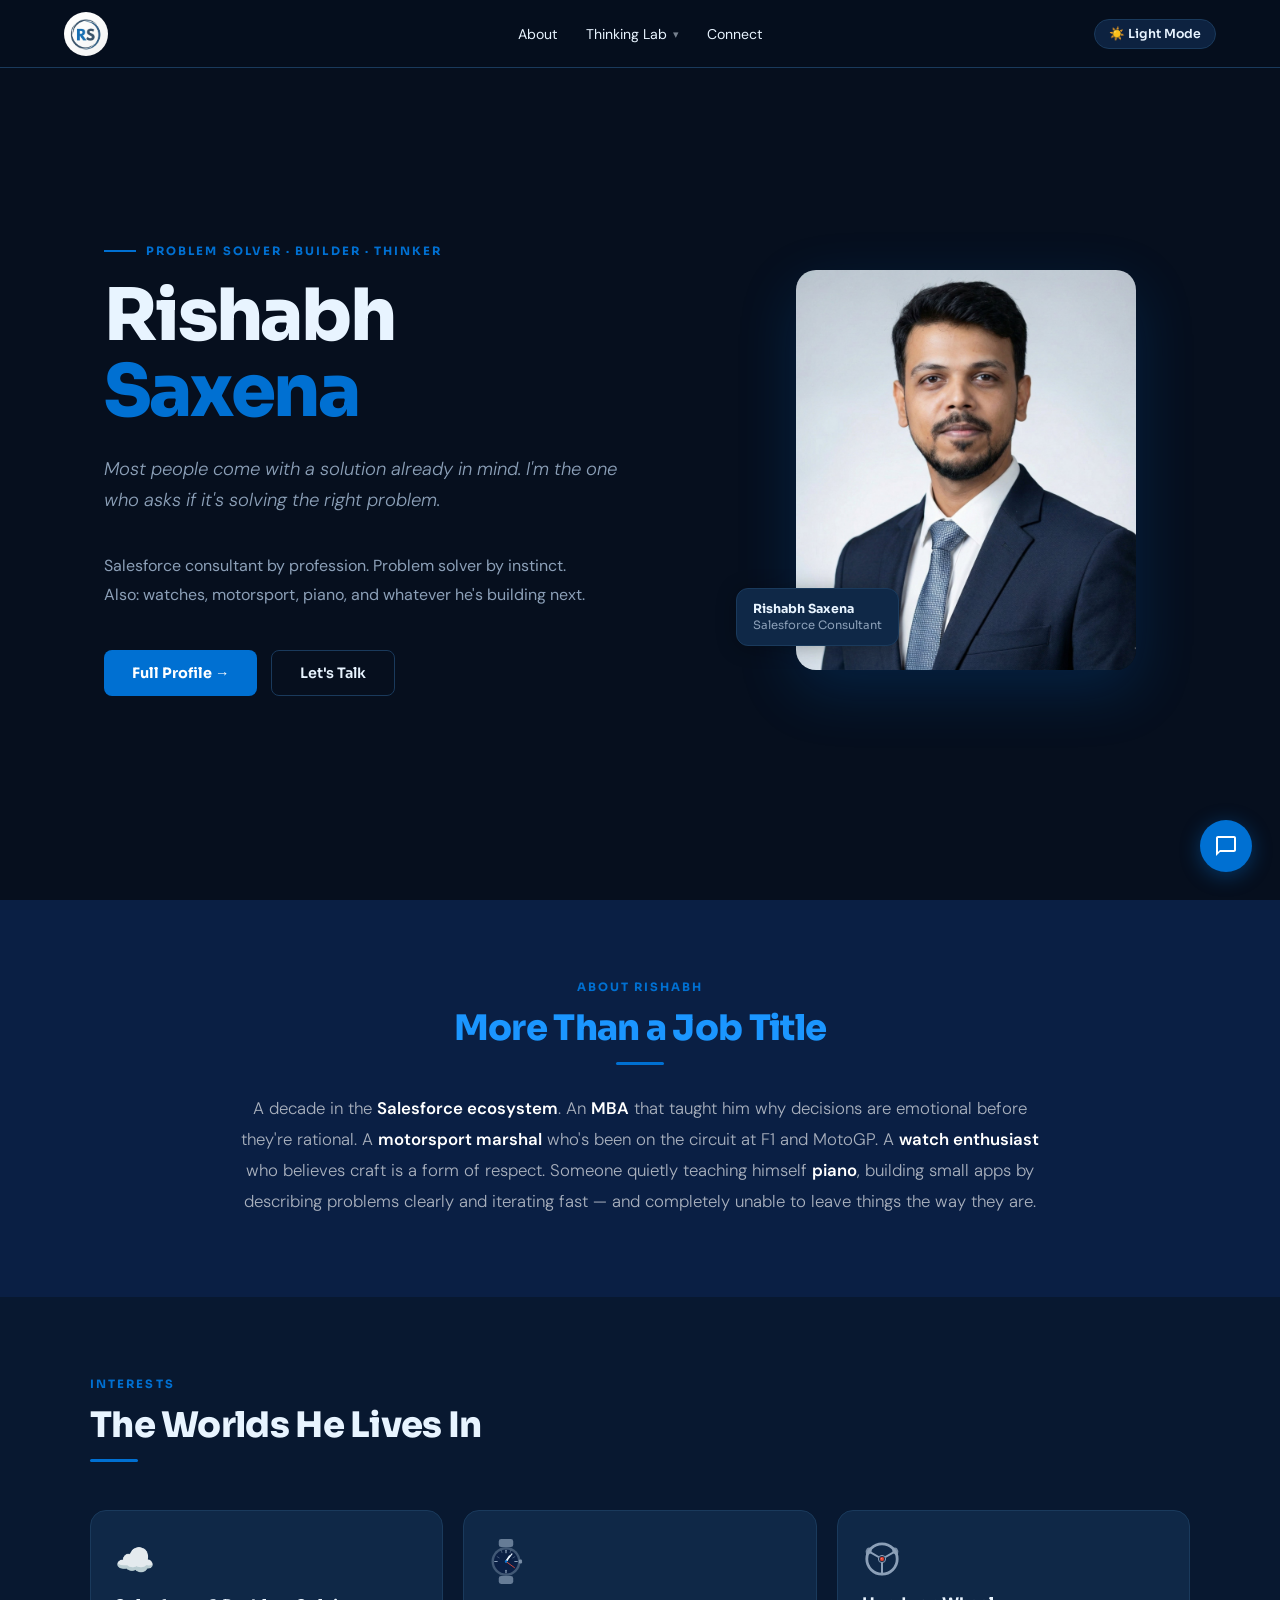
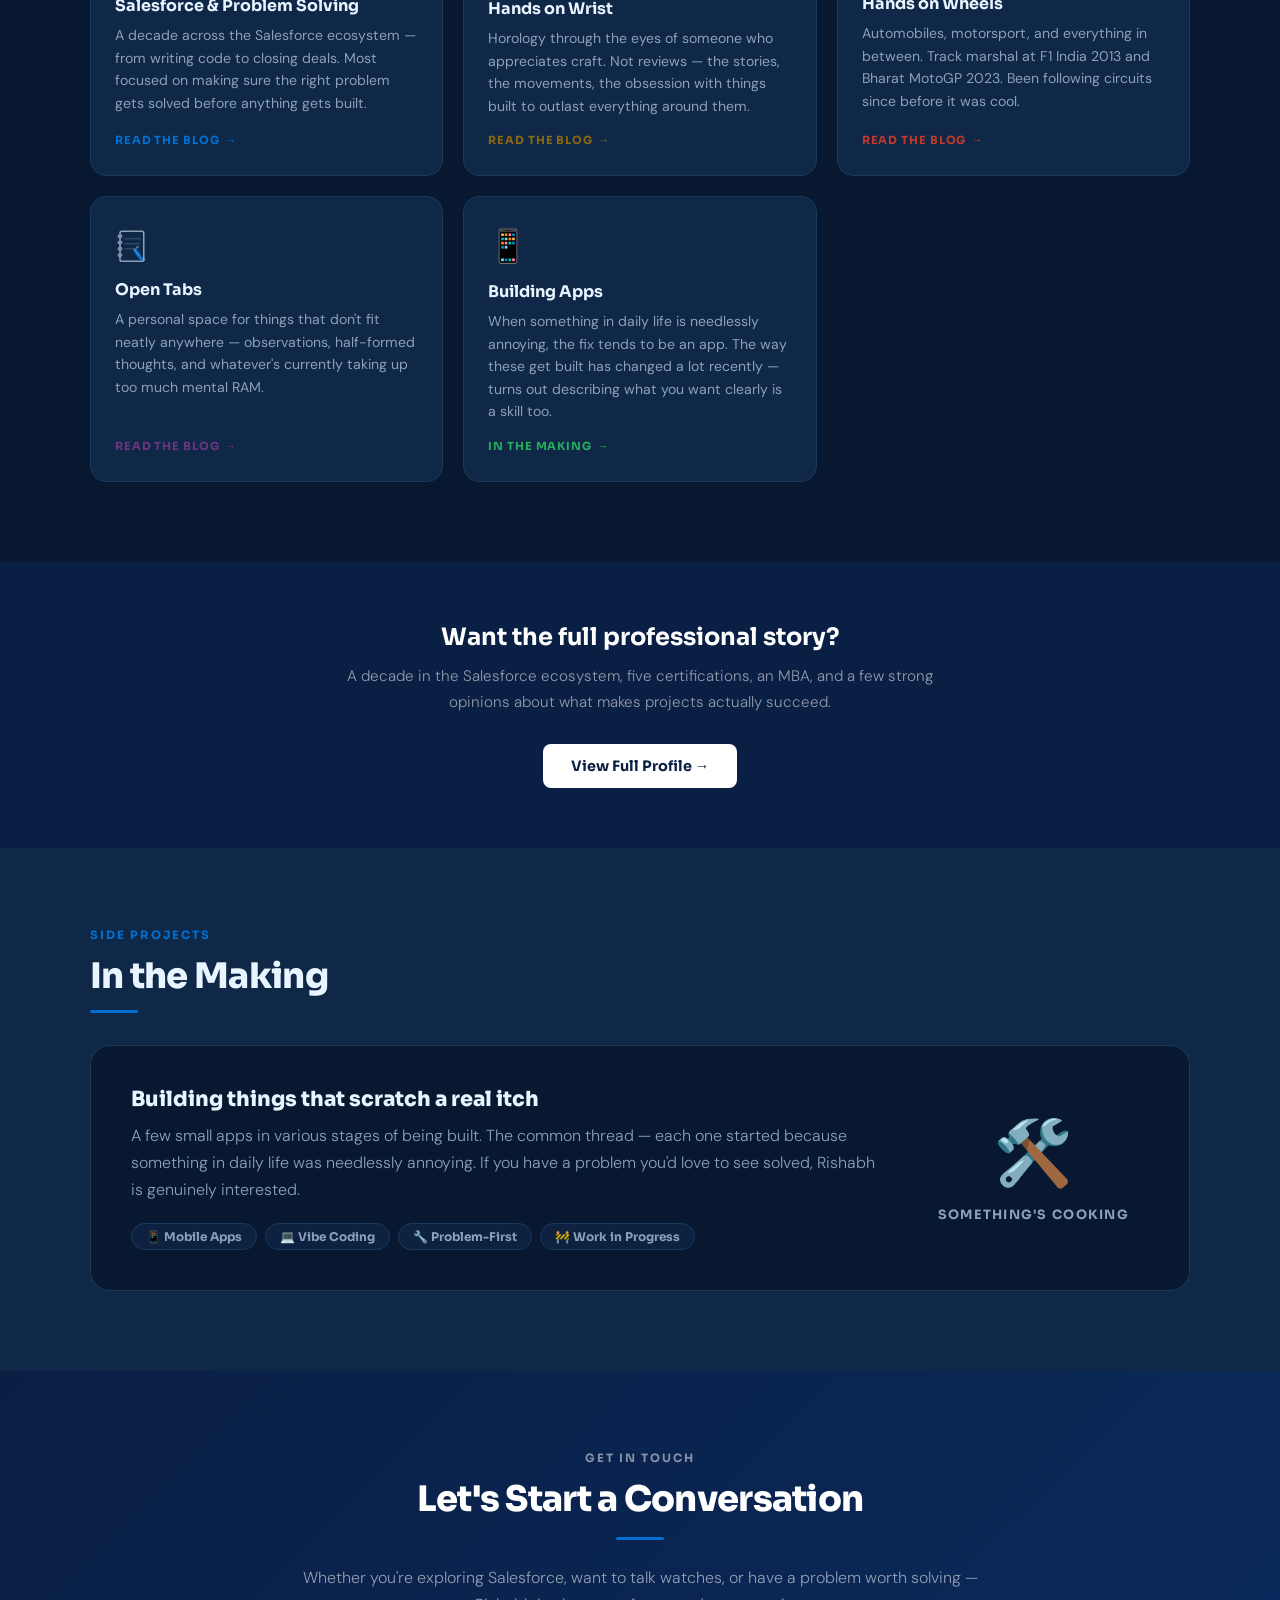
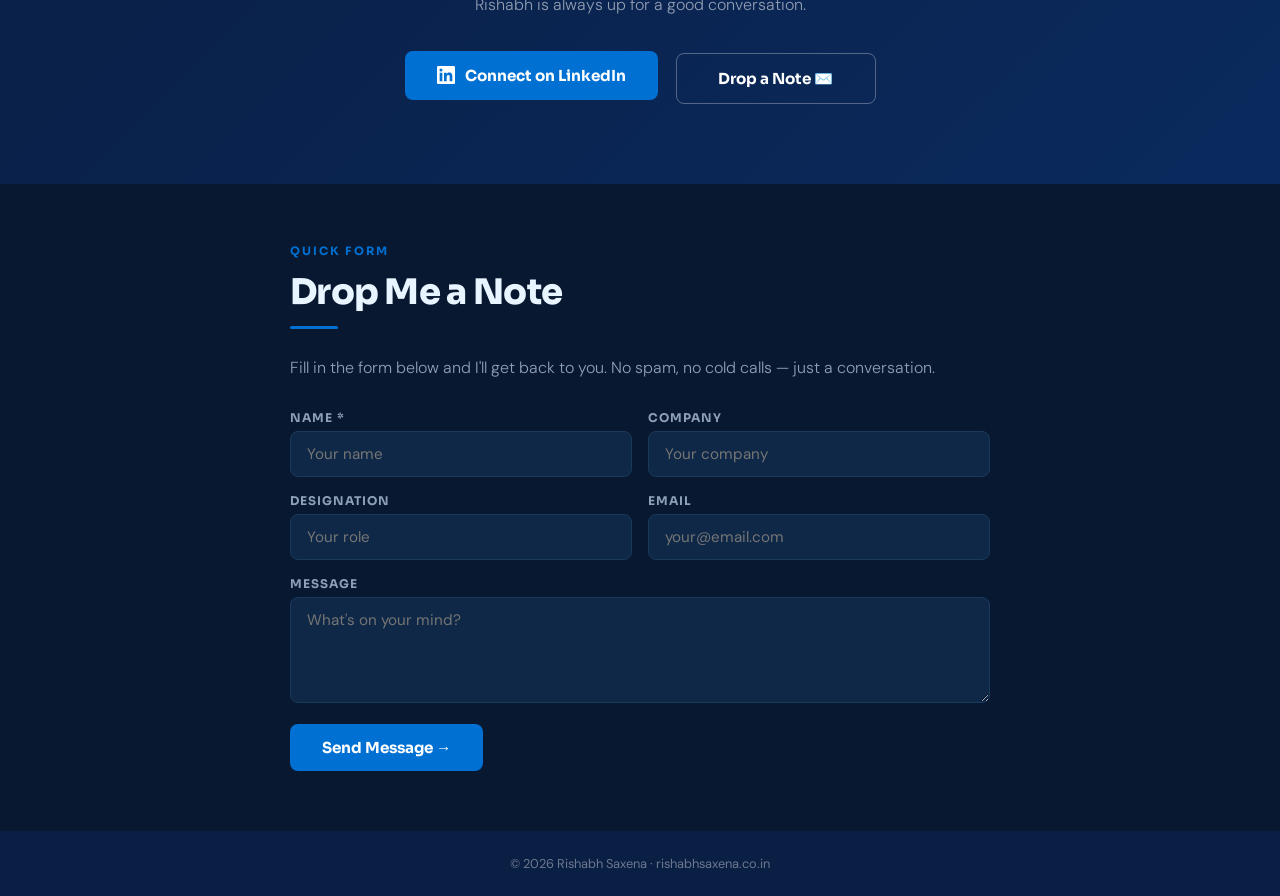
==== index.html @ b7e7fb48 "Add files via upload" ====
<!DOCTYPE html>
<html lang="en" data-theme="dark">
<head>
<meta charset="UTF-8">
<meta name="viewport" content="width=device-width, initial-scale=1.0">
  <link rel="stylesheet" href="/styles.css">
<title>Rishabh Saxena</title>
<meta name="description" content="Problem solver. Salesforce Consultant, problem solver, watch enthusiast, motorsport marshal.">
<meta name="keywords" content="Rishabh Saxena, Salesforce, Problem Solver, Consultant, Watches, Motorsport, Piano, Vibe Coding">
<meta property="og:title" content="Rishabh Saxena">
<meta property="og:description" content="Most people come with a solution already in mind. I'm the one who asks if it's solving the right problem.">
<meta property="og:image" content="https://rishabhsaxena.co.in/photo.png">
<meta property="og:url" content="https://rishabhsaxena.co.in">
<meta name="twitter:card" content="summary_large_image">
<link rel="preconnect" href="https://fonts.googleapis.com">
<link href="https://fonts.googleapis.com/css2?family=Sora:wght@300;400;600;700;800&family=DM+Sans:ital,wght@0,300;0,400;0,500;1,300&display=swap" rel="stylesheet">
<link rel="icon" href="/logo.png" type="image/png">
<script type="application/ld+json">
{
  "@context": "https://schema.org",
  "@type": "Person",
  "name": "Rishabh Saxena",
  "url": "https://rishabhsaxena.co.in",
  "image": "https://rishabhsaxena.co.in/photo.png",
  "jobTitle": "Salesforce Consultant",
  "worksFor": { "@type": "Organization", "name": "Salesforce" },
  "sameAs": ["https://linkedin.com/in/rishabh0201"]
}
</script>
<style>
html { scroll-behavior: smooth; }

/* ── HERO ── */
.hero {
  min-height: 100vh;
  display: flex; align-items: center;
  padding: 100px 5% 60px;
  max-width: 1200px;
  margin: 0 auto;
}
.hero-inner {
  display: grid;
  grid-template-columns: 1fr 420px;
  gap: 80px;
  align-items: center;
  width: 100%;
}
.hero-label {
  font-family: 'Sora', sans-serif;
  font-size: 0.72rem; font-weight: 700;
  letter-spacing: 0.18em; text-transform: uppercase;
  color: var(--sf-blue); margin-bottom: 20px;
  display: flex; align-items: center; gap: 10px;
}
.hero-label::before {
  content: ''; display: block;
  width: 32px; height: 2px; background: var(--sf-blue);
}
.hero h1 {
  font-family: 'Sora', sans-serif;
  font-size: clamp(3rem, 6vw, 4.5rem);
  font-weight: 800; letter-spacing: -0.03em;
  line-height: 1.05; margin-bottom: 24px;
}
.hero h1 span { color: var(--sf-blue); }
.hero-tagline {
  font-size: 1.15rem; font-weight: 300;
  color: var(--sf-subtext); line-height: 1.7;
  max-width: 520px; margin-bottom: 36px;
  font-style: italic;
}
.hero-intro {
  font-size: 1rem; font-weight: 400;
  color: var(--sf-subtext); line-height: 1.8;
  max-width: 520px; margin-bottom: 40px;
}
.hero-intro strong { color: var(--sf-text); font-weight: 500; }
.hero-actions { display: flex; gap: 14px; flex-wrap: wrap; }
.btn-primary {
  background: var(--sf-blue); color: white;
  padding: 13px 28px; border-radius: 8px;
  text-decoration: none; font-family: 'Sora', sans-serif;
  font-weight: 700; font-size: 0.9rem;
  transition: all 0.2s; display: inline-flex; align-items: center; gap: 8px;
}
.btn-primary:hover { background: var(--sf-electric); transform: translateY(-1px); }
.btn-outline {
  background: transparent; color: var(--sf-text);
  padding: 13px 28px; border-radius: 8px;
  text-decoration: none; font-family: 'Sora', sans-serif;
  font-weight: 600; font-size: 0.9rem;
  border: 1.5px solid var(--sf-border);
  transition: all 0.2s; display: inline-flex; align-items: center; gap: 8px;
}
.btn-outline:hover { border-color: var(--sf-blue); color: var(--sf-blue); }
.hero-photo {
  position: relative;
  display: flex; justify-content: center;
}
.hero-photo img {
  width: 340px; height: 400px;
  object-fit: cover; object-position: top;
  border-radius: 20px;
  box-shadow: 0 20px 60px rgba(0,112,210,0.2);
}
.hero-photo-badge {
  position: absolute; bottom: 24px; left: -20px;
  background: var(--sf-card); border: 1px solid var(--sf-border);
  border-radius: 12px; padding: 12px 16px;
  box-shadow: var(--shadow-card);
  font-family: 'Sora', sans-serif; font-size: 0.78rem;
}
.hero-photo-badge strong { display: block; font-weight: 700; color: var(--sf-text); }
.hero-photo-badge span { color: var(--sf-subtext); font-weight: 400; font-size: 0.72rem; }

/* ── WHO I AM ── */
.who-section {
  background: var(--sf-navy);
  padding: 80px 5%;
}
.who-inner {
  max-width: 800px; margin: 0 auto; text-align: center;
}
.who-section .section-title { color: var(--sf-electric); }
.who-section .section-divider { margin: 0 auto 28px; }
.section-label {
  font-family: 'Sora', sans-serif;
  font-size: 0.72rem; font-weight: 700;
  letter-spacing: 0.18em; text-transform: uppercase;
  color: var(--sf-blue); margin-bottom: 12px;
}
.section-title {
  font-family: 'Sora', sans-serif;
  font-size: clamp(1.6rem, 3vw, 2.2rem);
  font-weight: 800; letter-spacing: -0.02em;
  margin-bottom: 12px;
}
.section-divider {
  width: 48px; height: 3px;
  background: var(--sf-blue); border-radius: 2px;
  margin: 0 auto 28px;
}
.who-text {
  font-size: 1.05rem; line-height: 1.85;
  color: rgba(255,255,255,0.65); font-weight: 300;
}
.who-text strong { color: #ffffff; font-weight: 600; }

/* ── INTERESTS GRID ── */
.interests-section {
  padding: 80px 5%;
  background: var(--sf-light-bg);
}
.interests-inner { max-width: 1100px; margin: 0 auto; }
.interests-header { margin-bottom: 48px; }
.interests-section .section-label { color: var(--sf-blue); }
.interests-section .section-title { color: var(--sf-text); }
.interests-section .section-divider { margin-bottom: 32px; }
.interests-grid {
  display: grid;
  grid-template-columns: repeat(auto-fit, minmax(280px, 1fr));
  gap: 20px;
}
.interest-card {
  background: var(--sf-card);
  border: 1px solid var(--sf-border);
  border-radius: 16px;
  padding: 28px 24px;
  text-decoration: none;
  color: var(--sf-text);
  transition: all 0.25s;
  display: flex; flex-direction: column;
  position: relative; overflow: hidden;
}
.interest-card::before {
  content: '';
  position: absolute; top: 0; left: 0; right: 0; height: 3px;
  background: var(--card-accent, var(--sf-blue));
  transform: scaleX(0); transform-origin: left;
  transition: transform 0.3s;
}
.interest-card:hover {
  border-color: var(--card-accent, var(--sf-blue));
  transform: translateY(-3px);
  box-shadow: 0 8px 30px rgba(0,0,0,0.1);
}
.interest-card:hover::before { transform: scaleX(1); }
.interest-icon {
  font-size: 2rem; margin-bottom: 14px; display: block;
}
.interest-title {
  font-family: 'Sora', sans-serif;
  font-size: 1rem; font-weight: 700;
  margin-bottom: 8px;
}
.interest-desc {
  font-size: 0.88rem; color: var(--sf-subtext);
  line-height: 1.6; flex: 1;
}
.interest-tag {
  margin-top: 16px; align-self: flex-start;
  font-family: 'Sora', sans-serif;
  font-size: 0.7rem; font-weight: 700;
  letter-spacing: 0.08em; text-transform: uppercase;
  color: var(--card-accent, var(--sf-blue));
  display: flex; align-items: center; gap: 5px;
}
.interest-tag::after { content: '→'; }

/* ── ABOUT CTA ── */
.about-cta {
  padding: 60px 5%;
  background: var(--sf-navy);
  text-align: center;
}
.about-cta .section-label { color: var(--sf-electric); }
.about-cta .section-title { color: #ffffff; }
.about-cta p { color: rgba(255,255,255,0.65); }
.about-cta-inner { max-width: 600px; margin: 0 auto; }
.about-cta h2 {
  font-family: 'Sora', sans-serif;
  font-size: 1.5rem; font-weight: 700;
  color: white; margin-bottom: 12px;
}
.about-cta p {
  color: rgba(255,255,255,0.55);
  font-size: 0.95rem; font-weight: 300; margin-bottom: 28px;
  line-height: 1.7;
}
.about-cta a {
  background: white; color: var(--sf-navy);
  padding: 13px 28px; border-radius: 8px;
  text-decoration: none; font-family: 'Sora', sans-serif;
  font-weight: 700; font-size: 0.9rem;
  display: inline-flex; align-items: center; gap: 8px;
  transition: all 0.2s;
}
.about-cta a:hover { background: var(--sf-electric); color: white; }

/* ── THINKING LAB PREVIEW ── */
.lab-section { padding: 80px 5%; background: var(--sf-light-bg); }
.lab-inner { max-width: 1100px; margin: 0 auto; }
.lab-grid {
  display: grid;
  grid-template-columns: repeat(4, 1fr);
  gap: 20px; margin-top: 40px;
}
.lab-card {
  background: var(--sf-card);
  border: 1px solid var(--sf-border);
  border-radius: 16px; padding: 24px;
  text-decoration: none; color: var(--sf-text);
  transition: all 0.25s; display: flex; flex-direction: column;
}
.lab-card:hover {
  transform: translateY(-3px);
  box-shadow: 0 8px 30px rgba(0,0,0,0.1);
  border-color: var(--sf-blue);
}
.lab-card-icon { font-size: 1.8rem; margin-bottom: 14px; display: block; }
.lab-card-title {
  font-family: 'Sora', sans-serif;
  font-size: 0.95rem; font-weight: 700; margin-bottom: 6px;
}
.lab-card-desc {
  font-size: 0.83rem; color: var(--sf-subtext);
  line-height: 1.6; flex: 1;
}
.lab-card-link {
  margin-top: 14px;
  font-family: 'Sora', sans-serif;
  font-size: 0.75rem; font-weight: 700;
  letter-spacing: 0.06em; text-transform: uppercase;
  color: var(--sf-blue);
}

/* ── CONNECT ── */
.connect-bg {
  background: linear-gradient(135deg, var(--sf-navy) 0%, #0a2a5e 100%);
  padding: 80px 5%;
}
.connect-inner { max-width: 700px; margin: 0 auto; text-align: center; }
.connect-inner .section-label { color: rgba(255,255,255,0.5); }
.connect-inner .section-title { color: white; }
.connect-inner .section-divider { margin: 16px auto 24px; }
.connect-inner p { color: rgba(255,255,255,0.55); font-size: 1rem; font-weight: 300; margin-bottom: 32px; line-height: 1.7; }
.connect-btn {
  display: inline-flex; align-items: center; gap: 10px;
  padding: 15px 32px; border-radius: 8px;
  font-family: 'Sora', sans-serif; font-weight: 700; font-size: 0.95rem;
  text-decoration: none; transition: all 0.2s; min-width: 200px; justify-content: center;
}
.connect-btn.primary { background: var(--sf-blue); color: white; margin-right: 14px; }
.connect-btn.primary:hover { background: var(--sf-electric); transform: translateY(-2px); }
.connect-btn.outline { background: transparent; color: white; border: 1.5px solid rgba(255,255,255,0.3); }
.connect-btn.outline:hover { border-color: white; background: rgba(255,255,255,0.05); }

/* ── CONTACT FORM ── */
.contact-form-section {
  background: var(--sf-light-bg); padding: 60px 5%;
}
.contact-form-inner { max-width: 700px; margin: 0 auto; }

/* ── FOOTER ── */
footer {
  background: var(--sf-navy); color: rgba(255,255,255,0.4);
  text-align: center; padding: 24px 5%;
  font-size: 0.8rem;
}

/* ── MODAL ── */
.modal-overlay {
  display: none; position: fixed; inset: 0;
  background: rgba(0,0,0,0.6); z-index: 2000;
  align-items: center; justify-content: center;
}
.modal-overlay.open { display: flex; }
.modal-box {
  background: var(--sf-card); border-radius: 20px;
  padding: 40px; max-width: 480px; width: 90%;
  text-align: center; position: relative;
  box-shadow: 0 20px 60px rgba(0,0,0,0.3);
}
.modal-close {
  position: absolute; top: 16px; right: 20px;
  background: none; border: none; font-size: 1.4rem;
  color: var(--sf-subtext); cursor: pointer;
}

/* ── FADE IN ── */
.fade-in { animation: fadein 0.6s ease both; }
.fade-in-2 { animation: fadein 0.6s 0.15s ease both; }
@keyframes fadein { from { opacity: 0; transform: translateY(16px); } to { opacity: 1; transform: translateY(0); } }

/* ── WATCH CSS ── */
.watchit-icon { filter: drop-shadow(0 2px 6px rgba(0,112,210,0.2)); }

@media (max-width: 768px) {
}
[data-theme="dark"] .nav-center.open { background: #132d56 !important; }
/* ── END NAV ── */
</style>

<style>
/* Bot Widget */
.ve-bubble {
  position: fixed;
  bottom: 28px; right: 28px;
  width: 52px; height: 52px;
  background: var(--sf-blue);
  border-radius: 50%;
  cursor: pointer;
  display: flex; align-items: center; justify-content: center;
  box-shadow: 0 4px 20px rgba(0,112,210,0.4);
  z-index: 9999;
  transition: transform 0.2s, box-shadow 0.2s;
}
.ve-bubble:hover { transform: scale(1.08); box-shadow: 0 6px 28px rgba(0,112,210,0.5); }
.ve-bubble svg { width: 24px; height: 24px; fill: white; }
.ve-bubble .ve-close { display: none; font-size: 1.4rem; color: white; line-height: 1; }
.ve-bubble.open .ve-icon { display: none; }
.ve-bubble.open .ve-close { display: block; }

.ve-window {
  position: fixed;
  bottom: 92px; right: 28px;
  width: 360px;
  max-height: 520px;
  background: var(--sf-card);
  border: 1px solid var(--sf-border);
  border-radius: 20px;
  box-shadow: 0 8px 40px rgba(0,0,0,0.2);
  display: none;
  flex-direction: column;
  overflow: hidden;
  z-index: 9998;
  font-family: 'DM Sans', sans-serif;
}
.ve-window.open { display: flex; }

.ve-header {
  background: linear-gradient(135deg, var(--sf-navy), #0a2a5e);
  padding: 16px 18px;
  display: flex; align-items: center; gap: 12px;
}
.ve-avatar {
  width: 38px; height: 38px;
  background: var(--sf-blue);
  border-radius: 50%;
  display: flex; align-items: center; justify-content: center;
  font-family: 'Sora', sans-serif;
  font-weight: 800; font-size: 0.85rem;
  color: white; flex-shrink: 0;
}
.ve-header-info { flex: 1; }
.ve-header-name {
  font-family: 'Sora', sans-serif;
  font-size: 0.88rem; font-weight: 700;
  color: white; margin-bottom: 2px;
}
.ve-header-status {
  font-size: 0.72rem; color: rgba(255,255,255,0.5);
  display: flex; align-items: center; gap: 5px;
}
.ve-status-dot {
  width: 6px; height: 6px;
  background: #4CAF50; border-radius: 50%;
}

.ve-messages {
  flex: 1; overflow-y: auto;
  padding: 16px;
  display: flex; flex-direction: column; gap: 10px;
  scroll-behavior: smooth;
}
.ve-messages::-webkit-scrollbar { width: 4px; }
.ve-messages::-webkit-scrollbar-track { background: transparent; }
.ve-messages::-webkit-scrollbar-thumb { background: var(--sf-border); border-radius: 4px; }

.ve-msg {
  max-width: 82%;
  padding: 10px 14px;
  border-radius: 14px;
  font-size: 0.88rem;
  line-height: 1.55;
  animation: ve-fadein 0.2s ease;
}
@keyframes ve-fadein { from { opacity: 0; transform: translateY(6px); } to { opacity: 1; transform: translateY(0); } }

.ve-msg.bot {
  background: var(--sf-tag-bg);
  color: var(--sf-text);
  border-bottom-left-radius: 4px;
  align-self: flex-start;
}
.ve-msg.user {
  background: var(--sf-blue);
  color: white;
  border-bottom-right-radius: 4px;
  align-self: flex-end;
}
.ve-typing {
  display: flex; align-items: center; gap: 4px;
  padding: 12px 14px;
  background: var(--sf-tag-bg);
  border-radius: 14px; border-bottom-left-radius: 4px;
  align-self: flex-start;
  animation: ve-fadein 0.2s ease;
}
.ve-typing span {
  width: 6px; height: 6px;
  background: var(--sf-subtext);
  border-radius: 50%;
  animation: ve-bounce 1.2s infinite;
}
.ve-typing span:nth-child(2) { animation-delay: 0.2s; }
.ve-typing span:nth-child(3) { animation-delay: 0.4s; }
@keyframes ve-bounce {
  0%, 60%, 100% { transform: translateY(0); }
  30% { transform: translateY(-5px); }
}

.ve-input-area {
  padding: 12px 14px;
  border-top: 1px solid var(--sf-border);
  display: flex; gap: 8px; align-items: center;
  background: var(--sf-card);
}
.ve-input {
  flex: 1;
  background: var(--sf-tag-bg);
  border: 1.5px solid var(--sf-border);
  border-radius: 10px;
  padding: 9px 13px;
  color: var(--sf-text);
  font-family: 'DM Sans', sans-serif;
  font-size: 0.88rem;
  outline: none;
  transition: border 0.2s;
  resize: none;
}
.ve-input:focus { border-color: var(--sf-blue); }
.ve-send {
  width: 36px; height: 36px;
  background: var(--sf-blue);
  border: none; border-radius: 10px;
  cursor: pointer;
  display: flex; align-items: center; justify-content: center;
  transition: background 0.2s, transform 0.1s;
  flex-shrink: 0;
}
.ve-send:hover { background: var(--sf-electric); transform: scale(1.05); }
.ve-send svg { width: 16px; height: 16px; fill: white; }



@media (max-width: 480px) {
  .ve-window { width: calc(100vw - 32px); right: 16px; bottom: 80px; }
  .ve-bubble { bottom: 16px; right: 16px; }
}

.ve-footer {
  padding: 6px 14px 10px;
  text-align: center;
  font-size: 0.68rem;
  color: var(--sf-subtext);
  opacity: 0.6;
}
</style>
  <!-- Google Analytics -->
  <script async src="https://www.googletagmanager.com/gtag/js?id=G-WGYJHP2512"></script>
  <script>
    window.dataLayer = window.dataLayer || [];
    function gtag(){dataLayer.push(arguments);}
    gtag('js', new Date());
    gtag('config', 'G-WGYJHP2512');
  </script>
</head>
<body>

<!-- NAV -->
<nav>
  <div class="nav-logo"><a href="/"><img src="/logo.png" alt="RS Logo" width="44" height="44"></a></div>
  <div class="nav-center" id="navCenter">
    <a href="/about.html">About</a>
    <div class="nav-item" id="navThinkingLab">
      <a class="has-dropdown" onclick="toggleMobileDropdown(this)">Thinking Lab</a>
      <div class="dropdown" id="thinkingLabDropdown">
        <div style="font-size:0.68rem;font-family:'Sora',sans-serif;font-weight:700;letter-spacing:0.15em;text-transform:uppercase;color:var(--sf-blue);padding:8px 20px 4px;cursor:default;">Blog</div>
        <a href="/salesforce.html">☁️&nbsp; Salesforce</a>
        <a href="/hands-on-wrist.html"><svg id="watch-navindex" viewBox="0 0 44 56" width="18" height="22" xmlns="http://www.w3.org/2000/svg" style="display:inline-block;vertical-align:middle;margin-right:8px;flex-shrink:0;"><rect x="14" y="1" width="16" height="9" rx="3" fill="var(--sf-subtext)" opacity="0.6"/><rect x="14" y="46" width="16" height="9" rx="3" fill="var(--sf-subtext)" opacity="0.6"/><circle cx="22" cy="28" r="17" fill="var(--sf-subtext)" opacity="0.25"/><circle cx="22" cy="28" r="14" fill="var(--watch-dial,#ffffff)"/><g id="watch-navindex-hour"><line x1="22" y1="28" x2="22" y2="22" stroke="var(--sf-text,#0A1F44)" stroke-width="2.5" stroke-linecap="round"/></g><g id="watch-navindex-min"><line x1="22" y1="28" x2="22" y2="17" stroke="var(--sf-text,#0A1F44)" stroke-width="1.5" stroke-linecap="round"/></g><circle cx="22" cy="28" r="1.8" fill="var(--sf-blue,#1B96FF)"/></svg> Hands on Wrist</a>
        <a href="/hands-on-wheels.html"><svg viewBox="10 10 80 80" width="18" height="18" xmlns="http://www.w3.org/2000/svg" style="display:inline-block;vertical-align:middle;margin-right:8px;flex-shrink:0;"><circle cx="50" cy="50" r="38" fill="none" stroke="var(--sf-subtext)" stroke-width="7"/><line x1="50" y1="50" x2="17" y2="31" stroke="var(--sf-subtext)" stroke-width="5" stroke-linecap="round"/><line x1="50" y1="50" x2="83" y2="31" stroke="var(--sf-subtext)" stroke-width="5" stroke-linecap="round"/><line x1="50" y1="50" x2="50" y2="88" stroke="var(--sf-subtext)" stroke-width="5" stroke-linecap="round"/><circle cx="50" cy="50" r="9" fill="var(--sf-card,#fff)" stroke="var(--sf-subtext)" stroke-width="2.5"/><circle cx="50" cy="50" r="5.5" fill="#C0392B"/><circle cx="50" cy="50" r="3.5" fill="#E74C3C"/><path d="M10 38 Q7 30 12 24 Q17 19 23 23 Q26 26 24 32 Q22 37 17 39 Q13 40 10 38Z" fill="var(--sf-subtext)" opacity="0.85"/><path d="M90 38 Q93 30 88 24 Q83 19 77 23 Q74 26 76 32 Q78 37 83 39 Q87 40 90 38Z" fill="var(--sf-subtext)" opacity="0.85"/></svg> Hands on Wheels</a>
        <a href="/open-tabs.html"><svg viewBox="7 9 47 54" width="18" height="18" xmlns="http://www.w3.org/2000/svg" style="display:inline-block;vertical-align:middle;margin-right:8px;flex-shrink:0;"><rect x="8" y="10" width="38" height="48" rx="3" fill="var(--sf-tag-bg,#E8EEF4)" stroke="var(--sf-subtext)" stroke-width="2.5"/><rect x="5" y="16" width="6" height="4" rx="2" fill="none" stroke="var(--sf-subtext)" stroke-width="1.8"/><rect x="5" y="26" width="6" height="4" rx="2" fill="none" stroke="var(--sf-subtext)" stroke-width="1.8"/><rect x="5" y="36" width="6" height="4" rx="2" fill="none" stroke="var(--sf-subtext)" stroke-width="1.8"/><line x1="16" y1="22" x2="40" y2="22" stroke="var(--sf-subtext)" stroke-width="1.2" stroke-linecap="round" opacity="0.5"/><line x1="16" y1="30" x2="40" y2="30" stroke="var(--sf-subtext)" stroke-width="1.2" stroke-linecap="round" opacity="0.5"/><line x1="16" y1="38" x2="34" y2="38" stroke="var(--sf-subtext)" stroke-width="1.2" stroke-linecap="round" opacity="0.5"/><rect x="30" y="38" width="5" height="18" rx="2" fill="var(--sf-blue,#1B96FF)" transform="rotate(-35 32 46)"/><polygon points="0,0 4,0 2,5" fill="var(--sf-subtext)" transform="translate(37,51) rotate(-35)"/></svg> Open Tabs</a>
        <div style="height:1px;background:var(--sf-border);margin:6px 0;"></div>
        <div style="font-size:0.68rem;font-family:'Sora',sans-serif;font-weight:700;letter-spacing:0.15em;text-transform:uppercase;color:var(--sf-blue);padding:8px 20px 4px;cursor:default;">Projects</div>
        <a href="/in-the-making.html">🛠️&nbsp; In the Making</a>
      </div>
    </div>
    <a href="#connect">Connect</a>
  </div>
  <div class="nav-right">
    <button class="theme-toggle" onclick="toggleTheme()" id="themeBtn">🌙 Dark Mode</button>
    <button class="hamburger" onclick="toggleMenu()" aria-label="Menu">
      <span></span><span></span><span></span>
    </button>
  </div>
</nav>

<!-- MOBILE MENU -->
<div id="mobileMenuOverlay" style="display:none;position:fixed;top:68px;left:0;right:0;bottom:0;z-index:9998;background:var(--sf-card);border-top:1px solid var(--sf-border);overflow-y:auto;flex-direction:column;">
  <a href="/" style="display:block;padding:16px 24px;border-bottom:1px solid var(--sf-border);color:var(--sf-blue);font-weight:700;text-decoration:none;font-size:1rem;">Home</a>
  <a href="/about.html" style="display:block;padding:16px 24px;border-bottom:1px solid var(--sf-border);color:var(--sf-text);text-decoration:none;font-size:1rem;">About</a>
  <button onclick="toggleLabMenu()" style="width:100%;padding:16px 24px;border:none;border-bottom:1px solid var(--sf-border);background:none;color:var(--sf-text);font-size:1rem;text-align:left;cursor:pointer;display:flex;justify-content:space-between;align-items:center;font-family:inherit;">Thinking Lab <span>&#9662;</span></button>
  <div id="mobileLabMenu" style="display:none;background:var(--sf-light-bg);">
    <div style="font-size:0.68rem;font-family:'Sora',sans-serif;font-weight:700;letter-spacing:0.15em;text-transform:uppercase;color:var(--sf-blue);padding:10px 24px 4px 40px;">Blog</div>
    <a href="/salesforce.html" style="display:block;padding:12px 24px 12px 40px;border-bottom:1px solid var(--sf-border);color:var(--sf-text);text-decoration:none;font-size:0.9rem;">&#9729;&#65039;&nbsp; Salesforce</a>
    <a href="/hands-on-wrist.html" style="display:block;padding:12px 24px 12px 40px;border-bottom:1px solid var(--sf-border);color:var(--sf-text);text-decoration:none;font-size:0.9rem;"><svg id="watch-navindex-mob" viewBox="0 0 44 56" width="18" height="22" xmlns="http://www.w3.org/2000/svg" style="display:inline-block;vertical-align:middle;margin-right:8px;flex-shrink:0;"><rect x="14" y="1" width="16" height="9" rx="3" fill="var(--sf-subtext)" opacity="0.6"/><rect x="14" y="46" width="16" height="9" rx="3" fill="var(--sf-subtext)" opacity="0.6"/><circle cx="22" cy="28" r="17" fill="var(--sf-subtext)" opacity="0.25"/><circle cx="22" cy="28" r="14" fill="var(--watch-dial,#ffffff)"/><g id="watch-navindex-mob-hour"><line x1="22" y1="28" x2="22" y2="22" stroke="var(--sf-text,#0A1F44)" stroke-width="2.5" stroke-linecap="round"/></g><g id="watch-navindex-mob-min"><line x1="22" y1="28" x2="22" y2="17" stroke="var(--sf-text,#0A1F44)" stroke-width="1.5" stroke-linecap="round"/></g><circle cx="22" cy="28" r="1.8" fill="var(--sf-blue,#1B96FF)"/></svg> Hands on Wrist</a>
    <a href="/hands-on-wheels.html" style="display:block;padding:12px 24px 12px 40px;border-bottom:1px solid var(--sf-border);color:var(--sf-text);text-decoration:none;font-size:0.9rem;"><svg viewBox="10 10 80 80" width="18" height="18" xmlns="http://www.w3.org/2000/svg" style="display:inline-block;vertical-align:middle;margin-right:8px;flex-shrink:0;"><circle cx="50" cy="50" r="38" fill="none" stroke="var(--sf-subtext)" stroke-width="7"/><line x1="50" y1="50" x2="17" y2="31" stroke="var(--sf-subtext)" stroke-width="5" stroke-linecap="round"/><line x1="50" y1="50" x2="83" y2="31" stroke="var(--sf-subtext)" stroke-width="5" stroke-linecap="round"/><line x1="50" y1="50" x2="50" y2="88" stroke="var(--sf-subtext)" stroke-width="5" stroke-linecap="round"/><circle cx="50" cy="50" r="9" fill="var(--sf-card,#fff)" stroke="var(--sf-subtext)" stroke-width="2.5"/><circle cx="50" cy="50" r="5.5" fill="#C0392B"/><circle cx="50" cy="50" r="3.5" fill="#E74C3C"/><path d="M10 38 Q7 30 12 24 Q17 19 23 23 Q26 26 24 32 Q22 37 17 39 Q13 40 10 38Z" fill="var(--sf-subtext)" opacity="0.85"/><path d="M90 38 Q93 30 88 24 Q83 19 77 23 Q74 26 76 32 Q78 37 83 39 Q87 40 90 38Z" fill="var(--sf-subtext)" opacity="0.85"/></svg> Hands on Wheels</a>
    <a href="/open-tabs.html" style="display:block;padding:12px 24px 12px 40px;border-bottom:1px solid var(--sf-border);color:var(--sf-text);text-decoration:none;font-size:0.9rem;"><svg viewBox="7 9 47 54" width="18" height="18" xmlns="http://www.w3.org/2000/svg" style="display:inline-block;vertical-align:middle;margin-right:8px;flex-shrink:0;"><rect x="8" y="10" width="38" height="48" rx="3" fill="var(--sf-tag-bg,#E8EEF4)" stroke="var(--sf-subtext)" stroke-width="2.5"/><rect x="5" y="16" width="6" height="4" rx="2" fill="none" stroke="var(--sf-subtext)" stroke-width="1.8"/><rect x="5" y="26" width="6" height="4" rx="2" fill="none" stroke="var(--sf-subtext)" stroke-width="1.8"/><rect x="5" y="36" width="6" height="4" rx="2" fill="none" stroke="var(--sf-subtext)" stroke-width="1.8"/><line x1="16" y1="22" x2="40" y2="22" stroke="var(--sf-subtext)" stroke-width="1.2" stroke-linecap="round" opacity="0.5"/><line x1="16" y1="30" x2="40" y2="30" stroke="var(--sf-subtext)" stroke-width="1.2" stroke-linecap="round" opacity="0.5"/><line x1="16" y1="38" x2="34" y2="38" stroke="var(--sf-subtext)" stroke-width="1.2" stroke-linecap="round" opacity="0.5"/><rect x="30" y="38" width="5" height="18" rx="2" fill="var(--sf-blue,#1B96FF)" transform="rotate(-35 32 46)"/><polygon points="0,0 4,0 2,5" fill="var(--sf-subtext)" transform="translate(37,51) rotate(-35)"/></svg> Open Tabs</a>
    <div style="height:1px;background:var(--sf-border);margin:4px 0;"></div>
    <div style="font-size:0.68rem;font-family:'Sora',sans-serif;font-weight:700;letter-spacing:0.15em;text-transform:uppercase;color:var(--sf-blue);padding:10px 24px 4px 40px;">Projects</div>
    <a href="/in-the-making.html" style="display:block;padding:12px 24px 12px 40px;border-bottom:1px solid var(--sf-border);color:var(--sf-text);text-decoration:none;font-size:0.9rem;">&#128736;&#65039;&nbsp; In the Making</a>
  </div>
  <a href="#connect" onclick="toggleMenu()" style="display:block;padding:16px 24px;border-bottom:1px solid var(--sf-border);color:var(--sf-text);text-decoration:none;font-size:1rem;">Connect</a>
</div>



<!-- HERO -->
<section class="hero" id="home">
  <div class="hero-inner">
    <div class="fade-in">
      <div class="hero-label">Problem Solver · Builder · Thinker</div>
      <h1>Rishabh<br><span>Saxena</span></h1>
      <p class="hero-tagline">Most people come with a solution already in mind. I'm the one who asks if it's solving the right problem.</p>
      <p class="hero-intro">
        Salesforce consultant by profession. Problem solver by instinct.<br>
        Also: watches, motorsport, piano, and whatever he's building next.
      </p>
      <div class="hero-actions">
        <a href="/about.html" class="btn-primary">Full Profile →</a>
        <a href="#connect" class="btn-outline">Let's Talk</a>
      </div>
    </div>
    <div class="hero-photo fade-in-2">
      <img src="photo.png" alt="Rishabh Saxena">
      <div class="hero-photo-badge">
        <strong>Rishabh Saxena</strong>
        <span>Salesforce Consultant</span>
      </div>
    </div>
  </div>
</section>

<!-- WHO I AM -->
<section class="who-section">
  <div class="who-inner">
    <div class="section-label">About Rishabh</div>
    <h2 class="section-title">More Than a Job Title</h2>
    <div class="section-divider"></div>
    <p class="who-text">
      A decade in the <strong>Salesforce ecosystem</strong>. An <strong>MBA</strong> that taught him why decisions are emotional before they're rational. A <strong>motorsport marshal</strong> who's been on the circuit at F1 and MotoGP. A <strong>watch enthusiast</strong> who believes craft is a form of respect. Someone quietly teaching himself <strong>piano</strong>, building small apps by describing problems clearly and iterating fast — and completely unable to leave things the way they are.
    </p>
  </div>
</section>

<!-- INTERESTS -->
<section class="interests-section" id="interests">
  <div class="interests-inner">
    <div class="interests-header">
      <div class="section-label">Interests</div>
      <h2 class="section-title">The Worlds He Lives In</h2>
      <div class="section-divider" style="margin:0 0 0 0;"></div>
    </div>
    <div class="interests-grid">

      <a href="/salesforce.html" class="interest-card" style="--card-accent:#0070D2;">
        <span class="interest-icon">☁️</span>
        <div class="interest-title">Salesforce & Problem Solving</div>
        <p class="interest-desc">A decade across the Salesforce ecosystem — from writing code to closing deals. Most focused on making sure the right problem gets solved before anything gets built.</p>
        <div class="interest-tag">Read the blog</div>
      </a>

      <a href="/hands-on-wrist.html" class="interest-card" style="--card-accent:#8B6914;">
        <span class="interest-icon"><svg id="watch-index_lab" viewBox="0 0 44 56" width="36" height="45" xmlns="http://www.w3.org/2000/svg" style="display:block;">
  <rect x="13" y="0" width="18" height="10" rx="3" fill="var(--sf-subtext)" opacity="0.7"/>
  <rect x="13" y="46" width="18" height="10" rx="3" fill="var(--sf-subtext)" opacity="0.7"/>
  <circle cx="22" cy="28" r="18" fill="var(--sf-subtext)" opacity="0.4"/>
  <circle cx="22" cy="28" r="15" fill="var(--watch-dial,#E8EEF4)"/>
  <line x1="22" y1="14" x2="22" y2="17" stroke="var(--sf-subtext)" stroke-width="1.5" stroke-linecap="round"/>
  <line x1="22" y1="39" x2="22" y2="42" stroke="var(--sf-subtext)" stroke-width="1.5" stroke-linecap="round"/>
  <line x1="8"  y1="28" x2="11" y2="28" stroke="var(--sf-subtext)" stroke-width="1.5" stroke-linecap="round"/>
  <line x1="33" y1="28" x2="36" y2="28" stroke="var(--sf-subtext)" stroke-width="1.5" stroke-linecap="round"/>
  <line x1="28" y1="14" x2="27" y2="17" stroke="var(--sf-subtext)" stroke-width="1" stroke-linecap="round" opacity="0.5"/>
  <line x1="16" y1="14" x2="17" y2="17" stroke="var(--sf-subtext)" stroke-width="1" stroke-linecap="round" opacity="0.5"/>
  <line x1="33" y1="22" x2="30.5" y2="23.5" stroke="var(--sf-subtext)" stroke-width="1" stroke-linecap="round" opacity="0.5"/>
  <line x1="11" y1="22" x2="13.5" y2="23.5" stroke="var(--sf-subtext)" stroke-width="1" stroke-linecap="round" opacity="0.5"/>
  <g id="watch-index_lab-hour"><line x1="22" y1="28" x2="22" y2="20" stroke="var(--sf-text,#1A3A5C)" stroke-width="2" stroke-linecap="round"/></g>
  <g id="watch-index_lab-min"><line x1="22" y1="28" x2="22" y2="16" stroke="var(--sf-text,#1A3A5C)" stroke-width="1.5" stroke-linecap="round"/></g>
  <g id="watch-index_lab-sec"><line x1="22" y1="28" x2="22" y2="15" stroke="#E74C3C" stroke-width="1" stroke-linecap="round"/></g>
  <circle cx="22" cy="28" r="1.5" fill="var(--sf-blue,#1B96FF)"/>
  <rect x="38" y="25.5" width="4" height="5" rx="1.5" fill="var(--sf-subtext)" opacity="0.8"/>
</svg></span>
        <div class="interest-title">Hands on Wrist</div>
        <p class="interest-desc">Horology through the eyes of someone who appreciates craft. Not reviews — the stories, the movements, the obsession with things built to outlast everything around them.</p>
        <div class="interest-tag">Read the blog</div>
      </a>

      <a href="/hands-on-wheels.html" class="interest-card" style="--card-accent:#C0392B;">
        <span class="interest-icon"><svg xmlns="http://www.w3.org/2000/svg" viewBox="0 0 100 100" width="40" height="40" style="display:block;">
  <circle cx="50" cy="50" r="38" fill="none" stroke="var(--sf-subtext)" stroke-width="7" stroke-linecap="round"/>
  <line x1="50" y1="50" x2="17" y2="31" stroke="var(--sf-subtext)" stroke-width="5" stroke-linecap="round"/>
  <line x1="50" y1="50" x2="83" y2="31" stroke="var(--sf-subtext)" stroke-width="5" stroke-linecap="round"/>
  <line x1="50" y1="50" x2="50" y2="88" stroke="var(--sf-subtext)" stroke-width="5" stroke-linecap="round"/>
  <circle cx="50" cy="50" r="9" fill="var(--sf-card,#0F2847)" stroke="var(--sf-subtext)" stroke-width="2.5"/>
  <circle cx="50" cy="50" r="5.5" fill="#C0392B"/>
  <circle cx="50" cy="50" r="3.5" fill="#E74C3C"/>
  <circle cx="48.5" cy="48.5" r="1.2" fill="rgba(255,255,255,0.5)"/>
  <path d="M10 38 Q7 30 12 24 Q17 19 23 23 Q26 26 24 32 Q22 37 17 39 Q13 40 10 38Z" fill="var(--sf-subtext)" opacity="0.85"/>
  <path d="M90 38 Q93 30 88 24 Q83 19 77 23 Q74 26 76 32 Q78 37 83 39 Q87 40 90 38Z" fill="var(--sf-subtext)" opacity="0.85"/>
</svg></span>
        <div class="interest-title">Hands on Wheels</div>
        <p class="interest-desc">Automobiles, motorsport, and everything in between. Track marshal at F1 India 2013 and Bharat MotoGP 2023. Been following circuits since before it was cool.</p>
        <div class="interest-tag">Read the blog</div>
      </a>

      <a href="/open-tabs.html" class="interest-card" style="--card-accent:#6C3483;">
        <span class="interest-icon"><svg xmlns="http://www.w3.org/2000/svg" viewBox="0 0 64 64" width="40" height="40" style="display:block;">
  <rect x="8" y="10" width="38" height="48" rx="3" fill="var(--sf-card,#0F2847)" stroke="var(--sf-subtext)" stroke-width="2.5"/>
  <rect x="5" y="16" width="6" height="4" rx="2" fill="none" stroke="var(--sf-subtext)" stroke-width="1.8"/>
  <rect x="5" y="26" width="6" height="4" rx="2" fill="none" stroke="var(--sf-subtext)" stroke-width="1.8"/>
  <rect x="5" y="36" width="6" height="4" rx="2" fill="none" stroke="var(--sf-subtext)" stroke-width="1.8"/>
  <rect x="5" y="46" width="6" height="4" rx="2" fill="none" stroke="var(--sf-subtext)" stroke-width="1.8"/>
  <line x1="16" y1="22" x2="40" y2="22" stroke="var(--sf-subtext)" stroke-width="1.2" stroke-linecap="round" opacity="0.5"/>
  <line x1="16" y1="30" x2="40" y2="30" stroke="var(--sf-subtext)" stroke-width="1.2" stroke-linecap="round" opacity="0.5"/>
  <line x1="16" y1="38" x2="34" y2="38" stroke="var(--sf-subtext)" stroke-width="1.2" stroke-linecap="round" opacity="0.5"/>
  <rect x="34" y="36" width="6" height="22" rx="2" fill="var(--sf-blue,#1B96FF)" transform="rotate(-35 37 47)"/>
  <rect x="36" y="36" width="1.5" height="14" rx="0.5" fill="var(--sf-subtext)" opacity="0.7" transform="rotate(-35 37 47)"/>
  <polygon points="0,0 4,0 2,6" fill="var(--sf-subtext)" transform="translate(43,54) rotate(-35)"/>
  <rect x="33" y="34" width="6" height="3" rx="1.5" fill="var(--sf-subtext)" opacity="0.6" transform="rotate(-35 36 36)"/>
</svg></span>
        <div class="interest-title">Open Tabs</div>
        <p class="interest-desc">A personal space for things that don't fit neatly anywhere — observations, half-formed thoughts, and whatever's currently taking up too much mental RAM.</p>
        <div class="interest-tag">Read the blog</div>
      </a>

      <div class="interest-card" style="--card-accent:#27AE60;cursor:default;">
        <span class="interest-icon">📱</span>
        <div class="interest-title">Building Apps</div>
        <p class="interest-desc">When something in daily life is needlessly annoying, the fix tends to be an app. The way these get built has changed a lot recently — turns out describing what you want clearly is a skill too.</p>
        <div class="interest-tag" style="cursor:pointer;" onclick="showModal(event)">In the Making</div>
      </div>

    </div>
  </div>
</section>

<!-- ABOUT CTA -->
<section class="about-cta">
  <div class="about-cta-inner">
    <h2>Want the full professional story?</h2>
    <p>A decade in the Salesforce ecosystem, five certifications, an MBA, and a few strong opinions about what makes projects actually succeed.</p>
    <a href="/about.html">View Full Profile →</a>
  </div>
</section>




<!-- IN THE MAKING -->
<section id="in-the-making" style="background:var(--sf-card);padding:80px 5%;">
  <div style="max-width:1100px;margin:0 auto;">
    <div class="section-label">Side Projects</div>
    <h2 class="section-title">In the Making</h2>
    <div class="section-divider" style="margin:0 0 32px;"></div>
    <div style="background:var(--sf-light-bg);border:1px solid var(--sf-border);border-radius:20px;padding:40px;display:flex;align-items:center;gap:40px;flex-wrap:wrap;">
      <div style="flex:1;min-width:260px;">
        <div style="font-family:'Sora',sans-serif;font-size:1.3rem;font-weight:800;color:var(--sf-text);margin-bottom:10px;">Building things that scratch a real itch</div>
        <p style="color:var(--sf-subtext);font-weight:300;line-height:1.7;margin-bottom:20px;">A few small apps in various stages of being built. The common thread — each one started because something in daily life was needlessly annoying. If you have a problem you'd love to see solved, Rishabh is genuinely interested.</p>
        <div style="display:flex;flex-wrap:wrap;gap:8px;">
          <span style="background:var(--sf-tag-bg);border:1px solid var(--sf-border);border-radius:20px;padding:5px 14px;font-family:'Sora',sans-serif;font-size:0.75rem;font-weight:700;color:var(--sf-subtext);">📱 Mobile Apps</span>
          <span style="background:var(--sf-tag-bg);border:1px solid var(--sf-border);border-radius:20px;padding:5px 14px;font-family:'Sora',sans-serif;font-size:0.75rem;font-weight:700;color:var(--sf-subtext);">💻 Vibe Coding</span>
          <span style="background:var(--sf-tag-bg);border:1px solid var(--sf-border);border-radius:20px;padding:5px 14px;font-family:'Sora',sans-serif;font-size:0.75rem;font-weight:700;color:var(--sf-subtext);">🔧 Problem-First</span>
          <span style="background:var(--sf-tag-bg);border:1px solid var(--sf-border);border-radius:20px;padding:5px 14px;font-family:'Sora',sans-serif;font-size:0.75rem;font-weight:700;color:var(--sf-subtext);">🚧 Work in Progress</span>
        </div>
      </div>
      <div style="text-align:center;padding:20px;">
        <div style="font-size:4rem;margin-bottom:12px;">🛠️</div>
        <div style="font-family:'Sora',sans-serif;font-size:0.8rem;font-weight:700;color:var(--sf-subtext);letter-spacing:0.1em;text-transform:uppercase;">Something's cooking</div>
      </div>
    </div>
  </div>
</section>

<!-- CONNECT -->
<section id="connect" class="connect-bg">
  <div class="connect-inner">
    <div class="section-label">Get In Touch</div>
    <h2 class="section-title" style="color:white;">Let's Start a Conversation</h2>
    <div class="section-divider" style="margin:16px auto 24px;"></div>
    <p>Whether you're exploring Salesforce, want to talk watches, or have a problem worth solving — Rishabh is always up for a good conversation.</p>
    <div>
      <a href="https://linkedin.com/in/rishabh0201" target="_blank" class="connect-btn primary">
        <svg width="18" height="18" viewBox="0 0 24 24" fill="white"><path d="M20.447 20.452h-3.554v-5.569c0-1.328-.027-3.037-1.852-3.037-1.853 0-2.136 1.445-2.136 2.939v5.667H9.351V9h3.414v1.561h.046c.477-.9 1.637-1.85 3.37-1.85 3.601 0 4.267 2.37 4.267 5.455v6.286zM5.337 7.433a2.062 2.062 0 01-2.063-2.065 2.064 2.064 0 112.063 2.065zm1.782 13.019H3.555V9h3.564v11.452zM22.225 0H1.771C.792 0 0 .774 0 1.729v20.542C0 23.227.792 24 1.771 24h20.451C23.2 24 24 23.227 24 22.271V1.729C24 .774 23.2 0 22.222 0h.003z"/></svg>
        Connect on LinkedIn
      </a>
      <a href="#contact-form" class="connect-btn outline">Drop a Note ✉️</a>
    </div>
  </div>
</section>

<!-- CONTACT FORM -->
<section id="contact-form" style="background:var(--sf-light-bg);padding:60px 5%;">
  <div class="contact-form-inner">
    <div class="section-label">Quick Form</div>
    <h2 class="section-title">Drop Me a Note</h2>
    <div class="section-divider" style="margin:0 0 28px 0;"></div>
    <p style="color:var(--sf-subtext);margin-bottom:32px;font-weight:300;">Fill in the form below and I'll get back to you. No spam, no cold calls — just a conversation.</p>

    <div id="formSuccess" style="display:none;background:var(--sf-tag-bg);border:1px solid var(--sf-blue);border-radius:12px;padding:24px;text-align:center;margin-bottom:24px;">
      <div style="font-size:2rem;margin-bottom:8px;">✅</div>
      <div style="font-family:'Sora',sans-serif;font-weight:700;color:var(--sf-text);margin-bottom:4px;">Message received!</div>
      <div style="color:var(--sf-subtext);font-size:0.9rem;">I'll get back to you soon.</div>
    </div>

    <form id="contactForm" style="display:flex;flex-direction:column;gap:16px;">
      <div style="display:grid;grid-template-columns:1fr 1fr;gap:16px;">
        <div>
          <label style="font-family:'Sora',sans-serif;font-size:0.75rem;font-weight:700;letter-spacing:0.08em;text-transform:uppercase;color:var(--sf-subtext);display:block;margin-bottom:6px;">Name *</label>
          <input type="text" id="f-name" required placeholder="Your name" style="width:100%;padding:12px 16px;background:var(--sf-card);border:1.5px solid var(--sf-border);border-radius:8px;color:var(--sf-text);font-family:'DM Sans',sans-serif;font-size:0.95rem;outline:none;transition:border 0.2s;" onfocus="this.style.borderColor='var(--sf-blue)'" onblur="this.style.borderColor='var(--sf-border)'">
        </div>
        <div>
          <label style="font-family:'Sora',sans-serif;font-size:0.75rem;font-weight:700;letter-spacing:0.08em;text-transform:uppercase;color:var(--sf-subtext);display:block;margin-bottom:6px;">Company</label>
          <input type="text" id="f-company" placeholder="Your company" style="width:100%;padding:12px 16px;background:var(--sf-card);border:1.5px solid var(--sf-border);border-radius:8px;color:var(--sf-text);font-family:'DM Sans',sans-serif;font-size:0.95rem;outline:none;transition:border 0.2s;" onfocus="this.style.borderColor='var(--sf-blue)'" onblur="this.style.borderColor='var(--sf-border)'">
        </div>
      </div>
      <div style="display:grid;grid-template-columns:1fr 1fr;gap:16px;">
        <div>
          <label style="font-family:'Sora',sans-serif;font-size:0.75rem;font-weight:700;letter-spacing:0.08em;text-transform:uppercase;color:var(--sf-subtext);display:block;margin-bottom:6px;">Designation</label>
          <input type="text" id="f-designation" placeholder="Your role" style="width:100%;padding:12px 16px;background:var(--sf-card);border:1.5px solid var(--sf-border);border-radius:8px;color:var(--sf-text);font-family:'DM Sans',sans-serif;font-size:0.95rem;outline:none;transition:border 0.2s;" onfocus="this.style.borderColor='var(--sf-blue)'" onblur="this.style.borderColor='var(--sf-border)'">
        </div>
        <div>
          <label style="font-family:'Sora',sans-serif;font-size:0.75rem;font-weight:700;letter-spacing:0.08em;text-transform:uppercase;color:var(--sf-subtext);display:block;margin-bottom:6px;">Email</label>
          <input type="email" id="f-linkedin" placeholder="your@email.com" style="width:100%;padding:12px 16px;background:var(--sf-card);border:1.5px solid var(--sf-border);border-radius:8px;color:var(--sf-text);font-family:'DM Sans',sans-serif;font-size:0.95rem;outline:none;transition:border 0.2s;" onfocus="this.style.borderColor='var(--sf-blue)'" onblur="this.style.borderColor='var(--sf-border)'">
        </div>
      </div>
      <div>
        <label style="font-family:'Sora',sans-serif;font-size:0.75rem;font-weight:700;letter-spacing:0.08em;text-transform:uppercase;color:var(--sf-subtext);display:block;margin-bottom:6px;">Message</label>
        <textarea id="f-message" rows="4" placeholder="What's on your mind?" style="width:100%;padding:12px 16px;background:var(--sf-card);border:1.5px solid var(--sf-border);border-radius:8px;color:var(--sf-text);font-family:'DM Sans',sans-serif;font-size:0.95rem;outline:none;transition:border 0.2s;resize:vertical;" onfocus="this.style.borderColor='var(--sf-blue)'" onblur="this.style.borderColor='var(--sf-border)'"></textarea>
      </div>
      <!-- Honeypot -->
      <div style="position:absolute;left:-9999px;opacity:0;pointer-events:none;" aria-hidden="true">
        <input type="text" id="f-website" name="website" tabindex="-1" autocomplete="off" placeholder="Leave empty">
      </div>
      <button type="submit" id="submitBtn" style="background:var(--sf-blue);color:white;border:none;padding:14px 32px;border-radius:8px;font-family:'Sora',sans-serif;font-weight:700;font-size:0.95rem;cursor:pointer;transition:all 0.2s;align-self:flex-start;">
        Send Message →
      </button>
    </form>
  </div>
</section>

<footer>
  <p>© 2026 <span>Rishabh Saxena</span> · rishabhsaxena.co.in</p>
</footer>

<!-- IN THE MAKING MODAL -->
<div class="modal-overlay" id="modal">
  <div class="modal-box">
    <button class="modal-close" onclick="document.getElementById('modal').classList.remove('open')">✕</button>
    <div style="font-size:2.5rem;margin-bottom:16px;">🔬</div>
    <h3 style="font-family:'Sora',sans-serif;font-size:1.3rem;font-weight:800;margin-bottom:10px;">In the Making</h3>
    <p style="color:var(--sf-subtext);font-size:0.9rem;line-height:1.7;margin-bottom:20px;">A few tools are quietly being built. Nothing to announce just yet — but they're coming. Watch this space.</p>
    <a href="#connect" onclick="document.getElementById('modal').classList.remove('open')" style="background:var(--sf-blue);color:white;padding:11px 24px;border-radius:8px;text-decoration:none;font-family:'Sora',sans-serif;font-weight:700;font-size:0.88rem;">Stay in the Loop</a>
  </div>
</div>

<script>
// Theme
function showModal(e) {
  if (e) e.preventDefault();
  document.getElementById('modal').classList.add('open');
}
var _modal = document.getElementById('modal');
if (_modal) _modal.addEventListener('click', function(e) {
  if (e.target === this) this.classList.remove('open');
});

// Contact form
var _cf = document.getElementById('contactForm');
if (_cf) _cf.addEventListener('submit', async function(e) {
  e.preventDefault();
  const btn = document.getElementById('submitBtn');
  btn.textContent = 'Sending...'; btn.disabled = true;
  const payload = {
    name: document.getElementById('f-name').value,
    company: document.getElementById('f-company').value,
    designation: document.getElementById('f-designation').value,
    linkedin: document.getElementById('f-linkedin').value,
    message: document.getElementById('f-message').value,
    source: 'Homepage',
    website: document.getElementById('f-website') ? document.getElementById('f-website').value : ''
  };
  try {
    await fetch('https://script.google.com/macros/s/AKfycbwNtyPDWl2dRPmwKRNRx0tMKQoTx5d-vHt4hRVBNMUWwN7jLrjh-xyH7fxuO8T6aP4/exec', {
      method: 'POST', mode: 'no-cors',
      headers: { 'Content-Type': 'application/json' },
      body: JSON.stringify(payload)
    });
    document.getElementById('contactForm').style.display = 'none';
    document.getElementById('formSuccess').style.display = 'block';
  } catch(err) {
    btn.textContent = 'Send Message →'; btn.disabled = false;
  }
});
</script>
<!-- VIRTUAL EXECUTIVE BOT -->


<!-- Bot HTML -->
<div class="ve-bubble" id="veBubble" onclick="veToggle()">
  <svg class="ve-icon" viewBox="0 0 24 24" xmlns="http://www.w3.org/2000/svg">
    <path d="M20 2H4c-1.1 0-2 .9-2 2v18l4-4h14c1.1 0 2-.9 2-2V4c0-1.1-.9-2-2-2zm0 14H6l-2 2V4h16v12z"/>
  </svg>
  <span class="ve-close">✕</span>
</div>

<div class="ve-window" id="veWindow">
  <div class="ve-header">
    <div class="ve-avatar">VE</div>
    <div class="ve-header-info">
      <div class="ve-header-name">Virtual Executive</div>
      <div class="ve-header-status"><span class="ve-status-dot"></span> Rishabh's assistant · Always on</div>
    </div>
  </div>
  <div class="ve-messages" id="veMessages"></div>
  <div class="ve-input-area">
    <input class="ve-input" id="veInput" type="text" placeholder="Ask me anything..." maxlength="300" onkeydown="if(event.key==='Enter')veSend()">
    <button class="ve-send" onclick="veSend()">
      <svg viewBox="0 0 24 24"><path d="M2.01 21L23 12 2.01 3 2 10l15 2-15 2z"/></svg>
    </button>
  </div>
  <div class="ve-footer">Powered by Rishabh Saxena · rishabhsaxena.co.in</div>
</div>

<script>
(function() {

// ── RESPONSE LIBRARY ──────────────────────────────────────────────
const R = {
  greeting: [
    "Hey there! I'm the Virtual Executive — Rishabh's digital assistant. Whether you're here to learn about his work, explore the blog, or just say hello — I've got you. What's on your mind?",
    "Hello! Good to have you here. I'm the Virtual Executive, and I know quite a bit about Rishabh and his work. What would you like to know?",
    "Hi! I'm VE — Virtual Executive. Think of me as Rishabh's always-on assistant. Ask me anything."
  ],
  who: [
    "Rishabh Saxena is a Salesforce Consultant with a decade in the ecosystem — 5x certified, and currently part of Salesforce's own Professional Services team in India. Before that, he's done presales and consulting at LTIMindtree, Brillio, and TCS. He's also an MBA from Great Lakes, a motorsport enthusiast, and a watch collector. Quite a range, I know.",
    "Rishabh is a Salesforce Consultant — part of the India PS GTM team. He owns end-to-end presales for Data Cloud, Marketing Cloud, and RCG Cloud. A decade in the Salesforce ecosystem, 5 certifications, and a genuine belief that most implementations fail not because of bad tech, but because the original problem gets lost. That's the gap he works in."
  ],
  salesforce: [
    "Rishabh has been in the Salesforce ecosystem for a decade — across development, presales, consulting, and now engagement management. He's worked across Sales Cloud, Service Cloud, Data Cloud, Marketing Cloud, RCG Cloud, Experience Cloud, and CMS. Currently at Salesforce itself, managing the PS India GTM for Data Cloud, Marketing Cloud, and RCG Cloud.",
    "Salesforce is Rishabh's core domain. He's 5x certified — Data Cloud Consultant, AI Associate, Sales Cloud Consultant, Administrator, and Platform Developer I. He's been a developer, a presales consultant, and now a Salesforce Consultant. He understands the full lifecycle — from discovery to delivery.",
    "If you're looking for Salesforce expertise — Rishabh's been living and breathing it since 2016. He's particularly strong in presales, discovery, and making sure the right problem gets solved before a single line of config is written."
  ],
  datacloud: [
    "Data Cloud is one of Rishabh's current focus areas at Salesforce PS India. He's owned the Data Cloud deal pipeline and has a Data Cloud Consultant certification. If you have specific questions about Data Cloud engagements or implementations, he'd be the right person to talk to.",
  ],
  marketingcloud: [
    "Marketing Cloud is another key area Rishabh covers in his current role at Salesforce PS India. He's managed the Marketing Cloud deal pipeline end-to-end — from discovery and proposals to SOW structuring.",
  ],
  presales: [
    "Presales is where Rishabh has spent a significant part of his career — at TCS, Brillio, LTIMindtree, and now Salesforce. He's run RFP/RFI responses, built proposals, written SOWs, created staffing models, and supported oral defenses. He's also built reusable content repositories to scale presales efficiency.",
    "Rishabh's presales experience spans the full cycle — qualifying opportunities, running discovery, crafting solution narratives, building commercial structures, and closing. He's done this across EMEA and APAC for some of the largest Salesforce partners in India."
  ],
  certs: [
    "Rishabh holds 5 Salesforce certifications: Data Cloud Consultant (2024), AI Associate (2024), Sales Cloud Consultant (2020), Administrator (2020), and Platform Developer I (2016). He also holds SAFe Agilist and a Microsoft Partner Sales Bootcamp certification.",
    "Five Salesforce certifications — Data Cloud Consultant, AI Associate, Sales Cloud Consultant, Administrator, and Platform Developer I. Plus SAFe Agilist for good measure. He's been collecting them since 2016."
  ],
  experience: [
    "Rishabh's career spans Salesforce PS (current), LTIMindtree, Brillio Technologies, and TCS — with an MBA sabbatical from Great Lakes Institute of Management in between. That's 9+ years across development, presales, consulting, and engagement management.",
    "The journey: TCS (2016–2021) as a Salesforce Developer turned Presales Consultant, with an MBA break in 2018–19. Then Brillio (2021–2022), LTIMindtree (2022–2023), and now Salesforce Professional Services since July 2023."
  ],
  tcs: [
    "Rishabh started his career at TCS in 2016 as a Salesforce Developer — led a team of three, reduced daily incidents from 100+ to under 30, and then transitioned to Presales. He drove Salesforce business expansion in the EMEA region before leaving in 2021. He also took an MBA sabbatical during his TCS tenure."
  ],
  mba: [
    "Rishabh did his MBA from Great Lakes Institute of Management, Chennai — a one-year intensive in Marketing and AI & Machine Learning. His thesis was on the effect of nostalgia on consumer buying behaviour. He took a sabbatical from TCS for this and returned as a Presales Consultant.",
  ],
  watchit: [
    "WatchIt is Rishabh's horology blog — perspectives on watches, craft, and what it means to appreciate something built to last. It's not a review site. It's more about the stories behind what we wear on our wrists. First article coming soon.",
    "If you're into watches, Hands on Wrist is worth bookmarking. It's Rishabh's take on horology — the craft, the history, the obsession. He's been collecting and following the watch world seriously. Head over to rishabhsaxena.co.in/hands-on-wrist.html."
  ],
  shiftit: [
    "Hands on Wheels is the automobiles and motorsport section of Rishabh's blog. He's been a Track and Flag Marshal with the Indian Motorsport Marshals Club, attended the Formula 1 Indian Grand Prix in 2013 and Bharat MotoGP 2023, and has been following MRF and JK Tyre championships since 2013. Expect passionate writing.",
    "Hands on Wheels covers cars, motorsport, and everything in between. Rishabh is deeply into this — not as a casual fan but as someone who's been on the circuit as a marshal. Check it out at rishabhsaxena.co.in/hands-on-wheels.html."
  ],
  blog: [
    "The Thinking Lab is Rishabh's blog — three sections: Salesforce (implementations, presales, strategy), WatchIt (horology and watches), and ShiftIt (automobiles and motorsport). Content is coming — follow him on LinkedIn to stay updated.",
    "Three blogs, one person. Salesforce at rishabhsaxena.co.in/salesforce.html, WatchIt at /hands-on-wrist.html, and ShiftIt at /hands-on-wheels.html. All part of the Thinking Lab."
  ],
  motorsport: [
    "Rishabh has been involved in Indian motorsport since 2013 — attended the F1 Indian Grand Prix, the Bharat MotoGP 2023, and has been a continuous participant in MRF and JK Tyre National Racing Championships as a Track and Flag Marshal with the Indian Motorsport Marshals Club.",
  ],
  collaborate: [
    "If you're thinking about working with Rishabh — whether it's a Salesforce engagement, a presales challenge, or a consulting conversation — the best way to start is by dropping a note via the contact form on this page, or connecting on LinkedIn at linkedin.com/in/rishabh0201.",
    "Rishabh is open to the right conversations — Salesforce implementations, presales strategy, or just a good professional discussion. Use the contact form below or reach out on LinkedIn."
  ],
  contact: [
    "You can reach Rishabh on LinkedIn at linkedin.com/in/rishabh0201, or drop a note using the contact form at the bottom of this page — just fill in your email and he'll get back to you directly.",
    "Best way to get in touch — LinkedIn at linkedin.com/in/rishabh0201, or the contact form at the bottom of this page. Leave your email and he'll come back to you."
  ],
  compliment: [
    "That's kind of you to say — I'll pass it along to Rishabh. He'd appreciate hearing that.",
    "Glad you think so! If you'd like to connect with Rishabh directly, the contact form at the bottom works well.",
    "Thank you — Rishabh has put a lot of thought into this. If something resonated, he'd love to hear about it."
  ],
  linkedin: [
    "Rishabh is active on LinkedIn at linkedin.com/in/rishabh0201. Best place to follow his professional updates, articles, and to connect directly."
  ],
  apps: [
    "Rishabh is currently working on a few tools under the 'In the Making' section of his site — simple apps built around everyday problems, the kind that make you wonder why they don't already exist. Nothing to announce just yet, but worth watching. You can follow him on LinkedIn at linkedin.com/in/rishabh0201 for updates.",
    "The 'In the Making' section on this site hints at what's coming — a few tools Rishabh is quietly building. He's not ready to announce specifics yet, but if you have a problem you'd like solved, the contact form below is a good place to share it. It might just influence what he builds next."
  ],
  job: [
    "Rishabh is always open to interesting conversations — but the best way to explore if there's a fit is to share a bit more about the role and what you're looking to solve. Drop the details via the contact form below and he'll reach out if the timing feels right.",
    "Rishabh isn't actively looking, but the right opportunity has a way of making itself known. If you think there's something worth discussing, share the role details and what makes it interesting — he'll take a look and connect if it resonates.",
    "Rishabh believes in having the right conversations at the right time. If you have something specific in mind, share the details via the contact form below — company, role, what you're solving for. He'll be in touch if the stars align."
  ],
  contentidea: [
    "That's actually really helpful to know — Rishabh is always thinking about what to write or build next. Could you share a bit more? Is this about a Salesforce challenge, a watch you're curious about, a car or motorsport topic, or something else entirely? Drop it in the contact form below and he'll factor it into what he builds next.",
    "Ideas from real people are worth more than anything Rishabh could come up with in isolation. If you've got a specific topic, problem, or question you'd love to see covered — share it via the contact form. It might just become his next article or app.",
    "Noted — and genuinely appreciated. The best content comes from real problems. Share the specifics via the contact form below and Rishabh will keep it in mind for future articles, tools, or apps."
  ],
  fallback: [
    "That's a bit outside my coverage — but I don't want to leave you hanging. ||FORM||",
    "Hmm, I didn't quite catch that. I cover Rishabh's work, Salesforce, the blog, watches, motorsport, and how to connect. Drop it here and he'll get back to you: ||FORM||",
    "I want to be helpful, but I'm not sure I have the right answer for this one. Share it directly here and he'll get back to you: ||FORM||"
  ],
  returning: [
    "Welcome back! Good to see you again. What would you like to know this time?",
    "You're back! Happy to help again. What's on your mind?"
  ]
};

// ── KEYWORD MAP ────────────────────────────────────────────────────
const K = [
  { keys: ['hi','hello','hey','howdy','sup','good morning','good evening','good afternoon','greetings','hiya','yo'], res: 'greeting' },
  { keys: ['who is','who are','about rishabh','introduce','tell me about','about you','what do you do','background','yourself'], res: 'who' },
  { keys: ['salesforce','crm','cloud','sfdc','sf ','lightning','apex','visualforce','flow','lwc'], res: 'salesforce' },
  { keys: ['data cloud','cdp','customer data'], res: 'datacloud' },
  { keys: ['marketing cloud','mc ','pardot','email studio','journey builder'], res: 'marketingcloud' },
  { keys: ['presales','pre-sales','rfp','rfi','proposal','sow','pitch','demo','poc','estimate','staffing'], res: 'presales' },
  { keys: ['certif','certified','credential','badge','exam','qualification'], res: 'certs' },
  { keys: ['experience','career','worked','journey','years','professional'], res: 'experience' },
  { keys: ['tcs','tata','consultancy','ltimindtree','lti','brillio'], res: 'tcs' },
  { keys: ['mba','great lakes','masters','education','university','degree','college'], res: 'mba' },
  { keys: ['hands on wrist','watch','horology','timepiece','wristwatch','rolex','omega','seiko','horolog'], res: 'watchit' },
  { keys: ['hands on wheels','car','automobile','motorsport','racing','f1','formula','motogp','moto gp','circuit','marshal','track','jk tyre','mrf'], res: 'shiftit' },
  { keys: ['blog','article','post','write','thinking lab','read','content','publish'], res: 'blog' },
  { keys: ['hire','collaborate','work together','engage','consulting','freelance','opportunity','project','partnership'], res: 'collaborate' },
  { keys: ['contact','reach','email','connect','message','talk','meet','call','get in touch','linkedin'], res: 'contact' },
  { keys: ['linkedin'], res: 'linkedin' },
  { keys: ['app','apps','tool','tools','build','building','in the making','product','side project'], res: 'apps' },
  { keys: ['open to work','looking for job','job opportunity','hiring','recruit','position','role','opening','new role','career opportunity','job change','switch job','switching','exploring opportunities'], res: 'job' },
  { keys: ['write about','cover topic','content idea','suggest topic','what should','next article','next app','build something','problem i face','challenge i have','would love to read','idea for','struggling with','pain point'], res: 'contentidea' },
  { keys: ['great','impressive','amazing','love','nice','good work','well done','awesome','brilliant','excellent','interesting','cool'], res: 'compliment' },
];

// ── STATE ──────────────────────────────────────────────────────────
let veOpen = false;
let veStarted = false;
let rIdx = {};

function getRand(key) {
  const arr = R[key];
  if (!rIdx[key]) rIdx[key] = 0;
  const r = arr[rIdx[key] % arr.length];
  rIdx[key]++;
  return r;
}

function match(text) {
  const t = text.toLowerCase();
  let best = null, bestScore = 0;
  for (const entry of K) {
    for (const kw of entry.keys) {
      // Use word boundary matching - keyword must appear as whole word
      const re = new RegExp('(^|[\\s,?.!\'\"-])' + kw.replace(/[.*+?^${}()|[\]\\]/g, '\\$&') + '($|[\\s,?.!\'\"-])', 'i');
      if (re.test(t) || (kw.length > 4 && t.includes(kw))) {
        if (kw.length > bestScore) {
          bestScore = kw.length;
          best = entry.res;
        }
      }
    }
  }
  return best || 'fallback';
}

// ── UI ──────────────────────────────────────────────────────────────
function veToggle() {
  veOpen = !veOpen;
  document.getElementById('veBubble').classList.toggle('open', veOpen);
  document.getElementById('veWindow').classList.toggle('open', veOpen);
  if (veOpen && !veStarted) {
    veStarted = true;
    const returning = localStorage.getItem('ve_visited');
    localStorage.setItem('ve_visited', '1');
    setTimeout(() => {
      addMsg(returning ? getRand('returning') : getRand('greeting'), 'bot');
    }, 400);
  }
  if (veOpen) document.getElementById('veInput').focus();
}

function addMsg(text, who) {
  const el = document.createElement('div');
  el.className = 've-msg ' + who;
  el.textContent = text;
  document.getElementById('veMessages').appendChild(el);
  scrollBot();
}

function showTyping() {
  const el = document.createElement('div');
  el.className = 've-typing';
  el.id = 'veTyping';
  el.innerHTML = '<span></span><span></span><span></span>';
  document.getElementById('veMessages').appendChild(el);
  scrollBot();
  return el;
}

function scrollBot() {
  const m = document.getElementById('veMessages');
  m.scrollTop = m.scrollHeight;
}

let fallbackCount = 0;

function typeMsg(text, who) {
  var hasForm = text.indexOf('||FORM||') !== -1;
  var cleanText = text.replace('||FORM||', '').trim();
  var el = document.createElement('div');
  el.className = 've-msg ' + who;
  el.textContent = '';
  document.getElementById('veMessages').appendChild(el);
  scrollBot();
  var i = 0;
  var speed = 18;
  function tick() {
    if (i < cleanText.length) {
      el.textContent += cleanText[i++];
      scrollBot();
      setTimeout(tick, speed);
    } else if (hasForm) {
      var formDiv = document.createElement('div');
      formDiv.innerHTML = '<div style="margin-top:10px;"><div style="font-size:0.82rem;margin-bottom:8px;color:var(--sf-text);font-weight:600;">Drop your details and Rishabh will get back to you:</div><input id="vfName2" placeholder="Your name" style="width:100%;margin-bottom:6px;padding:7px 10px;border-radius:7px;border:1.5px solid var(--sf-border);background:var(--sf-tag-bg);color:var(--sf-text);font-size:0.82rem;outline:none;font-family:DM Sans,sans-serif;"><input id="vfEmail2" type="email" placeholder="your@email.com" style="width:100%;margin-bottom:6px;padding:7px 10px;border-radius:7px;border:1.5px solid var(--sf-border);background:var(--sf-tag-bg);color:var(--sf-text);font-size:0.82rem;outline:none;font-family:DM Sans,sans-serif;"><input id="vfMsg2" placeholder="Your question or message" style="width:100%;margin-bottom:7px;padding:7px 10px;border-radius:7px;border:1.5px solid var(--sf-border);background:var(--sf-tag-bg);color:var(--sf-text);font-size:0.82rem;outline:none;font-family:DM Sans,sans-serif;"><button onclick="submitInlineForm()" style="background:var(--sf-blue);color:white;border:none;padding:7px 16px;border-radius:7px;font-family:Sora,sans-serif;font-weight:700;font-size:0.8rem;cursor:pointer;width:100%;">Send to Rishabh →</button></div>';
      el.appendChild(formDiv);
      scrollBot();
    }
  }
  tick();
}

function showMiniForm() {
  const existing = document.getElementById('veMiniForm');
  if (existing) return;
  const el = document.createElement('div');
  el.id = 'veMiniForm';
  el.className = 've-msg bot';
  el.style.maxWidth = '100%';
  el.innerHTML = '<div style="font-size:0.82rem;margin-bottom:10px;color:var(--sf-text);">Leave your details and Rishabh will get back to you directly:</div>' +
    '<input id="vfName" placeholder="Your name" style="width:100%;margin-bottom:7px;padding:7px 10px;border-radius:7px;border:1.5px solid var(--sf-border);background:var(--sf-tag-bg);color:var(--sf-text);font-size:0.82rem;outline:none;font-family:DM Sans,sans-serif;">' +
    '<input id="vfMsg" placeholder="Your question or message" style="width:100%;margin-bottom:7px;padding:7px 10px;border-radius:7px;border:1.5px solid var(--sf-border);background:var(--sf-tag-bg);color:var(--sf-text);font-size:0.82rem;outline:none;font-family:DM Sans,sans-serif;">' +
    '<button onclick="submitMiniForm()" style="background:var(--sf-blue);color:white;border:none;padding:7px 16px;border-radius:7px;font-family:Sora,sans-serif;font-weight:700;font-size:0.8rem;cursor:pointer;width:100%;">Send to Rishabh →</button>';
  document.getElementById('veMessages').appendChild(el);
  scrollBot();
}

function submitMiniForm() {
  const name = document.getElementById('vfName').value.trim();
  const msg = document.getElementById('vfMsg').value.trim();
  if (!name || !msg) { return; }
  const payload = { name, message: msg, source: 'Virtual Executive Bot', company: '', designation: '', linkedin: '' };
  fetch('https://script.google.com/macros/s/AKfycbwNtyPDWl2dRPmwKRNRx0tMKQoTx5d-vHt4hRVBNMUWwN7jLrjh-xyH7fxuO8T6aP4/exec', {
    method: 'POST', mode: 'no-cors',
    headers: { 'Content-Type': 'application/json' },
    body: JSON.stringify(payload)
  });
  document.getElementById('veMiniForm').innerHTML = '<div style="text-align:center;padding:8px 0;">✅ Sent! Rishabh will be in touch.</div>';
  fallbackCount = 0;
}

function veSend() {
  const input = document.getElementById('veInput');
  const text = input.value.trim();
  if (!text) return;
  input.value = '';
  addMsg(text, 'user');
  const typing = showTyping();
  const key = match(text);
  if (key === 'fallback') fallbackCount++;
  // Thinking delay: 600-900ms feels natural
  const delay = 600 + Math.random() * 300;
  setTimeout(() => {
    typing.remove();
    typeMsg(getRand(key), 'bot');
    if (fallbackCount >= 2) {
      setTimeout(showMiniForm, 800);
      fallbackCount = 0;
    }
  }, delay);
}

window.veToggle = veToggle;
window.veSend = veSend;
window.submitMiniForm = submitMiniForm;

function submitInlineForm() {
  var n = document.getElementById('vfName2');
  var e = document.getElementById('vfEmail2');
  var m = document.getElementById('vfMsg2');
  if (!n || !m || !n.value.trim() || !m.value.trim()) return;
  fetch('https://script.google.com/macros/s/AKfycbwNtyPDWl2dRPmwKRNRx0tMKQoTx5d-vHt4hRVBNMUWwN7jLrjh-xyH7fxuO8T6aP4/exec', {
    method: 'POST', mode: 'no-cors',
    headers: { 'Content-Type': 'application/json' },
    body: JSON.stringify({ name: n.value.trim(), linkedin: e ? e.value.trim() : '', message: m.value.trim(), source: 'VE Fallback Inline', company: '', designation: '' })
  });
  var btn = document.querySelector('[onclick="submitInlineForm()"]');
  if (btn) btn.closest('div').innerHTML = '<div style="text-align:center;padding:6px 0;">✅ Sent! Rishabh will be in touch.</div>';
}
window.submitInlineForm = submitInlineForm;


})();
</script>





<script>
(function() {
  function getIST() {
    var now = new Date();
    var utc = now.getTime() + now.getTimezoneOffset() * 60000;
    return new Date(utc + 19800000);
  }
  function updateClocks() {
    var ist = getIST();
    var h = ist.getHours() % 12;
    var m = ist.getMinutes();
    var s = ist.getSeconds();
    var hourDeg   = (h * 30) + (m * 0.5);
    var minuteDeg = (m * 6) + (s * 0.1);
    var secDeg    = s * 6;
    document.querySelectorAll('[id$="-hour"]').forEach(function(el) {
      el.setAttribute('transform', 'rotate(' + hourDeg + ' 22 28)');
    });
    document.querySelectorAll('[id$="-min"]').forEach(function(el) {
      el.setAttribute('transform', 'rotate(' + minuteDeg + ' 22 28)');
    });
    document.querySelectorAll('[id$="-sec"]').forEach(function(el) {
      el.setAttribute('transform', 'rotate(' + secDeg + ' 22 28)');
    });
  }
  window.updateClocks = updateClocks;
  updateClocks();
  setInterval(updateClocks, 1000);
})();
</script>



<script>
function toggleTheme() {
  var html = document.documentElement;
  var isDark = html.getAttribute("data-theme") === "dark";
  html.setAttribute("data-theme", isDark ? "light" : "dark");
  var _tb1 = document.getElementById("themeBtn"); if(_tb1) _tb1.textContent = isDark ? "🌙 Dark Mode" : "☀️ Light Mode";
  localStorage.setItem("theme", isDark ? "light" : "dark");
}
(function() {
  var saved = localStorage.getItem("theme") || "dark";
  document.documentElement.setAttribute("data-theme", saved);
  var btn = document.getElementById("themeBtn");
  if (btn) btn.textContent = saved === "dark" ? "☀️ Light Mode" : "🌙 Dark Mode"; 
})();
function toggleMenu() {
  var m = document.getElementById('mobileMenuOverlay');
  if (!m) return;
  var isOpen = m.style.display === 'flex';
  m.style.display = isOpen ? 'none' : 'flex';
}
function toggleLabMenu() {
  var m = document.getElementById('mobileLabMenu');
  if (m) m.style.display = m.style.display === 'block' ? 'none' : 'block';
}
function toggleMobileDropdown(el) {
  if (window.innerWidth <= 768) {
    var d = el.nextElementSibling;
    d.classList.toggle("open");
    if (window.updateClocks) window.updateClocks();
  }
}
(function() {
  var item = document.getElementById("navThinkingLab");
  var dropdown = document.getElementById("thinkingLabDropdown");
  if (!item || !dropdown) return;
  var timer;
  item.addEventListener("mouseenter", function() {
    clearTimeout(timer); dropdown.classList.add("open");
    if (window.updateClocks) window.updateClocks();
  });
  item.addEventListener("mouseleave", function() {
    timer = setTimeout(function() { dropdown.classList.remove("open"); }, 600);
  });
  dropdown.addEventListener("mouseenter", function() { clearTimeout(timer); });
  dropdown.addEventListener("mouseleave", function() {
    timer = setTimeout(function() { dropdown.classList.remove("open"); }, 600);
  });
})();
document.addEventListener("DOMContentLoaded", function() {
  document.querySelectorAll(".nav-center > a, .dropdown a").forEach(function(a) {
    a.addEventListener("click", function() {
      var _m=document.getElementById("mobileMenuOverlay"); if(_m) _m.style.display="none";
    });
  });
});
</script>
</body>
</html>
---- styles.css ----
/* ================================================
   styles.css — Shared styles for rishabhsaxena.co.in
   Contains: CSS tokens, reset, body, nav (desktop + mobile)
   Page-specific CSS remains inline in each HTML file
   ================================================ */

/* ── TOKENS ── */
:root {
  --sf-navy: #0A1F44;
  --sf-blue: #0070D2;
  --sf-electric: #1B96FF;
  --sf-text: #0A1F44;
  --sf-subtext: #5C6B7A;
  --sf-card: #FFFFFF;
  --sf-border: #E0E5EB;
  --sf-light-bg: #F4F6F9;
  --sf-tag-bg: #EEF4FF;
  --bg: #F4F6F9;
  --shadow-card: 0 2px 20px rgba(0,0,0,0.07);
  --watch-dial: #ffffff;
  --watch-hand: #0A1F44;
}

[data-theme="dark"] {
  --sf-text: #E8F4FF;
  --sf-subtext: #8CA0B8;
  --sf-card: #0F2847;
  --sf-border: #1A3A5C;
  --sf-light-bg: #081830;
  --sf-tag-bg: #0D2240;
  --bg: #060F1E;
  --shadow-card: 0 2px 20px rgba(0,0,0,0.3);
  --watch-dial: #0A1F44;
  --watch-hand: #E8F4FF;
}

/* ── RESET ── */
* { margin: 0; padding: 0; box-sizing: border-box; }

/* ── BASE ── */
body {
  font-family: 'DM Sans', sans-serif;
  background: var(--bg);
  color: var(--sf-text);
  transition: background 0.3s, color 0.3s;
  overflow-x: hidden;
}

/* ── NAV ── */
nav {
  position: fixed; top: 0; left: 0; right: 0;
  height: 68px;
  background: rgba(244,246,249,0.92);
  backdrop-filter: blur(12px); -webkit-backdrop-filter: blur(12px);
  border-bottom: 1px solid var(--sf-border);
  display: flex; align-items: center; justify-content: space-between;
  padding: 0 5%; z-index: 1000;
  transition: background 0.3s;
}
[data-theme="dark"] nav { background: rgba(6,15,30,0.92); }
.nav-logo a { display: flex; align-items: center; text-decoration: none; }
.nav-logo img { height: 44px; width: 44px; border-radius: 50%; object-fit: cover; }
.nav-center {
  position: absolute; left: 50%; transform: translateX(-50%);
  display: flex; align-items: center; gap: 28px;
}
.nav-center a {
  text-decoration: none; color: var(--sf-text);
  font-size: 0.88rem; font-weight: 400;
  transition: color 0.2s; white-space: nowrap;
}
.nav-center a:hover { color: var(--sf-blue); }
.nav-item { position: relative; padding-bottom: 16px; margin-bottom: -16px; }
.nav-item .has-dropdown {
  cursor: pointer; display: flex; align-items: center; gap: 4px;
  font-size: 0.88rem; font-weight: 400; color: var(--sf-text);
  text-decoration: none; white-space: nowrap;
}
.nav-item .has-dropdown::after { content: "▾"; font-size: 0.7rem; opacity: 0.5; margin-left: 2px; }
.dropdown {
  display: none; position: absolute; top: 100%; left: -16px;
  background: var(--sf-card); border: 1px solid var(--sf-border);
  border-radius: 12px; padding: 8px 0; min-width: 220px;
  box-shadow: 0 8px 30px rgba(0,0,0,0.12); z-index: 2000;
}
.dropdown a {
  display: flex; align-items: center; padding: 9px 20px;
  font-size: 0.88rem; color: var(--sf-text); text-decoration: none; transition: background 0.15s;
}
.dropdown a:hover { background: var(--sf-tag-bg); }
.nav-item:hover .dropdown, .nav-item .dropdown.open { display: block; }
.nav-right { display: flex; align-items: center; gap: 12px; }
.theme-toggle {
  background: var(--sf-tag-bg); border: 1px solid var(--sf-border);
  color: var(--sf-text); padding: 6px 14px; border-radius: 20px;
  cursor: pointer; font-size: 0.78rem; font-family: "Sora", sans-serif;
  font-weight: 600; transition: all 0.2s; white-space: nowrap;
}
.theme-toggle:hover { border-color: var(--sf-blue); color: var(--sf-blue); }
.hamburger {
  display: none; flex-direction: column; gap: 5px;
  background: none; border: none; cursor: pointer; padding: 4px;
}
.hamburger span { display: block; width: 22px; height: 2px; background: var(--sf-text); border-radius: 2px; transition: 0.3s; }
@media (max-width: 768px) {
  .nav-center {
    display: none;
    position: fixed;
    top: 68px; left: 0; right: 0; bottom: 0;
    transform: none;
    background: var(--sf-card);
    box-shadow: 0 8px 40px rgba(0,0,0,0.5);
    border-top: 1px solid var(--sf-border);
    flex-direction: column;
    align-items: stretch;
    padding: 8px 0;
    gap: 0;
    z-index: 999;
    overflow-y: auto;
    box-shadow: 0 8px 24px rgba(0,0,0,0.1);
  }
  .nav-center.open { display: flex; }
  .nav-center > a {
    padding: 14px 24px;
    width: 100%;
    border-bottom: 1px solid var(--sf-border);
    font-size: 1rem !important;
    color: var(--sf-text) !important;
    display: block;
  }
  .nav-item {
    width: 100%;
    padding-bottom: 0 !important;
    margin-bottom: 0 !important;
    border-bottom: 1px solid var(--sf-border);
  }
  .nav-item .has-dropdown {
    padding: 14px 24px;
    width: 100%;
    font-size: 1rem !important;
    display: flex;
    justify-content: space-between;
  }
  .nav-item:hover .dropdown { display: none; }
  .dropdown {
    position: static !important;
    box-shadow: none !important;
    border: none !important;
    border-radius: 0 !important;
    padding: 0 !important;
    background: var(--sf-light-bg) !important;
    min-width: unset !important;
    display: none;
  }
  .dropdown.open { display: block !important; }
  .dropdown a {
    padding: 12px 24px 12px 40px !important;
    border-bottom: 1px solid var(--sf-border) !important;
    font-size: 0.9rem !important;
  }
  .hamburger { display: flex !important; background: none; border: none; }
  .theme-toggle { font-size: 0.72rem; padding: 5px 10px; }
}
[data-theme="dark"] .nav-center.open { background: #132d56 !important; }
[data-theme="light"] .nav-center.open { background: #ffffff !important; }
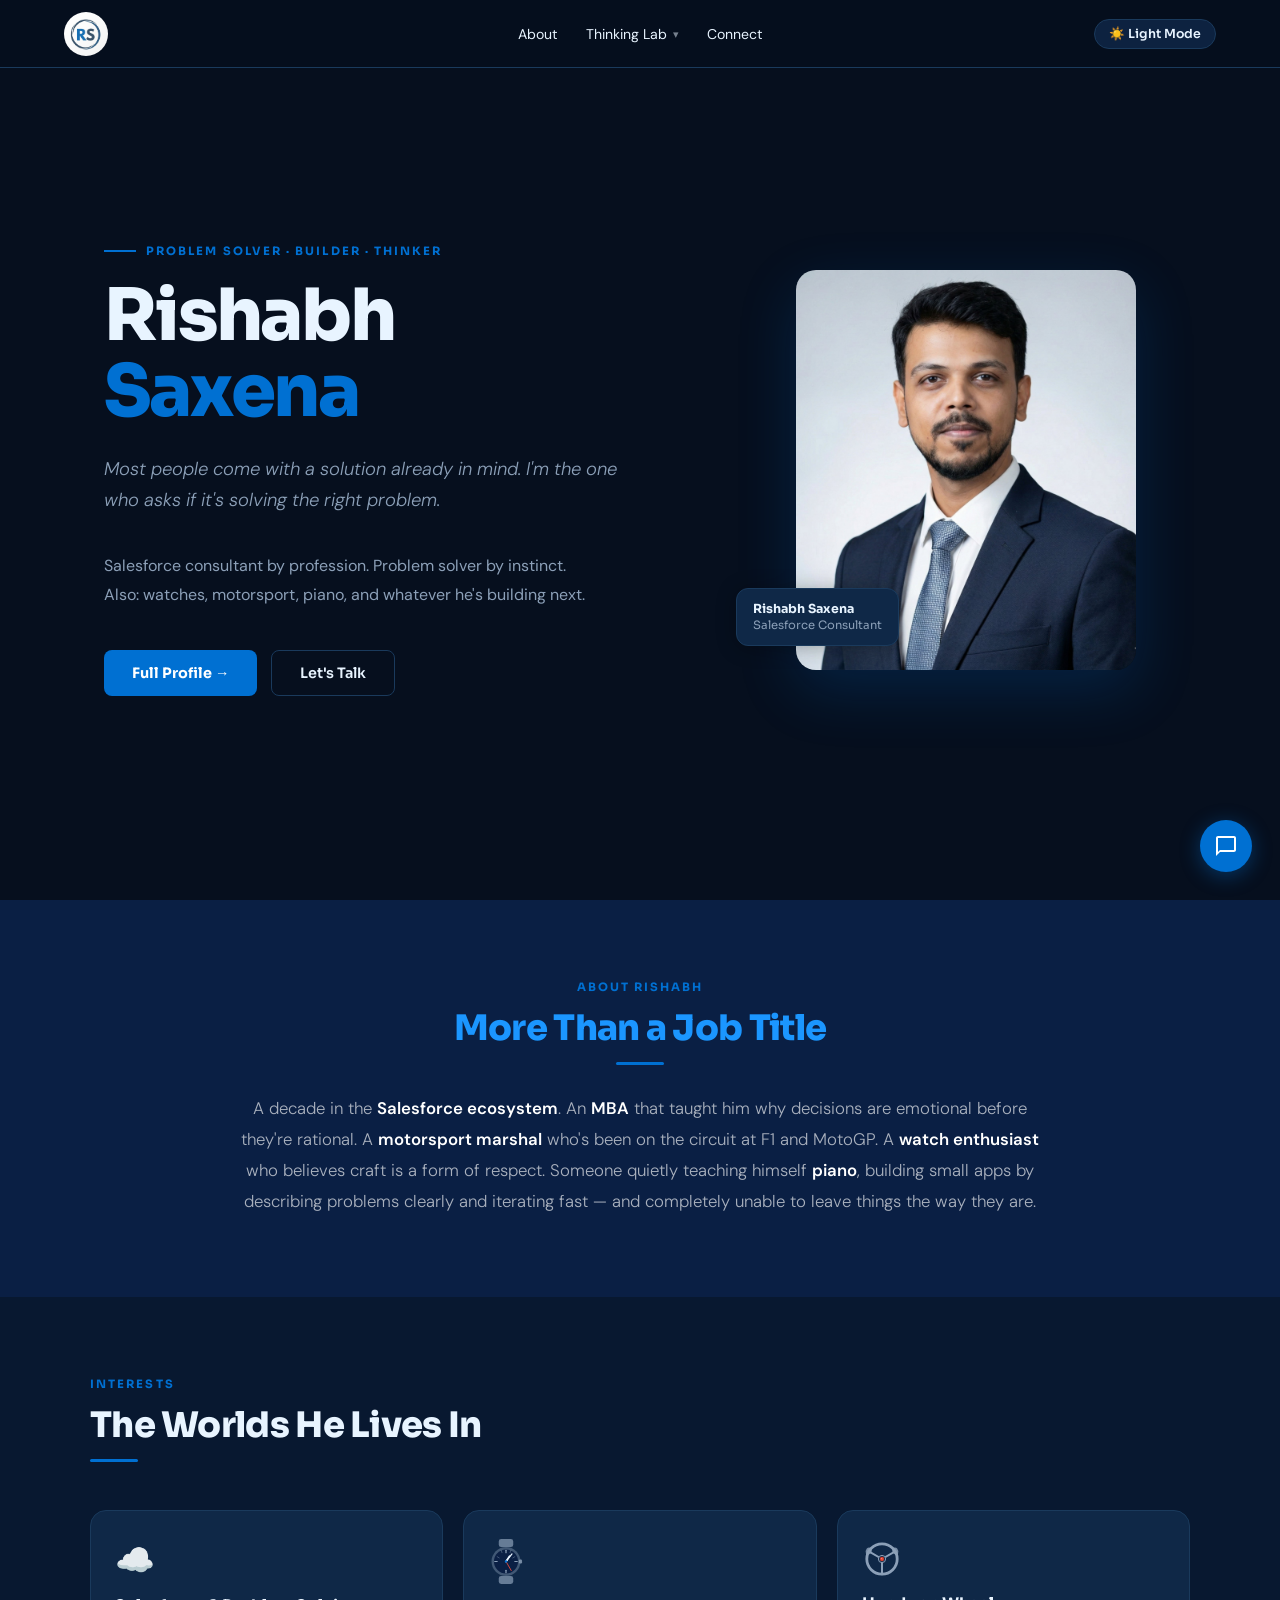
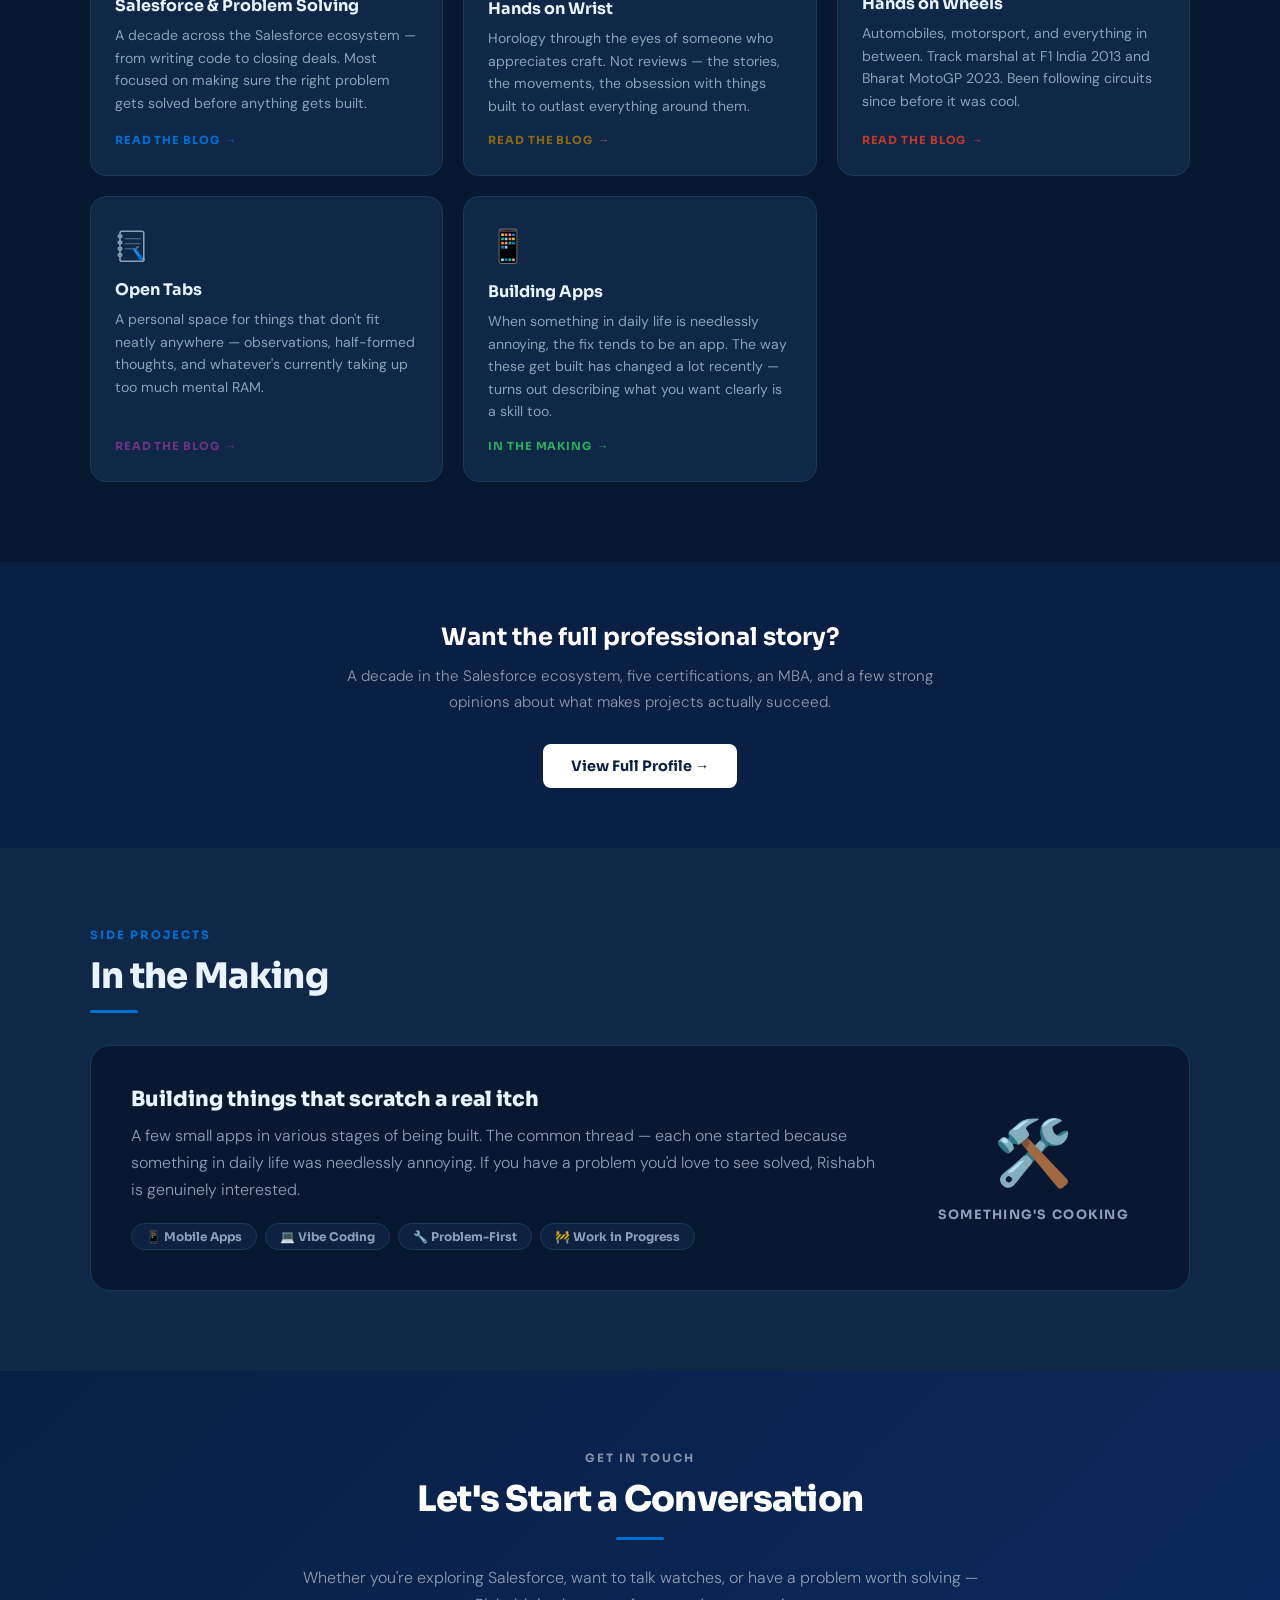
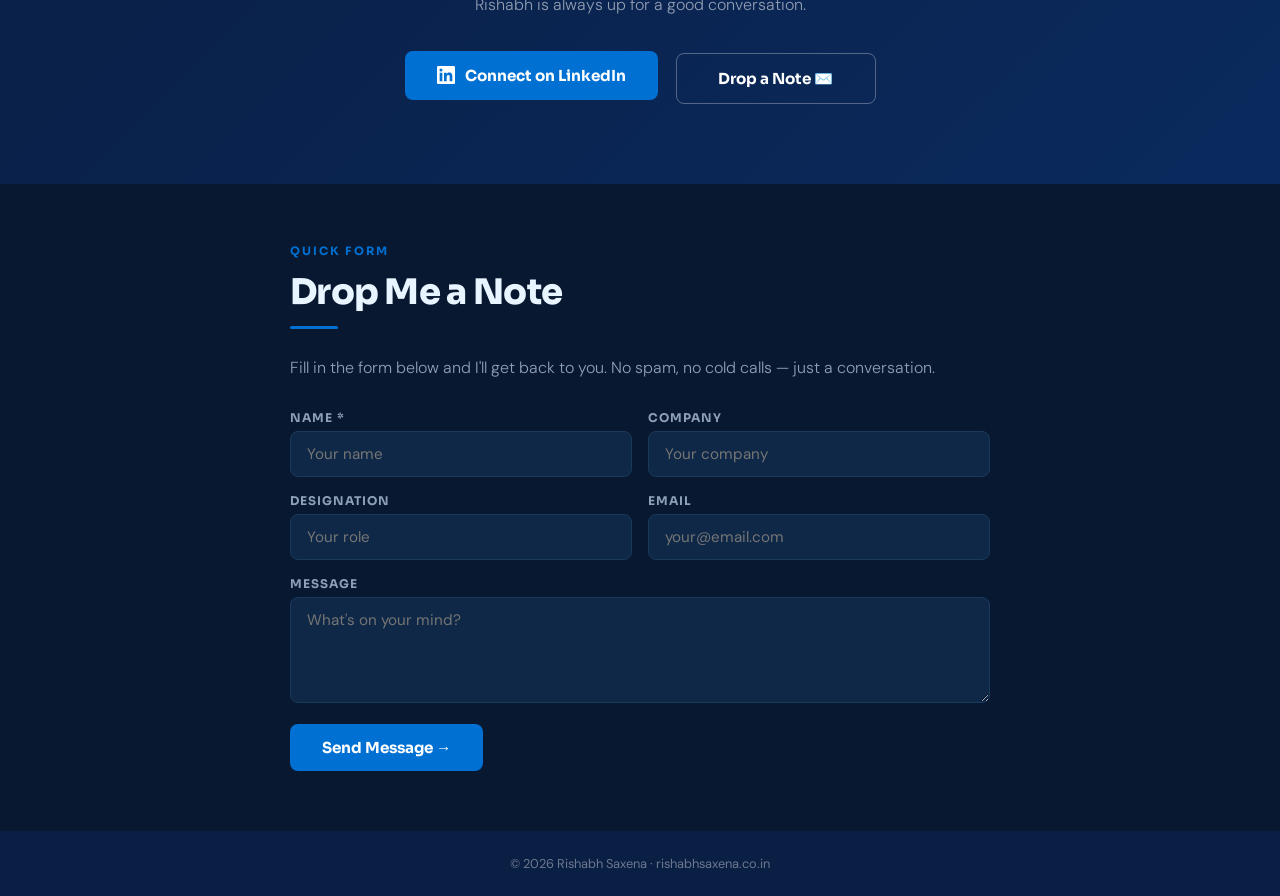
==== commit c26aef50: "Add files via upload" ====
--- a/index.html
+++ b/index.html
@@ -6,12 +6,18 @@
   <link rel="stylesheet" href="/styles.css">
 <title>Rishabh Saxena</title>
 <meta name="description" content="Problem solver. Salesforce Consultant, problem solver, watch enthusiast, motorsport marshal.">
+  <!-- Open Graph -->
+  <meta property="og:type"        content="website">
+  <meta property="og:url"         content="https://rishabhsaxena.co.in">
+  <meta property="og:title"       content="Rishabh Saxena">
+  <meta property="og:description" content="Problem solver. Salesforce Consultant, problem solver, watch enthusiast, motorsport marshal.">
+  <meta property="og:image"       content="https://rishabhsaxena.co.in/photo.png">
+  <!-- Twitter Card -->
+  <meta name="twitter:card"        content="summary_large_image">
+  <meta name="twitter:title"       content="Rishabh Saxena">
+  <meta name="twitter:description" content="Problem solver. Salesforce Consultant, problem solver, watch enthusiast, motorsport marshal.">
+  <meta name="twitter:image"       content="https://rishabhsaxena.co.in/photo.png">
 <meta name="keywords" content="Rishabh Saxena, Salesforce, Problem Solver, Consultant, Watches, Motorsport, Piano, Vibe Coding">
-<meta property="og:title" content="Rishabh Saxena">
-<meta property="og:description" content="Most people come with a solution already in mind. I'm the one who asks if it's solving the right problem.">
-<meta property="og:image" content="https://rishabhsaxena.co.in/photo.png">
-<meta property="og:url" content="https://rishabhsaxena.co.in">
-<meta name="twitter:card" content="summary_large_image">
 <link rel="preconnect" href="https://fonts.googleapis.com">
 <link href="https://fonts.googleapis.com/css2?family=Sora:wght@300;400;600;700;800&family=DM+Sans:ital,wght@0,300;0,400;0,500;1,300&display=swap" rel="stylesheet">
 <link rel="icon" href="/logo.png" type="image/png">
@@ -335,7 +341,20 @@
 /* ── WATCH CSS ── */
 .watchit-icon { filter: drop-shadow(0 2px 6px rgba(0,112,210,0.2)); }
 
-@media (max-width: 768px) {
+@media (max-width: 900px) {
+  .hero-inner { grid-template-columns: 1fr; gap: 40px; }
+  .hero-photo { order: -1; }
+  .hero-photo img { width: 200px; height: 240px; }
+  .hero-photo-badge { display: none; }
+  .interests-grid { grid-template-columns: repeat(2, 1fr); }
+  .lab-grid { grid-template-columns: repeat(2, 1fr); }
+}
+
+@media (max-width: 600px) {
+  .interests-grid { grid-template-columns: 1fr; }
+  .lab-grid { grid-template-columns: 1fr; }
+  .hero-actions { flex-direction: column; }
+  .connect-btn { min-width: unset; width: 100%; margin-right: 0; margin-bottom: 10px; }
 }
 [data-theme="dark"] .nav-center.open { background: #132d56 !important; }
 /* ── END NAV ── */
@@ -530,7 +549,7 @@
         <a href="/salesforce.html">☁️&nbsp; Salesforce</a>
         <a href="/hands-on-wrist.html"><svg id="watch-navindex" viewBox="0 0 44 56" width="18" height="22" xmlns="http://www.w3.org/2000/svg" style="display:inline-block;vertical-align:middle;margin-right:8px;flex-shrink:0;"><rect x="14" y="1" width="16" height="9" rx="3" fill="var(--sf-subtext)" opacity="0.6"/><rect x="14" y="46" width="16" height="9" rx="3" fill="var(--sf-subtext)" opacity="0.6"/><circle cx="22" cy="28" r="17" fill="var(--sf-subtext)" opacity="0.25"/><circle cx="22" cy="28" r="14" fill="var(--watch-dial,#ffffff)"/><g id="watch-navindex-hour"><line x1="22" y1="28" x2="22" y2="22" stroke="var(--sf-text,#0A1F44)" stroke-width="2.5" stroke-linecap="round"/></g><g id="watch-navindex-min"><line x1="22" y1="28" x2="22" y2="17" stroke="var(--sf-text,#0A1F44)" stroke-width="1.5" stroke-linecap="round"/></g><circle cx="22" cy="28" r="1.8" fill="var(--sf-blue,#1B96FF)"/></svg> Hands on Wrist</a>
         <a href="/hands-on-wheels.html"><svg viewBox="10 10 80 80" width="18" height="18" xmlns="http://www.w3.org/2000/svg" style="display:inline-block;vertical-align:middle;margin-right:8px;flex-shrink:0;"><circle cx="50" cy="50" r="38" fill="none" stroke="var(--sf-subtext)" stroke-width="7"/><line x1="50" y1="50" x2="17" y2="31" stroke="var(--sf-subtext)" stroke-width="5" stroke-linecap="round"/><line x1="50" y1="50" x2="83" y2="31" stroke="var(--sf-subtext)" stroke-width="5" stroke-linecap="round"/><line x1="50" y1="50" x2="50" y2="88" stroke="var(--sf-subtext)" stroke-width="5" stroke-linecap="round"/><circle cx="50" cy="50" r="9" fill="var(--sf-card,#fff)" stroke="var(--sf-subtext)" stroke-width="2.5"/><circle cx="50" cy="50" r="5.5" fill="#C0392B"/><circle cx="50" cy="50" r="3.5" fill="#E74C3C"/><path d="M10 38 Q7 30 12 24 Q17 19 23 23 Q26 26 24 32 Q22 37 17 39 Q13 40 10 38Z" fill="var(--sf-subtext)" opacity="0.85"/><path d="M90 38 Q93 30 88 24 Q83 19 77 23 Q74 26 76 32 Q78 37 83 39 Q87 40 90 38Z" fill="var(--sf-subtext)" opacity="0.85"/></svg> Hands on Wheels</a>
-        <a href="/open-tabs.html"><svg viewBox="7 9 47 54" width="18" height="18" xmlns="http://www.w3.org/2000/svg" style="display:inline-block;vertical-align:middle;margin-right:8px;flex-shrink:0;"><rect x="8" y="10" width="38" height="48" rx="3" fill="var(--sf-tag-bg,#E8EEF4)" stroke="var(--sf-subtext)" stroke-width="2.5"/><rect x="5" y="16" width="6" height="4" rx="2" fill="none" stroke="var(--sf-subtext)" stroke-width="1.8"/><rect x="5" y="26" width="6" height="4" rx="2" fill="none" stroke="var(--sf-subtext)" stroke-width="1.8"/><rect x="5" y="36" width="6" height="4" rx="2" fill="none" stroke="var(--sf-subtext)" stroke-width="1.8"/><line x1="16" y1="22" x2="40" y2="22" stroke="var(--sf-subtext)" stroke-width="1.2" stroke-linecap="round" opacity="0.5"/><line x1="16" y1="30" x2="40" y2="30" stroke="var(--sf-subtext)" stroke-width="1.2" stroke-linecap="round" opacity="0.5"/><line x1="16" y1="38" x2="34" y2="38" stroke="var(--sf-subtext)" stroke-width="1.2" stroke-linecap="round" opacity="0.5"/><rect x="30" y="38" width="5" height="18" rx="2" fill="var(--sf-blue,#1B96FF)" transform="rotate(-35 32 46)"/><polygon points="0,0 4,0 2,5" fill="var(--sf-subtext)" transform="translate(37,51) rotate(-35)"/></svg> Open Tabs</a>
+        <a href="/open-tabs.html"><svg viewBox="7 9 47 54" width="18" height="18" xmlns="http://www.w3.org/2000/svg" style="display:inline-block;vertical-align:middle;margin-right:8px;flex-shrink:0;"><rect x="8" y="10" width="38" height="48" rx="3" fill="var(--sf-subtext)" opacity="0.3" stroke="var(--sf-subtext)" stroke-width="2.5"/><rect x="5" y="16" width="6" height="4" rx="2" fill="none" stroke="var(--sf-subtext)" stroke-width="2.2"/><rect x="5" y="26" width="6" height="4" rx="2" fill="none" stroke="var(--sf-subtext)" stroke-width="2.2"/><rect x="5" y="36" width="6" height="4" rx="2" fill="none" stroke="var(--sf-subtext)" stroke-width="2.2"/><line x1="16" y1="22" x2="40" y2="22" stroke="var(--sf-subtext)" stroke-width="1.2" stroke-linecap="round" opacity="0.8"/><line x1="16" y1="30" x2="40" y2="30" stroke="var(--sf-subtext)" stroke-width="1.2" stroke-linecap="round" opacity="0.8"/><line x1="16" y1="38" x2="34" y2="38" stroke="var(--sf-subtext)" stroke-width="1.2" stroke-linecap="round" opacity="0.8"/><rect x="30" y="38" width="5" height="18" rx="2" fill="var(--sf-blue,#1B96FF)" transform="rotate(-35 32 46)"/><polygon points="0,0 4,0 2,5" fill="var(--sf-subtext)" transform="translate(37,51) rotate(-35)"/></svg> Open Tabs</a>
         <div style="height:1px;background:var(--sf-border);margin:6px 0;"></div>
         <div style="font-size:0.68rem;font-family:'Sora',sans-serif;font-weight:700;letter-spacing:0.15em;text-transform:uppercase;color:var(--sf-blue);padding:8px 20px 4px;cursor:default;">Projects</div>
         <a href="/in-the-making.html">🛠️&nbsp; In the Making</a>
@@ -556,7 +575,7 @@
     <a href="/salesforce.html" style="display:block;padding:12px 24px 12px 40px;border-bottom:1px solid var(--sf-border);color:var(--sf-text);text-decoration:none;font-size:0.9rem;">&#9729;&#65039;&nbsp; Salesforce</a>
     <a href="/hands-on-wrist.html" style="display:block;padding:12px 24px 12px 40px;border-bottom:1px solid var(--sf-border);color:var(--sf-text);text-decoration:none;font-size:0.9rem;"><svg id="watch-navindex-mob" viewBox="0 0 44 56" width="18" height="22" xmlns="http://www.w3.org/2000/svg" style="display:inline-block;vertical-align:middle;margin-right:8px;flex-shrink:0;"><rect x="14" y="1" width="16" height="9" rx="3" fill="var(--sf-subtext)" opacity="0.6"/><rect x="14" y="46" width="16" height="9" rx="3" fill="var(--sf-subtext)" opacity="0.6"/><circle cx="22" cy="28" r="17" fill="var(--sf-subtext)" opacity="0.25"/><circle cx="22" cy="28" r="14" fill="var(--watch-dial,#ffffff)"/><g id="watch-navindex-mob-hour"><line x1="22" y1="28" x2="22" y2="22" stroke="var(--sf-text,#0A1F44)" stroke-width="2.5" stroke-linecap="round"/></g><g id="watch-navindex-mob-min"><line x1="22" y1="28" x2="22" y2="17" stroke="var(--sf-text,#0A1F44)" stroke-width="1.5" stroke-linecap="round"/></g><circle cx="22" cy="28" r="1.8" fill="var(--sf-blue,#1B96FF)"/></svg> Hands on Wrist</a>
     <a href="/hands-on-wheels.html" style="display:block;padding:12px 24px 12px 40px;border-bottom:1px solid var(--sf-border);color:var(--sf-text);text-decoration:none;font-size:0.9rem;"><svg viewBox="10 10 80 80" width="18" height="18" xmlns="http://www.w3.org/2000/svg" style="display:inline-block;vertical-align:middle;margin-right:8px;flex-shrink:0;"><circle cx="50" cy="50" r="38" fill="none" stroke="var(--sf-subtext)" stroke-width="7"/><line x1="50" y1="50" x2="17" y2="31" stroke="var(--sf-subtext)" stroke-width="5" stroke-linecap="round"/><line x1="50" y1="50" x2="83" y2="31" stroke="var(--sf-subtext)" stroke-width="5" stroke-linecap="round"/><line x1="50" y1="50" x2="50" y2="88" stroke="var(--sf-subtext)" stroke-width="5" stroke-linecap="round"/><circle cx="50" cy="50" r="9" fill="var(--sf-card,#fff)" stroke="var(--sf-subtext)" stroke-width="2.5"/><circle cx="50" cy="50" r="5.5" fill="#C0392B"/><circle cx="50" cy="50" r="3.5" fill="#E74C3C"/><path d="M10 38 Q7 30 12 24 Q17 19 23 23 Q26 26 24 32 Q22 37 17 39 Q13 40 10 38Z" fill="var(--sf-subtext)" opacity="0.85"/><path d="M90 38 Q93 30 88 24 Q83 19 77 23 Q74 26 76 32 Q78 37 83 39 Q87 40 90 38Z" fill="var(--sf-subtext)" opacity="0.85"/></svg> Hands on Wheels</a>
-    <a href="/open-tabs.html" style="display:block;padding:12px 24px 12px 40px;border-bottom:1px solid var(--sf-border);color:var(--sf-text);text-decoration:none;font-size:0.9rem;"><svg viewBox="7 9 47 54" width="18" height="18" xmlns="http://www.w3.org/2000/svg" style="display:inline-block;vertical-align:middle;margin-right:8px;flex-shrink:0;"><rect x="8" y="10" width="38" height="48" rx="3" fill="var(--sf-tag-bg,#E8EEF4)" stroke="var(--sf-subtext)" stroke-width="2.5"/><rect x="5" y="16" width="6" height="4" rx="2" fill="none" stroke="var(--sf-subtext)" stroke-width="1.8"/><rect x="5" y="26" width="6" height="4" rx="2" fill="none" stroke="var(--sf-subtext)" stroke-width="1.8"/><rect x="5" y="36" width="6" height="4" rx="2" fill="none" stroke="var(--sf-subtext)" stroke-width="1.8"/><line x1="16" y1="22" x2="40" y2="22" stroke="var(--sf-subtext)" stroke-width="1.2" stroke-linecap="round" opacity="0.5"/><line x1="16" y1="30" x2="40" y2="30" stroke="var(--sf-subtext)" stroke-width="1.2" stroke-linecap="round" opacity="0.5"/><line x1="16" y1="38" x2="34" y2="38" stroke="var(--sf-subtext)" stroke-width="1.2" stroke-linecap="round" opacity="0.5"/><rect x="30" y="38" width="5" height="18" rx="2" fill="var(--sf-blue,#1B96FF)" transform="rotate(-35 32 46)"/><polygon points="0,0 4,0 2,5" fill="var(--sf-subtext)" transform="translate(37,51) rotate(-35)"/></svg> Open Tabs</a>
+    <a href="/open-tabs.html" style="display:block;padding:12px 24px 12px 40px;border-bottom:1px solid var(--sf-border);color:var(--sf-text);text-decoration:none;font-size:0.9rem;"><svg viewBox="7 9 47 54" width="18" height="18" xmlns="http://www.w3.org/2000/svg" style="display:inline-block;vertical-align:middle;margin-right:8px;flex-shrink:0;"><rect x="8" y="10" width="38" height="48" rx="3" fill="var(--sf-subtext)" opacity="0.3" stroke="var(--sf-subtext)" stroke-width="2.5"/><rect x="5" y="16" width="6" height="4" rx="2" fill="none" stroke="var(--sf-subtext)" stroke-width="2.2"/><rect x="5" y="26" width="6" height="4" rx="2" fill="none" stroke="var(--sf-subtext)" stroke-width="2.2"/><rect x="5" y="36" width="6" height="4" rx="2" fill="none" stroke="var(--sf-subtext)" stroke-width="2.2"/><line x1="16" y1="22" x2="40" y2="22" stroke="var(--sf-subtext)" stroke-width="1.2" stroke-linecap="round" opacity="0.8"/><line x1="16" y1="30" x2="40" y2="30" stroke="var(--sf-subtext)" stroke-width="1.2" stroke-linecap="round" opacity="0.8"/><line x1="16" y1="38" x2="34" y2="38" stroke="var(--sf-subtext)" stroke-width="1.2" stroke-linecap="round" opacity="0.8"/><rect x="30" y="38" width="5" height="18" rx="2" fill="var(--sf-blue,#1B96FF)" transform="rotate(-35 32 46)"/><polygon points="0,0 4,0 2,5" fill="var(--sf-subtext)" transform="translate(37,51) rotate(-35)"/></svg> Open Tabs</a>
     <div style="height:1px;background:var(--sf-border);margin:4px 0;"></div>
     <div style="font-size:0.68rem;font-family:'Sora',sans-serif;font-weight:700;letter-spacing:0.15em;text-transform:uppercase;color:var(--sf-blue);padding:10px 24px 4px 40px;">Projects</div>
     <a href="/in-the-making.html" style="display:block;padding:12px 24px 12px 40px;border-bottom:1px solid var(--sf-border);color:var(--sf-text);text-decoration:none;font-size:0.9rem;">&#128736;&#65039;&nbsp; In the Making</a>
@@ -667,13 +686,13 @@
       <a href="/open-tabs.html" class="interest-card" style="--card-accent:#6C3483;">
         <span class="interest-icon"><svg xmlns="http://www.w3.org/2000/svg" viewBox="0 0 64 64" width="40" height="40" style="display:block;">
   <rect x="8" y="10" width="38" height="48" rx="3" fill="var(--sf-card,#0F2847)" stroke="var(--sf-subtext)" stroke-width="2.5"/>
-  <rect x="5" y="16" width="6" height="4" rx="2" fill="none" stroke="var(--sf-subtext)" stroke-width="1.8"/>
-  <rect x="5" y="26" width="6" height="4" rx="2" fill="none" stroke="var(--sf-subtext)" stroke-width="1.8"/>
-  <rect x="5" y="36" width="6" height="4" rx="2" fill="none" stroke="var(--sf-subtext)" stroke-width="1.8"/>
-  <rect x="5" y="46" width="6" height="4" rx="2" fill="none" stroke="var(--sf-subtext)" stroke-width="1.8"/>
-  <line x1="16" y1="22" x2="40" y2="22" stroke="var(--sf-subtext)" stroke-width="1.2" stroke-linecap="round" opacity="0.5"/>
-  <line x1="16" y1="30" x2="40" y2="30" stroke="var(--sf-subtext)" stroke-width="1.2" stroke-linecap="round" opacity="0.5"/>
-  <line x1="16" y1="38" x2="34" y2="38" stroke="var(--sf-subtext)" stroke-width="1.2" stroke-linecap="round" opacity="0.5"/>
+  <rect x="5" y="16" width="6" height="4" rx="2" fill="none" stroke="var(--sf-subtext)" stroke-width="2.2"/>
+  <rect x="5" y="26" width="6" height="4" rx="2" fill="none" stroke="var(--sf-subtext)" stroke-width="2.2"/>
+  <rect x="5" y="36" width="6" height="4" rx="2" fill="none" stroke="var(--sf-subtext)" stroke-width="2.2"/>
+  <rect x="5" y="46" width="6" height="4" rx="2" fill="none" stroke="var(--sf-subtext)" stroke-width="2.2"/>
+  <line x1="16" y1="22" x2="40" y2="22" stroke="var(--sf-subtext)" stroke-width="1.2" stroke-linecap="round" opacity="0.8"/>
+  <line x1="16" y1="30" x2="40" y2="30" stroke="var(--sf-subtext)" stroke-width="1.2" stroke-linecap="round" opacity="0.8"/>
+  <line x1="16" y1="38" x2="34" y2="38" stroke="var(--sf-subtext)" stroke-width="1.2" stroke-linecap="round" opacity="0.8"/>
   <rect x="34" y="36" width="6" height="22" rx="2" fill="var(--sf-blue,#1B96FF)" transform="rotate(-35 37 47)"/>
   <rect x="36" y="36" width="1.5" height="14" rx="0.5" fill="var(--sf-subtext)" opacity="0.7" transform="rotate(-35 37 47)"/>
   <polygon points="0,0 4,0 2,6" fill="var(--sf-subtext)" transform="translate(43,54) rotate(-35)"/>
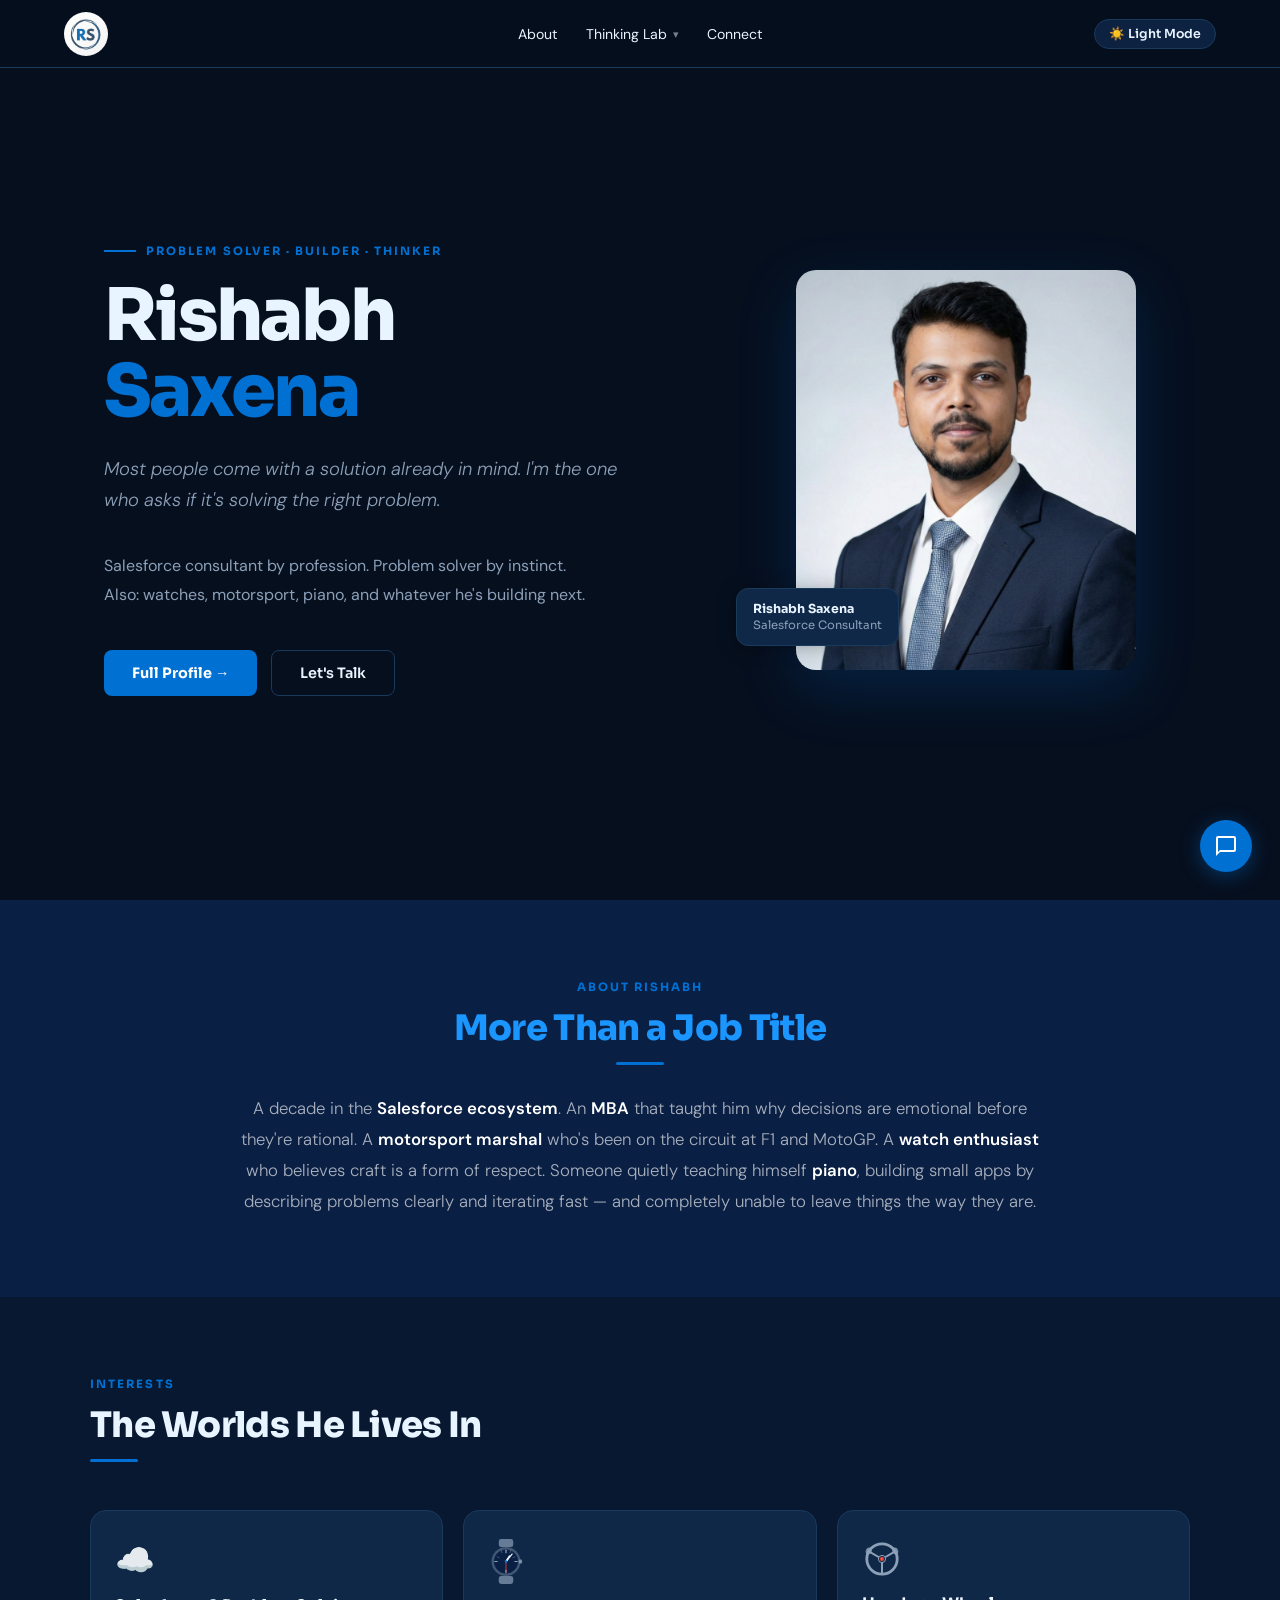
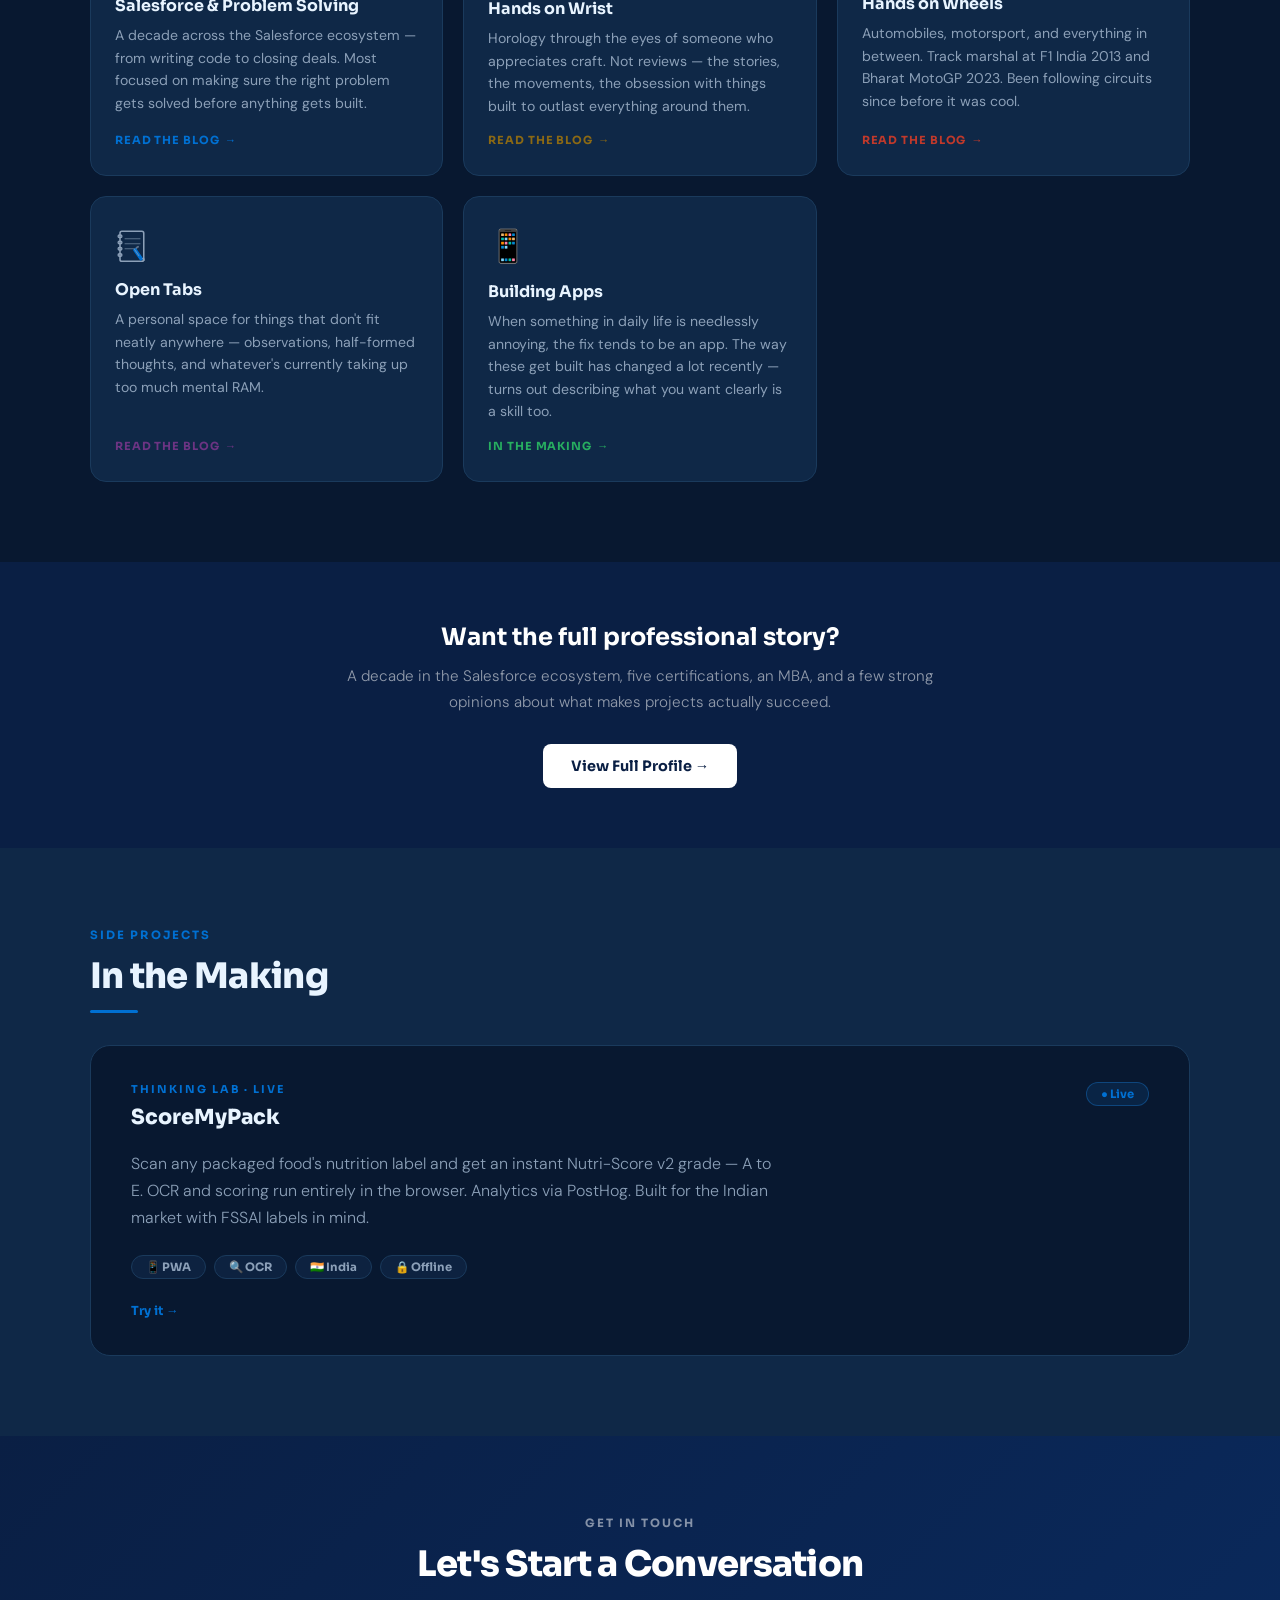
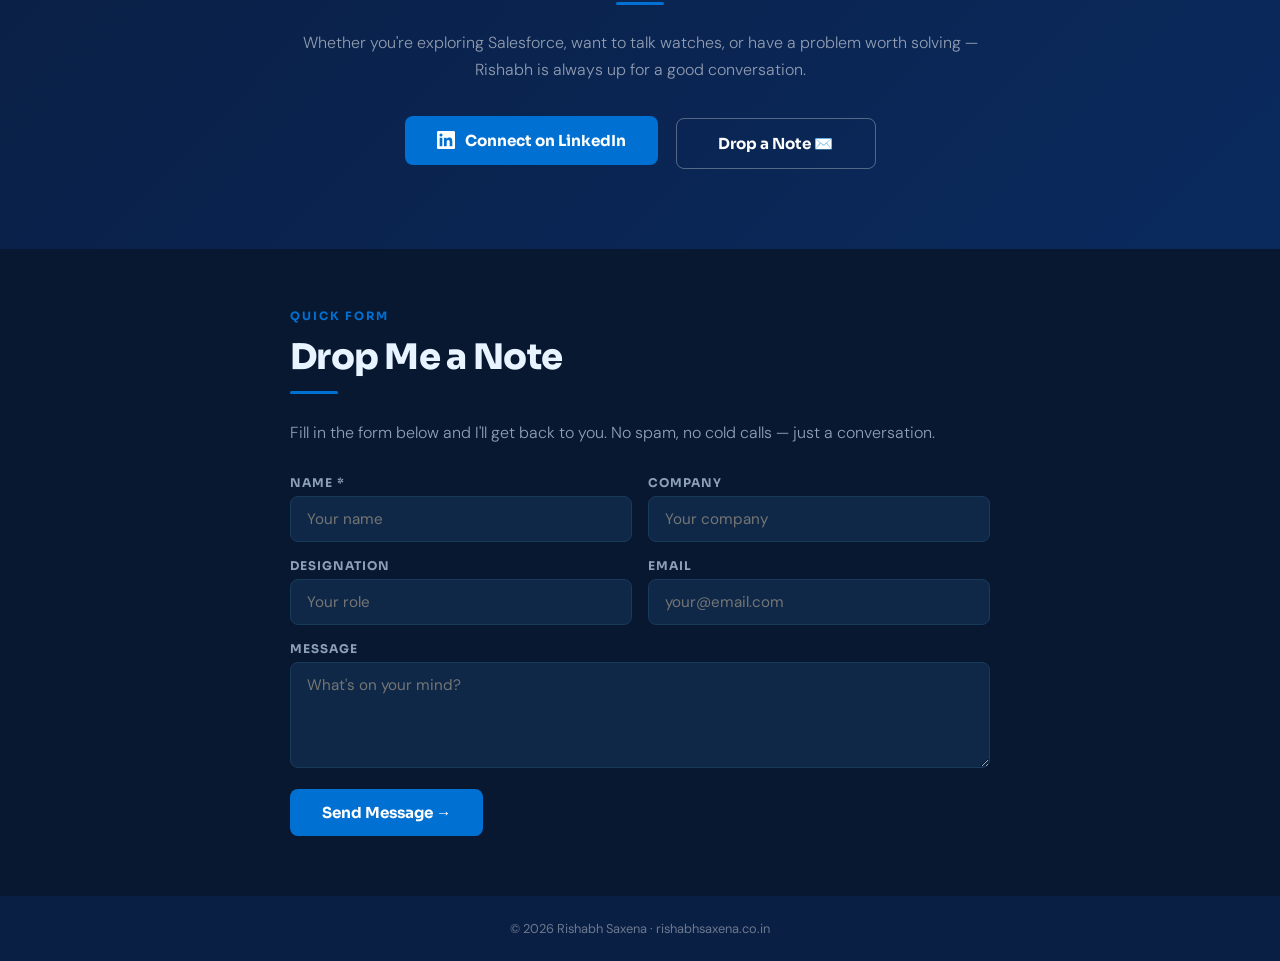
==== commit 0d301f77: "Add files via upload" ====
--- a/index.html
+++ b/index.html
@@ -703,12 +703,12 @@
         <div class="interest-tag">Read the blog</div>
       </a>
 
-      <div class="interest-card" style="--card-accent:#27AE60;cursor:default;">
+      <a href="/in-the-making.html" class="interest-card" style="--card-accent:#27AE60;">
         <span class="interest-icon">📱</span>
         <div class="interest-title">Building Apps</div>
         <p class="interest-desc">When something in daily life is needlessly annoying, the fix tends to be an app. The way these get built has changed a lot recently — turns out describing what you want clearly is a skill too.</p>
-        <div class="interest-tag" style="cursor:pointer;" onclick="showModal(event)">In the Making</div>
-      </div>
+        <div class="interest-tag">In the Making</div>
+      </a>
 
     </div>
   </div>
@@ -720,6 +720,7 @@
     <h2>Want the full professional story?</h2>
     <p>A decade in the Salesforce ecosystem, five certifications, an MBA, and a few strong opinions about what makes projects actually succeed.</p>
     <a href="/about.html">View Full Profile →</a>
+
   </div>
 </section>
 
@@ -732,22 +733,23 @@
     <div class="section-label">Side Projects</div>
     <h2 class="section-title">In the Making</h2>
     <div class="section-divider" style="margin:0 0 32px;"></div>
-    <div style="background:var(--sf-light-bg);border:1px solid var(--sf-border);border-radius:20px;padding:40px;display:flex;align-items:center;gap:40px;flex-wrap:wrap;">
-      <div style="flex:1;min-width:260px;">
-        <div style="font-family:'Sora',sans-serif;font-size:1.3rem;font-weight:800;color:var(--sf-text);margin-bottom:10px;">Building things that scratch a real itch</div>
-        <p style="color:var(--sf-subtext);font-weight:300;line-height:1.7;margin-bottom:20px;">A few small apps in various stages of being built. The common thread — each one started because something in daily life was needlessly annoying. If you have a problem you'd love to see solved, Rishabh is genuinely interested.</p>
-        <div style="display:flex;flex-wrap:wrap;gap:8px;">
-          <span style="background:var(--sf-tag-bg);border:1px solid var(--sf-border);border-radius:20px;padding:5px 14px;font-family:'Sora',sans-serif;font-size:0.75rem;font-weight:700;color:var(--sf-subtext);">📱 Mobile Apps</span>
-          <span style="background:var(--sf-tag-bg);border:1px solid var(--sf-border);border-radius:20px;padding:5px 14px;font-family:'Sora',sans-serif;font-size:0.75rem;font-weight:700;color:var(--sf-subtext);">💻 Vibe Coding</span>
-          <span style="background:var(--sf-tag-bg);border:1px solid var(--sf-border);border-radius:20px;padding:5px 14px;font-family:'Sora',sans-serif;font-size:0.75rem;font-weight:700;color:var(--sf-subtext);">🔧 Problem-First</span>
-          <span style="background:var(--sf-tag-bg);border:1px solid var(--sf-border);border-radius:20px;padding:5px 14px;font-family:'Sora',sans-serif;font-size:0.75rem;font-weight:700;color:var(--sf-subtext);">🚧 Work in Progress</span>
+    <a href="/scoremypack/" target="_blank" style="display:block;background:var(--sf-light-bg);border:1px solid var(--sf-border);border-radius:20px;padding:36px 40px;text-decoration:none;color:var(--sf-text);transition:transform 0.2s,box-shadow 0.2s,border-color 0.2s;" onmouseover="this.style.transform='translateY(-4px)';this.style.boxShadow='0 12px 40px rgba(0,0,0,0.1)';this.style.borderColor='var(--sf-blue)'" onmouseout="this.style.transform='';this.style.boxShadow='';this.style.borderColor='var(--sf-border)'">
+      <div style="display:flex;align-items:flex-start;justify-content:space-between;margin-bottom:20px;flex-wrap:wrap;gap:12px;">
+        <div>
+          <div style="font-family:'Sora',sans-serif;font-size:0.68rem;font-weight:700;letter-spacing:0.18em;text-transform:uppercase;color:var(--sf-blue);margin-bottom:8px;">Thinking Lab &middot; Live</div>
+          <div style="font-family:'Sora',sans-serif;font-size:1.3rem;font-weight:800;color:var(--sf-text);">ScoreMyPack</div>
         </div>
+        <span style="background:rgba(27,150,255,0.1);color:var(--sf-blue);border:1px solid rgba(27,150,255,0.3);border-radius:20px;padding:4px 14px;font-family:'Sora',sans-serif;font-size:0.72rem;font-weight:700;">&#9679; Live</span>
       </div>
-      <div style="text-align:center;padding:20px;">
-        <div style="font-size:4rem;margin-bottom:12px;">🛠️</div>
-        <div style="font-family:'Sora',sans-serif;font-size:0.8rem;font-weight:700;color:var(--sf-subtext);letter-spacing:0.1em;text-transform:uppercase;">Something's cooking</div>
+      <p style="color:var(--sf-subtext);font-weight:300;line-height:1.7;margin-bottom:24px;max-width:640px;">Scan any packaged food's nutrition label and get an instant Nutri-Score v2 grade — A to E. OCR and scoring run entirely in the browser. Analytics via PostHog. Built for the Indian market with FSSAI labels in mind.</p>
+      <div style="display:flex;flex-wrap:wrap;gap:8px;margin-bottom:24px;">
+        <span style="background:var(--sf-tag-bg);border:1px solid var(--sf-border);border-radius:20px;padding:4px 14px;font-family:'Sora',sans-serif;font-size:0.72rem;font-weight:700;color:var(--sf-subtext);">📱 PWA</span>
+        <span style="background:var(--sf-tag-bg);border:1px solid var(--sf-border);border-radius:20px;padding:4px 14px;font-family:'Sora',sans-serif;font-size:0.72rem;font-weight:700;color:var(--sf-subtext);">🔍 OCR</span>
+        <span style="background:var(--sf-tag-bg);border:1px solid var(--sf-border);border-radius:20px;padding:4px 14px;font-family:'Sora',sans-serif;font-size:0.72rem;font-weight:700;color:var(--sf-subtext);">🇮🇳 India</span>
+        <span style="background:var(--sf-tag-bg);border:1px solid var(--sf-border);border-radius:20px;padding:4px 14px;font-family:'Sora',sans-serif;font-size:0.72rem;font-weight:700;color:var(--sf-subtext);">&#128274; Offline</span>
       </div>
-    </div>
+      <div style="font-family:'Sora',sans-serif;font-size:0.78rem;font-weight:700;color:var(--sf-blue);">Try it &rarr;</div>
+    </a>
   </div>
 </section>
 
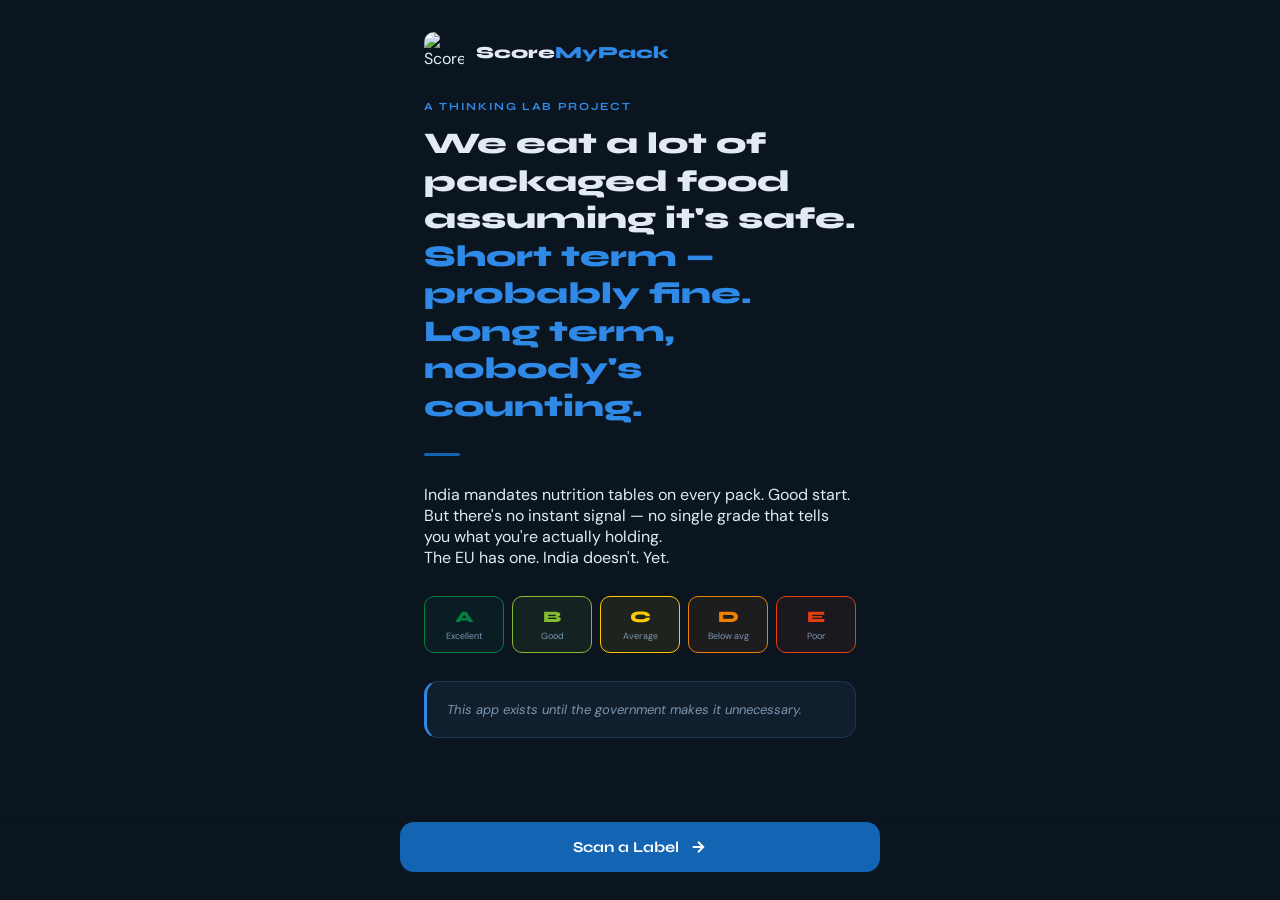
==== commit 2910f84b: "Add files via upload" ====
--- a/index.html
+++ b/index.html
@@ -1,1293 +1,1750 @@
 <!DOCTYPE html>
-<html lang="en" data-theme="dark">
+<html lang="en">
 <head>
 <meta charset="UTF-8">
-<meta name="viewport" content="width=device-width, initial-scale=1.0">
-  <link rel="stylesheet" href="/styles.css">
-<title>Rishabh Saxena</title>
-<meta name="description" content="Problem solver. Salesforce Consultant, problem solver, watch enthusiast, motorsport marshal.">
-  <!-- Open Graph -->
-  <meta property="og:type"        content="website">
-  <meta property="og:url"         content="https://rishabhsaxena.co.in">
-  <meta property="og:title"       content="Rishabh Saxena">
-  <meta property="og:description" content="Problem solver. Salesforce Consultant, problem solver, watch enthusiast, motorsport marshal.">
-  <meta property="og:image"       content="https://rishabhsaxena.co.in/photo.png">
-  <!-- Twitter Card -->
-  <meta name="twitter:card"        content="summary_large_image">
-  <meta name="twitter:title"       content="Rishabh Saxena">
-  <meta name="twitter:description" content="Problem solver. Salesforce Consultant, problem solver, watch enthusiast, motorsport marshal.">
-  <meta name="twitter:image"       content="https://rishabhsaxena.co.in/photo.png">
-<meta name="keywords" content="Rishabh Saxena, Salesforce, Problem Solver, Consultant, Watches, Motorsport, Piano, Vibe Coding">
+<meta name="viewport" content="width=device-width, initial-scale=1.0, maximum-scale=1.0">
+<meta name="theme-color" content="#0D1117">
+<meta name="mobile-web-app-capable" content="yes">
+<meta name="apple-mobile-web-app-capable" content="yes">
+<meta name="apple-mobile-web-app-status-bar-style" content="black-translucent">
+<meta name="apple-mobile-web-app-title" content="ScoreMyPack">
+<link rel="manifest" href="manifest.json">
+<link rel="apple-touch-icon" href="icon-192.png">
+<title>ScoreMyPack</title>
+<!-- PostHog Analytics -->
+<script>
+!function(t,e){var o,n,p,r;e.__SV||(window.posthog=e,e._i=[],e.init=function(i,s,a){function g(t,e){var o=e.split(".");2==o.length&&(t=t[o[0]],e=o[1]);t[e]=function(){t.push([e].concat(Array.prototype.slice.call(arguments,0)))}}(p=t.createElement("script")).type="text/javascript",p.crossOrigin="anonymous",p.async=!0,p.src=s.api_host+"/static/array.js",(r=t.getElementsByTagName("script")[0]).parentNode.insertBefore(p,r);var u=e;for(void 0!==a?u=e[a]=[]:a="posthog",u.people=u.people||[],u.toString=function(t){var e="posthog";return"posthog"!==a&&(e+="."+a),t||(e+=" (stub)"),e},u.people.toString=function(){return u.toString(1)+" (stub)"},o="capture identify alias people.set people.set_once set_config register register_once unregister opt_out_capturing has_opted_out_capturing opt_in_capturing reset isFeatureEnabled onFeatureFlags getFeatureFlag getFeatureFlagPayload reloadFeatureFlags group updateEarlyAccessFeatureEnrollment getEarlyAccessFeatures getActiveMatchingSurveys getSurveys onSessionId".split(" "),n=0;n<o.length;n++)g(u,o[n]);e._i.push([i,s,a])},e.__SV=1)}(document,window.posthog||[]);
+posthog.init('phc_pV141cAwQHLesHjKjr21zJ5jdSgyYG2OwBk8vEjazhU', {
+  api_host: 'https://us.i.posthog.com',
+  autocapture: false,
+  capture_pageview: true,
+  persistence: 'localStorage+cookie'
+});
+</script>
+<!-- Google Analytics -->
+<script async src="https://www.googletagmanager.com/gtag/js?id=G-8GHGE13QRJ"></script>
+<script>
+  window.dataLayer = window.dataLayer || [];
+  function gtag(){dataLayer.push(arguments);}
+  gtag('js', new Date());
+  gtag('config', 'G-8GHGE13QRJ');
+</script>
+
 <link rel="preconnect" href="https://fonts.googleapis.com">
-<link href="https://fonts.googleapis.com/css2?family=Sora:wght@300;400;600;700;800&family=DM+Sans:ital,wght@0,300;0,400;0,500;1,300&display=swap" rel="stylesheet">
-<link rel="icon" href="/logo.png" type="image/png">
-<script type="application/ld+json">
-{
-  "@context": "https://schema.org",
-  "@type": "Person",
-  "name": "Rishabh Saxena",
-  "url": "https://rishabhsaxena.co.in",
-  "image": "https://rishabhsaxena.co.in/photo.png",
-  "jobTitle": "Salesforce Consultant",
-  "worksFor": { "@type": "Organization", "name": "Salesforce" },
-  "sameAs": ["https://linkedin.com/in/rishabh0201"]
-}
-</script>
+<link href="https://fonts.googleapis.com/css2?family=Syne:wght@400;600;700;800&family=DM+Sans:wght@300;400;500&display=swap" rel="stylesheet">
 <style>
-html { scroll-behavior: smooth; }
-
-/* ── HERO ── */
-.hero {
-  min-height: 100vh;
-  display: flex; align-items: center;
-  padding: 100px 5% 60px;
-  max-width: 1200px;
-  margin: 0 auto;
-}
-.hero-inner {
-  display: grid;
-  grid-template-columns: 1fr 420px;
-  gap: 80px;
-  align-items: center;
-  width: 100%;
-}
-.hero-label {
-  font-family: 'Sora', sans-serif;
-  font-size: 0.72rem; font-weight: 700;
-  letter-spacing: 0.18em; text-transform: uppercase;
-  color: var(--sf-blue); margin-bottom: 20px;
-  display: flex; align-items: center; gap: 10px;
-}
-.hero-label::before {
-  content: ''; display: block;
-  width: 32px; height: 2px; background: var(--sf-blue);
-}
-.hero h1 {
-  font-family: 'Sora', sans-serif;
-  font-size: clamp(3rem, 6vw, 4.5rem);
-  font-weight: 800; letter-spacing: -0.03em;
-  line-height: 1.05; margin-bottom: 24px;
-}
-.hero h1 span { color: var(--sf-blue); }
-.hero-tagline {
-  font-size: 1.15rem; font-weight: 300;
-  color: var(--sf-subtext); line-height: 1.7;
-  max-width: 520px; margin-bottom: 36px;
-  font-style: italic;
-}
-.hero-intro {
-  font-size: 1rem; font-weight: 400;
-  color: var(--sf-subtext); line-height: 1.8;
-  max-width: 520px; margin-bottom: 40px;
-}
-.hero-intro strong { color: var(--sf-text); font-weight: 500; }
-.hero-actions { display: flex; gap: 14px; flex-wrap: wrap; }
-.btn-primary {
-  background: var(--sf-blue); color: white;
-  padding: 13px 28px; border-radius: 8px;
-  text-decoration: none; font-family: 'Sora', sans-serif;
-  font-weight: 700; font-size: 0.9rem;
-  transition: all 0.2s; display: inline-flex; align-items: center; gap: 8px;
-}
-.btn-primary:hover { background: var(--sf-electric); transform: translateY(-1px); }
-.btn-outline {
-  background: transparent; color: var(--sf-text);
-  padding: 13px 28px; border-radius: 8px;
-  text-decoration: none; font-family: 'Sora', sans-serif;
-  font-weight: 600; font-size: 0.9rem;
-  border: 1.5px solid var(--sf-border);
-  transition: all 0.2s; display: inline-flex; align-items: center; gap: 8px;
-}
-.btn-outline:hover { border-color: var(--sf-blue); color: var(--sf-blue); }
-.hero-photo {
-  position: relative;
-  display: flex; justify-content: center;
-}
-.hero-photo img {
-  width: 340px; height: 400px;
-  object-fit: cover; object-position: top;
-  border-radius: 20px;
-  box-shadow: 0 20px 60px rgba(0,112,210,0.2);
-}
-.hero-photo-badge {
-  position: absolute; bottom: 24px; left: -20px;
-  background: var(--sf-card); border: 1px solid var(--sf-border);
-  border-radius: 12px; padding: 12px 16px;
-  box-shadow: var(--shadow-card);
-  font-family: 'Sora', sans-serif; font-size: 0.78rem;
-}
-.hero-photo-badge strong { display: block; font-weight: 700; color: var(--sf-text); }
-.hero-photo-badge span { color: var(--sf-subtext); font-weight: 400; font-size: 0.72rem; }
-
-/* ── WHO I AM ── */
-.who-section {
-  background: var(--sf-navy);
-  padding: 80px 5%;
-}
-.who-inner {
-  max-width: 800px; margin: 0 auto; text-align: center;
-}
-.who-section .section-title { color: var(--sf-electric); }
-.who-section .section-divider { margin: 0 auto 28px; }
-.section-label {
-  font-family: 'Sora', sans-serif;
-  font-size: 0.72rem; font-weight: 700;
-  letter-spacing: 0.18em; text-transform: uppercase;
-  color: var(--sf-blue); margin-bottom: 12px;
-}
-.section-title {
-  font-family: 'Sora', sans-serif;
-  font-size: clamp(1.6rem, 3vw, 2.2rem);
-  font-weight: 800; letter-spacing: -0.02em;
-  margin-bottom: 12px;
-}
-.section-divider {
-  width: 48px; height: 3px;
-  background: var(--sf-blue); border-radius: 2px;
-  margin: 0 auto 28px;
-}
-.who-text {
-  font-size: 1.05rem; line-height: 1.85;
-  color: rgba(255,255,255,0.65); font-weight: 300;
-}
-.who-text strong { color: #ffffff; font-weight: 600; }
-
-/* ── INTERESTS GRID ── */
-.interests-section {
-  padding: 80px 5%;
-  background: var(--sf-light-bg);
-}
-.interests-inner { max-width: 1100px; margin: 0 auto; }
-.interests-header { margin-bottom: 48px; }
-.interests-section .section-label { color: var(--sf-blue); }
-.interests-section .section-title { color: var(--sf-text); }
-.interests-section .section-divider { margin-bottom: 32px; }
-.interests-grid {
-  display: grid;
-  grid-template-columns: repeat(auto-fit, minmax(280px, 1fr));
-  gap: 20px;
-}
-.interest-card {
-  background: var(--sf-card);
-  border: 1px solid var(--sf-border);
-  border-radius: 16px;
-  padding: 28px 24px;
-  text-decoration: none;
-  color: var(--sf-text);
-  transition: all 0.25s;
-  display: flex; flex-direction: column;
-  position: relative; overflow: hidden;
-}
-.interest-card::before {
-  content: '';
-  position: absolute; top: 0; left: 0; right: 0; height: 3px;
-  background: var(--card-accent, var(--sf-blue));
-  transform: scaleX(0); transform-origin: left;
-  transition: transform 0.3s;
-}
-.interest-card:hover {
-  border-color: var(--card-accent, var(--sf-blue));
-  transform: translateY(-3px);
-  box-shadow: 0 8px 30px rgba(0,0,0,0.1);
-}
-.interest-card:hover::before { transform: scaleX(1); }
-.interest-icon {
-  font-size: 2rem; margin-bottom: 14px; display: block;
-}
-.interest-title {
-  font-family: 'Sora', sans-serif;
-  font-size: 1rem; font-weight: 700;
-  margin-bottom: 8px;
-}
-.interest-desc {
-  font-size: 0.88rem; color: var(--sf-subtext);
-  line-height: 1.6; flex: 1;
-}
-.interest-tag {
-  margin-top: 16px; align-self: flex-start;
-  font-family: 'Sora', sans-serif;
-  font-size: 0.7rem; font-weight: 700;
-  letter-spacing: 0.08em; text-transform: uppercase;
-  color: var(--card-accent, var(--sf-blue));
-  display: flex; align-items: center; gap: 5px;
-}
-.interest-tag::after { content: '→'; }
-
-/* ── ABOUT CTA ── */
-.about-cta {
-  padding: 60px 5%;
-  background: var(--sf-navy);
-  text-align: center;
-}
-.about-cta .section-label { color: var(--sf-electric); }
-.about-cta .section-title { color: #ffffff; }
-.about-cta p { color: rgba(255,255,255,0.65); }
-.about-cta-inner { max-width: 600px; margin: 0 auto; }
-.about-cta h2 {
-  font-family: 'Sora', sans-serif;
-  font-size: 1.5rem; font-weight: 700;
-  color: white; margin-bottom: 12px;
-}
-.about-cta p {
-  color: rgba(255,255,255,0.55);
-  font-size: 0.95rem; font-weight: 300; margin-bottom: 28px;
-  line-height: 1.7;
-}
-.about-cta a {
-  background: white; color: var(--sf-navy);
-  padding: 13px 28px; border-radius: 8px;
-  text-decoration: none; font-family: 'Sora', sans-serif;
-  font-weight: 700; font-size: 0.9rem;
-  display: inline-flex; align-items: center; gap: 8px;
-  transition: all 0.2s;
-}
-.about-cta a:hover { background: var(--sf-electric); color: white; }
-
-/* ── THINKING LAB PREVIEW ── */
-.lab-section { padding: 80px 5%; background: var(--sf-light-bg); }
-.lab-inner { max-width: 1100px; margin: 0 auto; }
-.lab-grid {
-  display: grid;
-  grid-template-columns: repeat(4, 1fr);
-  gap: 20px; margin-top: 40px;
-}
-.lab-card {
-  background: var(--sf-card);
-  border: 1px solid var(--sf-border);
-  border-radius: 16px; padding: 24px;
-  text-decoration: none; color: var(--sf-text);
-  transition: all 0.25s; display: flex; flex-direction: column;
-}
-.lab-card:hover {
-  transform: translateY(-3px);
-  box-shadow: 0 8px 30px rgba(0,0,0,0.1);
-  border-color: var(--sf-blue);
-}
-.lab-card-icon { font-size: 1.8rem; margin-bottom: 14px; display: block; }
-.lab-card-title {
-  font-family: 'Sora', sans-serif;
-  font-size: 0.95rem; font-weight: 700; margin-bottom: 6px;
-}
-.lab-card-desc {
-  font-size: 0.83rem; color: var(--sf-subtext);
-  line-height: 1.6; flex: 1;
-}
-.lab-card-link {
-  margin-top: 14px;
-  font-family: 'Sora', sans-serif;
-  font-size: 0.75rem; font-weight: 700;
-  letter-spacing: 0.06em; text-transform: uppercase;
-  color: var(--sf-blue);
-}
-
-/* ── CONNECT ── */
-.connect-bg {
-  background: linear-gradient(135deg, var(--sf-navy) 0%, #0a2a5e 100%);
-  padding: 80px 5%;
-}
-.connect-inner { max-width: 700px; margin: 0 auto; text-align: center; }
-.connect-inner .section-label { color: rgba(255,255,255,0.5); }
-.connect-inner .section-title { color: white; }
-.connect-inner .section-divider { margin: 16px auto 24px; }
-.connect-inner p { color: rgba(255,255,255,0.55); font-size: 1rem; font-weight: 300; margin-bottom: 32px; line-height: 1.7; }
-.connect-btn {
-  display: inline-flex; align-items: center; gap: 10px;
-  padding: 15px 32px; border-radius: 8px;
-  font-family: 'Sora', sans-serif; font-weight: 700; font-size: 0.95rem;
-  text-decoration: none; transition: all 0.2s; min-width: 200px; justify-content: center;
-}
-.connect-btn.primary { background: var(--sf-blue); color: white; margin-right: 14px; }
-.connect-btn.primary:hover { background: var(--sf-electric); transform: translateY(-2px); }
-.connect-btn.outline { background: transparent; color: white; border: 1.5px solid rgba(255,255,255,0.3); }
-.connect-btn.outline:hover { border-color: white; background: rgba(255,255,255,0.05); }
-
-/* ── CONTACT FORM ── */
-.contact-form-section {
-  background: var(--sf-light-bg); padding: 60px 5%;
-}
-.contact-form-inner { max-width: 700px; margin: 0 auto; }
-
-/* ── FOOTER ── */
-footer {
-  background: var(--sf-navy); color: rgba(255,255,255,0.4);
-  text-align: center; padding: 24px 5%;
-  font-size: 0.8rem;
-}
-
-/* ── MODAL ── */
-.modal-overlay {
-  display: none; position: fixed; inset: 0;
-  background: rgba(0,0,0,0.6); z-index: 2000;
-  align-items: center; justify-content: center;
-}
-.modal-overlay.open { display: flex; }
-.modal-box {
-  background: var(--sf-card); border-radius: 20px;
-  padding: 40px; max-width: 480px; width: 90%;
-  text-align: center; position: relative;
-  box-shadow: 0 20px 60px rgba(0,0,0,0.3);
-}
-.modal-close {
-  position: absolute; top: 16px; right: 20px;
-  background: none; border: none; font-size: 1.4rem;
-  color: var(--sf-subtext); cursor: pointer;
-}
-
-/* ── FADE IN ── */
-.fade-in { animation: fadein 0.6s ease both; }
-.fade-in-2 { animation: fadein 0.6s 0.15s ease both; }
-@keyframes fadein { from { opacity: 0; transform: translateY(16px); } to { opacity: 1; transform: translateY(0); } }
-
-/* ── WATCH CSS ── */
-.watchit-icon { filter: drop-shadow(0 2px 6px rgba(0,112,210,0.2)); }
-
-@media (max-width: 900px) {
-  .hero-inner { grid-template-columns: 1fr; gap: 40px; }
-  .hero-photo { order: -1; }
-  .hero-photo img { width: 200px; height: 240px; }
-  .hero-photo-badge { display: none; }
-  .interests-grid { grid-template-columns: repeat(2, 1fr); }
-  .lab-grid { grid-template-columns: repeat(2, 1fr); }
-}
-
-@media (max-width: 600px) {
-  .interests-grid { grid-template-columns: 1fr; }
-  .lab-grid { grid-template-columns: 1fr; }
-  .hero-actions { flex-direction: column; }
-  .connect-btn { min-width: unset; width: 100%; margin-right: 0; margin-bottom: 10px; }
-}
-[data-theme="dark"] .nav-center.open { background: #132d56 !important; }
-/* ── END NAV ── */
-</style>
-
-<style>
-/* Bot Widget */
-.ve-bubble {
-  position: fixed;
-  bottom: 28px; right: 28px;
-  width: 52px; height: 52px;
-  background: var(--sf-blue);
-  border-radius: 50%;
-  cursor: pointer;
-  display: flex; align-items: center; justify-content: center;
-  box-shadow: 0 4px 20px rgba(0,112,210,0.4);
-  z-index: 9999;
-  transition: transform 0.2s, box-shadow 0.2s;
-}
-.ve-bubble:hover { transform: scale(1.08); box-shadow: 0 6px 28px rgba(0,112,210,0.5); }
-.ve-bubble svg { width: 24px; height: 24px; fill: white; }
-.ve-bubble .ve-close { display: none; font-size: 1.4rem; color: white; line-height: 1; }
-.ve-bubble.open .ve-icon { display: none; }
-.ve-bubble.open .ve-close { display: block; }
-
-.ve-window {
-  position: fixed;
-  bottom: 92px; right: 28px;
-  width: 360px;
-  max-height: 520px;
-  background: var(--sf-card);
-  border: 1px solid var(--sf-border);
-  border-radius: 20px;
-  box-shadow: 0 8px 40px rgba(0,0,0,0.2);
+:root{--bg:#0B1520;--surface:#111E2E;--surface2:#172438;--border:#1E3450;--text:#E2EBF5;--muted:#7A96B0;--accent:#1464B4;--accent-bright:#2E8AE6;--grade-a:#038141;--grade-b:#85BB2F;--grade-c:#FECB02;--grade-d:#EE8100;--grade-e:#E63E11}
+*{margin:0;padding:0;box-sizing:border-box;-webkit-tap-highlight-color:transparent}
+body{font-family:'DM Sans',sans-serif;background:var(--bg);color:var(--text);height:100vh;overflow:hidden}
+body::before{content:'';position:fixed;inset:0;background:radial-gradient(ellipse 80% 50% at 20% -10%,rgba(20,100,180,.15) 0%,transparent 60%),radial-gradient(ellipse 60% 40% at 80% 110%,rgba(40,80,100,.12) 0%,transparent 60%);pointer-events:none;z-index:0}
+.app{position:relative;z-index:1;max-width:480px;margin:0 auto;height:100%;overflow:hidden;display:flex;flex-direction:column}
+header{padding:20px 24px 16px;display:flex;align-items:center;justify-content:space-between;border-bottom:1px solid var(--border);background:rgba(13,17,23,.8);backdrop-filter:blur(12px);position:sticky;top:0;z-index:100}
+.logo-group{display:flex;align-items:center;gap:12px}
+.brand{display:flex;flex-direction:column}
+.brand-name{font-family:'Syne',sans-serif;font-weight:700;font-size:18px;letter-spacing:-.3px;line-height:1}
+.brand-name span{color:var(--accent-bright)}
+.brand-tagline{font-size:10px;color:var(--muted);letter-spacing:.5px;margin-top:2px;text-transform:uppercase}
+.fssai-badge{font-size:9px;color:var(--muted);border:1px solid var(--border);padding:3px 8px;border-radius:20px;letter-spacing:.5px}
+main{flex:1;display:flex;flex-direction:column}
+.scanner-card{background:var(--surface);border:1px solid var(--border);border-radius:20px;overflow:hidden}
+.scanner-area{aspect-ratio:4/3;background:var(--surface2);display:flex;flex-direction:column;align-items:center;justify-content:center;gap:12px;position:relative;overflow:hidden;cursor:pointer}
+.scanner-area.has-image{background:#000}
+#preview-img{width:100%;height:100%;object-fit:contain;display:none}
+.scanner-area.has-image #preview-img{display:block}
+.scanner-area.has-image .scan-placeholder{display:none}
+.corner{position:absolute;width:24px;height:24px;border-color:var(--accent-bright);border-style:solid;opacity:.7}
+.corner.tl{top:12px;left:12px;border-width:2px 0 0 2px;border-radius:4px 0 0 0}
+.corner.tr{top:12px;right:12px;border-width:2px 2px 0 0;border-radius:0 4px 0 0}
+.corner.bl{bottom:12px;left:12px;border-width:0 0 2px 2px;border-radius:0 0 0 4px}
+.corner.br{bottom:12px;right:12px;border-width:0 2px 2px 0;border-radius:0 0 4px 0}
+.scan-placeholder{display:flex;flex-direction:column;align-items:center;gap:10px}
+.scan-icon{width:56px;height:56px;border:2px dashed var(--border);border-radius:14px;display:flex;align-items:center;justify-content:center}
+.scan-icon svg{opacity:.4}
+.scan-text{font-size:13px;color:var(--muted);text-align:center;line-height:1.5}
+.scan-text strong{color:var(--text);display:block;font-size:15px;margin-bottom:2px}
+.scan-line{position:absolute;left:0;right:0;height:2px;background:linear-gradient(90deg,transparent,var(--accent-bright),transparent);animation:scanline 2.5s ease-in-out infinite;opacity:0}
+.scanner-area.has-image .scan-line{opacity:1}
+@keyframes scanline{0%{top:10%;opacity:0}10%{opacity:1}90%{opacity:1}100%{top:90%;opacity:0}}
+.scanner-actions{padding:14px 16px;display:flex;gap:10px;border-top:1px solid var(--border)}
+.btn{flex:1;padding:12px;border-radius:12px;border:none;font-family:'DM Sans',sans-serif;font-size:13px;font-weight:500;cursor:pointer;display:flex;align-items:center;justify-content:center;gap:6px;transition:all .2s;letter-spacing:.2px}
+.btn-camera{background:var(--accent);color:#fff;font-weight:600}
+.btn-camera:active{transform:scale(.97);background:#0F52A0}
+.btn-upload{background:var(--surface2);color:var(--text);border:1px solid var(--border)}
+.btn-upload:active{transform:scale(.97)}
+.btn-analyse{width:100%;padding:15px;border-radius:14px;border:none;background:linear-gradient(135deg,#1464B4,#2E8AE6);color:#fff;font-family:'Syne',sans-serif;font-weight:700;font-size:15px;cursor:pointer;letter-spacing:.3px;transition:all .2s;display:flex;align-items:center;justify-content:center;gap:8px;box-shadow:0 4px 20px rgba(20,100,180,.35)}
+.btn-analyse:disabled{opacity:.3;cursor:not-allowed;box-shadow:none}
+.btn-analyse:not(:disabled):active{transform:scale(.98)}
+.processing-card{background:var(--surface);border:1px solid var(--border);border-radius:20px;padding:32px 24px;display:none;flex-direction:column;align-items:center;gap:16px;text-align:center}
+.processing-card.active{display:flex}
+.spinner{width:44px;height:44px;border:3px solid var(--border);border-top-color:var(--accent-bright);border-radius:50%;animation:spin .8s linear infinite}
+@keyframes spin{to{transform:rotate(360deg)}}
+.processing-text{font-family:'Syne',sans-serif;font-weight:600;font-size:15px}
+.processing-sub{font-size:12px;color:var(--muted)}
+.progress-bar{width:100%;height:4px;background:var(--border);border-radius:2px;overflow:hidden}
+.progress-fill{height:100%;background:var(--accent-bright);border-radius:2px;width:0%;transition:width .4s ease}
+/* ── Shared ── */
+@keyframes slideUp{from{opacity:0;transform:translateY(20px)}to{opacity:1;transform:translateY(0)}}
+@keyframes pulse{0%,100%{opacity:1;transform:scale(1)}50%{opacity:.5;transform:scale(.8)}}
+#camera-input,#upload-input{display:none}
+footer{padding:16px 20px;text-align:center;font-size:11px;color:var(--border);border-top:1px solid var(--border)}
+.compress-notice{background:rgba(20,100,180,.08);border:1px solid rgba(20,100,180,.2);border-radius:10px;padding:10px 14px;font-size:11px;color:var(--muted);align-items:center;gap:8px;display:none}
+.compress-notice.active{display:flex}
+.compress-dot{width:6px;height:6px;border-radius:50%;background:var(--accent-bright);flex-shrink:0;animation:pulse 1.5s ease-in-out infinite}
+.error-card{background:rgba(230,62,17,.08);border:1px solid rgba(230,62,17,.25);border-radius:16px;padding:20px;display:none;text-align:center;gap:10px;flex-direction:column;align-items:center}
+.error-card.active{display:flex}
+.error-title{font-family:'Syne',sans-serif;font-weight:700;font-size:15px;color:#FF6B6B}
+.error-msg{font-size:13px;color:var(--muted);line-height:1.5}
+.rescan-btn{width:calc(100% - 40px);margin:0 20px 20px;padding:13px;border-radius:12px;border:1px solid var(--border);background:transparent;color:var(--muted);font-family:'DM Sans',sans-serif;font-size:13px;cursor:pointer;transition:all .2s;display:none}
+.rescan-btn.active{display:block}
+.rescan-btn:active{background:var(--surface2)}
+
+/* ── Review card ── */
+.review-card{background:var(--surface);border:1px solid var(--border);border-radius:20px;overflow:hidden;display:none;animation:slideUp .35s ease}
+.review-card.active{display:block}
+.review-header{padding:18px 20px 14px;border-bottom:1px solid var(--border);display:flex;align-items:flex-start;justify-content:space-between;gap:12px}
+.review-title{font-family:'Syne',sans-serif;font-weight:700;font-size:16px}
+.review-sub{font-size:12px;color:var(--muted);margin-top:3px;line-height:1.4}
+.ocr-conf{font-size:10px;padding:3px 8px;border-radius:10px;font-weight:600;letter-spacing:.4px;flex-shrink:0;margin-top:2px;white-space:nowrap}
+.conf-hi{background:rgba(3,129,65,.15);color:#4ec97b;border:1px solid rgba(3,129,65,.3)}
+.conf-md{background:rgba(254,203,2,.12);color:#c9a000;border:1px solid rgba(254,203,2,.3)}
+.conf-lo{background:rgba(230,62,17,.12);color:#ff7755;border:1px solid rgba(230,62,17,.25)}
+/* Portion size row */
+.portion-row{display:flex;align-items:center;gap:10px;padding:12px 20px;border-bottom:1px solid var(--border);background:var(--surface2)}
+.portion-label{font-size:12px;color:var(--muted);flex:1}
+.portion-input{width:72px;background:var(--surface);border:1px solid var(--accent);border-radius:8px;padding:7px 10px;color:var(--text);font-family:'DM Sans',sans-serif;font-size:14px;font-weight:600;outline:none;text-align:center;-webkit-appearance:none;appearance:none}
+.portion-unit{font-size:12px;color:var(--muted)}
+.portion-same{font-size:10px;color:var(--muted);font-style:italic}
+/* Two-column table */
+.field-table{width:100%;padding:0 20px;margin-top:4px}
+.field-table-head{display:grid;grid-template-columns:1fr 90px 90px;gap:4px;padding:8px 0 6px;border-bottom:1px solid var(--border);margin-bottom:2px}
+.col-head{font-size:10px;color:var(--muted);text-align:center;letter-spacing:.3px}
+.col-head.col-name{text-align:left;padding-left:2px}
+.field-row-2col{display:grid;grid-template-columns:1fr 90px 90px;gap:4px;align-items:center;padding:5px 0;border-bottom:1px solid rgba(30,52,80,.5)}
+.field-row-2col:last-child{border-bottom:none}
+.field-name-cell{font-size:12px;color:var(--muted);padding-left:2px;display:flex;align-items:center;gap:5px}
+.f-dot{display:inline-block;width:6px;height:6px;border-radius:50%;flex-shrink:0}
+.f-ok{background:#4ec97b}.f-miss{background:#E63E11}
+.field-cell{position:relative}
+.field-input-2{width:100%;background:var(--surface2);border:1px solid var(--border);border-radius:8px;padding:7px 6px;color:var(--text);font-family:'DM Sans',sans-serif;font-size:13px;outline:none;text-align:center;-webkit-appearance:none;appearance:none;transition:border-color .2s}
+.field-input-2:focus{border-color:var(--accent-bright)}
+.field-input-2.f-missing{border-color:rgba(230,62,17,.4);background:rgba(230,62,17,.04)}
+.field-input-2.f-missing:focus{border-color:var(--accent-bright);background:var(--surface2)}
+.field-input-2.f-readonly{background:transparent;border-color:transparent;color:var(--muted);cursor:default;pointer-events:none;font-weight:500}
+.field-unit-sm{font-size:9px;color:var(--border);display:block;text-align:center;margin-top:1px}
+.field-divider{height:1px;background:var(--border);margin:4px 0}
+.review-actions{padding:12px 20px 20px;display:flex;flex-direction:column;gap:10px}
+.review-note{font-size:11px;color:var(--muted);text-align:center;line-height:1.5;padding:0 4px}
+.btn-calc{width:100%;padding:14px;border-radius:13px;border:none;background:linear-gradient(135deg,#1464B4,#2E8AE6);color:#fff;font-family:'Syne',sans-serif;font-weight:700;font-size:15px;cursor:pointer;box-shadow:0 4px 16px rgba(20,100,180,.3);transition:all .2s;letter-spacing:.3px}
+.btn-calc:active{transform:scale(.98)}
+.btn-rescan-sm{width:100%;padding:11px;border-radius:12px;border:1px solid var(--border);background:transparent;color:var(--muted);font-family:'DM Sans',sans-serif;font-size:13px;cursor:pointer;transition:all .2s}
+.btn-rescan-sm:active{background:var(--surface2)}
+
+/* ── Result card ── */
+.result-card{background:var(--surface);border:1px solid var(--border);border-radius:20px;overflow:hidden;display:none;animation:slideUp .4s ease}
+.result-card.active{display:block}
+.result-header{padding:20px 20px 16px;border-bottom:1px solid var(--border);display:flex;align-items:center;justify-content:space-between}
+.product-label{font-size:11px;color:var(--muted);text-transform:uppercase;letter-spacing:.8px;margin-bottom:4px}
+.product-name{font-family:'Syne',sans-serif;font-weight:700;font-size:16px}
+.grade-badge{width:56px;height:56px;border-radius:14px;display:flex;align-items:center;justify-content:center;font-family:'Syne',sans-serif;font-weight:800;font-size:28px;color:#fff;flex-shrink:0}
+.grade-A{background:var(--grade-a);box-shadow:0 4px 20px rgba(3,129,65,.4)}
+.grade-B{background:var(--grade-b);box-shadow:0 4px 20px rgba(133,187,47,.4)}
+.grade-C{background:var(--grade-c);color:#1a1a1a;box-shadow:0 4px 20px rgba(254,203,2,.4)}
+.grade-D{background:var(--grade-d);box-shadow:0 4px 20px rgba(238,129,0,.4)}
+.grade-E{background:var(--grade-e);box-shadow:0 4px 20px rgba(230,62,17,.4)}
+.grade-bar{padding:16px 20px;display:flex;gap:6px;border-bottom:1px solid var(--border)}
+.grade-pill{flex:1;padding:8px 4px;border-radius:8px;text-align:center;font-family:'Syne',sans-serif;font-weight:700;font-size:14px;opacity:.25;transition:all .3s;color:#fff}
+.grade-pill.active{opacity:1;transform:scale(1.08)}
+.pill-A{background:var(--grade-a)}.pill-B{background:var(--grade-b)}.pill-C{background:var(--grade-c);color:#1a1a1a}.pill-D{background:var(--grade-d)}.pill-E{background:var(--grade-e)}
+/* Two-column nutrient table in result */
+.nutrients-section{padding:16px 20px;border-bottom:1px solid var(--border)}
+.section-title{font-size:11px;color:var(--muted);text-transform:uppercase;letter-spacing:.8px;margin-bottom:12px}
+.nutrient-table-head{display:grid;grid-template-columns:100px 1fr 64px 64px;gap:6px;padding-bottom:8px;border-bottom:1px solid var(--border);margin-bottom:6px}
+.nt-col-head{font-size:10px;color:var(--muted);letter-spacing:.3px}
+.nt-col-head.right{text-align:right}
+.nutrient-row-2{display:grid;grid-template-columns:100px 1fr 64px 64px;gap:6px;align-items:center;padding:6px 0;border-bottom:1px solid rgba(30,52,80,.4)}
+.nutrient-row-2:last-child{border-bottom:none}
+.nutrient-name{font-size:12px;color:var(--muted);line-height:1.3}
+.nutrient-bar-wrap{height:5px;background:var(--border);border-radius:3px;overflow:hidden;align-self:center}
+.nutrient-bar-fill{height:100%;border-radius:3px;transition:width .8s ease}
+.fill-bad{background:linear-gradient(90deg,#B44020,#E63E11)}
+.fill-good{background:linear-gradient(90deg,#2E8AE6,#1464B4)}
+.nutrient-val{font-size:12px;color:var(--text);text-align:right;font-variant-numeric:tabular-nums}
+.nutrient-val.muted{color:var(--muted)}
+.score-section{padding:16px 20px;border-bottom:1px solid var(--border)}
+.score-row{display:flex;justify-content:space-between;align-items:center;padding:6px 0}
+.score-label{font-size:13px;color:var(--muted)}
+.score-val{font-size:13px;font-weight:500;font-variant-numeric:tabular-nums}
+.score-val.bad{color:#7AB0D0}.score-val.good{color:var(--accent-bright)}
+.score-val.total{color:var(--text);font-family:'Syne',sans-serif;font-weight:700;font-size:15px}
+.score-divider{height:1px;background:var(--border);margin:4px 0}
+.verdict-section{padding:16px 20px}
+.verdict-box{background:var(--surface2);border-radius:12px;padding:14px;font-size:13px;line-height:1.6;color:var(--text);border-left:3px solid var(--accent-bright)}
+.tips{display:flex;flex-direction:column;gap:8px;margin-top:12px}
+.tip{display:flex;align-items:flex-start;gap:8px;font-size:12px;color:var(--muted);line-height:1.5}
+.tip-dot{width:6px;height:6px;border-radius:50%;flex-shrink:0;margin-top:5px}
+.tip-green{background:var(--accent-bright)}.tip-orange{background:#B44020}
+
+/* ── Steps ── */
+.steps-row{display:flex;align-items:flex-start;justify-content:center;gap:4px;margin-bottom:16px;padding:0 4px}
+.step{flex:1;display:flex;flex-direction:column;align-items:center;gap:8px;text-align:center}
+.step-icon{width:44px;height:44px;border-radius:12px;background:var(--surface);border:1px solid var(--border);display:flex;align-items:center;justify-content:center;color:var(--accent-bright)}
+.step-label{font-family:'Syne',sans-serif;font-size:12px;font-weight:700;color:var(--text)}
+.step-desc{font-size:10px;color:var(--muted);line-height:1.4}
+.step-arrow{font-size:20px;color:var(--border);margin-top:12px;flex-shrink:0}
+
+/* ── Viewfinder ── */
+.viewfinder{width:120px;height:90px;position:relative;display:flex;align-items:center;justify-content:center}
+.vf-corner{position:absolute;width:18px;height:18px;border-color:var(--accent-bright);border-style:solid;opacity:.9}
+.vf-corner.vf-tl{top:0;left:0;border-width:2px 0 0 2px;border-radius:3px 0 0 0}
+.vf-corner.vf-tr{top:0;right:0;border-width:2px 2px 0 0;border-radius:0 3px 0 0}
+.vf-corner.vf-bl{bottom:0;left:0;border-width:0 0 2px 2px;border-radius:0 0 0 3px}
+.vf-corner.vf-br{bottom:0;right:0;border-width:0 2px 2px 0;border-radius:0 0 3px 0}
+.vf-pulse{position:absolute;inset:0;border-radius:4px;border:1px solid var(--accent-bright);opacity:0;animation:vfpulse 2.5s ease-in-out infinite}
+.vf-inner{display:flex;align-items:center;justify-content:center}
+@keyframes vfpulse{0%,100%{opacity:0;transform:scale(1)}50%{opacity:.3;transform:scale(1.06)}}
+
+/* ── Crop Modal ── */
+.crop-modal{display:none;flex-direction:column;gap:0;background:var(--surface);border:1px solid var(--border);border-radius:20px;overflow:hidden;margin-bottom:12px}
+.crop-modal.active{display:flex}
+.crop-header{padding:16px 20px 12px;border-bottom:1px solid var(--border)}
+.crop-title{font-family:'Syne',sans-serif;font-size:15px;font-weight:700;color:var(--text)}
+.crop-hint{font-size:12px;color:var(--muted);margin-top:2px}
+.crop-canvas-wrap{position:relative;width:100%;background:#000;overflow:hidden;max-height:65vw}
+.crop-canvas-wrap img{width:100%;display:block;user-select:none;-webkit-user-drag:none}
+#crop-canvas{display:none}
+.crop-overlay{position:absolute;inset:0;pointer-events:none}
+.crop-box{position:absolute;border:2px solid var(--accent-bright);box-shadow:0 0 0 9999px rgba(0,0,0,.55);pointer-events:all;cursor:move}
+.crop-guideline{position:absolute;background:rgba(255,255,255,.25);pointer-events:none}
+.crop-guideline-h1,.crop-guideline-h2{left:0;right:0;height:1px}
+.crop-guideline-h1{top:33.33%}.crop-guideline-h2{top:66.66%}
+.crop-guideline-v1,.crop-guideline-v2{top:0;bottom:0;width:1px}
+.crop-guideline-v1{left:33.33%}.crop-guideline-v2{left:66.66%}
+.crop-handle{position:absolute;width:18px;height:18px;background:var(--accent-bright);border-radius:3px}
+.crop-handle-tl{top:-4px;left:-4px;cursor:nw-resize}
+.crop-handle-tr{top:-4px;right:-4px;cursor:ne-resize}
+.crop-handle-bl{bottom:-4px;left:-4px;cursor:sw-resize}
+.crop-handle-br{bottom:-4px;right:-4px;cursor:se-resize}
+.crop-actions{display:flex;gap:10px;padding:14px 16px;border-top:1px solid var(--border)}
+.crop-btn{flex:1;padding:12px;border-radius:12px;border:none;font-family:'DM Sans',sans-serif;font-size:13px;font-weight:500;cursor:pointer;display:flex;align-items:center;justify-content:center;gap:6px;transition:all .2s}
+.crop-btn-skip{background:var(--surface2);color:var(--muted)}.crop-btn-skip:hover{color:var(--text)}
+.crop-btn-confirm{background:var(--accent);color:#fff}.crop-btn-confirm:hover{background:var(--accent-bright)}
+
+/* ── Data Notice ── */
+.data-notice{display:flex;align-items:flex-start;gap:8px;padding:12px 16px;background:var(--surface);border:1px solid var(--border);border-radius:12px;font-size:11px;color:var(--muted);line-height:1.6}
+.data-notice svg{flex-shrink:0;margin-top:1px;opacity:.6}
+
+/* ── Review accuracy note ── */
+.review-accuracy-note{display:flex;align-items:flex-start;gap:7px;padding:10px 16px;background:rgba(46,138,230,.07);border-bottom:1px solid var(--border);font-size:12px;color:var(--muted);line-height:1.6}
+.review-accuracy-note svg{flex-shrink:0;margin-top:1px;color:var(--accent-bright);opacity:.8}
+
+/* ── Splash Modal ── */
+.splash-modal{position:fixed;inset:0;z-index:999;display:flex;flex-direction:column;background:var(--bg);overflow-y:auto;-webkit-overflow-scrolling:touch}
+.splash-modal.hidden{display:none}
+.splash-inner{max-width:480px;margin:0 auto;width:100%;padding:32px 24px 120px;display:flex;flex-direction:column;gap:28px}
+.splash-logo-row{display:flex;align-items:center;gap:12px}
+.splash-logo-img{width:40px;height:40px;border-radius:10px;flex-shrink:0}
+.splash-brand-name{font-family:'Syne',sans-serif;font-size:17px;font-weight:800;color:var(--text)}
+.splash-brand-name span{color:var(--accent-bright)}
+.splash-eyebrow{font-family:'Syne',sans-serif;font-size:11px;font-weight:700;letter-spacing:.15em;text-transform:uppercase;color:var(--accent-bright)}
+.splash-headline{font-family:'Syne',sans-serif;font-size:clamp(22px,6vw,30px);font-weight:800;color:var(--text);line-height:1.25}
+.splash-headline em{color:var(--accent-bright);font-style:normal}
+.splash-divider{width:36px;height:3px;background:var(--accent);border-radius:2px}
+.splash-.splash-body{font-size:14px;font-weight:300;color:var(--muted);line-height:1.85;display:flex;flex-direction:column;gap:12px}
+.splash-body p{margin:0}
+.splash-grade-row{display:flex;gap:8px}
+.splash-grade-chip{flex:1;display:flex;flex-direction:column;align-items:center;gap:4px;padding:10px 4px;border-radius:10px;border:1px solid var(--border)}
+.splash-grade-chip .gc-letter{font-family:'Syne',sans-serif;font-size:16px;font-weight:800}
+.splash-grade-chip .gc-desc{font-size:9px;color:var(--muted);text-align:center}
+.splash-grade-chip.ga{border-color:var(--grade-a);background:rgba(3,129,65,.08)}.splash-grade-chip.ga .gc-letter{color:var(--grade-a)}
+.splash-grade-chip.gb{border-color:var(--grade-b);background:rgba(133,187,47,.08)}.splash-grade-chip.gb .gc-letter{color:var(--grade-b)}
+.splash-grade-chip.gc{border-color:var(--grade-c);background:rgba(254,203,2,.08)}.splash-grade-chip.gc .gc-letter{color:var(--grade-c)}
+.splash-grade-chip.gd{border-color:var(--grade-d);background:rgba(238,129,0,.08)}.splash-grade-chip.gd .gc-letter{color:var(--grade-d)}
+.splash-grade-chip.ge{border-color:var(--grade-e);background:rgba(230,62,17,.08)}.splash-grade-chip.ge .gc-letter{color:var(--grade-e)}
+.splash-closing{padding:16px 20px;background:var(--surface);border:1px solid var(--border);border-radius:14px;border-left:3px solid var(--accent-bright);font-size:13px;color:var(--muted);line-height:1.8;font-style:italic}
+.splash-cta-fixed{position:fixed;bottom:0;left:0;right:0;padding:16px 24px 28px;background:linear-gradient(to top,var(--bg) 70%,transparent);z-index:1000}
+.splash-cta-inner{max-width:480px;margin:0 auto}
+.splash-btn{width:100%;padding:16px;background:var(--accent);color:#fff;border:none;border-radius:14px;font-family:'Syne',sans-serif;font-size:15px;font-weight:700;cursor:pointer;display:flex;align-items:center;justify-content:center;gap:10px;transition:background .2s}
+.splash-btn:hover{background:var(--accent-bright)}
+.splash-btn svg{transition:transform .2s}
+.splash-btn:hover svg{transform:translateX(3px)}
+
+/* ══ FITMENT: no-scroll for scanner + processing + error screens ══ */
+
+/* Lock viewport */
+html { height: 100%; }
+
+/* Header: tighter padding */
+header { padding: 12px 20px 10px; flex-shrink: 0; }
+
+/* Main: fills remaining space, clips scanner screen only */
+main { padding: 12px 16px; gap: 10px; overflow: hidden; position: relative; }
+
+/* Scanner card: flex-grow to fill space, scanner-area uses remaining */
+.scanner-card { display: flex; flex-direction: column; flex: 1; min-height: 0; }
+.scanner-area {
+  aspect-ratio: unset !important;
+  flex: 1;
+  min-height: 0;
+}
+.scanner-actions { flex-shrink: 0; }
+
+/* Steps: more compact */
+.steps-row { margin-bottom: 8px; }
+.step-icon { width: 36px; height: 36px; }
+.step-label { font-size: 11px; }
+.step-desc { font-size: 9px; }
+.step-arrow { font-size: 16px; margin-top: 8px; }
+
+/* Analyse button: slightly tighter */
+.btn-analyse { padding: 12px; font-size: 14px; }
+
+/* Data notice: tighter */
+.data-notice { padding: 8px 12px; font-size: 10px; }
+
+/* Compress notice: compact */
+.compress-notice { padding: 7px 12px; font-size: 10px; }
+
+/* Processing: centred, fills main */
+.processing-card { flex: 1; justify-content: center; }
+
+/* Error card: fills space */
+.error-card { flex: 1; justify-content: center; }
+
+/* ── CROP: fullscreen fixed overlay so it's never clipped ── */
+.crop-modal {
+  position: fixed !important;
+  inset: 0 !important;
+  z-index: 500;
+  border-radius: 0 !important;
+  margin: 0 !important;
   display: none;
   flex-direction: column;
+  background: var(--bg);
   overflow: hidden;
-  z-index: 9998;
-  font-family: 'DM Sans', sans-serif;
-}
-.ve-window.open { display: flex; }
-
-.ve-header {
-  background: linear-gradient(135deg, var(--sf-navy), #0a2a5e);
-  padding: 16px 18px;
-  display: flex; align-items: center; gap: 12px;
-}
-.ve-avatar {
-  width: 38px; height: 38px;
-  background: var(--sf-blue);
-  border-radius: 50%;
-  display: flex; align-items: center; justify-content: center;
-  font-family: 'Sora', sans-serif;
-  font-weight: 800; font-size: 0.85rem;
-  color: white; flex-shrink: 0;
-}
-.ve-header-info { flex: 1; }
-.ve-header-name {
-  font-family: 'Sora', sans-serif;
-  font-size: 0.88rem; font-weight: 700;
-  color: white; margin-bottom: 2px;
-}
-.ve-header-status {
-  font-size: 0.72rem; color: rgba(255,255,255,0.5);
-  display: flex; align-items: center; gap: 5px;
-}
-.ve-status-dot {
-  width: 6px; height: 6px;
-  background: #4CAF50; border-radius: 50%;
-}
-
-.ve-messages {
-  flex: 1; overflow-y: auto;
-  padding: 16px;
-  display: flex; flex-direction: column; gap: 10px;
-  scroll-behavior: smooth;
-}
-.ve-messages::-webkit-scrollbar { width: 4px; }
-.ve-messages::-webkit-scrollbar-track { background: transparent; }
-.ve-messages::-webkit-scrollbar-thumb { background: var(--sf-border); border-radius: 4px; }
-
-.ve-msg {
-  max-width: 82%;
-  padding: 10px 14px;
-  border-radius: 14px;
-  font-size: 0.88rem;
-  line-height: 1.55;
-  animation: ve-fadein 0.2s ease;
-}
-@keyframes ve-fadein { from { opacity: 0; transform: translateY(6px); } to { opacity: 1; transform: translateY(0); } }
-
-.ve-msg.bot {
-  background: var(--sf-tag-bg);
-  color: var(--sf-text);
-  border-bottom-left-radius: 4px;
-  align-self: flex-start;
-}
-.ve-msg.user {
-  background: var(--sf-blue);
-  color: white;
-  border-bottom-right-radius: 4px;
-  align-self: flex-end;
-}
-.ve-typing {
-  display: flex; align-items: center; gap: 4px;
-  padding: 12px 14px;
-  background: var(--sf-tag-bg);
-  border-radius: 14px; border-bottom-left-radius: 4px;
-  align-self: flex-start;
-  animation: ve-fadein 0.2s ease;
-}
-.ve-typing span {
-  width: 6px; height: 6px;
-  background: var(--sf-subtext);
-  border-radius: 50%;
-  animation: ve-bounce 1.2s infinite;
-}
-.ve-typing span:nth-child(2) { animation-delay: 0.2s; }
-.ve-typing span:nth-child(3) { animation-delay: 0.4s; }
-@keyframes ve-bounce {
-  0%, 60%, 100% { transform: translateY(0); }
-  30% { transform: translateY(-5px); }
-}
-
-.ve-input-area {
-  padding: 12px 14px;
-  border-top: 1px solid var(--sf-border);
-  display: flex; gap: 8px; align-items: center;
-  background: var(--sf-card);
-}
-.ve-input {
+}
+.crop-modal.active { display: flex; }
+.crop-canvas-wrap {
   flex: 1;
-  background: var(--sf-tag-bg);
-  border: 1.5px solid var(--sf-border);
-  border-radius: 10px;
-  padding: 9px 13px;
-  color: var(--sf-text);
-  font-family: 'DM Sans', sans-serif;
-  font-size: 0.88rem;
-  outline: none;
-  transition: border 0.2s;
-  resize: none;
-}
-.ve-input:focus { border-color: var(--sf-blue); }
-.ve-send {
-  width: 36px; height: 36px;
-  background: var(--sf-blue);
-  border: none; border-radius: 10px;
-  cursor: pointer;
-  display: flex; align-items: center; justify-content: center;
-  transition: background 0.2s, transform 0.1s;
-  flex-shrink: 0;
-}
-.ve-send:hover { background: var(--sf-electric); transform: scale(1.05); }
-.ve-send svg { width: 16px; height: 16px; fill: white; }
-
-
-
-@media (max-width: 480px) {
-  .ve-window { width: calc(100vw - 32px); right: 16px; bottom: 80px; }
-  .ve-bubble { bottom: 16px; right: 16px; }
-}
-
-.ve-footer {
-  padding: 6px 14px 10px;
-  text-align: center;
-  font-size: 0.68rem;
-  color: var(--sf-subtext);
-  opacity: 0.6;
-}
+  max-height: unset !important;
+  overflow: hidden;
+  display: flex;
+  align-items: center;
+  background: #000;
+}
+.crop-canvas-wrap img {
+  width: 100%;
+  height: 100%;
+  object-fit: contain;
+}
+
+/* ── REVIEW + RESULT: fullscreen fixed so they can scroll freely ── */
+.review-card {
+  position: fixed !important;
+  inset: 0 !important;
+  z-index: 400;
+  border-radius: 0 !important;
+  overflow-y: auto !important;
+  max-height: unset !important;
+  display: none;
+  animation: none !important;
+}
+.review-card.active { display: block; }
+
+.result-card {
+  position: fixed !important;
+  inset: 0 !important;
+  z-index: 400;
+  border-radius: 0 !important;
+  overflow-y: auto !important;
+  max-height: unset !important;
+  display: none;
+  animation: none !important;
+}
+.result-card.active { display: block; }
+
+/* Rescan button: fixed at bottom when result is showing */
+.rescan-btn {
+  position: sticky;
+  bottom: 16px;
+  margin: 16px 20px;
+  display: block;
+}
+
+/* ── Download ── */
+.download-row{padding:0 20px 12px;display:flex;gap:10px}
+.download-btn{flex:1;padding:13px;border-radius:12px;border:none;font-family:'DM Sans',sans-serif;font-size:13px;font-weight:600;cursor:pointer;display:flex;align-items:center;justify-content:center;gap:7px;transition:all .2s;background:var(--surface2);color:var(--text);border:1px solid var(--border)}
+.download-btn:hover{background:var(--accent);color:#fff;border-color:var(--accent)}
 </style>
-  <!-- Google Analytics -->
-  <script async src="https://www.googletagmanager.com/gtag/js?id=G-WGYJHP2512"></script>
-  <script>
-    window.dataLayer = window.dataLayer || [];
-    function gtag(){dataLayer.push(arguments);}
-    gtag('js', new Date());
-    gtag('config', 'G-WGYJHP2512');
-  </script>
 </head>
 <body>
-
-<!-- NAV -->
-<nav>
-  <div class="nav-logo"><a href="/"><img src="/logo.png" alt="RS Logo" width="44" height="44"></a></div>
-  <div class="nav-center" id="navCenter">
-    <a href="/about.html">About</a>
-    <div class="nav-item" id="navThinkingLab">
-      <a class="has-dropdown" onclick="toggleMobileDropdown(this)">Thinking Lab</a>
-      <div class="dropdown" id="thinkingLabDropdown">
-        <div style="font-size:0.68rem;font-family:'Sora',sans-serif;font-weight:700;letter-spacing:0.15em;text-transform:uppercase;color:var(--sf-blue);padding:8px 20px 4px;cursor:default;">Blog</div>
-        <a href="/salesforce.html">☁️&nbsp; Salesforce</a>
-        <a href="/hands-on-wrist.html"><svg id="watch-navindex" viewBox="0 0 44 56" width="18" height="22" xmlns="http://www.w3.org/2000/svg" style="display:inline-block;vertical-align:middle;margin-right:8px;flex-shrink:0;"><rect x="14" y="1" width="16" height="9" rx="3" fill="var(--sf-subtext)" opacity="0.6"/><rect x="14" y="46" width="16" height="9" rx="3" fill="var(--sf-subtext)" opacity="0.6"/><circle cx="22" cy="28" r="17" fill="var(--sf-subtext)" opacity="0.25"/><circle cx="22" cy="28" r="14" fill="var(--watch-dial,#ffffff)"/><g id="watch-navindex-hour"><line x1="22" y1="28" x2="22" y2="22" stroke="var(--sf-text,#0A1F44)" stroke-width="2.5" stroke-linecap="round"/></g><g id="watch-navindex-min"><line x1="22" y1="28" x2="22" y2="17" stroke="var(--sf-text,#0A1F44)" stroke-width="1.5" stroke-linecap="round"/></g><circle cx="22" cy="28" r="1.8" fill="var(--sf-blue,#1B96FF)"/></svg> Hands on Wrist</a>
-        <a href="/hands-on-wheels.html"><svg viewBox="10 10 80 80" width="18" height="18" xmlns="http://www.w3.org/2000/svg" style="display:inline-block;vertical-align:middle;margin-right:8px;flex-shrink:0;"><circle cx="50" cy="50" r="38" fill="none" stroke="var(--sf-subtext)" stroke-width="7"/><line x1="50" y1="50" x2="17" y2="31" stroke="var(--sf-subtext)" stroke-width="5" stroke-linecap="round"/><line x1="50" y1="50" x2="83" y2="31" stroke="var(--sf-subtext)" stroke-width="5" stroke-linecap="round"/><line x1="50" y1="50" x2="50" y2="88" stroke="var(--sf-subtext)" stroke-width="5" stroke-linecap="round"/><circle cx="50" cy="50" r="9" fill="var(--sf-card,#fff)" stroke="var(--sf-subtext)" stroke-width="2.5"/><circle cx="50" cy="50" r="5.5" fill="#C0392B"/><circle cx="50" cy="50" r="3.5" fill="#E74C3C"/><path d="M10 38 Q7 30 12 24 Q17 19 23 23 Q26 26 24 32 Q22 37 17 39 Q13 40 10 38Z" fill="var(--sf-subtext)" opacity="0.85"/><path d="M90 38 Q93 30 88 24 Q83 19 77 23 Q74 26 76 32 Q78 37 83 39 Q87 40 90 38Z" fill="var(--sf-subtext)" opacity="0.85"/></svg> Hands on Wheels</a>
-        <a href="/open-tabs.html"><svg viewBox="7 9 47 54" width="18" height="18" xmlns="http://www.w3.org/2000/svg" style="display:inline-block;vertical-align:middle;margin-right:8px;flex-shrink:0;"><rect x="8" y="10" width="38" height="48" rx="3" fill="var(--sf-subtext)" opacity="0.3" stroke="var(--sf-subtext)" stroke-width="2.5"/><rect x="5" y="16" width="6" height="4" rx="2" fill="none" stroke="var(--sf-subtext)" stroke-width="2.2"/><rect x="5" y="26" width="6" height="4" rx="2" fill="none" stroke="var(--sf-subtext)" stroke-width="2.2"/><rect x="5" y="36" width="6" height="4" rx="2" fill="none" stroke="var(--sf-subtext)" stroke-width="2.2"/><line x1="16" y1="22" x2="40" y2="22" stroke="var(--sf-subtext)" stroke-width="1.2" stroke-linecap="round" opacity="0.8"/><line x1="16" y1="30" x2="40" y2="30" stroke="var(--sf-subtext)" stroke-width="1.2" stroke-linecap="round" opacity="0.8"/><line x1="16" y1="38" x2="34" y2="38" stroke="var(--sf-subtext)" stroke-width="1.2" stroke-linecap="round" opacity="0.8"/><rect x="30" y="38" width="5" height="18" rx="2" fill="var(--sf-blue,#1B96FF)" transform="rotate(-35 32 46)"/><polygon points="0,0 4,0 2,5" fill="var(--sf-subtext)" transform="translate(37,51) rotate(-35)"/></svg> Open Tabs</a>
-        <div style="height:1px;background:var(--sf-border);margin:6px 0;"></div>
-        <div style="font-size:0.68rem;font-family:'Sora',sans-serif;font-weight:700;letter-spacing:0.15em;text-transform:uppercase;color:var(--sf-blue);padding:8px 20px 4px;cursor:default;">Projects</div>
-        <a href="/in-the-making.html">🛠️&nbsp; In the Making</a>
-      </div>
+  <!-- SPLASH MODAL -->
+  <div class="splash-modal" id="splash-modal">
+    <div class="splash-inner">
+      <div class="splash-logo-row">
+        <img src="icon-192.png" class="splash-logo-img" alt="ScoreMyPack">
+        <div class="splash-brand-name">Score<span>MyPack</span></div>
+      </div>
+      <div>
+        <div class="splash-eyebrow" style="margin-bottom:12px;">A Thinking Lab Project</div>
+        <h1 class="splash-headline">We eat a lot of packaged food assuming it's safe.<br><em>Short term — probably fine. Long term, nobody's counting.</em></h1>
+      </div>
+      <div class="splash-divider"></div>
+      <div class="splash-body">
+        <p>India mandates nutrition tables on every pack. Good start. But there's no instant signal — no single grade that tells you what you're actually holding.</p>
+        <p>The EU has one. India doesn't. Yet.</p>
+      </div>
+      <div class="splash-grade-row">
+        <div class="splash-grade-chip ga"><span class="gc-letter">A</span><span class="gc-desc">Excellent</span></div>
+        <div class="splash-grade-chip gb"><span class="gc-letter">B</span><span class="gc-desc">Good</span></div>
+        <div class="splash-grade-chip gc"><span class="gc-letter">C</span><span class="gc-desc">Average</span></div>
+        <div class="splash-grade-chip gd"><span class="gc-letter">D</span><span class="gc-desc">Below avg</span></div>
+        <div class="splash-grade-chip ge"><span class="gc-letter">E</span><span class="gc-desc">Poor</span></div>
+      </div>
+      <div class="splash-closing">This app exists until the government makes it unnecessary.</div>
     </div>
-    <a href="#connect">Connect</a>
-  </div>
-  <div class="nav-right">
-    <button class="theme-toggle" onclick="toggleTheme()" id="themeBtn">🌙 Dark Mode</button>
-    <button class="hamburger" onclick="toggleMenu()" aria-label="Menu">
-      <span></span><span></span><span></span>
-    </button>
-  </div>
-</nav>
-
-<!-- MOBILE MENU -->
-<div id="mobileMenuOverlay" style="display:none;position:fixed;top:68px;left:0;right:0;bottom:0;z-index:9998;background:var(--sf-card);border-top:1px solid var(--sf-border);overflow-y:auto;flex-direction:column;">
-  <a href="/" style="display:block;padding:16px 24px;border-bottom:1px solid var(--sf-border);color:var(--sf-blue);font-weight:700;text-decoration:none;font-size:1rem;">Home</a>
-  <a href="/about.html" style="display:block;padding:16px 24px;border-bottom:1px solid var(--sf-border);color:var(--sf-text);text-decoration:none;font-size:1rem;">About</a>
-  <button onclick="toggleLabMenu()" style="width:100%;padding:16px 24px;border:none;border-bottom:1px solid var(--sf-border);background:none;color:var(--sf-text);font-size:1rem;text-align:left;cursor:pointer;display:flex;justify-content:space-between;align-items:center;font-family:inherit;">Thinking Lab <span>&#9662;</span></button>
-  <div id="mobileLabMenu" style="display:none;background:var(--sf-light-bg);">
-    <div style="font-size:0.68rem;font-family:'Sora',sans-serif;font-weight:700;letter-spacing:0.15em;text-transform:uppercase;color:var(--sf-blue);padding:10px 24px 4px 40px;">Blog</div>
-    <a href="/salesforce.html" style="display:block;padding:12px 24px 12px 40px;border-bottom:1px solid var(--sf-border);color:var(--sf-text);text-decoration:none;font-size:0.9rem;">&#9729;&#65039;&nbsp; Salesforce</a>
-    <a href="/hands-on-wrist.html" style="display:block;padding:12px 24px 12px 40px;border-bottom:1px solid var(--sf-border);color:var(--sf-text);text-decoration:none;font-size:0.9rem;"><svg id="watch-navindex-mob" viewBox="0 0 44 56" width="18" height="22" xmlns="http://www.w3.org/2000/svg" style="display:inline-block;vertical-align:middle;margin-right:8px;flex-shrink:0;"><rect x="14" y="1" width="16" height="9" rx="3" fill="var(--sf-subtext)" opacity="0.6"/><rect x="14" y="46" width="16" height="9" rx="3" fill="var(--sf-subtext)" opacity="0.6"/><circle cx="22" cy="28" r="17" fill="var(--sf-subtext)" opacity="0.25"/><circle cx="22" cy="28" r="14" fill="var(--watch-dial,#ffffff)"/><g id="watch-navindex-mob-hour"><line x1="22" y1="28" x2="22" y2="22" stroke="var(--sf-text,#0A1F44)" stroke-width="2.5" stroke-linecap="round"/></g><g id="watch-navindex-mob-min"><line x1="22" y1="28" x2="22" y2="17" stroke="var(--sf-text,#0A1F44)" stroke-width="1.5" stroke-linecap="round"/></g><circle cx="22" cy="28" r="1.8" fill="var(--sf-blue,#1B96FF)"/></svg> Hands on Wrist</a>
-    <a href="/hands-on-wheels.html" style="display:block;padding:12px 24px 12px 40px;border-bottom:1px solid var(--sf-border);color:var(--sf-text);text-decoration:none;font-size:0.9rem;"><svg viewBox="10 10 80 80" width="18" height="18" xmlns="http://www.w3.org/2000/svg" style="display:inline-block;vertical-align:middle;margin-right:8px;flex-shrink:0;"><circle cx="50" cy="50" r="38" fill="none" stroke="var(--sf-subtext)" stroke-width="7"/><line x1="50" y1="50" x2="17" y2="31" stroke="var(--sf-subtext)" stroke-width="5" stroke-linecap="round"/><line x1="50" y1="50" x2="83" y2="31" stroke="var(--sf-subtext)" stroke-width="5" stroke-linecap="round"/><line x1="50" y1="50" x2="50" y2="88" stroke="var(--sf-subtext)" stroke-width="5" stroke-linecap="round"/><circle cx="50" cy="50" r="9" fill="var(--sf-card,#fff)" stroke="var(--sf-subtext)" stroke-width="2.5"/><circle cx="50" cy="50" r="5.5" fill="#C0392B"/><circle cx="50" cy="50" r="3.5" fill="#E74C3C"/><path d="M10 38 Q7 30 12 24 Q17 19 23 23 Q26 26 24 32 Q22 37 17 39 Q13 40 10 38Z" fill="var(--sf-subtext)" opacity="0.85"/><path d="M90 38 Q93 30 88 24 Q83 19 77 23 Q74 26 76 32 Q78 37 83 39 Q87 40 90 38Z" fill="var(--sf-subtext)" opacity="0.85"/></svg> Hands on Wheels</a>
-    <a href="/open-tabs.html" style="display:block;padding:12px 24px 12px 40px;border-bottom:1px solid var(--sf-border);color:var(--sf-text);text-decoration:none;font-size:0.9rem;"><svg viewBox="7 9 47 54" width="18" height="18" xmlns="http://www.w3.org/2000/svg" style="display:inline-block;vertical-align:middle;margin-right:8px;flex-shrink:0;"><rect x="8" y="10" width="38" height="48" rx="3" fill="var(--sf-subtext)" opacity="0.3" stroke="var(--sf-subtext)" stroke-width="2.5"/><rect x="5" y="16" width="6" height="4" rx="2" fill="none" stroke="var(--sf-subtext)" stroke-width="2.2"/><rect x="5" y="26" width="6" height="4" rx="2" fill="none" stroke="var(--sf-subtext)" stroke-width="2.2"/><rect x="5" y="36" width="6" height="4" rx="2" fill="none" stroke="var(--sf-subtext)" stroke-width="2.2"/><line x1="16" y1="22" x2="40" y2="22" stroke="var(--sf-subtext)" stroke-width="1.2" stroke-linecap="round" opacity="0.8"/><line x1="16" y1="30" x2="40" y2="30" stroke="var(--sf-subtext)" stroke-width="1.2" stroke-linecap="round" opacity="0.8"/><line x1="16" y1="38" x2="34" y2="38" stroke="var(--sf-subtext)" stroke-width="1.2" stroke-linecap="round" opacity="0.8"/><rect x="30" y="38" width="5" height="18" rx="2" fill="var(--sf-blue,#1B96FF)" transform="rotate(-35 32 46)"/><polygon points="0,0 4,0 2,5" fill="var(--sf-subtext)" transform="translate(37,51) rotate(-35)"/></svg> Open Tabs</a>
-    <div style="height:1px;background:var(--sf-border);margin:4px 0;"></div>
-    <div style="font-size:0.68rem;font-family:'Sora',sans-serif;font-weight:700;letter-spacing:0.15em;text-transform:uppercase;color:var(--sf-blue);padding:10px 24px 4px 40px;">Projects</div>
-    <a href="/in-the-making.html" style="display:block;padding:12px 24px 12px 40px;border-bottom:1px solid var(--sf-border);color:var(--sf-text);text-decoration:none;font-size:0.9rem;">&#128736;&#65039;&nbsp; In the Making</a>
-  </div>
-  <a href="#connect" onclick="toggleMenu()" style="display:block;padding:16px 24px;border-bottom:1px solid var(--sf-border);color:var(--sf-text);text-decoration:none;font-size:1rem;">Connect</a>
-</div>
-
-
-
-<!-- HERO -->
-<section class="hero" id="home">
-  <div class="hero-inner">
-    <div class="fade-in">
-      <div class="hero-label">Problem Solver · Builder · Thinker</div>
-      <h1>Rishabh<br><span>Saxena</span></h1>
-      <p class="hero-tagline">Most people come with a solution already in mind. I'm the one who asks if it's solving the right problem.</p>
-      <p class="hero-intro">
-        Salesforce consultant by profession. Problem solver by instinct.<br>
-        Also: watches, motorsport, piano, and whatever he's building next.
-      </p>
-      <div class="hero-actions">
-        <a href="/about.html" class="btn-primary">Full Profile →</a>
-        <a href="#connect" class="btn-outline">Let's Talk</a>
-      </div>
-    </div>
-    <div class="hero-photo fade-in-2">
-      <img src="photo.png" alt="Rishabh Saxena">
-      <div class="hero-photo-badge">
-        <strong>Rishabh Saxena</strong>
-        <span>Salesforce Consultant</span>
+    <div class="splash-cta-fixed">
+      <div class="splash-cta-inner">
+        <button class="splash-btn" onclick="enterApp()">
+          Scan a Label
+          <svg width="18" height="18" viewBox="0 0 24 24" fill="none" stroke="currentColor" stroke-width="2.5"><path d="M5 12h14M12 5l7 7-7 7"/></svg>
+        </button>
       </div>
     </div>
   </div>
-</section>
-
-<!-- WHO I AM -->
-<section class="who-section">
-  <div class="who-inner">
-    <div class="section-label">About Rishabh</div>
-    <h2 class="section-title">More Than a Job Title</h2>
-    <div class="section-divider"></div>
-    <p class="who-text">
-      A decade in the <strong>Salesforce ecosystem</strong>. An <strong>MBA</strong> that taught him why decisions are emotional before they're rational. A <strong>motorsport marshal</strong> who's been on the circuit at F1 and MotoGP. A <strong>watch enthusiast</strong> who believes craft is a form of respect. Someone quietly teaching himself <strong>piano</strong>, building small apps by describing problems clearly and iterating fast — and completely unable to leave things the way they are.
-    </p>
-  </div>
-</section>
-
-<!-- INTERESTS -->
-<section class="interests-section" id="interests">
-  <div class="interests-inner">
-    <div class="interests-header">
-      <div class="section-label">Interests</div>
-      <h2 class="section-title">The Worlds He Lives In</h2>
-      <div class="section-divider" style="margin:0 0 0 0;"></div>
+
+<div class="app">
+  <header>
+    <div class="logo-group">
+      <img src="icon-192.png" width="44" height="44" style="border-radius:12px;">
+      <div class="brand">
+        <div class="brand-name">Score<span>MyPack</span></div>
+        <div class="brand-tagline">Nutrition Intelligence</div>
+      </div>
     </div>
-    <div class="interests-grid">
-
-      <a href="/salesforce.html" class="interest-card" style="--card-accent:#0070D2;">
-        <span class="interest-icon">☁️</span>
-        <div class="interest-title">Salesforce & Problem Solving</div>
-        <p class="interest-desc">A decade across the Salesforce ecosystem — from writing code to closing deals. Most focused on making sure the right problem gets solved before anything gets built.</p>
-        <div class="interest-tag">Read the blog</div>
-      </a>
-
-      <a href="/hands-on-wrist.html" class="interest-card" style="--card-accent:#8B6914;">
-        <span class="interest-icon"><svg id="watch-index_lab" viewBox="0 0 44 56" width="36" height="45" xmlns="http://www.w3.org/2000/svg" style="display:block;">
-  <rect x="13" y="0" width="18" height="10" rx="3" fill="var(--sf-subtext)" opacity="0.7"/>
-  <rect x="13" y="46" width="18" height="10" rx="3" fill="var(--sf-subtext)" opacity="0.7"/>
-  <circle cx="22" cy="28" r="18" fill="var(--sf-subtext)" opacity="0.4"/>
-  <circle cx="22" cy="28" r="15" fill="var(--watch-dial,#E8EEF4)"/>
-  <line x1="22" y1="14" x2="22" y2="17" stroke="var(--sf-subtext)" stroke-width="1.5" stroke-linecap="round"/>
-  <line x1="22" y1="39" x2="22" y2="42" stroke="var(--sf-subtext)" stroke-width="1.5" stroke-linecap="round"/>
-  <line x1="8"  y1="28" x2="11" y2="28" stroke="var(--sf-subtext)" stroke-width="1.5" stroke-linecap="round"/>
-  <line x1="33" y1="28" x2="36" y2="28" stroke="var(--sf-subtext)" stroke-width="1.5" stroke-linecap="round"/>
-  <line x1="28" y1="14" x2="27" y2="17" stroke="var(--sf-subtext)" stroke-width="1" stroke-linecap="round" opacity="0.5"/>
-  <line x1="16" y1="14" x2="17" y2="17" stroke="var(--sf-subtext)" stroke-width="1" stroke-linecap="round" opacity="0.5"/>
-  <line x1="33" y1="22" x2="30.5" y2="23.5" stroke="var(--sf-subtext)" stroke-width="1" stroke-linecap="round" opacity="0.5"/>
-  <line x1="11" y1="22" x2="13.5" y2="23.5" stroke="var(--sf-subtext)" stroke-width="1" stroke-linecap="round" opacity="0.5"/>
-  <g id="watch-index_lab-hour"><line x1="22" y1="28" x2="22" y2="20" stroke="var(--sf-text,#1A3A5C)" stroke-width="2" stroke-linecap="round"/></g>
-  <g id="watch-index_lab-min"><line x1="22" y1="28" x2="22" y2="16" stroke="var(--sf-text,#1A3A5C)" stroke-width="1.5" stroke-linecap="round"/></g>
-  <g id="watch-index_lab-sec"><line x1="22" y1="28" x2="22" y2="15" stroke="#E74C3C" stroke-width="1" stroke-linecap="round"/></g>
-  <circle cx="22" cy="28" r="1.5" fill="var(--sf-blue,#1B96FF)"/>
-  <rect x="38" y="25.5" width="4" height="5" rx="1.5" fill="var(--sf-subtext)" opacity="0.8"/>
-</svg></span>
-        <div class="interest-title">Hands on Wrist</div>
-        <p class="interest-desc">Horology through the eyes of someone who appreciates craft. Not reviews — the stories, the movements, the obsession with things built to outlast everything around them.</p>
-        <div class="interest-tag">Read the blog</div>
-      </a>
-
-      <a href="/hands-on-wheels.html" class="interest-card" style="--card-accent:#C0392B;">
-        <span class="interest-icon"><svg xmlns="http://www.w3.org/2000/svg" viewBox="0 0 100 100" width="40" height="40" style="display:block;">
-  <circle cx="50" cy="50" r="38" fill="none" stroke="var(--sf-subtext)" stroke-width="7" stroke-linecap="round"/>
-  <line x1="50" y1="50" x2="17" y2="31" stroke="var(--sf-subtext)" stroke-width="5" stroke-linecap="round"/>
-  <line x1="50" y1="50" x2="83" y2="31" stroke="var(--sf-subtext)" stroke-width="5" stroke-linecap="round"/>
-  <line x1="50" y1="50" x2="50" y2="88" stroke="var(--sf-subtext)" stroke-width="5" stroke-linecap="round"/>
-  <circle cx="50" cy="50" r="9" fill="var(--sf-card,#0F2847)" stroke="var(--sf-subtext)" stroke-width="2.5"/>
-  <circle cx="50" cy="50" r="5.5" fill="#C0392B"/>
-  <circle cx="50" cy="50" r="3.5" fill="#E74C3C"/>
-  <circle cx="48.5" cy="48.5" r="1.2" fill="rgba(255,255,255,0.5)"/>
-  <path d="M10 38 Q7 30 12 24 Q17 19 23 23 Q26 26 24 32 Q22 37 17 39 Q13 40 10 38Z" fill="var(--sf-subtext)" opacity="0.85"/>
-  <path d="M90 38 Q93 30 88 24 Q83 19 77 23 Q74 26 76 32 Q78 37 83 39 Q87 40 90 38Z" fill="var(--sf-subtext)" opacity="0.85"/>
-</svg></span>
-        <div class="interest-title">Hands on Wheels</div>
-        <p class="interest-desc">Automobiles, motorsport, and everything in between. Track marshal at F1 India 2013 and Bharat MotoGP 2023. Been following circuits since before it was cool.</p>
-        <div class="interest-tag">Read the blog</div>
-      </a>
-
-      <a href="/open-tabs.html" class="interest-card" style="--card-accent:#6C3483;">
-        <span class="interest-icon"><svg xmlns="http://www.w3.org/2000/svg" viewBox="0 0 64 64" width="40" height="40" style="display:block;">
-  <rect x="8" y="10" width="38" height="48" rx="3" fill="var(--sf-card,#0F2847)" stroke="var(--sf-subtext)" stroke-width="2.5"/>
-  <rect x="5" y="16" width="6" height="4" rx="2" fill="none" stroke="var(--sf-subtext)" stroke-width="2.2"/>
-  <rect x="5" y="26" width="6" height="4" rx="2" fill="none" stroke="var(--sf-subtext)" stroke-width="2.2"/>
-  <rect x="5" y="36" width="6" height="4" rx="2" fill="none" stroke="var(--sf-subtext)" stroke-width="2.2"/>
-  <rect x="5" y="46" width="6" height="4" rx="2" fill="none" stroke="var(--sf-subtext)" stroke-width="2.2"/>
-  <line x1="16" y1="22" x2="40" y2="22" stroke="var(--sf-subtext)" stroke-width="1.2" stroke-linecap="round" opacity="0.8"/>
-  <line x1="16" y1="30" x2="40" y2="30" stroke="var(--sf-subtext)" stroke-width="1.2" stroke-linecap="round" opacity="0.8"/>
-  <line x1="16" y1="38" x2="34" y2="38" stroke="var(--sf-subtext)" stroke-width="1.2" stroke-linecap="round" opacity="0.8"/>
-  <rect x="34" y="36" width="6" height="22" rx="2" fill="var(--sf-blue,#1B96FF)" transform="rotate(-35 37 47)"/>
-  <rect x="36" y="36" width="1.5" height="14" rx="0.5" fill="var(--sf-subtext)" opacity="0.7" transform="rotate(-35 37 47)"/>
-  <polygon points="0,0 4,0 2,6" fill="var(--sf-subtext)" transform="translate(43,54) rotate(-35)"/>
-  <rect x="33" y="34" width="6" height="3" rx="1.5" fill="var(--sf-subtext)" opacity="0.6" transform="rotate(-35 36 36)"/>
-</svg></span>
-        <div class="interest-title">Open Tabs</div>
-        <p class="interest-desc">A personal space for things that don't fit neatly anywhere — observations, half-formed thoughts, and whatever's currently taking up too much mental RAM.</p>
-        <div class="interest-tag">Read the blog</div>
-      </a>
-
-      <a href="/in-the-making.html" class="interest-card" style="--card-accent:#27AE60;">
-        <span class="interest-icon">📱</span>
-        <div class="interest-title">Building Apps</div>
-        <p class="interest-desc">When something in daily life is needlessly annoying, the fix tends to be an app. The way these get built has changed a lot recently — turns out describing what you want clearly is a skill too.</p>
-        <div class="interest-tag">In the Making</div>
-      </a>
-
+    <div class="fssai-badge">India 🇮🇳</div>
+  </header>
+  <main>
+    <!-- Steps -->
+    <div class="steps-row">
+      <div class="step">
+        <div class="step-icon"><svg width="20" height="20" viewBox="0 0 24 24" fill="none" stroke="currentColor" stroke-width="2"><path d="M23 19a2 2 0 0 1-2 2H3a2 2 0 0 1-2-2V8a2 2 0 0 1 2-2h4l2-3h6l2 3h4a2 2 0 0 1 2 2z"/><circle cx="12" cy="13" r="4"/></svg></div>
+        <div class="step-label">Photograph</div>
+        <div class="step-desc">Capture the nutrition table</div>
+      </div>
+      <div class="step-arrow">›</div>
+      <div class="step">
+        <div class="step-icon"><svg width="20" height="20" viewBox="0 0 24 24" fill="none" stroke="currentColor" stroke-width="2"><path d="M11 4H4a2 2 0 0 0-2 2v14a2 2 0 0 0 2 2h14a2 2 0 0 0 2-2v-7"/><path d="M18.5 2.5a2.121 2.121 0 0 1 3 3L12 15l-4 1 1-4 9.5-9.5z"/></svg></div>
+        <div class="step-label">Review</div>
+        <div class="step-desc">Verify extracted values</div>
+      </div>
+      <div class="step-arrow">›</div>
+      <div class="step">
+        <div class="step-icon"><svg width="20" height="20" viewBox="0 0 24 24" fill="none" stroke="currentColor" stroke-width="2"><path d="M22 11.08V12a10 10 0 1 1-5.93-9.14"/><polyline points="22 4 12 14.01 9 11.01"/></svg></div>
+        <div class="step-label">Get Grade</div>
+        <div class="step-desc">Nutri-Score A to E</div>
+      </div>
     </div>
-  </div>
-</section>
-
-<!-- ABOUT CTA -->
-<section class="about-cta">
-  <div class="about-cta-inner">
-    <h2>Want the full professional story?</h2>
-    <p>A decade in the Salesforce ecosystem, five certifications, an MBA, and a few strong opinions about what makes projects actually succeed.</p>
-    <a href="/about.html">View Full Profile →</a>
-
-  </div>
-</section>
-
-
-
-
-<!-- IN THE MAKING -->
-<section id="in-the-making" style="background:var(--sf-card);padding:80px 5%;">
-  <div style="max-width:1100px;margin:0 auto;">
-    <div class="section-label">Side Projects</div>
-    <h2 class="section-title">In the Making</h2>
-    <div class="section-divider" style="margin:0 0 32px;"></div>
-    <a href="/scoremypack/" target="_blank" style="display:block;background:var(--sf-light-bg);border:1px solid var(--sf-border);border-radius:20px;padding:36px 40px;text-decoration:none;color:var(--sf-text);transition:transform 0.2s,box-shadow 0.2s,border-color 0.2s;" onmouseover="this.style.transform='translateY(-4px)';this.style.boxShadow='0 12px 40px rgba(0,0,0,0.1)';this.style.borderColor='var(--sf-blue)'" onmouseout="this.style.transform='';this.style.boxShadow='';this.style.borderColor='var(--sf-border)'">
-      <div style="display:flex;align-items:flex-start;justify-content:space-between;margin-bottom:20px;flex-wrap:wrap;gap:12px;">
+
+    <div class="scanner-card" id="scanner-card">
+      <div class="scanner-area" id="scanner-area" onclick="document.getElementById('upload-input').click()">
+        <div class="corner tl"></div><div class="corner tr"></div>
+        <div class="corner bl"></div><div class="corner br"></div>
+        <div class="scan-line"></div>
+        <img id="preview-img" alt="preview">
+        <div class="scan-placeholder">
+          <div class="viewfinder">
+            <div class="vf-corner vf-tl"></div><div class="vf-corner vf-tr"></div>
+            <div class="vf-corner vf-bl"></div><div class="vf-corner vf-br"></div>
+            <div class="vf-pulse"></div>
+            <div class="vf-inner"><svg width="32" height="32" viewBox="0 0 24 24" fill="none" stroke="rgba(255,255,255,0.5)" stroke-width="1.5"><path d="M23 19a2 2 0 0 1-2 2H3a2 2 0 0 1-2-2V8a2 2 0 0 1 2-2h4l2-3h6l2 3h4a2 2 0 0 1 2 2z"/><circle cx="12" cy="13" r="4"/></svg></div>
+          </div>
+          <div class="scan-text"><strong>Tap to photograph nutrition label</strong>Point camera at the nutrition table</div>
+        </div>
+      </div>
+      <div class="scanner-actions">
+        <button class="btn btn-camera" onclick="openCamera()">
+          <svg width="16" height="16" viewBox="0 0 24 24" fill="none" stroke="currentColor" stroke-width="2"><path d="M23 19a2 2 0 0 1-2 2H3a2 2 0 0 1-2-2V8a2 2 0 0 1 2-2h4l2-3h6l2 3h4a2 2 0 0 1 2 2z"/><circle cx="12" cy="13" r="4"/></svg>Camera
+        </button>
+        <button class="btn btn-upload" onclick="document.getElementById('upload-input').click()">
+          <svg width="16" height="16" viewBox="0 0 24 24" fill="none" stroke="currentColor" stroke-width="2"><path d="M21 15v4a2 2 0 0 1-2 2H5a2 2 0 0 1-2-2v-4"/><polyline points="17 8 12 3 7 8"/><line x1="12" y1="3" x2="12" y2="15"/></svg>Gallery
+        </button>
+      </div>
+    </div>
+
+    <!-- Crop -->
+    <div class="crop-modal" id="crop-modal">
+      <div class="crop-header">
+        <div class="crop-title">Select Nutrition Table</div>
+        <div class="crop-hint">Drag corners to fit the table</div>
+      </div>
+      <div class="crop-canvas-wrap" id="crop-canvas-wrap">
+        <img id="crop-img" alt="crop preview">
+        <canvas id="crop-canvas"></canvas>
+        <div class="crop-overlay" id="crop-overlay">
+          <div class="crop-box" id="crop-box">
+            <div class="crop-handle crop-handle-tl" data-handle="tl"></div>
+            <div class="crop-handle crop-handle-tr" data-handle="tr"></div>
+            <div class="crop-handle crop-handle-bl" data-handle="bl"></div>
+            <div class="crop-handle crop-handle-br" data-handle="br"></div>
+            <div class="crop-guideline crop-guideline-h1"></div>
+            <div class="crop-guideline crop-guideline-h2"></div>
+            <div class="crop-guideline crop-guideline-v1"></div>
+            <div class="crop-guideline crop-guideline-v2"></div>
+          </div>
+        </div>
+      </div>
+      <div class="crop-actions">
+        <button class="crop-btn crop-btn-skip" onclick="cropSkip()">Use Full Image</button>
+        <button class="crop-btn crop-btn-confirm" onclick="cropConfirm()">
+          <svg width="16" height="16" viewBox="0 0 24 24" fill="none" stroke="currentColor" stroke-width="2.5"><polyline points="20 6 9 17 4 12"/></svg>
+          Crop &amp; Analyse
+        </button>
+      </div>
+    </div>
+
+    <div class="compress-notice" id="compress-notice">
+      <div class="compress-dot"></div><span>Large image — optimising…</span>
+    </div>
+
+    <button class="btn-analyse" id="analyse-btn" disabled onclick="analyseImage()">
+      <svg width="18" height="18" viewBox="0 0 24 24" fill="none" stroke="currentColor" stroke-width="2.5"><circle cx="11" cy="11" r="8"/><path d="m21 21-4.35-4.35"/></svg>
+      Analyse Nutrition Label
+    </button>
+
+    <!-- Data notice -->
+    <div class="data-notice">
+      <svg width="14" height="14" viewBox="0 0 24 24" fill="none" stroke="currentColor" stroke-width="2"><circle cx="12" cy="12" r="10"/><line x1="12" y1="8" x2="12" y2="12"/><line x1="12" y1="16" x2="12.01" y2="16"/></svg>
+      <span>Images you capture are retained to improve ScoreMyPack's accuracy. By using this app you consent to this. No personal data is collected.</span>
+    </div>
+
+    <div class="processing-card" id="processing-card">
+      <div class="spinner"></div>
+      <div class="processing-text" id="proc-text">Loading OCR…</div>
+      <div class="processing-sub" id="proc-sub">First use downloads ~3MB</div>
+      <div class="progress-bar"><div class="progress-fill" id="prog-fill"></div></div>
+    </div>
+
+    <div class="review-card" id="review-card">
+      <div class="review-header">
         <div>
-          <div style="font-family:'Sora',sans-serif;font-size:0.68rem;font-weight:700;letter-spacing:0.18em;text-transform:uppercase;color:var(--sf-blue);margin-bottom:8px;">Thinking Lab &middot; Live</div>
-          <div style="font-family:'Sora',sans-serif;font-size:1.3rem;font-weight:800;color:var(--sf-text);">ScoreMyPack</div>
+          <div class="review-title">Review Values</div>
+          <div class="review-sub"><span style="color:#E63E11">Red</span> = not found — enter from your pack. Edit either column.</div>
         </div>
-        <span style="background:rgba(27,150,255,0.1);color:var(--sf-blue);border:1px solid rgba(27,150,255,0.3);border-radius:20px;padding:4px 14px;font-family:'Sora',sans-serif;font-size:0.72rem;font-weight:700;">&#9679; Live</span>
-      </div>
-      <p style="color:var(--sf-subtext);font-weight:300;line-height:1.7;margin-bottom:24px;max-width:640px;">Scan any packaged food's nutrition label and get an instant Nutri-Score v2 grade — A to E. OCR and scoring run entirely in the browser. Analytics via PostHog. Built for the Indian market with FSSAI labels in mind.</p>
-      <div style="display:flex;flex-wrap:wrap;gap:8px;margin-bottom:24px;">
-        <span style="background:var(--sf-tag-bg);border:1px solid var(--sf-border);border-radius:20px;padding:4px 14px;font-family:'Sora',sans-serif;font-size:0.72rem;font-weight:700;color:var(--sf-subtext);">📱 PWA</span>
-        <span style="background:var(--sf-tag-bg);border:1px solid var(--sf-border);border-radius:20px;padding:4px 14px;font-family:'Sora',sans-serif;font-size:0.72rem;font-weight:700;color:var(--sf-subtext);">🔍 OCR</span>
-        <span style="background:var(--sf-tag-bg);border:1px solid var(--sf-border);border-radius:20px;padding:4px 14px;font-family:'Sora',sans-serif;font-size:0.72rem;font-weight:700;color:var(--sf-subtext);">🇮🇳 India</span>
-        <span style="background:var(--sf-tag-bg);border:1px solid var(--sf-border);border-radius:20px;padding:4px 14px;font-family:'Sora',sans-serif;font-size:0.72rem;font-weight:700;color:var(--sf-subtext);">&#128274; Offline</span>
-      </div>
-      <div style="font-family:'Sora',sans-serif;font-size:0.78rem;font-weight:700;color:var(--sf-blue);">Try it &rarr;</div>
-    </a>
-  </div>
-</section>
-
-<!-- CONNECT -->
-<section id="connect" class="connect-bg">
-  <div class="connect-inner">
-    <div class="section-label">Get In Touch</div>
-    <h2 class="section-title" style="color:white;">Let's Start a Conversation</h2>
-    <div class="section-divider" style="margin:16px auto 24px;"></div>
-    <p>Whether you're exploring Salesforce, want to talk watches, or have a problem worth solving — Rishabh is always up for a good conversation.</p>
-    <div>
-      <a href="https://linkedin.com/in/rishabh0201" target="_blank" class="connect-btn primary">
-        <svg width="18" height="18" viewBox="0 0 24 24" fill="white"><path d="M20.447 20.452h-3.554v-5.569c0-1.328-.027-3.037-1.852-3.037-1.853 0-2.136 1.445-2.136 2.939v5.667H9.351V9h3.414v1.561h.046c.477-.9 1.637-1.85 3.37-1.85 3.601 0 4.267 2.37 4.267 5.455v6.286zM5.337 7.433a2.062 2.062 0 01-2.063-2.065 2.064 2.064 0 112.063 2.065zm1.782 13.019H3.555V9h3.564v11.452zM22.225 0H1.771C.792 0 0 .774 0 1.729v20.542C0 23.227.792 24 1.771 24h20.451C23.2 24 24 23.227 24 22.271V1.729C24 .774 23.2 0 22.222 0h.003z"/></svg>
-        Connect on LinkedIn
-      </a>
-      <a href="#contact-form" class="connect-btn outline">Drop a Note ✉️</a>
+        <div class="ocr-conf" id="ocr-conf">–</div>
+      </div>
+      <div class="review-accuracy-note">
+        <svg width="13" height="13" viewBox="0 0 24 24" fill="none" stroke="currentColor" stroke-width="2"><circle cx="12" cy="12" r="10"/><line x1="12" y1="8" x2="12" y2="12"/><line x1="12" y1="16" x2="12.01" y2="16"/></svg>
+        These values were read from your image. Give them a quick check before scoring.
+      </div>
+      <!-- Editable portion size -->
+      <div class="portion-row">
+        <span class="portion-label">Portion size on pack</span>
+        <input class="portion-input" type="number" id="portion-size" min="1" max="500" step="1" inputmode="decimal" onchange="onPortionChange()">
+        <span class="portion-unit">g</span>
+        <span class="portion-same" id="portion-same-note"></span>
+      </div>
+      <!-- Two-column field table -->
+      <div class="field-table">
+        <div class="field-table-head">
+          <div class="col-head col-name">Nutrient</div>
+          <div class="col-head" id="col-head-serving">Per serving</div>
+          <div class="col-head">Per 100g <span style="font-size:9px;opacity:.6">(auto)</span></div>
+        </div>
+        <div id="review-fields"></div>
+      </div>
+      <div class="review-actions">
+        <div class="review-note" id="review-note"></div>
+        <button class="btn-calc" onclick="calculateFromForm()">
+          <svg width="16" height="16" viewBox="0 0 24 24" fill="none" stroke="currentColor" stroke-width="2.5" style="display:inline;vertical-align:middle;margin-right:6px"><polyline points="22 12 18 12 15 21 9 3 6 12 2 12"/></svg>
+          Calculate Nutri-Score
+        </button>
+        <button class="btn-rescan-sm" onclick="resetApp()">↩ Scan a Different Label</button>
+      </div>
     </div>
-  </div>
-</section>
-
-<!-- CONTACT FORM -->
-<section id="contact-form" style="background:var(--sf-light-bg);padding:60px 5%;">
-  <div class="contact-form-inner">
-    <div class="section-label">Quick Form</div>
-    <h2 class="section-title">Drop Me a Note</h2>
-    <div class="section-divider" style="margin:0 0 28px 0;"></div>
-    <p style="color:var(--sf-subtext);margin-bottom:32px;font-weight:300;">Fill in the form below and I'll get back to you. No spam, no cold calls — just a conversation.</p>
-
-    <div id="formSuccess" style="display:none;background:var(--sf-tag-bg);border:1px solid var(--sf-blue);border-radius:12px;padding:24px;text-align:center;margin-bottom:24px;">
-      <div style="font-size:2rem;margin-bottom:8px;">✅</div>
-      <div style="font-family:'Sora',sans-serif;font-weight:700;color:var(--sf-text);margin-bottom:4px;">Message received!</div>
-      <div style="color:var(--sf-subtext);font-size:0.9rem;">I'll get back to you soon.</div>
+
+    <div class="error-card" id="error-card">
+      <div class="error-title">Couldn't Read Label</div>
+      <div class="error-msg" id="error-msg">Please try with a clearer, well-lit photo.</div>
+      <button class="btn btn-upload" style="flex:none;padding:10px 20px" onclick="resetApp()">Try Again</button>
     </div>
 
-    <form id="contactForm" style="display:flex;flex-direction:column;gap:16px;">
-      <div style="display:grid;grid-template-columns:1fr 1fr;gap:16px;">
+    <div class="result-card" id="result-card">
+      <div class="result-header">
         <div>
-          <label style="font-family:'Sora',sans-serif;font-size:0.75rem;font-weight:700;letter-spacing:0.08em;text-transform:uppercase;color:var(--sf-subtext);display:block;margin-bottom:6px;">Name *</label>
-          <input type="text" id="f-name" required placeholder="Your name" style="width:100%;padding:12px 16px;background:var(--sf-card);border:1.5px solid var(--sf-border);border-radius:8px;color:var(--sf-text);font-family:'DM Sans',sans-serif;font-size:0.95rem;outline:none;transition:border 0.2s;" onfocus="this.style.borderColor='var(--sf-blue)'" onblur="this.style.borderColor='var(--sf-border)'">
+          <div class="product-label">Nutri-Score Result</div>
+          <div class="product-name" id="result-name">Analysed Product</div>
         </div>
-        <div>
-          <label style="font-family:'Sora',sans-serif;font-size:0.75rem;font-weight:700;letter-spacing:0.08em;text-transform:uppercase;color:var(--sf-subtext);display:block;margin-bottom:6px;">Company</label>
-          <input type="text" id="f-company" placeholder="Your company" style="width:100%;padding:12px 16px;background:var(--sf-card);border:1.5px solid var(--sf-border);border-radius:8px;color:var(--sf-text);font-family:'DM Sans',sans-serif;font-size:0.95rem;outline:none;transition:border 0.2s;" onfocus="this.style.borderColor='var(--sf-blue)'" onblur="this.style.borderColor='var(--sf-border)'">
-        </div>
-      </div>
-      <div style="display:grid;grid-template-columns:1fr 1fr;gap:16px;">
-        <div>
-          <label style="font-family:'Sora',sans-serif;font-size:0.75rem;font-weight:700;letter-spacing:0.08em;text-transform:uppercase;color:var(--sf-subtext);display:block;margin-bottom:6px;">Designation</label>
-          <input type="text" id="f-designation" placeholder="Your role" style="width:100%;padding:12px 16px;background:var(--sf-card);border:1.5px solid var(--sf-border);border-radius:8px;color:var(--sf-text);font-family:'DM Sans',sans-serif;font-size:0.95rem;outline:none;transition:border 0.2s;" onfocus="this.style.borderColor='var(--sf-blue)'" onblur="this.style.borderColor='var(--sf-border)'">
-        </div>
-        <div>
-          <label style="font-family:'Sora',sans-serif;font-size:0.75rem;font-weight:700;letter-spacing:0.08em;text-transform:uppercase;color:var(--sf-subtext);display:block;margin-bottom:6px;">Email</label>
-          <input type="email" id="f-linkedin" placeholder="your@email.com" style="width:100%;padding:12px 16px;background:var(--sf-card);border:1.5px solid var(--sf-border);border-radius:8px;color:var(--sf-text);font-family:'DM Sans',sans-serif;font-size:0.95rem;outline:none;transition:border 0.2s;" onfocus="this.style.borderColor='var(--sf-blue)'" onblur="this.style.borderColor='var(--sf-border)'">
-        </div>
-      </div>
-      <div>
-        <label style="font-family:'Sora',sans-serif;font-size:0.75rem;font-weight:700;letter-spacing:0.08em;text-transform:uppercase;color:var(--sf-subtext);display:block;margin-bottom:6px;">Message</label>
-        <textarea id="f-message" rows="4" placeholder="What's on your mind?" style="width:100%;padding:12px 16px;background:var(--sf-card);border:1.5px solid var(--sf-border);border-radius:8px;color:var(--sf-text);font-family:'DM Sans',sans-serif;font-size:0.95rem;outline:none;transition:border 0.2s;resize:vertical;" onfocus="this.style.borderColor='var(--sf-blue)'" onblur="this.style.borderColor='var(--sf-border)'"></textarea>
-      </div>
-      <!-- Honeypot -->
-      <div style="position:absolute;left:-9999px;opacity:0;pointer-events:none;" aria-hidden="true">
-        <input type="text" id="f-website" name="website" tabindex="-1" autocomplete="off" placeholder="Leave empty">
-      </div>
-      <button type="submit" id="submitBtn" style="background:var(--sf-blue);color:white;border:none;padding:14px 32px;border-radius:8px;font-family:'Sora',sans-serif;font-weight:700;font-size:0.95rem;cursor:pointer;transition:all 0.2s;align-self:flex-start;">
-        Send Message →
-      </button>
-    </form>
-  </div>
-</section>
-
-<footer>
-  <p>© 2026 <span>Rishabh Saxena</span> · rishabhsaxena.co.in</p>
-</footer>
-
-<!-- IN THE MAKING MODAL -->
-<div class="modal-overlay" id="modal">
-  <div class="modal-box">
-    <button class="modal-close" onclick="document.getElementById('modal').classList.remove('open')">✕</button>
-    <div style="font-size:2.5rem;margin-bottom:16px;">🔬</div>
-    <h3 style="font-family:'Sora',sans-serif;font-size:1.3rem;font-weight:800;margin-bottom:10px;">In the Making</h3>
-    <p style="color:var(--sf-subtext);font-size:0.9rem;line-height:1.7;margin-bottom:20px;">A few tools are quietly being built. Nothing to announce just yet — but they're coming. Watch this space.</p>
-    <a href="#connect" onclick="document.getElementById('modal').classList.remove('open')" style="background:var(--sf-blue);color:white;padding:11px 24px;border-radius:8px;text-decoration:none;font-family:'Sora',sans-serif;font-weight:700;font-size:0.88rem;">Stay in the Loop</a>
-  </div>
+        <div class="grade-badge" id="grade-badge">–</div>
+      </div>
+      <div class="grade-bar">
+        <div class="grade-pill pill-A" id="pill-A">A</div><div class="grade-pill pill-B" id="pill-B">B</div>
+        <div class="grade-pill pill-C" id="pill-C">C</div><div class="grade-pill pill-D" id="pill-D">D</div>
+        <div class="grade-pill pill-E" id="pill-E">E</div>
+      </div>
+      <div class="nutrients-section">
+        <div class="section-title" id="result-section-title">Nutritional Values</div>
+        <div id="nutrient-grid"></div>
+      </div>
+      <div class="score-section">
+        <div class="section-title">Score Breakdown</div>
+        <div class="score-row"><span class="score-label">Negative points (energy, fat, sugar, sodium)</span><span class="score-val bad" id="bad-pts">–</span></div>
+        <div class="score-row"><span class="score-label">Positive points (protein, fibre, fruits/veg)</span><span class="score-val good" id="good-pts">–</span></div>
+        <div class="score-divider"></div>
+        <div class="score-row"><span class="score-label" style="font-weight:500;color:var(--text)">Final Score</span><span class="score-val total" id="final-score">–</span></div>
+      </div>
+      <div class="verdict-section">
+        <div class="section-title">Verdict</div>
+        <div class="verdict-box" id="verdict-box"></div>
+        <div class="tips" id="tips-list"></div>
+      </div>
+      <div class="download-row">
+        <button class="download-btn" onclick="downloadPNG()">
+          <svg width="16" height="16" viewBox="0 0 24 24" fill="none" stroke="currentColor" stroke-width="2"><path d="M21 15v4a2 2 0 0 1-2 2H5a2 2 0 0 1-2-2v-4"/><polyline points="7 10 12 15 17 10"/><line x1="12" y1="15" x2="12" y2="3"/></svg>
+          Save as Image
+        </button>
+      </div>
+      <button class="rescan-btn" id="rescan-btn" onclick="resetApp()" style="margin:0 20px 24px;display:block;">↩ Scan Another Product</button>
+    </div>
+  </main>
+  <footer>ScoreMyPack • Nutri-Score v2 • Tesseract OCR • Thinking Lab</footer>
 </div>
-
+<input type="file" id="camera-input" accept="image/*" capture="environment" onchange="handleImage(this)">
+<input type="file" id="upload-input" accept="image/*" onchange="handleImage(this)">
 <script>
-// Theme
-function showModal(e) {
-  if (e) e.preventDefault();
-  document.getElementById('modal').classList.add('open');
-}
-var _modal = document.getElementById('modal');
-if (_modal) _modal.addEventListener('click', function(e) {
-  if (e.target === this) this.classList.remove('open');
-});
-
-// Contact form
-var _cf = document.getElementById('contactForm');
-if (_cf) _cf.addEventListener('submit', async function(e) {
-  e.preventDefault();
-  const btn = document.getElementById('submitBtn');
-  btn.textContent = 'Sending...'; btn.disabled = true;
-  const payload = {
-    name: document.getElementById('f-name').value,
-    company: document.getElementById('f-company').value,
-    designation: document.getElementById('f-designation').value,
-    linkedin: document.getElementById('f-linkedin').value,
-    message: document.getElementById('f-message').value,
-    source: 'Homepage',
-    website: document.getElementById('f-website') ? document.getElementById('f-website').value : ''
+// ═══════════════════════════════════════════════════════════════════
+//  TESSERACT LOADER
+// ═══════════════════════════════════════════════════════════════════
+let _tReady=null;
+function loadTesseract(){
+  if(_tReady) return _tReady;
+  const cdns=['https://unpkg.com/tesseract.js@5.1.0/dist/tesseract.min.js','https://cdn.jsdelivr.net/npm/tesseract.js@5.1.0/dist/tesseract.min.js'];
+  _tReady=(async()=>{for(const url of cdns){if(typeof Tesseract!=='undefined')return;try{await new Promise((res,rej)=>{const s=document.createElement('script');s.src=url;s.onload=res;s.onerror=rej;document.head.appendChild(s);});if(typeof Tesseract!=='undefined')return;}catch(e){}}throw new Error('Could not load Tesseract.js');})();
+  return _tReady;
+}
+
+// ═══════════════════════════════════════════════════════════════════
+//  IMAGE HANDLING
+// ═══════════════════════════════════════════════════════════════════
+let imgDataUrl=null;
+function openCamera(){document.getElementById('camera-input').click();}
+async function handleImage(input){
+  const file=input.files[0];if(!file)return;
+  ph('image_uploaded',{file_size_kb:Math.round(file.size/1024)});
+  const notice=document.getElementById('compress-notice');
+  if(file.size>3*1024*1024)notice.classList.add('active');
+  try{
+    const r=await compressImage(file,1800);
+    imgDataUrl=r.dataUrl;
+    document.getElementById('preview-img').src=r.dataUrl;
+    document.getElementById('scanner-area').classList.add('has-image');
+    document.getElementById('analyse-btn').disabled=false;
+    document.getElementById('analyse-btn').style.display='none';
+    showCropTool(r.dataUrl);
+    notice.classList.remove('active');
+    if(file.size>3*1024*1024){notice.querySelector('span').textContent=`✓ Optimised ${(file.size/1024/1024).toFixed(1)}MB → ${(r.size/1024).toFixed(0)}KB`;notice.classList.add('active');setTimeout(()=>notice.classList.remove('active'),3000);}
+    hideAll();
+  }catch(e){console.error(e);}
+  input.value='';
+}
+function compressImage(file,maxDim){
+  return new Promise((resolve,reject)=>{
+    const reader=new FileReader();
+    reader.onload=e=>{
+      const img=new Image();
+      img.onload=()=>{
+        let{width:w,height:h}=img;const sc=Math.min(1,maxDim/Math.max(w,h));w=Math.round(w*sc);h=Math.round(h*sc);
+        const canvas=document.createElement('canvas');canvas.width=w;canvas.height=h;
+        const ctx=canvas.getContext('2d');ctx.drawImage(img,0,0,w,h);
+        const dataUrl=canvas.toDataURL('image/jpeg',.92);
+        resolve({dataUrl,size:Math.round(dataUrl.length*.75)});
+      };img.onerror=reject;img.src=e.target.result;
+    };reader.onerror=reject;reader.readAsDataURL(file);
+  });
+}
+
+// ═══════════════════════════════════════════════════════════════════
+//  IMAGE PREPROCESSING  v2
+//  Pipeline: upscale → greyscale → label detection → crop →
+//            adaptive threshold → unsharp mask
+//  Then: multi-pass OCR → best result selection → non-Latin filter
+// ═══════════════════════════════════════════════════════════════════
+
+// ── Greyscale conversion ─────────────────────────────────────────
+function toGrey(data,w,h){
+  const g=new Float32Array(w*h);
+  for(let i=0;i<w*h;i++)g[i]=0.299*data[i*4]+0.587*data[i*4+1]+0.114*data[i*4+2];
+  return g;
+}
+
+// ── Integral image (for O(1) local mean/variance) ────────────────
+function buildIntegral(grey,w,h){
+  const S=new Float64Array(w*h),S2=new Float64Array(w*h);
+  for(let y=0;y<h;y++)for(let x=0;x<w;x++){
+    const i=y*w+x,v=grey[i];
+    S[i]=v+(x>0?S[i-1]:0)+(y>0?S[i-w]:0)-(x>0&&y>0?S[i-w-1]:0);
+    S2[i]=v*v+(x>0?S2[i-1]:0)+(y>0?S2[i-w]:0)-(x>0&&y>0?S2[i-w-1]:0);
+  }
+  return{S,S2};
+}
+function rsum(S,w,x0,y0,x1,y1){
+  let s=S[y1*w+x1];
+  if(x0>0)s-=S[y1*w+x0-1];
+  if(y0>0)s-=S[(y0-1)*w+x1];
+  if(x0>0&&y0>0)s+=S[(y0-1)*w+x0-1];
+  return s;
+}
+
+// ── Sauvola adaptive thresholding ────────────────────────────────
+// Handles uneven lighting, glare, shadows independently per region
+function sauvolaThreshold(grey,w,h,radius=18,k=0.2){
+  const{S,S2}=buildIntegral(grey,w,h);
+  const out=new Uint8ClampedArray(w*h*4);
+  for(let y=0;y<h;y++)for(let x=0;x<w;x++){
+    const x0=Math.max(0,x-radius),y0=Math.max(0,y-radius);
+    const x1=Math.min(w-1,x+radius),y1=Math.min(h-1,y+radius);
+    const n=(x1-x0+1)*(y1-y0+1);
+    const mean=rsum(S,w,x0,y0,x1,y1)/n;
+    const meanSq=rsum(S2,w,x0,y0,x1,y1)/n;
+    const std=Math.sqrt(Math.max(0,meanSq-mean*mean));
+    const t=mean*(1-k*(1-std/128));
+    const val=grey[y*w+x]>t?255:0;
+    const i=(y*w+x)*4;out[i]=out[i+1]=out[i+2]=val;out[i+3]=255;
+  }
+  return out;
+}
+
+// ── Unsharp mask (sharpen before thresholding) ───────────────────
+function unsharpMask(grey,w,h,strength=0.6){
+  // 3x3 Gaussian blur then subtract
+  const blurred=new Float32Array(w*h);
+  const kernel=[1,2,1,2,4,2,1,2,1];const ksum=16;
+  for(let y=0;y<h;y++)for(let x=0;x<w;x++){
+    let s=0,ki=0;
+    for(let dy=-1;dy<=1;dy++)for(let dx=-1;dx<=1;dx++){
+      const ny=Math.max(0,Math.min(h-1,y+dy)),nx=Math.max(0,Math.min(w-1,x+dx));
+      s+=grey[ny*w+nx]*kernel[ki++];
+    }
+    blurred[y*w+x]=s/ksum;
+  }
+  const out=new Float32Array(w*h);
+  for(let i=0;i<w*h;i++)out[i]=Math.min(255,Math.max(0,grey[i]*(1+strength)-blurred[i]*strength));
+  return out;
+}
+
+// ── Sobel edge detection (for label region finding) ──────────────
+function sobelEdge(grey,w,h){
+  const out=new Float32Array(w*h);
+  for(let y=1;y<h-1;y++)for(let x=1;x<w-1;x++){
+    const gx=(-grey[(y-1)*w+x-1]-2*grey[y*w+x-1]-grey[(y+1)*w+x-1]
+               +grey[(y-1)*w+x+1]+2*grey[y*w+x+1]+grey[(y+1)*w+x+1]);
+    const gy=(-grey[(y-1)*w+x-1]-2*grey[(y-1)*w+x]-grey[(y-1)*w+x+1]
+               +grey[(y+1)*w+x-1]+2*grey[(y+1)*w+x]+grey[(y+1)*w+x+1]);
+    out[y*w+x]=Math.min(255,Math.sqrt(gx*gx+gy*gy));
+  }
+  return out;
+}
+
+// ── Label region detection ───────────────────────────────────────
+// Finds the nutrition table by locating the densest rectangular
+// region of edges in the image. Silently falls back to full image.
+function detectLabelRegion(grey,w,h){
+  const edges=sobelEdge(grey,w,h);
+  const TILE=Math.round(Math.min(w,h)/30); // ~30 tiles across short side
+  const tilesX=Math.floor(w/TILE),tilesY=Math.floor(h/TILE);
+  if(tilesX<4||tilesY<4)return null; // image too small to tile
+  // Score each tile by edge density
+  const scores=[];
+  for(let ty=0;ty<tilesY;ty++)for(let tx=0;tx<tilesX;tx++){
+    let sum=0,cnt=0;
+    for(let y=ty*TILE;y<Math.min((ty+1)*TILE,h);y++)
+      for(let x=tx*TILE;x<Math.min((tx+1)*TILE,w);x++){sum+=edges[y*w+x];cnt++;}
+    scores.push({tx,ty,score:sum/cnt});
+  }
+  // Threshold: tiles above 60th percentile score are "text-like"
+  const sorted=[...scores].sort((a,b)=>b.score-a.score);
+  const threshold=sorted[Math.floor(sorted.length*0.3)].score; // top 30%
+  const high=scores.filter(t=>t.score>=threshold&&t.score>8);
+  if(high.length<6)return null; // not enough high-density tiles
+  // Bounding box of high-density tiles
+  const minTx=Math.min(...high.map(t=>t.tx)),maxTx=Math.max(...high.map(t=>t.tx));
+  const minTy=Math.min(...high.map(t=>t.ty)),maxTy=Math.max(...high.map(t=>t.ty));
+  // Reject if region is too large (>85% of image) — probably full image noise
+  const regionW=(maxTx-minTx+1)/tilesX,regionH=(maxTy-minTy+1)/tilesY;
+  if(regionW>0.85&&regionH>0.85)return null;
+  // Reject if region is too small (<10% of image)
+  if(regionW<0.1||regionH<0.1)return null;
+  const PAD=2; // tile padding around detected region
+  return{
+    x:Math.max(0,(minTx-PAD)*TILE),
+    y:Math.max(0,(minTy-PAD)*TILE),
+    w:Math.min(w,(maxTx-minTx+1+PAD*2)*TILE),
+    h:Math.min(h,(maxTy-minTy+1+PAD*2)*TILE)
   };
-  try {
-    await fetch('https://script.google.com/macros/s/AKfycbwNtyPDWl2dRPmwKRNRx0tMKQoTx5d-vHt4hRVBNMUWwN7jLrjh-xyH7fxuO8T6aP4/exec', {
-      method: 'POST', mode: 'no-cors',
-      headers: { 'Content-Type': 'application/json' },
-      body: JSON.stringify(payload)
-    });
-    document.getElementById('contactForm').style.display = 'none';
-    document.getElementById('formSuccess').style.display = 'block';
-  } catch(err) {
-    btn.textContent = 'Send Message →'; btn.disabled = false;
-  }
-});
-</script>
-<!-- VIRTUAL EXECUTIVE BOT -->
-
-
-<!-- Bot HTML -->
-<div class="ve-bubble" id="veBubble" onclick="veToggle()">
-  <svg class="ve-icon" viewBox="0 0 24 24" xmlns="http://www.w3.org/2000/svg">
-    <path d="M20 2H4c-1.1 0-2 .9-2 2v18l4-4h14c1.1 0 2-.9 2-2V4c0-1.1-.9-2-2-2zm0 14H6l-2 2V4h16v12z"/>
-  </svg>
-  <span class="ve-close">✕</span>
-</div>
-
-<div class="ve-window" id="veWindow">
-  <div class="ve-header">
-    <div class="ve-avatar">VE</div>
-    <div class="ve-header-info">
-      <div class="ve-header-name">Virtual Executive</div>
-      <div class="ve-header-status"><span class="ve-status-dot"></span> Rishabh's assistant · Always on</div>
-    </div>
-  </div>
-  <div class="ve-messages" id="veMessages"></div>
-  <div class="ve-input-area">
-    <input class="ve-input" id="veInput" type="text" placeholder="Ask me anything..." maxlength="300" onkeydown="if(event.key==='Enter')veSend()">
-    <button class="ve-send" onclick="veSend()">
-      <svg viewBox="0 0 24 24"><path d="M2.01 21L23 12 2.01 3 2 10l15 2-15 2z"/></svg>
-    </button>
-  </div>
-  <div class="ve-footer">Powered by Rishabh Saxena · rishabhsaxena.co.in</div>
-</div>
-
-<script>
-(function() {
-
-// ── RESPONSE LIBRARY ──────────────────────────────────────────────
-const R = {
-  greeting: [
-    "Hey there! I'm the Virtual Executive — Rishabh's digital assistant. Whether you're here to learn about his work, explore the blog, or just say hello — I've got you. What's on your mind?",
-    "Hello! Good to have you here. I'm the Virtual Executive, and I know quite a bit about Rishabh and his work. What would you like to know?",
-    "Hi! I'm VE — Virtual Executive. Think of me as Rishabh's always-on assistant. Ask me anything."
-  ],
-  who: [
-    "Rishabh Saxena is a Salesforce Consultant with a decade in the ecosystem — 5x certified, and currently part of Salesforce's own Professional Services team in India. Before that, he's done presales and consulting at LTIMindtree, Brillio, and TCS. He's also an MBA from Great Lakes, a motorsport enthusiast, and a watch collector. Quite a range, I know.",
-    "Rishabh is a Salesforce Consultant — part of the India PS GTM team. He owns end-to-end presales for Data Cloud, Marketing Cloud, and RCG Cloud. A decade in the Salesforce ecosystem, 5 certifications, and a genuine belief that most implementations fail not because of bad tech, but because the original problem gets lost. That's the gap he works in."
-  ],
-  salesforce: [
-    "Rishabh has been in the Salesforce ecosystem for a decade — across development, presales, consulting, and now engagement management. He's worked across Sales Cloud, Service Cloud, Data Cloud, Marketing Cloud, RCG Cloud, Experience Cloud, and CMS. Currently at Salesforce itself, managing the PS India GTM for Data Cloud, Marketing Cloud, and RCG Cloud.",
-    "Salesforce is Rishabh's core domain. He's 5x certified — Data Cloud Consultant, AI Associate, Sales Cloud Consultant, Administrator, and Platform Developer I. He's been a developer, a presales consultant, and now a Salesforce Consultant. He understands the full lifecycle — from discovery to delivery.",
-    "If you're looking for Salesforce expertise — Rishabh's been living and breathing it since 2016. He's particularly strong in presales, discovery, and making sure the right problem gets solved before a single line of config is written."
-  ],
-  datacloud: [
-    "Data Cloud is one of Rishabh's current focus areas at Salesforce PS India. He's owned the Data Cloud deal pipeline and has a Data Cloud Consultant certification. If you have specific questions about Data Cloud engagements or implementations, he'd be the right person to talk to.",
-  ],
-  marketingcloud: [
-    "Marketing Cloud is another key area Rishabh covers in his current role at Salesforce PS India. He's managed the Marketing Cloud deal pipeline end-to-end — from discovery and proposals to SOW structuring.",
-  ],
-  presales: [
-    "Presales is where Rishabh has spent a significant part of his career — at TCS, Brillio, LTIMindtree, and now Salesforce. He's run RFP/RFI responses, built proposals, written SOWs, created staffing models, and supported oral defenses. He's also built reusable content repositories to scale presales efficiency.",
-    "Rishabh's presales experience spans the full cycle — qualifying opportunities, running discovery, crafting solution narratives, building commercial structures, and closing. He's done this across EMEA and APAC for some of the largest Salesforce partners in India."
-  ],
-  certs: [
-    "Rishabh holds 5 Salesforce certifications: Data Cloud Consultant (2024), AI Associate (2024), Sales Cloud Consultant (2020), Administrator (2020), and Platform Developer I (2016). He also holds SAFe Agilist and a Microsoft Partner Sales Bootcamp certification.",
-    "Five Salesforce certifications — Data Cloud Consultant, AI Associate, Sales Cloud Consultant, Administrator, and Platform Developer I. Plus SAFe Agilist for good measure. He's been collecting them since 2016."
-  ],
-  experience: [
-    "Rishabh's career spans Salesforce PS (current), LTIMindtree, Brillio Technologies, and TCS — with an MBA sabbatical from Great Lakes Institute of Management in between. That's 9+ years across development, presales, consulting, and engagement management.",
-    "The journey: TCS (2016–2021) as a Salesforce Developer turned Presales Consultant, with an MBA break in 2018–19. Then Brillio (2021–2022), LTIMindtree (2022–2023), and now Salesforce Professional Services since July 2023."
-  ],
-  tcs: [
-    "Rishabh started his career at TCS in 2016 as a Salesforce Developer — led a team of three, reduced daily incidents from 100+ to under 30, and then transitioned to Presales. He drove Salesforce business expansion in the EMEA region before leaving in 2021. He also took an MBA sabbatical during his TCS tenure."
-  ],
-  mba: [
-    "Rishabh did his MBA from Great Lakes Institute of Management, Chennai — a one-year intensive in Marketing and AI & Machine Learning. His thesis was on the effect of nostalgia on consumer buying behaviour. He took a sabbatical from TCS for this and returned as a Presales Consultant.",
-  ],
-  watchit: [
-    "WatchIt is Rishabh's horology blog — perspectives on watches, craft, and what it means to appreciate something built to last. It's not a review site. It's more about the stories behind what we wear on our wrists. First article coming soon.",
-    "If you're into watches, Hands on Wrist is worth bookmarking. It's Rishabh's take on horology — the craft, the history, the obsession. He's been collecting and following the watch world seriously. Head over to rishabhsaxena.co.in/hands-on-wrist.html."
-  ],
-  shiftit: [
-    "Hands on Wheels is the automobiles and motorsport section of Rishabh's blog. He's been a Track and Flag Marshal with the Indian Motorsport Marshals Club, attended the Formula 1 Indian Grand Prix in 2013 and Bharat MotoGP 2023, and has been following MRF and JK Tyre championships since 2013. Expect passionate writing.",
-    "Hands on Wheels covers cars, motorsport, and everything in between. Rishabh is deeply into this — not as a casual fan but as someone who's been on the circuit as a marshal. Check it out at rishabhsaxena.co.in/hands-on-wheels.html."
-  ],
-  blog: [
-    "The Thinking Lab is Rishabh's blog — three sections: Salesforce (implementations, presales, strategy), WatchIt (horology and watches), and ShiftIt (automobiles and motorsport). Content is coming — follow him on LinkedIn to stay updated.",
-    "Three blogs, one person. Salesforce at rishabhsaxena.co.in/salesforce.html, WatchIt at /hands-on-wrist.html, and ShiftIt at /hands-on-wheels.html. All part of the Thinking Lab."
-  ],
-  motorsport: [
-    "Rishabh has been involved in Indian motorsport since 2013 — attended the F1 Indian Grand Prix, the Bharat MotoGP 2023, and has been a continuous participant in MRF and JK Tyre National Racing Championships as a Track and Flag Marshal with the Indian Motorsport Marshals Club.",
-  ],
-  collaborate: [
-    "If you're thinking about working with Rishabh — whether it's a Salesforce engagement, a presales challenge, or a consulting conversation — the best way to start is by dropping a note via the contact form on this page, or connecting on LinkedIn at linkedin.com/in/rishabh0201.",
-    "Rishabh is open to the right conversations — Salesforce implementations, presales strategy, or just a good professional discussion. Use the contact form below or reach out on LinkedIn."
-  ],
-  contact: [
-    "You can reach Rishabh on LinkedIn at linkedin.com/in/rishabh0201, or drop a note using the contact form at the bottom of this page — just fill in your email and he'll get back to you directly.",
-    "Best way to get in touch — LinkedIn at linkedin.com/in/rishabh0201, or the contact form at the bottom of this page. Leave your email and he'll come back to you."
-  ],
-  compliment: [
-    "That's kind of you to say — I'll pass it along to Rishabh. He'd appreciate hearing that.",
-    "Glad you think so! If you'd like to connect with Rishabh directly, the contact form at the bottom works well.",
-    "Thank you — Rishabh has put a lot of thought into this. If something resonated, he'd love to hear about it."
-  ],
-  linkedin: [
-    "Rishabh is active on LinkedIn at linkedin.com/in/rishabh0201. Best place to follow his professional updates, articles, and to connect directly."
-  ],
-  apps: [
-    "Rishabh is currently working on a few tools under the 'In the Making' section of his site — simple apps built around everyday problems, the kind that make you wonder why they don't already exist. Nothing to announce just yet, but worth watching. You can follow him on LinkedIn at linkedin.com/in/rishabh0201 for updates.",
-    "The 'In the Making' section on this site hints at what's coming — a few tools Rishabh is quietly building. He's not ready to announce specifics yet, but if you have a problem you'd like solved, the contact form below is a good place to share it. It might just influence what he builds next."
-  ],
-  job: [
-    "Rishabh is always open to interesting conversations — but the best way to explore if there's a fit is to share a bit more about the role and what you're looking to solve. Drop the details via the contact form below and he'll reach out if the timing feels right.",
-    "Rishabh isn't actively looking, but the right opportunity has a way of making itself known. If you think there's something worth discussing, share the role details and what makes it interesting — he'll take a look and connect if it resonates.",
-    "Rishabh believes in having the right conversations at the right time. If you have something specific in mind, share the details via the contact form below — company, role, what you're solving for. He'll be in touch if the stars align."
-  ],
-  contentidea: [
-    "That's actually really helpful to know — Rishabh is always thinking about what to write or build next. Could you share a bit more? Is this about a Salesforce challenge, a watch you're curious about, a car or motorsport topic, or something else entirely? Drop it in the contact form below and he'll factor it into what he builds next.",
-    "Ideas from real people are worth more than anything Rishabh could come up with in isolation. If you've got a specific topic, problem, or question you'd love to see covered — share it via the contact form. It might just become his next article or app.",
-    "Noted — and genuinely appreciated. The best content comes from real problems. Share the specifics via the contact form below and Rishabh will keep it in mind for future articles, tools, or apps."
-  ],
-  fallback: [
-    "That's a bit outside my coverage — but I don't want to leave you hanging. ||FORM||",
-    "Hmm, I didn't quite catch that. I cover Rishabh's work, Salesforce, the blog, watches, motorsport, and how to connect. Drop it here and he'll get back to you: ||FORM||",
-    "I want to be helpful, but I'm not sure I have the right answer for this one. Share it directly here and he'll get back to you: ||FORM||"
-  ],
-  returning: [
-    "Welcome back! Good to see you again. What would you like to know this time?",
-    "You're back! Happy to help again. What's on your mind?"
-  ]
-};
-
-// ── KEYWORD MAP ────────────────────────────────────────────────────
-const K = [
-  { keys: ['hi','hello','hey','howdy','sup','good morning','good evening','good afternoon','greetings','hiya','yo'], res: 'greeting' },
-  { keys: ['who is','who are','about rishabh','introduce','tell me about','about you','what do you do','background','yourself'], res: 'who' },
-  { keys: ['salesforce','crm','cloud','sfdc','sf ','lightning','apex','visualforce','flow','lwc'], res: 'salesforce' },
-  { keys: ['data cloud','cdp','customer data'], res: 'datacloud' },
-  { keys: ['marketing cloud','mc ','pardot','email studio','journey builder'], res: 'marketingcloud' },
-  { keys: ['presales','pre-sales','rfp','rfi','proposal','sow','pitch','demo','poc','estimate','staffing'], res: 'presales' },
-  { keys: ['certif','certified','credential','badge','exam','qualification'], res: 'certs' },
-  { keys: ['experience','career','worked','journey','years','professional'], res: 'experience' },
-  { keys: ['tcs','tata','consultancy','ltimindtree','lti','brillio'], res: 'tcs' },
-  { keys: ['mba','great lakes','masters','education','university','degree','college'], res: 'mba' },
-  { keys: ['hands on wrist','watch','horology','timepiece','wristwatch','rolex','omega','seiko','horolog'], res: 'watchit' },
-  { keys: ['hands on wheels','car','automobile','motorsport','racing','f1','formula','motogp','moto gp','circuit','marshal','track','jk tyre','mrf'], res: 'shiftit' },
-  { keys: ['blog','article','post','write','thinking lab','read','content','publish'], res: 'blog' },
-  { keys: ['hire','collaborate','work together','engage','consulting','freelance','opportunity','project','partnership'], res: 'collaborate' },
-  { keys: ['contact','reach','email','connect','message','talk','meet','call','get in touch','linkedin'], res: 'contact' },
-  { keys: ['linkedin'], res: 'linkedin' },
-  { keys: ['app','apps','tool','tools','build','building','in the making','product','side project'], res: 'apps' },
-  { keys: ['open to work','looking for job','job opportunity','hiring','recruit','position','role','opening','new role','career opportunity','job change','switch job','switching','exploring opportunities'], res: 'job' },
-  { keys: ['write about','cover topic','content idea','suggest topic','what should','next article','next app','build something','problem i face','challenge i have','would love to read','idea for','struggling with','pain point'], res: 'contentidea' },
-  { keys: ['great','impressive','amazing','love','nice','good work','well done','awesome','brilliant','excellent','interesting','cool'], res: 'compliment' },
-];
-
-// ── STATE ──────────────────────────────────────────────────────────
-let veOpen = false;
-let veStarted = false;
-let rIdx = {};
-
-function getRand(key) {
-  const arr = R[key];
-  if (!rIdx[key]) rIdx[key] = 0;
-  const r = arr[rIdx[key] % arr.length];
-  rIdx[key]++;
-  return r;
-}
-
-function match(text) {
-  const t = text.toLowerCase();
-  let best = null, bestScore = 0;
-  for (const entry of K) {
-    for (const kw of entry.keys) {
-      // Use word boundary matching - keyword must appear as whole word
-      const re = new RegExp('(^|[\\s,?.!\'\"-])' + kw.replace(/[.*+?^${}()|[\]\\]/g, '\\$&') + '($|[\\s,?.!\'\"-])', 'i');
-      if (re.test(t) || (kw.length > 4 && t.includes(kw))) {
-        if (kw.length > bestScore) {
-          bestScore = kw.length;
-          best = entry.res;
-        }
+}
+
+// ── Non-Latin line filter (post-OCR) ─────────────────────────────
+// Strips lines where >40% of letters are non-Latin (Arabic, Hindi etc.)
+// Prevents foreign script from confusing the parser
+const NUTRIENT_KW=/energy|calories?|protein|fat|carbohydrate|sugar|fibre|fiber|sodium|salt|saturate/i;
+function filterNonLatin(text){
+  return text.split('\n').filter(line=>{
+    if(NUTRIENT_KW.test(line))return true; // always keep nutrient lines
+    const letters=(line.match(/\p{L}/gu)||[]);
+    if(!letters.length)return true;
+    const nonLatin=letters.filter(c=>!/[a-zA-Z]/.test(c)).length;
+    return nonLatin/letters.length<0.4;
+  }).join('\n');
+}
+
+// ── Score OCR result (for multi-pass selection) ──────────────────
+function scoreOcrText(text){
+  if(!text||!text.trim())return 0;
+  const lines=text.split('\n').filter(l=>l.trim());
+  const kwLines=lines.filter(l=>NUTRIENT_KW.test(l)).length;
+  const numLines=lines.filter(l=>/\d/.test(l)).length;
+  return kwLines*3+numLines; // weight keyword lines higher
+}
+
+// ── Main preprocessing pipeline ─────────────────────────────────
+// Returns array of {dataUrl, label} preprocessed versions for multi-pass OCR
+function buildPreprocessedVersions(imgData,w,h){
+  const grey=toGrey(imgData,w,h);
+  // Detect label region — silently fall back to full image if not found
+  const region=detectLabelRegion(grey,w,h);
+  const versions=[];
+  // Helper: crop grey to region, sharpen, threshold, return canvas dataUrl
+  function makeVersion(g,gw,gh,label){
+    const sharpened=unsharpMask(g,gw,gh);
+    const thresholded=sauvolaThreshold(sharpened,gw,gh);
+    const c=document.createElement('canvas');c.width=gw;c.height=gh;
+    const ctx=c.getContext('2d');
+    const id=ctx.createImageData(gw,gh);id.data.set(thresholded);
+    ctx.putImageData(id,0,0);
+    return{dataUrl:c.toDataURL('image/png'),label};
+  }
+  if(region){
+    // Version 1: cropped + adaptive threshold (primary)
+    const cw=region.w,ch=region.h;
+    const cropped=new Float32Array(cw*ch);
+    for(let y=0;y<ch;y++)for(let x=0;x<cw;x++)
+      cropped[y*cw+x]=grey[(region.y+y)*w+(region.x+x)];
+    versions.push(makeVersion(cropped,cw,ch,'crop+adaptive'));
+    // Version 2: cropped + light sharpen only (different radius)
+    const c2=document.createElement('canvas');c2.width=cw;c2.height=ch;
+    const ctx2=c2.getContext('2d');
+    const sharpened2=unsharpMask(cropped,cw,ch,0.3);
+    const id2=ctx2.createImageData(cw,ch);
+    // Simple contrast stretch for version 2
+    let mn=255,mx=0;for(const v of sharpened2){if(v<mn)mn=v;if(v>mx)mx=v;}
+    const range=mx-mn||1;
+    for(let i=0;i<cw*ch;i++){
+      const v=Math.round((sharpened2[i]-mn)/range*255);
+      id2.data[i*4]=id2.data[i*4+1]=id2.data[i*4+2]=v;id2.data[i*4+3]=255;
+    }
+    ctx2.putImageData(id2,0,0);
+    versions.push({dataUrl:c2.toDataURL('image/png'),label:'crop+contrast'});
+  }
+  // Always include full-image adaptive threshold as fallback
+  versions.push(makeVersion(grey,w,h,'full+adaptive'));
+  return versions;
+}
+
+// ── Load image → run preprocessing pipeline ──────────────────────
+function prepareImage(dataUrl){
+  return new Promise(resolve=>{
+    const img=new Image();
+    img.onload=()=>{
+      let w=img.naturalWidth,h=img.naturalHeight;
+      // Upscale if too small — Tesseract needs at least 1400px on longest side
+      const MIN=1400;
+      if(Math.max(w,h)<MIN){const sc=MIN/Math.max(w,h);w=Math.round(w*sc);h=Math.round(h*sc);}
+      // Cap at 3000px to avoid memory issues on mobile
+      const MAX=3000;
+      if(Math.max(w,h)>MAX){const sc=MAX/Math.max(w,h);w=Math.round(w*sc);h=Math.round(h*sc);}
+      const canvas=document.createElement('canvas');canvas.width=w;canvas.height=h;
+      const ctx=canvas.getContext('2d');ctx.drawImage(img,0,0,w,h);
+      const imgData=ctx.getImageData(0,0,w,h).data;
+      resolve(buildPreprocessedVersions(imgData,w,h));
+    };
+    img.src=dataUrl;
+  });
+}
+
+// ── Multi-pass OCR: run all versions, pick best result ───────────
+async function runOcr(dataUrl){
+  const versions=await prepareImage(dataUrl);
+  setProgress(18,'Preprocessing image…',`${versions.length} versions prepared`);
+  const worker=await Tesseract.createWorker('eng',1,{logger:m=>{
+    if(m.status==='loading tesseract core')setProgress(12,'Loading OCR engine…','');
+    else if(m.status==='loading language traineddata')setProgress(16,'Loading language data…','');
+  }});
+  try{
+    let best='',bestScore=-1,pass=0;
+    for(const v of versions){
+      pass++;
+      setProgress(20+Math.round((pass/versions.length)*40),
+        `Reading label… (pass ${pass}/${versions.length})`,v.label);
+      await worker.setParameters({
+        tessedit_pageseg_mode: v.label.startsWith('crop')?'6':'6',
+        preserve_interword_spaces:'1'
+      });
+      const r=await worker.recognize(v.dataUrl);
+      const text=filterNonLatin(r.data.text);
+      const score=scoreOcrText(text);
+      if(score>bestScore){bestScore=score;best=text;}
+    }
+    await worker.terminate();
+    return best;
+  }catch(e){await worker.terminate();throw e;}
+}
+
+// ═══════════════════════════════════════════════════════════════════
+//  NUTRITION PARSER  v4
+//  Handles: dot-leaders, two-column tables, per-serving scaling,
+//  kJ/kcal split lines, salt→sodium, OCR O→0 l→1 ll→11 corruptions,
+//  EU saturates, US Calories label, #kcal, <0.1 traces
+// ═══════════════════════════════════════════════════════════════════
+
+// Positional boundary detection — marks where the nutrition table ends.
+// Everything below this line is footnotes, allergen advice, manufacturer info, etc.
+// Pattern matches structural signals, not content keywords — robust across label types.
+const TABLE_END_RE=/^[\*†‡]|%\s*daily\s*value\s*\(?tells|footnote|manufactured\s*by|allergen\s*advice|contains:|best\s*before|net\s*weight|mfg\s*date|batch\s*no|for\s*queries|customer\s*care|disclaimer|^\s*note\s*:/i;
+
+// Truncate raw OCR text to only the nutrition table — called once before any parsing.
+// Finds the first line that signals "footnote section starts" and discards everything after it.
+function truncateToTable(raw){
+  const lines=raw.split('\n');
+  const cutAt=lines.findIndex(l=>TABLE_END_RE.test(l.trim()));
+  return(cutAt===-1?lines:lines.slice(0,cutAt)).join('\n');
+}
+
+function cleanOcr(raw){
+  // FIX 2: strip % Daily Value column — strip trailing "NN%" AND bare trailing integers
+  // that look like DV% (1–100) after a unit like g/mg
+  const stripDvCol=line=>{
+    // Remove explicit "NN%" patterns
+    let l=line.replace(/\s+\d{1,3}\s*%/g,'');
+    // Also strip a bare trailing integer 1–100 that follows a unit token (g/mg/mcg/iu)
+    l=l.replace(/(\b(?:mg|mcg|iu|g)\b)\s+(\d{1,3})$/i,'$1');
+    return l;
+  };
+  return raw.replace(/\r\n|\r/g,'\n')
+    // dot/dash leaders (3+ chars)
+    .replace(/([.\-_\u2022]{3,})/g,' ')
+    // OCR: ll/II → 11
+    .replace(/\bll\b/g,'11').replace(/\bII\b/g,'11').replace(/\blI\b/g,'11').replace(/\bIl\b/g,'11')
+    // l/I adjacent to digits
+    .replace(/(\d)[lI](\d)/g,'$11$2').replace(/\b[lI](\d)/g,'1$1').replace(/(\d)[lI]\b/g,'$11')
+    // O adjacent to digits
+    .replace(/(\d)O(\d)/g,'$10$2').replace(/\bO(\d)/g,'0$1').replace(/(\d)O\b/g,'$10')
+    // unit normalisation
+    .replace(/#\s*kcal/gi,'kcal').replace(/\bKCAL\b/g,'kcal').replace(/\bKcal\b/g,'kcal')
+    .replace(/\bKJ\b/gi,'kJ').replace(/\bMG\b/g,'mg')
+    // trace values
+    .replace(/<\s*0[.,]\d+/g,'0').replace(/<\s*(\d)/g,'$1')
+    // percent columns (existing)
+    .replace(/[*†‡]/g,'')
+    // apply DV column strip per line
+    .split('\n').map(stripDvCol).join('\n')
+    .replace(/[ \t]+/g,' ').trim();
+}
+function nums(str){return(str.match(/\d+(?:[.,]\d+)?/g)||[]).map(n=>parseFloat(n.replace(',','.'))).filter(n=>isFinite(n)&&n>=0);}
+function matchLines(lines,re){return lines.reduce((acc,line,i)=>{if(re.test(line))acc.push({line,next:lines[i+1]||'',idx:i});return acc;},[]);}
+function detectStruct(lines){
+  for(let i=0;i<Math.min(15,lines.length);i++){
+    const l=lines[i].toLowerCase();
+    // Standard single-line two-column header: "Per serving | Per 100g"
+    if(/per\s*100\s*g/.test(l)&&/per\s*serv/.test(l)){
+      const i100=l.search(/per\s*100/),iSrv=l.search(/per\s*serv/);
+      return{col100g:i100>iSrv?1:0};
+    }
+    // Standard single-line per-100g header
+    if(/per\s*100\s*g/.test(l)||/amount\s*per\s*100/.test(l))return{col100g:0};
+    // Multi-line header detection: join 3-line window to catch headers split across lines
+    // e.g. "Average / 100g serving / contains" (FSSAI multi-column format)
+    const win=[lines[i],lines[i+1]||'',lines[i+2]||''].join(' ').toLowerCase();
+    if(/100g\s*serving\s*contains/.test(win)||/average\s*100g/.test(win))return{col100g:0};
+    // "Typical Values" is a reliable FSSAI multi-column table signal
+    if(/typical\s*values/.test(l))return{col100g:0};
+  }
+  return null;
+}
+function pickVal(n,ts,maxVal=9999){
+  const s=n.filter(v=>v<=maxVal);if(!s.length)return null;if(s.length===1)return s[0];
+  if(ts)return s[Math.min(ts.col100g,s.length-1)];return s[s.length-1];
+}
+function parseNutrition(rawText){
+  // Truncate to table boundary first — eliminates footnotes before any regex runs
+  const text=cleanOcr(truncateToTable(rawText));
+  const lines=text.split('\n').map(l=>l.trim()).filter(Boolean);
+  const struct=detectStruct(lines);
+  // get(): uses current line nums only; falls to next line only if current has none
+  const get=(patterns,maxVal=9999)=>{
+    for(const re of patterns){
+      const hits=matchLines(lines,re);
+      for(const hit of hits){
+        const n=nums(hit.line);
+        if(n.length){const v=pickVal(n,struct,maxVal);if(v!==null)return v;}
+        else{const n2=nums(hit.next);if(n2.length)return pickVal(n2,struct,maxVal);}
       }
     }
-  }
-  return best || 'fallback';
-}
-
-// ── UI ──────────────────────────────────────────────────────────────
-function veToggle() {
-  veOpen = !veOpen;
-  document.getElementById('veBubble').classList.toggle('open', veOpen);
-  document.getElementById('veWindow').classList.toggle('open', veOpen);
-  if (veOpen && !veStarted) {
-    veStarted = true;
-    const returning = localStorage.getItem('ve_visited');
-    localStorage.setItem('ve_visited', '1');
+    return null;
+  };
+  // ENERGY
+  let energy_kcal=null,energy_kj=null;
+  const eLines=matchLines(lines,/\benergy\b|\bcalories?\b/i);
+  for(const hit of eLines){
+    const lo=hit.line.toLowerCase();
+    const isCalLabel=/\bcalories?\b/i.test(hit.line)&&!/kj/i.test(hit.line);
+    const kcalM=[...hit.line.matchAll(/(\d+(?:[.,]\d+)?)\s*kcal/gi)].map(m=>parseFloat(m[1].replace(',','.')));
+    const kjM  =[...hit.line.matchAll(/(\d+(?:[.,]\d+)?)\s*kj/gi)  ].map(m=>parseFloat(m[1].replace(',','.')));
+    if(kcalM.length)energy_kcal=energy_kcal??Math.max(...kcalM.filter(v=>v>0&&v<2000));
+    if(kjM.length)  energy_kj  =energy_kj  ??Math.max(...kjM.filter(v=>v>0&&v<5000));
+    if(!energy_kcal&&!energy_kj){
+      const n=nums(hit.line).filter(v=>v>0&&v<10000);
+      if(!n.length){
+        const n2=nums(hit.next).filter(v=>v>0&&v<10000);
+        if(n2.length){if(isCalLabel||/kcal/i.test(hit.next))energy_kcal=energy_kcal??n2[0];else if(/kj/i.test(hit.next))energy_kj=energy_kj??n2[0];else energy_kcal=energy_kcal??n2[0];}
+        continue;
+      }
+      const hasKcal=/kcal/.test(lo)||isCalLabel,hasKj=/kj/.test(lo);
+      if(hasKcal&&!hasKj)energy_kcal=energy_kcal??pickVal(n,struct,2000);
+      else if(hasKj&&!hasKcal)energy_kj=energy_kj??pickVal(n,struct,5000);
+      else{
+        const big=Math.max(...n),small=Math.min(...n.filter(x=>x>0));
+        if(n.length>=2&&big/small>3.2&&big/small<5.5){energy_kj=energy_kj??big;energy_kcal=energy_kcal??small;}
+        else if(isCalLabel)energy_kcal=energy_kcal??pickVal(n,struct,2000);
+        else{const best=pickVal(n,struct,5000);if(best>400)energy_kj=energy_kj??best;else energy_kcal=energy_kcal??best;}
+      }
+    }
+    if(energy_kcal||energy_kj)break;
+  }
+  if(!energy_kcal&&energy_kj)energy_kcal=+(energy_kj/4.184).toFixed(1);
+  if(!energy_kj&&energy_kcal)energy_kj=+(energy_kcal*4.184).toFixed(1);
+  const fat_g=get([/total\s*fat\b/i,/^fat\b/im,/\bfat[s]?\s*\(g\)/i,/\bfat[s]?\b(?!.*acid)(?!.*trans)(?!.*sat)/i]);
+  const saturated_fat_g=get([/saturated\s*fat/i,/\bsat[\s.]?\s*fat/i,/\bsaturates\b/i,/\bsaturated\b/i,/of\s*which[^,\n]{0,30}satura/i]);
+  const carbs_g=get([/total\s*carbohydrate/i,/^carbohydrate[s]?\b/im,/carbohydrate[s]?\s*[\s(,]/i,/\bcarbs?\b/i]);
+  const sugar_g=(()=>{
+    for(const re of[/total\s*sugar/i,/\bsugars?\b(?!\s*alcohol)/i,/of\s*which[^,\n]{0,20}sugar/i]){
+      const hits=matchLines(lines,re).filter(h=>/added/i.test(h.line)===false);
+      for(const hit of hits){const n=nums(hit.line);if(n.length){const v=pickVal(n,struct,200);if(v!==null)return v;}else{const n2=nums(hit.next);if(n2.length)return n2[0];}}
+    }
+    return null;
+  })();
+  // Fibre: max 30g — picks FIRST value ≤30 (fibre appears before salt on merged lines)
+  const fibre_g=(()=>{
+    for(const re of[/dietary\s*fi[b]?[re]+/i,/\bfi[b]?[re]+[s]?\b/i]){
+      const hits=matchLines(lines,re);
+      for(const hit of hits){
+        const n=nums(hit.line).filter(v=>v<=30);
+        if(n.length)return n[0];
+        const n2=nums(hit.next).filter(v=>v<=30);
+        if(n2.length)return n2[0];
+      }
+    }
+    return null;
+  })();
+  const protein_g=get([/\bprotein[s]?\b/i],100);
+  // Sodium: max 5000mg
+  let sodium_mg=get([/\bsodium\b/i],5000);
+  if(sodium_mg!==null&&sodium_mg>0&&sodium_mg<5)sodium_mg=+(sodium_mg*1000).toFixed(1);
+  // Salt fallback: max 10g — picks LAST value ≤10 (salt appears after fibre on merged lines)
+  if(sodium_mg===null){
+    for(const re of[/\bsalt\b/i]){
+      const hits=matchLines(lines,re);
+      for(const hit of hits){
+        const n=nums(hit.line).filter(v=>v<=10);
+        if(n.length){sodium_mg=+(n[n.length-1]/2.5*1000).toFixed(1);break;}
+        const n2=nums(hit.next).filter(v=>v<=10);
+        if(n2.length){sodium_mg=+(n2[n2.length-1]/2.5*1000).toFixed(1);break;}
+      }
+      if(sodium_mg!==null)break;
+    }
+  }
+  let serving_size_g=null;
+  // Serving size detection — covers: "Serving size 67g", "per 67g serve", "(30g)", "per 20g serving"
+  // Also scans first 5 lines for header-embedded serving sizes (e.g. dark label with split header)
+  const SERVING_PATTERNS=[
+    /serving\s*size\s*[:\-]?\s*(\d+(?:\.\d+)?)\s*g/i,
+    /per\s*(\d+(?:\.\d+)?)\s*g\s*serv/i,
+    /\bserv(?:ing|e)?\s+(\d+(?:\.\d+)?)\s*g\b/i,
+    /\((\d+(?:\.\d+)?)\s*g\s*\)/i,
+  ];
+  function extractServingG(str){
+    for(const re of SERVING_PATTERNS){const m=str.match(re);if(m)return parseFloat(m[1]);}
+    return null;
+  }
+  // First try: standard serving size line
+  const sHit=matchLines(lines,/serving\s*size|per\s*serving|serving\s*per|\bserve\b|per\s*\d+\s*g\s*serv/i)[0];
+  if(sHit){const combined=sHit.line+' '+sHit.next;serving_size_g=extractServingG(combined);}
+  // Second try: scan first 5 lines for header-embedded serving size (e.g. "per 67g serve" in title row)
+  if(!serving_size_g){
+    for(let i=0;i<Math.min(5,lines.length);i++){
+      const v=extractServingG(lines[i]);
+      if(v&&v>=5&&v<500){serving_size_g=v;break;}
+    }
+  }
+  let scale=1;
+  if(!struct&&serving_size_g&&serving_size_g>0&&serving_size_g<95&&energy_kcal!==null){
+    const exp100=energy_kcal*(100/serving_size_g);
+    if(exp100>=50&&exp100<=1500)scale=100/serving_size_g;
+  }
+  const sc=v=>v!==null?+(v*scale).toFixed(1):null;
+  return{energy_kcal:sc(energy_kcal),energy_kj:sc(energy_kj),fat_g:sc(fat_g),saturated_fat_g:sc(saturated_fat_g),carbs_g:sc(carbs_g),sugar_g:sc(sugar_g),fibre_g:sc(fibre_g),protein_g:sc(protein_g),sodium_mg:sc(sodium_mg),serving_size_g};
+}
+function confScore(n){
+  const keys=['energy_kcal','fat_g','saturated_fat_g','sugar_g','protein_g','sodium_mg'];
+  return{found:keys.filter(k=>n[k]!==null).length,total:keys.length};
+}
+
+// ═══════════════════════════════════════════════════════════════════
+//  NUTRI-SCORE v2
+// ═══════════════════════════════════════════════════════════════════
+const scoreEnergy =kj =>[335,670,1005,1340,1675,2010,2345,2680,3015,3350].filter(t=>kj>t).length;
+const scoreSatFat =g  =>[1,2,3,4,5,6,7,8,9,10].filter(t=>g>t).length;
+const scoreSugar  =g  =>[4.5,9,13.5,18,22.5,27,31,36,40,45].filter(t=>g>t).length;
+const scoreSodium =mg =>[90,180,270,360,450,540,630,720,810,900].filter(t=>mg>t).length;
+const scoreFibre  =g  =>!g?0:[.9,1.9,2.8,3.7,4.7].filter(t=>g>t).length;
+const scoreProtein=g  =>!g?0:[1.6,3.2,4.8,6.4,8].filter(t=>g>t).length;
+const scoreFVN    =p  =>!p||p<=40?0:p<=60?1:p<=80?2:5;
+const gradeOf     =s  =>s<=-1?'A':s<=2?'B':s<=10?'C':s<=18?'D':'E';
+function calcScore(n,fvp=0){
+  const kj=n.energy_kj||(n.energy_kcal?n.energy_kcal*4.184:null);
+  const eP=kj?scoreEnergy(kj):5,sP=n.saturated_fat_g?scoreSatFat(n.saturated_fat_g):5;
+  const suP=n.sugar_g?scoreSugar(n.sugar_g):5,naP=n.sodium_mg?scoreSodium(n.sodium_mg):5;
+  const N=eP+sP+suP+naP;
+  const fP=scoreFibre(n.fibre_g),prP=scoreProtein(n.protein_g),fvP=scoreFVN(fvp);
+  const P=fP+prP+fvP;
+  return{negative_points:{energy:eP,sat_fat:sP,sugar:suP,sodium:naP,total:N},positive_points:{fibre:fP,protein:prP,fruits_veg:fvP,total:P},final_score:N-P,grade:gradeOf(N-P)};
+}
+function genVerdict(n,sc){
+  const{grade,negative_points:neg,positive_points:pos}=sc;
+  const desc={A:'Excellent nutritional quality.',B:'Good nutritional quality.',C:'Average nutritional quality.',D:'Below average nutritional quality.',E:'Poor nutritional quality.'};
+  let v=desc[grade]+' ';const concerns=[],strengths=[];
+  if(neg.sugar>=6)   concerns.push(`High in sugar (${n.sugar_g??'?'}g per 100g)`);
+  if(neg.sat_fat>=6) concerns.push(`High in saturated fat (${n.saturated_fat_g??'?'}g per 100g)`);
+  if(neg.sodium>=6)  concerns.push(`High in sodium (${n.sodium_mg??'?'}mg per 100g)`);
+  if(neg.energy>=7)  concerns.push(`High energy density (${n.energy_kcal??'?'} kcal per 100g)`);
+  if(pos.protein>=3) strengths.push(`Good source of protein (${n.protein_g??'?'}g per 100g)`);
+  if(pos.fibre>=3)   strengths.push(`Good source of fibre (${n.fibre_g??'?'}g per 100g)`);
+  if(concerns.length)v+='Watch out for '+concerns.slice(0,2).join(' and ').toLowerCase()+'.';
+  else v+='Balanced nutritional profile overall.';
+  if(strengths.length)v+=' Positives: '+strengths.slice(0,2).join(' and ').toLowerCase()+'.';
+  return{verdict:v,strengths,concerns};
+}
+
+// ═══════════════════════════════════════════════════════════════════
+//  UI HELPERS
+// ═══════════════════════════════════════════════════════════════════
+function setProgress(pct,text,sub){
+  document.getElementById('prog-fill').style.width=pct+'%';
+  if(text)document.getElementById('proc-text').textContent=text;
+  if(sub!==undefined)document.getElementById('proc-sub').textContent=sub;
+}
+function hideAll(){['result-card','error-card','review-card','rescan-btn'].forEach(id=>document.getElementById(id).classList.remove('active'));}
+function showError(msg){document.getElementById('error-msg').textContent=msg;document.getElementById('error-card').classList.add('active');document.getElementById('rescan-btn').classList.add('active');}
+
+// ═══════════════════════════════════════════════════════════════════
+//  REVIEW CARD  v3
+//  Column 1 (per serving) — editable, raw input from pack
+//  Column 2 (per 100g)    — read only, always = col1 × 100 / portionG
+//  Portion size field     — editable, triggers col2 recalc
+// ═══════════════════════════════════════════════════════════════════
+
+const FIELDS=[
+  {key:'energy_kcal', label:'Energy',        unit:'kcal'},
+  {key:'fat_g',       label:'Total Fat',      unit:'g'},
+  {key:'saturated_fat_g',label:'Saturated Fat',unit:'g'},
+  {key:'carbs_g',     label:'Carbohydrates',  unit:'g'},
+  {key:'sugar_g',     label:'Total Sugar',    unit:'g'},
+  {key:'fibre_g',     label:'Dietary Fibre',  unit:'g'},
+  {key:'protein_g',   label:'Protein',        unit:'g'},
+  {key:'sodium_mg',   label:'Sodium',         unit:'mg'},
+];
+const SCORE_KEYS=new Set(['energy_kcal','saturated_fat_g','sugar_g','sodium_mg','fibre_g','protein_g']);
+
+let _portionG = 100;
+
+// ── Single recalc function — reads all serving inputs, writes all 100g outputs ──
+function recalc100g(){
+  const p = _portionG;
+  if(!p||p<=0) return;
+  const factor = 100 / p;
+  for(const f of FIELDS){
+    const servEl = document.getElementById('fs-'+f.key);
+    const per100El = document.getElementById('f-'+f.key);
+    if(!servEl||!per100El) continue;
+    const v = parseFloat(servEl.value);
+    per100El.value = (!isNaN(v) && servEl.value!=='') ? +(v * factor).toFixed(f.unit==='mg'?1:1) : '';
+  }
+}
+
+// ── Portion size change ───────────────────────────────────────────
+function onPortionChange(){
+  const el = document.getElementById('portion-size');
+  const v = parseFloat(el.value);
+  if(!v||v<=0||v>500) return;
+  _portionG = v;
+  // Update column header
+  const head = document.getElementById('col-head-serving');
+  if(head) head.textContent = `Per ${_portionG}g`;
+  const note = document.getElementById('portion-same-note');
+  if(note) note.textContent = _portionG===100 ? '= 100g' : '';
+  // Recalc 100g column
+  recalc100g();
+}
+
+// ── Any serving column edit triggers 100g recalc ──────────────────
+function onServingInput(){
+  recalc100g();
+}
+
+// ── Build review form ─────────────────────────────────────────────
+function showReviewCard(nutrition){
+  _portionG = nutrition.serving_size_g || 100;
+
+  // OCR confidence badge
+  const cf = confScore(nutrition);
+  const pct = Math.round(cf.found/cf.total*100);
+  const badge = document.getElementById('ocr-conf');
+  badge.textContent = `${pct}% OCR`;
+  badge.className = 'ocr-conf '+(pct>=80?'conf-hi':pct>=50?'conf-md':'conf-lo');
+
+  // Portion size field
+  const portionEl = document.getElementById('portion-size');
+  portionEl.value = _portionG;
+  const head = document.getElementById('col-head-serving');
+  if(head) head.textContent = `Per ${_portionG}g`;
+  const note = document.getElementById('portion-same-note');
+  if(note) note.textContent = _portionG===100 ? '= 100g' : '';
+
+  // Missing fields note
+  const missingLabels=[];
+  if(nutrition.energy_kcal===null) missingLabels.push('Energy');
+  if(nutrition.saturated_fat_g===null) missingLabels.push('Saturated Fat');
+  if(nutrition.sugar_g===null) missingLabels.push('Total Sugar');
+  if(nutrition.sodium_mg===null) missingLabels.push('Sodium');
+  if(nutrition.fibre_g===null) missingLabels.push('Dietary Fibre');
+  if(nutrition.protein_g===null) missingLabels.push('Protein');
+  document.getElementById('review-note').textContent = missingLabels.length
+    ? `⚠ Not found: ${missingLabels.join(', ')}. Enter from your pack.`
+    : '✓ All key fields extracted. Verify before calculating.';
+
+  // Build rows — serving column is editable, 100g column is readonly
+  const cont = document.getElementById('review-fields');
+  const factor = 100 / _portionG;
+
+  function servingVal(v100){
+    // Convert 100g value back to per-serving for display in col1
+    if(v100===null||v100===undefined) return '';
+    return +(v100 / factor).toFixed(v100>10?1:2);
+  }
+  function per100Val(v100){
+    if(v100===null||v100===undefined) return '';
+    return v100;
+  }
+
+  let html = '';
+  for(const f of FIELDS){
+    const v100 = nutrition[f.key];
+    const miss = v100===null||v100===undefined;
+    const dot = `<span class="f-dot ${miss?'f-miss':'f-ok'}"></span>`;
+    html += `
+    <div class="field-row-2col">
+      <div class="field-name-cell">${dot}${f.label}</div>
+      <div class="field-cell">
+        <input class="field-input-2${miss?' f-missing':''}" type="number"
+          id="fs-${f.key}"
+          value="${servingVal(v100)}"
+          placeholder="—" step="any" min="0" inputmode="decimal"
+          oninput="onServingInput()">
+        <span class="field-unit-sm">${f.unit}</span>
+      </div>
+      <div class="field-cell">
+        <input class="field-input-2 f-readonly" type="number"
+          id="f-${f.key}"
+          value="${per100Val(v100)}"
+          placeholder="—" readonly tabindex="-1">
+        <span class="field-unit-sm">${f.unit}</span>
+      </div>
+    </div>`;
+  }
+  cont.innerHTML = html;
+
+  // Analytics
+  _reviewNutrition = nutrition;
+  ph('review_shown',{fields_found:cf.found,fields_missing:cf.total-cf.found,ocr_pct:pct,portion_g:_portionG});
+
+  document.getElementById('review-card').classList.add('active');
+  document.getElementById('review-card').scrollIntoView({behavior:'smooth',block:'start'});
+}
+
+// ── Read serving column → scale to 100g → score ──────────────────
+function calculateFromForm(){
+  const factor = 100 / _portionG;
+  const n = {};
+  for(const f of FIELDS){
+    const servEl = document.getElementById('fs-'+f.key);
+    const v = servEl && servEl.value!=='' ? parseFloat(servEl.value) : null;
+    n[f.key] = (v!==null&&!isNaN(v)) ? +(v*factor).toFixed(1) : null;
+  }
+  if(n.energy_kcal!==null) n.energy_kj = +(n.energy_kcal*4.184).toFixed(1);
+  const sc = calcScore(n);
+  const{verdict,strengths,concerns} = genVerdict(n,sc);
+  showResult({per100g:n, portionG:_portionG, ...sc, strengths, concerns, verdict});
+}
+
+// ═══════════════════════════════════════════════════════════════════
+//  ANALYTICS HELPERS
+// ═══════════════════════════════════════════════════════════════════
+function ph(event, props){
+  try{ window.posthog && posthog.capture(event, props||{}); }catch(e){}
+}
+// Track which fields user manually edits in the review form
+let _reviewNutrition=null; // nutrition as parsed by OCR
+function trackFieldEdit(fieldKey, newVal, wasEmpty){
+  ph('field_corrected',{
+    field: fieldKey,
+    was_empty: wasEmpty,
+    ocr_score: _reviewNutrition ? confScore(_reviewNutrition).found : null
+  });
+}
+
+// ═══════════════════════════════════════════════════════════════════
+//  MAIN FLOW
+// ═══════════════════════════════════════════════════════════════════
+async function analyseImage(){
+  if(!imgDataUrl)return;
+  document.getElementById('analyse-btn').style.display='none';
+  document.getElementById('scanner-card').style.display='none';
+  document.getElementById('compress-notice').classList.remove('active');
+  document.getElementById('processing-card').classList.add('active');
+  hideAll();
+  setProgress(5,'Loading OCR engine…','First use downloads ~3MB');
+  try{await loadTesseract();}catch(e){document.getElementById('processing-card').classList.remove('active');showError('Could not load OCR engine. Please check your internet connection.');resetApp();return;}
+  try{
+    setProgress(10,'Finding nutrition table…','Detecting label region');
+    const ocrText=await runOcr(imgDataUrl);
+    ph('ocr_complete');
+    setProgress(70,'Parsing values…','Extracting nutrition data');
+    const nutrition=parseNutrition(ocrText);
+    setProgress(100,'Done!','');
+    setTimeout(()=>{document.getElementById('processing-card').classList.remove('active');showReviewCard(nutrition);},300);
+  }catch(e){
+    console.error(e);
+    document.getElementById('processing-card').classList.remove('active');
+    showError('OCR failed. Try a clearer, well-lit photo with the nutrition table filling the frame.');
+  }
+}
+function showResult(r){
+  ph('grade_calculated',{grade:r.grade,final_score:r.final_score,negative_points:r.negative_points.total,positive_points:r.positive_points.total,portion_g:r.portionG});
+  const p=r.per100g;
+  const portionG=r.portionG||100;
+  const isSame=portionG===100;
+
+  document.getElementById('result-name').textContent='Analysed Product';
+  const badge=document.getElementById('grade-badge');badge.textContent=r.grade;badge.className='grade-badge grade-'+r.grade;
+  ['A','B','C','D','E'].forEach(g=>document.getElementById('pill-'+g).classList.toggle('active',g===r.grade));
+
+  // Section title
+  document.getElementById('result-section-title').textContent = isSame
+    ? 'Nutritional Values (per 100g)'
+    : `Nutritional Values`;
+
+  const fmt=(v,dec,u)=>v!==null&&v!==undefined?v.toFixed(dec)+u:'—';
+  const fmtS=(v,dec,u)=>v!==null&&v!==undefined?+(v*portionG/100).toFixed(dec)+u:'—';
+
+  const nutrients=[
+    {name:'Energy',        v100:p.energy_kcal, dec:0, u:' kcal', pct:Math.min(100,((p.energy_kcal||0)/600)*100),  bad:true},
+    {name:'Total Fat',     v100:p.fat_g,        dec:1, u:'g',     pct:Math.min(100,((p.fat_g||0)/35)*100),         bad:true},
+    {name:'Saturated Fat', v100:p.saturated_fat_g,dec:1,u:'g',   pct:Math.min(100,((p.saturated_fat_g||0)/15)*100),bad:true},
+    {name:'Sugar',         v100:p.sugar_g,      dec:1, u:'g',     pct:Math.min(100,((p.sugar_g||0)/50)*100),       bad:true},
+    {name:'Fibre',         v100:p.fibre_g,      dec:1, u:'g',     pct:Math.min(100,((p.fibre_g||0)/10)*100),       bad:false},
+    {name:'Protein',       v100:p.protein_g,    dec:1, u:'g',     pct:Math.min(100,((p.protein_g||0)/30)*100),     bad:false},
+    {name:'Sodium',        v100:p.sodium_mg,    dec:0, u:'mg',    pct:Math.min(100,((p.sodium_mg||0)/1000)*100),   bad:true},
+  ];
+
+  if(isSame){
+    // Single column — same as before
+    document.getElementById('nutrient-grid').innerHTML=
+      `<div class="nutrient-table-head">
+        <div class="nt-col-head">Nutrient</div>
+        <div></div>
+        <div class="nt-col-head right" colspan="2">Per 100g</div>
+      </div>`+
+      nutrients.map(n=>`
+      <div class="nutrient-row-2">
+        <div class="nutrient-name">${n.name}</div>
+        <div class="nutrient-bar-wrap"><div class="nutrient-bar-fill ${n.bad?'fill-bad':'fill-good'}" style="width:${n.pct}%"></div></div>
+        <div class="nutrient-val" style="grid-column:3/5">${fmt(n.v100,n.dec,n.u)}</div>
+      </div>`).join('');
+  } else {
+    // Two columns — per serving | per 100g
+    document.getElementById('nutrient-grid').innerHTML=
+      `<div class="nutrient-table-head">
+        <div class="nt-col-head">Nutrient</div>
+        <div></div>
+        <div class="nt-col-head right">Per ${portionG}g</div>
+        <div class="nt-col-head right">Per 100g</div>
+      </div>`+
+      nutrients.map(n=>`
+      <div class="nutrient-row-2">
+        <div class="nutrient-name">${n.name}</div>
+        <div class="nutrient-bar-wrap"><div class="nutrient-bar-fill ${n.bad?'fill-bad':'fill-good'}" style="width:${n.pct}%"></div></div>
+        <div class="nutrient-val muted">${fmtS(n.v100,n.dec,n.u)}</div>
+        <div class="nutrient-val">${fmt(n.v100,n.dec,n.u)}</div>
+      </div>`).join('');
+  }
+
+  document.getElementById('bad-pts').textContent=r.negative_points.total;
+  document.getElementById('good-pts').textContent=r.positive_points.total;
+  document.getElementById('final-score').textContent=r.final_score+' → Grade '+r.grade;
+  document.getElementById('verdict-box').textContent=r.verdict;
+  const tips=[...(r.strengths||[]).map(s=>({text:s,good:true})),...(r.concerns||[]).map(c=>({text:c,good:false}))];
+  document.getElementById('tips-list').innerHTML=tips.map(t=>`<div class="tip"><div class="tip-dot ${t.good?'tip-green':'tip-orange'}"></div><span>${t.text}</span></div>`).join('');
+  document.getElementById('result-card').classList.add('active');
+  document.getElementById('rescan-btn').classList.add('active');
+  document.getElementById('result-card').scrollIntoView({behavior:'smooth',block:'start'});
+}
+function resetApp(){
+  imgDataUrl=null;
+  document.getElementById('preview-img').src='';
+  document.getElementById('scanner-area').classList.remove('has-image');
+  document.getElementById('analyse-btn').disabled=true;
+  document.getElementById('analyse-btn').style.display='';
+  document.getElementById('scanner-card').style.display='';
+  document.getElementById('processing-card').classList.remove('active');
+  document.getElementById('compress-notice').classList.remove('active');
+  document.getElementById('crop-modal').classList.remove('active');
+  hideAll();window.scrollTo({top:0,behavior:'smooth'});
+}
+
+
+/* ── Crop Tool ── */
+let _cropBox={x:10,y:10,w:80,h:80};
+let _cropDragging=null,_cropDragStart=null,_cropImgNatural={w:0,h:0};
+function showCropTool(dataUrl){
+  const modal=document.getElementById('crop-modal');
+  const img=document.getElementById('crop-img');
+  img.src=dataUrl;
+  img.onload=function(){
+    _cropImgNatural={w:img.naturalWidth,h:img.naturalHeight};
+    _cropBox={x:10,y:10,w:80,h:80};
+    renderCropBox();modal.classList.add('active');
+    modal.scrollIntoView({behavior:'smooth',block:'center'});
+    initCropDrag();
+  };
+}
+function renderCropBox(){
+  const box=document.getElementById('crop-box');
+  box.style.left=_cropBox.x+'%';box.style.top=_cropBox.y+'%';
+  box.style.width=_cropBox.w+'%';box.style.height=_cropBox.h+'%';
+}
+function initCropDrag(){
+  const wrap=document.getElementById('crop-canvas-wrap');
+  const box=document.getElementById('crop-box');
+  function getRelPos(e,el){
+    const r=el.getBoundingClientRect();
+    const cx=e.touches?e.touches[0].clientX:e.clientX;
+    const cy=e.touches?e.touches[0].clientY:e.clientY;
+    return{x:(cx-r.left)/r.width*100,y:(cy-r.top)/r.height*100};
+  }
+  document.querySelectorAll('.crop-handle').forEach(h=>{
+    const start=e=>{e.preventDefault();e.stopPropagation();_cropDragging=h.dataset.handle;const p=getRelPos(e,wrap);_cropDragStart={...p,box:{..._cropBox}};};
+    h.addEventListener('mousedown',start);h.addEventListener('touchstart',start,{passive:false});
+  });
+  const startMove=e=>{if(e.target.classList.contains('crop-handle'))return;e.preventDefault();_cropDragging='move';const p=getRelPos(e,wrap);_cropDragStart={...p,box:{..._cropBox}};};
+  box.addEventListener('mousedown',startMove);box.addEventListener('touchstart',startMove,{passive:false});
+  const onMove=e=>{
+    if(!_cropDragging)return;e.preventDefault();
+    const p=getRelPos(e,wrap);const dx=p.x-_cropDragStart.x,dy=p.y-_cropDragStart.y;
+    const b={..._cropDragStart.box};const MIN=8;
+    if(_cropDragging==='move'){b.x=Math.max(0,Math.min(100-b.w,b.x+dx));b.y=Math.max(0,Math.min(100-b.h,b.y+dy));}
+    else{
+      if(_cropDragging.includes('r'))b.w=Math.max(MIN,Math.min(100-b.x,b.w+dx));
+      if(_cropDragging.includes('b'))b.h=Math.max(MIN,Math.min(100-b.y,b.h+dy));
+      if(_cropDragging.includes('l')){const nw=Math.max(MIN,b.w-dx);b.x=b.x+b.w-nw;b.w=nw;}
+      if(_cropDragging.includes('t')){const nh=Math.max(MIN,b.h-dy);b.y=b.y+b.h-nh;b.h=nh;}
+    }
+    _cropBox=b;renderCropBox();
+  };
+  const onEnd=()=>{_cropDragging=null;_cropDragStart=null;};
+  document.addEventListener('mousemove',onMove);document.addEventListener('touchmove',onMove,{passive:false});
+  document.addEventListener('mouseup',onEnd);document.addEventListener('touchend',onEnd);
+}
+function cropSkip(){
+  document.getElementById('crop-modal').classList.remove('active');
+  document.getElementById('analyse-btn').disabled=false;
+  document.getElementById('analyse-btn').style.display='';
+}
+function cropConfirm(){
+  const img=document.getElementById('crop-img');
+  const canvas=document.getElementById('crop-canvas');
+  const ctx=canvas.getContext('2d');
+  const nw=_cropImgNatural.w,nh=_cropImgNatural.h;
+  const sx=_cropBox.x/100*nw,sy=_cropBox.y/100*nh;
+  const sw=_cropBox.w/100*nw,sh=_cropBox.h/100*nh;
+  canvas.width=sw;canvas.height=sh;
+  ctx.drawImage(img,sx,sy,sw,sh,0,0,sw,sh);
+  imgDataUrl=canvas.toDataURL('image/jpeg',0.92);
+  document.getElementById('preview-img').src=imgDataUrl;
+  document.getElementById('crop-modal').classList.remove('active');
+  document.getElementById('analyse-btn').disabled=false;
+  document.getElementById('analyse-btn').style.display='';
+}
+
+
+/* ── Splash Modal ── */
+function enterApp(){
+  document.getElementById('splash-modal').classList.add('hidden');
+  sessionStorage.setItem('smp_seen','1');
+}
+if(sessionStorage.getItem('smp_seen')){
+  document.getElementById('splash-modal').classList.add('hidden');
+}
+
+
+
+/* ── PNG Report Generator ── */
+async function downloadPNG(){
+  const btn = document.querySelector('.download-btn');
+  const origText = btn.innerHTML;
+  btn.innerHTML = '⏳ Generating…';
+  btn.disabled = true;
+
+  try {
+    const SCALE = 2; // retina
+    const W = 800, PAD = 40;
+    let y = 0;
+
+    // ── Collect data from DOM ──
+    const grade      = document.getElementById('grade-badge').textContent.trim();
+    const badPts     = document.getElementById('bad-pts').textContent.trim();
+    const goodPts    = document.getElementById('good-pts').textContent.trim();
+    const finalScore = document.getElementById('final-score').textContent.trim();
+    const verdict    = document.getElementById('verdict-box').textContent.trim();
+    const sectionTitle = document.getElementById('result-section-title').textContent.trim();
+
+    // Nutrient rows from grid
+    const nutrientRows = [];
+    document.querySelectorAll('#nutrient-grid .nutrient-row').forEach(row => {
+      const name = row.querySelector('.nutrient-name')?.textContent.trim() || '';
+      const val  = row.querySelector('.nutrient-val')?.textContent.trim() || '';
+      nutrientRows.push({name, val});
+    });
+
+    // Grade colours
+    const GRADE_COLORS = {A:'#038141',B:'#85BB2F',C:'#FECB02',D:'#EE8100',E:'#E63E11'};
+    const gradeColor = GRADE_COLORS[grade] || '#7A96B0';
+
+    // ── Calculate total canvas height ──
+    const IMG_H    = imgDataUrl ? 220 : 0;
+    const HDR_H    = 80;
+    const GRADE_H  = 160;
+    const NUTR_H   = 40 + nutrientRows.length * 36;
+    const SCORE_H  = 140;
+    const VERDICT_H= verdict ? 80 + Math.ceil(verdict.length / 80) * 22 : 0;
+    const FOOTER_H = 60;
+    const TOTAL_H  = HDR_H + IMG_H + GRADE_H + NUTR_H + SCORE_H + VERDICT_H + FOOTER_H + PAD*2;
+
+    const canvas = document.createElement('canvas');
+    canvas.width  = W * SCALE;
+    canvas.height = TOTAL_H * SCALE;
+    const ctx = canvas.getContext('2d');
+    ctx.scale(SCALE, SCALE);
+
+    // ── Background ──
+    ctx.fillStyle = '#0B1520';
+    ctx.fillRect(0, 0, W, TOTAL_H);
+
+    // ── Helper functions ──
+    function roundRect(x, y, w, h, r, fill, stroke) {
+      ctx.beginPath();
+      ctx.moveTo(x+r, y);
+      ctx.lineTo(x+w-r, y); ctx.quadraticCurveTo(x+w, y, x+w, y+r);
+      ctx.lineTo(x+w, y+h-r); ctx.quadraticCurveTo(x+w, y+h, x+w-r, y+h);
+      ctx.lineTo(x+r, y+h); ctx.quadraticCurveTo(x, y+h, x, y+h-r);
+      ctx.lineTo(x, y+r); ctx.quadraticCurveTo(x, y, x+r, y);
+      ctx.closePath();
+      if(fill){ ctx.fillStyle=fill; ctx.fill(); }
+      if(stroke){ ctx.strokeStyle=stroke; ctx.lineWidth=1; ctx.stroke(); }
+    }
+
+    function text(str, x, yy, font, color, align='left') {
+      ctx.font = font;
+      ctx.fillStyle = color;
+      ctx.textAlign = align;
+      ctx.fillText(str, x, yy);
+      ctx.textAlign = 'left';
+    }
+
+    function wrapText(str, x, yy, maxW, lineH, font, color) {
+      ctx.font = font;
+      ctx.fillStyle = color;
+      const words = str.split(' ');
+      let line = '';
+      for(const word of words){
+        const test = line ? line+' '+word : word;
+        if(ctx.measureText(test).width > maxW && line){
+          ctx.fillText(line, x, yy); yy += lineH; line = word;
+        } else { line = test; }
+      }
+      if(line) ctx.fillText(line, x, yy);
+      return yy + lineH;
+    }
+
+    y = PAD;
+
+    // ── HEADER ──
+    text('ScoreMyPack', PAD, y+28, 'bold 22px Syne,sans-serif', '#E2EBF5');
+    text('Nutrition Report', PAD, y+50, '300 14px sans-serif', '#7A96B0');
+    text(new Date().toLocaleDateString('en-IN',{day:'numeric',month:'short',year:'numeric'}),
+         W-PAD, y+28, '12px sans-serif', '#7A96B0', 'right');
+    // accent line
+    ctx.fillStyle = '#1464B4';
+    ctx.fillRect(W-PAD-60, y+40, 60, 2);
+    y += HDR_H;
+
+    // ── SCANNED IMAGE ──
+    if(imgDataUrl){
+      await new Promise(resolve=>{
+        const img = new Image();
+        img.onload = ()=>{
+          const iw=img.naturalWidth, ih=img.naturalHeight;
+          const scale = Math.min((W-PAD*2)/iw, (IMG_H-20)/ih);
+          const dw=iw*scale, dh=ih*scale;
+          const dx=PAD+(W-PAD*2-dw)/2;
+          roundRect(PAD, y, W-PAD*2, IMG_H-10, 12, '#111E2E', '#1E3450');
+          ctx.drawImage(img, dx, y+(IMG_H-10-dh)/2, dw, dh);
+          resolve();
+        };
+        img.src = imgDataUrl;
+      });
+      y += IMG_H;
+    }
+
+    // ── GRADE SECTION ──
+    roundRect(PAD, y, W-PAD*2, GRADE_H-20, 16, '#111E2E', '#1E3450');
+
+    // Big grade letter
+    const gx = PAD+32, gy = y+20;
+    roundRect(gx, gy, 90, 90, 16, gradeColor+'22', gradeColor);
+    ctx.font = 'bold 56px Syne,sans-serif';
+    ctx.fillStyle = gradeColor;
+    ctx.textAlign = 'center';
+    ctx.fillText(grade, gx+45, gy+65);
+    ctx.textAlign = 'left';
+
+    // Grade label + description
+    const GRADE_LABELS = {A:'Excellent',B:'Good',C:'Average',D:'Below Average',E:'Poor'};
+    text('Nutri-Score v2', gx+110, gy+28, '700 11px sans-serif', '#7A96B0');
+    text('Grade '+grade+' — '+( GRADE_LABELS[grade]||''), gx+110, gy+56, 'bold 20px Syne,sans-serif', '#E2EBF5');
+    text('Nutritional quality assessment', gx+110, gy+78, '300 13px sans-serif', '#7A96B0');
+
+    // Grade pills A-E
+    const pills=['A','B','C','D','E'];
+    const pillW=54, pillGap=8;
+    const totalPillW = pills.length*pillW + (pills.length-1)*pillGap;
+    let px = PAD + (W-PAD*2-totalPillW)/2;
+    const py = gy+100;
+    pills.forEach(g=>{
+      const isActive = g===grade;
+      const col = GRADE_COLORS[g];
+      roundRect(px, py, pillW, 28, 8, isActive?col:col+'22', col);
+      ctx.font = 'bold 14px Syne,sans-serif';
+      ctx.fillStyle = isActive?'#fff':col;
+      ctx.textAlign='center';
+      ctx.fillText(g, px+pillW/2, py+19);
+      ctx.textAlign='left';
+      px += pillW+pillGap;
+    });
+    y += GRADE_H;
+
+    // ── NUTRIENTS ──
+    y += 8;
+    text(sectionTitle, PAD, y+18, '700 13px sans-serif', '#7A96B0');
+    y += 30;
+
+    nutrientRows.forEach((row, i)=>{
+      const rowY = y + i*36;
+      if(i%2===0) roundRect(PAD, rowY-4, W-PAD*2, 32, 6, '#111E2E', 'transparent');
+      text(row.name, PAD+12, rowY+16, '300 13px sans-serif', '#E2EBF5');
+      text(row.val,  W-PAD-12, rowY+16, '600 13px sans-serif', '#E2EBF5', 'right');
+    });
+    y += nutrientRows.length*36 + 16;
+
+    // ── SCORE BREAKDOWN ──
+    roundRect(PAD, y, W-PAD*2, SCORE_H-20, 12, '#111E2E', '#1E3450');
+    text('Score Breakdown', PAD+16, y+24, '700 13px sans-serif', '#7A96B0');
+    ctx.fillStyle='#1E3450'; ctx.fillRect(PAD+16, y+32, W-PAD*2-32, 1);
+
+    text('Negative points (energy, fat, sugar, sodium)', PAD+16, y+58, '300 13px sans-serif', '#7A96B0');
+    text(badPts, W-PAD-16, y+58, '600 14px sans-serif', '#7AB0D0', 'right');
+    text('Positive points (protein, fibre, fruits/veg)', PAD+16, y+82, '300 13px sans-serif', '#7A96B0');
+    text(goodPts, W-PAD-16, y+82, '600 14px sans-serif', '#2E8AE6', 'right');
+    ctx.fillStyle='#1E3450'; ctx.fillRect(PAD+16, y+94, W-PAD*2-32, 1);
+    text('Final Score', PAD+16, y+114, '500 14px sans-serif', '#E2EBF5');
+    text(finalScore, W-PAD-16, y+114, 'bold 16px Syne,sans-serif', gradeColor, 'right');
+    y += SCORE_H;
+
+    // ── VERDICT ──
+    if(verdict){
+      y += 8;
+      roundRect(PAD, y, W-PAD*2, VERDICT_H+16, 12, '#111E2E', '#1464B4');
+      ctx.fillStyle='#1464B4'; ctx.fillRect(PAD, y, 3, VERDICT_H+16);
+      text('Verdict', PAD+16, y+24, '700 13px sans-serif', '#7A96B0');
+      wrapText(verdict, PAD+16, y+46, W-PAD*2-32, 22, '300 13px sans-serif', '#E2EBF5');
+      y += VERDICT_H + 24;
+    }
+
+    // ── FOOTER ──
+    y = TOTAL_H - FOOTER_H;
+    ctx.fillStyle='#1E3450'; ctx.fillRect(0, y, W, 1);
+    text('Generated by ScoreMyPack · Thinking Lab · Nutri-Score v2 Algorithm',
+         W/2, y+28, '300 11px sans-serif', '#7A96B0', 'center');
+    text('This report is for informational purposes only.',
+         W/2, y+46, '300 11px sans-serif', '#7A96B0'+'88', 'center');
+
+    // ── DOWNLOAD ──
+    const dataUrl = canvas.toDataURL('image/png');
+    const filename = 'scoremypack-report-' + new Date().toISOString().slice(0,10) + '.png';
+
+    // Try standard download first
+    try {
+      const link = document.createElement('a');
+      link.download = filename;
+      link.href = dataUrl;
+      document.body.appendChild(link);
+      link.click();
+      document.body.removeChild(link);
+    } catch(e) {}
+
+    // Also open in new tab as fallback (works on iOS — user can long-press to save)
     setTimeout(() => {
-      addMsg(returning ? getRand('returning') : getRand('greeting'), 'bot');
-    }, 400);
-  }
-  if (veOpen) document.getElementById('veInput').focus();
-}
-
-function addMsg(text, who) {
-  const el = document.createElement('div');
-  el.className = 've-msg ' + who;
-  el.textContent = text;
-  document.getElementById('veMessages').appendChild(el);
-  scrollBot();
-}
-
-function showTyping() {
-  const el = document.createElement('div');
-  el.className = 've-typing';
-  el.id = 'veTyping';
-  el.innerHTML = '<span></span><span></span><span></span>';
-  document.getElementById('veMessages').appendChild(el);
-  scrollBot();
-  return el;
-}
-
-function scrollBot() {
-  const m = document.getElementById('veMessages');
-  m.scrollTop = m.scrollHeight;
-}
-
-let fallbackCount = 0;
-
-function typeMsg(text, who) {
-  var hasForm = text.indexOf('||FORM||') !== -1;
-  var cleanText = text.replace('||FORM||', '').trim();
-  var el = document.createElement('div');
-  el.className = 've-msg ' + who;
-  el.textContent = '';
-  document.getElementById('veMessages').appendChild(el);
-  scrollBot();
-  var i = 0;
-  var speed = 18;
-  function tick() {
-    if (i < cleanText.length) {
-      el.textContent += cleanText[i++];
-      scrollBot();
-      setTimeout(tick, speed);
-    } else if (hasForm) {
-      var formDiv = document.createElement('div');
-      formDiv.innerHTML = '<div style="margin-top:10px;"><div style="font-size:0.82rem;margin-bottom:8px;color:var(--sf-text);font-weight:600;">Drop your details and Rishabh will get back to you:</div><input id="vfName2" placeholder="Your name" style="width:100%;margin-bottom:6px;padding:7px 10px;border-radius:7px;border:1.5px solid var(--sf-border);background:var(--sf-tag-bg);color:var(--sf-text);font-size:0.82rem;outline:none;font-family:DM Sans,sans-serif;"><input id="vfEmail2" type="email" placeholder="your@email.com" style="width:100%;margin-bottom:6px;padding:7px 10px;border-radius:7px;border:1.5px solid var(--sf-border);background:var(--sf-tag-bg);color:var(--sf-text);font-size:0.82rem;outline:none;font-family:DM Sans,sans-serif;"><input id="vfMsg2" placeholder="Your question or message" style="width:100%;margin-bottom:7px;padding:7px 10px;border-radius:7px;border:1.5px solid var(--sf-border);background:var(--sf-tag-bg);color:var(--sf-text);font-size:0.82rem;outline:none;font-family:DM Sans,sans-serif;"><button onclick="submitInlineForm()" style="background:var(--sf-blue);color:white;border:none;padding:7px 16px;border-radius:7px;font-family:Sora,sans-serif;font-weight:700;font-size:0.8rem;cursor:pointer;width:100%;">Send to Rishabh →</button></div>';
-      el.appendChild(formDiv);
-      scrollBot();
-    }
-  }
-  tick();
-}
-
-function showMiniForm() {
-  const existing = document.getElementById('veMiniForm');
-  if (existing) return;
-  const el = document.createElement('div');
-  el.id = 'veMiniForm';
-  el.className = 've-msg bot';
-  el.style.maxWidth = '100%';
-  el.innerHTML = '<div style="font-size:0.82rem;margin-bottom:10px;color:var(--sf-text);">Leave your details and Rishabh will get back to you directly:</div>' +
-    '<input id="vfName" placeholder="Your name" style="width:100%;margin-bottom:7px;padding:7px 10px;border-radius:7px;border:1.5px solid var(--sf-border);background:var(--sf-tag-bg);color:var(--sf-text);font-size:0.82rem;outline:none;font-family:DM Sans,sans-serif;">' +
-    '<input id="vfMsg" placeholder="Your question or message" style="width:100%;margin-bottom:7px;padding:7px 10px;border-radius:7px;border:1.5px solid var(--sf-border);background:var(--sf-tag-bg);color:var(--sf-text);font-size:0.82rem;outline:none;font-family:DM Sans,sans-serif;">' +
-    '<button onclick="submitMiniForm()" style="background:var(--sf-blue);color:white;border:none;padding:7px 16px;border-radius:7px;font-family:Sora,sans-serif;font-weight:700;font-size:0.8rem;cursor:pointer;width:100%;">Send to Rishabh →</button>';
-  document.getElementById('veMessages').appendChild(el);
-  scrollBot();
-}
-
-function submitMiniForm() {
-  const name = document.getElementById('vfName').value.trim();
-  const msg = document.getElementById('vfMsg').value.trim();
-  if (!name || !msg) { return; }
-  const payload = { name, message: msg, source: 'Virtual Executive Bot', company: '', designation: '', linkedin: '' };
-  fetch('https://script.google.com/macros/s/AKfycbwNtyPDWl2dRPmwKRNRx0tMKQoTx5d-vHt4hRVBNMUWwN7jLrjh-xyH7fxuO8T6aP4/exec', {
-    method: 'POST', mode: 'no-cors',
-    headers: { 'Content-Type': 'application/json' },
-    body: JSON.stringify(payload)
-  });
-  document.getElementById('veMiniForm').innerHTML = '<div style="text-align:center;padding:8px 0;">✅ Sent! Rishabh will be in touch.</div>';
-  fallbackCount = 0;
-}
-
-function veSend() {
-  const input = document.getElementById('veInput');
-  const text = input.value.trim();
-  if (!text) return;
-  input.value = '';
-  addMsg(text, 'user');
-  const typing = showTyping();
-  const key = match(text);
-  if (key === 'fallback') fallbackCount++;
-  // Thinking delay: 600-900ms feels natural
-  const delay = 600 + Math.random() * 300;
-  setTimeout(() => {
-    typing.remove();
-    typeMsg(getRand(key), 'bot');
-    if (fallbackCount >= 2) {
-      setTimeout(showMiniForm, 800);
-      fallbackCount = 0;
-    }
-  }, delay);
-}
-
-window.veToggle = veToggle;
-window.veSend = veSend;
-window.submitMiniForm = submitMiniForm;
-
-function submitInlineForm() {
-  var n = document.getElementById('vfName2');
-  var e = document.getElementById('vfEmail2');
-  var m = document.getElementById('vfMsg2');
-  if (!n || !m || !n.value.trim() || !m.value.trim()) return;
-  fetch('https://script.google.com/macros/s/AKfycbwNtyPDWl2dRPmwKRNRx0tMKQoTx5d-vHt4hRVBNMUWwN7jLrjh-xyH7fxuO8T6aP4/exec', {
-    method: 'POST', mode: 'no-cors',
-    headers: { 'Content-Type': 'application/json' },
-    body: JSON.stringify({ name: n.value.trim(), linkedin: e ? e.value.trim() : '', message: m.value.trim(), source: 'VE Fallback Inline', company: '', designation: '' })
-  });
-  var btn = document.querySelector('[onclick="submitInlineForm()"]');
-  if (btn) btn.closest('div').innerHTML = '<div style="text-align:center;padding:6px 0;">✅ Sent! Rishabh will be in touch.</div>';
-}
-window.submitInlineForm = submitInlineForm;
-
-
-})();
+      const w = window.open();
+      if(w) {
+        w.document.write('<title>' + filename + '</title>');
+        w.document.write('<style>body{margin:0;background:#000;display:flex;align-items:center;justify-content:center;min-height:100vh}</style>');
+        w.document.write('<img src="' + dataUrl + '" style="max-width:100%;height:auto;">');
+        w.document.write('<p style="position:fixed;bottom:20px;left:0;right:0;text-align:center;color:#fff;font-family:sans-serif;font-size:13px">Long-press the image and tap Save to Photos</p>');
+        w.document.close();
+      }
+    }, 300);
+
+  } catch(e) {
+    console.error('PNG generation failed:', e);
+    alert('Could not generate report. Please try again.');
+  } finally {
+    btn.innerHTML = origText;
+    btn.disabled = false;
+  }
+}
+
 </script>
-
-
-
-
-
 <script>
-(function() {
-  function getIST() {
-    var now = new Date();
-    var utc = now.getTime() + now.getTimezoneOffset() * 60000;
-    return new Date(utc + 19800000);
-  }
-  function updateClocks() {
-    var ist = getIST();
-    var h = ist.getHours() % 12;
-    var m = ist.getMinutes();
-    var s = ist.getSeconds();
-    var hourDeg   = (h * 30) + (m * 0.5);
-    var minuteDeg = (m * 6) + (s * 0.1);
-    var secDeg    = s * 6;
-    document.querySelectorAll('[id$="-hour"]').forEach(function(el) {
-      el.setAttribute('transform', 'rotate(' + hourDeg + ' 22 28)');
-    });
-    document.querySelectorAll('[id$="-min"]').forEach(function(el) {
-      el.setAttribute('transform', 'rotate(' + minuteDeg + ' 22 28)');
-    });
-    document.querySelectorAll('[id$="-sec"]').forEach(function(el) {
-      el.setAttribute('transform', 'rotate(' + secDeg + ' 22 28)');
-    });
-  }
-  window.updateClocks = updateClocks;
-  updateClocks();
-  setInterval(updateClocks, 1000);
-})();
-</script>
-
-
-
-<script>
-function toggleTheme() {
-  var html = document.documentElement;
-  var isDark = html.getAttribute("data-theme") === "dark";
-  html.setAttribute("data-theme", isDark ? "light" : "dark");
-  var _tb1 = document.getElementById("themeBtn"); if(_tb1) _tb1.textContent = isDark ? "🌙 Dark Mode" : "☀️ Light Mode";
-  localStorage.setItem("theme", isDark ? "light" : "dark");
-}
-(function() {
-  var saved = localStorage.getItem("theme") || "dark";
-  document.documentElement.setAttribute("data-theme", saved);
-  var btn = document.getElementById("themeBtn");
-  if (btn) btn.textContent = saved === "dark" ? "☀️ Light Mode" : "🌙 Dark Mode"; 
-})();
-function toggleMenu() {
-  var m = document.getElementById('mobileMenuOverlay');
-  if (!m) return;
-  var isOpen = m.style.display === 'flex';
-  m.style.display = isOpen ? 'none' : 'flex';
-}
-function toggleLabMenu() {
-  var m = document.getElementById('mobileLabMenu');
-  if (m) m.style.display = m.style.display === 'block' ? 'none' : 'block';
-}
-function toggleMobileDropdown(el) {
-  if (window.innerWidth <= 768) {
-    var d = el.nextElementSibling;
-    d.classList.toggle("open");
-    if (window.updateClocks) window.updateClocks();
-  }
-}
-(function() {
-  var item = document.getElementById("navThinkingLab");
-  var dropdown = document.getElementById("thinkingLabDropdown");
-  if (!item || !dropdown) return;
-  var timer;
-  item.addEventListener("mouseenter", function() {
-    clearTimeout(timer); dropdown.classList.add("open");
-    if (window.updateClocks) window.updateClocks();
-  });
-  item.addEventListener("mouseleave", function() {
-    timer = setTimeout(function() { dropdown.classList.remove("open"); }, 600);
-  });
-  dropdown.addEventListener("mouseenter", function() { clearTimeout(timer); });
-  dropdown.addEventListener("mouseleave", function() {
-    timer = setTimeout(function() { dropdown.classList.remove("open"); }, 600);
-  });
-})();
-document.addEventListener("DOMContentLoaded", function() {
-  document.querySelectorAll(".nav-center > a, .dropdown a").forEach(function(a) {
-    a.addEventListener("click", function() {
-      var _m=document.getElementById("mobileMenuOverlay"); if(_m) _m.style.display="none";
-    });
-  });
-});
+if('serviceWorker' in navigator&&location.hostname!=='www.claudeusercontent.com'){
+  window.addEventListener('load',()=>navigator.serviceWorker.register('/sw.js').catch(()=>{}));
+}
 </script>
 </body>
 </html>
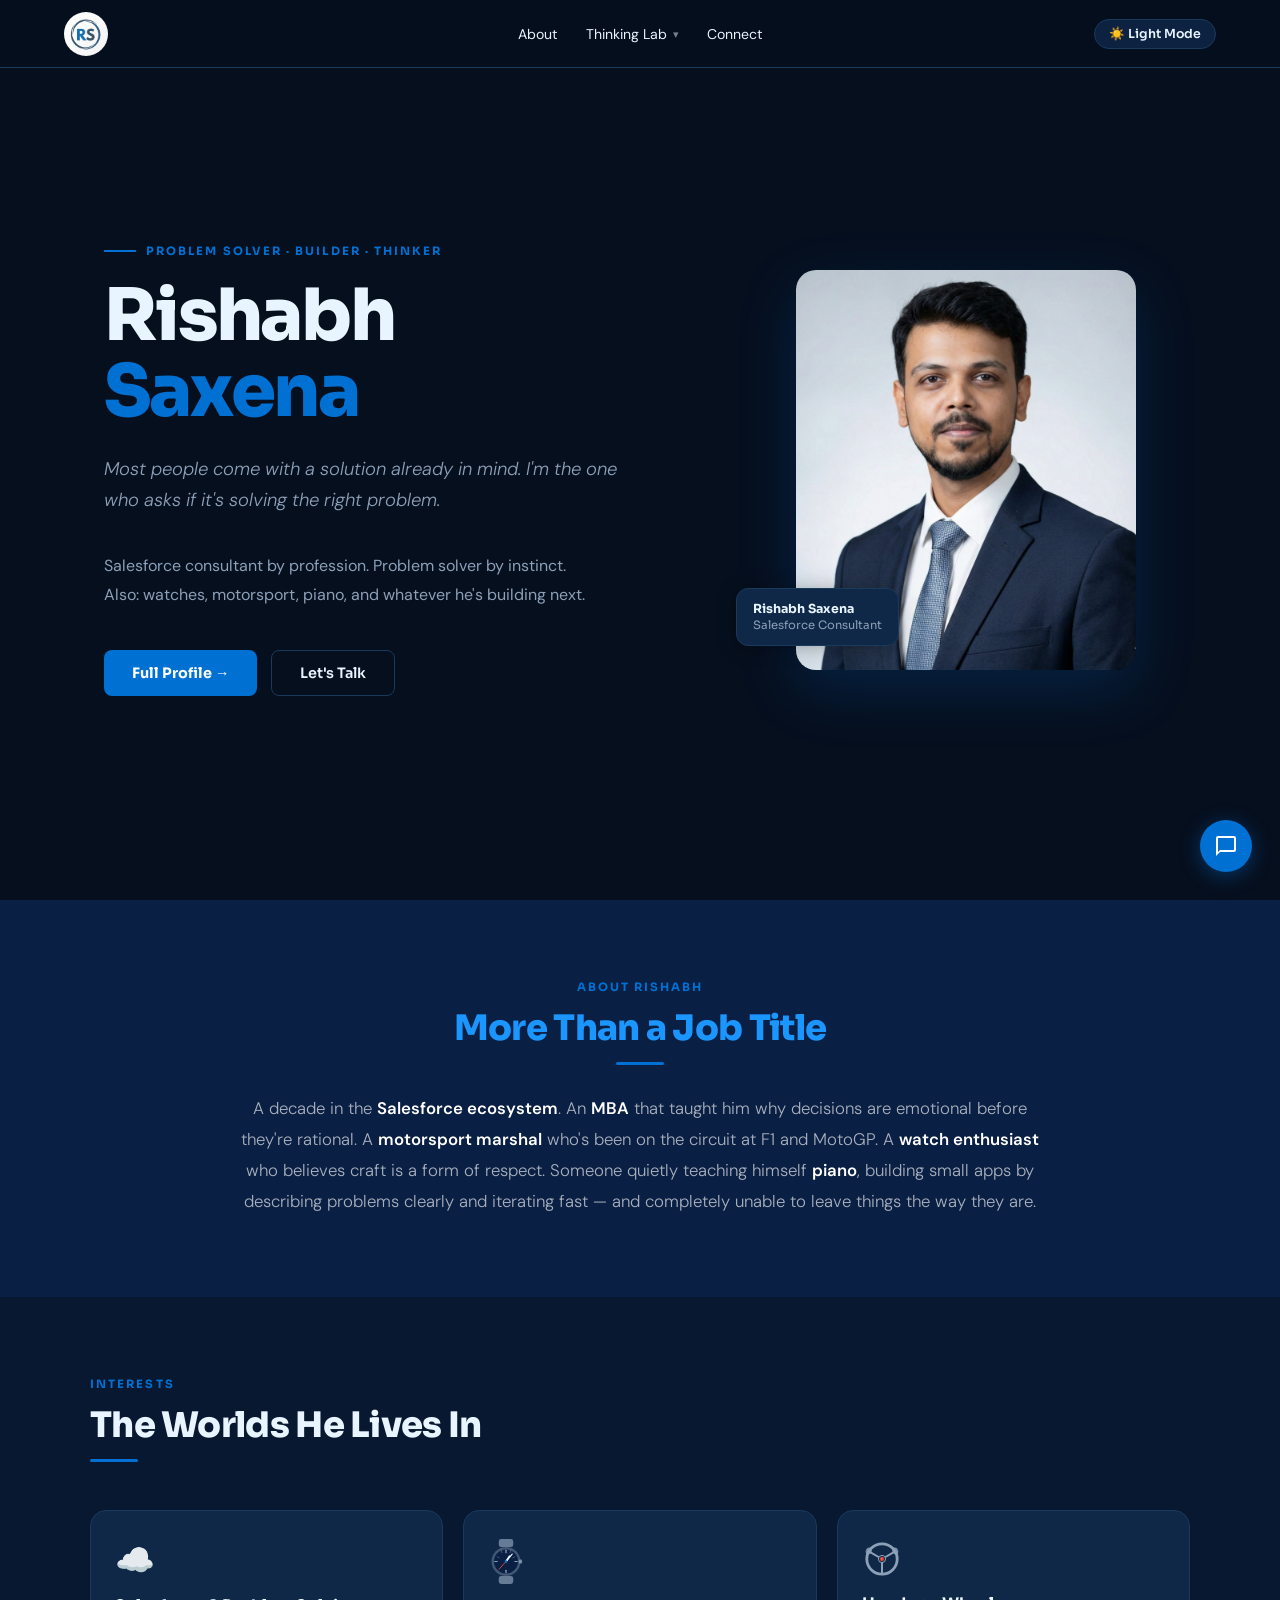
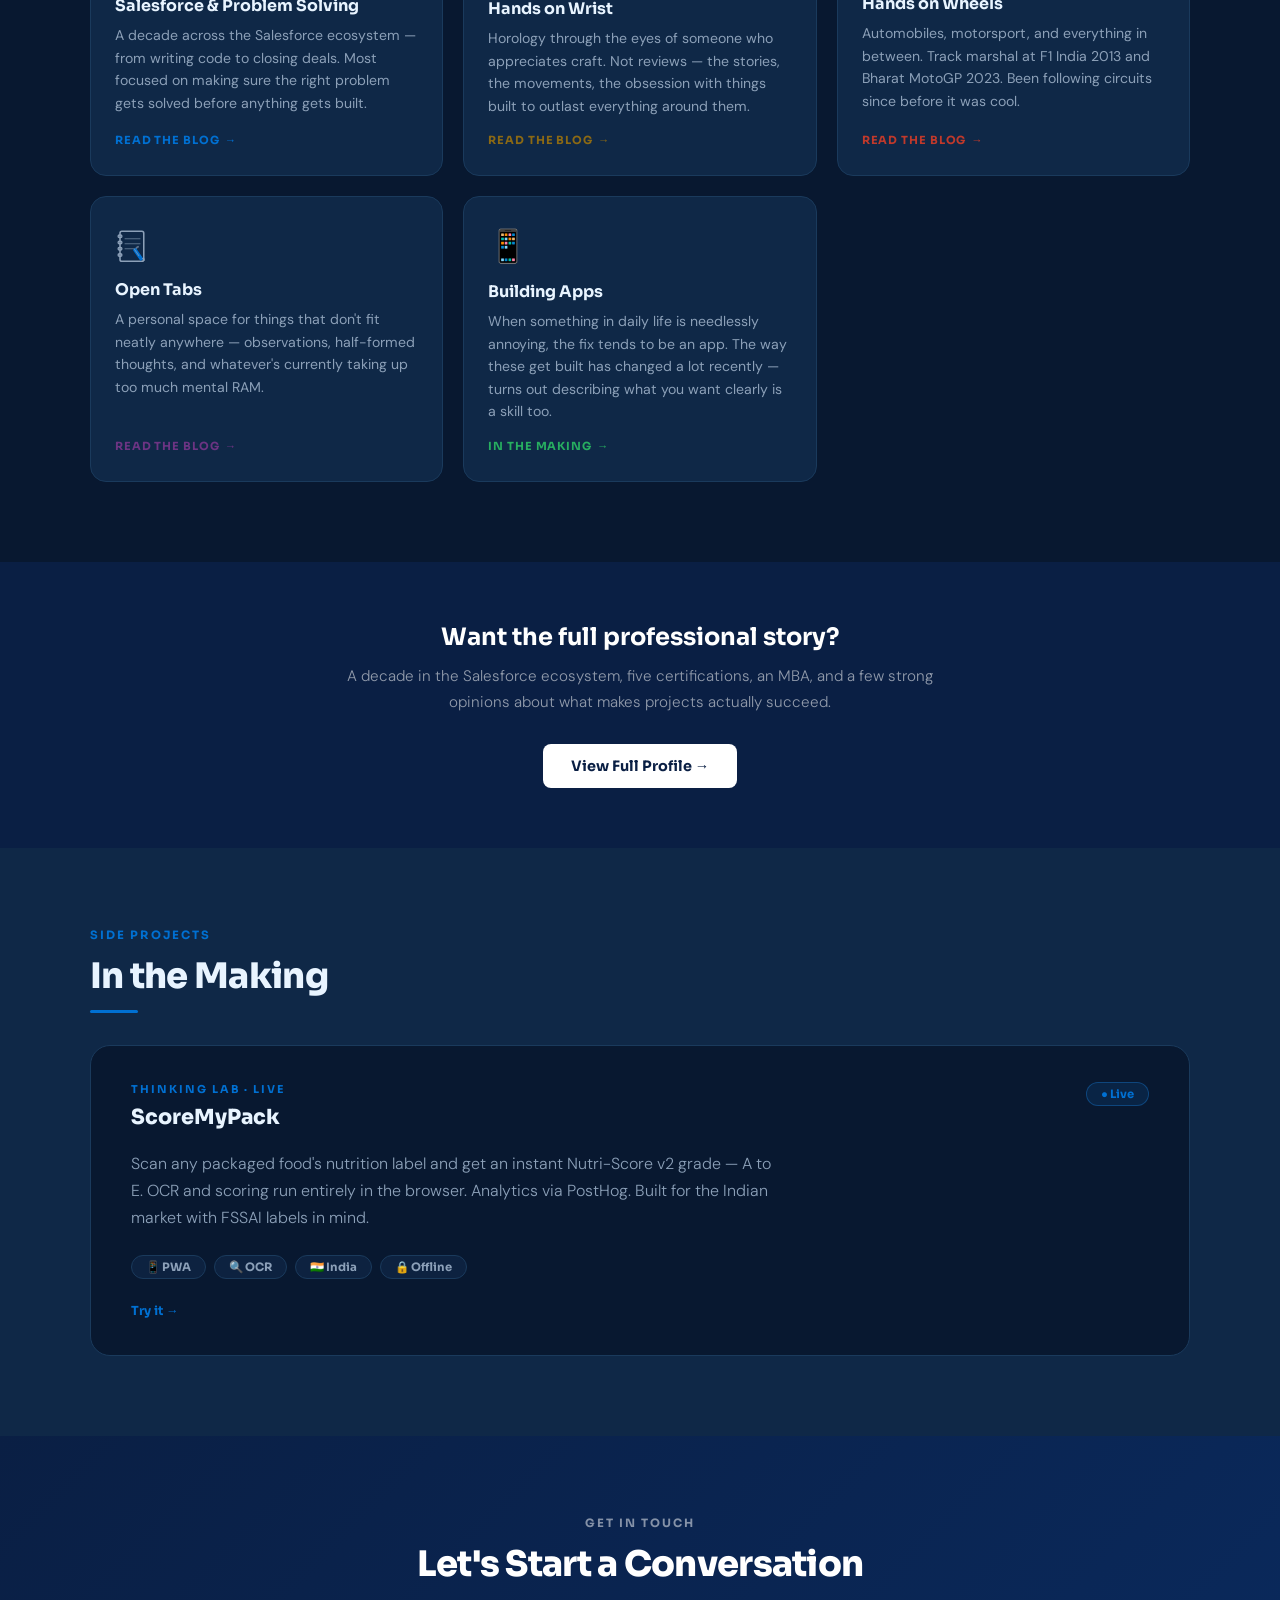
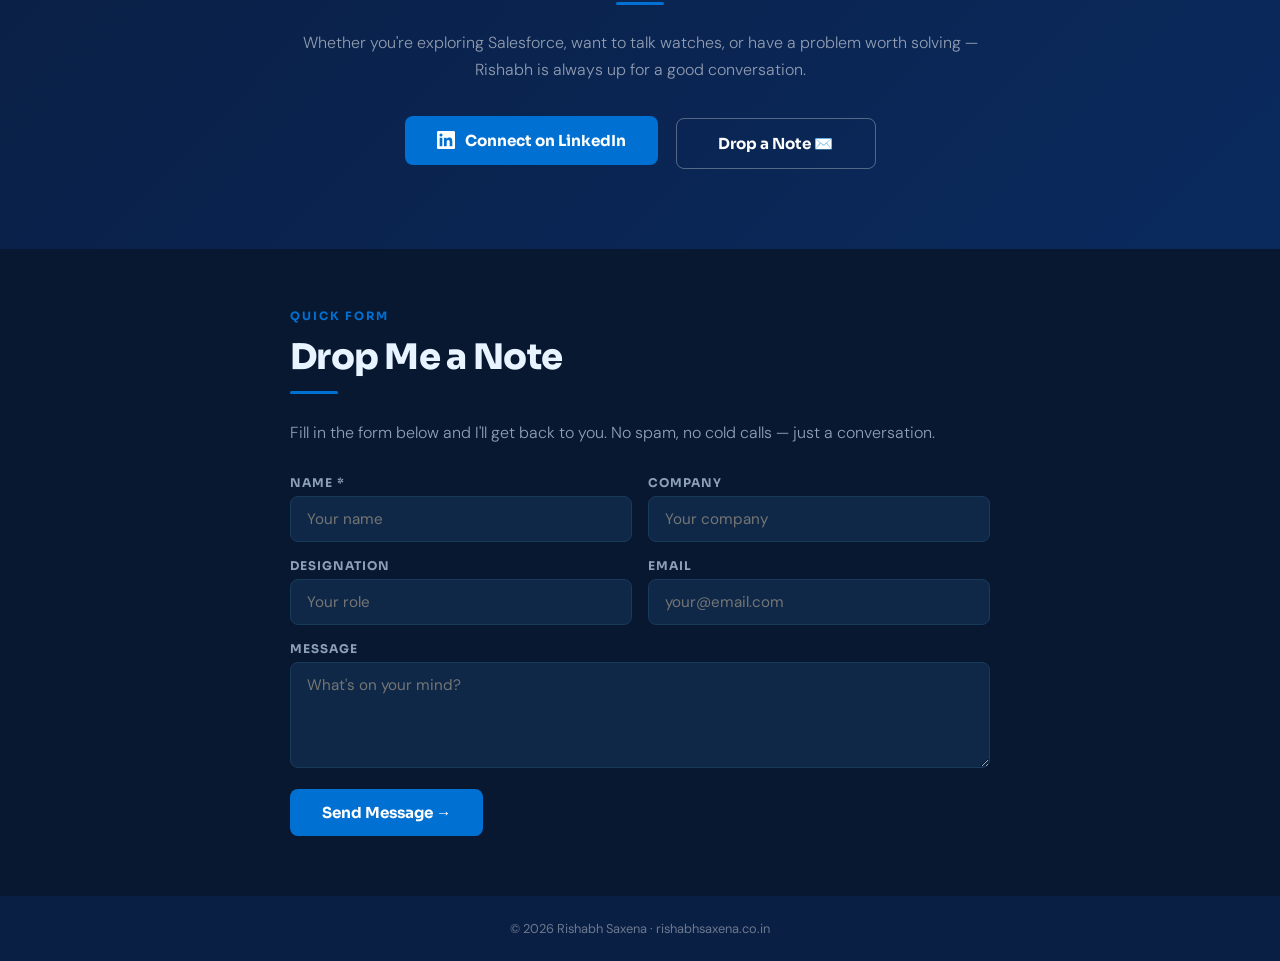
==== commit f81ed072: "Add files via upload" ====
--- a/index.html
+++ b/index.html
@@ -1,1750 +1,1293 @@
 <!DOCTYPE html>
-<html lang="en">
+<html lang="en" data-theme="dark">
 <head>
 <meta charset="UTF-8">
-<meta name="viewport" content="width=device-width, initial-scale=1.0, maximum-scale=1.0">
-<meta name="theme-color" content="#0D1117">
-<meta name="mobile-web-app-capable" content="yes">
-<meta name="apple-mobile-web-app-capable" content="yes">
-<meta name="apple-mobile-web-app-status-bar-style" content="black-translucent">
-<meta name="apple-mobile-web-app-title" content="ScoreMyPack">
-<link rel="manifest" href="manifest.json">
-<link rel="apple-touch-icon" href="icon-192.png">
-<title>ScoreMyPack</title>
-<!-- PostHog Analytics -->
-<script>
-!function(t,e){var o,n,p,r;e.__SV||(window.posthog=e,e._i=[],e.init=function(i,s,a){function g(t,e){var o=e.split(".");2==o.length&&(t=t[o[0]],e=o[1]);t[e]=function(){t.push([e].concat(Array.prototype.slice.call(arguments,0)))}}(p=t.createElement("script")).type="text/javascript",p.crossOrigin="anonymous",p.async=!0,p.src=s.api_host+"/static/array.js",(r=t.getElementsByTagName("script")[0]).parentNode.insertBefore(p,r);var u=e;for(void 0!==a?u=e[a]=[]:a="posthog",u.people=u.people||[],u.toString=function(t){var e="posthog";return"posthog"!==a&&(e+="."+a),t||(e+=" (stub)"),e},u.people.toString=function(){return u.toString(1)+" (stub)"},o="capture identify alias people.set people.set_once set_config register register_once unregister opt_out_capturing has_opted_out_capturing opt_in_capturing reset isFeatureEnabled onFeatureFlags getFeatureFlag getFeatureFlagPayload reloadFeatureFlags group updateEarlyAccessFeatureEnrollment getEarlyAccessFeatures getActiveMatchingSurveys getSurveys onSessionId".split(" "),n=0;n<o.length;n++)g(u,o[n]);e._i.push([i,s,a])},e.__SV=1)}(document,window.posthog||[]);
-posthog.init('phc_pV141cAwQHLesHjKjr21zJ5jdSgyYG2OwBk8vEjazhU', {
-  api_host: 'https://us.i.posthog.com',
-  autocapture: false,
-  capture_pageview: true,
-  persistence: 'localStorage+cookie'
-});
+<meta name="viewport" content="width=device-width, initial-scale=1.0">
+  <link rel="stylesheet" href="/styles.css">
+<title>Rishabh Saxena</title>
+<meta name="description" content="Problem solver. Salesforce Consultant, problem solver, watch enthusiast, motorsport marshal.">
+  <!-- Open Graph -->
+  <meta property="og:type"        content="website">
+  <meta property="og:url"         content="https://rishabhsaxena.co.in">
+  <meta property="og:title"       content="Rishabh Saxena">
+  <meta property="og:description" content="Problem solver. Salesforce Consultant, problem solver, watch enthusiast, motorsport marshal.">
+  <meta property="og:image"       content="https://rishabhsaxena.co.in/photo.png">
+  <!-- Twitter Card -->
+  <meta name="twitter:card"        content="summary_large_image">
+  <meta name="twitter:title"       content="Rishabh Saxena">
+  <meta name="twitter:description" content="Problem solver. Salesforce Consultant, problem solver, watch enthusiast, motorsport marshal.">
+  <meta name="twitter:image"       content="https://rishabhsaxena.co.in/photo.png">
+<meta name="keywords" content="Rishabh Saxena, Salesforce, Problem Solver, Consultant, Watches, Motorsport, Piano, Vibe Coding">
+<link rel="preconnect" href="https://fonts.googleapis.com">
+<link href="https://fonts.googleapis.com/css2?family=Sora:wght@300;400;600;700;800&family=DM+Sans:ital,wght@0,300;0,400;0,500;1,300&display=swap" rel="stylesheet">
+<link rel="icon" href="/logo.png" type="image/png">
+<script type="application/ld+json">
+{
+  "@context": "https://schema.org",
+  "@type": "Person",
+  "name": "Rishabh Saxena",
+  "url": "https://rishabhsaxena.co.in",
+  "image": "https://rishabhsaxena.co.in/photo.png",
+  "jobTitle": "Salesforce Consultant",
+  "worksFor": { "@type": "Organization", "name": "Salesforce" },
+  "sameAs": ["https://linkedin.com/in/rishabh0201"]
+}
 </script>
-<!-- Google Analytics -->
-<script async src="https://www.googletagmanager.com/gtag/js?id=G-8GHGE13QRJ"></script>
-<script>
-  window.dataLayer = window.dataLayer || [];
-  function gtag(){dataLayer.push(arguments);}
-  gtag('js', new Date());
-  gtag('config', 'G-8GHGE13QRJ');
-</script>
-
-<link rel="preconnect" href="https://fonts.googleapis.com">
-<link href="https://fonts.googleapis.com/css2?family=Syne:wght@400;600;700;800&family=DM+Sans:wght@300;400;500&display=swap" rel="stylesheet">
 <style>
-:root{--bg:#0B1520;--surface:#111E2E;--surface2:#172438;--border:#1E3450;--text:#E2EBF5;--muted:#7A96B0;--accent:#1464B4;--accent-bright:#2E8AE6;--grade-a:#038141;--grade-b:#85BB2F;--grade-c:#FECB02;--grade-d:#EE8100;--grade-e:#E63E11}
-*{margin:0;padding:0;box-sizing:border-box;-webkit-tap-highlight-color:transparent}
-body{font-family:'DM Sans',sans-serif;background:var(--bg);color:var(--text);height:100vh;overflow:hidden}
-body::before{content:'';position:fixed;inset:0;background:radial-gradient(ellipse 80% 50% at 20% -10%,rgba(20,100,180,.15) 0%,transparent 60%),radial-gradient(ellipse 60% 40% at 80% 110%,rgba(40,80,100,.12) 0%,transparent 60%);pointer-events:none;z-index:0}
-.app{position:relative;z-index:1;max-width:480px;margin:0 auto;height:100%;overflow:hidden;display:flex;flex-direction:column}
-header{padding:20px 24px 16px;display:flex;align-items:center;justify-content:space-between;border-bottom:1px solid var(--border);background:rgba(13,17,23,.8);backdrop-filter:blur(12px);position:sticky;top:0;z-index:100}
-.logo-group{display:flex;align-items:center;gap:12px}
-.brand{display:flex;flex-direction:column}
-.brand-name{font-family:'Syne',sans-serif;font-weight:700;font-size:18px;letter-spacing:-.3px;line-height:1}
-.brand-name span{color:var(--accent-bright)}
-.brand-tagline{font-size:10px;color:var(--muted);letter-spacing:.5px;margin-top:2px;text-transform:uppercase}
-.fssai-badge{font-size:9px;color:var(--muted);border:1px solid var(--border);padding:3px 8px;border-radius:20px;letter-spacing:.5px}
-main{flex:1;display:flex;flex-direction:column}
-.scanner-card{background:var(--surface);border:1px solid var(--border);border-radius:20px;overflow:hidden}
-.scanner-area{aspect-ratio:4/3;background:var(--surface2);display:flex;flex-direction:column;align-items:center;justify-content:center;gap:12px;position:relative;overflow:hidden;cursor:pointer}
-.scanner-area.has-image{background:#000}
-#preview-img{width:100%;height:100%;object-fit:contain;display:none}
-.scanner-area.has-image #preview-img{display:block}
-.scanner-area.has-image .scan-placeholder{display:none}
-.corner{position:absolute;width:24px;height:24px;border-color:var(--accent-bright);border-style:solid;opacity:.7}
-.corner.tl{top:12px;left:12px;border-width:2px 0 0 2px;border-radius:4px 0 0 0}
-.corner.tr{top:12px;right:12px;border-width:2px 2px 0 0;border-radius:0 4px 0 0}
-.corner.bl{bottom:12px;left:12px;border-width:0 0 2px 2px;border-radius:0 0 0 4px}
-.corner.br{bottom:12px;right:12px;border-width:0 2px 2px 0;border-radius:0 0 4px 0}
-.scan-placeholder{display:flex;flex-direction:column;align-items:center;gap:10px}
-.scan-icon{width:56px;height:56px;border:2px dashed var(--border);border-radius:14px;display:flex;align-items:center;justify-content:center}
-.scan-icon svg{opacity:.4}
-.scan-text{font-size:13px;color:var(--muted);text-align:center;line-height:1.5}
-.scan-text strong{color:var(--text);display:block;font-size:15px;margin-bottom:2px}
-.scan-line{position:absolute;left:0;right:0;height:2px;background:linear-gradient(90deg,transparent,var(--accent-bright),transparent);animation:scanline 2.5s ease-in-out infinite;opacity:0}
-.scanner-area.has-image .scan-line{opacity:1}
-@keyframes scanline{0%{top:10%;opacity:0}10%{opacity:1}90%{opacity:1}100%{top:90%;opacity:0}}
-.scanner-actions{padding:14px 16px;display:flex;gap:10px;border-top:1px solid var(--border)}
-.btn{flex:1;padding:12px;border-radius:12px;border:none;font-family:'DM Sans',sans-serif;font-size:13px;font-weight:500;cursor:pointer;display:flex;align-items:center;justify-content:center;gap:6px;transition:all .2s;letter-spacing:.2px}
-.btn-camera{background:var(--accent);color:#fff;font-weight:600}
-.btn-camera:active{transform:scale(.97);background:#0F52A0}
-.btn-upload{background:var(--surface2);color:var(--text);border:1px solid var(--border)}
-.btn-upload:active{transform:scale(.97)}
-.btn-analyse{width:100%;padding:15px;border-radius:14px;border:none;background:linear-gradient(135deg,#1464B4,#2E8AE6);color:#fff;font-family:'Syne',sans-serif;font-weight:700;font-size:15px;cursor:pointer;letter-spacing:.3px;transition:all .2s;display:flex;align-items:center;justify-content:center;gap:8px;box-shadow:0 4px 20px rgba(20,100,180,.35)}
-.btn-analyse:disabled{opacity:.3;cursor:not-allowed;box-shadow:none}
-.btn-analyse:not(:disabled):active{transform:scale(.98)}
-.processing-card{background:var(--surface);border:1px solid var(--border);border-radius:20px;padding:32px 24px;display:none;flex-direction:column;align-items:center;gap:16px;text-align:center}
-.processing-card.active{display:flex}
-.spinner{width:44px;height:44px;border:3px solid var(--border);border-top-color:var(--accent-bright);border-radius:50%;animation:spin .8s linear infinite}
-@keyframes spin{to{transform:rotate(360deg)}}
-.processing-text{font-family:'Syne',sans-serif;font-weight:600;font-size:15px}
-.processing-sub{font-size:12px;color:var(--muted)}
-.progress-bar{width:100%;height:4px;background:var(--border);border-radius:2px;overflow:hidden}
-.progress-fill{height:100%;background:var(--accent-bright);border-radius:2px;width:0%;transition:width .4s ease}
-/* ── Shared ── */
-@keyframes slideUp{from{opacity:0;transform:translateY(20px)}to{opacity:1;transform:translateY(0)}}
-@keyframes pulse{0%,100%{opacity:1;transform:scale(1)}50%{opacity:.5;transform:scale(.8)}}
-#camera-input,#upload-input{display:none}
-footer{padding:16px 20px;text-align:center;font-size:11px;color:var(--border);border-top:1px solid var(--border)}
-.compress-notice{background:rgba(20,100,180,.08);border:1px solid rgba(20,100,180,.2);border-radius:10px;padding:10px 14px;font-size:11px;color:var(--muted);align-items:center;gap:8px;display:none}
-.compress-notice.active{display:flex}
-.compress-dot{width:6px;height:6px;border-radius:50%;background:var(--accent-bright);flex-shrink:0;animation:pulse 1.5s ease-in-out infinite}
-.error-card{background:rgba(230,62,17,.08);border:1px solid rgba(230,62,17,.25);border-radius:16px;padding:20px;display:none;text-align:center;gap:10px;flex-direction:column;align-items:center}
-.error-card.active{display:flex}
-.error-title{font-family:'Syne',sans-serif;font-weight:700;font-size:15px;color:#FF6B6B}
-.error-msg{font-size:13px;color:var(--muted);line-height:1.5}
-.rescan-btn{width:calc(100% - 40px);margin:0 20px 20px;padding:13px;border-radius:12px;border:1px solid var(--border);background:transparent;color:var(--muted);font-family:'DM Sans',sans-serif;font-size:13px;cursor:pointer;transition:all .2s;display:none}
-.rescan-btn.active{display:block}
-.rescan-btn:active{background:var(--surface2)}
-
-/* ── Review card ── */
-.review-card{background:var(--surface);border:1px solid var(--border);border-radius:20px;overflow:hidden;display:none;animation:slideUp .35s ease}
-.review-card.active{display:block}
-.review-header{padding:18px 20px 14px;border-bottom:1px solid var(--border);display:flex;align-items:flex-start;justify-content:space-between;gap:12px}
-.review-title{font-family:'Syne',sans-serif;font-weight:700;font-size:16px}
-.review-sub{font-size:12px;color:var(--muted);margin-top:3px;line-height:1.4}
-.ocr-conf{font-size:10px;padding:3px 8px;border-radius:10px;font-weight:600;letter-spacing:.4px;flex-shrink:0;margin-top:2px;white-space:nowrap}
-.conf-hi{background:rgba(3,129,65,.15);color:#4ec97b;border:1px solid rgba(3,129,65,.3)}
-.conf-md{background:rgba(254,203,2,.12);color:#c9a000;border:1px solid rgba(254,203,2,.3)}
-.conf-lo{background:rgba(230,62,17,.12);color:#ff7755;border:1px solid rgba(230,62,17,.25)}
-/* Portion size row */
-.portion-row{display:flex;align-items:center;gap:10px;padding:12px 20px;border-bottom:1px solid var(--border);background:var(--surface2)}
-.portion-label{font-size:12px;color:var(--muted);flex:1}
-.portion-input{width:72px;background:var(--surface);border:1px solid var(--accent);border-radius:8px;padding:7px 10px;color:var(--text);font-family:'DM Sans',sans-serif;font-size:14px;font-weight:600;outline:none;text-align:center;-webkit-appearance:none;appearance:none}
-.portion-unit{font-size:12px;color:var(--muted)}
-.portion-same{font-size:10px;color:var(--muted);font-style:italic}
-/* Two-column table */
-.field-table{width:100%;padding:0 20px;margin-top:4px}
-.field-table-head{display:grid;grid-template-columns:1fr 90px 90px;gap:4px;padding:8px 0 6px;border-bottom:1px solid var(--border);margin-bottom:2px}
-.col-head{font-size:10px;color:var(--muted);text-align:center;letter-spacing:.3px}
-.col-head.col-name{text-align:left;padding-left:2px}
-.field-row-2col{display:grid;grid-template-columns:1fr 90px 90px;gap:4px;align-items:center;padding:5px 0;border-bottom:1px solid rgba(30,52,80,.5)}
-.field-row-2col:last-child{border-bottom:none}
-.field-name-cell{font-size:12px;color:var(--muted);padding-left:2px;display:flex;align-items:center;gap:5px}
-.f-dot{display:inline-block;width:6px;height:6px;border-radius:50%;flex-shrink:0}
-.f-ok{background:#4ec97b}.f-miss{background:#E63E11}
-.field-cell{position:relative}
-.field-input-2{width:100%;background:var(--surface2);border:1px solid var(--border);border-radius:8px;padding:7px 6px;color:var(--text);font-family:'DM Sans',sans-serif;font-size:13px;outline:none;text-align:center;-webkit-appearance:none;appearance:none;transition:border-color .2s}
-.field-input-2:focus{border-color:var(--accent-bright)}
-.field-input-2.f-missing{border-color:rgba(230,62,17,.4);background:rgba(230,62,17,.04)}
-.field-input-2.f-missing:focus{border-color:var(--accent-bright);background:var(--surface2)}
-.field-input-2.f-readonly{background:transparent;border-color:transparent;color:var(--muted);cursor:default;pointer-events:none;font-weight:500}
-.field-unit-sm{font-size:9px;color:var(--border);display:block;text-align:center;margin-top:1px}
-.field-divider{height:1px;background:var(--border);margin:4px 0}
-.review-actions{padding:12px 20px 20px;display:flex;flex-direction:column;gap:10px}
-.review-note{font-size:11px;color:var(--muted);text-align:center;line-height:1.5;padding:0 4px}
-.btn-calc{width:100%;padding:14px;border-radius:13px;border:none;background:linear-gradient(135deg,#1464B4,#2E8AE6);color:#fff;font-family:'Syne',sans-serif;font-weight:700;font-size:15px;cursor:pointer;box-shadow:0 4px 16px rgba(20,100,180,.3);transition:all .2s;letter-spacing:.3px}
-.btn-calc:active{transform:scale(.98)}
-.btn-rescan-sm{width:100%;padding:11px;border-radius:12px;border:1px solid var(--border);background:transparent;color:var(--muted);font-family:'DM Sans',sans-serif;font-size:13px;cursor:pointer;transition:all .2s}
-.btn-rescan-sm:active{background:var(--surface2)}
-
-/* ── Result card ── */
-.result-card{background:var(--surface);border:1px solid var(--border);border-radius:20px;overflow:hidden;display:none;animation:slideUp .4s ease}
-.result-card.active{display:block}
-.result-header{padding:20px 20px 16px;border-bottom:1px solid var(--border);display:flex;align-items:center;justify-content:space-between}
-.product-label{font-size:11px;color:var(--muted);text-transform:uppercase;letter-spacing:.8px;margin-bottom:4px}
-.product-name{font-family:'Syne',sans-serif;font-weight:700;font-size:16px}
-.grade-badge{width:56px;height:56px;border-radius:14px;display:flex;align-items:center;justify-content:center;font-family:'Syne',sans-serif;font-weight:800;font-size:28px;color:#fff;flex-shrink:0}
-.grade-A{background:var(--grade-a);box-shadow:0 4px 20px rgba(3,129,65,.4)}
-.grade-B{background:var(--grade-b);box-shadow:0 4px 20px rgba(133,187,47,.4)}
-.grade-C{background:var(--grade-c);color:#1a1a1a;box-shadow:0 4px 20px rgba(254,203,2,.4)}
-.grade-D{background:var(--grade-d);box-shadow:0 4px 20px rgba(238,129,0,.4)}
-.grade-E{background:var(--grade-e);box-shadow:0 4px 20px rgba(230,62,17,.4)}
-.grade-bar{padding:16px 20px;display:flex;gap:6px;border-bottom:1px solid var(--border)}
-.grade-pill{flex:1;padding:8px 4px;border-radius:8px;text-align:center;font-family:'Syne',sans-serif;font-weight:700;font-size:14px;opacity:.25;transition:all .3s;color:#fff}
-.grade-pill.active{opacity:1;transform:scale(1.08)}
-.pill-A{background:var(--grade-a)}.pill-B{background:var(--grade-b)}.pill-C{background:var(--grade-c);color:#1a1a1a}.pill-D{background:var(--grade-d)}.pill-E{background:var(--grade-e)}
-/* Two-column nutrient table in result */
-.nutrients-section{padding:16px 20px;border-bottom:1px solid var(--border)}
-.section-title{font-size:11px;color:var(--muted);text-transform:uppercase;letter-spacing:.8px;margin-bottom:12px}
-.nutrient-table-head{display:grid;grid-template-columns:100px 1fr 64px 64px;gap:6px;padding-bottom:8px;border-bottom:1px solid var(--border);margin-bottom:6px}
-.nt-col-head{font-size:10px;color:var(--muted);letter-spacing:.3px}
-.nt-col-head.right{text-align:right}
-.nutrient-row-2{display:grid;grid-template-columns:100px 1fr 64px 64px;gap:6px;align-items:center;padding:6px 0;border-bottom:1px solid rgba(30,52,80,.4)}
-.nutrient-row-2:last-child{border-bottom:none}
-.nutrient-name{font-size:12px;color:var(--muted);line-height:1.3}
-.nutrient-bar-wrap{height:5px;background:var(--border);border-radius:3px;overflow:hidden;align-self:center}
-.nutrient-bar-fill{height:100%;border-radius:3px;transition:width .8s ease}
-.fill-bad{background:linear-gradient(90deg,#B44020,#E63E11)}
-.fill-good{background:linear-gradient(90deg,#2E8AE6,#1464B4)}
-.nutrient-val{font-size:12px;color:var(--text);text-align:right;font-variant-numeric:tabular-nums}
-.nutrient-val.muted{color:var(--muted)}
-.score-section{padding:16px 20px;border-bottom:1px solid var(--border)}
-.score-row{display:flex;justify-content:space-between;align-items:center;padding:6px 0}
-.score-label{font-size:13px;color:var(--muted)}
-.score-val{font-size:13px;font-weight:500;font-variant-numeric:tabular-nums}
-.score-val.bad{color:#7AB0D0}.score-val.good{color:var(--accent-bright)}
-.score-val.total{color:var(--text);font-family:'Syne',sans-serif;font-weight:700;font-size:15px}
-.score-divider{height:1px;background:var(--border);margin:4px 0}
-.verdict-section{padding:16px 20px}
-.verdict-box{background:var(--surface2);border-radius:12px;padding:14px;font-size:13px;line-height:1.6;color:var(--text);border-left:3px solid var(--accent-bright)}
-.tips{display:flex;flex-direction:column;gap:8px;margin-top:12px}
-.tip{display:flex;align-items:flex-start;gap:8px;font-size:12px;color:var(--muted);line-height:1.5}
-.tip-dot{width:6px;height:6px;border-radius:50%;flex-shrink:0;margin-top:5px}
-.tip-green{background:var(--accent-bright)}.tip-orange{background:#B44020}
-
-/* ── Steps ── */
-.steps-row{display:flex;align-items:flex-start;justify-content:center;gap:4px;margin-bottom:16px;padding:0 4px}
-.step{flex:1;display:flex;flex-direction:column;align-items:center;gap:8px;text-align:center}
-.step-icon{width:44px;height:44px;border-radius:12px;background:var(--surface);border:1px solid var(--border);display:flex;align-items:center;justify-content:center;color:var(--accent-bright)}
-.step-label{font-family:'Syne',sans-serif;font-size:12px;font-weight:700;color:var(--text)}
-.step-desc{font-size:10px;color:var(--muted);line-height:1.4}
-.step-arrow{font-size:20px;color:var(--border);margin-top:12px;flex-shrink:0}
-
-/* ── Viewfinder ── */
-.viewfinder{width:120px;height:90px;position:relative;display:flex;align-items:center;justify-content:center}
-.vf-corner{position:absolute;width:18px;height:18px;border-color:var(--accent-bright);border-style:solid;opacity:.9}
-.vf-corner.vf-tl{top:0;left:0;border-width:2px 0 0 2px;border-radius:3px 0 0 0}
-.vf-corner.vf-tr{top:0;right:0;border-width:2px 2px 0 0;border-radius:0 3px 0 0}
-.vf-corner.vf-bl{bottom:0;left:0;border-width:0 0 2px 2px;border-radius:0 0 0 3px}
-.vf-corner.vf-br{bottom:0;right:0;border-width:0 2px 2px 0;border-radius:0 0 3px 0}
-.vf-pulse{position:absolute;inset:0;border-radius:4px;border:1px solid var(--accent-bright);opacity:0;animation:vfpulse 2.5s ease-in-out infinite}
-.vf-inner{display:flex;align-items:center;justify-content:center}
-@keyframes vfpulse{0%,100%{opacity:0;transform:scale(1)}50%{opacity:.3;transform:scale(1.06)}}
-
-/* ── Crop Modal ── */
-.crop-modal{display:none;flex-direction:column;gap:0;background:var(--surface);border:1px solid var(--border);border-radius:20px;overflow:hidden;margin-bottom:12px}
-.crop-modal.active{display:flex}
-.crop-header{padding:16px 20px 12px;border-bottom:1px solid var(--border)}
-.crop-title{font-family:'Syne',sans-serif;font-size:15px;font-weight:700;color:var(--text)}
-.crop-hint{font-size:12px;color:var(--muted);margin-top:2px}
-.crop-canvas-wrap{position:relative;width:100%;background:#000;overflow:hidden;max-height:65vw}
-.crop-canvas-wrap img{width:100%;display:block;user-select:none;-webkit-user-drag:none}
-#crop-canvas{display:none}
-.crop-overlay{position:absolute;inset:0;pointer-events:none}
-.crop-box{position:absolute;border:2px solid var(--accent-bright);box-shadow:0 0 0 9999px rgba(0,0,0,.55);pointer-events:all;cursor:move}
-.crop-guideline{position:absolute;background:rgba(255,255,255,.25);pointer-events:none}
-.crop-guideline-h1,.crop-guideline-h2{left:0;right:0;height:1px}
-.crop-guideline-h1{top:33.33%}.crop-guideline-h2{top:66.66%}
-.crop-guideline-v1,.crop-guideline-v2{top:0;bottom:0;width:1px}
-.crop-guideline-v1{left:33.33%}.crop-guideline-v2{left:66.66%}
-.crop-handle{position:absolute;width:18px;height:18px;background:var(--accent-bright);border-radius:3px}
-.crop-handle-tl{top:-4px;left:-4px;cursor:nw-resize}
-.crop-handle-tr{top:-4px;right:-4px;cursor:ne-resize}
-.crop-handle-bl{bottom:-4px;left:-4px;cursor:sw-resize}
-.crop-handle-br{bottom:-4px;right:-4px;cursor:se-resize}
-.crop-actions{display:flex;gap:10px;padding:14px 16px;border-top:1px solid var(--border)}
-.crop-btn{flex:1;padding:12px;border-radius:12px;border:none;font-family:'DM Sans',sans-serif;font-size:13px;font-weight:500;cursor:pointer;display:flex;align-items:center;justify-content:center;gap:6px;transition:all .2s}
-.crop-btn-skip{background:var(--surface2);color:var(--muted)}.crop-btn-skip:hover{color:var(--text)}
-.crop-btn-confirm{background:var(--accent);color:#fff}.crop-btn-confirm:hover{background:var(--accent-bright)}
-
-/* ── Data Notice ── */
-.data-notice{display:flex;align-items:flex-start;gap:8px;padding:12px 16px;background:var(--surface);border:1px solid var(--border);border-radius:12px;font-size:11px;color:var(--muted);line-height:1.6}
-.data-notice svg{flex-shrink:0;margin-top:1px;opacity:.6}
-
-/* ── Review accuracy note ── */
-.review-accuracy-note{display:flex;align-items:flex-start;gap:7px;padding:10px 16px;background:rgba(46,138,230,.07);border-bottom:1px solid var(--border);font-size:12px;color:var(--muted);line-height:1.6}
-.review-accuracy-note svg{flex-shrink:0;margin-top:1px;color:var(--accent-bright);opacity:.8}
-
-/* ── Splash Modal ── */
-.splash-modal{position:fixed;inset:0;z-index:999;display:flex;flex-direction:column;background:var(--bg);overflow-y:auto;-webkit-overflow-scrolling:touch}
-.splash-modal.hidden{display:none}
-.splash-inner{max-width:480px;margin:0 auto;width:100%;padding:32px 24px 120px;display:flex;flex-direction:column;gap:28px}
-.splash-logo-row{display:flex;align-items:center;gap:12px}
-.splash-logo-img{width:40px;height:40px;border-radius:10px;flex-shrink:0}
-.splash-brand-name{font-family:'Syne',sans-serif;font-size:17px;font-weight:800;color:var(--text)}
-.splash-brand-name span{color:var(--accent-bright)}
-.splash-eyebrow{font-family:'Syne',sans-serif;font-size:11px;font-weight:700;letter-spacing:.15em;text-transform:uppercase;color:var(--accent-bright)}
-.splash-headline{font-family:'Syne',sans-serif;font-size:clamp(22px,6vw,30px);font-weight:800;color:var(--text);line-height:1.25}
-.splash-headline em{color:var(--accent-bright);font-style:normal}
-.splash-divider{width:36px;height:3px;background:var(--accent);border-radius:2px}
-.splash-.splash-body{font-size:14px;font-weight:300;color:var(--muted);line-height:1.85;display:flex;flex-direction:column;gap:12px}
-.splash-body p{margin:0}
-.splash-grade-row{display:flex;gap:8px}
-.splash-grade-chip{flex:1;display:flex;flex-direction:column;align-items:center;gap:4px;padding:10px 4px;border-radius:10px;border:1px solid var(--border)}
-.splash-grade-chip .gc-letter{font-family:'Syne',sans-serif;font-size:16px;font-weight:800}
-.splash-grade-chip .gc-desc{font-size:9px;color:var(--muted);text-align:center}
-.splash-grade-chip.ga{border-color:var(--grade-a);background:rgba(3,129,65,.08)}.splash-grade-chip.ga .gc-letter{color:var(--grade-a)}
-.splash-grade-chip.gb{border-color:var(--grade-b);background:rgba(133,187,47,.08)}.splash-grade-chip.gb .gc-letter{color:var(--grade-b)}
-.splash-grade-chip.gc{border-color:var(--grade-c);background:rgba(254,203,2,.08)}.splash-grade-chip.gc .gc-letter{color:var(--grade-c)}
-.splash-grade-chip.gd{border-color:var(--grade-d);background:rgba(238,129,0,.08)}.splash-grade-chip.gd .gc-letter{color:var(--grade-d)}
-.splash-grade-chip.ge{border-color:var(--grade-e);background:rgba(230,62,17,.08)}.splash-grade-chip.ge .gc-letter{color:var(--grade-e)}
-.splash-closing{padding:16px 20px;background:var(--surface);border:1px solid var(--border);border-radius:14px;border-left:3px solid var(--accent-bright);font-size:13px;color:var(--muted);line-height:1.8;font-style:italic}
-.splash-cta-fixed{position:fixed;bottom:0;left:0;right:0;padding:16px 24px 28px;background:linear-gradient(to top,var(--bg) 70%,transparent);z-index:1000}
-.splash-cta-inner{max-width:480px;margin:0 auto}
-.splash-btn{width:100%;padding:16px;background:var(--accent);color:#fff;border:none;border-radius:14px;font-family:'Syne',sans-serif;font-size:15px;font-weight:700;cursor:pointer;display:flex;align-items:center;justify-content:center;gap:10px;transition:background .2s}
-.splash-btn:hover{background:var(--accent-bright)}
-.splash-btn svg{transition:transform .2s}
-.splash-btn:hover svg{transform:translateX(3px)}
-
-/* ══ FITMENT: no-scroll for scanner + processing + error screens ══ */
-
-/* Lock viewport */
-html { height: 100%; }
-
-/* Header: tighter padding */
-header { padding: 12px 20px 10px; flex-shrink: 0; }
-
-/* Main: fills remaining space, clips scanner screen only */
-main { padding: 12px 16px; gap: 10px; overflow: hidden; position: relative; }
-
-/* Scanner card: flex-grow to fill space, scanner-area uses remaining */
-.scanner-card { display: flex; flex-direction: column; flex: 1; min-height: 0; }
-.scanner-area {
-  aspect-ratio: unset !important;
-  flex: 1;
-  min-height: 0;
-}
-.scanner-actions { flex-shrink: 0; }
-
-/* Steps: more compact */
-.steps-row { margin-bottom: 8px; }
-.step-icon { width: 36px; height: 36px; }
-.step-label { font-size: 11px; }
-.step-desc { font-size: 9px; }
-.step-arrow { font-size: 16px; margin-top: 8px; }
-
-/* Analyse button: slightly tighter */
-.btn-analyse { padding: 12px; font-size: 14px; }
-
-/* Data notice: tighter */
-.data-notice { padding: 8px 12px; font-size: 10px; }
-
-/* Compress notice: compact */
-.compress-notice { padding: 7px 12px; font-size: 10px; }
-
-/* Processing: centred, fills main */
-.processing-card { flex: 1; justify-content: center; }
-
-/* Error card: fills space */
-.error-card { flex: 1; justify-content: center; }
-
-/* ── CROP: fullscreen fixed overlay so it's never clipped ── */
-.crop-modal {
-  position: fixed !important;
-  inset: 0 !important;
-  z-index: 500;
-  border-radius: 0 !important;
-  margin: 0 !important;
+html { scroll-behavior: smooth; }
+
+/* ── HERO ── */
+.hero {
+  min-height: 100vh;
+  display: flex; align-items: center;
+  padding: 100px 5% 60px;
+  max-width: 1200px;
+  margin: 0 auto;
+}
+.hero-inner {
+  display: grid;
+  grid-template-columns: 1fr 420px;
+  gap: 80px;
+  align-items: center;
+  width: 100%;
+}
+.hero-label {
+  font-family: 'Sora', sans-serif;
+  font-size: 0.72rem; font-weight: 700;
+  letter-spacing: 0.18em; text-transform: uppercase;
+  color: var(--sf-blue); margin-bottom: 20px;
+  display: flex; align-items: center; gap: 10px;
+}
+.hero-label::before {
+  content: ''; display: block;
+  width: 32px; height: 2px; background: var(--sf-blue);
+}
+.hero h1 {
+  font-family: 'Sora', sans-serif;
+  font-size: clamp(3rem, 6vw, 4.5rem);
+  font-weight: 800; letter-spacing: -0.03em;
+  line-height: 1.05; margin-bottom: 24px;
+}
+.hero h1 span { color: var(--sf-blue); }
+.hero-tagline {
+  font-size: 1.15rem; font-weight: 300;
+  color: var(--sf-subtext); line-height: 1.7;
+  max-width: 520px; margin-bottom: 36px;
+  font-style: italic;
+}
+.hero-intro {
+  font-size: 1rem; font-weight: 400;
+  color: var(--sf-subtext); line-height: 1.8;
+  max-width: 520px; margin-bottom: 40px;
+}
+.hero-intro strong { color: var(--sf-text); font-weight: 500; }
+.hero-actions { display: flex; gap: 14px; flex-wrap: wrap; }
+.btn-primary {
+  background: var(--sf-blue); color: white;
+  padding: 13px 28px; border-radius: 8px;
+  text-decoration: none; font-family: 'Sora', sans-serif;
+  font-weight: 700; font-size: 0.9rem;
+  transition: all 0.2s; display: inline-flex; align-items: center; gap: 8px;
+}
+.btn-primary:hover { background: var(--sf-electric); transform: translateY(-1px); }
+.btn-outline {
+  background: transparent; color: var(--sf-text);
+  padding: 13px 28px; border-radius: 8px;
+  text-decoration: none; font-family: 'Sora', sans-serif;
+  font-weight: 600; font-size: 0.9rem;
+  border: 1.5px solid var(--sf-border);
+  transition: all 0.2s; display: inline-flex; align-items: center; gap: 8px;
+}
+.btn-outline:hover { border-color: var(--sf-blue); color: var(--sf-blue); }
+.hero-photo {
+  position: relative;
+  display: flex; justify-content: center;
+}
+.hero-photo img {
+  width: 340px; height: 400px;
+  object-fit: cover; object-position: top;
+  border-radius: 20px;
+  box-shadow: 0 20px 60px rgba(0,112,210,0.2);
+}
+.hero-photo-badge {
+  position: absolute; bottom: 24px; left: -20px;
+  background: var(--sf-card); border: 1px solid var(--sf-border);
+  border-radius: 12px; padding: 12px 16px;
+  box-shadow: var(--shadow-card);
+  font-family: 'Sora', sans-serif; font-size: 0.78rem;
+}
+.hero-photo-badge strong { display: block; font-weight: 700; color: var(--sf-text); }
+.hero-photo-badge span { color: var(--sf-subtext); font-weight: 400; font-size: 0.72rem; }
+
+/* ── WHO I AM ── */
+.who-section {
+  background: var(--sf-navy);
+  padding: 80px 5%;
+}
+.who-inner {
+  max-width: 800px; margin: 0 auto; text-align: center;
+}
+.who-section .section-title { color: var(--sf-electric); }
+.who-section .section-divider { margin: 0 auto 28px; }
+.section-label {
+  font-family: 'Sora', sans-serif;
+  font-size: 0.72rem; font-weight: 700;
+  letter-spacing: 0.18em; text-transform: uppercase;
+  color: var(--sf-blue); margin-bottom: 12px;
+}
+.section-title {
+  font-family: 'Sora', sans-serif;
+  font-size: clamp(1.6rem, 3vw, 2.2rem);
+  font-weight: 800; letter-spacing: -0.02em;
+  margin-bottom: 12px;
+}
+.section-divider {
+  width: 48px; height: 3px;
+  background: var(--sf-blue); border-radius: 2px;
+  margin: 0 auto 28px;
+}
+.who-text {
+  font-size: 1.05rem; line-height: 1.85;
+  color: rgba(255,255,255,0.65); font-weight: 300;
+}
+.who-text strong { color: #ffffff; font-weight: 600; }
+
+/* ── INTERESTS GRID ── */
+.interests-section {
+  padding: 80px 5%;
+  background: var(--sf-light-bg);
+}
+.interests-inner { max-width: 1100px; margin: 0 auto; }
+.interests-header { margin-bottom: 48px; }
+.interests-section .section-label { color: var(--sf-blue); }
+.interests-section .section-title { color: var(--sf-text); }
+.interests-section .section-divider { margin-bottom: 32px; }
+.interests-grid {
+  display: grid;
+  grid-template-columns: repeat(auto-fit, minmax(280px, 1fr));
+  gap: 20px;
+}
+.interest-card {
+  background: var(--sf-card);
+  border: 1px solid var(--sf-border);
+  border-radius: 16px;
+  padding: 28px 24px;
+  text-decoration: none;
+  color: var(--sf-text);
+  transition: all 0.25s;
+  display: flex; flex-direction: column;
+  position: relative; overflow: hidden;
+}
+.interest-card::before {
+  content: '';
+  position: absolute; top: 0; left: 0; right: 0; height: 3px;
+  background: var(--card-accent, var(--sf-blue));
+  transform: scaleX(0); transform-origin: left;
+  transition: transform 0.3s;
+}
+.interest-card:hover {
+  border-color: var(--card-accent, var(--sf-blue));
+  transform: translateY(-3px);
+  box-shadow: 0 8px 30px rgba(0,0,0,0.1);
+}
+.interest-card:hover::before { transform: scaleX(1); }
+.interest-icon {
+  font-size: 2rem; margin-bottom: 14px; display: block;
+}
+.interest-title {
+  font-family: 'Sora', sans-serif;
+  font-size: 1rem; font-weight: 700;
+  margin-bottom: 8px;
+}
+.interest-desc {
+  font-size: 0.88rem; color: var(--sf-subtext);
+  line-height: 1.6; flex: 1;
+}
+.interest-tag {
+  margin-top: 16px; align-self: flex-start;
+  font-family: 'Sora', sans-serif;
+  font-size: 0.7rem; font-weight: 700;
+  letter-spacing: 0.08em; text-transform: uppercase;
+  color: var(--card-accent, var(--sf-blue));
+  display: flex; align-items: center; gap: 5px;
+}
+.interest-tag::after { content: '→'; }
+
+/* ── ABOUT CTA ── */
+.about-cta {
+  padding: 60px 5%;
+  background: var(--sf-navy);
+  text-align: center;
+}
+.about-cta .section-label { color: var(--sf-electric); }
+.about-cta .section-title { color: #ffffff; }
+.about-cta p { color: rgba(255,255,255,0.65); }
+.about-cta-inner { max-width: 600px; margin: 0 auto; }
+.about-cta h2 {
+  font-family: 'Sora', sans-serif;
+  font-size: 1.5rem; font-weight: 700;
+  color: white; margin-bottom: 12px;
+}
+.about-cta p {
+  color: rgba(255,255,255,0.55);
+  font-size: 0.95rem; font-weight: 300; margin-bottom: 28px;
+  line-height: 1.7;
+}
+.about-cta a {
+  background: white; color: var(--sf-navy);
+  padding: 13px 28px; border-radius: 8px;
+  text-decoration: none; font-family: 'Sora', sans-serif;
+  font-weight: 700; font-size: 0.9rem;
+  display: inline-flex; align-items: center; gap: 8px;
+  transition: all 0.2s;
+}
+.about-cta a:hover { background: var(--sf-electric); color: white; }
+
+/* ── THINKING LAB PREVIEW ── */
+.lab-section { padding: 80px 5%; background: var(--sf-light-bg); }
+.lab-inner { max-width: 1100px; margin: 0 auto; }
+.lab-grid {
+  display: grid;
+  grid-template-columns: repeat(4, 1fr);
+  gap: 20px; margin-top: 40px;
+}
+.lab-card {
+  background: var(--sf-card);
+  border: 1px solid var(--sf-border);
+  border-radius: 16px; padding: 24px;
+  text-decoration: none; color: var(--sf-text);
+  transition: all 0.25s; display: flex; flex-direction: column;
+}
+.lab-card:hover {
+  transform: translateY(-3px);
+  box-shadow: 0 8px 30px rgba(0,0,0,0.1);
+  border-color: var(--sf-blue);
+}
+.lab-card-icon { font-size: 1.8rem; margin-bottom: 14px; display: block; }
+.lab-card-title {
+  font-family: 'Sora', sans-serif;
+  font-size: 0.95rem; font-weight: 700; margin-bottom: 6px;
+}
+.lab-card-desc {
+  font-size: 0.83rem; color: var(--sf-subtext);
+  line-height: 1.6; flex: 1;
+}
+.lab-card-link {
+  margin-top: 14px;
+  font-family: 'Sora', sans-serif;
+  font-size: 0.75rem; font-weight: 700;
+  letter-spacing: 0.06em; text-transform: uppercase;
+  color: var(--sf-blue);
+}
+
+/* ── CONNECT ── */
+.connect-bg {
+  background: linear-gradient(135deg, var(--sf-navy) 0%, #0a2a5e 100%);
+  padding: 80px 5%;
+}
+.connect-inner { max-width: 700px; margin: 0 auto; text-align: center; }
+.connect-inner .section-label { color: rgba(255,255,255,0.5); }
+.connect-inner .section-title { color: white; }
+.connect-inner .section-divider { margin: 16px auto 24px; }
+.connect-inner p { color: rgba(255,255,255,0.55); font-size: 1rem; font-weight: 300; margin-bottom: 32px; line-height: 1.7; }
+.connect-btn {
+  display: inline-flex; align-items: center; gap: 10px;
+  padding: 15px 32px; border-radius: 8px;
+  font-family: 'Sora', sans-serif; font-weight: 700; font-size: 0.95rem;
+  text-decoration: none; transition: all 0.2s; min-width: 200px; justify-content: center;
+}
+.connect-btn.primary { background: var(--sf-blue); color: white; margin-right: 14px; }
+.connect-btn.primary:hover { background: var(--sf-electric); transform: translateY(-2px); }
+.connect-btn.outline { background: transparent; color: white; border: 1.5px solid rgba(255,255,255,0.3); }
+.connect-btn.outline:hover { border-color: white; background: rgba(255,255,255,0.05); }
+
+/* ── CONTACT FORM ── */
+.contact-form-section {
+  background: var(--sf-light-bg); padding: 60px 5%;
+}
+.contact-form-inner { max-width: 700px; margin: 0 auto; }
+
+/* ── FOOTER ── */
+footer {
+  background: var(--sf-navy); color: rgba(255,255,255,0.4);
+  text-align: center; padding: 24px 5%;
+  font-size: 0.8rem;
+}
+
+/* ── MODAL ── */
+.modal-overlay {
+  display: none; position: fixed; inset: 0;
+  background: rgba(0,0,0,0.6); z-index: 2000;
+  align-items: center; justify-content: center;
+}
+.modal-overlay.open { display: flex; }
+.modal-box {
+  background: var(--sf-card); border-radius: 20px;
+  padding: 40px; max-width: 480px; width: 90%;
+  text-align: center; position: relative;
+  box-shadow: 0 20px 60px rgba(0,0,0,0.3);
+}
+.modal-close {
+  position: absolute; top: 16px; right: 20px;
+  background: none; border: none; font-size: 1.4rem;
+  color: var(--sf-subtext); cursor: pointer;
+}
+
+/* ── FADE IN ── */
+.fade-in { animation: fadein 0.6s ease both; }
+.fade-in-2 { animation: fadein 0.6s 0.15s ease both; }
+@keyframes fadein { from { opacity: 0; transform: translateY(16px); } to { opacity: 1; transform: translateY(0); } }
+
+/* ── WATCH CSS ── */
+.watchit-icon { filter: drop-shadow(0 2px 6px rgba(0,112,210,0.2)); }
+
+@media (max-width: 900px) {
+  .hero-inner { grid-template-columns: 1fr; gap: 40px; }
+  .hero-photo { order: -1; }
+  .hero-photo img { width: 200px; height: 240px; }
+  .hero-photo-badge { display: none; }
+  .interests-grid { grid-template-columns: repeat(2, 1fr); }
+  .lab-grid { grid-template-columns: repeat(2, 1fr); }
+}
+
+@media (max-width: 600px) {
+  .interests-grid { grid-template-columns: 1fr; }
+  .lab-grid { grid-template-columns: 1fr; }
+  .hero-actions { flex-direction: column; }
+  .connect-btn { min-width: unset; width: 100%; margin-right: 0; margin-bottom: 10px; }
+}
+[data-theme="dark"] .nav-center.open { background: #132d56 !important; }
+/* ── END NAV ── */
+</style>
+
+<style>
+/* Bot Widget */
+.ve-bubble {
+  position: fixed;
+  bottom: 28px; right: 28px;
+  width: 52px; height: 52px;
+  background: var(--sf-blue);
+  border-radius: 50%;
+  cursor: pointer;
+  display: flex; align-items: center; justify-content: center;
+  box-shadow: 0 4px 20px rgba(0,112,210,0.4);
+  z-index: 9999;
+  transition: transform 0.2s, box-shadow 0.2s;
+}
+.ve-bubble:hover { transform: scale(1.08); box-shadow: 0 6px 28px rgba(0,112,210,0.5); }
+.ve-bubble svg { width: 24px; height: 24px; fill: white; }
+.ve-bubble .ve-close { display: none; font-size: 1.4rem; color: white; line-height: 1; }
+.ve-bubble.open .ve-icon { display: none; }
+.ve-bubble.open .ve-close { display: block; }
+
+.ve-window {
+  position: fixed;
+  bottom: 92px; right: 28px;
+  width: 360px;
+  max-height: 520px;
+  background: var(--sf-card);
+  border: 1px solid var(--sf-border);
+  border-radius: 20px;
+  box-shadow: 0 8px 40px rgba(0,0,0,0.2);
   display: none;
   flex-direction: column;
-  background: var(--bg);
   overflow: hidden;
-}
-.crop-modal.active { display: flex; }
-.crop-canvas-wrap {
+  z-index: 9998;
+  font-family: 'DM Sans', sans-serif;
+}
+.ve-window.open { display: flex; }
+
+.ve-header {
+  background: linear-gradient(135deg, var(--sf-navy), #0a2a5e);
+  padding: 16px 18px;
+  display: flex; align-items: center; gap: 12px;
+}
+.ve-avatar {
+  width: 38px; height: 38px;
+  background: var(--sf-blue);
+  border-radius: 50%;
+  display: flex; align-items: center; justify-content: center;
+  font-family: 'Sora', sans-serif;
+  font-weight: 800; font-size: 0.85rem;
+  color: white; flex-shrink: 0;
+}
+.ve-header-info { flex: 1; }
+.ve-header-name {
+  font-family: 'Sora', sans-serif;
+  font-size: 0.88rem; font-weight: 700;
+  color: white; margin-bottom: 2px;
+}
+.ve-header-status {
+  font-size: 0.72rem; color: rgba(255,255,255,0.5);
+  display: flex; align-items: center; gap: 5px;
+}
+.ve-status-dot {
+  width: 6px; height: 6px;
+  background: #4CAF50; border-radius: 50%;
+}
+
+.ve-messages {
+  flex: 1; overflow-y: auto;
+  padding: 16px;
+  display: flex; flex-direction: column; gap: 10px;
+  scroll-behavior: smooth;
+}
+.ve-messages::-webkit-scrollbar { width: 4px; }
+.ve-messages::-webkit-scrollbar-track { background: transparent; }
+.ve-messages::-webkit-scrollbar-thumb { background: var(--sf-border); border-radius: 4px; }
+
+.ve-msg {
+  max-width: 82%;
+  padding: 10px 14px;
+  border-radius: 14px;
+  font-size: 0.88rem;
+  line-height: 1.55;
+  animation: ve-fadein 0.2s ease;
+}
+@keyframes ve-fadein { from { opacity: 0; transform: translateY(6px); } to { opacity: 1; transform: translateY(0); } }
+
+.ve-msg.bot {
+  background: var(--sf-tag-bg);
+  color: var(--sf-text);
+  border-bottom-left-radius: 4px;
+  align-self: flex-start;
+}
+.ve-msg.user {
+  background: var(--sf-blue);
+  color: white;
+  border-bottom-right-radius: 4px;
+  align-self: flex-end;
+}
+.ve-typing {
+  display: flex; align-items: center; gap: 4px;
+  padding: 12px 14px;
+  background: var(--sf-tag-bg);
+  border-radius: 14px; border-bottom-left-radius: 4px;
+  align-self: flex-start;
+  animation: ve-fadein 0.2s ease;
+}
+.ve-typing span {
+  width: 6px; height: 6px;
+  background: var(--sf-subtext);
+  border-radius: 50%;
+  animation: ve-bounce 1.2s infinite;
+}
+.ve-typing span:nth-child(2) { animation-delay: 0.2s; }
+.ve-typing span:nth-child(3) { animation-delay: 0.4s; }
+@keyframes ve-bounce {
+  0%, 60%, 100% { transform: translateY(0); }
+  30% { transform: translateY(-5px); }
+}
+
+.ve-input-area {
+  padding: 12px 14px;
+  border-top: 1px solid var(--sf-border);
+  display: flex; gap: 8px; align-items: center;
+  background: var(--sf-card);
+}
+.ve-input {
   flex: 1;
-  max-height: unset !important;
-  overflow: hidden;
-  display: flex;
-  align-items: center;
-  background: #000;
-}
-.crop-canvas-wrap img {
-  width: 100%;
-  height: 100%;
-  object-fit: contain;
-}
-
-/* ── REVIEW + RESULT: fullscreen fixed so they can scroll freely ── */
-.review-card {
-  position: fixed !important;
-  inset: 0 !important;
-  z-index: 400;
-  border-radius: 0 !important;
-  overflow-y: auto !important;
-  max-height: unset !important;
-  display: none;
-  animation: none !important;
-}
-.review-card.active { display: block; }
-
-.result-card {
-  position: fixed !important;
-  inset: 0 !important;
-  z-index: 400;
-  border-radius: 0 !important;
-  overflow-y: auto !important;
-  max-height: unset !important;
-  display: none;
-  animation: none !important;
-}
-.result-card.active { display: block; }
-
-/* Rescan button: fixed at bottom when result is showing */
-.rescan-btn {
-  position: sticky;
-  bottom: 16px;
-  margin: 16px 20px;
-  display: block;
-}
-
-/* ── Download ── */
-.download-row{padding:0 20px 12px;display:flex;gap:10px}
-.download-btn{flex:1;padding:13px;border-radius:12px;border:none;font-family:'DM Sans',sans-serif;font-size:13px;font-weight:600;cursor:pointer;display:flex;align-items:center;justify-content:center;gap:7px;transition:all .2s;background:var(--surface2);color:var(--text);border:1px solid var(--border)}
-.download-btn:hover{background:var(--accent);color:#fff;border-color:var(--accent)}
+  background: var(--sf-tag-bg);
+  border: 1.5px solid var(--sf-border);
+  border-radius: 10px;
+  padding: 9px 13px;
+  color: var(--sf-text);
+  font-family: 'DM Sans', sans-serif;
+  font-size: 0.88rem;
+  outline: none;
+  transition: border 0.2s;
+  resize: none;
+}
+.ve-input:focus { border-color: var(--sf-blue); }
+.ve-send {
+  width: 36px; height: 36px;
+  background: var(--sf-blue);
+  border: none; border-radius: 10px;
+  cursor: pointer;
+  display: flex; align-items: center; justify-content: center;
+  transition: background 0.2s, transform 0.1s;
+  flex-shrink: 0;
+}
+.ve-send:hover { background: var(--sf-electric); transform: scale(1.05); }
+.ve-send svg { width: 16px; height: 16px; fill: white; }
+
+
+
+@media (max-width: 480px) {
+  .ve-window { width: calc(100vw - 32px); right: 16px; bottom: 80px; }
+  .ve-bubble { bottom: 16px; right: 16px; }
+}
+
+.ve-footer {
+  padding: 6px 14px 10px;
+  text-align: center;
+  font-size: 0.68rem;
+  color: var(--sf-subtext);
+  opacity: 0.6;
+}
 </style>
+  <!-- Google Analytics -->
+  <script async src="https://www.googletagmanager.com/gtag/js?id=G-WGYJHP2512"></script>
+  <script>
+    window.dataLayer = window.dataLayer || [];
+    function gtag(){dataLayer.push(arguments);}
+    gtag('js', new Date());
+    gtag('config', 'G-WGYJHP2512');
+  </script>
 </head>
 <body>
-  <!-- SPLASH MODAL -->
-  <div class="splash-modal" id="splash-modal">
-    <div class="splash-inner">
-      <div class="splash-logo-row">
-        <img src="icon-192.png" class="splash-logo-img" alt="ScoreMyPack">
-        <div class="splash-brand-name">Score<span>MyPack</span></div>
+
+<!-- NAV -->
+<nav>
+  <div class="nav-logo"><a href="/"><img src="/logo.png" alt="RS Logo" width="44" height="44"></a></div>
+  <div class="nav-center" id="navCenter">
+    <a href="/about.html">About</a>
+    <div class="nav-item" id="navThinkingLab">
+      <a class="has-dropdown" onclick="toggleMobileDropdown(this)">Thinking Lab</a>
+      <div class="dropdown" id="thinkingLabDropdown">
+        <div style="font-size:0.68rem;font-family:'Sora',sans-serif;font-weight:700;letter-spacing:0.15em;text-transform:uppercase;color:var(--sf-blue);padding:8px 20px 4px;cursor:default;">Blog</div>
+        <a href="/salesforce.html">☁️&nbsp; Salesforce</a>
+        <a href="/hands-on-wrist.html"><svg id="watch-navindex" viewBox="0 0 44 56" width="18" height="22" xmlns="http://www.w3.org/2000/svg" style="display:inline-block;vertical-align:middle;margin-right:8px;flex-shrink:0;"><rect x="14" y="1" width="16" height="9" rx="3" fill="var(--sf-subtext)" opacity="0.6"/><rect x="14" y="46" width="16" height="9" rx="3" fill="var(--sf-subtext)" opacity="0.6"/><circle cx="22" cy="28" r="17" fill="var(--sf-subtext)" opacity="0.25"/><circle cx="22" cy="28" r="14" fill="var(--watch-dial,#ffffff)"/><g id="watch-navindex-hour"><line x1="22" y1="28" x2="22" y2="22" stroke="var(--sf-text,#0A1F44)" stroke-width="2.5" stroke-linecap="round"/></g><g id="watch-navindex-min"><line x1="22" y1="28" x2="22" y2="17" stroke="var(--sf-text,#0A1F44)" stroke-width="1.5" stroke-linecap="round"/></g><circle cx="22" cy="28" r="1.8" fill="var(--sf-blue,#1B96FF)"/></svg> Hands on Wrist</a>
+        <a href="/hands-on-wheels.html"><svg viewBox="10 10 80 80" width="18" height="18" xmlns="http://www.w3.org/2000/svg" style="display:inline-block;vertical-align:middle;margin-right:8px;flex-shrink:0;"><circle cx="50" cy="50" r="38" fill="none" stroke="var(--sf-subtext)" stroke-width="7"/><line x1="50" y1="50" x2="17" y2="31" stroke="var(--sf-subtext)" stroke-width="5" stroke-linecap="round"/><line x1="50" y1="50" x2="83" y2="31" stroke="var(--sf-subtext)" stroke-width="5" stroke-linecap="round"/><line x1="50" y1="50" x2="50" y2="88" stroke="var(--sf-subtext)" stroke-width="5" stroke-linecap="round"/><circle cx="50" cy="50" r="9" fill="var(--sf-card,#fff)" stroke="var(--sf-subtext)" stroke-width="2.5"/><circle cx="50" cy="50" r="5.5" fill="#C0392B"/><circle cx="50" cy="50" r="3.5" fill="#E74C3C"/><path d="M10 38 Q7 30 12 24 Q17 19 23 23 Q26 26 24 32 Q22 37 17 39 Q13 40 10 38Z" fill="var(--sf-subtext)" opacity="0.85"/><path d="M90 38 Q93 30 88 24 Q83 19 77 23 Q74 26 76 32 Q78 37 83 39 Q87 40 90 38Z" fill="var(--sf-subtext)" opacity="0.85"/></svg> Hands on Wheels</a>
+        <a href="/open-tabs.html"><svg viewBox="7 9 47 54" width="18" height="18" xmlns="http://www.w3.org/2000/svg" style="display:inline-block;vertical-align:middle;margin-right:8px;flex-shrink:0;"><rect x="8" y="10" width="38" height="48" rx="3" fill="var(--sf-subtext)" opacity="0.3" stroke="var(--sf-subtext)" stroke-width="2.5"/><rect x="5" y="16" width="6" height="4" rx="2" fill="none" stroke="var(--sf-subtext)" stroke-width="2.2"/><rect x="5" y="26" width="6" height="4" rx="2" fill="none" stroke="var(--sf-subtext)" stroke-width="2.2"/><rect x="5" y="36" width="6" height="4" rx="2" fill="none" stroke="var(--sf-subtext)" stroke-width="2.2"/><line x1="16" y1="22" x2="40" y2="22" stroke="var(--sf-subtext)" stroke-width="1.2" stroke-linecap="round" opacity="0.8"/><line x1="16" y1="30" x2="40" y2="30" stroke="var(--sf-subtext)" stroke-width="1.2" stroke-linecap="round" opacity="0.8"/><line x1="16" y1="38" x2="34" y2="38" stroke="var(--sf-subtext)" stroke-width="1.2" stroke-linecap="round" opacity="0.8"/><rect x="30" y="38" width="5" height="18" rx="2" fill="var(--sf-blue,#1B96FF)" transform="rotate(-35 32 46)"/><polygon points="0,0 4,0 2,5" fill="var(--sf-subtext)" transform="translate(37,51) rotate(-35)"/></svg> Open Tabs</a>
+        <div style="height:1px;background:var(--sf-border);margin:6px 0;"></div>
+        <div style="font-size:0.68rem;font-family:'Sora',sans-serif;font-weight:700;letter-spacing:0.15em;text-transform:uppercase;color:var(--sf-blue);padding:8px 20px 4px;cursor:default;">Projects</div>
+        <a href="/in-the-making.html">🛠️&nbsp; In the Making</a>
       </div>
-      <div>
-        <div class="splash-eyebrow" style="margin-bottom:12px;">A Thinking Lab Project</div>
-        <h1 class="splash-headline">We eat a lot of packaged food assuming it's safe.<br><em>Short term — probably fine. Long term, nobody's counting.</em></h1>
+    </div>
+    <a href="#connect">Connect</a>
+  </div>
+  <div class="nav-right">
+    <button class="theme-toggle" onclick="toggleTheme()" id="themeBtn">🌙 Dark Mode</button>
+    <button class="hamburger" onclick="toggleMenu()" aria-label="Menu">
+      <span></span><span></span><span></span>
+    </button>
+  </div>
+</nav>
+
+<!-- MOBILE MENU -->
+<div id="mobileMenuOverlay" style="display:none;position:fixed;top:68px;left:0;right:0;bottom:0;z-index:9998;background:var(--sf-card);border-top:1px solid var(--sf-border);overflow-y:auto;flex-direction:column;">
+  <a href="/" style="display:block;padding:16px 24px;border-bottom:1px solid var(--sf-border);color:var(--sf-blue);font-weight:700;text-decoration:none;font-size:1rem;">Home</a>
+  <a href="/about.html" style="display:block;padding:16px 24px;border-bottom:1px solid var(--sf-border);color:var(--sf-text);text-decoration:none;font-size:1rem;">About</a>
+  <button onclick="toggleLabMenu()" style="width:100%;padding:16px 24px;border:none;border-bottom:1px solid var(--sf-border);background:none;color:var(--sf-text);font-size:1rem;text-align:left;cursor:pointer;display:flex;justify-content:space-between;align-items:center;font-family:inherit;">Thinking Lab <span>&#9662;</span></button>
+  <div id="mobileLabMenu" style="display:none;background:var(--sf-light-bg);">
+    <div style="font-size:0.68rem;font-family:'Sora',sans-serif;font-weight:700;letter-spacing:0.15em;text-transform:uppercase;color:var(--sf-blue);padding:10px 24px 4px 40px;">Blog</div>
+    <a href="/salesforce.html" style="display:block;padding:12px 24px 12px 40px;border-bottom:1px solid var(--sf-border);color:var(--sf-text);text-decoration:none;font-size:0.9rem;">&#9729;&#65039;&nbsp; Salesforce</a>
+    <a href="/hands-on-wrist.html" style="display:block;padding:12px 24px 12px 40px;border-bottom:1px solid var(--sf-border);color:var(--sf-text);text-decoration:none;font-size:0.9rem;"><svg id="watch-navindex-mob" viewBox="0 0 44 56" width="18" height="22" xmlns="http://www.w3.org/2000/svg" style="display:inline-block;vertical-align:middle;margin-right:8px;flex-shrink:0;"><rect x="14" y="1" width="16" height="9" rx="3" fill="var(--sf-subtext)" opacity="0.6"/><rect x="14" y="46" width="16" height="9" rx="3" fill="var(--sf-subtext)" opacity="0.6"/><circle cx="22" cy="28" r="17" fill="var(--sf-subtext)" opacity="0.25"/><circle cx="22" cy="28" r="14" fill="var(--watch-dial,#ffffff)"/><g id="watch-navindex-mob-hour"><line x1="22" y1="28" x2="22" y2="22" stroke="var(--sf-text,#0A1F44)" stroke-width="2.5" stroke-linecap="round"/></g><g id="watch-navindex-mob-min"><line x1="22" y1="28" x2="22" y2="17" stroke="var(--sf-text,#0A1F44)" stroke-width="1.5" stroke-linecap="round"/></g><circle cx="22" cy="28" r="1.8" fill="var(--sf-blue,#1B96FF)"/></svg> Hands on Wrist</a>
+    <a href="/hands-on-wheels.html" style="display:block;padding:12px 24px 12px 40px;border-bottom:1px solid var(--sf-border);color:var(--sf-text);text-decoration:none;font-size:0.9rem;"><svg viewBox="10 10 80 80" width="18" height="18" xmlns="http://www.w3.org/2000/svg" style="display:inline-block;vertical-align:middle;margin-right:8px;flex-shrink:0;"><circle cx="50" cy="50" r="38" fill="none" stroke="var(--sf-subtext)" stroke-width="7"/><line x1="50" y1="50" x2="17" y2="31" stroke="var(--sf-subtext)" stroke-width="5" stroke-linecap="round"/><line x1="50" y1="50" x2="83" y2="31" stroke="var(--sf-subtext)" stroke-width="5" stroke-linecap="round"/><line x1="50" y1="50" x2="50" y2="88" stroke="var(--sf-subtext)" stroke-width="5" stroke-linecap="round"/><circle cx="50" cy="50" r="9" fill="var(--sf-card,#fff)" stroke="var(--sf-subtext)" stroke-width="2.5"/><circle cx="50" cy="50" r="5.5" fill="#C0392B"/><circle cx="50" cy="50" r="3.5" fill="#E74C3C"/><path d="M10 38 Q7 30 12 24 Q17 19 23 23 Q26 26 24 32 Q22 37 17 39 Q13 40 10 38Z" fill="var(--sf-subtext)" opacity="0.85"/><path d="M90 38 Q93 30 88 24 Q83 19 77 23 Q74 26 76 32 Q78 37 83 39 Q87 40 90 38Z" fill="var(--sf-subtext)" opacity="0.85"/></svg> Hands on Wheels</a>
+    <a href="/open-tabs.html" style="display:block;padding:12px 24px 12px 40px;border-bottom:1px solid var(--sf-border);color:var(--sf-text);text-decoration:none;font-size:0.9rem;"><svg viewBox="7 9 47 54" width="18" height="18" xmlns="http://www.w3.org/2000/svg" style="display:inline-block;vertical-align:middle;margin-right:8px;flex-shrink:0;"><rect x="8" y="10" width="38" height="48" rx="3" fill="var(--sf-subtext)" opacity="0.3" stroke="var(--sf-subtext)" stroke-width="2.5"/><rect x="5" y="16" width="6" height="4" rx="2" fill="none" stroke="var(--sf-subtext)" stroke-width="2.2"/><rect x="5" y="26" width="6" height="4" rx="2" fill="none" stroke="var(--sf-subtext)" stroke-width="2.2"/><rect x="5" y="36" width="6" height="4" rx="2" fill="none" stroke="var(--sf-subtext)" stroke-width="2.2"/><line x1="16" y1="22" x2="40" y2="22" stroke="var(--sf-subtext)" stroke-width="1.2" stroke-linecap="round" opacity="0.8"/><line x1="16" y1="30" x2="40" y2="30" stroke="var(--sf-subtext)" stroke-width="1.2" stroke-linecap="round" opacity="0.8"/><line x1="16" y1="38" x2="34" y2="38" stroke="var(--sf-subtext)" stroke-width="1.2" stroke-linecap="round" opacity="0.8"/><rect x="30" y="38" width="5" height="18" rx="2" fill="var(--sf-blue,#1B96FF)" transform="rotate(-35 32 46)"/><polygon points="0,0 4,0 2,5" fill="var(--sf-subtext)" transform="translate(37,51) rotate(-35)"/></svg> Open Tabs</a>
+    <div style="height:1px;background:var(--sf-border);margin:4px 0;"></div>
+    <div style="font-size:0.68rem;font-family:'Sora',sans-serif;font-weight:700;letter-spacing:0.15em;text-transform:uppercase;color:var(--sf-blue);padding:10px 24px 4px 40px;">Projects</div>
+    <a href="/in-the-making.html" style="display:block;padding:12px 24px 12px 40px;border-bottom:1px solid var(--sf-border);color:var(--sf-text);text-decoration:none;font-size:0.9rem;">&#128736;&#65039;&nbsp; In the Making</a>
+  </div>
+  <a href="#connect" onclick="toggleMenu()" style="display:block;padding:16px 24px;border-bottom:1px solid var(--sf-border);color:var(--sf-text);text-decoration:none;font-size:1rem;">Connect</a>
+</div>
+
+
+
+<!-- HERO -->
+<section class="hero" id="home">
+  <div class="hero-inner">
+    <div class="fade-in">
+      <div class="hero-label">Problem Solver · Builder · Thinker</div>
+      <h1>Rishabh<br><span>Saxena</span></h1>
+      <p class="hero-tagline">Most people come with a solution already in mind. I'm the one who asks if it's solving the right problem.</p>
+      <p class="hero-intro">
+        Salesforce consultant by profession. Problem solver by instinct.<br>
+        Also: watches, motorsport, piano, and whatever he's building next.
+      </p>
+      <div class="hero-actions">
+        <a href="/about.html" class="btn-primary">Full Profile →</a>
+        <a href="#connect" class="btn-outline">Let's Talk</a>
       </div>
-      <div class="splash-divider"></div>
-      <div class="splash-body">
-        <p>India mandates nutrition tables on every pack. Good start. But there's no instant signal — no single grade that tells you what you're actually holding.</p>
-        <p>The EU has one. India doesn't. Yet.</p>
-      </div>
-      <div class="splash-grade-row">
-        <div class="splash-grade-chip ga"><span class="gc-letter">A</span><span class="gc-desc">Excellent</span></div>
-        <div class="splash-grade-chip gb"><span class="gc-letter">B</span><span class="gc-desc">Good</span></div>
-        <div class="splash-grade-chip gc"><span class="gc-letter">C</span><span class="gc-desc">Average</span></div>
-        <div class="splash-grade-chip gd"><span class="gc-letter">D</span><span class="gc-desc">Below avg</span></div>
-        <div class="splash-grade-chip ge"><span class="gc-letter">E</span><span class="gc-desc">Poor</span></div>
-      </div>
-      <div class="splash-closing">This app exists until the government makes it unnecessary.</div>
     </div>
-    <div class="splash-cta-fixed">
-      <div class="splash-cta-inner">
-        <button class="splash-btn" onclick="enterApp()">
-          Scan a Label
-          <svg width="18" height="18" viewBox="0 0 24 24" fill="none" stroke="currentColor" stroke-width="2.5"><path d="M5 12h14M12 5l7 7-7 7"/></svg>
-        </button>
+    <div class="hero-photo fade-in-2">
+      <img src="photo.png" alt="Rishabh Saxena">
+      <div class="hero-photo-badge">
+        <strong>Rishabh Saxena</strong>
+        <span>Salesforce Consultant</span>
       </div>
     </div>
   </div>
-
-<div class="app">
-  <header>
-    <div class="logo-group">
-      <img src="icon-192.png" width="44" height="44" style="border-radius:12px;">
-      <div class="brand">
-        <div class="brand-name">Score<span>MyPack</span></div>
-        <div class="brand-tagline">Nutrition Intelligence</div>
+</section>
+
+<!-- WHO I AM -->
+<section class="who-section">
+  <div class="who-inner">
+    <div class="section-label">About Rishabh</div>
+    <h2 class="section-title">More Than a Job Title</h2>
+    <div class="section-divider"></div>
+    <p class="who-text">
+      A decade in the <strong>Salesforce ecosystem</strong>. An <strong>MBA</strong> that taught him why decisions are emotional before they're rational. A <strong>motorsport marshal</strong> who's been on the circuit at F1 and MotoGP. A <strong>watch enthusiast</strong> who believes craft is a form of respect. Someone quietly teaching himself <strong>piano</strong>, building small apps by describing problems clearly and iterating fast — and completely unable to leave things the way they are.
+    </p>
+  </div>
+</section>
+
+<!-- INTERESTS -->
+<section class="interests-section" id="interests">
+  <div class="interests-inner">
+    <div class="interests-header">
+      <div class="section-label">Interests</div>
+      <h2 class="section-title">The Worlds He Lives In</h2>
+      <div class="section-divider" style="margin:0 0 0 0;"></div>
+    </div>
+    <div class="interests-grid">
+
+      <a href="/salesforce.html" class="interest-card" style="--card-accent:#0070D2;">
+        <span class="interest-icon">☁️</span>
+        <div class="interest-title">Salesforce & Problem Solving</div>
+        <p class="interest-desc">A decade across the Salesforce ecosystem — from writing code to closing deals. Most focused on making sure the right problem gets solved before anything gets built.</p>
+        <div class="interest-tag">Read the blog</div>
+      </a>
+
+      <a href="/hands-on-wrist.html" class="interest-card" style="--card-accent:#8B6914;">
+        <span class="interest-icon"><svg id="watch-index_lab" viewBox="0 0 44 56" width="36" height="45" xmlns="http://www.w3.org/2000/svg" style="display:block;">
+  <rect x="13" y="0" width="18" height="10" rx="3" fill="var(--sf-subtext)" opacity="0.7"/>
+  <rect x="13" y="46" width="18" height="10" rx="3" fill="var(--sf-subtext)" opacity="0.7"/>
+  <circle cx="22" cy="28" r="18" fill="var(--sf-subtext)" opacity="0.4"/>
+  <circle cx="22" cy="28" r="15" fill="var(--watch-dial,#E8EEF4)"/>
+  <line x1="22" y1="14" x2="22" y2="17" stroke="var(--sf-subtext)" stroke-width="1.5" stroke-linecap="round"/>
+  <line x1="22" y1="39" x2="22" y2="42" stroke="var(--sf-subtext)" stroke-width="1.5" stroke-linecap="round"/>
+  <line x1="8"  y1="28" x2="11" y2="28" stroke="var(--sf-subtext)" stroke-width="1.5" stroke-linecap="round"/>
+  <line x1="33" y1="28" x2="36" y2="28" stroke="var(--sf-subtext)" stroke-width="1.5" stroke-linecap="round"/>
+  <line x1="28" y1="14" x2="27" y2="17" stroke="var(--sf-subtext)" stroke-width="1" stroke-linecap="round" opacity="0.5"/>
+  <line x1="16" y1="14" x2="17" y2="17" stroke="var(--sf-subtext)" stroke-width="1" stroke-linecap="round" opacity="0.5"/>
+  <line x1="33" y1="22" x2="30.5" y2="23.5" stroke="var(--sf-subtext)" stroke-width="1" stroke-linecap="round" opacity="0.5"/>
+  <line x1="11" y1="22" x2="13.5" y2="23.5" stroke="var(--sf-subtext)" stroke-width="1" stroke-linecap="round" opacity="0.5"/>
+  <g id="watch-index_lab-hour"><line x1="22" y1="28" x2="22" y2="20" stroke="var(--sf-text,#1A3A5C)" stroke-width="2" stroke-linecap="round"/></g>
+  <g id="watch-index_lab-min"><line x1="22" y1="28" x2="22" y2="16" stroke="var(--sf-text,#1A3A5C)" stroke-width="1.5" stroke-linecap="round"/></g>
+  <g id="watch-index_lab-sec"><line x1="22" y1="28" x2="22" y2="15" stroke="#E74C3C" stroke-width="1" stroke-linecap="round"/></g>
+  <circle cx="22" cy="28" r="1.5" fill="var(--sf-blue,#1B96FF)"/>
+  <rect x="38" y="25.5" width="4" height="5" rx="1.5" fill="var(--sf-subtext)" opacity="0.8"/>
+</svg></span>
+        <div class="interest-title">Hands on Wrist</div>
+        <p class="interest-desc">Horology through the eyes of someone who appreciates craft. Not reviews — the stories, the movements, the obsession with things built to outlast everything around them.</p>
+        <div class="interest-tag">Read the blog</div>
+      </a>
+
+      <a href="/hands-on-wheels.html" class="interest-card" style="--card-accent:#C0392B;">
+        <span class="interest-icon"><svg xmlns="http://www.w3.org/2000/svg" viewBox="0 0 100 100" width="40" height="40" style="display:block;">
+  <circle cx="50" cy="50" r="38" fill="none" stroke="var(--sf-subtext)" stroke-width="7" stroke-linecap="round"/>
+  <line x1="50" y1="50" x2="17" y2="31" stroke="var(--sf-subtext)" stroke-width="5" stroke-linecap="round"/>
+  <line x1="50" y1="50" x2="83" y2="31" stroke="var(--sf-subtext)" stroke-width="5" stroke-linecap="round"/>
+  <line x1="50" y1="50" x2="50" y2="88" stroke="var(--sf-subtext)" stroke-width="5" stroke-linecap="round"/>
+  <circle cx="50" cy="50" r="9" fill="var(--sf-card,#0F2847)" stroke="var(--sf-subtext)" stroke-width="2.5"/>
+  <circle cx="50" cy="50" r="5.5" fill="#C0392B"/>
+  <circle cx="50" cy="50" r="3.5" fill="#E74C3C"/>
+  <circle cx="48.5" cy="48.5" r="1.2" fill="rgba(255,255,255,0.5)"/>
+  <path d="M10 38 Q7 30 12 24 Q17 19 23 23 Q26 26 24 32 Q22 37 17 39 Q13 40 10 38Z" fill="var(--sf-subtext)" opacity="0.85"/>
+  <path d="M90 38 Q93 30 88 24 Q83 19 77 23 Q74 26 76 32 Q78 37 83 39 Q87 40 90 38Z" fill="var(--sf-subtext)" opacity="0.85"/>
+</svg></span>
+        <div class="interest-title">Hands on Wheels</div>
+        <p class="interest-desc">Automobiles, motorsport, and everything in between. Track marshal at F1 India 2013 and Bharat MotoGP 2023. Been following circuits since before it was cool.</p>
+        <div class="interest-tag">Read the blog</div>
+      </a>
+
+      <a href="/open-tabs.html" class="interest-card" style="--card-accent:#6C3483;">
+        <span class="interest-icon"><svg xmlns="http://www.w3.org/2000/svg" viewBox="0 0 64 64" width="40" height="40" style="display:block;">
+  <rect x="8" y="10" width="38" height="48" rx="3" fill="var(--sf-card,#0F2847)" stroke="var(--sf-subtext)" stroke-width="2.5"/>
+  <rect x="5" y="16" width="6" height="4" rx="2" fill="none" stroke="var(--sf-subtext)" stroke-width="2.2"/>
+  <rect x="5" y="26" width="6" height="4" rx="2" fill="none" stroke="var(--sf-subtext)" stroke-width="2.2"/>
+  <rect x="5" y="36" width="6" height="4" rx="2" fill="none" stroke="var(--sf-subtext)" stroke-width="2.2"/>
+  <rect x="5" y="46" width="6" height="4" rx="2" fill="none" stroke="var(--sf-subtext)" stroke-width="2.2"/>
+  <line x1="16" y1="22" x2="40" y2="22" stroke="var(--sf-subtext)" stroke-width="1.2" stroke-linecap="round" opacity="0.8"/>
+  <line x1="16" y1="30" x2="40" y2="30" stroke="var(--sf-subtext)" stroke-width="1.2" stroke-linecap="round" opacity="0.8"/>
+  <line x1="16" y1="38" x2="34" y2="38" stroke="var(--sf-subtext)" stroke-width="1.2" stroke-linecap="round" opacity="0.8"/>
+  <rect x="34" y="36" width="6" height="22" rx="2" fill="var(--sf-blue,#1B96FF)" transform="rotate(-35 37 47)"/>
+  <rect x="36" y="36" width="1.5" height="14" rx="0.5" fill="var(--sf-subtext)" opacity="0.7" transform="rotate(-35 37 47)"/>
+  <polygon points="0,0 4,0 2,6" fill="var(--sf-subtext)" transform="translate(43,54) rotate(-35)"/>
+  <rect x="33" y="34" width="6" height="3" rx="1.5" fill="var(--sf-subtext)" opacity="0.6" transform="rotate(-35 36 36)"/>
+</svg></span>
+        <div class="interest-title">Open Tabs</div>
+        <p class="interest-desc">A personal space for things that don't fit neatly anywhere — observations, half-formed thoughts, and whatever's currently taking up too much mental RAM.</p>
+        <div class="interest-tag">Read the blog</div>
+      </a>
+
+      <a href="/in-the-making.html" class="interest-card" style="--card-accent:#27AE60;">
+        <span class="interest-icon">📱</span>
+        <div class="interest-title">Building Apps</div>
+        <p class="interest-desc">When something in daily life is needlessly annoying, the fix tends to be an app. The way these get built has changed a lot recently — turns out describing what you want clearly is a skill too.</p>
+        <div class="interest-tag">In the Making</div>
+      </a>
+
+    </div>
+  </div>
+</section>
+
+<!-- ABOUT CTA -->
+<section class="about-cta">
+  <div class="about-cta-inner">
+    <h2>Want the full professional story?</h2>
+    <p>A decade in the Salesforce ecosystem, five certifications, an MBA, and a few strong opinions about what makes projects actually succeed.</p>
+    <a href="/about.html">View Full Profile →</a>
+
+  </div>
+</section>
+
+
+
+
+<!-- IN THE MAKING -->
+<section id="in-the-making" style="background:var(--sf-card);padding:80px 5%;">
+  <div style="max-width:1100px;margin:0 auto;">
+    <div class="section-label">Side Projects</div>
+    <h2 class="section-title">In the Making</h2>
+    <div class="section-divider" style="margin:0 0 32px;"></div>
+    <a href="/scoremypack/" target="_blank" style="display:block;background:var(--sf-light-bg);border:1px solid var(--sf-border);border-radius:20px;padding:36px 40px;text-decoration:none;color:var(--sf-text);transition:transform 0.2s,box-shadow 0.2s,border-color 0.2s;" onmouseover="this.style.transform='translateY(-4px)';this.style.boxShadow='0 12px 40px rgba(0,0,0,0.1)';this.style.borderColor='var(--sf-blue)'" onmouseout="this.style.transform='';this.style.boxShadow='';this.style.borderColor='var(--sf-border)'">
+      <div style="display:flex;align-items:flex-start;justify-content:space-between;margin-bottom:20px;flex-wrap:wrap;gap:12px;">
+        <div>
+          <div style="font-family:'Sora',sans-serif;font-size:0.68rem;font-weight:700;letter-spacing:0.18em;text-transform:uppercase;color:var(--sf-blue);margin-bottom:8px;">Thinking Lab &middot; Live</div>
+          <div style="font-family:'Sora',sans-serif;font-size:1.3rem;font-weight:800;color:var(--sf-text);">ScoreMyPack</div>
+        </div>
+        <span style="background:rgba(27,150,255,0.1);color:var(--sf-blue);border:1px solid rgba(27,150,255,0.3);border-radius:20px;padding:4px 14px;font-family:'Sora',sans-serif;font-size:0.72rem;font-weight:700;">&#9679; Live</span>
       </div>
+      <p style="color:var(--sf-subtext);font-weight:300;line-height:1.7;margin-bottom:24px;max-width:640px;">Scan any packaged food's nutrition label and get an instant Nutri-Score v2 grade — A to E. OCR and scoring run entirely in the browser. Analytics via PostHog. Built for the Indian market with FSSAI labels in mind.</p>
+      <div style="display:flex;flex-wrap:wrap;gap:8px;margin-bottom:24px;">
+        <span style="background:var(--sf-tag-bg);border:1px solid var(--sf-border);border-radius:20px;padding:4px 14px;font-family:'Sora',sans-serif;font-size:0.72rem;font-weight:700;color:var(--sf-subtext);">📱 PWA</span>
+        <span style="background:var(--sf-tag-bg);border:1px solid var(--sf-border);border-radius:20px;padding:4px 14px;font-family:'Sora',sans-serif;font-size:0.72rem;font-weight:700;color:var(--sf-subtext);">🔍 OCR</span>
+        <span style="background:var(--sf-tag-bg);border:1px solid var(--sf-border);border-radius:20px;padding:4px 14px;font-family:'Sora',sans-serif;font-size:0.72rem;font-weight:700;color:var(--sf-subtext);">🇮🇳 India</span>
+        <span style="background:var(--sf-tag-bg);border:1px solid var(--sf-border);border-radius:20px;padding:4px 14px;font-family:'Sora',sans-serif;font-size:0.72rem;font-weight:700;color:var(--sf-subtext);">&#128274; Offline</span>
+      </div>
+      <div style="font-family:'Sora',sans-serif;font-size:0.78rem;font-weight:700;color:var(--sf-blue);">Try it &rarr;</div>
+    </a>
+  </div>
+</section>
+
+<!-- CONNECT -->
+<section id="connect" class="connect-bg">
+  <div class="connect-inner">
+    <div class="section-label">Get In Touch</div>
+    <h2 class="section-title" style="color:white;">Let's Start a Conversation</h2>
+    <div class="section-divider" style="margin:16px auto 24px;"></div>
+    <p>Whether you're exploring Salesforce, want to talk watches, or have a problem worth solving — Rishabh is always up for a good conversation.</p>
+    <div>
+      <a href="https://linkedin.com/in/rishabh0201" target="_blank" class="connect-btn primary">
+        <svg width="18" height="18" viewBox="0 0 24 24" fill="white"><path d="M20.447 20.452h-3.554v-5.569c0-1.328-.027-3.037-1.852-3.037-1.853 0-2.136 1.445-2.136 2.939v5.667H9.351V9h3.414v1.561h.046c.477-.9 1.637-1.85 3.37-1.85 3.601 0 4.267 2.37 4.267 5.455v6.286zM5.337 7.433a2.062 2.062 0 01-2.063-2.065 2.064 2.064 0 112.063 2.065zm1.782 13.019H3.555V9h3.564v11.452zM22.225 0H1.771C.792 0 0 .774 0 1.729v20.542C0 23.227.792 24 1.771 24h20.451C23.2 24 24 23.227 24 22.271V1.729C24 .774 23.2 0 22.222 0h.003z"/></svg>
+        Connect on LinkedIn
+      </a>
+      <a href="#contact-form" class="connect-btn outline">Drop a Note ✉️</a>
     </div>
-    <div class="fssai-badge">India 🇮🇳</div>
-  </header>
-  <main>
-    <!-- Steps -->
-    <div class="steps-row">
-      <div class="step">
-        <div class="step-icon"><svg width="20" height="20" viewBox="0 0 24 24" fill="none" stroke="currentColor" stroke-width="2"><path d="M23 19a2 2 0 0 1-2 2H3a2 2 0 0 1-2-2V8a2 2 0 0 1 2-2h4l2-3h6l2 3h4a2 2 0 0 1 2 2z"/><circle cx="12" cy="13" r="4"/></svg></div>
-        <div class="step-label">Photograph</div>
-        <div class="step-desc">Capture the nutrition table</div>
-      </div>
-      <div class="step-arrow">›</div>
-      <div class="step">
-        <div class="step-icon"><svg width="20" height="20" viewBox="0 0 24 24" fill="none" stroke="currentColor" stroke-width="2"><path d="M11 4H4a2 2 0 0 0-2 2v14a2 2 0 0 0 2 2h14a2 2 0 0 0 2-2v-7"/><path d="M18.5 2.5a2.121 2.121 0 0 1 3 3L12 15l-4 1 1-4 9.5-9.5z"/></svg></div>
-        <div class="step-label">Review</div>
-        <div class="step-desc">Verify extracted values</div>
-      </div>
-      <div class="step-arrow">›</div>
-      <div class="step">
-        <div class="step-icon"><svg width="20" height="20" viewBox="0 0 24 24" fill="none" stroke="currentColor" stroke-width="2"><path d="M22 11.08V12a10 10 0 1 1-5.93-9.14"/><polyline points="22 4 12 14.01 9 11.01"/></svg></div>
-        <div class="step-label">Get Grade</div>
-        <div class="step-desc">Nutri-Score A to E</div>
-      </div>
+  </div>
+</section>
+
+<!-- CONTACT FORM -->
+<section id="contact-form" style="background:var(--sf-light-bg);padding:60px 5%;">
+  <div class="contact-form-inner">
+    <div class="section-label">Quick Form</div>
+    <h2 class="section-title">Drop Me a Note</h2>
+    <div class="section-divider" style="margin:0 0 28px 0;"></div>
+    <p style="color:var(--sf-subtext);margin-bottom:32px;font-weight:300;">Fill in the form below and I'll get back to you. No spam, no cold calls — just a conversation.</p>
+
+    <div id="formSuccess" style="display:none;background:var(--sf-tag-bg);border:1px solid var(--sf-blue);border-radius:12px;padding:24px;text-align:center;margin-bottom:24px;">
+      <div style="font-size:2rem;margin-bottom:8px;">✅</div>
+      <div style="font-family:'Sora',sans-serif;font-weight:700;color:var(--sf-text);margin-bottom:4px;">Message received!</div>
+      <div style="color:var(--sf-subtext);font-size:0.9rem;">I'll get back to you soon.</div>
     </div>
 
-    <div class="scanner-card" id="scanner-card">
-      <div class="scanner-area" id="scanner-area" onclick="document.getElementById('upload-input').click()">
-        <div class="corner tl"></div><div class="corner tr"></div>
-        <div class="corner bl"></div><div class="corner br"></div>
-        <div class="scan-line"></div>
-        <img id="preview-img" alt="preview">
-        <div class="scan-placeholder">
-          <div class="viewfinder">
-            <div class="vf-corner vf-tl"></div><div class="vf-corner vf-tr"></div>
-            <div class="vf-corner vf-bl"></div><div class="vf-corner vf-br"></div>
-            <div class="vf-pulse"></div>
-            <div class="vf-inner"><svg width="32" height="32" viewBox="0 0 24 24" fill="none" stroke="rgba(255,255,255,0.5)" stroke-width="1.5"><path d="M23 19a2 2 0 0 1-2 2H3a2 2 0 0 1-2-2V8a2 2 0 0 1 2-2h4l2-3h6l2 3h4a2 2 0 0 1 2 2z"/><circle cx="12" cy="13" r="4"/></svg></div>
-          </div>
-          <div class="scan-text"><strong>Tap to photograph nutrition label</strong>Point camera at the nutrition table</div>
+    <form id="contactForm" style="display:flex;flex-direction:column;gap:16px;">
+      <div style="display:grid;grid-template-columns:1fr 1fr;gap:16px;">
+        <div>
+          <label style="font-family:'Sora',sans-serif;font-size:0.75rem;font-weight:700;letter-spacing:0.08em;text-transform:uppercase;color:var(--sf-subtext);display:block;margin-bottom:6px;">Name *</label>
+          <input type="text" id="f-name" required placeholder="Your name" style="width:100%;padding:12px 16px;background:var(--sf-card);border:1.5px solid var(--sf-border);border-radius:8px;color:var(--sf-text);font-family:'DM Sans',sans-serif;font-size:0.95rem;outline:none;transition:border 0.2s;" onfocus="this.style.borderColor='var(--sf-blue)'" onblur="this.style.borderColor='var(--sf-border)'">
+        </div>
+        <div>
+          <label style="font-family:'Sora',sans-serif;font-size:0.75rem;font-weight:700;letter-spacing:0.08em;text-transform:uppercase;color:var(--sf-subtext);display:block;margin-bottom:6px;">Company</label>
+          <input type="text" id="f-company" placeholder="Your company" style="width:100%;padding:12px 16px;background:var(--sf-card);border:1.5px solid var(--sf-border);border-radius:8px;color:var(--sf-text);font-family:'DM Sans',sans-serif;font-size:0.95rem;outline:none;transition:border 0.2s;" onfocus="this.style.borderColor='var(--sf-blue)'" onblur="this.style.borderColor='var(--sf-border)'">
         </div>
       </div>
-      <div class="scanner-actions">
-        <button class="btn btn-camera" onclick="openCamera()">
-          <svg width="16" height="16" viewBox="0 0 24 24" fill="none" stroke="currentColor" stroke-width="2"><path d="M23 19a2 2 0 0 1-2 2H3a2 2 0 0 1-2-2V8a2 2 0 0 1 2-2h4l2-3h6l2 3h4a2 2 0 0 1 2 2z"/><circle cx="12" cy="13" r="4"/></svg>Camera
-        </button>
-        <button class="btn btn-upload" onclick="document.getElementById('upload-input').click()">
-          <svg width="16" height="16" viewBox="0 0 24 24" fill="none" stroke="currentColor" stroke-width="2"><path d="M21 15v4a2 2 0 0 1-2 2H5a2 2 0 0 1-2-2v-4"/><polyline points="17 8 12 3 7 8"/><line x1="12" y1="3" x2="12" y2="15"/></svg>Gallery
-        </button>
-      </div>
-    </div>
-
-    <!-- Crop -->
-    <div class="crop-modal" id="crop-modal">
-      <div class="crop-header">
-        <div class="crop-title">Select Nutrition Table</div>
-        <div class="crop-hint">Drag corners to fit the table</div>
-      </div>
-      <div class="crop-canvas-wrap" id="crop-canvas-wrap">
-        <img id="crop-img" alt="crop preview">
-        <canvas id="crop-canvas"></canvas>
-        <div class="crop-overlay" id="crop-overlay">
-          <div class="crop-box" id="crop-box">
-            <div class="crop-handle crop-handle-tl" data-handle="tl"></div>
-            <div class="crop-handle crop-handle-tr" data-handle="tr"></div>
-            <div class="crop-handle crop-handle-bl" data-handle="bl"></div>
-            <div class="crop-handle crop-handle-br" data-handle="br"></div>
-            <div class="crop-guideline crop-guideline-h1"></div>
-            <div class="crop-guideline crop-guideline-h2"></div>
-            <div class="crop-guideline crop-guideline-v1"></div>
-            <div class="crop-guideline crop-guideline-v2"></div>
-          </div>
+      <div style="display:grid;grid-template-columns:1fr 1fr;gap:16px;">
+        <div>
+          <label style="font-family:'Sora',sans-serif;font-size:0.75rem;font-weight:700;letter-spacing:0.08em;text-transform:uppercase;color:var(--sf-subtext);display:block;margin-bottom:6px;">Designation</label>
+          <input type="text" id="f-designation" placeholder="Your role" style="width:100%;padding:12px 16px;background:var(--sf-card);border:1.5px solid var(--sf-border);border-radius:8px;color:var(--sf-text);font-family:'DM Sans',sans-serif;font-size:0.95rem;outline:none;transition:border 0.2s;" onfocus="this.style.borderColor='var(--sf-blue)'" onblur="this.style.borderColor='var(--sf-border)'">
+        </div>
+        <div>
+          <label style="font-family:'Sora',sans-serif;font-size:0.75rem;font-weight:700;letter-spacing:0.08em;text-transform:uppercase;color:var(--sf-subtext);display:block;margin-bottom:6px;">Email</label>
+          <input type="email" id="f-linkedin" placeholder="your@email.com" style="width:100%;padding:12px 16px;background:var(--sf-card);border:1.5px solid var(--sf-border);border-radius:8px;color:var(--sf-text);font-family:'DM Sans',sans-serif;font-size:0.95rem;outline:none;transition:border 0.2s;" onfocus="this.style.borderColor='var(--sf-blue)'" onblur="this.style.borderColor='var(--sf-border)'">
         </div>
       </div>
-      <div class="crop-actions">
-        <button class="crop-btn crop-btn-skip" onclick="cropSkip()">Use Full Image</button>
-        <button class="crop-btn crop-btn-confirm" onclick="cropConfirm()">
-          <svg width="16" height="16" viewBox="0 0 24 24" fill="none" stroke="currentColor" stroke-width="2.5"><polyline points="20 6 9 17 4 12"/></svg>
-          Crop &amp; Analyse
-        </button>
+      <div>
+        <label style="font-family:'Sora',sans-serif;font-size:0.75rem;font-weight:700;letter-spacing:0.08em;text-transform:uppercase;color:var(--sf-subtext);display:block;margin-bottom:6px;">Message</label>
+        <textarea id="f-message" rows="4" placeholder="What's on your mind?" style="width:100%;padding:12px 16px;background:var(--sf-card);border:1.5px solid var(--sf-border);border-radius:8px;color:var(--sf-text);font-family:'DM Sans',sans-serif;font-size:0.95rem;outline:none;transition:border 0.2s;resize:vertical;" onfocus="this.style.borderColor='var(--sf-blue)'" onblur="this.style.borderColor='var(--sf-border)'"></textarea>
       </div>
+      <!-- Honeypot -->
+      <div style="position:absolute;left:-9999px;opacity:0;pointer-events:none;" aria-hidden="true">
+        <input type="text" id="f-website" name="website" tabindex="-1" autocomplete="off" placeholder="Leave empty">
+      </div>
+      <button type="submit" id="submitBtn" style="background:var(--sf-blue);color:white;border:none;padding:14px 32px;border-radius:8px;font-family:'Sora',sans-serif;font-weight:700;font-size:0.95rem;cursor:pointer;transition:all 0.2s;align-self:flex-start;">
+        Send Message →
+      </button>
+    </form>
+  </div>
+</section>
+
+<footer>
+  <p>© 2026 <span>Rishabh Saxena</span> · rishabhsaxena.co.in</p>
+</footer>
+
+<!-- IN THE MAKING MODAL -->
+<div class="modal-overlay" id="modal">
+  <div class="modal-box">
+    <button class="modal-close" onclick="document.getElementById('modal').classList.remove('open')">✕</button>
+    <div style="font-size:2.5rem;margin-bottom:16px;">🔬</div>
+    <h3 style="font-family:'Sora',sans-serif;font-size:1.3rem;font-weight:800;margin-bottom:10px;">In the Making</h3>
+    <p style="color:var(--sf-subtext);font-size:0.9rem;line-height:1.7;margin-bottom:20px;">A few tools are quietly being built. Nothing to announce just yet — but they're coming. Watch this space.</p>
+    <a href="#connect" onclick="document.getElementById('modal').classList.remove('open')" style="background:var(--sf-blue);color:white;padding:11px 24px;border-radius:8px;text-decoration:none;font-family:'Sora',sans-serif;font-weight:700;font-size:0.88rem;">Stay in the Loop</a>
+  </div>
+</div>
+
+<script>
+// Theme
+function showModal(e) {
+  if (e) e.preventDefault();
+  document.getElementById('modal').classList.add('open');
+}
+var _modal = document.getElementById('modal');
+if (_modal) _modal.addEventListener('click', function(e) {
+  if (e.target === this) this.classList.remove('open');
+});
+
+// Contact form
+var _cf = document.getElementById('contactForm');
+if (_cf) _cf.addEventListener('submit', async function(e) {
+  e.preventDefault();
+  const btn = document.getElementById('submitBtn');
+  btn.textContent = 'Sending...'; btn.disabled = true;
+  const payload = {
+    name: document.getElementById('f-name').value,
+    company: document.getElementById('f-company').value,
+    designation: document.getElementById('f-designation').value,
+    linkedin: document.getElementById('f-linkedin').value,
+    message: document.getElementById('f-message').value,
+    source: 'Homepage',
+    website: document.getElementById('f-website') ? document.getElementById('f-website').value : ''
+  };
+  try {
+    await fetch('https://script.google.com/macros/s/AKfycbwNtyPDWl2dRPmwKRNRx0tMKQoTx5d-vHt4hRVBNMUWwN7jLrjh-xyH7fxuO8T6aP4/exec', {
+      method: 'POST', mode: 'no-cors',
+      headers: { 'Content-Type': 'application/json' },
+      body: JSON.stringify(payload)
+    });
+    document.getElementById('contactForm').style.display = 'none';
+    document.getElementById('formSuccess').style.display = 'block';
+  } catch(err) {
+    btn.textContent = 'Send Message →'; btn.disabled = false;
+  }
+});
+</script>
+<!-- VIRTUAL EXECUTIVE BOT -->
+
+
+<!-- Bot HTML -->
+<div class="ve-bubble" id="veBubble" onclick="veToggle()">
+  <svg class="ve-icon" viewBox="0 0 24 24" xmlns="http://www.w3.org/2000/svg">
+    <path d="M20 2H4c-1.1 0-2 .9-2 2v18l4-4h14c1.1 0 2-.9 2-2V4c0-1.1-.9-2-2-2zm0 14H6l-2 2V4h16v12z"/>
+  </svg>
+  <span class="ve-close">✕</span>
+</div>
+
+<div class="ve-window" id="veWindow">
+  <div class="ve-header">
+    <div class="ve-avatar">VE</div>
+    <div class="ve-header-info">
+      <div class="ve-header-name">Virtual Executive</div>
+      <div class="ve-header-status"><span class="ve-status-dot"></span> Rishabh's assistant · Always on</div>
     </div>
-
-    <div class="compress-notice" id="compress-notice">
-      <div class="compress-dot"></div><span>Large image — optimising…</span>
-    </div>
-
-    <button class="btn-analyse" id="analyse-btn" disabled onclick="analyseImage()">
-      <svg width="18" height="18" viewBox="0 0 24 24" fill="none" stroke="currentColor" stroke-width="2.5"><circle cx="11" cy="11" r="8"/><path d="m21 21-4.35-4.35"/></svg>
-      Analyse Nutrition Label
+  </div>
+  <div class="ve-messages" id="veMessages"></div>
+  <div class="ve-input-area">
+    <input class="ve-input" id="veInput" type="text" placeholder="Ask me anything..." maxlength="300" onkeydown="if(event.key==='Enter')veSend()">
+    <button class="ve-send" onclick="veSend()">
+      <svg viewBox="0 0 24 24"><path d="M2.01 21L23 12 2.01 3 2 10l15 2-15 2z"/></svg>
     </button>
-
-    <!-- Data notice -->
-    <div class="data-notice">
-      <svg width="14" height="14" viewBox="0 0 24 24" fill="none" stroke="currentColor" stroke-width="2"><circle cx="12" cy="12" r="10"/><line x1="12" y1="8" x2="12" y2="12"/><line x1="12" y1="16" x2="12.01" y2="16"/></svg>
-      <span>Images you capture are retained to improve ScoreMyPack's accuracy. By using this app you consent to this. No personal data is collected.</span>
-    </div>
-
-    <div class="processing-card" id="processing-card">
-      <div class="spinner"></div>
-      <div class="processing-text" id="proc-text">Loading OCR…</div>
-      <div class="processing-sub" id="proc-sub">First use downloads ~3MB</div>
-      <div class="progress-bar"><div class="progress-fill" id="prog-fill"></div></div>
-    </div>
-
-    <div class="review-card" id="review-card">
-      <div class="review-header">
-        <div>
-          <div class="review-title">Review Values</div>
-          <div class="review-sub"><span style="color:#E63E11">Red</span> = not found — enter from your pack. Edit either column.</div>
-        </div>
-        <div class="ocr-conf" id="ocr-conf">–</div>
-      </div>
-      <div class="review-accuracy-note">
-        <svg width="13" height="13" viewBox="0 0 24 24" fill="none" stroke="currentColor" stroke-width="2"><circle cx="12" cy="12" r="10"/><line x1="12" y1="8" x2="12" y2="12"/><line x1="12" y1="16" x2="12.01" y2="16"/></svg>
-        These values were read from your image. Give them a quick check before scoring.
-      </div>
-      <!-- Editable portion size -->
-      <div class="portion-row">
-        <span class="portion-label">Portion size on pack</span>
-        <input class="portion-input" type="number" id="portion-size" min="1" max="500" step="1" inputmode="decimal" onchange="onPortionChange()">
-        <span class="portion-unit">g</span>
-        <span class="portion-same" id="portion-same-note"></span>
-      </div>
-      <!-- Two-column field table -->
-      <div class="field-table">
-        <div class="field-table-head">
-          <div class="col-head col-name">Nutrient</div>
-          <div class="col-head" id="col-head-serving">Per serving</div>
-          <div class="col-head">Per 100g <span style="font-size:9px;opacity:.6">(auto)</span></div>
-        </div>
-        <div id="review-fields"></div>
-      </div>
-      <div class="review-actions">
-        <div class="review-note" id="review-note"></div>
-        <button class="btn-calc" onclick="calculateFromForm()">
-          <svg width="16" height="16" viewBox="0 0 24 24" fill="none" stroke="currentColor" stroke-width="2.5" style="display:inline;vertical-align:middle;margin-right:6px"><polyline points="22 12 18 12 15 21 9 3 6 12 2 12"/></svg>
-          Calculate Nutri-Score
-        </button>
-        <button class="btn-rescan-sm" onclick="resetApp()">↩ Scan a Different Label</button>
-      </div>
-    </div>
-
-    <div class="error-card" id="error-card">
-      <div class="error-title">Couldn't Read Label</div>
-      <div class="error-msg" id="error-msg">Please try with a clearer, well-lit photo.</div>
-      <button class="btn btn-upload" style="flex:none;padding:10px 20px" onclick="resetApp()">Try Again</button>
-    </div>
-
-    <div class="result-card" id="result-card">
-      <div class="result-header">
-        <div>
-          <div class="product-label">Nutri-Score Result</div>
-          <div class="product-name" id="result-name">Analysed Product</div>
-        </div>
-        <div class="grade-badge" id="grade-badge">–</div>
-      </div>
-      <div class="grade-bar">
-        <div class="grade-pill pill-A" id="pill-A">A</div><div class="grade-pill pill-B" id="pill-B">B</div>
-        <div class="grade-pill pill-C" id="pill-C">C</div><div class="grade-pill pill-D" id="pill-D">D</div>
-        <div class="grade-pill pill-E" id="pill-E">E</div>
-      </div>
-      <div class="nutrients-section">
-        <div class="section-title" id="result-section-title">Nutritional Values</div>
-        <div id="nutrient-grid"></div>
-      </div>
-      <div class="score-section">
-        <div class="section-title">Score Breakdown</div>
-        <div class="score-row"><span class="score-label">Negative points (energy, fat, sugar, sodium)</span><span class="score-val bad" id="bad-pts">–</span></div>
-        <div class="score-row"><span class="score-label">Positive points (protein, fibre, fruits/veg)</span><span class="score-val good" id="good-pts">–</span></div>
-        <div class="score-divider"></div>
-        <div class="score-row"><span class="score-label" style="font-weight:500;color:var(--text)">Final Score</span><span class="score-val total" id="final-score">–</span></div>
-      </div>
-      <div class="verdict-section">
-        <div class="section-title">Verdict</div>
-        <div class="verdict-box" id="verdict-box"></div>
-        <div class="tips" id="tips-list"></div>
-      </div>
-      <div class="download-row">
-        <button class="download-btn" onclick="downloadPNG()">
-          <svg width="16" height="16" viewBox="0 0 24 24" fill="none" stroke="currentColor" stroke-width="2"><path d="M21 15v4a2 2 0 0 1-2 2H5a2 2 0 0 1-2-2v-4"/><polyline points="7 10 12 15 17 10"/><line x1="12" y1="15" x2="12" y2="3"/></svg>
-          Save as Image
-        </button>
-      </div>
-      <button class="rescan-btn" id="rescan-btn" onclick="resetApp()" style="margin:0 20px 24px;display:block;">↩ Scan Another Product</button>
-    </div>
-  </main>
-  <footer>ScoreMyPack • Nutri-Score v2 • Tesseract OCR • Thinking Lab</footer>
+  </div>
+  <div class="ve-footer">Powered by Rishabh Saxena · rishabhsaxena.co.in</div>
 </div>
-<input type="file" id="camera-input" accept="image/*" capture="environment" onchange="handleImage(this)">
-<input type="file" id="upload-input" accept="image/*" onchange="handleImage(this)">
+
 <script>
-// ═══════════════════════════════════════════════════════════════════
-//  TESSERACT LOADER
-// ═══════════════════════════════════════════════════════════════════
-let _tReady=null;
-function loadTesseract(){
-  if(_tReady) return _tReady;
-  const cdns=['https://unpkg.com/tesseract.js@5.1.0/dist/tesseract.min.js','https://cdn.jsdelivr.net/npm/tesseract.js@5.1.0/dist/tesseract.min.js'];
-  _tReady=(async()=>{for(const url of cdns){if(typeof Tesseract!=='undefined')return;try{await new Promise((res,rej)=>{const s=document.createElement('script');s.src=url;s.onload=res;s.onerror=rej;document.head.appendChild(s);});if(typeof Tesseract!=='undefined')return;}catch(e){}}throw new Error('Could not load Tesseract.js');})();
-  return _tReady;
-}
-
-// ═══════════════════════════════════════════════════════════════════
-//  IMAGE HANDLING
-// ═══════════════════════════════════════════════════════════════════
-let imgDataUrl=null;
-function openCamera(){document.getElementById('camera-input').click();}
-async function handleImage(input){
-  const file=input.files[0];if(!file)return;
-  ph('image_uploaded',{file_size_kb:Math.round(file.size/1024)});
-  const notice=document.getElementById('compress-notice');
-  if(file.size>3*1024*1024)notice.classList.add('active');
-  try{
-    const r=await compressImage(file,1800);
-    imgDataUrl=r.dataUrl;
-    document.getElementById('preview-img').src=r.dataUrl;
-    document.getElementById('scanner-area').classList.add('has-image');
-    document.getElementById('analyse-btn').disabled=false;
-    document.getElementById('analyse-btn').style.display='none';
-    showCropTool(r.dataUrl);
-    notice.classList.remove('active');
-    if(file.size>3*1024*1024){notice.querySelector('span').textContent=`✓ Optimised ${(file.size/1024/1024).toFixed(1)}MB → ${(r.size/1024).toFixed(0)}KB`;notice.classList.add('active');setTimeout(()=>notice.classList.remove('active'),3000);}
-    hideAll();
-  }catch(e){console.error(e);}
-  input.value='';
-}
-function compressImage(file,maxDim){
-  return new Promise((resolve,reject)=>{
-    const reader=new FileReader();
-    reader.onload=e=>{
-      const img=new Image();
-      img.onload=()=>{
-        let{width:w,height:h}=img;const sc=Math.min(1,maxDim/Math.max(w,h));w=Math.round(w*sc);h=Math.round(h*sc);
-        const canvas=document.createElement('canvas');canvas.width=w;canvas.height=h;
-        const ctx=canvas.getContext('2d');ctx.drawImage(img,0,0,w,h);
-        const dataUrl=canvas.toDataURL('image/jpeg',.92);
-        resolve({dataUrl,size:Math.round(dataUrl.length*.75)});
-      };img.onerror=reject;img.src=e.target.result;
-    };reader.onerror=reject;reader.readAsDataURL(file);
-  });
-}
-
-// ═══════════════════════════════════════════════════════════════════
-//  IMAGE PREPROCESSING  v2
-//  Pipeline: upscale → greyscale → label detection → crop →
-//            adaptive threshold → unsharp mask
-//  Then: multi-pass OCR → best result selection → non-Latin filter
-// ═══════════════════════════════════════════════════════════════════
-
-// ── Greyscale conversion ─────────────────────────────────────────
-function toGrey(data,w,h){
-  const g=new Float32Array(w*h);
-  for(let i=0;i<w*h;i++)g[i]=0.299*data[i*4]+0.587*data[i*4+1]+0.114*data[i*4+2];
-  return g;
-}
-
-// ── Integral image (for O(1) local mean/variance) ────────────────
-function buildIntegral(grey,w,h){
-  const S=new Float64Array(w*h),S2=new Float64Array(w*h);
-  for(let y=0;y<h;y++)for(let x=0;x<w;x++){
-    const i=y*w+x,v=grey[i];
-    S[i]=v+(x>0?S[i-1]:0)+(y>0?S[i-w]:0)-(x>0&&y>0?S[i-w-1]:0);
-    S2[i]=v*v+(x>0?S2[i-1]:0)+(y>0?S2[i-w]:0)-(x>0&&y>0?S2[i-w-1]:0);
-  }
-  return{S,S2};
-}
-function rsum(S,w,x0,y0,x1,y1){
-  let s=S[y1*w+x1];
-  if(x0>0)s-=S[y1*w+x0-1];
-  if(y0>0)s-=S[(y0-1)*w+x1];
-  if(x0>0&&y0>0)s+=S[(y0-1)*w+x0-1];
-  return s;
-}
-
-// ── Sauvola adaptive thresholding ────────────────────────────────
-// Handles uneven lighting, glare, shadows independently per region
-function sauvolaThreshold(grey,w,h,radius=18,k=0.2){
-  const{S,S2}=buildIntegral(grey,w,h);
-  const out=new Uint8ClampedArray(w*h*4);
-  for(let y=0;y<h;y++)for(let x=0;x<w;x++){
-    const x0=Math.max(0,x-radius),y0=Math.max(0,y-radius);
-    const x1=Math.min(w-1,x+radius),y1=Math.min(h-1,y+radius);
-    const n=(x1-x0+1)*(y1-y0+1);
-    const mean=rsum(S,w,x0,y0,x1,y1)/n;
-    const meanSq=rsum(S2,w,x0,y0,x1,y1)/n;
-    const std=Math.sqrt(Math.max(0,meanSq-mean*mean));
-    const t=mean*(1-k*(1-std/128));
-    const val=grey[y*w+x]>t?255:0;
-    const i=(y*w+x)*4;out[i]=out[i+1]=out[i+2]=val;out[i+3]=255;
-  }
-  return out;
-}
-
-// ── Unsharp mask (sharpen before thresholding) ───────────────────
-function unsharpMask(grey,w,h,strength=0.6){
-  // 3x3 Gaussian blur then subtract
-  const blurred=new Float32Array(w*h);
-  const kernel=[1,2,1,2,4,2,1,2,1];const ksum=16;
-  for(let y=0;y<h;y++)for(let x=0;x<w;x++){
-    let s=0,ki=0;
-    for(let dy=-1;dy<=1;dy++)for(let dx=-1;dx<=1;dx++){
-      const ny=Math.max(0,Math.min(h-1,y+dy)),nx=Math.max(0,Math.min(w-1,x+dx));
-      s+=grey[ny*w+nx]*kernel[ki++];
-    }
-    blurred[y*w+x]=s/ksum;
-  }
-  const out=new Float32Array(w*h);
-  for(let i=0;i<w*h;i++)out[i]=Math.min(255,Math.max(0,grey[i]*(1+strength)-blurred[i]*strength));
-  return out;
-}
-
-// ── Sobel edge detection (for label region finding) ──────────────
-function sobelEdge(grey,w,h){
-  const out=new Float32Array(w*h);
-  for(let y=1;y<h-1;y++)for(let x=1;x<w-1;x++){
-    const gx=(-grey[(y-1)*w+x-1]-2*grey[y*w+x-1]-grey[(y+1)*w+x-1]
-               +grey[(y-1)*w+x+1]+2*grey[y*w+x+1]+grey[(y+1)*w+x+1]);
-    const gy=(-grey[(y-1)*w+x-1]-2*grey[(y-1)*w+x]-grey[(y-1)*w+x+1]
-               +grey[(y+1)*w+x-1]+2*grey[(y+1)*w+x]+grey[(y+1)*w+x+1]);
-    out[y*w+x]=Math.min(255,Math.sqrt(gx*gx+gy*gy));
-  }
-  return out;
-}
-
-// ── Label region detection ───────────────────────────────────────
-// Finds the nutrition table by locating the densest rectangular
-// region of edges in the image. Silently falls back to full image.
-function detectLabelRegion(grey,w,h){
-  const edges=sobelEdge(grey,w,h);
-  const TILE=Math.round(Math.min(w,h)/30); // ~30 tiles across short side
-  const tilesX=Math.floor(w/TILE),tilesY=Math.floor(h/TILE);
-  if(tilesX<4||tilesY<4)return null; // image too small to tile
-  // Score each tile by edge density
-  const scores=[];
-  for(let ty=0;ty<tilesY;ty++)for(let tx=0;tx<tilesX;tx++){
-    let sum=0,cnt=0;
-    for(let y=ty*TILE;y<Math.min((ty+1)*TILE,h);y++)
-      for(let x=tx*TILE;x<Math.min((tx+1)*TILE,w);x++){sum+=edges[y*w+x];cnt++;}
-    scores.push({tx,ty,score:sum/cnt});
-  }
-  // Threshold: tiles above 60th percentile score are "text-like"
-  const sorted=[...scores].sort((a,b)=>b.score-a.score);
-  const threshold=sorted[Math.floor(sorted.length*0.3)].score; // top 30%
-  const high=scores.filter(t=>t.score>=threshold&&t.score>8);
-  if(high.length<6)return null; // not enough high-density tiles
-  // Bounding box of high-density tiles
-  const minTx=Math.min(...high.map(t=>t.tx)),maxTx=Math.max(...high.map(t=>t.tx));
-  const minTy=Math.min(...high.map(t=>t.ty)),maxTy=Math.max(...high.map(t=>t.ty));
-  // Reject if region is too large (>85% of image) — probably full image noise
-  const regionW=(maxTx-minTx+1)/tilesX,regionH=(maxTy-minTy+1)/tilesY;
-  if(regionW>0.85&&regionH>0.85)return null;
-  // Reject if region is too small (<10% of image)
-  if(regionW<0.1||regionH<0.1)return null;
-  const PAD=2; // tile padding around detected region
-  return{
-    x:Math.max(0,(minTx-PAD)*TILE),
-    y:Math.max(0,(minTy-PAD)*TILE),
-    w:Math.min(w,(maxTx-minTx+1+PAD*2)*TILE),
-    h:Math.min(h,(maxTy-minTy+1+PAD*2)*TILE)
-  };
-}
-
-// ── Non-Latin line filter (post-OCR) ─────────────────────────────
-// Strips lines where >40% of letters are non-Latin (Arabic, Hindi etc.)
-// Prevents foreign script from confusing the parser
-const NUTRIENT_KW=/energy|calories?|protein|fat|carbohydrate|sugar|fibre|fiber|sodium|salt|saturate/i;
-function filterNonLatin(text){
-  return text.split('\n').filter(line=>{
-    if(NUTRIENT_KW.test(line))return true; // always keep nutrient lines
-    const letters=(line.match(/\p{L}/gu)||[]);
-    if(!letters.length)return true;
-    const nonLatin=letters.filter(c=>!/[a-zA-Z]/.test(c)).length;
-    return nonLatin/letters.length<0.4;
-  }).join('\n');
-}
-
-// ── Score OCR result (for multi-pass selection) ──────────────────
-function scoreOcrText(text){
-  if(!text||!text.trim())return 0;
-  const lines=text.split('\n').filter(l=>l.trim());
-  const kwLines=lines.filter(l=>NUTRIENT_KW.test(l)).length;
-  const numLines=lines.filter(l=>/\d/.test(l)).length;
-  return kwLines*3+numLines; // weight keyword lines higher
-}
-
-// ── Main preprocessing pipeline ─────────────────────────────────
-// Returns array of {dataUrl, label} preprocessed versions for multi-pass OCR
-function buildPreprocessedVersions(imgData,w,h){
-  const grey=toGrey(imgData,w,h);
-  // Detect label region — silently fall back to full image if not found
-  const region=detectLabelRegion(grey,w,h);
-  const versions=[];
-  // Helper: crop grey to region, sharpen, threshold, return canvas dataUrl
-  function makeVersion(g,gw,gh,label){
-    const sharpened=unsharpMask(g,gw,gh);
-    const thresholded=sauvolaThreshold(sharpened,gw,gh);
-    const c=document.createElement('canvas');c.width=gw;c.height=gh;
-    const ctx=c.getContext('2d');
-    const id=ctx.createImageData(gw,gh);id.data.set(thresholded);
-    ctx.putImageData(id,0,0);
-    return{dataUrl:c.toDataURL('image/png'),label};
-  }
-  if(region){
-    // Version 1: cropped + adaptive threshold (primary)
-    const cw=region.w,ch=region.h;
-    const cropped=new Float32Array(cw*ch);
-    for(let y=0;y<ch;y++)for(let x=0;x<cw;x++)
-      cropped[y*cw+x]=grey[(region.y+y)*w+(region.x+x)];
-    versions.push(makeVersion(cropped,cw,ch,'crop+adaptive'));
-    // Version 2: cropped + light sharpen only (different radius)
-    const c2=document.createElement('canvas');c2.width=cw;c2.height=ch;
-    const ctx2=c2.getContext('2d');
-    const sharpened2=unsharpMask(cropped,cw,ch,0.3);
-    const id2=ctx2.createImageData(cw,ch);
-    // Simple contrast stretch for version 2
-    let mn=255,mx=0;for(const v of sharpened2){if(v<mn)mn=v;if(v>mx)mx=v;}
-    const range=mx-mn||1;
-    for(let i=0;i<cw*ch;i++){
-      const v=Math.round((sharpened2[i]-mn)/range*255);
-      id2.data[i*4]=id2.data[i*4+1]=id2.data[i*4+2]=v;id2.data[i*4+3]=255;
-    }
-    ctx2.putImageData(id2,0,0);
-    versions.push({dataUrl:c2.toDataURL('image/png'),label:'crop+contrast'});
-  }
-  // Always include full-image adaptive threshold as fallback
-  versions.push(makeVersion(grey,w,h,'full+adaptive'));
-  return versions;
-}
-
-// ── Load image → run preprocessing pipeline ──────────────────────
-function prepareImage(dataUrl){
-  return new Promise(resolve=>{
-    const img=new Image();
-    img.onload=()=>{
-      let w=img.naturalWidth,h=img.naturalHeight;
-      // Upscale if too small — Tesseract needs at least 1400px on longest side
-      const MIN=1400;
-      if(Math.max(w,h)<MIN){const sc=MIN/Math.max(w,h);w=Math.round(w*sc);h=Math.round(h*sc);}
-      // Cap at 3000px to avoid memory issues on mobile
-      const MAX=3000;
-      if(Math.max(w,h)>MAX){const sc=MAX/Math.max(w,h);w=Math.round(w*sc);h=Math.round(h*sc);}
-      const canvas=document.createElement('canvas');canvas.width=w;canvas.height=h;
-      const ctx=canvas.getContext('2d');ctx.drawImage(img,0,0,w,h);
-      const imgData=ctx.getImageData(0,0,w,h).data;
-      resolve(buildPreprocessedVersions(imgData,w,h));
-    };
-    img.src=dataUrl;
-  });
-}
-
-// ── Multi-pass OCR: run all versions, pick best result ───────────
-async function runOcr(dataUrl){
-  const versions=await prepareImage(dataUrl);
-  setProgress(18,'Preprocessing image…',`${versions.length} versions prepared`);
-  const worker=await Tesseract.createWorker('eng',1,{logger:m=>{
-    if(m.status==='loading tesseract core')setProgress(12,'Loading OCR engine…','');
-    else if(m.status==='loading language traineddata')setProgress(16,'Loading language data…','');
-  }});
-  try{
-    let best='',bestScore=-1,pass=0;
-    for(const v of versions){
-      pass++;
-      setProgress(20+Math.round((pass/versions.length)*40),
-        `Reading label… (pass ${pass}/${versions.length})`,v.label);
-      await worker.setParameters({
-        tessedit_pageseg_mode: v.label.startsWith('crop')?'6':'6',
-        preserve_interword_spaces:'1'
-      });
-      const r=await worker.recognize(v.dataUrl);
-      const text=filterNonLatin(r.data.text);
-      const score=scoreOcrText(text);
-      if(score>bestScore){bestScore=score;best=text;}
-    }
-    await worker.terminate();
-    return best;
-  }catch(e){await worker.terminate();throw e;}
-}
-
-// ═══════════════════════════════════════════════════════════════════
-//  NUTRITION PARSER  v4
-//  Handles: dot-leaders, two-column tables, per-serving scaling,
-//  kJ/kcal split lines, salt→sodium, OCR O→0 l→1 ll→11 corruptions,
-//  EU saturates, US Calories label, #kcal, <0.1 traces
-// ═══════════════════════════════════════════════════════════════════
-
-// Positional boundary detection — marks where the nutrition table ends.
-// Everything below this line is footnotes, allergen advice, manufacturer info, etc.
-// Pattern matches structural signals, not content keywords — robust across label types.
-const TABLE_END_RE=/^[\*†‡]|%\s*daily\s*value\s*\(?tells|footnote|manufactured\s*by|allergen\s*advice|contains:|best\s*before|net\s*weight|mfg\s*date|batch\s*no|for\s*queries|customer\s*care|disclaimer|^\s*note\s*:/i;
-
-// Truncate raw OCR text to only the nutrition table — called once before any parsing.
-// Finds the first line that signals "footnote section starts" and discards everything after it.
-function truncateToTable(raw){
-  const lines=raw.split('\n');
-  const cutAt=lines.findIndex(l=>TABLE_END_RE.test(l.trim()));
-  return(cutAt===-1?lines:lines.slice(0,cutAt)).join('\n');
-}
-
-function cleanOcr(raw){
-  // FIX 2: strip % Daily Value column — strip trailing "NN%" AND bare trailing integers
-  // that look like DV% (1–100) after a unit like g/mg
-  const stripDvCol=line=>{
-    // Remove explicit "NN%" patterns
-    let l=line.replace(/\s+\d{1,3}\s*%/g,'');
-    // Also strip a bare trailing integer 1–100 that follows a unit token (g/mg/mcg/iu)
-    l=l.replace(/(\b(?:mg|mcg|iu|g)\b)\s+(\d{1,3})$/i,'$1');
-    return l;
-  };
-  return raw.replace(/\r\n|\r/g,'\n')
-    // dot/dash leaders (3+ chars)
-    .replace(/([.\-_\u2022]{3,})/g,' ')
-    // OCR: ll/II → 11
-    .replace(/\bll\b/g,'11').replace(/\bII\b/g,'11').replace(/\blI\b/g,'11').replace(/\bIl\b/g,'11')
-    // l/I adjacent to digits
-    .replace(/(\d)[lI](\d)/g,'$11$2').replace(/\b[lI](\d)/g,'1$1').replace(/(\d)[lI]\b/g,'$11')
-    // O adjacent to digits
-    .replace(/(\d)O(\d)/g,'$10$2').replace(/\bO(\d)/g,'0$1').replace(/(\d)O\b/g,'$10')
-    // unit normalisation
-    .replace(/#\s*kcal/gi,'kcal').replace(/\bKCAL\b/g,'kcal').replace(/\bKcal\b/g,'kcal')
-    .replace(/\bKJ\b/gi,'kJ').replace(/\bMG\b/g,'mg')
-    // trace values
-    .replace(/<\s*0[.,]\d+/g,'0').replace(/<\s*(\d)/g,'$1')
-    // percent columns (existing)
-    .replace(/[*†‡]/g,'')
-    // apply DV column strip per line
-    .split('\n').map(stripDvCol).join('\n')
-    .replace(/[ \t]+/g,' ').trim();
-}
-function nums(str){return(str.match(/\d+(?:[.,]\d+)?/g)||[]).map(n=>parseFloat(n.replace(',','.'))).filter(n=>isFinite(n)&&n>=0);}
-function matchLines(lines,re){return lines.reduce((acc,line,i)=>{if(re.test(line))acc.push({line,next:lines[i+1]||'',idx:i});return acc;},[]);}
-function detectStruct(lines){
-  for(let i=0;i<Math.min(15,lines.length);i++){
-    const l=lines[i].toLowerCase();
-    // Standard single-line two-column header: "Per serving | Per 100g"
-    if(/per\s*100\s*g/.test(l)&&/per\s*serv/.test(l)){
-      const i100=l.search(/per\s*100/),iSrv=l.search(/per\s*serv/);
-      return{col100g:i100>iSrv?1:0};
-    }
-    // Standard single-line per-100g header
-    if(/per\s*100\s*g/.test(l)||/amount\s*per\s*100/.test(l))return{col100g:0};
-    // Multi-line header detection: join 3-line window to catch headers split across lines
-    // e.g. "Average / 100g serving / contains" (FSSAI multi-column format)
-    const win=[lines[i],lines[i+1]||'',lines[i+2]||''].join(' ').toLowerCase();
-    if(/100g\s*serving\s*contains/.test(win)||/average\s*100g/.test(win))return{col100g:0};
-    // "Typical Values" is a reliable FSSAI multi-column table signal
-    if(/typical\s*values/.test(l))return{col100g:0};
-  }
-  return null;
-}
-function pickVal(n,ts,maxVal=9999){
-  const s=n.filter(v=>v<=maxVal);if(!s.length)return null;if(s.length===1)return s[0];
-  if(ts)return s[Math.min(ts.col100g,s.length-1)];return s[s.length-1];
-}
-function parseNutrition(rawText){
-  // Truncate to table boundary first — eliminates footnotes before any regex runs
-  const text=cleanOcr(truncateToTable(rawText));
-  const lines=text.split('\n').map(l=>l.trim()).filter(Boolean);
-  const struct=detectStruct(lines);
-  // get(): uses current line nums only; falls to next line only if current has none
-  const get=(patterns,maxVal=9999)=>{
-    for(const re of patterns){
-      const hits=matchLines(lines,re);
-      for(const hit of hits){
-        const n=nums(hit.line);
-        if(n.length){const v=pickVal(n,struct,maxVal);if(v!==null)return v;}
-        else{const n2=nums(hit.next);if(n2.length)return pickVal(n2,struct,maxVal);}
+(function() {
+
+// ── RESPONSE LIBRARY ──────────────────────────────────────────────
+const R = {
+  greeting: [
+    "Hey there! I'm the Virtual Executive — Rishabh's digital assistant. Whether you're here to learn about his work, explore the blog, or just say hello — I've got you. What's on your mind?",
+    "Hello! Good to have you here. I'm the Virtual Executive, and I know quite a bit about Rishabh and his work. What would you like to know?",
+    "Hi! I'm VE — Virtual Executive. Think of me as Rishabh's always-on assistant. Ask me anything."
+  ],
+  who: [
+    "Rishabh Saxena is a Salesforce Consultant with a decade in the ecosystem — 5x certified, and currently part of Salesforce's own Professional Services team in India. Before that, he's done presales and consulting at LTIMindtree, Brillio, and TCS. He's also an MBA from Great Lakes, a motorsport enthusiast, and a watch collector. Quite a range, I know.",
+    "Rishabh is a Salesforce Consultant — part of the India PS GTM team. He owns end-to-end presales for Data Cloud, Marketing Cloud, and RCG Cloud. A decade in the Salesforce ecosystem, 5 certifications, and a genuine belief that most implementations fail not because of bad tech, but because the original problem gets lost. That's the gap he works in."
+  ],
+  salesforce: [
+    "Rishabh has been in the Salesforce ecosystem for a decade — across development, presales, consulting, and now engagement management. He's worked across Sales Cloud, Service Cloud, Data Cloud, Marketing Cloud, RCG Cloud, Experience Cloud, and CMS. Currently at Salesforce itself, managing the PS India GTM for Data Cloud, Marketing Cloud, and RCG Cloud.",
+    "Salesforce is Rishabh's core domain. He's 5x certified — Data Cloud Consultant, AI Associate, Sales Cloud Consultant, Administrator, and Platform Developer I. He's been a developer, a presales consultant, and now a Salesforce Consultant. He understands the full lifecycle — from discovery to delivery.",
+    "If you're looking for Salesforce expertise — Rishabh's been living and breathing it since 2016. He's particularly strong in presales, discovery, and making sure the right problem gets solved before a single line of config is written."
+  ],
+  datacloud: [
+    "Data Cloud is one of Rishabh's current focus areas at Salesforce PS India. He's owned the Data Cloud deal pipeline and has a Data Cloud Consultant certification. If you have specific questions about Data Cloud engagements or implementations, he'd be the right person to talk to.",
+  ],
+  marketingcloud: [
+    "Marketing Cloud is another key area Rishabh covers in his current role at Salesforce PS India. He's managed the Marketing Cloud deal pipeline end-to-end — from discovery and proposals to SOW structuring.",
+  ],
+  presales: [
+    "Presales is where Rishabh has spent a significant part of his career — at TCS, Brillio, LTIMindtree, and now Salesforce. He's run RFP/RFI responses, built proposals, written SOWs, created staffing models, and supported oral defenses. He's also built reusable content repositories to scale presales efficiency.",
+    "Rishabh's presales experience spans the full cycle — qualifying opportunities, running discovery, crafting solution narratives, building commercial structures, and closing. He's done this across EMEA and APAC for some of the largest Salesforce partners in India."
+  ],
+  certs: [
+    "Rishabh holds 5 Salesforce certifications: Data Cloud Consultant (2024), AI Associate (2024), Sales Cloud Consultant (2020), Administrator (2020), and Platform Developer I (2016). He also holds SAFe Agilist and a Microsoft Partner Sales Bootcamp certification.",
+    "Five Salesforce certifications — Data Cloud Consultant, AI Associate, Sales Cloud Consultant, Administrator, and Platform Developer I. Plus SAFe Agilist for good measure. He's been collecting them since 2016."
+  ],
+  experience: [
+    "Rishabh's career spans Salesforce PS (current), LTIMindtree, Brillio Technologies, and TCS — with an MBA sabbatical from Great Lakes Institute of Management in between. That's 9+ years across development, presales, consulting, and engagement management.",
+    "The journey: TCS (2016–2021) as a Salesforce Developer turned Presales Consultant, with an MBA break in 2018–19. Then Brillio (2021–2022), LTIMindtree (2022–2023), and now Salesforce Professional Services since July 2023."
+  ],
+  tcs: [
+    "Rishabh started his career at TCS in 2016 as a Salesforce Developer — led a team of three, reduced daily incidents from 100+ to under 30, and then transitioned to Presales. He drove Salesforce business expansion in the EMEA region before leaving in 2021. He also took an MBA sabbatical during his TCS tenure."
+  ],
+  mba: [
+    "Rishabh did his MBA from Great Lakes Institute of Management, Chennai — a one-year intensive in Marketing and AI & Machine Learning. His thesis was on the effect of nostalgia on consumer buying behaviour. He took a sabbatical from TCS for this and returned as a Presales Consultant.",
+  ],
+  watchit: [
+    "WatchIt is Rishabh's horology blog — perspectives on watches, craft, and what it means to appreciate something built to last. It's not a review site. It's more about the stories behind what we wear on our wrists. First article coming soon.",
+    "If you're into watches, Hands on Wrist is worth bookmarking. It's Rishabh's take on horology — the craft, the history, the obsession. He's been collecting and following the watch world seriously. Head over to rishabhsaxena.co.in/hands-on-wrist.html."
+  ],
+  shiftit: [
+    "Hands on Wheels is the automobiles and motorsport section of Rishabh's blog. He's been a Track and Flag Marshal with the Indian Motorsport Marshals Club, attended the Formula 1 Indian Grand Prix in 2013 and Bharat MotoGP 2023, and has been following MRF and JK Tyre championships since 2013. Expect passionate writing.",
+    "Hands on Wheels covers cars, motorsport, and everything in between. Rishabh is deeply into this — not as a casual fan but as someone who's been on the circuit as a marshal. Check it out at rishabhsaxena.co.in/hands-on-wheels.html."
+  ],
+  blog: [
+    "The Thinking Lab is Rishabh's blog — three sections: Salesforce (implementations, presales, strategy), WatchIt (horology and watches), and ShiftIt (automobiles and motorsport). Content is coming — follow him on LinkedIn to stay updated.",
+    "Three blogs, one person. Salesforce at rishabhsaxena.co.in/salesforce.html, WatchIt at /hands-on-wrist.html, and ShiftIt at /hands-on-wheels.html. All part of the Thinking Lab."
+  ],
+  motorsport: [
+    "Rishabh has been involved in Indian motorsport since 2013 — attended the F1 Indian Grand Prix, the Bharat MotoGP 2023, and has been a continuous participant in MRF and JK Tyre National Racing Championships as a Track and Flag Marshal with the Indian Motorsport Marshals Club.",
+  ],
+  collaborate: [
+    "If you're thinking about working with Rishabh — whether it's a Salesforce engagement, a presales challenge, or a consulting conversation — the best way to start is by dropping a note via the contact form on this page, or connecting on LinkedIn at linkedin.com/in/rishabh0201.",
+    "Rishabh is open to the right conversations — Salesforce implementations, presales strategy, or just a good professional discussion. Use the contact form below or reach out on LinkedIn."
+  ],
+  contact: [
+    "You can reach Rishabh on LinkedIn at linkedin.com/in/rishabh0201, or drop a note using the contact form at the bottom of this page — just fill in your email and he'll get back to you directly.",
+    "Best way to get in touch — LinkedIn at linkedin.com/in/rishabh0201, or the contact form at the bottom of this page. Leave your email and he'll come back to you."
+  ],
+  compliment: [
+    "That's kind of you to say — I'll pass it along to Rishabh. He'd appreciate hearing that.",
+    "Glad you think so! If you'd like to connect with Rishabh directly, the contact form at the bottom works well.",
+    "Thank you — Rishabh has put a lot of thought into this. If something resonated, he'd love to hear about it."
+  ],
+  linkedin: [
+    "Rishabh is active on LinkedIn at linkedin.com/in/rishabh0201. Best place to follow his professional updates, articles, and to connect directly."
+  ],
+  apps: [
+    "Rishabh is currently working on a few tools under the 'In the Making' section of his site — simple apps built around everyday problems, the kind that make you wonder why they don't already exist. Nothing to announce just yet, but worth watching. You can follow him on LinkedIn at linkedin.com/in/rishabh0201 for updates.",
+    "The 'In the Making' section on this site hints at what's coming — a few tools Rishabh is quietly building. He's not ready to announce specifics yet, but if you have a problem you'd like solved, the contact form below is a good place to share it. It might just influence what he builds next."
+  ],
+  job: [
+    "Rishabh is always open to interesting conversations — but the best way to explore if there's a fit is to share a bit more about the role and what you're looking to solve. Drop the details via the contact form below and he'll reach out if the timing feels right.",
+    "Rishabh isn't actively looking, but the right opportunity has a way of making itself known. If you think there's something worth discussing, share the role details and what makes it interesting — he'll take a look and connect if it resonates.",
+    "Rishabh believes in having the right conversations at the right time. If you have something specific in mind, share the details via the contact form below — company, role, what you're solving for. He'll be in touch if the stars align."
+  ],
+  contentidea: [
+    "That's actually really helpful to know — Rishabh is always thinking about what to write or build next. Could you share a bit more? Is this about a Salesforce challenge, a watch you're curious about, a car or motorsport topic, or something else entirely? Drop it in the contact form below and he'll factor it into what he builds next.",
+    "Ideas from real people are worth more than anything Rishabh could come up with in isolation. If you've got a specific topic, problem, or question you'd love to see covered — share it via the contact form. It might just become his next article or app.",
+    "Noted — and genuinely appreciated. The best content comes from real problems. Share the specifics via the contact form below and Rishabh will keep it in mind for future articles, tools, or apps."
+  ],
+  fallback: [
+    "That's a bit outside my coverage — but I don't want to leave you hanging. ||FORM||",
+    "Hmm, I didn't quite catch that. I cover Rishabh's work, Salesforce, the blog, watches, motorsport, and how to connect. Drop it here and he'll get back to you: ||FORM||",
+    "I want to be helpful, but I'm not sure I have the right answer for this one. Share it directly here and he'll get back to you: ||FORM||"
+  ],
+  returning: [
+    "Welcome back! Good to see you again. What would you like to know this time?",
+    "You're back! Happy to help again. What's on your mind?"
+  ]
+};
+
+// ── KEYWORD MAP ────────────────────────────────────────────────────
+const K = [
+  { keys: ['hi','hello','hey','howdy','sup','good morning','good evening','good afternoon','greetings','hiya','yo'], res: 'greeting' },
+  { keys: ['who is','who are','about rishabh','introduce','tell me about','about you','what do you do','background','yourself'], res: 'who' },
+  { keys: ['salesforce','crm','cloud','sfdc','sf ','lightning','apex','visualforce','flow','lwc'], res: 'salesforce' },
+  { keys: ['data cloud','cdp','customer data'], res: 'datacloud' },
+  { keys: ['marketing cloud','mc ','pardot','email studio','journey builder'], res: 'marketingcloud' },
+  { keys: ['presales','pre-sales','rfp','rfi','proposal','sow','pitch','demo','poc','estimate','staffing'], res: 'presales' },
+  { keys: ['certif','certified','credential','badge','exam','qualification'], res: 'certs' },
+  { keys: ['experience','career','worked','journey','years','professional'], res: 'experience' },
+  { keys: ['tcs','tata','consultancy','ltimindtree','lti','brillio'], res: 'tcs' },
+  { keys: ['mba','great lakes','masters','education','university','degree','college'], res: 'mba' },
+  { keys: ['hands on wrist','watch','horology','timepiece','wristwatch','rolex','omega','seiko','horolog'], res: 'watchit' },
+  { keys: ['hands on wheels','car','automobile','motorsport','racing','f1','formula','motogp','moto gp','circuit','marshal','track','jk tyre','mrf'], res: 'shiftit' },
+  { keys: ['blog','article','post','write','thinking lab','read','content','publish'], res: 'blog' },
+  { keys: ['hire','collaborate','work together','engage','consulting','freelance','opportunity','project','partnership'], res: 'collaborate' },
+  { keys: ['contact','reach','email','connect','message','talk','meet','call','get in touch','linkedin'], res: 'contact' },
+  { keys: ['linkedin'], res: 'linkedin' },
+  { keys: ['app','apps','tool','tools','build','building','in the making','product','side project'], res: 'apps' },
+  { keys: ['open to work','looking for job','job opportunity','hiring','recruit','position','role','opening','new role','career opportunity','job change','switch job','switching','exploring opportunities'], res: 'job' },
+  { keys: ['write about','cover topic','content idea','suggest topic','what should','next article','next app','build something','problem i face','challenge i have','would love to read','idea for','struggling with','pain point'], res: 'contentidea' },
+  { keys: ['great','impressive','amazing','love','nice','good work','well done','awesome','brilliant','excellent','interesting','cool'], res: 'compliment' },
+];
+
+// ── STATE ──────────────────────────────────────────────────────────
+let veOpen = false;
+let veStarted = false;
+let rIdx = {};
+
+function getRand(key) {
+  const arr = R[key];
+  if (!rIdx[key]) rIdx[key] = 0;
+  const r = arr[rIdx[key] % arr.length];
+  rIdx[key]++;
+  return r;
+}
+
+function match(text) {
+  const t = text.toLowerCase();
+  let best = null, bestScore = 0;
+  for (const entry of K) {
+    for (const kw of entry.keys) {
+      // Use word boundary matching - keyword must appear as whole word
+      const re = new RegExp('(^|[\\s,?.!\'\"-])' + kw.replace(/[.*+?^${}()|[\]\\]/g, '\\$&') + '($|[\\s,?.!\'\"-])', 'i');
+      if (re.test(t) || (kw.length > 4 && t.includes(kw))) {
+        if (kw.length > bestScore) {
+          bestScore = kw.length;
+          best = entry.res;
+        }
       }
     }
-    return null;
-  };
-  // ENERGY
-  let energy_kcal=null,energy_kj=null;
-  const eLines=matchLines(lines,/\benergy\b|\bcalories?\b/i);
-  for(const hit of eLines){
-    const lo=hit.line.toLowerCase();
-    const isCalLabel=/\bcalories?\b/i.test(hit.line)&&!/kj/i.test(hit.line);
-    const kcalM=[...hit.line.matchAll(/(\d+(?:[.,]\d+)?)\s*kcal/gi)].map(m=>parseFloat(m[1].replace(',','.')));
-    const kjM  =[...hit.line.matchAll(/(\d+(?:[.,]\d+)?)\s*kj/gi)  ].map(m=>parseFloat(m[1].replace(',','.')));
-    if(kcalM.length)energy_kcal=energy_kcal??Math.max(...kcalM.filter(v=>v>0&&v<2000));
-    if(kjM.length)  energy_kj  =energy_kj  ??Math.max(...kjM.filter(v=>v>0&&v<5000));
-    if(!energy_kcal&&!energy_kj){
-      const n=nums(hit.line).filter(v=>v>0&&v<10000);
-      if(!n.length){
-        const n2=nums(hit.next).filter(v=>v>0&&v<10000);
-        if(n2.length){if(isCalLabel||/kcal/i.test(hit.next))energy_kcal=energy_kcal??n2[0];else if(/kj/i.test(hit.next))energy_kj=energy_kj??n2[0];else energy_kcal=energy_kcal??n2[0];}
-        continue;
-      }
-      const hasKcal=/kcal/.test(lo)||isCalLabel,hasKj=/kj/.test(lo);
-      if(hasKcal&&!hasKj)energy_kcal=energy_kcal??pickVal(n,struct,2000);
-      else if(hasKj&&!hasKcal)energy_kj=energy_kj??pickVal(n,struct,5000);
-      else{
-        const big=Math.max(...n),small=Math.min(...n.filter(x=>x>0));
-        if(n.length>=2&&big/small>3.2&&big/small<5.5){energy_kj=energy_kj??big;energy_kcal=energy_kcal??small;}
-        else if(isCalLabel)energy_kcal=energy_kcal??pickVal(n,struct,2000);
-        else{const best=pickVal(n,struct,5000);if(best>400)energy_kj=energy_kj??best;else energy_kcal=energy_kcal??best;}
-      }
-    }
-    if(energy_kcal||energy_kj)break;
   }
-  if(!energy_kcal&&energy_kj)energy_kcal=+(energy_kj/4.184).toFixed(1);
-  if(!energy_kj&&energy_kcal)energy_kj=+(energy_kcal*4.184).toFixed(1);
-  const fat_g=get([/total\s*fat\b/i,/^fat\b/im,/\bfat[s]?\s*\(g\)/i,/\bfat[s]?\b(?!.*acid)(?!.*trans)(?!.*sat)/i]);
-  const saturated_fat_g=get([/saturated\s*fat/i,/\bsat[\s.]?\s*fat/i,/\bsaturates\b/i,/\bsaturated\b/i,/of\s*which[^,\n]{0,30}satura/i]);
-  const carbs_g=get([/total\s*carbohydrate/i,/^carbohydrate[s]?\b/im,/carbohydrate[s]?\s*[\s(,]/i,/\bcarbs?\b/i]);
-  const sugar_g=(()=>{
-    for(const re of[/total\s*sugar/i,/\bsugars?\b(?!\s*alcohol)/i,/of\s*which[^,\n]{0,20}sugar/i]){
-      const hits=matchLines(lines,re).filter(h=>/added/i.test(h.line)===false);
-      for(const hit of hits){const n=nums(hit.line);if(n.length){const v=pickVal(n,struct,200);if(v!==null)return v;}else{const n2=nums(hit.next);if(n2.length)return n2[0];}}
-    }
-    return null;
-  })();
-  // Fibre: max 30g — picks FIRST value ≤30 (fibre appears before salt on merged lines)
-  const fibre_g=(()=>{
-    for(const re of[/dietary\s*fi[b]?[re]+/i,/\bfi[b]?[re]+[s]?\b/i]){
-      const hits=matchLines(lines,re);
-      for(const hit of hits){
-        const n=nums(hit.line).filter(v=>v<=30);
-        if(n.length)return n[0];
-        const n2=nums(hit.next).filter(v=>v<=30);
-        if(n2.length)return n2[0];
-      }
-    }
-    return null;
-  })();
-  const protein_g=get([/\bprotein[s]?\b/i],100);
-  // Sodium: max 5000mg
-  let sodium_mg=get([/\bsodium\b/i],5000);
-  if(sodium_mg!==null&&sodium_mg>0&&sodium_mg<5)sodium_mg=+(sodium_mg*1000).toFixed(1);
-  // Salt fallback: max 10g — picks LAST value ≤10 (salt appears after fibre on merged lines)
-  if(sodium_mg===null){
-    for(const re of[/\bsalt\b/i]){
-      const hits=matchLines(lines,re);
-      for(const hit of hits){
-        const n=nums(hit.line).filter(v=>v<=10);
-        if(n.length){sodium_mg=+(n[n.length-1]/2.5*1000).toFixed(1);break;}
-        const n2=nums(hit.next).filter(v=>v<=10);
-        if(n2.length){sodium_mg=+(n2[n2.length-1]/2.5*1000).toFixed(1);break;}
-      }
-      if(sodium_mg!==null)break;
+  return best || 'fallback';
+}
+
+// ── UI ──────────────────────────────────────────────────────────────
+function veToggle() {
+  veOpen = !veOpen;
+  document.getElementById('veBubble').classList.toggle('open', veOpen);
+  document.getElementById('veWindow').classList.toggle('open', veOpen);
+  if (veOpen && !veStarted) {
+    veStarted = true;
+    const returning = localStorage.getItem('ve_visited');
+    localStorage.setItem('ve_visited', '1');
+    setTimeout(() => {
+      addMsg(returning ? getRand('returning') : getRand('greeting'), 'bot');
+    }, 400);
+  }
+  if (veOpen) document.getElementById('veInput').focus();
+}
+
+function addMsg(text, who) {
+  const el = document.createElement('div');
+  el.className = 've-msg ' + who;
+  el.textContent = text;
+  document.getElementById('veMessages').appendChild(el);
+  scrollBot();
+}
+
+function showTyping() {
+  const el = document.createElement('div');
+  el.className = 've-typing';
+  el.id = 'veTyping';
+  el.innerHTML = '<span></span><span></span><span></span>';
+  document.getElementById('veMessages').appendChild(el);
+  scrollBot();
+  return el;
+}
+
+function scrollBot() {
+  const m = document.getElementById('veMessages');
+  m.scrollTop = m.scrollHeight;
+}
+
+let fallbackCount = 0;
+
+function typeMsg(text, who) {
+  var hasForm = text.indexOf('||FORM||') !== -1;
+  var cleanText = text.replace('||FORM||', '').trim();
+  var el = document.createElement('div');
+  el.className = 've-msg ' + who;
+  el.textContent = '';
+  document.getElementById('veMessages').appendChild(el);
+  scrollBot();
+  var i = 0;
+  var speed = 18;
+  function tick() {
+    if (i < cleanText.length) {
+      el.textContent += cleanText[i++];
+      scrollBot();
+      setTimeout(tick, speed);
+    } else if (hasForm) {
+      var formDiv = document.createElement('div');
+      formDiv.innerHTML = '<div style="margin-top:10px;"><div style="font-size:0.82rem;margin-bottom:8px;color:var(--sf-text);font-weight:600;">Drop your details and Rishabh will get back to you:</div><input id="vfName2" placeholder="Your name" style="width:100%;margin-bottom:6px;padding:7px 10px;border-radius:7px;border:1.5px solid var(--sf-border);background:var(--sf-tag-bg);color:var(--sf-text);font-size:0.82rem;outline:none;font-family:DM Sans,sans-serif;"><input id="vfEmail2" type="email" placeholder="your@email.com" style="width:100%;margin-bottom:6px;padding:7px 10px;border-radius:7px;border:1.5px solid var(--sf-border);background:var(--sf-tag-bg);color:var(--sf-text);font-size:0.82rem;outline:none;font-family:DM Sans,sans-serif;"><input id="vfMsg2" placeholder="Your question or message" style="width:100%;margin-bottom:7px;padding:7px 10px;border-radius:7px;border:1.5px solid var(--sf-border);background:var(--sf-tag-bg);color:var(--sf-text);font-size:0.82rem;outline:none;font-family:DM Sans,sans-serif;"><button onclick="submitInlineForm()" style="background:var(--sf-blue);color:white;border:none;padding:7px 16px;border-radius:7px;font-family:Sora,sans-serif;font-weight:700;font-size:0.8rem;cursor:pointer;width:100%;">Send to Rishabh →</button></div>';
+      el.appendChild(formDiv);
+      scrollBot();
     }
   }
-  let serving_size_g=null;
-  // Serving size detection — covers: "Serving size 67g", "per 67g serve", "(30g)", "per 20g serving"
-  // Also scans first 5 lines for header-embedded serving sizes (e.g. dark label with split header)
-  const SERVING_PATTERNS=[
-    /serving\s*size\s*[:\-]?\s*(\d+(?:\.\d+)?)\s*g/i,
-    /per\s*(\d+(?:\.\d+)?)\s*g\s*serv/i,
-    /\bserv(?:ing|e)?\s+(\d+(?:\.\d+)?)\s*g\b/i,
-    /\((\d+(?:\.\d+)?)\s*g\s*\)/i,
-  ];
-  function extractServingG(str){
-    for(const re of SERVING_PATTERNS){const m=str.match(re);if(m)return parseFloat(m[1]);}
-    return null;
+  tick();
+}
+
+function showMiniForm() {
+  const existing = document.getElementById('veMiniForm');
+  if (existing) return;
+  const el = document.createElement('div');
+  el.id = 'veMiniForm';
+  el.className = 've-msg bot';
+  el.style.maxWidth = '100%';
+  el.innerHTML = '<div style="font-size:0.82rem;margin-bottom:10px;color:var(--sf-text);">Leave your details and Rishabh will get back to you directly:</div>' +
+    '<input id="vfName" placeholder="Your name" style="width:100%;margin-bottom:7px;padding:7px 10px;border-radius:7px;border:1.5px solid var(--sf-border);background:var(--sf-tag-bg);color:var(--sf-text);font-size:0.82rem;outline:none;font-family:DM Sans,sans-serif;">' +
+    '<input id="vfMsg" placeholder="Your question or message" style="width:100%;margin-bottom:7px;padding:7px 10px;border-radius:7px;border:1.5px solid var(--sf-border);background:var(--sf-tag-bg);color:var(--sf-text);font-size:0.82rem;outline:none;font-family:DM Sans,sans-serif;">' +
+    '<button onclick="submitMiniForm()" style="background:var(--sf-blue);color:white;border:none;padding:7px 16px;border-radius:7px;font-family:Sora,sans-serif;font-weight:700;font-size:0.8rem;cursor:pointer;width:100%;">Send to Rishabh →</button>';
+  document.getElementById('veMessages').appendChild(el);
+  scrollBot();
+}
+
+function submitMiniForm() {
+  const name = document.getElementById('vfName').value.trim();
+  const msg = document.getElementById('vfMsg').value.trim();
+  if (!name || !msg) { return; }
+  const payload = { name, message: msg, source: 'Virtual Executive Bot', company: '', designation: '', linkedin: '' };
+  fetch('https://script.google.com/macros/s/AKfycbwNtyPDWl2dRPmwKRNRx0tMKQoTx5d-vHt4hRVBNMUWwN7jLrjh-xyH7fxuO8T6aP4/exec', {
+    method: 'POST', mode: 'no-cors',
+    headers: { 'Content-Type': 'application/json' },
+    body: JSON.stringify(payload)
+  });
+  document.getElementById('veMiniForm').innerHTML = '<div style="text-align:center;padding:8px 0;">✅ Sent! Rishabh will be in touch.</div>';
+  fallbackCount = 0;
+}
+
+function veSend() {
+  const input = document.getElementById('veInput');
+  const text = input.value.trim();
+  if (!text) return;
+  input.value = '';
+  addMsg(text, 'user');
+  const typing = showTyping();
+  const key = match(text);
+  if (key === 'fallback') fallbackCount++;
+  // Thinking delay: 600-900ms feels natural
+  const delay = 600 + Math.random() * 300;
+  setTimeout(() => {
+    typing.remove();
+    typeMsg(getRand(key), 'bot');
+    if (fallbackCount >= 2) {
+      setTimeout(showMiniForm, 800);
+      fallbackCount = 0;
+    }
+  }, delay);
+}
+
+window.veToggle = veToggle;
+window.veSend = veSend;
+window.submitMiniForm = submitMiniForm;
+
+function submitInlineForm() {
+  var n = document.getElementById('vfName2');
+  var e = document.getElementById('vfEmail2');
+  var m = document.getElementById('vfMsg2');
+  if (!n || !m || !n.value.trim() || !m.value.trim()) return;
+  fetch('https://script.google.com/macros/s/AKfycbwNtyPDWl2dRPmwKRNRx0tMKQoTx5d-vHt4hRVBNMUWwN7jLrjh-xyH7fxuO8T6aP4/exec', {
+    method: 'POST', mode: 'no-cors',
+    headers: { 'Content-Type': 'application/json' },
+    body: JSON.stringify({ name: n.value.trim(), linkedin: e ? e.value.trim() : '', message: m.value.trim(), source: 'VE Fallback Inline', company: '', designation: '' })
+  });
+  var btn = document.querySelector('[onclick="submitInlineForm()"]');
+  if (btn) btn.closest('div').innerHTML = '<div style="text-align:center;padding:6px 0;">✅ Sent! Rishabh will be in touch.</div>';
+}
+window.submitInlineForm = submitInlineForm;
+
+
+})();
+</script>
+
+
+
+
+
+<script>
+(function() {
+  function getIST() {
+    var now = new Date();
+    var utc = now.getTime() + now.getTimezoneOffset() * 60000;
+    return new Date(utc + 19800000);
   }
-  // First try: standard serving size line
-  const sHit=matchLines(lines,/serving\s*size|per\s*serving|serving\s*per|\bserve\b|per\s*\d+\s*g\s*serv/i)[0];
-  if(sHit){const combined=sHit.line+' '+sHit.next;serving_size_g=extractServingG(combined);}
-  // Second try: scan first 5 lines for header-embedded serving size (e.g. "per 67g serve" in title row)
-  if(!serving_size_g){
-    for(let i=0;i<Math.min(5,lines.length);i++){
-      const v=extractServingG(lines[i]);
-      if(v&&v>=5&&v<500){serving_size_g=v;break;}
-    }
+  function updateClocks() {
+    var ist = getIST();
+    var h = ist.getHours() % 12;
+    var m = ist.getMinutes();
+    var s = ist.getSeconds();
+    var hourDeg   = (h * 30) + (m * 0.5);
+    var minuteDeg = (m * 6) + (s * 0.1);
+    var secDeg    = s * 6;
+    document.querySelectorAll('[id$="-hour"]').forEach(function(el) {
+      el.setAttribute('transform', 'rotate(' + hourDeg + ' 22 28)');
+    });
+    document.querySelectorAll('[id$="-min"]').forEach(function(el) {
+      el.setAttribute('transform', 'rotate(' + minuteDeg + ' 22 28)');
+    });
+    document.querySelectorAll('[id$="-sec"]').forEach(function(el) {
+      el.setAttribute('transform', 'rotate(' + secDeg + ' 22 28)');
+    });
   }
-  let scale=1;
-  if(!struct&&serving_size_g&&serving_size_g>0&&serving_size_g<95&&energy_kcal!==null){
-    const exp100=energy_kcal*(100/serving_size_g);
-    if(exp100>=50&&exp100<=1500)scale=100/serving_size_g;
+  window.updateClocks = updateClocks;
+  updateClocks();
+  setInterval(updateClocks, 1000);
+})();
+</script>
+
+
+
+<script>
+function toggleTheme() {
+  var html = document.documentElement;
+  var isDark = html.getAttribute("data-theme") === "dark";
+  html.setAttribute("data-theme", isDark ? "light" : "dark");
+  var _tb1 = document.getElementById("themeBtn"); if(_tb1) _tb1.textContent = isDark ? "🌙 Dark Mode" : "☀️ Light Mode";
+  localStorage.setItem("theme", isDark ? "light" : "dark");
+}
+(function() {
+  var saved = localStorage.getItem("theme") || "dark";
+  document.documentElement.setAttribute("data-theme", saved);
+  var btn = document.getElementById("themeBtn");
+  if (btn) btn.textContent = saved === "dark" ? "☀️ Light Mode" : "🌙 Dark Mode"; 
+})();
+function toggleMenu() {
+  var m = document.getElementById('mobileMenuOverlay');
+  if (!m) return;
+  var isOpen = m.style.display === 'flex';
+  m.style.display = isOpen ? 'none' : 'flex';
+}
+function toggleLabMenu() {
+  var m = document.getElementById('mobileLabMenu');
+  if (m) m.style.display = m.style.display === 'block' ? 'none' : 'block';
+}
+function toggleMobileDropdown(el) {
+  if (window.innerWidth <= 768) {
+    var d = el.nextElementSibling;
+    d.classList.toggle("open");
+    if (window.updateClocks) window.updateClocks();
   }
-  const sc=v=>v!==null?+(v*scale).toFixed(1):null;
-  return{energy_kcal:sc(energy_kcal),energy_kj:sc(energy_kj),fat_g:sc(fat_g),saturated_fat_g:sc(saturated_fat_g),carbs_g:sc(carbs_g),sugar_g:sc(sugar_g),fibre_g:sc(fibre_g),protein_g:sc(protein_g),sodium_mg:sc(sodium_mg),serving_size_g};
-}
-function confScore(n){
-  const keys=['energy_kcal','fat_g','saturated_fat_g','sugar_g','protein_g','sodium_mg'];
-  return{found:keys.filter(k=>n[k]!==null).length,total:keys.length};
-}
-
-// ═══════════════════════════════════════════════════════════════════
-//  NUTRI-SCORE v2
-// ═══════════════════════════════════════════════════════════════════
-const scoreEnergy =kj =>[335,670,1005,1340,1675,2010,2345,2680,3015,3350].filter(t=>kj>t).length;
-const scoreSatFat =g  =>[1,2,3,4,5,6,7,8,9,10].filter(t=>g>t).length;
-const scoreSugar  =g  =>[4.5,9,13.5,18,22.5,27,31,36,40,45].filter(t=>g>t).length;
-const scoreSodium =mg =>[90,180,270,360,450,540,630,720,810,900].filter(t=>mg>t).length;
-const scoreFibre  =g  =>!g?0:[.9,1.9,2.8,3.7,4.7].filter(t=>g>t).length;
-const scoreProtein=g  =>!g?0:[1.6,3.2,4.8,6.4,8].filter(t=>g>t).length;
-const scoreFVN    =p  =>!p||p<=40?0:p<=60?1:p<=80?2:5;
-const gradeOf     =s  =>s<=-1?'A':s<=2?'B':s<=10?'C':s<=18?'D':'E';
-function calcScore(n,fvp=0){
-  const kj=n.energy_kj||(n.energy_kcal?n.energy_kcal*4.184:null);
-  const eP=kj?scoreEnergy(kj):5,sP=n.saturated_fat_g?scoreSatFat(n.saturated_fat_g):5;
-  const suP=n.sugar_g?scoreSugar(n.sugar_g):5,naP=n.sodium_mg?scoreSodium(n.sodium_mg):5;
-  const N=eP+sP+suP+naP;
-  const fP=scoreFibre(n.fibre_g),prP=scoreProtein(n.protein_g),fvP=scoreFVN(fvp);
-  const P=fP+prP+fvP;
-  return{negative_points:{energy:eP,sat_fat:sP,sugar:suP,sodium:naP,total:N},positive_points:{fibre:fP,protein:prP,fruits_veg:fvP,total:P},final_score:N-P,grade:gradeOf(N-P)};
-}
-function genVerdict(n,sc){
-  const{grade,negative_points:neg,positive_points:pos}=sc;
-  const desc={A:'Excellent nutritional quality.',B:'Good nutritional quality.',C:'Average nutritional quality.',D:'Below average nutritional quality.',E:'Poor nutritional quality.'};
-  let v=desc[grade]+' ';const concerns=[],strengths=[];
-  if(neg.sugar>=6)   concerns.push(`High in sugar (${n.sugar_g??'?'}g per 100g)`);
-  if(neg.sat_fat>=6) concerns.push(`High in saturated fat (${n.saturated_fat_g??'?'}g per 100g)`);
-  if(neg.sodium>=6)  concerns.push(`High in sodium (${n.sodium_mg??'?'}mg per 100g)`);
-  if(neg.energy>=7)  concerns.push(`High energy density (${n.energy_kcal??'?'} kcal per 100g)`);
-  if(pos.protein>=3) strengths.push(`Good source of protein (${n.protein_g??'?'}g per 100g)`);
-  if(pos.fibre>=3)   strengths.push(`Good source of fibre (${n.fibre_g??'?'}g per 100g)`);
-  if(concerns.length)v+='Watch out for '+concerns.slice(0,2).join(' and ').toLowerCase()+'.';
-  else v+='Balanced nutritional profile overall.';
-  if(strengths.length)v+=' Positives: '+strengths.slice(0,2).join(' and ').toLowerCase()+'.';
-  return{verdict:v,strengths,concerns};
-}
-
-// ═══════════════════════════════════════════════════════════════════
-//  UI HELPERS
-// ═══════════════════════════════════════════════════════════════════
-function setProgress(pct,text,sub){
-  document.getElementById('prog-fill').style.width=pct+'%';
-  if(text)document.getElementById('proc-text').textContent=text;
-  if(sub!==undefined)document.getElementById('proc-sub').textContent=sub;
-}
-function hideAll(){['result-card','error-card','review-card','rescan-btn'].forEach(id=>document.getElementById(id).classList.remove('active'));}
-function showError(msg){document.getElementById('error-msg').textContent=msg;document.getElementById('error-card').classList.add('active');document.getElementById('rescan-btn').classList.add('active');}
-
-// ═══════════════════════════════════════════════════════════════════
-//  REVIEW CARD  v3
-//  Column 1 (per serving) — editable, raw input from pack
-//  Column 2 (per 100g)    — read only, always = col1 × 100 / portionG
-//  Portion size field     — editable, triggers col2 recalc
-// ═══════════════════════════════════════════════════════════════════
-
-const FIELDS=[
-  {key:'energy_kcal', label:'Energy',        unit:'kcal'},
-  {key:'fat_g',       label:'Total Fat',      unit:'g'},
-  {key:'saturated_fat_g',label:'Saturated Fat',unit:'g'},
-  {key:'carbs_g',     label:'Carbohydrates',  unit:'g'},
-  {key:'sugar_g',     label:'Total Sugar',    unit:'g'},
-  {key:'fibre_g',     label:'Dietary Fibre',  unit:'g'},
-  {key:'protein_g',   label:'Protein',        unit:'g'},
-  {key:'sodium_mg',   label:'Sodium',         unit:'mg'},
-];
-const SCORE_KEYS=new Set(['energy_kcal','saturated_fat_g','sugar_g','sodium_mg','fibre_g','protein_g']);
-
-let _portionG = 100;
-
-// ── Single recalc function — reads all serving inputs, writes all 100g outputs ──
-function recalc100g(){
-  const p = _portionG;
-  if(!p||p<=0) return;
-  const factor = 100 / p;
-  for(const f of FIELDS){
-    const servEl = document.getElementById('fs-'+f.key);
-    const per100El = document.getElementById('f-'+f.key);
-    if(!servEl||!per100El) continue;
-    const v = parseFloat(servEl.value);
-    per100El.value = (!isNaN(v) && servEl.value!=='') ? +(v * factor).toFixed(f.unit==='mg'?1:1) : '';
-  }
-}
-
-// ── Portion size change ───────────────────────────────────────────
-function onPortionChange(){
-  const el = document.getElementById('portion-size');
-  const v = parseFloat(el.value);
-  if(!v||v<=0||v>500) return;
-  _portionG = v;
-  // Update column header
-  const head = document.getElementById('col-head-serving');
-  if(head) head.textContent = `Per ${_portionG}g`;
-  const note = document.getElementById('portion-same-note');
-  if(note) note.textContent = _portionG===100 ? '= 100g' : '';
-  // Recalc 100g column
-  recalc100g();
-}
-
-// ── Any serving column edit triggers 100g recalc ──────────────────
-function onServingInput(){
-  recalc100g();
-}
-
-// ── Build review form ─────────────────────────────────────────────
-function showReviewCard(nutrition){
-  _portionG = nutrition.serving_size_g || 100;
-
-  // OCR confidence badge
-  const cf = confScore(nutrition);
-  const pct = Math.round(cf.found/cf.total*100);
-  const badge = document.getElementById('ocr-conf');
-  badge.textContent = `${pct}% OCR`;
-  badge.className = 'ocr-conf '+(pct>=80?'conf-hi':pct>=50?'conf-md':'conf-lo');
-
-  // Portion size field
-  const portionEl = document.getElementById('portion-size');
-  portionEl.value = _portionG;
-  const head = document.getElementById('col-head-serving');
-  if(head) head.textContent = `Per ${_portionG}g`;
-  const note = document.getElementById('portion-same-note');
-  if(note) note.textContent = _portionG===100 ? '= 100g' : '';
-
-  // Missing fields note
-  const missingLabels=[];
-  if(nutrition.energy_kcal===null) missingLabels.push('Energy');
-  if(nutrition.saturated_fat_g===null) missingLabels.push('Saturated Fat');
-  if(nutrition.sugar_g===null) missingLabels.push('Total Sugar');
-  if(nutrition.sodium_mg===null) missingLabels.push('Sodium');
-  if(nutrition.fibre_g===null) missingLabels.push('Dietary Fibre');
-  if(nutrition.protein_g===null) missingLabels.push('Protein');
-  document.getElementById('review-note').textContent = missingLabels.length
-    ? `⚠ Not found: ${missingLabels.join(', ')}. Enter from your pack.`
-    : '✓ All key fields extracted. Verify before calculating.';
-
-  // Build rows — serving column is editable, 100g column is readonly
-  const cont = document.getElementById('review-fields');
-  const factor = 100 / _portionG;
-
-  function servingVal(v100){
-    // Convert 100g value back to per-serving for display in col1
-    if(v100===null||v100===undefined) return '';
-    return +(v100 / factor).toFixed(v100>10?1:2);
-  }
-  function per100Val(v100){
-    if(v100===null||v100===undefined) return '';
-    return v100;
-  }
-
-  let html = '';
-  for(const f of FIELDS){
-    const v100 = nutrition[f.key];
-    const miss = v100===null||v100===undefined;
-    const dot = `<span class="f-dot ${miss?'f-miss':'f-ok'}"></span>`;
-    html += `
-    <div class="field-row-2col">
-      <div class="field-name-cell">${dot}${f.label}</div>
-      <div class="field-cell">
-        <input class="field-input-2${miss?' f-missing':''}" type="number"
-          id="fs-${f.key}"
-          value="${servingVal(v100)}"
-          placeholder="—" step="any" min="0" inputmode="decimal"
-          oninput="onServingInput()">
-        <span class="field-unit-sm">${f.unit}</span>
-      </div>
-      <div class="field-cell">
-        <input class="field-input-2 f-readonly" type="number"
-          id="f-${f.key}"
-          value="${per100Val(v100)}"
-          placeholder="—" readonly tabindex="-1">
-        <span class="field-unit-sm">${f.unit}</span>
-      </div>
-    </div>`;
-  }
-  cont.innerHTML = html;
-
-  // Analytics
-  _reviewNutrition = nutrition;
-  ph('review_shown',{fields_found:cf.found,fields_missing:cf.total-cf.found,ocr_pct:pct,portion_g:_portionG});
-
-  document.getElementById('review-card').classList.add('active');
-  document.getElementById('review-card').scrollIntoView({behavior:'smooth',block:'start'});
-}
-
-// ── Read serving column → scale to 100g → score ──────────────────
-function calculateFromForm(){
-  const factor = 100 / _portionG;
-  const n = {};
-  for(const f of FIELDS){
-    const servEl = document.getElementById('fs-'+f.key);
-    const v = servEl && servEl.value!=='' ? parseFloat(servEl.value) : null;
-    n[f.key] = (v!==null&&!isNaN(v)) ? +(v*factor).toFixed(1) : null;
-  }
-  if(n.energy_kcal!==null) n.energy_kj = +(n.energy_kcal*4.184).toFixed(1);
-  const sc = calcScore(n);
-  const{verdict,strengths,concerns} = genVerdict(n,sc);
-  showResult({per100g:n, portionG:_portionG, ...sc, strengths, concerns, verdict});
-}
-
-// ═══════════════════════════════════════════════════════════════════
-//  ANALYTICS HELPERS
-// ═══════════════════════════════════════════════════════════════════
-function ph(event, props){
-  try{ window.posthog && posthog.capture(event, props||{}); }catch(e){}
-}
-// Track which fields user manually edits in the review form
-let _reviewNutrition=null; // nutrition as parsed by OCR
-function trackFieldEdit(fieldKey, newVal, wasEmpty){
-  ph('field_corrected',{
-    field: fieldKey,
-    was_empty: wasEmpty,
-    ocr_score: _reviewNutrition ? confScore(_reviewNutrition).found : null
+}
+(function() {
+  var item = document.getElementById("navThinkingLab");
+  var dropdown = document.getElementById("thinkingLabDropdown");
+  if (!item || !dropdown) return;
+  var timer;
+  item.addEventListener("mouseenter", function() {
+    clearTimeout(timer); dropdown.classList.add("open");
+    if (window.updateClocks) window.updateClocks();
   });
-}
-
-// ═══════════════════════════════════════════════════════════════════
-//  MAIN FLOW
-// ═══════════════════════════════════════════════════════════════════
-async function analyseImage(){
-  if(!imgDataUrl)return;
-  document.getElementById('analyse-btn').style.display='none';
-  document.getElementById('scanner-card').style.display='none';
-  document.getElementById('compress-notice').classList.remove('active');
-  document.getElementById('processing-card').classList.add('active');
-  hideAll();
-  setProgress(5,'Loading OCR engine…','First use downloads ~3MB');
-  try{await loadTesseract();}catch(e){document.getElementById('processing-card').classList.remove('active');showError('Could not load OCR engine. Please check your internet connection.');resetApp();return;}
-  try{
-    setProgress(10,'Finding nutrition table…','Detecting label region');
-    const ocrText=await runOcr(imgDataUrl);
-    ph('ocr_complete');
-    setProgress(70,'Parsing values…','Extracting nutrition data');
-    const nutrition=parseNutrition(ocrText);
-    setProgress(100,'Done!','');
-    setTimeout(()=>{document.getElementById('processing-card').classList.remove('active');showReviewCard(nutrition);},300);
-  }catch(e){
-    console.error(e);
-    document.getElementById('processing-card').classList.remove('active');
-    showError('OCR failed. Try a clearer, well-lit photo with the nutrition table filling the frame.');
-  }
-}
-function showResult(r){
-  ph('grade_calculated',{grade:r.grade,final_score:r.final_score,negative_points:r.negative_points.total,positive_points:r.positive_points.total,portion_g:r.portionG});
-  const p=r.per100g;
-  const portionG=r.portionG||100;
-  const isSame=portionG===100;
-
-  document.getElementById('result-name').textContent='Analysed Product';
-  const badge=document.getElementById('grade-badge');badge.textContent=r.grade;badge.className='grade-badge grade-'+r.grade;
-  ['A','B','C','D','E'].forEach(g=>document.getElementById('pill-'+g).classList.toggle('active',g===r.grade));
-
-  // Section title
-  document.getElementById('result-section-title').textContent = isSame
-    ? 'Nutritional Values (per 100g)'
-    : `Nutritional Values`;
-
-  const fmt=(v,dec,u)=>v!==null&&v!==undefined?v.toFixed(dec)+u:'—';
-  const fmtS=(v,dec,u)=>v!==null&&v!==undefined?+(v*portionG/100).toFixed(dec)+u:'—';
-
-  const nutrients=[
-    {name:'Energy',        v100:p.energy_kcal, dec:0, u:' kcal', pct:Math.min(100,((p.energy_kcal||0)/600)*100),  bad:true},
-    {name:'Total Fat',     v100:p.fat_g,        dec:1, u:'g',     pct:Math.min(100,((p.fat_g||0)/35)*100),         bad:true},
-    {name:'Saturated Fat', v100:p.saturated_fat_g,dec:1,u:'g',   pct:Math.min(100,((p.saturated_fat_g||0)/15)*100),bad:true},
-    {name:'Sugar',         v100:p.sugar_g,      dec:1, u:'g',     pct:Math.min(100,((p.sugar_g||0)/50)*100),       bad:true},
-    {name:'Fibre',         v100:p.fibre_g,      dec:1, u:'g',     pct:Math.min(100,((p.fibre_g||0)/10)*100),       bad:false},
-    {name:'Protein',       v100:p.protein_g,    dec:1, u:'g',     pct:Math.min(100,((p.protein_g||0)/30)*100),     bad:false},
-    {name:'Sodium',        v100:p.sodium_mg,    dec:0, u:'mg',    pct:Math.min(100,((p.sodium_mg||0)/1000)*100),   bad:true},
-  ];
-
-  if(isSame){
-    // Single column — same as before
-    document.getElementById('nutrient-grid').innerHTML=
-      `<div class="nutrient-table-head">
-        <div class="nt-col-head">Nutrient</div>
-        <div></div>
-        <div class="nt-col-head right" colspan="2">Per 100g</div>
-      </div>`+
-      nutrients.map(n=>`
-      <div class="nutrient-row-2">
-        <div class="nutrient-name">${n.name}</div>
-        <div class="nutrient-bar-wrap"><div class="nutrient-bar-fill ${n.bad?'fill-bad':'fill-good'}" style="width:${n.pct}%"></div></div>
-        <div class="nutrient-val" style="grid-column:3/5">${fmt(n.v100,n.dec,n.u)}</div>
-      </div>`).join('');
-  } else {
-    // Two columns — per serving | per 100g
-    document.getElementById('nutrient-grid').innerHTML=
-      `<div class="nutrient-table-head">
-        <div class="nt-col-head">Nutrient</div>
-        <div></div>
-        <div class="nt-col-head right">Per ${portionG}g</div>
-        <div class="nt-col-head right">Per 100g</div>
-      </div>`+
-      nutrients.map(n=>`
-      <div class="nutrient-row-2">
-        <div class="nutrient-name">${n.name}</div>
-        <div class="nutrient-bar-wrap"><div class="nutrient-bar-fill ${n.bad?'fill-bad':'fill-good'}" style="width:${n.pct}%"></div></div>
-        <div class="nutrient-val muted">${fmtS(n.v100,n.dec,n.u)}</div>
-        <div class="nutrient-val">${fmt(n.v100,n.dec,n.u)}</div>
-      </div>`).join('');
-  }
-
-  document.getElementById('bad-pts').textContent=r.negative_points.total;
-  document.getElementById('good-pts').textContent=r.positive_points.total;
-  document.getElementById('final-score').textContent=r.final_score+' → Grade '+r.grade;
-  document.getElementById('verdict-box').textContent=r.verdict;
-  const tips=[...(r.strengths||[]).map(s=>({text:s,good:true})),...(r.concerns||[]).map(c=>({text:c,good:false}))];
-  document.getElementById('tips-list').innerHTML=tips.map(t=>`<div class="tip"><div class="tip-dot ${t.good?'tip-green':'tip-orange'}"></div><span>${t.text}</span></div>`).join('');
-  document.getElementById('result-card').classList.add('active');
-  document.getElementById('rescan-btn').classList.add('active');
-  document.getElementById('result-card').scrollIntoView({behavior:'smooth',block:'start'});
-}
-function resetApp(){
-  imgDataUrl=null;
-  document.getElementById('preview-img').src='';
-  document.getElementById('scanner-area').classList.remove('has-image');
-  document.getElementById('analyse-btn').disabled=true;
-  document.getElementById('analyse-btn').style.display='';
-  document.getElementById('scanner-card').style.display='';
-  document.getElementById('processing-card').classList.remove('active');
-  document.getElementById('compress-notice').classList.remove('active');
-  document.getElementById('crop-modal').classList.remove('active');
-  hideAll();window.scrollTo({top:0,behavior:'smooth'});
-}
-
-
-/* ── Crop Tool ── */
-let _cropBox={x:10,y:10,w:80,h:80};
-let _cropDragging=null,_cropDragStart=null,_cropImgNatural={w:0,h:0};
-function showCropTool(dataUrl){
-  const modal=document.getElementById('crop-modal');
-  const img=document.getElementById('crop-img');
-  img.src=dataUrl;
-  img.onload=function(){
-    _cropImgNatural={w:img.naturalWidth,h:img.naturalHeight};
-    _cropBox={x:10,y:10,w:80,h:80};
-    renderCropBox();modal.classList.add('active');
-    modal.scrollIntoView({behavior:'smooth',block:'center'});
-    initCropDrag();
-  };
-}
-function renderCropBox(){
-  const box=document.getElementById('crop-box');
-  box.style.left=_cropBox.x+'%';box.style.top=_cropBox.y+'%';
-  box.style.width=_cropBox.w+'%';box.style.height=_cropBox.h+'%';
-}
-function initCropDrag(){
-  const wrap=document.getElementById('crop-canvas-wrap');
-  const box=document.getElementById('crop-box');
-  function getRelPos(e,el){
-    const r=el.getBoundingClientRect();
-    const cx=e.touches?e.touches[0].clientX:e.clientX;
-    const cy=e.touches?e.touches[0].clientY:e.clientY;
-    return{x:(cx-r.left)/r.width*100,y:(cy-r.top)/r.height*100};
-  }
-  document.querySelectorAll('.crop-handle').forEach(h=>{
-    const start=e=>{e.preventDefault();e.stopPropagation();_cropDragging=h.dataset.handle;const p=getRelPos(e,wrap);_cropDragStart={...p,box:{..._cropBox}};};
-    h.addEventListener('mousedown',start);h.addEventListener('touchstart',start,{passive:false});
+  item.addEventListener("mouseleave", function() {
+    timer = setTimeout(function() { dropdown.classList.remove("open"); }, 600);
   });
-  const startMove=e=>{if(e.target.classList.contains('crop-handle'))return;e.preventDefault();_cropDragging='move';const p=getRelPos(e,wrap);_cropDragStart={...p,box:{..._cropBox}};};
-  box.addEventListener('mousedown',startMove);box.addEventListener('touchstart',startMove,{passive:false});
-  const onMove=e=>{
-    if(!_cropDragging)return;e.preventDefault();
-    const p=getRelPos(e,wrap);const dx=p.x-_cropDragStart.x,dy=p.y-_cropDragStart.y;
-    const b={..._cropDragStart.box};const MIN=8;
-    if(_cropDragging==='move'){b.x=Math.max(0,Math.min(100-b.w,b.x+dx));b.y=Math.max(0,Math.min(100-b.h,b.y+dy));}
-    else{
-      if(_cropDragging.includes('r'))b.w=Math.max(MIN,Math.min(100-b.x,b.w+dx));
-      if(_cropDragging.includes('b'))b.h=Math.max(MIN,Math.min(100-b.y,b.h+dy));
-      if(_cropDragging.includes('l')){const nw=Math.max(MIN,b.w-dx);b.x=b.x+b.w-nw;b.w=nw;}
-      if(_cropDragging.includes('t')){const nh=Math.max(MIN,b.h-dy);b.y=b.y+b.h-nh;b.h=nh;}
-    }
-    _cropBox=b;renderCropBox();
-  };
-  const onEnd=()=>{_cropDragging=null;_cropDragStart=null;};
-  document.addEventListener('mousemove',onMove);document.addEventListener('touchmove',onMove,{passive:false});
-  document.addEventListener('mouseup',onEnd);document.addEventListener('touchend',onEnd);
-}
-function cropSkip(){
-  document.getElementById('crop-modal').classList.remove('active');
-  document.getElementById('analyse-btn').disabled=false;
-  document.getElementById('analyse-btn').style.display='';
-}
-function cropConfirm(){
-  const img=document.getElementById('crop-img');
-  const canvas=document.getElementById('crop-canvas');
-  const ctx=canvas.getContext('2d');
-  const nw=_cropImgNatural.w,nh=_cropImgNatural.h;
-  const sx=_cropBox.x/100*nw,sy=_cropBox.y/100*nh;
-  const sw=_cropBox.w/100*nw,sh=_cropBox.h/100*nh;
-  canvas.width=sw;canvas.height=sh;
-  ctx.drawImage(img,sx,sy,sw,sh,0,0,sw,sh);
-  imgDataUrl=canvas.toDataURL('image/jpeg',0.92);
-  document.getElementById('preview-img').src=imgDataUrl;
-  document.getElementById('crop-modal').classList.remove('active');
-  document.getElementById('analyse-btn').disabled=false;
-  document.getElementById('analyse-btn').style.display='';
-}
-
-
-/* ── Splash Modal ── */
-function enterApp(){
-  document.getElementById('splash-modal').classList.add('hidden');
-  sessionStorage.setItem('smp_seen','1');
-}
-if(sessionStorage.getItem('smp_seen')){
-  document.getElementById('splash-modal').classList.add('hidden');
-}
-
-
-
-/* ── PNG Report Generator ── */
-async function downloadPNG(){
-  const btn = document.querySelector('.download-btn');
-  const origText = btn.innerHTML;
-  btn.innerHTML = '⏳ Generating…';
-  btn.disabled = true;
-
-  try {
-    const SCALE = 2; // retina
-    const W = 800, PAD = 40;
-    let y = 0;
-
-    // ── Collect data from DOM ──
-    const grade      = document.getElementById('grade-badge').textContent.trim();
-    const badPts     = document.getElementById('bad-pts').textContent.trim();
-    const goodPts    = document.getElementById('good-pts').textContent.trim();
-    const finalScore = document.getElementById('final-score').textContent.trim();
-    const verdict    = document.getElementById('verdict-box').textContent.trim();
-    const sectionTitle = document.getElementById('result-section-title').textContent.trim();
-
-    // Nutrient rows from grid
-    const nutrientRows = [];
-    document.querySelectorAll('#nutrient-grid .nutrient-row').forEach(row => {
-      const name = row.querySelector('.nutrient-name')?.textContent.trim() || '';
-      const val  = row.querySelector('.nutrient-val')?.textContent.trim() || '';
-      nutrientRows.push({name, val});
+  dropdown.addEventListener("mouseenter", function() { clearTimeout(timer); });
+  dropdown.addEventListener("mouseleave", function() {
+    timer = setTimeout(function() { dropdown.classList.remove("open"); }, 600);
+  });
+})();
+document.addEventListener("DOMContentLoaded", function() {
+  document.querySelectorAll(".nav-center > a, .dropdown a").forEach(function(a) {
+    a.addEventListener("click", function() {
+      var _m=document.getElementById("mobileMenuOverlay"); if(_m) _m.style.display="none";
     });
-
-    // Grade colours
-    const GRADE_COLORS = {A:'#038141',B:'#85BB2F',C:'#FECB02',D:'#EE8100',E:'#E63E11'};
-    const gradeColor = GRADE_COLORS[grade] || '#7A96B0';
-
-    // ── Calculate total canvas height ──
-    const IMG_H    = imgDataUrl ? 220 : 0;
-    const HDR_H    = 80;
-    const GRADE_H  = 160;
-    const NUTR_H   = 40 + nutrientRows.length * 36;
-    const SCORE_H  = 140;
-    const VERDICT_H= verdict ? 80 + Math.ceil(verdict.length / 80) * 22 : 0;
-    const FOOTER_H = 60;
-    const TOTAL_H  = HDR_H + IMG_H + GRADE_H + NUTR_H + SCORE_H + VERDICT_H + FOOTER_H + PAD*2;
-
-    const canvas = document.createElement('canvas');
-    canvas.width  = W * SCALE;
-    canvas.height = TOTAL_H * SCALE;
-    const ctx = canvas.getContext('2d');
-    ctx.scale(SCALE, SCALE);
-
-    // ── Background ──
-    ctx.fillStyle = '#0B1520';
-    ctx.fillRect(0, 0, W, TOTAL_H);
-
-    // ── Helper functions ──
-    function roundRect(x, y, w, h, r, fill, stroke) {
-      ctx.beginPath();
-      ctx.moveTo(x+r, y);
-      ctx.lineTo(x+w-r, y); ctx.quadraticCurveTo(x+w, y, x+w, y+r);
-      ctx.lineTo(x+w, y+h-r); ctx.quadraticCurveTo(x+w, y+h, x+w-r, y+h);
-      ctx.lineTo(x+r, y+h); ctx.quadraticCurveTo(x, y+h, x, y+h-r);
-      ctx.lineTo(x, y+r); ctx.quadraticCurveTo(x, y, x+r, y);
-      ctx.closePath();
-      if(fill){ ctx.fillStyle=fill; ctx.fill(); }
-      if(stroke){ ctx.strokeStyle=stroke; ctx.lineWidth=1; ctx.stroke(); }
-    }
-
-    function text(str, x, yy, font, color, align='left') {
-      ctx.font = font;
-      ctx.fillStyle = color;
-      ctx.textAlign = align;
-      ctx.fillText(str, x, yy);
-      ctx.textAlign = 'left';
-    }
-
-    function wrapText(str, x, yy, maxW, lineH, font, color) {
-      ctx.font = font;
-      ctx.fillStyle = color;
-      const words = str.split(' ');
-      let line = '';
-      for(const word of words){
-        const test = line ? line+' '+word : word;
-        if(ctx.measureText(test).width > maxW && line){
-          ctx.fillText(line, x, yy); yy += lineH; line = word;
-        } else { line = test; }
-      }
-      if(line) ctx.fillText(line, x, yy);
-      return yy + lineH;
-    }
-
-    y = PAD;
-
-    // ── HEADER ──
-    text('ScoreMyPack', PAD, y+28, 'bold 22px Syne,sans-serif', '#E2EBF5');
-    text('Nutrition Report', PAD, y+50, '300 14px sans-serif', '#7A96B0');
-    text(new Date().toLocaleDateString('en-IN',{day:'numeric',month:'short',year:'numeric'}),
-         W-PAD, y+28, '12px sans-serif', '#7A96B0', 'right');
-    // accent line
-    ctx.fillStyle = '#1464B4';
-    ctx.fillRect(W-PAD-60, y+40, 60, 2);
-    y += HDR_H;
-
-    // ── SCANNED IMAGE ──
-    if(imgDataUrl){
-      await new Promise(resolve=>{
-        const img = new Image();
-        img.onload = ()=>{
-          const iw=img.naturalWidth, ih=img.naturalHeight;
-          const scale = Math.min((W-PAD*2)/iw, (IMG_H-20)/ih);
-          const dw=iw*scale, dh=ih*scale;
-          const dx=PAD+(W-PAD*2-dw)/2;
-          roundRect(PAD, y, W-PAD*2, IMG_H-10, 12, '#111E2E', '#1E3450');
-          ctx.drawImage(img, dx, y+(IMG_H-10-dh)/2, dw, dh);
-          resolve();
-        };
-        img.src = imgDataUrl;
-      });
-      y += IMG_H;
-    }
-
-    // ── GRADE SECTION ──
-    roundRect(PAD, y, W-PAD*2, GRADE_H-20, 16, '#111E2E', '#1E3450');
-
-    // Big grade letter
-    const gx = PAD+32, gy = y+20;
-    roundRect(gx, gy, 90, 90, 16, gradeColor+'22', gradeColor);
-    ctx.font = 'bold 56px Syne,sans-serif';
-    ctx.fillStyle = gradeColor;
-    ctx.textAlign = 'center';
-    ctx.fillText(grade, gx+45, gy+65);
-    ctx.textAlign = 'left';
-
-    // Grade label + description
-    const GRADE_LABELS = {A:'Excellent',B:'Good',C:'Average',D:'Below Average',E:'Poor'};
-    text('Nutri-Score v2', gx+110, gy+28, '700 11px sans-serif', '#7A96B0');
-    text('Grade '+grade+' — '+( GRADE_LABELS[grade]||''), gx+110, gy+56, 'bold 20px Syne,sans-serif', '#E2EBF5');
-    text('Nutritional quality assessment', gx+110, gy+78, '300 13px sans-serif', '#7A96B0');
-
-    // Grade pills A-E
-    const pills=['A','B','C','D','E'];
-    const pillW=54, pillGap=8;
-    const totalPillW = pills.length*pillW + (pills.length-1)*pillGap;
-    let px = PAD + (W-PAD*2-totalPillW)/2;
-    const py = gy+100;
-    pills.forEach(g=>{
-      const isActive = g===grade;
-      const col = GRADE_COLORS[g];
-      roundRect(px, py, pillW, 28, 8, isActive?col:col+'22', col);
-      ctx.font = 'bold 14px Syne,sans-serif';
-      ctx.fillStyle = isActive?'#fff':col;
-      ctx.textAlign='center';
-      ctx.fillText(g, px+pillW/2, py+19);
-      ctx.textAlign='left';
-      px += pillW+pillGap;
-    });
-    y += GRADE_H;
-
-    // ── NUTRIENTS ──
-    y += 8;
-    text(sectionTitle, PAD, y+18, '700 13px sans-serif', '#7A96B0');
-    y += 30;
-
-    nutrientRows.forEach((row, i)=>{
-      const rowY = y + i*36;
-      if(i%2===0) roundRect(PAD, rowY-4, W-PAD*2, 32, 6, '#111E2E', 'transparent');
-      text(row.name, PAD+12, rowY+16, '300 13px sans-serif', '#E2EBF5');
-      text(row.val,  W-PAD-12, rowY+16, '600 13px sans-serif', '#E2EBF5', 'right');
-    });
-    y += nutrientRows.length*36 + 16;
-
-    // ── SCORE BREAKDOWN ──
-    roundRect(PAD, y, W-PAD*2, SCORE_H-20, 12, '#111E2E', '#1E3450');
-    text('Score Breakdown', PAD+16, y+24, '700 13px sans-serif', '#7A96B0');
-    ctx.fillStyle='#1E3450'; ctx.fillRect(PAD+16, y+32, W-PAD*2-32, 1);
-
-    text('Negative points (energy, fat, sugar, sodium)', PAD+16, y+58, '300 13px sans-serif', '#7A96B0');
-    text(badPts, W-PAD-16, y+58, '600 14px sans-serif', '#7AB0D0', 'right');
-    text('Positive points (protein, fibre, fruits/veg)', PAD+16, y+82, '300 13px sans-serif', '#7A96B0');
-    text(goodPts, W-PAD-16, y+82, '600 14px sans-serif', '#2E8AE6', 'right');
-    ctx.fillStyle='#1E3450'; ctx.fillRect(PAD+16, y+94, W-PAD*2-32, 1);
-    text('Final Score', PAD+16, y+114, '500 14px sans-serif', '#E2EBF5');
-    text(finalScore, W-PAD-16, y+114, 'bold 16px Syne,sans-serif', gradeColor, 'right');
-    y += SCORE_H;
-
-    // ── VERDICT ──
-    if(verdict){
-      y += 8;
-      roundRect(PAD, y, W-PAD*2, VERDICT_H+16, 12, '#111E2E', '#1464B4');
-      ctx.fillStyle='#1464B4'; ctx.fillRect(PAD, y, 3, VERDICT_H+16);
-      text('Verdict', PAD+16, y+24, '700 13px sans-serif', '#7A96B0');
-      wrapText(verdict, PAD+16, y+46, W-PAD*2-32, 22, '300 13px sans-serif', '#E2EBF5');
-      y += VERDICT_H + 24;
-    }
-
-    // ── FOOTER ──
-    y = TOTAL_H - FOOTER_H;
-    ctx.fillStyle='#1E3450'; ctx.fillRect(0, y, W, 1);
-    text('Generated by ScoreMyPack · Thinking Lab · Nutri-Score v2 Algorithm',
-         W/2, y+28, '300 11px sans-serif', '#7A96B0', 'center');
-    text('This report is for informational purposes only.',
-         W/2, y+46, '300 11px sans-serif', '#7A96B0'+'88', 'center');
-
-    // ── DOWNLOAD ──
-    const dataUrl = canvas.toDataURL('image/png');
-    const filename = 'scoremypack-report-' + new Date().toISOString().slice(0,10) + '.png';
-
-    // Try standard download first
-    try {
-      const link = document.createElement('a');
-      link.download = filename;
-      link.href = dataUrl;
-      document.body.appendChild(link);
-      link.click();
-      document.body.removeChild(link);
-    } catch(e) {}
-
-    // Also open in new tab as fallback (works on iOS — user can long-press to save)
-    setTimeout(() => {
-      const w = window.open();
-      if(w) {
-        w.document.write('<title>' + filename + '</title>');
-        w.document.write('<style>body{margin:0;background:#000;display:flex;align-items:center;justify-content:center;min-height:100vh}</style>');
-        w.document.write('<img src="' + dataUrl + '" style="max-width:100%;height:auto;">');
-        w.document.write('<p style="position:fixed;bottom:20px;left:0;right:0;text-align:center;color:#fff;font-family:sans-serif;font-size:13px">Long-press the image and tap Save to Photos</p>');
-        w.document.close();
-      }
-    }, 300);
-
-  } catch(e) {
-    console.error('PNG generation failed:', e);
-    alert('Could not generate report. Please try again.');
-  } finally {
-    btn.innerHTML = origText;
-    btn.disabled = false;
-  }
-}
-
-</script>
-<script>
-if('serviceWorker' in navigator&&location.hostname!=='www.claudeusercontent.com'){
-  window.addEventListener('load',()=>navigator.serviceWorker.register('/sw.js').catch(()=>{}));
-}
+  });
+});
 </script>
 </body>
 </html>
--- a/styles.css
+++ b/styles.css
@@ -0,0 +1,165 @@
+/* ================================================
+   styles.css — Shared styles for rishabhsaxena.co.in
+   Contains: CSS tokens, reset, body, nav (desktop + mobile)
+   Page-specific CSS remains inline in each HTML file
+   ================================================ */
+
+/* ── TOKENS ── */
+:root {
+  --sf-navy: #0A1F44;
+  --sf-blue: #0070D2;
+  --sf-electric: #1B96FF;
+  --sf-text: #0A1F44;
+  --sf-subtext: #5C6B7A;
+  --sf-card: #FFFFFF;
+  --sf-border: #E0E5EB;
+  --sf-light-bg: #F4F6F9;
+  --sf-tag-bg: #EEF4FF;
+  --bg: #F4F6F9;
+  --shadow-card: 0 2px 20px rgba(0,0,0,0.07);
+  --watch-dial: #ffffff;
+  --watch-hand: #0A1F44;
+}
+
+[data-theme="dark"] {
+  --sf-text: #E8F4FF;
+  --sf-subtext: #8CA0B8;
+  --sf-card: #0F2847;
+  --sf-border: #1A3A5C;
+  --sf-light-bg: #081830;
+  --sf-tag-bg: #0D2240;
+  --bg: #060F1E;
+  --shadow-card: 0 2px 20px rgba(0,0,0,0.3);
+  --watch-dial: #0A1F44;
+  --watch-hand: #E8F4FF;
+}
+
+/* ── RESET ── */
+* { margin: 0; padding: 0; box-sizing: border-box; }
+
+/* ── BASE ── */
+body {
+  font-family: 'DM Sans', sans-serif;
+  background: var(--bg);
+  color: var(--sf-text);
+  transition: background 0.3s, color 0.3s;
+  overflow-x: hidden;
+}
+
+/* ── NAV ── */
+nav {
+  position: fixed; top: 0; left: 0; right: 0;
+  height: 68px;
+  background: rgba(244,246,249,0.92);
+  backdrop-filter: blur(12px); -webkit-backdrop-filter: blur(12px);
+  border-bottom: 1px solid var(--sf-border);
+  display: flex; align-items: center; justify-content: space-between;
+  padding: 0 5%; z-index: 1000;
+  transition: background 0.3s;
+}
+[data-theme="dark"] nav { background: rgba(6,15,30,0.92); }
+.nav-logo a { display: flex; align-items: center; text-decoration: none; }
+.nav-logo img { height: 44px; width: 44px; border-radius: 50%; object-fit: cover; }
+.nav-center {
+  position: absolute; left: 50%; transform: translateX(-50%);
+  display: flex; align-items: center; gap: 28px;
+}
+.nav-center a {
+  text-decoration: none; color: var(--sf-text);
+  font-size: 0.88rem; font-weight: 400;
+  transition: color 0.2s; white-space: nowrap;
+}
+.nav-center a:hover { color: var(--sf-blue); }
+.nav-item { position: relative; padding-bottom: 16px; margin-bottom: -16px; }
+.nav-item .has-dropdown {
+  cursor: pointer; display: flex; align-items: center; gap: 4px;
+  font-size: 0.88rem; font-weight: 400; color: var(--sf-text);
+  text-decoration: none; white-space: nowrap;
+}
+.nav-item .has-dropdown::after { content: "▾"; font-size: 0.7rem; opacity: 0.5; margin-left: 2px; }
+.dropdown {
+  display: none; position: absolute; top: 100%; left: -16px;
+  background: var(--sf-card); border: 1px solid var(--sf-border);
+  border-radius: 12px; padding: 8px 0; min-width: 220px;
+  box-shadow: 0 8px 30px rgba(0,0,0,0.12); z-index: 2000;
+}
+.dropdown a {
+  display: flex; align-items: center; padding: 9px 20px;
+  font-size: 0.88rem; color: var(--sf-text); text-decoration: none; transition: background 0.15s;
+}
+.dropdown a:hover { background: var(--sf-tag-bg); }
+.nav-item:hover .dropdown, .nav-item .dropdown.open { display: block; }
+.nav-right { display: flex; align-items: center; gap: 12px; }
+.theme-toggle {
+  background: var(--sf-tag-bg); border: 1px solid var(--sf-border);
+  color: var(--sf-text); padding: 6px 14px; border-radius: 20px;
+  cursor: pointer; font-size: 0.78rem; font-family: "Sora", sans-serif;
+  font-weight: 600; transition: all 0.2s; white-space: nowrap;
+}
+.theme-toggle:hover { border-color: var(--sf-blue); color: var(--sf-blue); }
+.hamburger {
+  display: none; flex-direction: column; gap: 5px;
+  background: none; border: none; cursor: pointer; padding: 4px;
+}
+.hamburger span { display: block; width: 22px; height: 2px; background: var(--sf-text); border-radius: 2px; transition: 0.3s; }
+@media (max-width: 768px) {
+  .nav-center {
+    display: none;
+    position: fixed;
+    top: 68px; left: 0; right: 0; bottom: 0;
+    transform: none;
+    background: var(--sf-card);
+    box-shadow: 0 8px 40px rgba(0,0,0,0.5);
+    border-top: 1px solid var(--sf-border);
+    flex-direction: column;
+    align-items: stretch;
+    padding: 8px 0;
+    gap: 0;
+    z-index: 999;
+    overflow-y: auto;
+    box-shadow: 0 8px 24px rgba(0,0,0,0.1);
+  }
+  .nav-center.open { display: flex; }
+  .nav-center > a {
+    padding: 14px 24px;
+    width: 100%;
+    border-bottom: 1px solid var(--sf-border);
+    font-size: 1rem !important;
+    color: var(--sf-text) !important;
+    display: block;
+  }
+  .nav-item {
+    width: 100%;
+    padding-bottom: 0 !important;
+    margin-bottom: 0 !important;
+    border-bottom: 1px solid var(--sf-border);
+  }
+  .nav-item .has-dropdown {
+    padding: 14px 24px;
+    width: 100%;
+    font-size: 1rem !important;
+    display: flex;
+    justify-content: space-between;
+  }
+  .nav-item:hover .dropdown { display: none; }
+  .dropdown {
+    position: static !important;
+    box-shadow: none !important;
+    border: none !important;
+    border-radius: 0 !important;
+    padding: 0 !important;
+    background: var(--sf-light-bg) !important;
+    min-width: unset !important;
+    display: none;
+  }
+  .dropdown.open { display: block !important; }
+  .dropdown a {
+    padding: 12px 24px 12px 40px !important;
+    border-bottom: 1px solid var(--sf-border) !important;
+    font-size: 0.9rem !important;
+  }
+  .hamburger { display: flex !important; background: none; border: none; }
+  .theme-toggle { font-size: 0.72rem; padding: 5px 10px; }
+}
+[data-theme="dark"] .nav-center.open { background: #132d56 !important; }
+[data-theme="light"] .nav-center.open { background: #ffffff !important; }
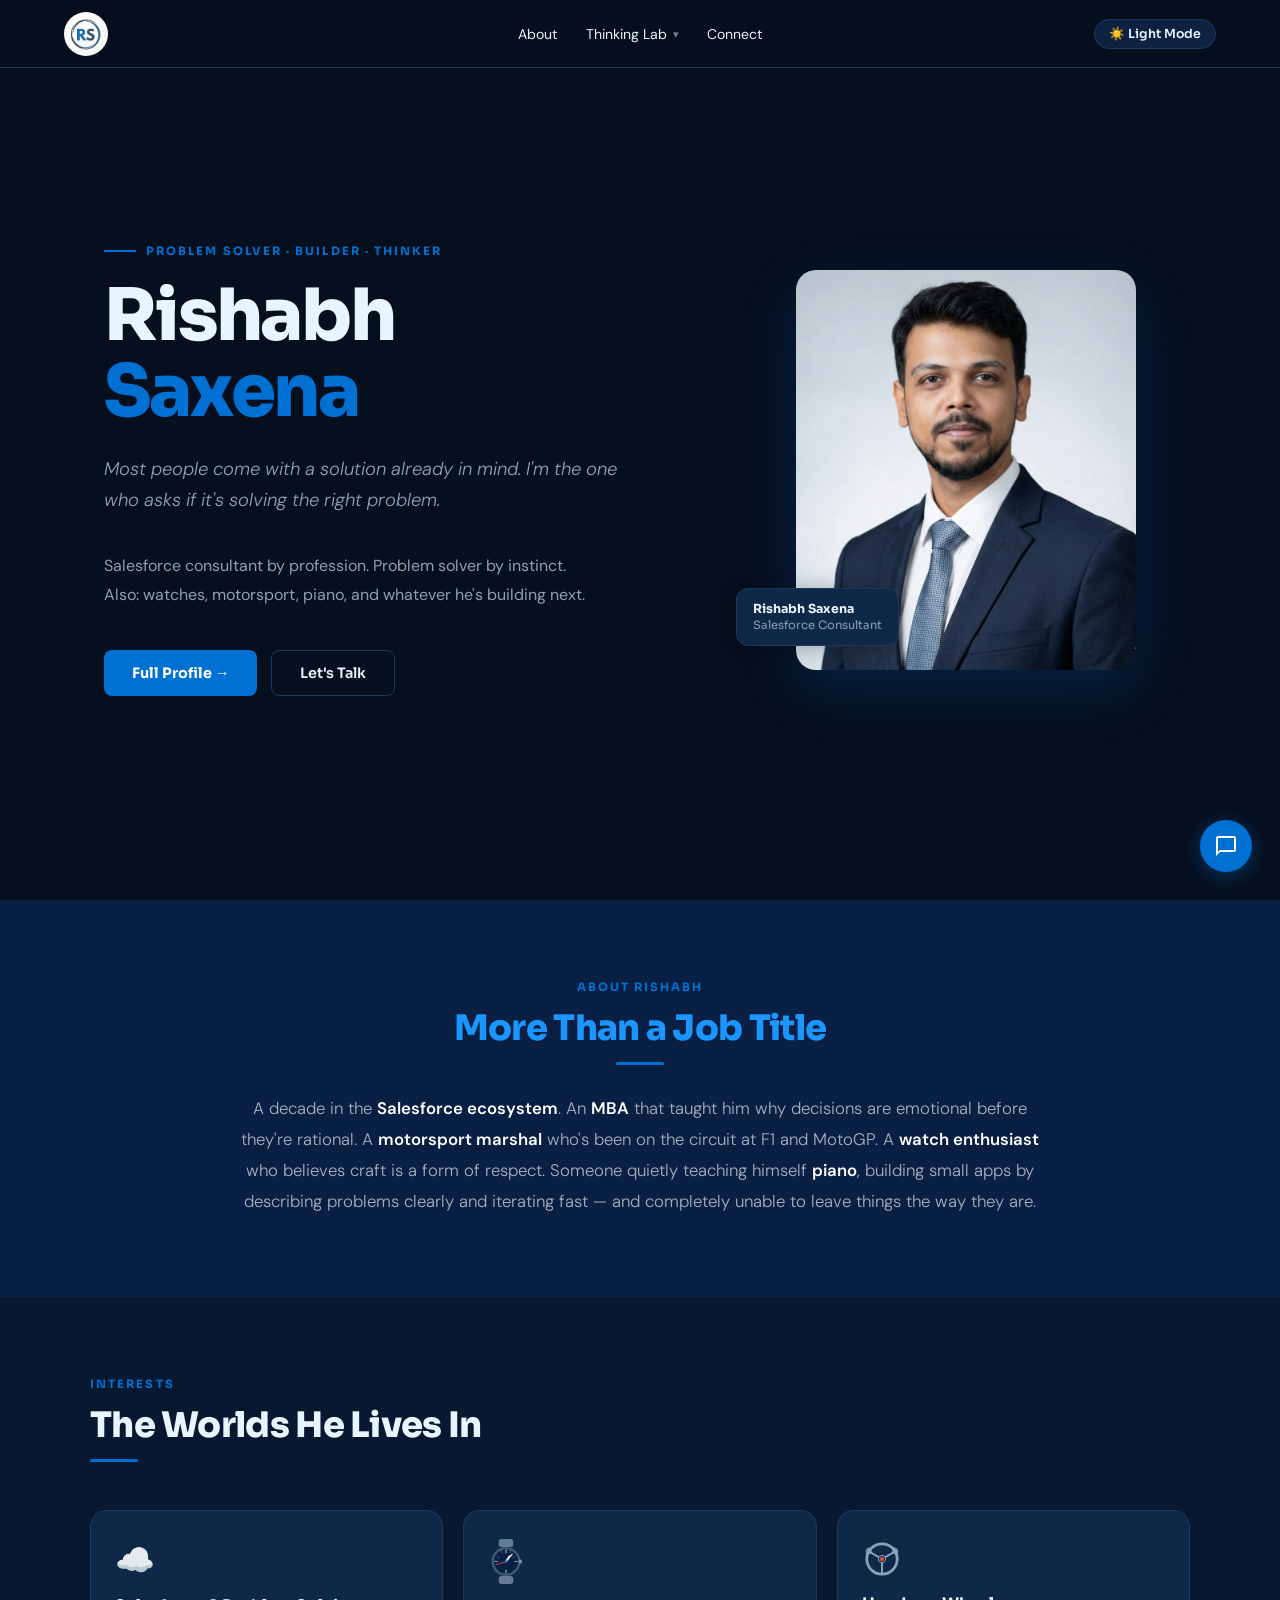
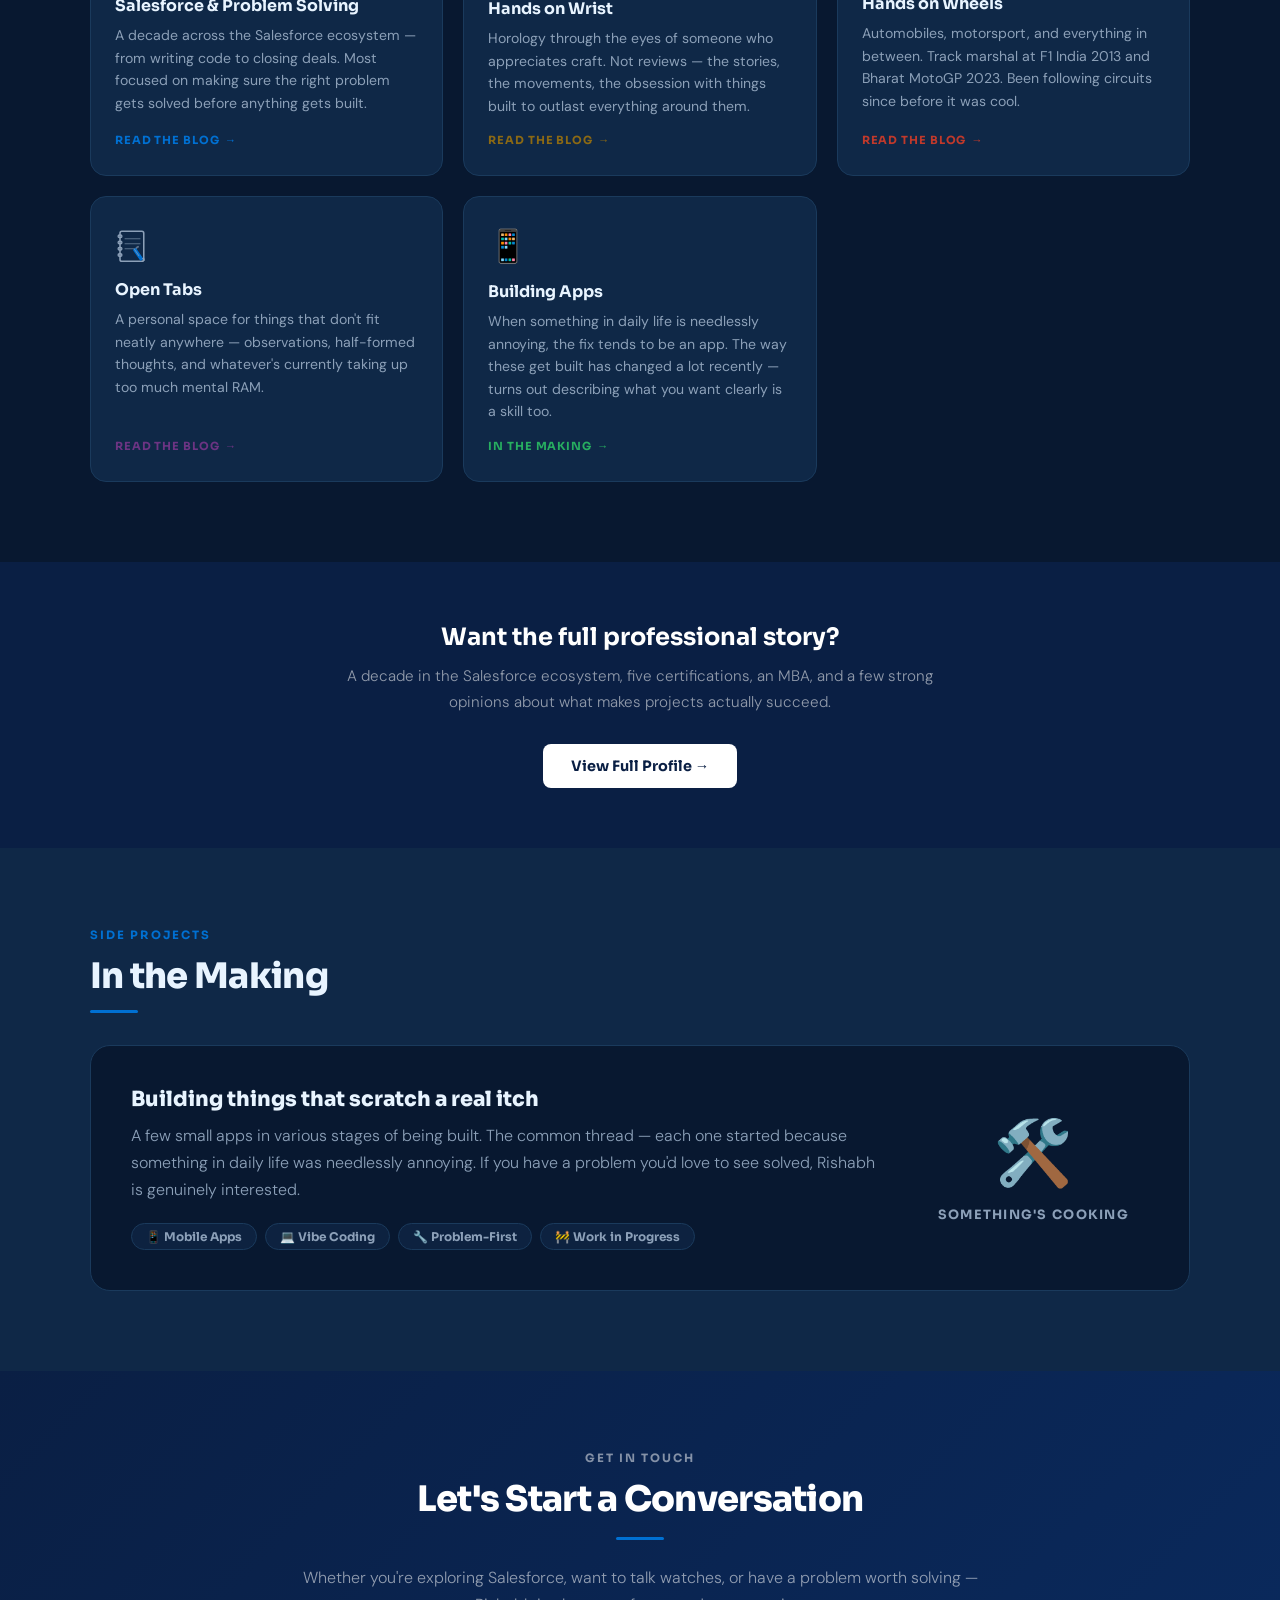
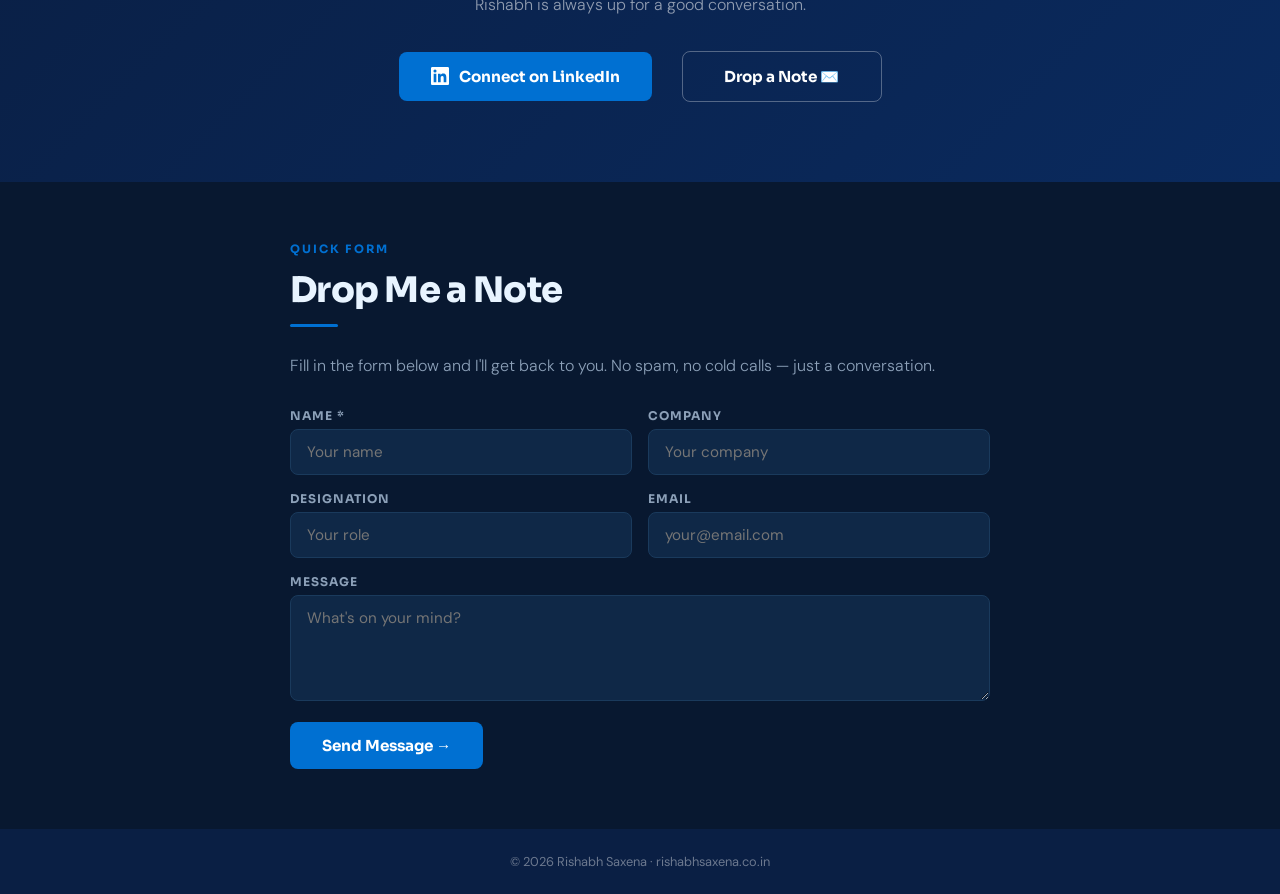
==== commit 7c237305: "Add files via upload" ====
--- a/index.html
+++ b/index.html
@@ -703,12 +703,12 @@
         <div class="interest-tag">Read the blog</div>
       </a>
 
-      <a href="/in-the-making.html" class="interest-card" style="--card-accent:#27AE60;">
+      <div class="interest-card" style="--card-accent:#27AE60;cursor:default;">
         <span class="interest-icon">📱</span>
         <div class="interest-title">Building Apps</div>
         <p class="interest-desc">When something in daily life is needlessly annoying, the fix tends to be an app. The way these get built has changed a lot recently — turns out describing what you want clearly is a skill too.</p>
-        <div class="interest-tag">In the Making</div>
-      </a>
+        <div class="interest-tag" style="cursor:pointer;" onclick="showModal(event)">In the Making</div>
+      </div>
 
     </div>
   </div>
@@ -720,7 +720,6 @@
     <h2>Want the full professional story?</h2>
     <p>A decade in the Salesforce ecosystem, five certifications, an MBA, and a few strong opinions about what makes projects actually succeed.</p>
     <a href="/about.html">View Full Profile →</a>
-
   </div>
 </section>
 
@@ -733,23 +732,22 @@
     <div class="section-label">Side Projects</div>
     <h2 class="section-title">In the Making</h2>
     <div class="section-divider" style="margin:0 0 32px;"></div>
-    <a href="/scoremypack/" target="_blank" style="display:block;background:var(--sf-light-bg);border:1px solid var(--sf-border);border-radius:20px;padding:36px 40px;text-decoration:none;color:var(--sf-text);transition:transform 0.2s,box-shadow 0.2s,border-color 0.2s;" onmouseover="this.style.transform='translateY(-4px)';this.style.boxShadow='0 12px 40px rgba(0,0,0,0.1)';this.style.borderColor='var(--sf-blue)'" onmouseout="this.style.transform='';this.style.boxShadow='';this.style.borderColor='var(--sf-border)'">
-      <div style="display:flex;align-items:flex-start;justify-content:space-between;margin-bottom:20px;flex-wrap:wrap;gap:12px;">
-        <div>
-          <div style="font-family:'Sora',sans-serif;font-size:0.68rem;font-weight:700;letter-spacing:0.18em;text-transform:uppercase;color:var(--sf-blue);margin-bottom:8px;">Thinking Lab &middot; Live</div>
-          <div style="font-family:'Sora',sans-serif;font-size:1.3rem;font-weight:800;color:var(--sf-text);">ScoreMyPack</div>
+    <div style="background:var(--sf-light-bg);border:1px solid var(--sf-border);border-radius:20px;padding:40px;display:flex;align-items:center;gap:40px;flex-wrap:wrap;">
+      <div style="flex:1;min-width:260px;">
+        <div style="font-family:'Sora',sans-serif;font-size:1.3rem;font-weight:800;color:var(--sf-text);margin-bottom:10px;">Building things that scratch a real itch</div>
+        <p style="color:var(--sf-subtext);font-weight:300;line-height:1.7;margin-bottom:20px;">A few small apps in various stages of being built. The common thread — each one started because something in daily life was needlessly annoying. If you have a problem you'd love to see solved, Rishabh is genuinely interested.</p>
+        <div style="display:flex;flex-wrap:wrap;gap:8px;">
+          <span style="background:var(--sf-tag-bg);border:1px solid var(--sf-border);border-radius:20px;padding:5px 14px;font-family:'Sora',sans-serif;font-size:0.75rem;font-weight:700;color:var(--sf-subtext);">📱 Mobile Apps</span>
+          <span style="background:var(--sf-tag-bg);border:1px solid var(--sf-border);border-radius:20px;padding:5px 14px;font-family:'Sora',sans-serif;font-size:0.75rem;font-weight:700;color:var(--sf-subtext);">💻 Vibe Coding</span>
+          <span style="background:var(--sf-tag-bg);border:1px solid var(--sf-border);border-radius:20px;padding:5px 14px;font-family:'Sora',sans-serif;font-size:0.75rem;font-weight:700;color:var(--sf-subtext);">🔧 Problem-First</span>
+          <span style="background:var(--sf-tag-bg);border:1px solid var(--sf-border);border-radius:20px;padding:5px 14px;font-family:'Sora',sans-serif;font-size:0.75rem;font-weight:700;color:var(--sf-subtext);">🚧 Work in Progress</span>
         </div>
-        <span style="background:rgba(27,150,255,0.1);color:var(--sf-blue);border:1px solid rgba(27,150,255,0.3);border-radius:20px;padding:4px 14px;font-family:'Sora',sans-serif;font-size:0.72rem;font-weight:700;">&#9679; Live</span>
       </div>
-      <p style="color:var(--sf-subtext);font-weight:300;line-height:1.7;margin-bottom:24px;max-width:640px;">Scan any packaged food's nutrition label and get an instant Nutri-Score v2 grade — A to E. OCR and scoring run entirely in the browser. Analytics via PostHog. Built for the Indian market with FSSAI labels in mind.</p>
-      <div style="display:flex;flex-wrap:wrap;gap:8px;margin-bottom:24px;">
-        <span style="background:var(--sf-tag-bg);border:1px solid var(--sf-border);border-radius:20px;padding:4px 14px;font-family:'Sora',sans-serif;font-size:0.72rem;font-weight:700;color:var(--sf-subtext);">📱 PWA</span>
-        <span style="background:var(--sf-tag-bg);border:1px solid var(--sf-border);border-radius:20px;padding:4px 14px;font-family:'Sora',sans-serif;font-size:0.72rem;font-weight:700;color:var(--sf-subtext);">🔍 OCR</span>
-        <span style="background:var(--sf-tag-bg);border:1px solid var(--sf-border);border-radius:20px;padding:4px 14px;font-family:'Sora',sans-serif;font-size:0.72rem;font-weight:700;color:var(--sf-subtext);">🇮🇳 India</span>
-        <span style="background:var(--sf-tag-bg);border:1px solid var(--sf-border);border-radius:20px;padding:4px 14px;font-family:'Sora',sans-serif;font-size:0.72rem;font-weight:700;color:var(--sf-subtext);">&#128274; Offline</span>
+      <div style="text-align:center;padding:20px;">
+        <div style="font-size:4rem;margin-bottom:12px;">🛠️</div>
+        <div style="font-family:'Sora',sans-serif;font-size:0.8rem;font-weight:700;color:var(--sf-subtext);letter-spacing:0.1em;text-transform:uppercase;">Something's cooking</div>
       </div>
-      <div style="font-family:'Sora',sans-serif;font-size:0.78rem;font-weight:700;color:var(--sf-blue);">Try it &rarr;</div>
-    </a>
+    </div>
   </div>
 </section>
 
@@ -760,7 +758,7 @@
     <h2 class="section-title" style="color:white;">Let's Start a Conversation</h2>
     <div class="section-divider" style="margin:16px auto 24px;"></div>
     <p>Whether you're exploring Salesforce, want to talk watches, or have a problem worth solving — Rishabh is always up for a good conversation.</p>
-    <div>
+    <div style="display:flex;align-items:center;justify-content:center;gap:16px;flex-wrap:wrap;">
       <a href="https://linkedin.com/in/rishabh0201" target="_blank" class="connect-btn primary">
         <svg width="18" height="18" viewBox="0 0 24 24" fill="white"><path d="M20.447 20.452h-3.554v-5.569c0-1.328-.027-3.037-1.852-3.037-1.853 0-2.136 1.445-2.136 2.939v5.667H9.351V9h3.414v1.561h.046c.477-.9 1.637-1.85 3.37-1.85 3.601 0 4.267 2.37 4.267 5.455v6.286zM5.337 7.433a2.062 2.062 0 01-2.063-2.065 2.064 2.064 0 112.063 2.065zm1.782 13.019H3.555V9h3.564v11.452zM22.225 0H1.771C.792 0 0 .774 0 1.729v20.542C0 23.227.792 24 1.771 24h20.451C23.2 24 24 23.227 24 22.271V1.729C24 .774 23.2 0 22.222 0h.003z"/></svg>
         Connect on LinkedIn
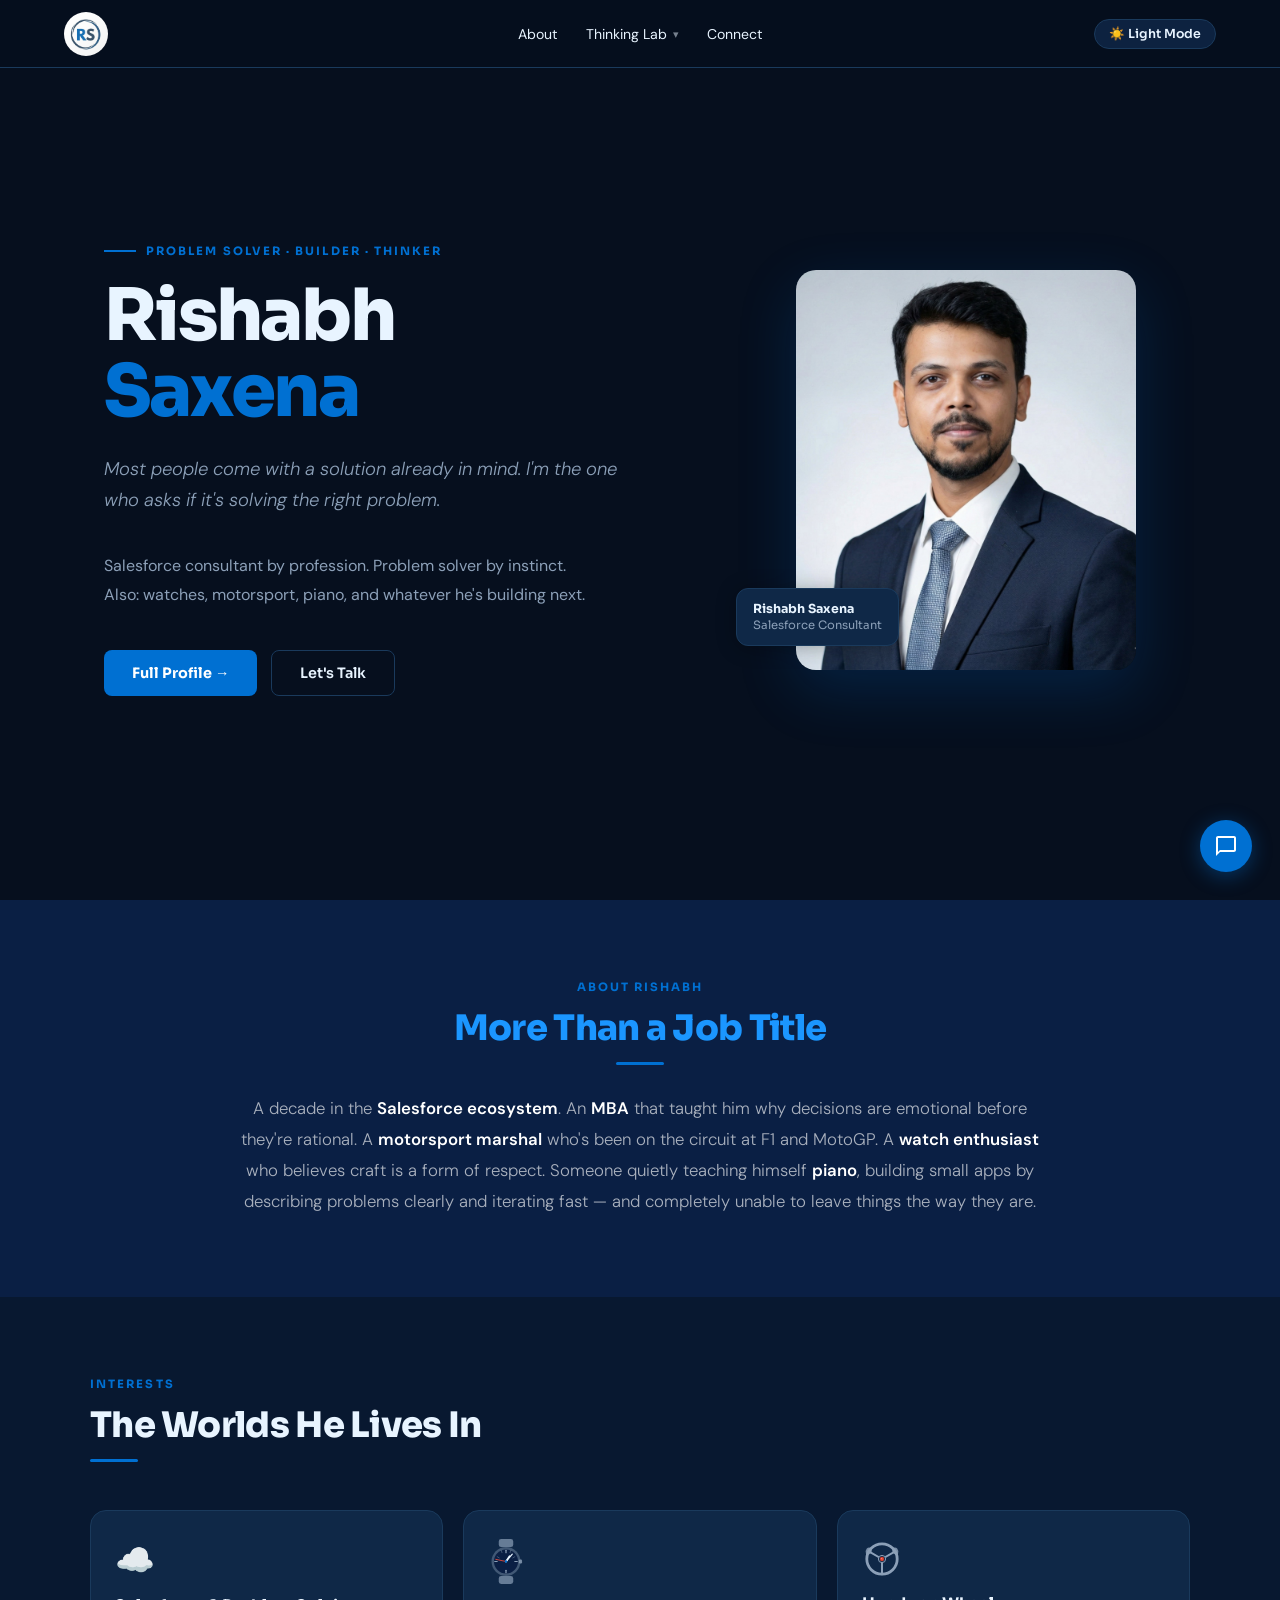
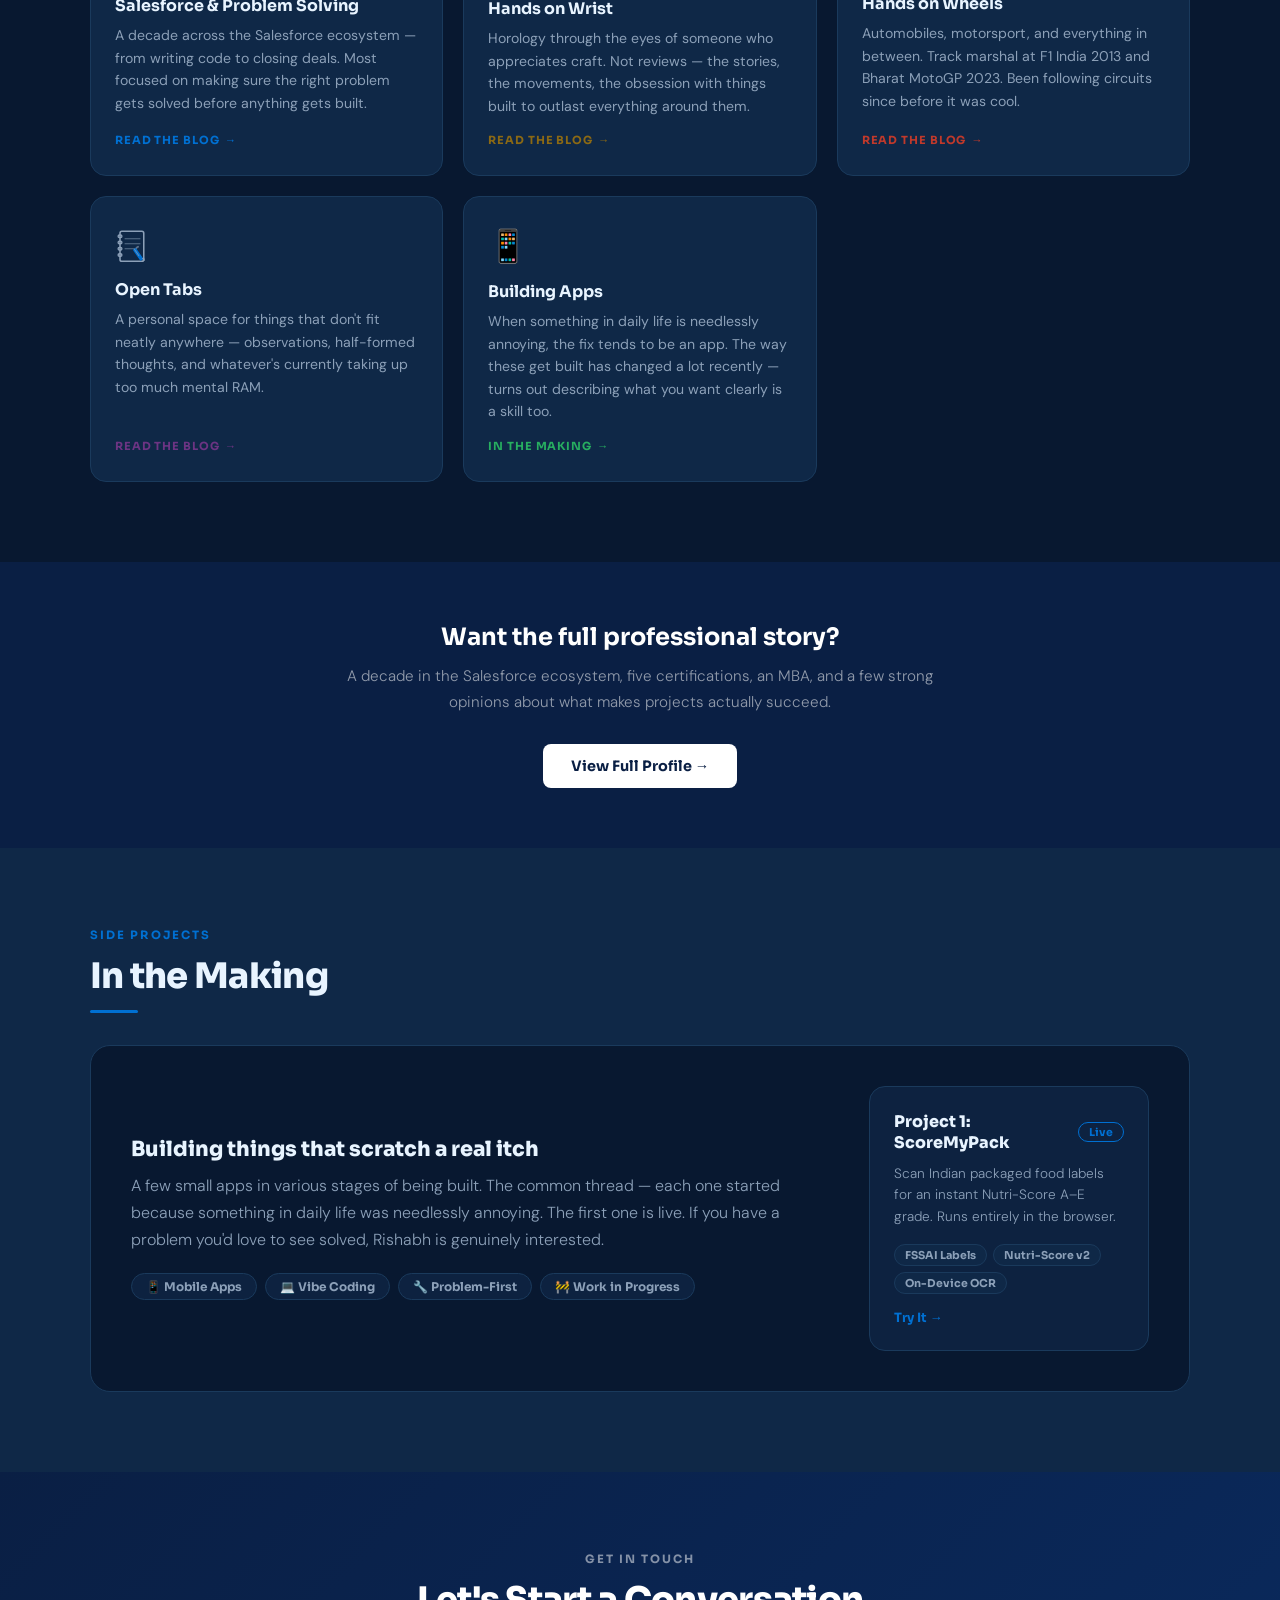
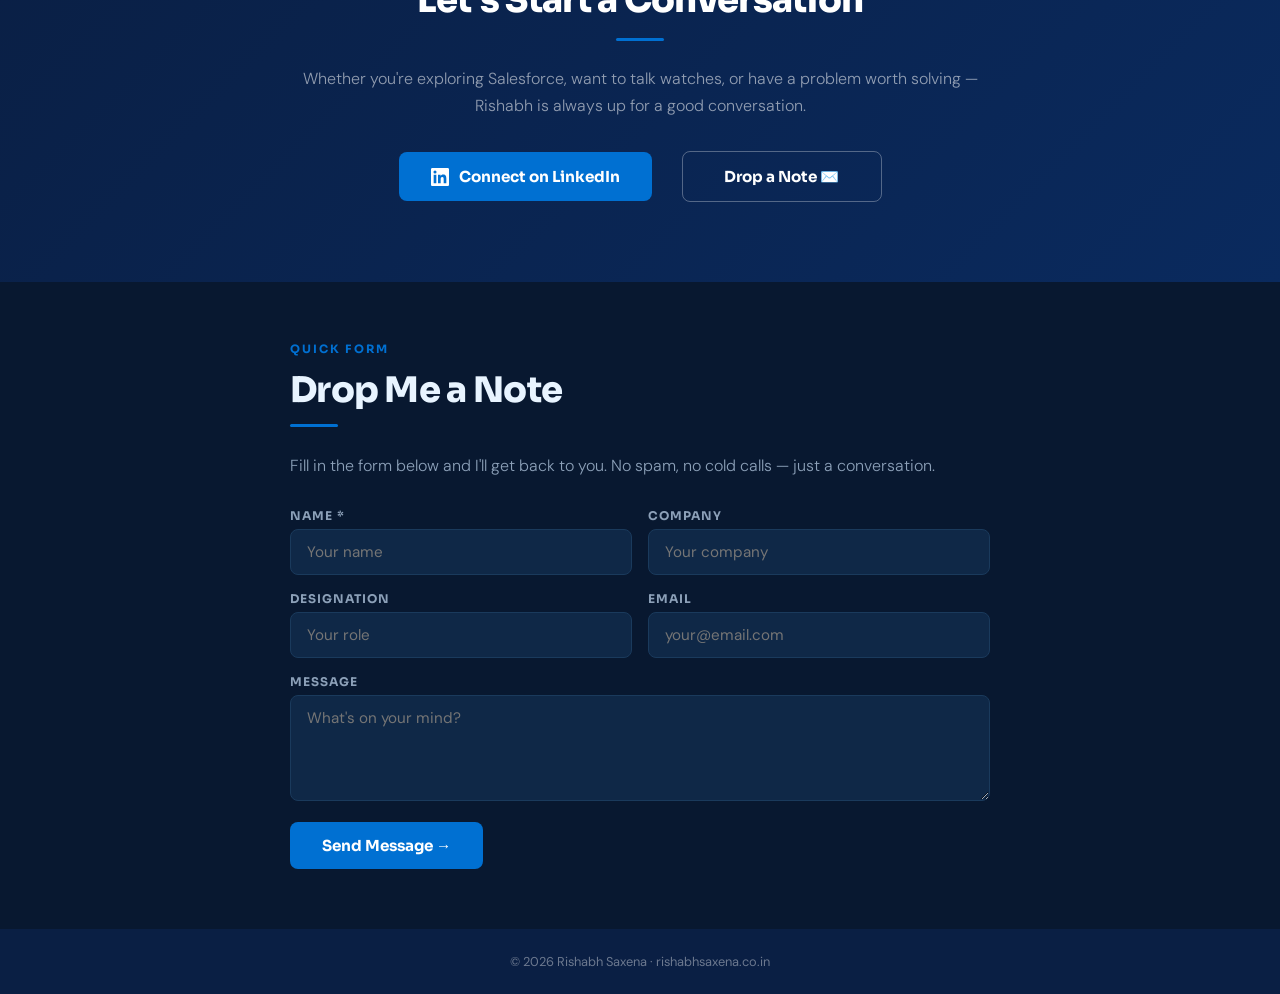
==== commit ed5830c7: "Add files via upload" ====
--- a/index.html
+++ b/index.html
@@ -707,7 +707,7 @@
         <span class="interest-icon">📱</span>
         <div class="interest-title">Building Apps</div>
         <p class="interest-desc">When something in daily life is needlessly annoying, the fix tends to be an app. The way these get built has changed a lot recently — turns out describing what you want clearly is a skill too.</p>
-        <div class="interest-tag" style="cursor:pointer;" onclick="showModal(event)">In the Making</div>
+        <a href="/in-the-making.html" class="interest-tag" style="text-decoration:none;">In the Making</a>
       </div>
 
     </div>
@@ -733,9 +733,10 @@
     <h2 class="section-title">In the Making</h2>
     <div class="section-divider" style="margin:0 0 32px;"></div>
     <div style="background:var(--sf-light-bg);border:1px solid var(--sf-border);border-radius:20px;padding:40px;display:flex;align-items:center;gap:40px;flex-wrap:wrap;">
+      <!-- Left: existing content -->
       <div style="flex:1;min-width:260px;">
         <div style="font-family:'Sora',sans-serif;font-size:1.3rem;font-weight:800;color:var(--sf-text);margin-bottom:10px;">Building things that scratch a real itch</div>
-        <p style="color:var(--sf-subtext);font-weight:300;line-height:1.7;margin-bottom:20px;">A few small apps in various stages of being built. The common thread — each one started because something in daily life was needlessly annoying. If you have a problem you'd love to see solved, Rishabh is genuinely interested.</p>
+        <p style="color:var(--sf-subtext);font-weight:300;line-height:1.7;margin-bottom:20px;">A few small apps in various stages of being built. The common thread — each one started because something in daily life was needlessly annoying. The first one is live. If you have a problem you'd love to see solved, Rishabh is genuinely interested.</p>
         <div style="display:flex;flex-wrap:wrap;gap:8px;">
           <span style="background:var(--sf-tag-bg);border:1px solid var(--sf-border);border-radius:20px;padding:5px 14px;font-family:'Sora',sans-serif;font-size:0.75rem;font-weight:700;color:var(--sf-subtext);">📱 Mobile Apps</span>
           <span style="background:var(--sf-tag-bg);border:1px solid var(--sf-border);border-radius:20px;padding:5px 14px;font-family:'Sora',sans-serif;font-size:0.75rem;font-weight:700;color:var(--sf-subtext);">💻 Vibe Coding</span>
@@ -743,10 +744,22 @@
           <span style="background:var(--sf-tag-bg);border:1px solid var(--sf-border);border-radius:20px;padding:5px 14px;font-family:'Sora',sans-serif;font-size:0.75rem;font-weight:700;color:var(--sf-subtext);">🚧 Work in Progress</span>
         </div>
       </div>
-      <div style="text-align:center;padding:20px;">
-        <div style="font-size:4rem;margin-bottom:12px;">🛠️</div>
-        <div style="font-family:'Sora',sans-serif;font-size:0.8rem;font-weight:700;color:var(--sf-subtext);letter-spacing:0.1em;text-transform:uppercase;">Something's cooking</div>
-      </div>
+      <!-- Right: ScoreMyPack card replacing the icon -->
+      <a href="/scoremypack/" style="text-decoration:none;flex-shrink:0;width:280px;color:inherit;">
+        <div style="background:var(--sf-tag-bg);border:1px solid var(--sf-border);border-radius:16px;padding:24px;transition:box-shadow .2s;" onmouseover="this.style.boxShadow='var(--shadow-card)'" onmouseout="this.style.boxShadow='none'">
+          <div style="display:flex;align-items:center;gap:10px;margin-bottom:10px;">
+            <div style="font-family:'Sora',sans-serif;font-size:1rem;font-weight:800;color:var(--sf-text);">Project 1: ScoreMyPack</div>
+            <span style="background:var(--sf-tag-bg);border:1px solid var(--sf-blue);border-radius:20px;padding:2px 10px;font-family:'Sora',sans-serif;font-size:0.68rem;font-weight:700;color:var(--sf-blue);">Live</span>
+          </div>
+          <p style="color:var(--sf-subtext);font-size:0.85rem;font-weight:300;line-height:1.6;margin-bottom:16px;">Scan Indian packaged food labels for an instant Nutri-Score A–E grade. Runs entirely in the browser.</p>
+          <div style="display:flex;flex-wrap:wrap;gap:6px;margin-bottom:16px;">
+            <span style="background:var(--sf-card);border:1px solid var(--sf-border);border-radius:20px;padding:3px 10px;font-family:'Sora',sans-serif;font-size:0.68rem;font-weight:700;color:var(--sf-subtext);">FSSAI Labels</span>
+            <span style="background:var(--sf-card);border:1px solid var(--sf-border);border-radius:20px;padding:3px 10px;font-family:'Sora',sans-serif;font-size:0.68rem;font-weight:700;color:var(--sf-subtext);">Nutri-Score v2</span>
+            <span style="background:var(--sf-card);border:1px solid var(--sf-border);border-radius:20px;padding:3px 10px;font-family:'Sora',sans-serif;font-size:0.68rem;font-weight:700;color:var(--sf-subtext);">On-Device OCR</span>
+          </div>
+          <div style="font-family:'Sora',sans-serif;font-size:0.8rem;font-weight:700;color:var(--sf-blue);">Try It →</div>
+        </div>
+      </a>
     </div>
   </div>
 </section>
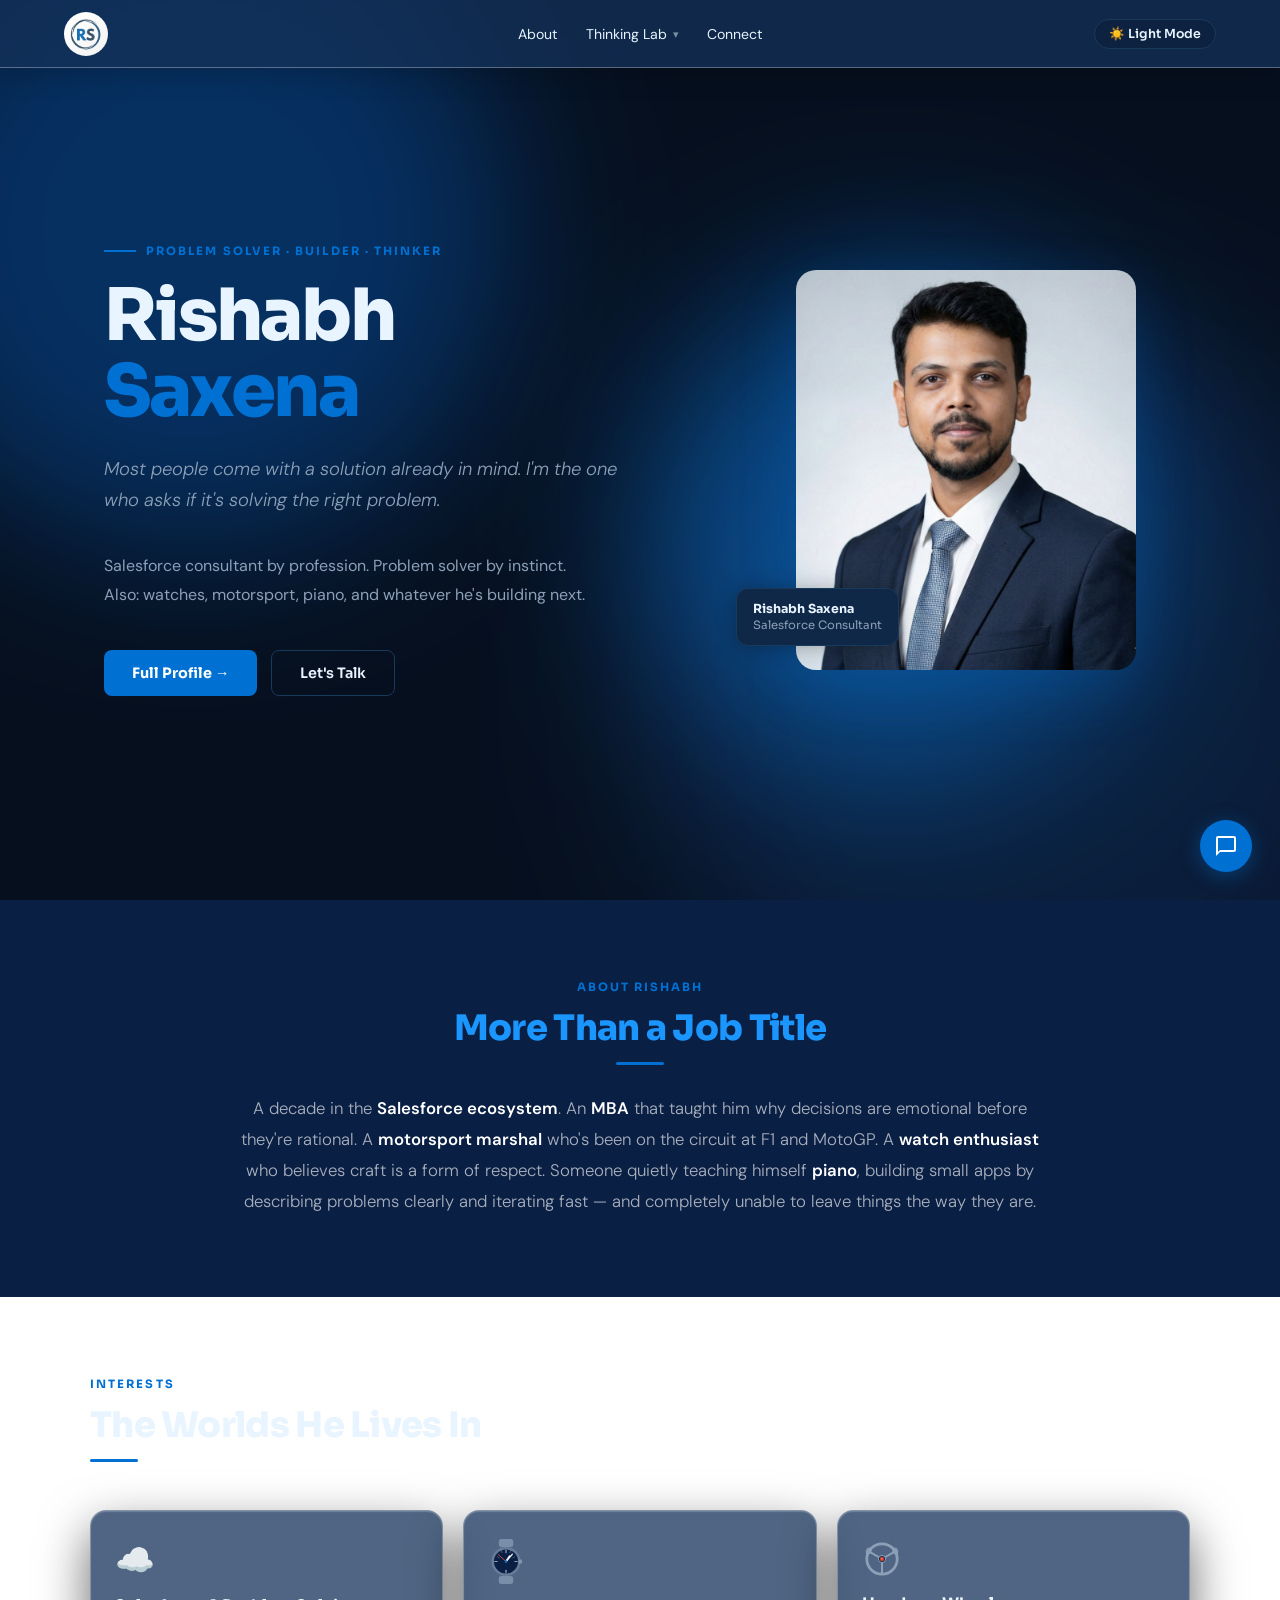
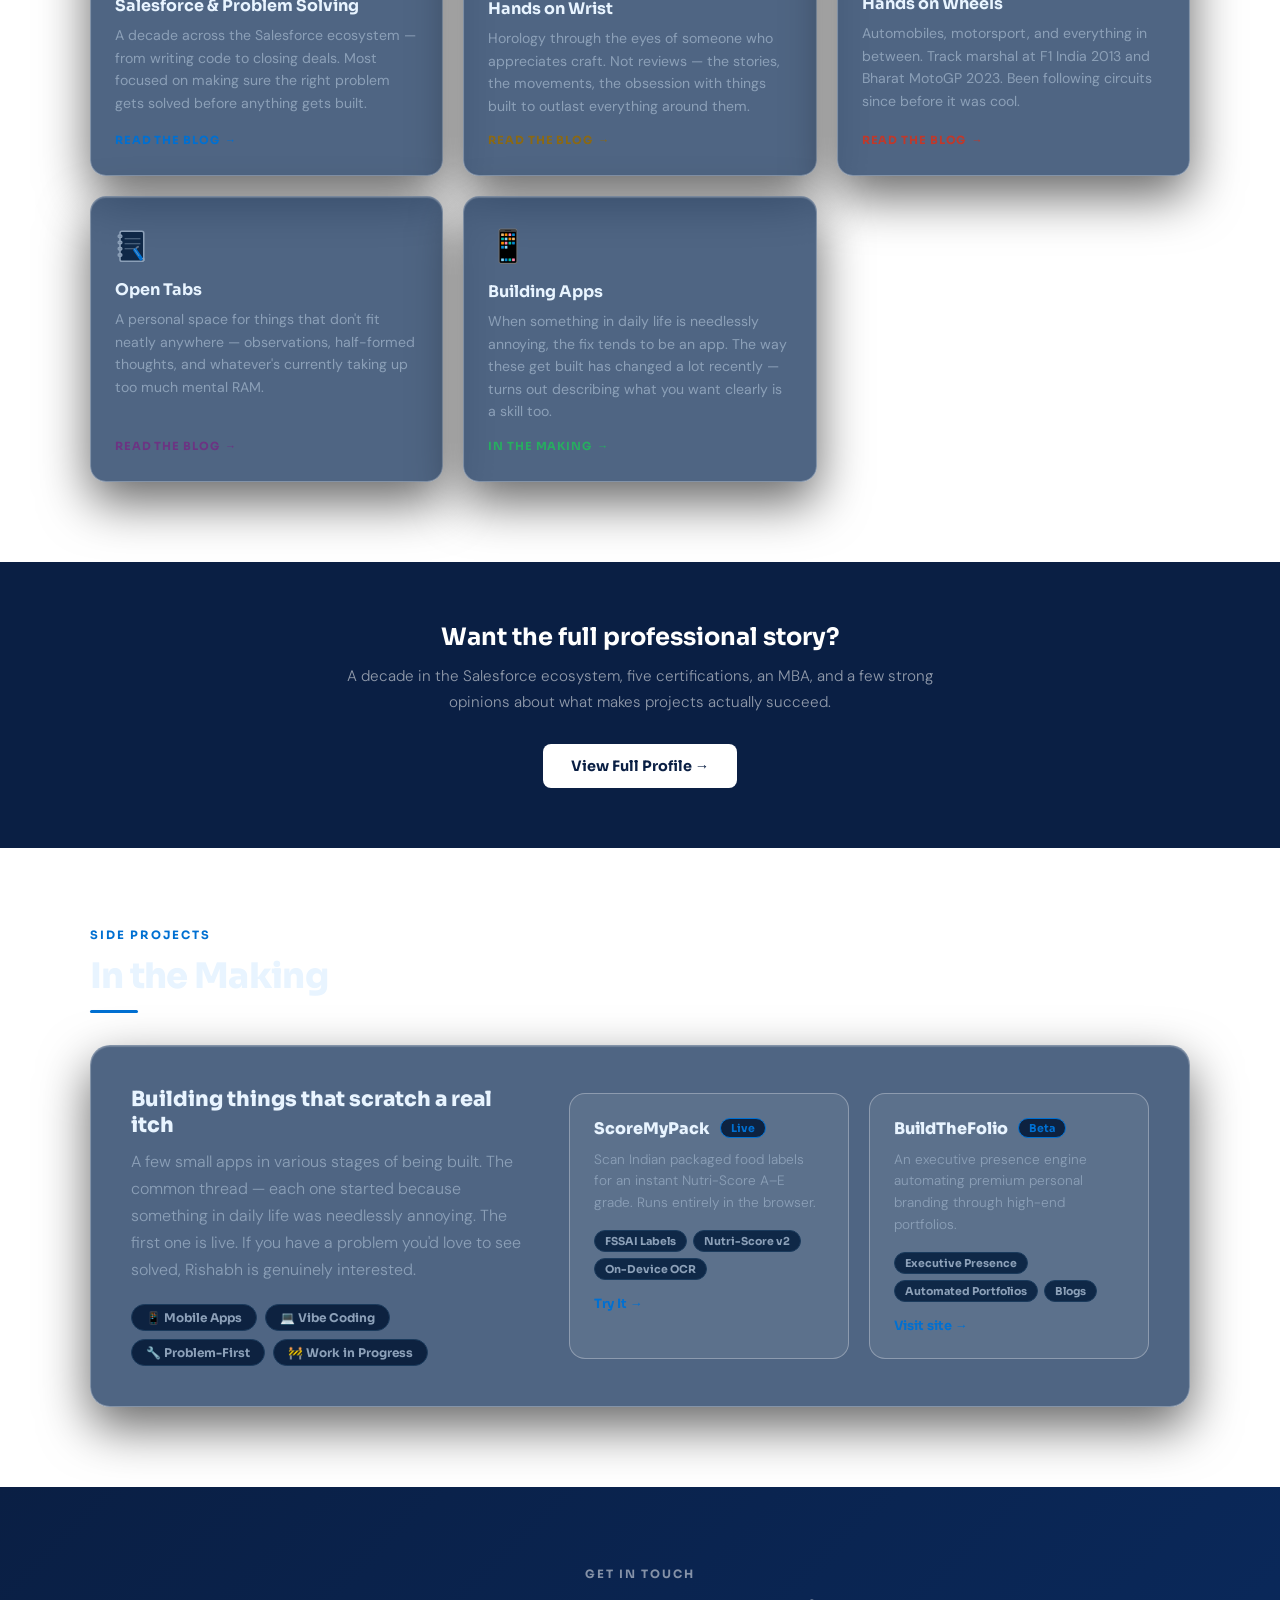
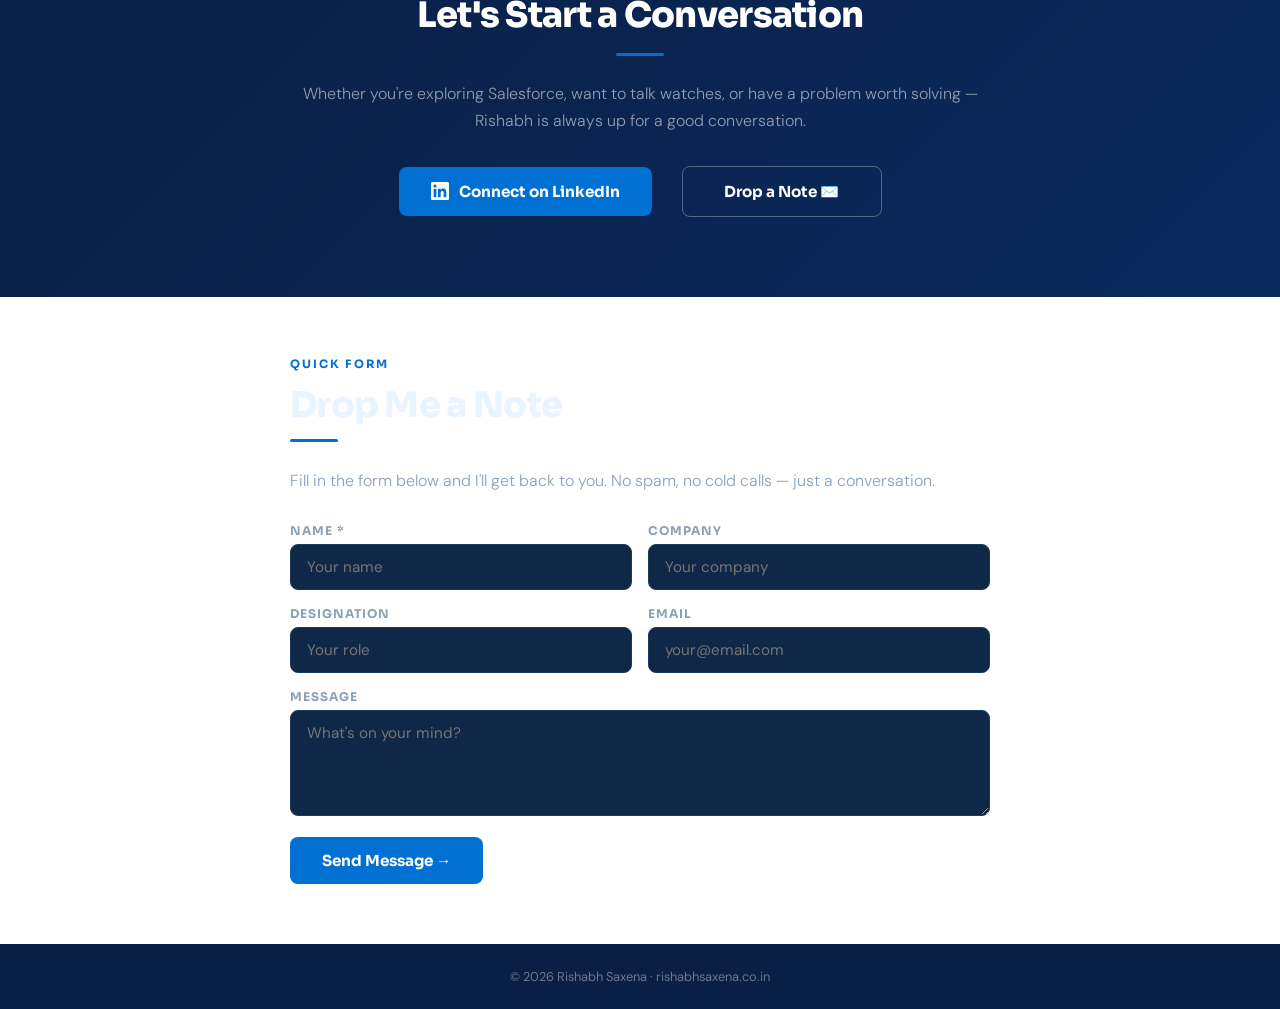
==== commit 7fe9261f: "v2 with BTF updates and layering in portfolio" ====
--- a/index.html
+++ b/index.html
@@ -1,27 +1,34 @@
 <!DOCTYPE html>
 <html lang="en" data-theme="dark">
+
 <head>
-<meta charset="UTF-8">
-<meta name="viewport" content="width=device-width, initial-scale=1.0">
-  <link rel="stylesheet" href="/styles.css">
-<title>Rishabh Saxena</title>
-<meta name="description" content="Problem solver. Salesforce Consultant, problem solver, watch enthusiast, motorsport marshal.">
+  <meta charset="UTF-8">
+  <meta name="viewport" content="width=device-width, initial-scale=1.0">
+  <link rel="stylesheet" href="/styles.css?v=2">
+  <title>Rishabh Saxena</title>
+  <meta name="description"
+    content="Problem solver. Salesforce Consultant, problem solver, watch enthusiast, motorsport marshal.">
   <!-- Open Graph -->
-  <meta property="og:type"        content="website">
-  <meta property="og:url"         content="https://rishabhsaxena.co.in">
-  <meta property="og:title"       content="Rishabh Saxena">
-  <meta property="og:description" content="Problem solver. Salesforce Consultant, problem solver, watch enthusiast, motorsport marshal.">
-  <meta property="og:image"       content="https://rishabhsaxena.co.in/photo.png">
+  <meta property="og:type" content="website">
+  <meta property="og:url" content="https://rishabhsaxena.co.in">
+  <meta property="og:title" content="Rishabh Saxena">
+  <meta property="og:description"
+    content="Problem solver. Salesforce Consultant, problem solver, watch enthusiast, motorsport marshal.">
+  <meta property="og:image" content="https://rishabhsaxena.co.in/photo.png">
   <!-- Twitter Card -->
-  <meta name="twitter:card"        content="summary_large_image">
-  <meta name="twitter:title"       content="Rishabh Saxena">
-  <meta name="twitter:description" content="Problem solver. Salesforce Consultant, problem solver, watch enthusiast, motorsport marshal.">
-  <meta name="twitter:image"       content="https://rishabhsaxena.co.in/photo.png">
-<meta name="keywords" content="Rishabh Saxena, Salesforce, Problem Solver, Consultant, Watches, Motorsport, Piano, Vibe Coding">
-<link rel="preconnect" href="https://fonts.googleapis.com">
-<link href="https://fonts.googleapis.com/css2?family=Sora:wght@300;400;600;700;800&family=DM+Sans:ital,wght@0,300;0,400;0,500;1,300&display=swap" rel="stylesheet">
-<link rel="icon" href="/logo.png" type="image/png">
-<script type="application/ld+json">
+  <meta name="twitter:card" content="summary_large_image">
+  <meta name="twitter:title" content="Rishabh Saxena">
+  <meta name="twitter:description"
+    content="Problem solver. Salesforce Consultant, problem solver, watch enthusiast, motorsport marshal.">
+  <meta name="twitter:image" content="https://rishabhsaxena.co.in/photo.png">
+  <meta name="keywords"
+    content="Rishabh Saxena, Salesforce, Problem Solver, Consultant, Watches, Motorsport, Piano, Vibe Coding">
+  <link rel="preconnect" href="https://fonts.googleapis.com">
+  <link
+    href="https://fonts.googleapis.com/css2?family=Sora:wght@300;400;600;700;800&family=DM+Sans:ital,wght@0,300;0,400;0,500;1,300&display=swap"
+    rel="stylesheet">
+  <link rel="icon" href="/logo.png" type="image/png">
+  <script type="application/ld+json">
 {
   "@context": "https://schema.org",
   "@type": "Person",
@@ -33,1272 +40,2017 @@
   "sameAs": ["https://linkedin.com/in/rishabh0201"]
 }
 </script>
-<style>
-html { scroll-behavior: smooth; }
-
-/* ── HERO ── */
-.hero {
-  min-height: 100vh;
-  display: flex; align-items: center;
-  padding: 100px 5% 60px;
-  max-width: 1200px;
-  margin: 0 auto;
-}
-.hero-inner {
-  display: grid;
-  grid-template-columns: 1fr 420px;
-  gap: 80px;
-  align-items: center;
-  width: 100%;
-}
-.hero-label {
-  font-family: 'Sora', sans-serif;
-  font-size: 0.72rem; font-weight: 700;
-  letter-spacing: 0.18em; text-transform: uppercase;
-  color: var(--sf-blue); margin-bottom: 20px;
-  display: flex; align-items: center; gap: 10px;
-}
-.hero-label::before {
-  content: ''; display: block;
-  width: 32px; height: 2px; background: var(--sf-blue);
-}
-.hero h1 {
-  font-family: 'Sora', sans-serif;
-  font-size: clamp(3rem, 6vw, 4.5rem);
-  font-weight: 800; letter-spacing: -0.03em;
-  line-height: 1.05; margin-bottom: 24px;
-}
-.hero h1 span { color: var(--sf-blue); }
-.hero-tagline {
-  font-size: 1.15rem; font-weight: 300;
-  color: var(--sf-subtext); line-height: 1.7;
-  max-width: 520px; margin-bottom: 36px;
-  font-style: italic;
-}
-.hero-intro {
-  font-size: 1rem; font-weight: 400;
-  color: var(--sf-subtext); line-height: 1.8;
-  max-width: 520px; margin-bottom: 40px;
-}
-.hero-intro strong { color: var(--sf-text); font-weight: 500; }
-.hero-actions { display: flex; gap: 14px; flex-wrap: wrap; }
-.btn-primary {
-  background: var(--sf-blue); color: white;
-  padding: 13px 28px; border-radius: 8px;
-  text-decoration: none; font-family: 'Sora', sans-serif;
-  font-weight: 700; font-size: 0.9rem;
-  transition: all 0.2s; display: inline-flex; align-items: center; gap: 8px;
-}
-.btn-primary:hover { background: var(--sf-electric); transform: translateY(-1px); }
-.btn-outline {
-  background: transparent; color: var(--sf-text);
-  padding: 13px 28px; border-radius: 8px;
-  text-decoration: none; font-family: 'Sora', sans-serif;
-  font-weight: 600; font-size: 0.9rem;
-  border: 1.5px solid var(--sf-border);
-  transition: all 0.2s; display: inline-flex; align-items: center; gap: 8px;
-}
-.btn-outline:hover { border-color: var(--sf-blue); color: var(--sf-blue); }
-.hero-photo {
-  position: relative;
-  display: flex; justify-content: center;
-}
-.hero-photo img {
-  width: 340px; height: 400px;
-  object-fit: cover; object-position: top;
-  border-radius: 20px;
-  box-shadow: 0 20px 60px rgba(0,112,210,0.2);
-}
-.hero-photo-badge {
-  position: absolute; bottom: 24px; left: -20px;
-  background: var(--sf-card); border: 1px solid var(--sf-border);
-  border-radius: 12px; padding: 12px 16px;
-  box-shadow: var(--shadow-card);
-  font-family: 'Sora', sans-serif; font-size: 0.78rem;
-}
-.hero-photo-badge strong { display: block; font-weight: 700; color: var(--sf-text); }
-.hero-photo-badge span { color: var(--sf-subtext); font-weight: 400; font-size: 0.72rem; }
-
-/* ── WHO I AM ── */
-.who-section {
-  background: var(--sf-navy);
-  padding: 80px 5%;
-}
-.who-inner {
-  max-width: 800px; margin: 0 auto; text-align: center;
-}
-.who-section .section-title { color: var(--sf-electric); }
-.who-section .section-divider { margin: 0 auto 28px; }
-.section-label {
-  font-family: 'Sora', sans-serif;
-  font-size: 0.72rem; font-weight: 700;
-  letter-spacing: 0.18em; text-transform: uppercase;
-  color: var(--sf-blue); margin-bottom: 12px;
-}
-.section-title {
-  font-family: 'Sora', sans-serif;
-  font-size: clamp(1.6rem, 3vw, 2.2rem);
-  font-weight: 800; letter-spacing: -0.02em;
-  margin-bottom: 12px;
-}
-.section-divider {
-  width: 48px; height: 3px;
-  background: var(--sf-blue); border-radius: 2px;
-  margin: 0 auto 28px;
-}
-.who-text {
-  font-size: 1.05rem; line-height: 1.85;
-  color: rgba(255,255,255,0.65); font-weight: 300;
-}
-.who-text strong { color: #ffffff; font-weight: 600; }
-
-/* ── INTERESTS GRID ── */
-.interests-section {
-  padding: 80px 5%;
-  background: var(--sf-light-bg);
-}
-.interests-inner { max-width: 1100px; margin: 0 auto; }
-.interests-header { margin-bottom: 48px; }
-.interests-section .section-label { color: var(--sf-blue); }
-.interests-section .section-title { color: var(--sf-text); }
-.interests-section .section-divider { margin-bottom: 32px; }
-.interests-grid {
-  display: grid;
-  grid-template-columns: repeat(auto-fit, minmax(280px, 1fr));
-  gap: 20px;
-}
-.interest-card {
-  background: var(--sf-card);
-  border: 1px solid var(--sf-border);
-  border-radius: 16px;
-  padding: 28px 24px;
-  text-decoration: none;
-  color: var(--sf-text);
-  transition: all 0.25s;
-  display: flex; flex-direction: column;
-  position: relative; overflow: hidden;
-}
-.interest-card::before {
-  content: '';
-  position: absolute; top: 0; left: 0; right: 0; height: 3px;
-  background: var(--card-accent, var(--sf-blue));
-  transform: scaleX(0); transform-origin: left;
-  transition: transform 0.3s;
-}
-.interest-card:hover {
-  border-color: var(--card-accent, var(--sf-blue));
-  transform: translateY(-3px);
-  box-shadow: 0 8px 30px rgba(0,0,0,0.1);
-}
-.interest-card:hover::before { transform: scaleX(1); }
-.interest-icon {
-  font-size: 2rem; margin-bottom: 14px; display: block;
-}
-.interest-title {
-  font-family: 'Sora', sans-serif;
-  font-size: 1rem; font-weight: 700;
-  margin-bottom: 8px;
-}
-.interest-desc {
-  font-size: 0.88rem; color: var(--sf-subtext);
-  line-height: 1.6; flex: 1;
-}
-.interest-tag {
-  margin-top: 16px; align-self: flex-start;
-  font-family: 'Sora', sans-serif;
-  font-size: 0.7rem; font-weight: 700;
-  letter-spacing: 0.08em; text-transform: uppercase;
-  color: var(--card-accent, var(--sf-blue));
-  display: flex; align-items: center; gap: 5px;
-}
-.interest-tag::after { content: '→'; }
-
-/* ── ABOUT CTA ── */
-.about-cta {
-  padding: 60px 5%;
-  background: var(--sf-navy);
-  text-align: center;
-}
-.about-cta .section-label { color: var(--sf-electric); }
-.about-cta .section-title { color: #ffffff; }
-.about-cta p { color: rgba(255,255,255,0.65); }
-.about-cta-inner { max-width: 600px; margin: 0 auto; }
-.about-cta h2 {
-  font-family: 'Sora', sans-serif;
-  font-size: 1.5rem; font-weight: 700;
-  color: white; margin-bottom: 12px;
-}
-.about-cta p {
-  color: rgba(255,255,255,0.55);
-  font-size: 0.95rem; font-weight: 300; margin-bottom: 28px;
-  line-height: 1.7;
-}
-.about-cta a {
-  background: white; color: var(--sf-navy);
-  padding: 13px 28px; border-radius: 8px;
-  text-decoration: none; font-family: 'Sora', sans-serif;
-  font-weight: 700; font-size: 0.9rem;
-  display: inline-flex; align-items: center; gap: 8px;
-  transition: all 0.2s;
-}
-.about-cta a:hover { background: var(--sf-electric); color: white; }
-
-/* ── THINKING LAB PREVIEW ── */
-.lab-section { padding: 80px 5%; background: var(--sf-light-bg); }
-.lab-inner { max-width: 1100px; margin: 0 auto; }
-.lab-grid {
-  display: grid;
-  grid-template-columns: repeat(4, 1fr);
-  gap: 20px; margin-top: 40px;
-}
-.lab-card {
-  background: var(--sf-card);
-  border: 1px solid var(--sf-border);
-  border-radius: 16px; padding: 24px;
-  text-decoration: none; color: var(--sf-text);
-  transition: all 0.25s; display: flex; flex-direction: column;
-}
-.lab-card:hover {
-  transform: translateY(-3px);
-  box-shadow: 0 8px 30px rgba(0,0,0,0.1);
-  border-color: var(--sf-blue);
-}
-.lab-card-icon { font-size: 1.8rem; margin-bottom: 14px; display: block; }
-.lab-card-title {
-  font-family: 'Sora', sans-serif;
-  font-size: 0.95rem; font-weight: 700; margin-bottom: 6px;
-}
-.lab-card-desc {
-  font-size: 0.83rem; color: var(--sf-subtext);
-  line-height: 1.6; flex: 1;
-}
-.lab-card-link {
-  margin-top: 14px;
-  font-family: 'Sora', sans-serif;
-  font-size: 0.75rem; font-weight: 700;
-  letter-spacing: 0.06em; text-transform: uppercase;
-  color: var(--sf-blue);
-}
-
-/* ── CONNECT ── */
-.connect-bg {
-  background: linear-gradient(135deg, var(--sf-navy) 0%, #0a2a5e 100%);
-  padding: 80px 5%;
-}
-.connect-inner { max-width: 700px; margin: 0 auto; text-align: center; }
-.connect-inner .section-label { color: rgba(255,255,255,0.5); }
-.connect-inner .section-title { color: white; }
-.connect-inner .section-divider { margin: 16px auto 24px; }
-.connect-inner p { color: rgba(255,255,255,0.55); font-size: 1rem; font-weight: 300; margin-bottom: 32px; line-height: 1.7; }
-.connect-btn {
-  display: inline-flex; align-items: center; gap: 10px;
-  padding: 15px 32px; border-radius: 8px;
-  font-family: 'Sora', sans-serif; font-weight: 700; font-size: 0.95rem;
-  text-decoration: none; transition: all 0.2s; min-width: 200px; justify-content: center;
-}
-.connect-btn.primary { background: var(--sf-blue); color: white; margin-right: 14px; }
-.connect-btn.primary:hover { background: var(--sf-electric); transform: translateY(-2px); }
-.connect-btn.outline { background: transparent; color: white; border: 1.5px solid rgba(255,255,255,0.3); }
-.connect-btn.outline:hover { border-color: white; background: rgba(255,255,255,0.05); }
-
-/* ── CONTACT FORM ── */
-.contact-form-section {
-  background: var(--sf-light-bg); padding: 60px 5%;
-}
-.contact-form-inner { max-width: 700px; margin: 0 auto; }
-
-/* ── FOOTER ── */
-footer {
-  background: var(--sf-navy); color: rgba(255,255,255,0.4);
-  text-align: center; padding: 24px 5%;
-  font-size: 0.8rem;
-}
-
-/* ── MODAL ── */
-.modal-overlay {
-  display: none; position: fixed; inset: 0;
-  background: rgba(0,0,0,0.6); z-index: 2000;
-  align-items: center; justify-content: center;
-}
-.modal-overlay.open { display: flex; }
-.modal-box {
-  background: var(--sf-card); border-radius: 20px;
-  padding: 40px; max-width: 480px; width: 90%;
-  text-align: center; position: relative;
-  box-shadow: 0 20px 60px rgba(0,0,0,0.3);
-}
-.modal-close {
-  position: absolute; top: 16px; right: 20px;
-  background: none; border: none; font-size: 1.4rem;
-  color: var(--sf-subtext); cursor: pointer;
-}
-
-/* ── FADE IN ── */
-.fade-in { animation: fadein 0.6s ease both; }
-.fade-in-2 { animation: fadein 0.6s 0.15s ease both; }
-@keyframes fadein { from { opacity: 0; transform: translateY(16px); } to { opacity: 1; transform: translateY(0); } }
-
-/* ── WATCH CSS ── */
-.watchit-icon { filter: drop-shadow(0 2px 6px rgba(0,112,210,0.2)); }
-
-@media (max-width: 900px) {
-  .hero-inner { grid-template-columns: 1fr; gap: 40px; }
-  .hero-photo { order: -1; }
-  .hero-photo img { width: 200px; height: 240px; }
-  .hero-photo-badge { display: none; }
-  .interests-grid { grid-template-columns: repeat(2, 1fr); }
-  .lab-grid { grid-template-columns: repeat(2, 1fr); }
-}
-
-@media (max-width: 600px) {
-  .interests-grid { grid-template-columns: 1fr; }
-  .lab-grid { grid-template-columns: 1fr; }
-  .hero-actions { flex-direction: column; }
-  .connect-btn { min-width: unset; width: 100%; margin-right: 0; margin-bottom: 10px; }
-}
-[data-theme="dark"] .nav-center.open { background: #132d56 !important; }
-/* ── END NAV ── */
-</style>
-
-<style>
-/* Bot Widget */
-.ve-bubble {
-  position: fixed;
-  bottom: 28px; right: 28px;
-  width: 52px; height: 52px;
-  background: var(--sf-blue);
-  border-radius: 50%;
-  cursor: pointer;
-  display: flex; align-items: center; justify-content: center;
-  box-shadow: 0 4px 20px rgba(0,112,210,0.4);
-  z-index: 9999;
-  transition: transform 0.2s, box-shadow 0.2s;
-}
-.ve-bubble:hover { transform: scale(1.08); box-shadow: 0 6px 28px rgba(0,112,210,0.5); }
-.ve-bubble svg { width: 24px; height: 24px; fill: white; }
-.ve-bubble .ve-close { display: none; font-size: 1.4rem; color: white; line-height: 1; }
-.ve-bubble.open .ve-icon { display: none; }
-.ve-bubble.open .ve-close { display: block; }
-
-.ve-window {
-  position: fixed;
-  bottom: 92px; right: 28px;
-  width: 360px;
-  max-height: 520px;
-  background: var(--sf-card);
-  border: 1px solid var(--sf-border);
-  border-radius: 20px;
-  box-shadow: 0 8px 40px rgba(0,0,0,0.2);
-  display: none;
-  flex-direction: column;
-  overflow: hidden;
-  z-index: 9998;
-  font-family: 'DM Sans', sans-serif;
-}
-.ve-window.open { display: flex; }
-
-.ve-header {
-  background: linear-gradient(135deg, var(--sf-navy), #0a2a5e);
-  padding: 16px 18px;
-  display: flex; align-items: center; gap: 12px;
-}
-.ve-avatar {
-  width: 38px; height: 38px;
-  background: var(--sf-blue);
-  border-radius: 50%;
-  display: flex; align-items: center; justify-content: center;
-  font-family: 'Sora', sans-serif;
-  font-weight: 800; font-size: 0.85rem;
-  color: white; flex-shrink: 0;
-}
-.ve-header-info { flex: 1; }
-.ve-header-name {
-  font-family: 'Sora', sans-serif;
-  font-size: 0.88rem; font-weight: 700;
-  color: white; margin-bottom: 2px;
-}
-.ve-header-status {
-  font-size: 0.72rem; color: rgba(255,255,255,0.5);
-  display: flex; align-items: center; gap: 5px;
-}
-.ve-status-dot {
-  width: 6px; height: 6px;
-  background: #4CAF50; border-radius: 50%;
-}
-
-.ve-messages {
-  flex: 1; overflow-y: auto;
-  padding: 16px;
-  display: flex; flex-direction: column; gap: 10px;
-  scroll-behavior: smooth;
-}
-.ve-messages::-webkit-scrollbar { width: 4px; }
-.ve-messages::-webkit-scrollbar-track { background: transparent; }
-.ve-messages::-webkit-scrollbar-thumb { background: var(--sf-border); border-radius: 4px; }
-
-.ve-msg {
-  max-width: 82%;
-  padding: 10px 14px;
-  border-radius: 14px;
-  font-size: 0.88rem;
-  line-height: 1.55;
-  animation: ve-fadein 0.2s ease;
-}
-@keyframes ve-fadein { from { opacity: 0; transform: translateY(6px); } to { opacity: 1; transform: translateY(0); } }
-
-.ve-msg.bot {
-  background: var(--sf-tag-bg);
-  color: var(--sf-text);
-  border-bottom-left-radius: 4px;
-  align-self: flex-start;
-}
-.ve-msg.user {
-  background: var(--sf-blue);
-  color: white;
-  border-bottom-right-radius: 4px;
-  align-self: flex-end;
-}
-.ve-typing {
-  display: flex; align-items: center; gap: 4px;
-  padding: 12px 14px;
-  background: var(--sf-tag-bg);
-  border-radius: 14px; border-bottom-left-radius: 4px;
-  align-self: flex-start;
-  animation: ve-fadein 0.2s ease;
-}
-.ve-typing span {
-  width: 6px; height: 6px;
-  background: var(--sf-subtext);
-  border-radius: 50%;
-  animation: ve-bounce 1.2s infinite;
-}
-.ve-typing span:nth-child(2) { animation-delay: 0.2s; }
-.ve-typing span:nth-child(3) { animation-delay: 0.4s; }
-@keyframes ve-bounce {
-  0%, 60%, 100% { transform: translateY(0); }
-  30% { transform: translateY(-5px); }
-}
-
-.ve-input-area {
-  padding: 12px 14px;
-  border-top: 1px solid var(--sf-border);
-  display: flex; gap: 8px; align-items: center;
-  background: var(--sf-card);
-}
-.ve-input {
-  flex: 1;
-  background: var(--sf-tag-bg);
-  border: 1.5px solid var(--sf-border);
-  border-radius: 10px;
-  padding: 9px 13px;
-  color: var(--sf-text);
-  font-family: 'DM Sans', sans-serif;
-  font-size: 0.88rem;
-  outline: none;
-  transition: border 0.2s;
-  resize: none;
-}
-.ve-input:focus { border-color: var(--sf-blue); }
-.ve-send {
-  width: 36px; height: 36px;
-  background: var(--sf-blue);
-  border: none; border-radius: 10px;
-  cursor: pointer;
-  display: flex; align-items: center; justify-content: center;
-  transition: background 0.2s, transform 0.1s;
-  flex-shrink: 0;
-}
-.ve-send:hover { background: var(--sf-electric); transform: scale(1.05); }
-.ve-send svg { width: 16px; height: 16px; fill: white; }
-
-
-
-@media (max-width: 480px) {
-  .ve-window { width: calc(100vw - 32px); right: 16px; bottom: 80px; }
-  .ve-bubble { bottom: 16px; right: 16px; }
-}
-
-.ve-footer {
-  padding: 6px 14px 10px;
-  text-align: center;
-  font-size: 0.68rem;
-  color: var(--sf-subtext);
-  opacity: 0.6;
-}
-</style>
+  <style>
+    html {
+      scroll-behavior: smooth;
+    }
+
+    /* ── HERO ── */
+    .hero {
+      min-height: 100vh;
+      display: flex;
+      align-items: center;
+      padding: 100px 5% 60px;
+      max-width: 1200px;
+      margin: 0 auto;
+    }
+
+    .hero-inner {
+      display: grid;
+      grid-template-columns: 1fr 420px;
+      gap: 80px;
+      align-items: center;
+      width: 100%;
+    }
+
+    .hero-label {
+      font-family: 'Sora', sans-serif;
+      font-size: 0.72rem;
+      font-weight: 700;
+      letter-spacing: 0.18em;
+      text-transform: uppercase;
+      color: var(--sf-blue);
+      margin-bottom: 20px;
+      display: flex;
+      align-items: center;
+      gap: 10px;
+    }
+
+    .hero-label::before {
+      content: '';
+      display: block;
+      width: 32px;
+      height: 2px;
+      background: var(--sf-blue);
+    }
+
+    .hero h1 {
+      font-family: 'Sora', sans-serif;
+      font-size: clamp(3rem, 6vw, 4.5rem);
+      font-weight: 800;
+      letter-spacing: -0.03em;
+      line-height: 1.05;
+      margin-bottom: 24px;
+    }
+
+    .hero h1 span {
+      color: var(--sf-blue);
+    }
+
+    .hero-tagline {
+      font-size: 1.15rem;
+      font-weight: 300;
+      color: var(--sf-subtext);
+      line-height: 1.7;
+      max-width: 520px;
+      margin-bottom: 36px;
+      font-style: italic;
+    }
+
+    .hero-intro {
+      font-size: 1rem;
+      font-weight: 400;
+      color: var(--sf-subtext);
+      line-height: 1.8;
+      max-width: 520px;
+      margin-bottom: 40px;
+    }
+
+    .hero-intro strong {
+      color: var(--sf-text);
+      font-weight: 500;
+    }
+
+    .hero-actions {
+      display: flex;
+      gap: 14px;
+      flex-wrap: wrap;
+    }
+
+    .btn-primary {
+      background: var(--sf-blue);
+      color: white;
+      padding: 13px 28px;
+      border-radius: 8px;
+      text-decoration: none;
+      font-family: 'Sora', sans-serif;
+      font-weight: 700;
+      font-size: 0.9rem;
+      transition: all 0.2s;
+      display: inline-flex;
+      align-items: center;
+      gap: 8px;
+    }
+
+    .btn-primary:hover {
+      background: var(--sf-electric);
+      transform: translateY(-1px);
+    }
+
+    .btn-outline {
+      background: transparent;
+      color: var(--sf-text);
+      padding: 13px 28px;
+      border-radius: 8px;
+      text-decoration: none;
+      font-family: 'Sora', sans-serif;
+      font-weight: 600;
+      font-size: 0.9rem;
+      border: 1.5px solid var(--sf-border);
+      transition: all 0.2s;
+      display: inline-flex;
+      align-items: center;
+      gap: 8px;
+    }
+
+    .btn-outline:hover {
+      border-color: var(--sf-blue);
+      color: var(--sf-blue);
+    }
+
+    .hero-photo {
+      position: relative;
+      display: flex;
+      justify-content: center;
+    }
+
+    .hero-photo img {
+      width: 340px;
+      height: 400px;
+      object-fit: cover;
+      object-position: top;
+      border-radius: 20px;
+      box-shadow: 0 20px 60px rgba(0, 112, 210, 0.2);
+    }
+
+    .hero-photo-badge {
+      position: absolute;
+      bottom: 24px;
+      left: -20px;
+      background: var(--sf-card);
+      border: 1px solid var(--sf-border);
+      border-radius: 12px;
+      padding: 12px 16px;
+      box-shadow: var(--shadow-card);
+      font-family: 'Sora', sans-serif;
+      font-size: 0.78rem;
+    }
+
+    .hero-photo-badge strong {
+      display: block;
+      font-weight: 700;
+      color: var(--sf-text);
+    }
+
+    .hero-photo-badge span {
+      color: var(--sf-subtext);
+      font-weight: 400;
+      font-size: 0.72rem;
+    }
+
+    /* ── WHO I AM ── */
+    .who-section {
+      background: var(--sf-navy);
+      padding: 80px 5%;
+    }
+
+    .who-inner {
+      max-width: 800px;
+      margin: 0 auto;
+      text-align: center;
+    }
+
+    .who-section .section-title {
+      color: var(--sf-electric);
+    }
+
+    .who-section .section-divider {
+      margin: 0 auto 28px;
+    }
+
+    .section-label {
+      font-family: 'Sora', sans-serif;
+      font-size: 0.72rem;
+      font-weight: 700;
+      letter-spacing: 0.18em;
+      text-transform: uppercase;
+      color: var(--sf-blue);
+      margin-bottom: 12px;
+    }
+
+    .section-title {
+      font-family: 'Sora', sans-serif;
+      font-size: clamp(1.6rem, 3vw, 2.2rem);
+      font-weight: 800;
+      letter-spacing: -0.02em;
+      margin-bottom: 12px;
+    }
+
+    .section-divider {
+      width: 48px;
+      height: 3px;
+      background: var(--sf-blue);
+      border-radius: 2px;
+      margin: 0 auto 28px;
+    }
+
+    .who-text {
+      font-size: 1.05rem;
+      line-height: 1.85;
+      color: rgba(255, 255, 255, 0.65);
+      font-weight: 300;
+    }
+
+    .who-text strong {
+      color: #ffffff;
+      font-weight: 600;
+    }
+
+    /* ── INTERESTS GRID ── */
+    .interests-section {
+      padding: 80px 5%;
+      background: transparent;
+    }
+
+    .interests-inner {
+      max-width: 1100px;
+      margin: 0 auto;
+    }
+
+    .interests-header {
+      margin-bottom: 48px;
+    }
+
+    .interests-section .section-label {
+      color: var(--sf-blue);
+    }
+
+    .interests-section .section-title {
+      color: var(--sf-text);
+    }
+
+    .interests-section .section-divider {
+      margin-bottom: 32px;
+    }
+
+    .interests-grid {
+      display: grid;
+      grid-template-columns: repeat(auto-fit, minmax(280px, 1fr));
+      gap: 20px;
+    }
+
+    .interest-card {
+      background: var(--glass-bg);
+      backdrop-filter: var(--blur-sm);
+      -webkit-backdrop-filter: var(--blur-sm);
+      border: 1px solid var(--glass-border);
+      border-radius: 16px;
+      padding: 28px 24px;
+      text-decoration: none;
+      color: var(--sf-text);
+      transition: all 0.3s cubic-bezier(0.4, 0, 0.2, 1);
+      display: flex;
+      flex-direction: column;
+      position: relative;
+      overflow: hidden;
+      box-shadow: var(--shadow-float), var(--shadow-inset);
+    }
+
+    .interest-card::before {
+      content: '';
+      position: absolute;
+      top: 0;
+      left: 0;
+      right: 0;
+      height: 3px;
+      background: var(--card-accent, var(--sf-blue));
+      transform: scaleX(0);
+      transform-origin: left;
+      transition: transform 0.3s;
+    }
+
+    .interest-card:hover {
+      border-color: var(--card-accent, var(--sf-blue));
+      transform: translateY(-4px) scale(1.01);
+      box-shadow: var(--shadow-overlay);
+      background: var(--glass-glow);
+    }
+
+    .interest-card:hover::before {
+      transform: scaleX(1);
+    }
+
+    .interest-icon {
+      font-size: 2rem;
+      margin-bottom: 14px;
+      display: block;
+    }
+
+    .interest-title {
+      font-family: 'Sora', sans-serif;
+      font-size: 1rem;
+      font-weight: 700;
+      margin-bottom: 8px;
+    }
+
+    .interest-desc {
+      font-size: 0.88rem;
+      color: var(--sf-subtext);
+      line-height: 1.6;
+      flex: 1;
+    }
+
+    .interest-tag {
+      margin-top: 16px;
+      align-self: flex-start;
+      font-family: 'Sora', sans-serif;
+      font-size: 0.7rem;
+      font-weight: 700;
+      letter-spacing: 0.08em;
+      text-transform: uppercase;
+      color: var(--card-accent, var(--sf-blue));
+      display: flex;
+      align-items: center;
+      gap: 5px;
+    }
+
+    .interest-tag::after {
+      content: '→';
+    }
+
+    /* ── ABOUT CTA ── */
+    .about-cta {
+      padding: 60px 5%;
+      background: var(--sf-navy);
+      text-align: center;
+    }
+
+    .about-cta .section-label {
+      color: var(--sf-electric);
+    }
+
+    .about-cta .section-title {
+      color: #ffffff;
+    }
+
+    .about-cta p {
+      color: rgba(255, 255, 255, 0.65);
+    }
+
+    .about-cta-inner {
+      max-width: 600px;
+      margin: 0 auto;
+    }
+
+    .about-cta h2 {
+      font-family: 'Sora', sans-serif;
+      font-size: 1.5rem;
+      font-weight: 700;
+      color: white;
+      margin-bottom: 12px;
+    }
+
+    .about-cta p {
+      color: rgba(255, 255, 255, 0.55);
+      font-size: 0.95rem;
+      font-weight: 300;
+      margin-bottom: 28px;
+      line-height: 1.7;
+    }
+
+    .about-cta a {
+      background: white;
+      color: var(--sf-navy);
+      padding: 13px 28px;
+      border-radius: 8px;
+      text-decoration: none;
+      font-family: 'Sora', sans-serif;
+      font-weight: 700;
+      font-size: 0.9rem;
+      display: inline-flex;
+      align-items: center;
+      gap: 8px;
+      transition: all 0.2s;
+    }
+
+    .about-cta a:hover {
+      background: var(--sf-electric);
+      color: white;
+    }
+
+    /* ── THINKING LAB PREVIEW ── */
+    .lab-section {
+      padding: 80px 5%;
+      background: transparent;
+    }
+
+    .lab-inner {
+      max-width: 1100px;
+      margin: 0 auto;
+    }
+
+    .lab-grid {
+      display: grid;
+      grid-template-columns: repeat(4, 1fr);
+      gap: 20px;
+      margin-top: 40px;
+    }
+
+    .lab-card {
+      background: var(--glass-bg);
+      backdrop-filter: var(--blur-sm);
+      -webkit-backdrop-filter: var(--blur-sm);
+      border: 1px solid var(--glass-border);
+      border-radius: 16px;
+      padding: 24px;
+      text-decoration: none;
+      color: var(--sf-text);
+      transition: all 0.3s cubic-bezier(0.4, 0, 0.2, 1);
+      display: flex;
+      flex-direction: column;
+      box-shadow: var(--shadow-float), var(--shadow-inset);
+    }
+
+    .lab-card:hover {
+      transform: translateY(-4px) scale(1.01);
+      box-shadow: var(--shadow-overlay);
+      border-color: var(--sf-blue);
+      background: var(--glass-glow);
+    }
+
+    .lab-card-icon {
+      font-size: 1.8rem;
+      margin-bottom: 14px;
+      display: block;
+    }
+
+    .lab-card-title {
+      font-family: 'Sora', sans-serif;
+      font-size: 0.95rem;
+      font-weight: 700;
+      margin-bottom: 6px;
+    }
+
+    .lab-card-desc {
+      font-size: 0.83rem;
+      color: var(--sf-subtext);
+      line-height: 1.6;
+      flex: 1;
+    }
+
+    .lab-card-link {
+      margin-top: 14px;
+      font-family: 'Sora', sans-serif;
+      font-size: 0.75rem;
+      font-weight: 700;
+      letter-spacing: 0.06em;
+      text-transform: uppercase;
+      color: var(--sf-blue);
+    }
+
+    /* ── CONNECT ── */
+    .connect-bg {
+      background: linear-gradient(135deg, var(--sf-navy) 0%, #0a2a5e 100%);
+      padding: 80px 5%;
+    }
+
+    .connect-inner {
+      max-width: 700px;
+      margin: 0 auto;
+      text-align: center;
+    }
+
+    .connect-inner .section-label {
+      color: rgba(255, 255, 255, 0.5);
+    }
+
+    .connect-inner .section-title {
+      color: white;
+    }
+
+    .connect-inner .section-divider {
+      margin: 16px auto 24px;
+    }
+
+    .connect-inner p {
+      color: rgba(255, 255, 255, 0.55);
+      font-size: 1rem;
+      font-weight: 300;
+      margin-bottom: 32px;
+      line-height: 1.7;
+    }
+
+    .connect-btn {
+      display: inline-flex;
+      align-items: center;
+      gap: 10px;
+      padding: 15px 32px;
+      border-radius: 8px;
+      font-family: 'Sora', sans-serif;
+      font-weight: 700;
+      font-size: 0.95rem;
+      text-decoration: none;
+      transition: all 0.2s;
+      min-width: 200px;
+      justify-content: center;
+    }
+
+    .connect-btn.primary {
+      background: var(--sf-blue);
+      color: white;
+      margin-right: 14px;
+    }
+
+    .connect-btn.primary:hover {
+      background: var(--sf-electric);
+      transform: translateY(-2px);
+    }
+
+    .connect-btn.outline {
+      background: transparent;
+      color: white;
+      border: 1.5px solid rgba(255, 255, 255, 0.3);
+    }
+
+    .connect-btn.outline:hover {
+      border-color: white;
+      background: rgba(255, 255, 255, 0.05);
+    }
+
+    /* ── CONTACT FORM ── */
+    .contact-form-section {
+      background: var(--sf-light-bg);
+      padding: 60px 5%;
+    }
+
+    .contact-form-inner {
+      max-width: 700px;
+      margin: 0 auto;
+    }
+
+    /* ── FOOTER ── */
+    footer {
+      background: var(--sf-navy);
+      color: rgba(255, 255, 255, 0.4);
+      text-align: center;
+      padding: 24px 5%;
+      font-size: 0.8rem;
+    }
+
+    /* ── MODAL ── */
+    .modal-overlay {
+      display: none;
+      position: fixed;
+      inset: 0;
+      background: rgba(0, 0, 0, 0.6);
+      z-index: 2000;
+      align-items: center;
+      justify-content: center;
+    }
+
+    .modal-overlay.open {
+      display: flex;
+    }
+
+    .modal-box {
+      background: var(--sf-card);
+      border-radius: 20px;
+      padding: 40px;
+      max-width: 480px;
+      width: 90%;
+      text-align: center;
+      position: relative;
+      box-shadow: 0 20px 60px rgba(0, 0, 0, 0.3);
+    }
+
+    .modal-close {
+      position: absolute;
+      top: 16px;
+      right: 20px;
+      background: none;
+      border: none;
+      font-size: 1.4rem;
+      color: var(--sf-subtext);
+      cursor: pointer;
+    }
+
+    /* ── FADE IN ── */
+    .fade-in {
+      animation: fadein 0.6s ease both;
+    }
+
+    .fade-in-2 {
+      animation: fadein 0.6s 0.15s ease both;
+    }
+
+    @keyframes fadein {
+      from {
+        opacity: 0;
+        transform: translateY(16px);
+      }
+
+      to {
+        opacity: 1;
+        transform: translateY(0);
+      }
+    }
+
+    /* ── WATCH CSS ── */
+    .watchit-icon {
+      filter: drop-shadow(0 2px 6px rgba(0, 112, 210, 0.2));
+    }
+
+    @media (max-width: 900px) {
+      .hero-inner {
+        grid-template-columns: 1fr;
+        gap: 40px;
+      }
+
+      .hero-photo {
+        order: -1;
+      }
+
+      .hero-photo img {
+        width: 200px;
+        height: 240px;
+      }
+
+      .hero-photo-badge {
+        display: none;
+      }
+
+      .interests-grid {
+        grid-template-columns: repeat(2, 1fr);
+      }
+
+      .lab-grid {
+        grid-template-columns: repeat(2, 1fr);
+      }
+    }
+
+    @media (max-width: 600px) {
+      .interests-grid {
+        grid-template-columns: 1fr;
+      }
+
+      .lab-grid {
+        grid-template-columns: 1fr;
+      }
+
+      .hero-actions {
+        flex-direction: column;
+      }
+
+      .connect-btn {
+        min-width: unset;
+        width: 100%;
+        margin-right: 0;
+        margin-bottom: 10px;
+      }
+    }
+
+    [data-theme="dark"] .nav-center.open {
+      background: #132d56 !important;
+    }
+
+    /* ── END NAV ── */
+  </style>
+
+  <style>
+    /* Bot Widget */
+    .ve-bubble {
+      position: fixed;
+      bottom: 28px;
+      right: 28px;
+      width: 52px;
+      height: 52px;
+      background: var(--sf-blue);
+      border-radius: 50%;
+      cursor: pointer;
+      display: flex;
+      align-items: center;
+      justify-content: center;
+      box-shadow: 0 4px 20px rgba(0, 112, 210, 0.4);
+      z-index: 9999;
+      transition: transform 0.2s, box-shadow 0.2s;
+    }
+
+    .ve-bubble:hover {
+      transform: scale(1.08);
+      box-shadow: 0 6px 28px rgba(0, 112, 210, 0.5);
+    }
+
+    .ve-bubble svg {
+      width: 24px;
+      height: 24px;
+      fill: white;
+    }
+
+    .ve-bubble .ve-close {
+      display: none;
+      font-size: 1.4rem;
+      color: white;
+      line-height: 1;
+    }
+
+    .ve-bubble.open .ve-icon {
+      display: none;
+    }
+
+    .ve-bubble.open .ve-close {
+      display: block;
+    }
+
+    .ve-window {
+      position: fixed;
+      bottom: 92px;
+      right: 28px;
+      width: 360px;
+      max-height: 520px;
+      background: var(--glass-bg);
+      backdrop-filter: var(--blur-lg);
+      -webkit-backdrop-filter: var(--blur-lg);
+      border: 1px solid var(--glass-border);
+      border-radius: 20px;
+      box-shadow: var(--shadow-overlay);
+      display: none;
+      flex-direction: column;
+      overflow: hidden;
+      z-index: 9998;
+      font-family: 'DM Sans', sans-serif;
+      transform: translateY(20px);
+      opacity: 0;
+      transition: opacity 0.3s, transform 0.3s cubic-bezier(0.175, 0.885, 0.32, 1.275);
+    }
+
+    .ve-window.open {
+      display: flex;
+      transform: translateY(0);
+      opacity: 1;
+    }
+
+    .ve-header {
+      background: linear-gradient(135deg, var(--sf-navy), #0a2a5e);
+      padding: 16px 18px;
+      display: flex;
+      align-items: center;
+      gap: 12px;
+    }
+
+    .ve-avatar {
+      width: 38px;
+      height: 38px;
+      background: var(--sf-blue);
+      border-radius: 50%;
+      display: flex;
+      align-items: center;
+      justify-content: center;
+      font-family: 'Sora', sans-serif;
+      font-weight: 800;
+      font-size: 0.85rem;
+      color: white;
+      flex-shrink: 0;
+    }
+
+    .ve-header-info {
+      flex: 1;
+    }
+
+    .ve-header-name {
+      font-family: 'Sora', sans-serif;
+      font-size: 0.88rem;
+      font-weight: 700;
+      color: white;
+      margin-bottom: 2px;
+    }
+
+    .ve-header-status {
+      font-size: 0.72rem;
+      color: rgba(255, 255, 255, 0.5);
+      display: flex;
+      align-items: center;
+      gap: 5px;
+    }
+
+    .ve-status-dot {
+      width: 6px;
+      height: 6px;
+      background: #4CAF50;
+      border-radius: 50%;
+    }
+
+    .ve-messages {
+      flex: 1;
+      overflow-y: auto;
+      padding: 16px;
+      display: flex;
+      flex-direction: column;
+      gap: 10px;
+      scroll-behavior: smooth;
+    }
+
+    .ve-messages::-webkit-scrollbar {
+      width: 4px;
+    }
+
+    .ve-messages::-webkit-scrollbar-track {
+      background: transparent;
+    }
+
+    .ve-messages::-webkit-scrollbar-thumb {
+      background: var(--sf-border);
+      border-radius: 4px;
+    }
+
+    .ve-msg {
+      max-width: 82%;
+      padding: 10px 14px;
+      border-radius: 14px;
+      font-size: 0.88rem;
+      line-height: 1.55;
+      animation: ve-fadein 0.2s ease;
+    }
+
+    @keyframes ve-fadein {
+      from {
+        opacity: 0;
+        transform: translateY(6px);
+      }
+
+      to {
+        opacity: 1;
+        transform: translateY(0);
+      }
+    }
+
+    .ve-msg.bot {
+      background: var(--sf-tag-bg);
+      color: var(--sf-text);
+      border-bottom-left-radius: 4px;
+      align-self: flex-start;
+    }
+
+    .ve-msg.user {
+      background: var(--sf-blue);
+      color: white;
+      border-bottom-right-radius: 4px;
+      align-self: flex-end;
+    }
+
+    .ve-typing {
+      display: flex;
+      align-items: center;
+      gap: 4px;
+      padding: 12px 14px;
+      background: var(--sf-tag-bg);
+      border-radius: 14px;
+      border-bottom-left-radius: 4px;
+      align-self: flex-start;
+      animation: ve-fadein 0.2s ease;
+    }
+
+    .ve-typing span {
+      width: 6px;
+      height: 6px;
+      background: var(--sf-subtext);
+      border-radius: 50%;
+      animation: ve-bounce 1.2s infinite;
+    }
+
+    .ve-typing span:nth-child(2) {
+      animation-delay: 0.2s;
+    }
+
+    .ve-typing span:nth-child(3) {
+      animation-delay: 0.4s;
+    }
+
+    @keyframes ve-bounce {
+
+      0%,
+      60%,
+      100% {
+        transform: translateY(0);
+      }
+
+      30% {
+        transform: translateY(-5px);
+      }
+    }
+
+    .ve-input-area {
+      padding: 12px 14px;
+      border-top: 1px solid var(--sf-border);
+      display: flex;
+      gap: 8px;
+      align-items: center;
+      background: var(--sf-card);
+    }
+
+    .ve-input {
+      flex: 1;
+      background: var(--sf-tag-bg);
+      border: 1.5px solid var(--sf-border);
+      border-radius: 10px;
+      padding: 9px 13px;
+      color: var(--sf-text);
+      font-family: 'DM Sans', sans-serif;
+      font-size: 0.88rem;
+      outline: none;
+      transition: border 0.2s;
+      resize: none;
+    }
+
+    .ve-input:focus {
+      border-color: var(--sf-blue);
+    }
+
+    .ve-send {
+      width: 36px;
+      height: 36px;
+      background: var(--sf-blue);
+      border: none;
+      border-radius: 10px;
+      cursor: pointer;
+      display: flex;
+      align-items: center;
+      justify-content: center;
+      transition: background 0.2s, transform 0.1s;
+      flex-shrink: 0;
+    }
+
+    .ve-send:hover {
+      background: var(--sf-electric);
+      transform: scale(1.05);
+    }
+
+    .ve-send svg {
+      width: 16px;
+      height: 16px;
+      fill: white;
+    }
+
+
+
+    @media (max-width: 480px) {
+      .ve-window {
+        width: calc(100vw - 32px);
+        right: 16px;
+        bottom: 80px;
+      }
+
+      .ve-bubble {
+        bottom: 16px;
+        right: 16px;
+      }
+    }
+
+    .ve-footer {
+      padding: 6px 14px 10px;
+      text-align: center;
+      font-size: 0.68rem;
+      color: var(--sf-subtext);
+      opacity: 0.6;
+    }
+  </style>
   <!-- Google Analytics -->
   <script async src="https://www.googletagmanager.com/gtag/js?id=G-WGYJHP2512"></script>
   <script>
     window.dataLayer = window.dataLayer || [];
-    function gtag(){dataLayer.push(arguments);}
+    function gtag() { dataLayer.push(arguments); }
     gtag('js', new Date());
     gtag('config', 'G-WGYJHP2512');
   </script>
 </head>
+
 <body>
 
-<!-- NAV -->
-<nav>
-  <div class="nav-logo"><a href="/"><img src="/logo.png" alt="RS Logo" width="44" height="44"></a></div>
-  <div class="nav-center" id="navCenter">
-    <a href="/about.html">About</a>
-    <div class="nav-item" id="navThinkingLab">
-      <a class="has-dropdown" onclick="toggleMobileDropdown(this)">Thinking Lab</a>
-      <div class="dropdown" id="thinkingLabDropdown">
-        <div style="font-size:0.68rem;font-family:'Sora',sans-serif;font-weight:700;letter-spacing:0.15em;text-transform:uppercase;color:var(--sf-blue);padding:8px 20px 4px;cursor:default;">Blog</div>
-        <a href="/salesforce.html">☁️&nbsp; Salesforce</a>
-        <a href="/hands-on-wrist.html"><svg id="watch-navindex" viewBox="0 0 44 56" width="18" height="22" xmlns="http://www.w3.org/2000/svg" style="display:inline-block;vertical-align:middle;margin-right:8px;flex-shrink:0;"><rect x="14" y="1" width="16" height="9" rx="3" fill="var(--sf-subtext)" opacity="0.6"/><rect x="14" y="46" width="16" height="9" rx="3" fill="var(--sf-subtext)" opacity="0.6"/><circle cx="22" cy="28" r="17" fill="var(--sf-subtext)" opacity="0.25"/><circle cx="22" cy="28" r="14" fill="var(--watch-dial,#ffffff)"/><g id="watch-navindex-hour"><line x1="22" y1="28" x2="22" y2="22" stroke="var(--sf-text,#0A1F44)" stroke-width="2.5" stroke-linecap="round"/></g><g id="watch-navindex-min"><line x1="22" y1="28" x2="22" y2="17" stroke="var(--sf-text,#0A1F44)" stroke-width="1.5" stroke-linecap="round"/></g><circle cx="22" cy="28" r="1.8" fill="var(--sf-blue,#1B96FF)"/></svg> Hands on Wrist</a>
-        <a href="/hands-on-wheels.html"><svg viewBox="10 10 80 80" width="18" height="18" xmlns="http://www.w3.org/2000/svg" style="display:inline-block;vertical-align:middle;margin-right:8px;flex-shrink:0;"><circle cx="50" cy="50" r="38" fill="none" stroke="var(--sf-subtext)" stroke-width="7"/><line x1="50" y1="50" x2="17" y2="31" stroke="var(--sf-subtext)" stroke-width="5" stroke-linecap="round"/><line x1="50" y1="50" x2="83" y2="31" stroke="var(--sf-subtext)" stroke-width="5" stroke-linecap="round"/><line x1="50" y1="50" x2="50" y2="88" stroke="var(--sf-subtext)" stroke-width="5" stroke-linecap="round"/><circle cx="50" cy="50" r="9" fill="var(--sf-card,#fff)" stroke="var(--sf-subtext)" stroke-width="2.5"/><circle cx="50" cy="50" r="5.5" fill="#C0392B"/><circle cx="50" cy="50" r="3.5" fill="#E74C3C"/><path d="M10 38 Q7 30 12 24 Q17 19 23 23 Q26 26 24 32 Q22 37 17 39 Q13 40 10 38Z" fill="var(--sf-subtext)" opacity="0.85"/><path d="M90 38 Q93 30 88 24 Q83 19 77 23 Q74 26 76 32 Q78 37 83 39 Q87 40 90 38Z" fill="var(--sf-subtext)" opacity="0.85"/></svg> Hands on Wheels</a>
-        <a href="/open-tabs.html"><svg viewBox="7 9 47 54" width="18" height="18" xmlns="http://www.w3.org/2000/svg" style="display:inline-block;vertical-align:middle;margin-right:8px;flex-shrink:0;"><rect x="8" y="10" width="38" height="48" rx="3" fill="var(--sf-subtext)" opacity="0.3" stroke="var(--sf-subtext)" stroke-width="2.5"/><rect x="5" y="16" width="6" height="4" rx="2" fill="none" stroke="var(--sf-subtext)" stroke-width="2.2"/><rect x="5" y="26" width="6" height="4" rx="2" fill="none" stroke="var(--sf-subtext)" stroke-width="2.2"/><rect x="5" y="36" width="6" height="4" rx="2" fill="none" stroke="var(--sf-subtext)" stroke-width="2.2"/><line x1="16" y1="22" x2="40" y2="22" stroke="var(--sf-subtext)" stroke-width="1.2" stroke-linecap="round" opacity="0.8"/><line x1="16" y1="30" x2="40" y2="30" stroke="var(--sf-subtext)" stroke-width="1.2" stroke-linecap="round" opacity="0.8"/><line x1="16" y1="38" x2="34" y2="38" stroke="var(--sf-subtext)" stroke-width="1.2" stroke-linecap="round" opacity="0.8"/><rect x="30" y="38" width="5" height="18" rx="2" fill="var(--sf-blue,#1B96FF)" transform="rotate(-35 32 46)"/><polygon points="0,0 4,0 2,5" fill="var(--sf-subtext)" transform="translate(37,51) rotate(-35)"/></svg> Open Tabs</a>
-        <div style="height:1px;background:var(--sf-border);margin:6px 0;"></div>
-        <div style="font-size:0.68rem;font-family:'Sora',sans-serif;font-weight:700;letter-spacing:0.15em;text-transform:uppercase;color:var(--sf-blue);padding:8px 20px 4px;cursor:default;">Projects</div>
-        <a href="/in-the-making.html">🛠️&nbsp; In the Making</a>
+  <!-- BACKGROUND EFFECT -->
+  <div class="glow-container">
+    <div class="blob blob-1"></div>
+    <div class="blob blob-2"></div>
+    <div class="blob blob-3"></div>
+  </div>
+
+  <!-- NAV -->
+  <nav>
+    <div class="nav-logo"><a href="/"><img src="/logo.png" alt="RS Logo" width="44" height="44"></a></div>
+    <div class="nav-center" id="navCenter">
+      <a href="/about.html">About</a>
+      <div class="nav-item" id="navThinkingLab">
+        <a class="has-dropdown" onclick="toggleMobileDropdown(this)">Thinking Lab</a>
+        <div class="dropdown" id="thinkingLabDropdown">
+          <div
+            style="font-size:0.68rem;font-family:'Sora',sans-serif;font-weight:700;letter-spacing:0.15em;text-transform:uppercase;color:var(--sf-blue);padding:8px 20px 4px;cursor:default;">
+            Blog</div>
+          <a href="/salesforce.html">☁️&nbsp; Salesforce</a>
+          <a href="/hands-on-wrist.html"><svg id="watch-navindex" viewBox="0 0 44 56" width="18" height="22"
+              xmlns="http://www.w3.org/2000/svg"
+              style="display:inline-block;vertical-align:middle;margin-right:8px;flex-shrink:0;">
+              <rect x="14" y="1" width="16" height="9" rx="3" fill="var(--sf-subtext)" opacity="0.6" />
+              <rect x="14" y="46" width="16" height="9" rx="3" fill="var(--sf-subtext)" opacity="0.6" />
+              <circle cx="22" cy="28" r="17" fill="var(--sf-subtext)" opacity="0.25" />
+              <circle cx="22" cy="28" r="14" fill="var(--watch-dial,#ffffff)" />
+              <g id="watch-navindex-hour">
+                <line x1="22" y1="28" x2="22" y2="22" stroke="var(--sf-text,#0A1F44)" stroke-width="2.5"
+                  stroke-linecap="round" />
+              </g>
+              <g id="watch-navindex-min">
+                <line x1="22" y1="28" x2="22" y2="17" stroke="var(--sf-text,#0A1F44)" stroke-width="1.5"
+                  stroke-linecap="round" />
+              </g>
+              <circle cx="22" cy="28" r="1.8" fill="var(--sf-blue,#1B96FF)" />
+            </svg> Hands on Wrist</a>
+          <a href="/hands-on-wheels.html"><svg viewBox="10 10 80 80" width="18" height="18"
+              xmlns="http://www.w3.org/2000/svg"
+              style="display:inline-block;vertical-align:middle;margin-right:8px;flex-shrink:0;">
+              <circle cx="50" cy="50" r="38" fill="none" stroke="var(--sf-subtext)" stroke-width="7" />
+              <line x1="50" y1="50" x2="17" y2="31" stroke="var(--sf-subtext)" stroke-width="5"
+                stroke-linecap="round" />
+              <line x1="50" y1="50" x2="83" y2="31" stroke="var(--sf-subtext)" stroke-width="5"
+                stroke-linecap="round" />
+              <line x1="50" y1="50" x2="50" y2="88" stroke="var(--sf-subtext)" stroke-width="5"
+                stroke-linecap="round" />
+              <circle cx="50" cy="50" r="9" fill="var(--sf-card,#fff)" stroke="var(--sf-subtext)" stroke-width="2.5" />
+              <circle cx="50" cy="50" r="5.5" fill="#C0392B" />
+              <circle cx="50" cy="50" r="3.5" fill="#E74C3C" />
+              <path d="M10 38 Q7 30 12 24 Q17 19 23 23 Q26 26 24 32 Q22 37 17 39 Q13 40 10 38Z" fill="var(--sf-subtext)"
+                opacity="0.85" />
+              <path d="M90 38 Q93 30 88 24 Q83 19 77 23 Q74 26 76 32 Q78 37 83 39 Q87 40 90 38Z"
+                fill="var(--sf-subtext)" opacity="0.85" />
+            </svg> Hands on Wheels</a>
+          <a href="/open-tabs.html"><svg viewBox="7 9 47 54" width="18" height="18" xmlns="http://www.w3.org/2000/svg"
+              style="display:inline-block;vertical-align:middle;margin-right:8px;flex-shrink:0;">
+              <rect x="8" y="10" width="38" height="48" rx="3" fill="var(--sf-subtext)" opacity="0.3"
+                stroke="var(--sf-subtext)" stroke-width="2.5" />
+              <rect x="5" y="16" width="6" height="4" rx="2" fill="none" stroke="var(--sf-subtext)"
+                stroke-width="2.2" />
+              <rect x="5" y="26" width="6" height="4" rx="2" fill="none" stroke="var(--sf-subtext)"
+                stroke-width="2.2" />
+              <rect x="5" y="36" width="6" height="4" rx="2" fill="none" stroke="var(--sf-subtext)"
+                stroke-width="2.2" />
+              <line x1="16" y1="22" x2="40" y2="22" stroke="var(--sf-subtext)" stroke-width="1.2" stroke-linecap="round"
+                opacity="0.8" />
+              <line x1="16" y1="30" x2="40" y2="30" stroke="var(--sf-subtext)" stroke-width="1.2" stroke-linecap="round"
+                opacity="0.8" />
+              <line x1="16" y1="38" x2="34" y2="38" stroke="var(--sf-subtext)" stroke-width="1.2" stroke-linecap="round"
+                opacity="0.8" />
+              <rect x="30" y="38" width="5" height="18" rx="2" fill="var(--sf-blue,#1B96FF)"
+                transform="rotate(-35 32 46)" />
+              <polygon points="0,0 4,0 2,5" fill="var(--sf-subtext)" transform="translate(37,51) rotate(-35)" />
+            </svg> Open Tabs</a>
+          <div style="height:1px;background:var(--sf-border);margin:6px 0;"></div>
+          <div
+            style="font-size:0.68rem;font-family:'Sora',sans-serif;font-weight:700;letter-spacing:0.15em;text-transform:uppercase;color:var(--sf-blue);padding:8px 20px 4px;cursor:default;">
+            Projects</div>
+          <a href="/in-the-making.html">🛠️&nbsp; In the Making</a>
+        </div>
+      </div>
+      <a href="#connect">Connect</a>
+    </div>
+    <div class="nav-right">
+      <button class="theme-toggle" onclick="toggleTheme()" id="themeBtn">🌙 Dark Mode</button>
+      <button class="hamburger" onclick="toggleMenu()" aria-label="Menu">
+        <span></span><span></span><span></span>
+      </button>
+    </div>
+  </nav>
+
+  <!-- MOBILE MENU -->
+  <div id="mobileMenuOverlay"
+    style="display:none;position:fixed;top:68px;left:0;right:0;bottom:0;z-index:9998;background:var(--sf-card);border-top:1px solid var(--sf-border);overflow-y:auto;flex-direction:column;">
+    <a href="/"
+      style="display:block;padding:16px 24px;border-bottom:1px solid var(--sf-border);color:var(--sf-blue);font-weight:700;text-decoration:none;font-size:1rem;">Home</a>
+    <a href="/about.html"
+      style="display:block;padding:16px 24px;border-bottom:1px solid var(--sf-border);color:var(--sf-text);text-decoration:none;font-size:1rem;">About</a>
+    <button onclick="toggleLabMenu()"
+      style="width:100%;padding:16px 24px;border:none;border-bottom:1px solid var(--sf-border);background:none;color:var(--sf-text);font-size:1rem;text-align:left;cursor:pointer;display:flex;justify-content:space-between;align-items:center;font-family:inherit;">Thinking
+      Lab <span>&#9662;</span></button>
+    <div id="mobileLabMenu" style="display:none;background:var(--sf-light-bg);">
+      <div
+        style="font-size:0.68rem;font-family:'Sora',sans-serif;font-weight:700;letter-spacing:0.15em;text-transform:uppercase;color:var(--sf-blue);padding:10px 24px 4px 40px;">
+        Blog</div>
+      <a href="/salesforce.html"
+        style="display:block;padding:12px 24px 12px 40px;border-bottom:1px solid var(--sf-border);color:var(--sf-text);text-decoration:none;font-size:0.9rem;">&#9729;&#65039;&nbsp;
+        Salesforce</a>
+      <a href="/hands-on-wrist.html"
+        style="display:block;padding:12px 24px 12px 40px;border-bottom:1px solid var(--sf-border);color:var(--sf-text);text-decoration:none;font-size:0.9rem;"><svg
+          id="watch-navindex-mob" viewBox="0 0 44 56" width="18" height="22" xmlns="http://www.w3.org/2000/svg"
+          style="display:inline-block;vertical-align:middle;margin-right:8px;flex-shrink:0;">
+          <rect x="14" y="1" width="16" height="9" rx="3" fill="var(--sf-subtext)" opacity="0.6" />
+          <rect x="14" y="46" width="16" height="9" rx="3" fill="var(--sf-subtext)" opacity="0.6" />
+          <circle cx="22" cy="28" r="17" fill="var(--sf-subtext)" opacity="0.25" />
+          <circle cx="22" cy="28" r="14" fill="var(--watch-dial,#ffffff)" />
+          <g id="watch-navindex-mob-hour">
+            <line x1="22" y1="28" x2="22" y2="22" stroke="var(--sf-text,#0A1F44)" stroke-width="2.5"
+              stroke-linecap="round" />
+          </g>
+          <g id="watch-navindex-mob-min">
+            <line x1="22" y1="28" x2="22" y2="17" stroke="var(--sf-text,#0A1F44)" stroke-width="1.5"
+              stroke-linecap="round" />
+          </g>
+          <circle cx="22" cy="28" r="1.8" fill="var(--sf-blue,#1B96FF)" />
+        </svg> Hands on Wrist</a>
+      <a href="/hands-on-wheels.html"
+        style="display:block;padding:12px 24px 12px 40px;border-bottom:1px solid var(--sf-border);color:var(--sf-text);text-decoration:none;font-size:0.9rem;"><svg
+          viewBox="10 10 80 80" width="18" height="18" xmlns="http://www.w3.org/2000/svg"
+          style="display:inline-block;vertical-align:middle;margin-right:8px;flex-shrink:0;">
+          <circle cx="50" cy="50" r="38" fill="none" stroke="var(--sf-subtext)" stroke-width="7" />
+          <line x1="50" y1="50" x2="17" y2="31" stroke="var(--sf-subtext)" stroke-width="5" stroke-linecap="round" />
+          <line x1="50" y1="50" x2="83" y2="31" stroke="var(--sf-subtext)" stroke-width="5" stroke-linecap="round" />
+          <line x1="50" y1="50" x2="50" y2="88" stroke="var(--sf-subtext)" stroke-width="5" stroke-linecap="round" />
+          <circle cx="50" cy="50" r="9" fill="var(--sf-card,#fff)" stroke="var(--sf-subtext)" stroke-width="2.5" />
+          <circle cx="50" cy="50" r="5.5" fill="#C0392B" />
+          <circle cx="50" cy="50" r="3.5" fill="#E74C3C" />
+          <path d="M10 38 Q7 30 12 24 Q17 19 23 23 Q26 26 24 32 Q22 37 17 39 Q13 40 10 38Z" fill="var(--sf-subtext)"
+            opacity="0.85" />
+          <path d="M90 38 Q93 30 88 24 Q83 19 77 23 Q74 26 76 32 Q78 37 83 39 Q87 40 90 38Z" fill="var(--sf-subtext)"
+            opacity="0.85" />
+        </svg> Hands on Wheels</a>
+      <a href="/open-tabs.html"
+        style="display:block;padding:12px 24px 12px 40px;border-bottom:1px solid var(--sf-border);color:var(--sf-text);text-decoration:none;font-size:0.9rem;"><svg
+          viewBox="7 9 47 54" width="18" height="18" xmlns="http://www.w3.org/2000/svg"
+          style="display:inline-block;vertical-align:middle;margin-right:8px;flex-shrink:0;">
+          <rect x="8" y="10" width="38" height="48" rx="3" fill="var(--sf-subtext)" opacity="0.3"
+            stroke="var(--sf-subtext)" stroke-width="2.5" />
+          <rect x="5" y="16" width="6" height="4" rx="2" fill="none" stroke="var(--sf-subtext)" stroke-width="2.2" />
+          <rect x="5" y="26" width="6" height="4" rx="2" fill="none" stroke="var(--sf-subtext)" stroke-width="2.2" />
+          <rect x="5" y="36" width="6" height="4" rx="2" fill="none" stroke="var(--sf-subtext)" stroke-width="2.2" />
+          <line x1="16" y1="22" x2="40" y2="22" stroke="var(--sf-subtext)" stroke-width="1.2" stroke-linecap="round"
+            opacity="0.8" />
+          <line x1="16" y1="30" x2="40" y2="30" stroke="var(--sf-subtext)" stroke-width="1.2" stroke-linecap="round"
+            opacity="0.8" />
+          <line x1="16" y1="38" x2="34" y2="38" stroke="var(--sf-subtext)" stroke-width="1.2" stroke-linecap="round"
+            opacity="0.8" />
+          <rect x="30" y="38" width="5" height="18" rx="2" fill="var(--sf-blue,#1B96FF)"
+            transform="rotate(-35 32 46)" />
+          <polygon points="0,0 4,0 2,5" fill="var(--sf-subtext)" transform="translate(37,51) rotate(-35)" />
+        </svg> Open Tabs</a>
+      <div style="height:1px;background:var(--sf-border);margin:4px 0;"></div>
+      <div
+        style="font-size:0.68rem;font-family:'Sora',sans-serif;font-weight:700;letter-spacing:0.15em;text-transform:uppercase;color:var(--sf-blue);padding:10px 24px 4px 40px;">
+        Projects</div>
+      <a href="/in-the-making.html"
+        style="display:block;padding:12px 24px 12px 40px;border-bottom:1px solid var(--sf-border);color:var(--sf-text);text-decoration:none;font-size:0.9rem;">&#128736;&#65039;&nbsp;
+        In the Making</a>
+    </div>
+    <a href="#connect" onclick="toggleMenu()"
+      style="display:block;padding:16px 24px;border-bottom:1px solid var(--sf-border);color:var(--sf-text);text-decoration:none;font-size:1rem;">Connect</a>
+  </div>
+
+
+
+  <!-- HERO -->
+  <section class="hero" id="home">
+    <div class="hero-inner">
+      <div class="fade-in">
+        <div class="hero-label">Problem Solver · Builder · Thinker</div>
+        <h1>Rishabh<br><span>Saxena</span></h1>
+        <p class="hero-tagline">Most people come with a solution already in mind. I'm the one who asks if it's solving
+          the right problem.</p>
+        <p class="hero-intro">
+          Salesforce consultant by profession. Problem solver by instinct.<br>
+          Also: watches, motorsport, piano, and whatever he's building next.
+        </p>
+        <div class="hero-actions">
+          <a href="/about.html" class="btn-primary">Full Profile →</a>
+          <a href="#connect" class="btn-outline">Let's Talk</a>
+        </div>
+      </div>
+      <div class="hero-photo fade-in-2">
+        <img src="photo.png" alt="Rishabh Saxena">
+        <div class="hero-photo-badge">
+          <strong>Rishabh Saxena</strong>
+          <span>Salesforce Consultant</span>
+        </div>
       </div>
     </div>
-    <a href="#connect">Connect</a>
-  </div>
-  <div class="nav-right">
-    <button class="theme-toggle" onclick="toggleTheme()" id="themeBtn">🌙 Dark Mode</button>
-    <button class="hamburger" onclick="toggleMenu()" aria-label="Menu">
-      <span></span><span></span><span></span>
-    </button>
-  </div>
-</nav>
-
-<!-- MOBILE MENU -->
-<div id="mobileMenuOverlay" style="display:none;position:fixed;top:68px;left:0;right:0;bottom:0;z-index:9998;background:var(--sf-card);border-top:1px solid var(--sf-border);overflow-y:auto;flex-direction:column;">
-  <a href="/" style="display:block;padding:16px 24px;border-bottom:1px solid var(--sf-border);color:var(--sf-blue);font-weight:700;text-decoration:none;font-size:1rem;">Home</a>
-  <a href="/about.html" style="display:block;padding:16px 24px;border-bottom:1px solid var(--sf-border);color:var(--sf-text);text-decoration:none;font-size:1rem;">About</a>
-  <button onclick="toggleLabMenu()" style="width:100%;padding:16px 24px;border:none;border-bottom:1px solid var(--sf-border);background:none;color:var(--sf-text);font-size:1rem;text-align:left;cursor:pointer;display:flex;justify-content:space-between;align-items:center;font-family:inherit;">Thinking Lab <span>&#9662;</span></button>
-  <div id="mobileLabMenu" style="display:none;background:var(--sf-light-bg);">
-    <div style="font-size:0.68rem;font-family:'Sora',sans-serif;font-weight:700;letter-spacing:0.15em;text-transform:uppercase;color:var(--sf-blue);padding:10px 24px 4px 40px;">Blog</div>
-    <a href="/salesforce.html" style="display:block;padding:12px 24px 12px 40px;border-bottom:1px solid var(--sf-border);color:var(--sf-text);text-decoration:none;font-size:0.9rem;">&#9729;&#65039;&nbsp; Salesforce</a>
-    <a href="/hands-on-wrist.html" style="display:block;padding:12px 24px 12px 40px;border-bottom:1px solid var(--sf-border);color:var(--sf-text);text-decoration:none;font-size:0.9rem;"><svg id="watch-navindex-mob" viewBox="0 0 44 56" width="18" height="22" xmlns="http://www.w3.org/2000/svg" style="display:inline-block;vertical-align:middle;margin-right:8px;flex-shrink:0;"><rect x="14" y="1" width="16" height="9" rx="3" fill="var(--sf-subtext)" opacity="0.6"/><rect x="14" y="46" width="16" height="9" rx="3" fill="var(--sf-subtext)" opacity="0.6"/><circle cx="22" cy="28" r="17" fill="var(--sf-subtext)" opacity="0.25"/><circle cx="22" cy="28" r="14" fill="var(--watch-dial,#ffffff)"/><g id="watch-navindex-mob-hour"><line x1="22" y1="28" x2="22" y2="22" stroke="var(--sf-text,#0A1F44)" stroke-width="2.5" stroke-linecap="round"/></g><g id="watch-navindex-mob-min"><line x1="22" y1="28" x2="22" y2="17" stroke="var(--sf-text,#0A1F44)" stroke-width="1.5" stroke-linecap="round"/></g><circle cx="22" cy="28" r="1.8" fill="var(--sf-blue,#1B96FF)"/></svg> Hands on Wrist</a>
-    <a href="/hands-on-wheels.html" style="display:block;padding:12px 24px 12px 40px;border-bottom:1px solid var(--sf-border);color:var(--sf-text);text-decoration:none;font-size:0.9rem;"><svg viewBox="10 10 80 80" width="18" height="18" xmlns="http://www.w3.org/2000/svg" style="display:inline-block;vertical-align:middle;margin-right:8px;flex-shrink:0;"><circle cx="50" cy="50" r="38" fill="none" stroke="var(--sf-subtext)" stroke-width="7"/><line x1="50" y1="50" x2="17" y2="31" stroke="var(--sf-subtext)" stroke-width="5" stroke-linecap="round"/><line x1="50" y1="50" x2="83" y2="31" stroke="var(--sf-subtext)" stroke-width="5" stroke-linecap="round"/><line x1="50" y1="50" x2="50" y2="88" stroke="var(--sf-subtext)" stroke-width="5" stroke-linecap="round"/><circle cx="50" cy="50" r="9" fill="var(--sf-card,#fff)" stroke="var(--sf-subtext)" stroke-width="2.5"/><circle cx="50" cy="50" r="5.5" fill="#C0392B"/><circle cx="50" cy="50" r="3.5" fill="#E74C3C"/><path d="M10 38 Q7 30 12 24 Q17 19 23 23 Q26 26 24 32 Q22 37 17 39 Q13 40 10 38Z" fill="var(--sf-subtext)" opacity="0.85"/><path d="M90 38 Q93 30 88 24 Q83 19 77 23 Q74 26 76 32 Q78 37 83 39 Q87 40 90 38Z" fill="var(--sf-subtext)" opacity="0.85"/></svg> Hands on Wheels</a>
-    <a href="/open-tabs.html" style="display:block;padding:12px 24px 12px 40px;border-bottom:1px solid var(--sf-border);color:var(--sf-text);text-decoration:none;font-size:0.9rem;"><svg viewBox="7 9 47 54" width="18" height="18" xmlns="http://www.w3.org/2000/svg" style="display:inline-block;vertical-align:middle;margin-right:8px;flex-shrink:0;"><rect x="8" y="10" width="38" height="48" rx="3" fill="var(--sf-subtext)" opacity="0.3" stroke="var(--sf-subtext)" stroke-width="2.5"/><rect x="5" y="16" width="6" height="4" rx="2" fill="none" stroke="var(--sf-subtext)" stroke-width="2.2"/><rect x="5" y="26" width="6" height="4" rx="2" fill="none" stroke="var(--sf-subtext)" stroke-width="2.2"/><rect x="5" y="36" width="6" height="4" rx="2" fill="none" stroke="var(--sf-subtext)" stroke-width="2.2"/><line x1="16" y1="22" x2="40" y2="22" stroke="var(--sf-subtext)" stroke-width="1.2" stroke-linecap="round" opacity="0.8"/><line x1="16" y1="30" x2="40" y2="30" stroke="var(--sf-subtext)" stroke-width="1.2" stroke-linecap="round" opacity="0.8"/><line x1="16" y1="38" x2="34" y2="38" stroke="var(--sf-subtext)" stroke-width="1.2" stroke-linecap="round" opacity="0.8"/><rect x="30" y="38" width="5" height="18" rx="2" fill="var(--sf-blue,#1B96FF)" transform="rotate(-35 32 46)"/><polygon points="0,0 4,0 2,5" fill="var(--sf-subtext)" transform="translate(37,51) rotate(-35)"/></svg> Open Tabs</a>
-    <div style="height:1px;background:var(--sf-border);margin:4px 0;"></div>
-    <div style="font-size:0.68rem;font-family:'Sora',sans-serif;font-weight:700;letter-spacing:0.15em;text-transform:uppercase;color:var(--sf-blue);padding:10px 24px 4px 40px;">Projects</div>
-    <a href="/in-the-making.html" style="display:block;padding:12px 24px 12px 40px;border-bottom:1px solid var(--sf-border);color:var(--sf-text);text-decoration:none;font-size:0.9rem;">&#128736;&#65039;&nbsp; In the Making</a>
-  </div>
-  <a href="#connect" onclick="toggleMenu()" style="display:block;padding:16px 24px;border-bottom:1px solid var(--sf-border);color:var(--sf-text);text-decoration:none;font-size:1rem;">Connect</a>
-</div>
-
-
-
-<!-- HERO -->
-<section class="hero" id="home">
-  <div class="hero-inner">
-    <div class="fade-in">
-      <div class="hero-label">Problem Solver · Builder · Thinker</div>
-      <h1>Rishabh<br><span>Saxena</span></h1>
-      <p class="hero-tagline">Most people come with a solution already in mind. I'm the one who asks if it's solving the right problem.</p>
-      <p class="hero-intro">
-        Salesforce consultant by profession. Problem solver by instinct.<br>
-        Also: watches, motorsport, piano, and whatever he's building next.
+  </section>
+
+  <!-- WHO I AM -->
+  <section class="who-section">
+    <div class="who-inner">
+      <div class="section-label">About Rishabh</div>
+      <h2 class="section-title">More Than a Job Title</h2>
+      <div class="section-divider"></div>
+      <p class="who-text">
+        A decade in the <strong>Salesforce ecosystem</strong>. An <strong>MBA</strong> that taught him why decisions are
+        emotional before they're rational. A <strong>motorsport marshal</strong> who's been on the circuit at F1 and
+        MotoGP. A <strong>watch enthusiast</strong> who believes craft is a form of respect. Someone quietly teaching
+        himself <strong>piano</strong>, building small apps by describing problems clearly and iterating fast — and
+        completely unable to leave things the way they are.
       </p>
-      <div class="hero-actions">
-        <a href="/about.html" class="btn-primary">Full Profile →</a>
-        <a href="#connect" class="btn-outline">Let's Talk</a>
+    </div>
+  </section>
+
+  <!-- INTERESTS -->
+  <section class="interests-section" id="interests">
+    <div class="interests-inner">
+      <div class="interests-header">
+        <div class="section-label">Interests</div>
+        <h2 class="section-title">The Worlds He Lives In</h2>
+        <div class="section-divider" style="margin:0 0 0 0;"></div>
+      </div>
+      <div class="interests-grid">
+
+        <a href="/salesforce.html" class="interest-card" style="--card-accent:#0070D2;">
+          <span class="interest-icon">☁️</span>
+          <div class="interest-title">Salesforce & Problem Solving</div>
+          <p class="interest-desc">A decade across the Salesforce ecosystem — from writing code to closing deals. Most
+            focused on making sure the right problem gets solved before anything gets built.</p>
+          <div class="interest-tag">Read the blog</div>
+        </a>
+
+        <a href="/hands-on-wrist.html" class="interest-card" style="--card-accent:#8B6914;">
+          <span class="interest-icon"><svg id="watch-index_lab" viewBox="0 0 44 56" width="36" height="45"
+              xmlns="http://www.w3.org/2000/svg" style="display:block;">
+              <rect x="13" y="0" width="18" height="10" rx="3" fill="var(--sf-subtext)" opacity="0.7" />
+              <rect x="13" y="46" width="18" height="10" rx="3" fill="var(--sf-subtext)" opacity="0.7" />
+              <circle cx="22" cy="28" r="18" fill="var(--sf-subtext)" opacity="0.4" />
+              <circle cx="22" cy="28" r="15" fill="var(--watch-dial,#E8EEF4)" />
+              <line x1="22" y1="14" x2="22" y2="17" stroke="var(--sf-subtext)" stroke-width="1.5"
+                stroke-linecap="round" />
+              <line x1="22" y1="39" x2="22" y2="42" stroke="var(--sf-subtext)" stroke-width="1.5"
+                stroke-linecap="round" />
+              <line x1="8" y1="28" x2="11" y2="28" stroke="var(--sf-subtext)" stroke-width="1.5"
+                stroke-linecap="round" />
+              <line x1="33" y1="28" x2="36" y2="28" stroke="var(--sf-subtext)" stroke-width="1.5"
+                stroke-linecap="round" />
+              <line x1="28" y1="14" x2="27" y2="17" stroke="var(--sf-subtext)" stroke-width="1" stroke-linecap="round"
+                opacity="0.5" />
+              <line x1="16" y1="14" x2="17" y2="17" stroke="var(--sf-subtext)" stroke-width="1" stroke-linecap="round"
+                opacity="0.5" />
+              <line x1="33" y1="22" x2="30.5" y2="23.5" stroke="var(--sf-subtext)" stroke-width="1"
+                stroke-linecap="round" opacity="0.5" />
+              <line x1="11" y1="22" x2="13.5" y2="23.5" stroke="var(--sf-subtext)" stroke-width="1"
+                stroke-linecap="round" opacity="0.5" />
+              <g id="watch-index_lab-hour">
+                <line x1="22" y1="28" x2="22" y2="20" stroke="var(--sf-text,#1A3A5C)" stroke-width="2"
+                  stroke-linecap="round" />
+              </g>
+              <g id="watch-index_lab-min">
+                <line x1="22" y1="28" x2="22" y2="16" stroke="var(--sf-text,#1A3A5C)" stroke-width="1.5"
+                  stroke-linecap="round" />
+              </g>
+              <g id="watch-index_lab-sec">
+                <line x1="22" y1="28" x2="22" y2="15" stroke="#E74C3C" stroke-width="1" stroke-linecap="round" />
+              </g>
+              <circle cx="22" cy="28" r="1.5" fill="var(--sf-blue,#1B96FF)" />
+              <rect x="38" y="25.5" width="4" height="5" rx="1.5" fill="var(--sf-subtext)" opacity="0.8" />
+            </svg></span>
+          <div class="interest-title">Hands on Wrist</div>
+          <p class="interest-desc">Horology through the eyes of someone who appreciates craft. Not reviews — the
+            stories, the movements, the obsession with things built to outlast everything around them.</p>
+          <div class="interest-tag">Read the blog</div>
+        </a>
+
+        <a href="/hands-on-wheels.html" class="interest-card" style="--card-accent:#C0392B;">
+          <span class="interest-icon"><svg xmlns="http://www.w3.org/2000/svg" viewBox="0 0 100 100" width="40"
+              height="40" style="display:block;">
+              <circle cx="50" cy="50" r="38" fill="none" stroke="var(--sf-subtext)" stroke-width="7"
+                stroke-linecap="round" />
+              <line x1="50" y1="50" x2="17" y2="31" stroke="var(--sf-subtext)" stroke-width="5"
+                stroke-linecap="round" />
+              <line x1="50" y1="50" x2="83" y2="31" stroke="var(--sf-subtext)" stroke-width="5"
+                stroke-linecap="round" />
+              <line x1="50" y1="50" x2="50" y2="88" stroke="var(--sf-subtext)" stroke-width="5"
+                stroke-linecap="round" />
+              <circle cx="50" cy="50" r="9" fill="var(--sf-card,#0F2847)" stroke="var(--sf-subtext)"
+                stroke-width="2.5" />
+              <circle cx="50" cy="50" r="5.5" fill="#C0392B" />
+              <circle cx="50" cy="50" r="3.5" fill="#E74C3C" />
+              <circle cx="48.5" cy="48.5" r="1.2" fill="rgba(255,255,255,0.5)" />
+              <path d="M10 38 Q7 30 12 24 Q17 19 23 23 Q26 26 24 32 Q22 37 17 39 Q13 40 10 38Z" fill="var(--sf-subtext)"
+                opacity="0.85" />
+              <path d="M90 38 Q93 30 88 24 Q83 19 77 23 Q74 26 76 32 Q78 37 83 39 Q87 40 90 38Z"
+                fill="var(--sf-subtext)" opacity="0.85" />
+            </svg></span>
+          <div class="interest-title">Hands on Wheels</div>
+          <p class="interest-desc">Automobiles, motorsport, and everything in between. Track marshal at F1 India 2013
+            and Bharat MotoGP 2023. Been following circuits since before it was cool.</p>
+          <div class="interest-tag">Read the blog</div>
+        </a>
+
+        <a href="/open-tabs.html" class="interest-card" style="--card-accent:#6C3483;">
+          <span class="interest-icon"><svg xmlns="http://www.w3.org/2000/svg" viewBox="0 0 64 64" width="40" height="40"
+              style="display:block;">
+              <rect x="8" y="10" width="38" height="48" rx="3" fill="var(--sf-card,#0F2847)" stroke="var(--sf-subtext)"
+                stroke-width="2.5" />
+              <rect x="5" y="16" width="6" height="4" rx="2" fill="none" stroke="var(--sf-subtext)"
+                stroke-width="2.2" />
+              <rect x="5" y="26" width="6" height="4" rx="2" fill="none" stroke="var(--sf-subtext)"
+                stroke-width="2.2" />
+              <rect x="5" y="36" width="6" height="4" rx="2" fill="none" stroke="var(--sf-subtext)"
+                stroke-width="2.2" />
+              <rect x="5" y="46" width="6" height="4" rx="2" fill="none" stroke="var(--sf-subtext)"
+                stroke-width="2.2" />
+              <line x1="16" y1="22" x2="40" y2="22" stroke="var(--sf-subtext)" stroke-width="1.2" stroke-linecap="round"
+                opacity="0.8" />
+              <line x1="16" y1="30" x2="40" y2="30" stroke="var(--sf-subtext)" stroke-width="1.2" stroke-linecap="round"
+                opacity="0.8" />
+              <line x1="16" y1="38" x2="34" y2="38" stroke="var(--sf-subtext)" stroke-width="1.2" stroke-linecap="round"
+                opacity="0.8" />
+              <rect x="34" y="36" width="6" height="22" rx="2" fill="var(--sf-blue,#1B96FF)"
+                transform="rotate(-35 37 47)" />
+              <rect x="36" y="36" width="1.5" height="14" rx="0.5" fill="var(--sf-subtext)" opacity="0.7"
+                transform="rotate(-35 37 47)" />
+              <polygon points="0,0 4,0 2,6" fill="var(--sf-subtext)" transform="translate(43,54) rotate(-35)" />
+              <rect x="33" y="34" width="6" height="3" rx="1.5" fill="var(--sf-subtext)" opacity="0.6"
+                transform="rotate(-35 36 36)" />
+            </svg></span>
+          <div class="interest-title">Open Tabs</div>
+          <p class="interest-desc">A personal space for things that don't fit neatly anywhere — observations,
+            half-formed thoughts, and whatever's currently taking up too much mental RAM.</p>
+          <div class="interest-tag">Read the blog</div>
+        </a>
+
+        <div class="interest-card" style="--card-accent:#27AE60;cursor:default;">
+          <span class="interest-icon">📱</span>
+          <div class="interest-title">Building Apps</div>
+          <p class="interest-desc">When something in daily life is needlessly annoying, the fix tends to be an app. The
+            way these get built has changed a lot recently — turns out describing what you want clearly is a skill too.
+          </p>
+          <a href="/in-the-making.html" class="interest-tag" style="text-decoration:none;">In the Making</a>
+        </div>
+
       </div>
     </div>
-    <div class="hero-photo fade-in-2">
-      <img src="photo.png" alt="Rishabh Saxena">
-      <div class="hero-photo-badge">
-        <strong>Rishabh Saxena</strong>
-        <span>Salesforce Consultant</span>
+  </section>
+
+  <!-- ABOUT CTA -->
+  <section class="about-cta">
+    <div class="about-cta-inner">
+      <h2>Want the full professional story?</h2>
+      <p>A decade in the Salesforce ecosystem, five certifications, an MBA, and a few strong opinions about what makes
+        projects actually succeed.</p>
+      <a href="/about.html">View Full Profile →</a>
+    </div>
+  </section>
+
+
+
+
+  <!-- IN THE MAKING -->
+  <section id="in-the-making" style="background:transparent;padding:80px 5%;">
+    <div style="max-width:1100px;margin:0 auto;">
+      <div class="section-label">Side Projects</div>
+      <h2 class="section-title">In the Making</h2>
+      <div class="section-divider" style="margin:0 0 32px;"></div>
+      <div
+        style="background:var(--glass-bg);backdrop-filter:var(--blur-md);-webkit-backdrop-filter:var(--blur-md);border:1px solid var(--glass-border);box-shadow:var(--shadow-float), var(--shadow-inset);border-radius:20px;padding:40px;display:flex;align-items:center;gap:40px;flex-wrap:wrap;">
+        <!-- Left: existing content -->
+        <div style="flex:1;min-width:260px;">
+          <div
+            style="font-family:'Sora',sans-serif;font-size:1.3rem;font-weight:800;color:var(--sf-text);margin-bottom:10px;">
+            Building things that scratch a real itch</div>
+          <p style="color:var(--sf-subtext);font-weight:300;line-height:1.7;margin-bottom:20px;">A few small apps in
+            various stages of being built. The common thread — each one started because something in daily life was
+            needlessly annoying. The first one is live. If you have a problem you'd love to see solved, Rishabh is
+            genuinely interested.</p>
+          <div style="display:flex;flex-wrap:wrap;gap:8px;">
+            <span
+              style="background:var(--sf-tag-bg);border:1px solid var(--sf-border);border-radius:20px;padding:5px 14px;font-family:'Sora',sans-serif;font-size:0.75rem;font-weight:700;color:var(--sf-subtext);">📱
+              Mobile Apps</span>
+            <span
+              style="background:var(--sf-tag-bg);border:1px solid var(--sf-border);border-radius:20px;padding:5px 14px;font-family:'Sora',sans-serif;font-size:0.75rem;font-weight:700;color:var(--sf-subtext);">💻
+              Vibe Coding</span>
+            <span
+              style="background:var(--sf-tag-bg);border:1px solid var(--sf-border);border-radius:20px;padding:5px 14px;font-family:'Sora',sans-serif;font-size:0.75rem;font-weight:700;color:var(--sf-subtext);">🔧
+              Problem-First</span>
+            <span
+              style="background:var(--sf-tag-bg);border:1px solid var(--sf-border);border-radius:20px;padding:5px 14px;font-family:'Sora',sans-serif;font-size:0.75rem;font-weight:700;color:var(--sf-subtext);">🚧
+              Work in Progress</span>
+          </div>
+        </div>
+        <!-- Right: Cards container -->
+        <div style="display:flex;gap:20px;flex-wrap:wrap;justify-content:flex-start;">
+          <a href="/scoremypack/" style="text-decoration:none;flex-shrink:0;width:280px;color:inherit;">
+            <div
+              style="background:var(--glass-glow);border:1px solid var(--glass-border);border-radius:16px;padding:24px;transition:box-shadow .2s;height:100%;box-sizing:border-box;"
+              onmouseover="this.style.boxShadow='var(--shadow-float)'" onmouseout="this.style.boxShadow='none'">
+              <div style="display:flex;align-items:center;gap:10px;margin-bottom:10px;">
+                <div style="font-family:'Sora',sans-serif;font-size:1rem;font-weight:800;color:var(--sf-text);">
+                  ScoreMyPack</div>
+                <span
+                  style="background:var(--sf-tag-bg);border:1px solid var(--sf-blue);border-radius:20px;padding:2px 10px;font-family:'Sora',sans-serif;font-size:0.68rem;font-weight:700;color:var(--sf-blue);">Live</span>
+              </div>
+              <p style="color:var(--sf-subtext);font-size:0.85rem;font-weight:300;line-height:1.6;margin-bottom:16px;">
+                Scan Indian packaged food labels for an instant Nutri-Score A–E grade. Runs entirely in the browser.</p>
+              <div style="display:flex;flex-wrap:wrap;gap:6px;margin-bottom:16px;">
+                <span
+                  style="background:var(--sf-card);border:1px solid var(--sf-border);border-radius:20px;padding:3px 10px;font-family:'Sora',sans-serif;font-size:0.68rem;font-weight:700;color:var(--sf-subtext);">FSSAI
+                  Labels</span>
+                <span
+                  style="background:var(--sf-card);border:1px solid var(--sf-border);border-radius:20px;padding:3px 10px;font-family:'Sora',sans-serif;font-size:0.68rem;font-weight:700;color:var(--sf-subtext);">Nutri-Score
+                  v2</span>
+                <span
+                  style="background:var(--sf-card);border:1px solid var(--sf-border);border-radius:20px;padding:3px 10px;font-family:'Sora',sans-serif;font-size:0.68rem;font-weight:700;color:var(--sf-subtext);">On-Device
+                  OCR</span>
+              </div>
+              <div style="font-family:'Sora',sans-serif;font-size:0.8rem;font-weight:700;color:var(--sf-blue);">Try It →
+              </div>
+            </div>
+          </a>
+
+          <a href="https://www.buildthefolio.com" target="_blank"
+            style="text-decoration:none;flex-shrink:0;width:280px;color:inherit;">
+            <div
+              style="background:var(--glass-glow);border:1px solid var(--glass-border);border-radius:16px;padding:24px;transition:box-shadow .2s;height:100%;box-sizing:border-box;"
+              onmouseover="this.style.boxShadow='var(--shadow-float)'" onmouseout="this.style.boxShadow='none'">
+              <div style="display:flex;align-items:center;gap:10px;margin-bottom:10px;">
+                <div style="font-family:'Sora',sans-serif;font-size:1rem;font-weight:800;color:var(--sf-text);">
+                  BuildTheFolio</div>
+                <span
+                  style="background:var(--sf-tag-bg);border:1px solid var(--sf-blue);border-radius:20px;padding:2px 10px;font-family:'Sora',sans-serif;font-size:0.68rem;font-weight:700;color:var(--sf-blue);">Beta</span>
+              </div>
+              <p style="color:var(--sf-subtext);font-size:0.85rem;font-weight:300;line-height:1.6;margin-bottom:16px;">
+                An executive presence engine automating premium personal branding through high-end portfolios.</p>
+              <div style="display:flex;flex-wrap:wrap;gap:6px;margin-bottom:16px;">
+                <span
+                  style="background:var(--sf-card);border:1px solid var(--sf-border);border-radius:20px;padding:3px 10px;font-family:'Sora',sans-serif;font-size:0.68rem;font-weight:700;color:var(--sf-subtext);">Executive
+                  Presence</span>
+                <span
+                  style="background:var(--sf-card);border:1px solid var(--sf-border);border-radius:20px;padding:3px 10px;font-family:'Sora',sans-serif;font-size:0.68rem;font-weight:700;color:var(--sf-subtext);">Automated
+                  Portfolios</span>
+                <span
+                  style="background:var(--sf-card);border:1px solid var(--sf-border);border-radius:20px;padding:3px 10px;font-family:'Sora',sans-serif;font-size:0.68rem;font-weight:700;color:var(--sf-subtext);">Blogs</span>
+              </div>
+              <div style="font-family:'Sora',sans-serif;font-size:0.8rem;font-weight:700;color:var(--sf-blue);">Visit
+                site →</div>
+            </div>
+          </a>
+        </div>
       </div>
     </div>
-  </div>
-</section>
-
-<!-- WHO I AM -->
-<section class="who-section">
-  <div class="who-inner">
-    <div class="section-label">About Rishabh</div>
-    <h2 class="section-title">More Than a Job Title</h2>
-    <div class="section-divider"></div>
-    <p class="who-text">
-      A decade in the <strong>Salesforce ecosystem</strong>. An <strong>MBA</strong> that taught him why decisions are emotional before they're rational. A <strong>motorsport marshal</strong> who's been on the circuit at F1 and MotoGP. A <strong>watch enthusiast</strong> who believes craft is a form of respect. Someone quietly teaching himself <strong>piano</strong>, building small apps by describing problems clearly and iterating fast — and completely unable to leave things the way they are.
-    </p>
-  </div>
-</section>
-
-<!-- INTERESTS -->
-<section class="interests-section" id="interests">
-  <div class="interests-inner">
-    <div class="interests-header">
-      <div class="section-label">Interests</div>
-      <h2 class="section-title">The Worlds He Lives In</h2>
-      <div class="section-divider" style="margin:0 0 0 0;"></div>
+  </section>
+
+  <!-- CONNECT -->
+  <section id="connect" class="connect-bg">
+    <div class="connect-inner">
+      <div class="section-label">Get In Touch</div>
+      <h2 class="section-title" style="color:white;">Let's Start a Conversation</h2>
+      <div class="section-divider" style="margin:16px auto 24px;"></div>
+      <p>Whether you're exploring Salesforce, want to talk watches, or have a problem worth solving — Rishabh is always
+        up for a good conversation.</p>
+      <div style="display:flex;align-items:center;justify-content:center;gap:16px;flex-wrap:wrap;">
+        <a href="https://linkedin.com/in/rishabh0201" target="_blank" class="connect-btn primary">
+          <svg width="18" height="18" viewBox="0 0 24 24" fill="white">
+            <path
+              d="M20.447 20.452h-3.554v-5.569c0-1.328-.027-3.037-1.852-3.037-1.853 0-2.136 1.445-2.136 2.939v5.667H9.351V9h3.414v1.561h.046c.477-.9 1.637-1.85 3.37-1.85 3.601 0 4.267 2.37 4.267 5.455v6.286zM5.337 7.433a2.062 2.062 0 01-2.063-2.065 2.064 2.064 0 112.063 2.065zm1.782 13.019H3.555V9h3.564v11.452zM22.225 0H1.771C.792 0 0 .774 0 1.729v20.542C0 23.227.792 24 1.771 24h20.451C23.2 24 24 23.227 24 22.271V1.729C24 .774 23.2 0 22.222 0h.003z" />
+          </svg>
+          Connect on LinkedIn
+        </a>
+        <a href="#contact-form" class="connect-btn outline">Drop a Note ✉️</a>
+      </div>
     </div>
-    <div class="interests-grid">
-
-      <a href="/salesforce.html" class="interest-card" style="--card-accent:#0070D2;">
-        <span class="interest-icon">☁️</span>
-        <div class="interest-title">Salesforce & Problem Solving</div>
-        <p class="interest-desc">A decade across the Salesforce ecosystem — from writing code to closing deals. Most focused on making sure the right problem gets solved before anything gets built.</p>
-        <div class="interest-tag">Read the blog</div>
-      </a>
-
-      <a href="/hands-on-wrist.html" class="interest-card" style="--card-accent:#8B6914;">
-        <span class="interest-icon"><svg id="watch-index_lab" viewBox="0 0 44 56" width="36" height="45" xmlns="http://www.w3.org/2000/svg" style="display:block;">
-  <rect x="13" y="0" width="18" height="10" rx="3" fill="var(--sf-subtext)" opacity="0.7"/>
-  <rect x="13" y="46" width="18" height="10" rx="3" fill="var(--sf-subtext)" opacity="0.7"/>
-  <circle cx="22" cy="28" r="18" fill="var(--sf-subtext)" opacity="0.4"/>
-  <circle cx="22" cy="28" r="15" fill="var(--watch-dial,#E8EEF4)"/>
-  <line x1="22" y1="14" x2="22" y2="17" stroke="var(--sf-subtext)" stroke-width="1.5" stroke-linecap="round"/>
-  <line x1="22" y1="39" x2="22" y2="42" stroke="var(--sf-subtext)" stroke-width="1.5" stroke-linecap="round"/>
-  <line x1="8"  y1="28" x2="11" y2="28" stroke="var(--sf-subtext)" stroke-width="1.5" stroke-linecap="round"/>
-  <line x1="33" y1="28" x2="36" y2="28" stroke="var(--sf-subtext)" stroke-width="1.5" stroke-linecap="round"/>
-  <line x1="28" y1="14" x2="27" y2="17" stroke="var(--sf-subtext)" stroke-width="1" stroke-linecap="round" opacity="0.5"/>
-  <line x1="16" y1="14" x2="17" y2="17" stroke="var(--sf-subtext)" stroke-width="1" stroke-linecap="round" opacity="0.5"/>
-  <line x1="33" y1="22" x2="30.5" y2="23.5" stroke="var(--sf-subtext)" stroke-width="1" stroke-linecap="round" opacity="0.5"/>
-  <line x1="11" y1="22" x2="13.5" y2="23.5" stroke="var(--sf-subtext)" stroke-width="1" stroke-linecap="round" opacity="0.5"/>
-  <g id="watch-index_lab-hour"><line x1="22" y1="28" x2="22" y2="20" stroke="var(--sf-text,#1A3A5C)" stroke-width="2" stroke-linecap="round"/></g>
-  <g id="watch-index_lab-min"><line x1="22" y1="28" x2="22" y2="16" stroke="var(--sf-text,#1A3A5C)" stroke-width="1.5" stroke-linecap="round"/></g>
-  <g id="watch-index_lab-sec"><line x1="22" y1="28" x2="22" y2="15" stroke="#E74C3C" stroke-width="1" stroke-linecap="round"/></g>
-  <circle cx="22" cy="28" r="1.5" fill="var(--sf-blue,#1B96FF)"/>
-  <rect x="38" y="25.5" width="4" height="5" rx="1.5" fill="var(--sf-subtext)" opacity="0.8"/>
-</svg></span>
-        <div class="interest-title">Hands on Wrist</div>
-        <p class="interest-desc">Horology through the eyes of someone who appreciates craft. Not reviews — the stories, the movements, the obsession with things built to outlast everything around them.</p>
-        <div class="interest-tag">Read the blog</div>
-      </a>
-
-      <a href="/hands-on-wheels.html" class="interest-card" style="--card-accent:#C0392B;">
-        <span class="interest-icon"><svg xmlns="http://www.w3.org/2000/svg" viewBox="0 0 100 100" width="40" height="40" style="display:block;">
-  <circle cx="50" cy="50" r="38" fill="none" stroke="var(--sf-subtext)" stroke-width="7" stroke-linecap="round"/>
-  <line x1="50" y1="50" x2="17" y2="31" stroke="var(--sf-subtext)" stroke-width="5" stroke-linecap="round"/>
-  <line x1="50" y1="50" x2="83" y2="31" stroke="var(--sf-subtext)" stroke-width="5" stroke-linecap="round"/>
-  <line x1="50" y1="50" x2="50" y2="88" stroke="var(--sf-subtext)" stroke-width="5" stroke-linecap="round"/>
-  <circle cx="50" cy="50" r="9" fill="var(--sf-card,#0F2847)" stroke="var(--sf-subtext)" stroke-width="2.5"/>
-  <circle cx="50" cy="50" r="5.5" fill="#C0392B"/>
-  <circle cx="50" cy="50" r="3.5" fill="#E74C3C"/>
-  <circle cx="48.5" cy="48.5" r="1.2" fill="rgba(255,255,255,0.5)"/>
-  <path d="M10 38 Q7 30 12 24 Q17 19 23 23 Q26 26 24 32 Q22 37 17 39 Q13 40 10 38Z" fill="var(--sf-subtext)" opacity="0.85"/>
-  <path d="M90 38 Q93 30 88 24 Q83 19 77 23 Q74 26 76 32 Q78 37 83 39 Q87 40 90 38Z" fill="var(--sf-subtext)" opacity="0.85"/>
-</svg></span>
-        <div class="interest-title">Hands on Wheels</div>
-        <p class="interest-desc">Automobiles, motorsport, and everything in between. Track marshal at F1 India 2013 and Bharat MotoGP 2023. Been following circuits since before it was cool.</p>
-        <div class="interest-tag">Read the blog</div>
-      </a>
-
-      <a href="/open-tabs.html" class="interest-card" style="--card-accent:#6C3483;">
-        <span class="interest-icon"><svg xmlns="http://www.w3.org/2000/svg" viewBox="0 0 64 64" width="40" height="40" style="display:block;">
-  <rect x="8" y="10" width="38" height="48" rx="3" fill="var(--sf-card,#0F2847)" stroke="var(--sf-subtext)" stroke-width="2.5"/>
-  <rect x="5" y="16" width="6" height="4" rx="2" fill="none" stroke="var(--sf-subtext)" stroke-width="2.2"/>
-  <rect x="5" y="26" width="6" height="4" rx="2" fill="none" stroke="var(--sf-subtext)" stroke-width="2.2"/>
-  <rect x="5" y="36" width="6" height="4" rx="2" fill="none" stroke="var(--sf-subtext)" stroke-width="2.2"/>
-  <rect x="5" y="46" width="6" height="4" rx="2" fill="none" stroke="var(--sf-subtext)" stroke-width="2.2"/>
-  <line x1="16" y1="22" x2="40" y2="22" stroke="var(--sf-subtext)" stroke-width="1.2" stroke-linecap="round" opacity="0.8"/>
-  <line x1="16" y1="30" x2="40" y2="30" stroke="var(--sf-subtext)" stroke-width="1.2" stroke-linecap="round" opacity="0.8"/>
-  <line x1="16" y1="38" x2="34" y2="38" stroke="var(--sf-subtext)" stroke-width="1.2" stroke-linecap="round" opacity="0.8"/>
-  <rect x="34" y="36" width="6" height="22" rx="2" fill="var(--sf-blue,#1B96FF)" transform="rotate(-35 37 47)"/>
-  <rect x="36" y="36" width="1.5" height="14" rx="0.5" fill="var(--sf-subtext)" opacity="0.7" transform="rotate(-35 37 47)"/>
-  <polygon points="0,0 4,0 2,6" fill="var(--sf-subtext)" transform="translate(43,54) rotate(-35)"/>
-  <rect x="33" y="34" width="6" height="3" rx="1.5" fill="var(--sf-subtext)" opacity="0.6" transform="rotate(-35 36 36)"/>
-</svg></span>
-        <div class="interest-title">Open Tabs</div>
-        <p class="interest-desc">A personal space for things that don't fit neatly anywhere — observations, half-formed thoughts, and whatever's currently taking up too much mental RAM.</p>
-        <div class="interest-tag">Read the blog</div>
-      </a>
-
-      <div class="interest-card" style="--card-accent:#27AE60;cursor:default;">
-        <span class="interest-icon">📱</span>
-        <div class="interest-title">Building Apps</div>
-        <p class="interest-desc">When something in daily life is needlessly annoying, the fix tends to be an app. The way these get built has changed a lot recently — turns out describing what you want clearly is a skill too.</p>
-        <a href="/in-the-making.html" class="interest-tag" style="text-decoration:none;">In the Making</a>
+  </section>
+
+  <!-- CONTACT FORM -->
+  <section id="contact-form" style="background:transparent;padding:60px 5%;">
+    <div class="contact-form-inner">
+      <div class="section-label">Quick Form</div>
+      <h2 class="section-title">Drop Me a Note</h2>
+      <div class="section-divider" style="margin:0 0 28px 0;"></div>
+      <p style="color:var(--sf-subtext);margin-bottom:32px;font-weight:300;">Fill in the form below and I'll get back to
+        you. No spam, no cold calls — just a conversation.</p>
+
+      <div id="formSuccess"
+        style="display:none;background:var(--sf-tag-bg);border:1px solid var(--sf-blue);border-radius:12px;padding:24px;text-align:center;margin-bottom:24px;">
+        <div style="font-size:2rem;margin-bottom:8px;">✅</div>
+        <div style="font-family:'Sora',sans-serif;font-weight:700;color:var(--sf-text);margin-bottom:4px;">Message
+          received!</div>
+        <div style="color:var(--sf-subtext);font-size:0.9rem;">I'll get back to you soon.</div>
       </div>
 
+      <form id="contactForm" style="display:flex;flex-direction:column;gap:16px;">
+        <div style="display:grid;grid-template-columns:1fr 1fr;gap:16px;">
+          <div>
+            <label
+              style="font-family:'Sora',sans-serif;font-size:0.75rem;font-weight:700;letter-spacing:0.08em;text-transform:uppercase;color:var(--sf-subtext);display:block;margin-bottom:6px;">Name
+              *</label>
+            <input type="text" id="f-name" required placeholder="Your name"
+              style="width:100%;padding:12px 16px;background:var(--sf-card);border:1.5px solid var(--sf-border);border-radius:8px;color:var(--sf-text);font-family:'DM Sans',sans-serif;font-size:0.95rem;outline:none;transition:border 0.2s;"
+              onfocus="this.style.borderColor='var(--sf-blue)'" onblur="this.style.borderColor='var(--sf-border)'">
+          </div>
+          <div>
+            <label
+              style="font-family:'Sora',sans-serif;font-size:0.75rem;font-weight:700;letter-spacing:0.08em;text-transform:uppercase;color:var(--sf-subtext);display:block;margin-bottom:6px;">Company</label>
+            <input type="text" id="f-company" placeholder="Your company"
+              style="width:100%;padding:12px 16px;background:var(--sf-card);border:1.5px solid var(--sf-border);border-radius:8px;color:var(--sf-text);font-family:'DM Sans',sans-serif;font-size:0.95rem;outline:none;transition:border 0.2s;"
+              onfocus="this.style.borderColor='var(--sf-blue)'" onblur="this.style.borderColor='var(--sf-border)'">
+          </div>
+        </div>
+        <div style="display:grid;grid-template-columns:1fr 1fr;gap:16px;">
+          <div>
+            <label
+              style="font-family:'Sora',sans-serif;font-size:0.75rem;font-weight:700;letter-spacing:0.08em;text-transform:uppercase;color:var(--sf-subtext);display:block;margin-bottom:6px;">Designation</label>
+            <input type="text" id="f-designation" placeholder="Your role"
+              style="width:100%;padding:12px 16px;background:var(--sf-card);border:1.5px solid var(--sf-border);border-radius:8px;color:var(--sf-text);font-family:'DM Sans',sans-serif;font-size:0.95rem;outline:none;transition:border 0.2s;"
+              onfocus="this.style.borderColor='var(--sf-blue)'" onblur="this.style.borderColor='var(--sf-border)'">
+          </div>
+          <div>
+            <label
+              style="font-family:'Sora',sans-serif;font-size:0.75rem;font-weight:700;letter-spacing:0.08em;text-transform:uppercase;color:var(--sf-subtext);display:block;margin-bottom:6px;">Email</label>
+            <input type="email" id="f-linkedin" placeholder="your@email.com"
+              style="width:100%;padding:12px 16px;background:var(--sf-card);border:1.5px solid var(--sf-border);border-radius:8px;color:var(--sf-text);font-family:'DM Sans',sans-serif;font-size:0.95rem;outline:none;transition:border 0.2s;"
+              onfocus="this.style.borderColor='var(--sf-blue)'" onblur="this.style.borderColor='var(--sf-border)'">
+          </div>
+        </div>
+        <div>
+          <label
+            style="font-family:'Sora',sans-serif;font-size:0.75rem;font-weight:700;letter-spacing:0.08em;text-transform:uppercase;color:var(--sf-subtext);display:block;margin-bottom:6px;">Message</label>
+          <textarea id="f-message" rows="4" placeholder="What's on your mind?"
+            style="width:100%;padding:12px 16px;background:var(--sf-card);border:1.5px solid var(--sf-border);border-radius:8px;color:var(--sf-text);font-family:'DM Sans',sans-serif;font-size:0.95rem;outline:none;transition:border 0.2s;resize:vertical;"
+            onfocus="this.style.borderColor='var(--sf-blue)'"
+            onblur="this.style.borderColor='var(--sf-border)'"></textarea>
+        </div>
+        <!-- Honeypot -->
+        <div style="position:absolute;left:-9999px;opacity:0;pointer-events:none;" aria-hidden="true">
+          <input type="text" id="f-website" name="website" tabindex="-1" autocomplete="off" placeholder="Leave empty">
+        </div>
+        <button type="submit" id="submitBtn"
+          style="background:var(--sf-blue);color:white;border:none;padding:14px 32px;border-radius:8px;font-family:'Sora',sans-serif;font-weight:700;font-size:0.95rem;cursor:pointer;transition:all 0.2s;align-self:flex-start;">
+          Send Message →
+        </button>
+      </form>
+    </div>
+  </section>
+
+  <footer>
+    <p>© 2026 <span>Rishabh Saxena</span> · rishabhsaxena.co.in</p>
+  </footer>
+
+  <!-- IN THE MAKING MODAL -->
+  <div class="modal-overlay" id="modal">
+    <div class="modal-box">
+      <button class="modal-close" onclick="document.getElementById('modal').classList.remove('open')">✕</button>
+      <div style="font-size:2.5rem;margin-bottom:16px;">🔬</div>
+      <h3 style="font-family:'Sora',sans-serif;font-size:1.3rem;font-weight:800;margin-bottom:10px;">In the Making</h3>
+      <p style="color:var(--sf-subtext);font-size:0.9rem;line-height:1.7;margin-bottom:20px;">A few tools are quietly
+        being built. Nothing to announce just yet — but they're coming. Watch this space.</p>
+      <a href="#connect" onclick="document.getElementById('modal').classList.remove('open')"
+        style="background:var(--sf-blue);color:white;padding:11px 24px;border-radius:8px;text-decoration:none;font-family:'Sora',sans-serif;font-weight:700;font-size:0.88rem;">Stay
+        in the Loop</a>
     </div>
   </div>
-</section>
-
-<!-- ABOUT CTA -->
-<section class="about-cta">
-  <div class="about-cta-inner">
-    <h2>Want the full professional story?</h2>
-    <p>A decade in the Salesforce ecosystem, five certifications, an MBA, and a few strong opinions about what makes projects actually succeed.</p>
-    <a href="/about.html">View Full Profile →</a>
+
+  <script>
+    // Theme
+    function showModal(e) {
+      if (e) e.preventDefault();
+      document.getElementById('modal').classList.add('open');
+    }
+    var _modal = document.getElementById('modal');
+    if (_modal) _modal.addEventListener('click', function (e) {
+      if (e.target === this) this.classList.remove('open');
+    });
+
+    // Contact form
+    var _cf = document.getElementById('contactForm');
+    if (_cf) _cf.addEventListener('submit', async function (e) {
+      e.preventDefault();
+      const btn = document.getElementById('submitBtn');
+      btn.textContent = 'Sending...'; btn.disabled = true;
+      const payload = {
+        name: document.getElementById('f-name').value,
+        company: document.getElementById('f-company').value,
+        designation: document.getElementById('f-designation').value,
+        linkedin: document.getElementById('f-linkedin').value,
+        message: document.getElementById('f-message').value,
+        source: 'Homepage',
+        website: document.getElementById('f-website') ? document.getElementById('f-website').value : ''
+      };
+      try {
+        await fetch('https://script.google.com/macros/s/AKfycbwNtyPDWl2dRPmwKRNRx0tMKQoTx5d-vHt4hRVBNMUWwN7jLrjh-xyH7fxuO8T6aP4/exec', {
+          method: 'POST', mode: 'no-cors',
+          headers: { 'Content-Type': 'application/json' },
+          body: JSON.stringify(payload)
+        });
+        document.getElementById('contactForm').style.display = 'none';
+        document.getElementById('formSuccess').style.display = 'block';
+      } catch (err) {
+        btn.textContent = 'Send Message →'; btn.disabled = false;
+      }
+    });
+  </script>
+  <!-- VIRTUAL EXECUTIVE BOT -->
+
+
+  <!-- Bot HTML -->
+  <div class="ve-bubble" id="veBubble" onclick="veToggle()">
+    <svg class="ve-icon" viewBox="0 0 24 24" xmlns="http://www.w3.org/2000/svg">
+      <path d="M20 2H4c-1.1 0-2 .9-2 2v18l4-4h14c1.1 0 2-.9 2-2V4c0-1.1-.9-2-2-2zm0 14H6l-2 2V4h16v12z" />
+    </svg>
+    <span class="ve-close">✕</span>
   </div>
-</section>
-
-
-
-
-<!-- IN THE MAKING -->
-<section id="in-the-making" style="background:var(--sf-card);padding:80px 5%;">
-  <div style="max-width:1100px;margin:0 auto;">
-    <div class="section-label">Side Projects</div>
-    <h2 class="section-title">In the Making</h2>
-    <div class="section-divider" style="margin:0 0 32px;"></div>
-    <div style="background:var(--sf-light-bg);border:1px solid var(--sf-border);border-radius:20px;padding:40px;display:flex;align-items:center;gap:40px;flex-wrap:wrap;">
-      <!-- Left: existing content -->
-      <div style="flex:1;min-width:260px;">
-        <div style="font-family:'Sora',sans-serif;font-size:1.3rem;font-weight:800;color:var(--sf-text);margin-bottom:10px;">Building things that scratch a real itch</div>
-        <p style="color:var(--sf-subtext);font-weight:300;line-height:1.7;margin-bottom:20px;">A few small apps in various stages of being built. The common thread — each one started because something in daily life was needlessly annoying. The first one is live. If you have a problem you'd love to see solved, Rishabh is genuinely interested.</p>
-        <div style="display:flex;flex-wrap:wrap;gap:8px;">
-          <span style="background:var(--sf-tag-bg);border:1px solid var(--sf-border);border-radius:20px;padding:5px 14px;font-family:'Sora',sans-serif;font-size:0.75rem;font-weight:700;color:var(--sf-subtext);">📱 Mobile Apps</span>
-          <span style="background:var(--sf-tag-bg);border:1px solid var(--sf-border);border-radius:20px;padding:5px 14px;font-family:'Sora',sans-serif;font-size:0.75rem;font-weight:700;color:var(--sf-subtext);">💻 Vibe Coding</span>
-          <span style="background:var(--sf-tag-bg);border:1px solid var(--sf-border);border-radius:20px;padding:5px 14px;font-family:'Sora',sans-serif;font-size:0.75rem;font-weight:700;color:var(--sf-subtext);">🔧 Problem-First</span>
-          <span style="background:var(--sf-tag-bg);border:1px solid var(--sf-border);border-radius:20px;padding:5px 14px;font-family:'Sora',sans-serif;font-size:0.75rem;font-weight:700;color:var(--sf-subtext);">🚧 Work in Progress</span>
-        </div>
+
+  <div class="ve-window" id="veWindow">
+    <div class="ve-header">
+      <div class="ve-avatar">VE</div>
+      <div class="ve-header-info">
+        <div class="ve-header-name">Virtual Executive</div>
+        <div class="ve-header-status"><span class="ve-status-dot"></span> Rishabh's assistant · Always on</div>
       </div>
-      <!-- Right: ScoreMyPack card replacing the icon -->
-      <a href="/scoremypack/" style="text-decoration:none;flex-shrink:0;width:280px;color:inherit;">
-        <div style="background:var(--sf-tag-bg);border:1px solid var(--sf-border);border-radius:16px;padding:24px;transition:box-shadow .2s;" onmouseover="this.style.boxShadow='var(--shadow-card)'" onmouseout="this.style.boxShadow='none'">
-          <div style="display:flex;align-items:center;gap:10px;margin-bottom:10px;">
-            <div style="font-family:'Sora',sans-serif;font-size:1rem;font-weight:800;color:var(--sf-text);">Project 1: ScoreMyPack</div>
-            <span style="background:var(--sf-tag-bg);border:1px solid var(--sf-blue);border-radius:20px;padding:2px 10px;font-family:'Sora',sans-serif;font-size:0.68rem;font-weight:700;color:var(--sf-blue);">Live</span>
-          </div>
-          <p style="color:var(--sf-subtext);font-size:0.85rem;font-weight:300;line-height:1.6;margin-bottom:16px;">Scan Indian packaged food labels for an instant Nutri-Score A–E grade. Runs entirely in the browser.</p>
-          <div style="display:flex;flex-wrap:wrap;gap:6px;margin-bottom:16px;">
-            <span style="background:var(--sf-card);border:1px solid var(--sf-border);border-radius:20px;padding:3px 10px;font-family:'Sora',sans-serif;font-size:0.68rem;font-weight:700;color:var(--sf-subtext);">FSSAI Labels</span>
-            <span style="background:var(--sf-card);border:1px solid var(--sf-border);border-radius:20px;padding:3px 10px;font-family:'Sora',sans-serif;font-size:0.68rem;font-weight:700;color:var(--sf-subtext);">Nutri-Score v2</span>
-            <span style="background:var(--sf-card);border:1px solid var(--sf-border);border-radius:20px;padding:3px 10px;font-family:'Sora',sans-serif;font-size:0.68rem;font-weight:700;color:var(--sf-subtext);">On-Device OCR</span>
-          </div>
-          <div style="font-family:'Sora',sans-serif;font-size:0.8rem;font-weight:700;color:var(--sf-blue);">Try It →</div>
-        </div>
-      </a>
     </div>
+    <div class="ve-messages" id="veMessages"></div>
+    <div class="ve-input-area">
+      <input class="ve-input" id="veInput" type="text" placeholder="Ask me anything..." maxlength="300"
+        onkeydown="if(event.key==='Enter')veSend()">
+      <button class="ve-send" onclick="veSend()">
+        <svg viewBox="0 0 24 24">
+          <path d="M2.01 21L23 12 2.01 3 2 10l15 2-15 2z" />
+        </svg>
+      </button>
+    </div>
+    <div class="ve-footer">Powered by Rishabh Saxena · rishabhsaxena.co.in</div>
   </div>
-</section>
-
-<!-- CONNECT -->
-<section id="connect" class="connect-bg">
-  <div class="connect-inner">
-    <div class="section-label">Get In Touch</div>
-    <h2 class="section-title" style="color:white;">Let's Start a Conversation</h2>
-    <div class="section-divider" style="margin:16px auto 24px;"></div>
-    <p>Whether you're exploring Salesforce, want to talk watches, or have a problem worth solving — Rishabh is always up for a good conversation.</p>
-    <div style="display:flex;align-items:center;justify-content:center;gap:16px;flex-wrap:wrap;">
-      <a href="https://linkedin.com/in/rishabh0201" target="_blank" class="connect-btn primary">
-        <svg width="18" height="18" viewBox="0 0 24 24" fill="white"><path d="M20.447 20.452h-3.554v-5.569c0-1.328-.027-3.037-1.852-3.037-1.853 0-2.136 1.445-2.136 2.939v5.667H9.351V9h3.414v1.561h.046c.477-.9 1.637-1.85 3.37-1.85 3.601 0 4.267 2.37 4.267 5.455v6.286zM5.337 7.433a2.062 2.062 0 01-2.063-2.065 2.064 2.064 0 112.063 2.065zm1.782 13.019H3.555V9h3.564v11.452zM22.225 0H1.771C.792 0 0 .774 0 1.729v20.542C0 23.227.792 24 1.771 24h20.451C23.2 24 24 23.227 24 22.271V1.729C24 .774 23.2 0 22.222 0h.003z"/></svg>
-        Connect on LinkedIn
-      </a>
-      <a href="#contact-form" class="connect-btn outline">Drop a Note ✉️</a>
-    </div>
-  </div>
-</section>
-
-<!-- CONTACT FORM -->
-<section id="contact-form" style="background:var(--sf-light-bg);padding:60px 5%;">
-  <div class="contact-form-inner">
-    <div class="section-label">Quick Form</div>
-    <h2 class="section-title">Drop Me a Note</h2>
-    <div class="section-divider" style="margin:0 0 28px 0;"></div>
-    <p style="color:var(--sf-subtext);margin-bottom:32px;font-weight:300;">Fill in the form below and I'll get back to you. No spam, no cold calls — just a conversation.</p>
-
-    <div id="formSuccess" style="display:none;background:var(--sf-tag-bg);border:1px solid var(--sf-blue);border-radius:12px;padding:24px;text-align:center;margin-bottom:24px;">
-      <div style="font-size:2rem;margin-bottom:8px;">✅</div>
-      <div style="font-family:'Sora',sans-serif;font-weight:700;color:var(--sf-text);margin-bottom:4px;">Message received!</div>
-      <div style="color:var(--sf-subtext);font-size:0.9rem;">I'll get back to you soon.</div>
-    </div>
-
-    <form id="contactForm" style="display:flex;flex-direction:column;gap:16px;">
-      <div style="display:grid;grid-template-columns:1fr 1fr;gap:16px;">
-        <div>
-          <label style="font-family:'Sora',sans-serif;font-size:0.75rem;font-weight:700;letter-spacing:0.08em;text-transform:uppercase;color:var(--sf-subtext);display:block;margin-bottom:6px;">Name *</label>
-          <input type="text" id="f-name" required placeholder="Your name" style="width:100%;padding:12px 16px;background:var(--sf-card);border:1.5px solid var(--sf-border);border-radius:8px;color:var(--sf-text);font-family:'DM Sans',sans-serif;font-size:0.95rem;outline:none;transition:border 0.2s;" onfocus="this.style.borderColor='var(--sf-blue)'" onblur="this.style.borderColor='var(--sf-border)'">
-        </div>
-        <div>
-          <label style="font-family:'Sora',sans-serif;font-size:0.75rem;font-weight:700;letter-spacing:0.08em;text-transform:uppercase;color:var(--sf-subtext);display:block;margin-bottom:6px;">Company</label>
-          <input type="text" id="f-company" placeholder="Your company" style="width:100%;padding:12px 16px;background:var(--sf-card);border:1.5px solid var(--sf-border);border-radius:8px;color:var(--sf-text);font-family:'DM Sans',sans-serif;font-size:0.95rem;outline:none;transition:border 0.2s;" onfocus="this.style.borderColor='var(--sf-blue)'" onblur="this.style.borderColor='var(--sf-border)'">
-        </div>
-      </div>
-      <div style="display:grid;grid-template-columns:1fr 1fr;gap:16px;">
-        <div>
-          <label style="font-family:'Sora',sans-serif;font-size:0.75rem;font-weight:700;letter-spacing:0.08em;text-transform:uppercase;color:var(--sf-subtext);display:block;margin-bottom:6px;">Designation</label>
-          <input type="text" id="f-designation" placeholder="Your role" style="width:100%;padding:12px 16px;background:var(--sf-card);border:1.5px solid var(--sf-border);border-radius:8px;color:var(--sf-text);font-family:'DM Sans',sans-serif;font-size:0.95rem;outline:none;transition:border 0.2s;" onfocus="this.style.borderColor='var(--sf-blue)'" onblur="this.style.borderColor='var(--sf-border)'">
-        </div>
-        <div>
-          <label style="font-family:'Sora',sans-serif;font-size:0.75rem;font-weight:700;letter-spacing:0.08em;text-transform:uppercase;color:var(--sf-subtext);display:block;margin-bottom:6px;">Email</label>
-          <input type="email" id="f-linkedin" placeholder="your@email.com" style="width:100%;padding:12px 16px;background:var(--sf-card);border:1.5px solid var(--sf-border);border-radius:8px;color:var(--sf-text);font-family:'DM Sans',sans-serif;font-size:0.95rem;outline:none;transition:border 0.2s;" onfocus="this.style.borderColor='var(--sf-blue)'" onblur="this.style.borderColor='var(--sf-border)'">
-        </div>
-      </div>
-      <div>
-        <label style="font-family:'Sora',sans-serif;font-size:0.75rem;font-weight:700;letter-spacing:0.08em;text-transform:uppercase;color:var(--sf-subtext);display:block;margin-bottom:6px;">Message</label>
-        <textarea id="f-message" rows="4" placeholder="What's on your mind?" style="width:100%;padding:12px 16px;background:var(--sf-card);border:1.5px solid var(--sf-border);border-radius:8px;color:var(--sf-text);font-family:'DM Sans',sans-serif;font-size:0.95rem;outline:none;transition:border 0.2s;resize:vertical;" onfocus="this.style.borderColor='var(--sf-blue)'" onblur="this.style.borderColor='var(--sf-border)'"></textarea>
-      </div>
-      <!-- Honeypot -->
-      <div style="position:absolute;left:-9999px;opacity:0;pointer-events:none;" aria-hidden="true">
-        <input type="text" id="f-website" name="website" tabindex="-1" autocomplete="off" placeholder="Leave empty">
-      </div>
-      <button type="submit" id="submitBtn" style="background:var(--sf-blue);color:white;border:none;padding:14px 32px;border-radius:8px;font-family:'Sora',sans-serif;font-weight:700;font-size:0.95rem;cursor:pointer;transition:all 0.2s;align-self:flex-start;">
-        Send Message →
-      </button>
-    </form>
-  </div>
-</section>
-
-<footer>
-  <p>© 2026 <span>Rishabh Saxena</span> · rishabhsaxena.co.in</p>
-</footer>
-
-<!-- IN THE MAKING MODAL -->
-<div class="modal-overlay" id="modal">
-  <div class="modal-box">
-    <button class="modal-close" onclick="document.getElementById('modal').classList.remove('open')">✕</button>
-    <div style="font-size:2.5rem;margin-bottom:16px;">🔬</div>
-    <h3 style="font-family:'Sora',sans-serif;font-size:1.3rem;font-weight:800;margin-bottom:10px;">In the Making</h3>
-    <p style="color:var(--sf-subtext);font-size:0.9rem;line-height:1.7;margin-bottom:20px;">A few tools are quietly being built. Nothing to announce just yet — but they're coming. Watch this space.</p>
-    <a href="#connect" onclick="document.getElementById('modal').classList.remove('open')" style="background:var(--sf-blue);color:white;padding:11px 24px;border-radius:8px;text-decoration:none;font-family:'Sora',sans-serif;font-weight:700;font-size:0.88rem;">Stay in the Loop</a>
-  </div>
-</div>
-
-<script>
-// Theme
-function showModal(e) {
-  if (e) e.preventDefault();
-  document.getElementById('modal').classList.add('open');
-}
-var _modal = document.getElementById('modal');
-if (_modal) _modal.addEventListener('click', function(e) {
-  if (e.target === this) this.classList.remove('open');
-});
-
-// Contact form
-var _cf = document.getElementById('contactForm');
-if (_cf) _cf.addEventListener('submit', async function(e) {
-  e.preventDefault();
-  const btn = document.getElementById('submitBtn');
-  btn.textContent = 'Sending...'; btn.disabled = true;
-  const payload = {
-    name: document.getElementById('f-name').value,
-    company: document.getElementById('f-company').value,
-    designation: document.getElementById('f-designation').value,
-    linkedin: document.getElementById('f-linkedin').value,
-    message: document.getElementById('f-message').value,
-    source: 'Homepage',
-    website: document.getElementById('f-website') ? document.getElementById('f-website').value : ''
-  };
-  try {
-    await fetch('https://script.google.com/macros/s/AKfycbwNtyPDWl2dRPmwKRNRx0tMKQoTx5d-vHt4hRVBNMUWwN7jLrjh-xyH7fxuO8T6aP4/exec', {
-      method: 'POST', mode: 'no-cors',
-      headers: { 'Content-Type': 'application/json' },
-      body: JSON.stringify(payload)
+
+  <script>
+    (function () {
+
+      // ── RESPONSE LIBRARY ──────────────────────────────────────────────
+      const R = {
+        greeting: [
+          "Hey there! I'm the Virtual Executive — Rishabh's digital assistant. Whether you're here to learn about his work, explore the blog, or just say hello — I've got you. What's on your mind?",
+          "Hello! Good to have you here. I'm the Virtual Executive, and I know quite a bit about Rishabh and his work. What would you like to know?",
+          "Hi! I'm VE — Virtual Executive. Think of me as Rishabh's always-on assistant. Ask me anything."
+        ],
+        who: [
+          "Rishabh Saxena is a Salesforce Consultant with a decade in the ecosystem — 5x certified, and currently part of Salesforce's own Professional Services team in India. Before that, he's done presales and consulting at LTIMindtree, Brillio, and TCS. He's also an MBA from Great Lakes, a motorsport enthusiast, and a watch collector. Quite a range, I know.",
+          "Rishabh is a Salesforce Consultant — part of the India PS GTM team. He owns end-to-end presales for Data Cloud, Marketing Cloud, and RCG Cloud. A decade in the Salesforce ecosystem, 5 certifications, and a genuine belief that most implementations fail not because of bad tech, but because the original problem gets lost. That's the gap he works in."
+        ],
+        salesforce: [
+          "Rishabh has been in the Salesforce ecosystem for a decade — across development, presales, consulting, and now engagement management. He's worked across Sales Cloud, Service Cloud, Data Cloud, Marketing Cloud, RCG Cloud, Experience Cloud, and CMS. Currently at Salesforce itself, managing the PS India GTM for Data Cloud, Marketing Cloud, and RCG Cloud.",
+          "Salesforce is Rishabh's core domain. He's 5x certified — Data Cloud Consultant, AI Associate, Sales Cloud Consultant, Administrator, and Platform Developer I. He's been a developer, a presales consultant, and now a Salesforce Consultant. He understands the full lifecycle — from discovery to delivery.",
+          "If you're looking for Salesforce expertise — Rishabh's been living and breathing it since 2016. He's particularly strong in presales, discovery, and making sure the right problem gets solved before a single line of config is written."
+        ],
+        datacloud: [
+          "Data Cloud is one of Rishabh's current focus areas at Salesforce PS India. He's owned the Data Cloud deal pipeline and has a Data Cloud Consultant certification. If you have specific questions about Data Cloud engagements or implementations, he'd be the right person to talk to.",
+        ],
+        marketingcloud: [
+          "Marketing Cloud is another key area Rishabh covers in his current role at Salesforce PS India. He's managed the Marketing Cloud deal pipeline end-to-end — from discovery and proposals to SOW structuring.",
+        ],
+        presales: [
+          "Presales is where Rishabh has spent a significant part of his career — at TCS, Brillio, LTIMindtree, and now Salesforce. He's run RFP/RFI responses, built proposals, written SOWs, created staffing models, and supported oral defenses. He's also built reusable content repositories to scale presales efficiency.",
+          "Rishabh's presales experience spans the full cycle — qualifying opportunities, running discovery, crafting solution narratives, building commercial structures, and closing. He's done this across EMEA and APAC for some of the largest Salesforce partners in India."
+        ],
+        certs: [
+          "Rishabh holds 5 Salesforce certifications: Data Cloud Consultant (2024), AI Associate (2024), Sales Cloud Consultant (2020), Administrator (2020), and Platform Developer I (2016). He also holds SAFe Agilist and a Microsoft Partner Sales Bootcamp certification.",
+          "Five Salesforce certifications — Data Cloud Consultant, AI Associate, Sales Cloud Consultant, Administrator, and Platform Developer I. Plus SAFe Agilist for good measure. He's been collecting them since 2016."
+        ],
+        experience: [
+          "Rishabh's career spans Salesforce PS (current), LTIMindtree, Brillio Technologies, and TCS — with an MBA sabbatical from Great Lakes Institute of Management in between. That's 9+ years across development, presales, consulting, and engagement management.",
+          "The journey: TCS (2016–2021) as a Salesforce Developer turned Presales Consultant, with an MBA break in 2018–19. Then Brillio (2021–2022), LTIMindtree (2022–2023), and now Salesforce Professional Services since July 2023."
+        ],
+        tcs: [
+          "Rishabh started his career at TCS in 2016 as a Salesforce Developer — led a team of three, reduced daily incidents from 100+ to under 30, and then transitioned to Presales. He drove Salesforce business expansion in the EMEA region before leaving in 2021. He also took an MBA sabbatical during his TCS tenure."
+        ],
+        mba: [
+          "Rishabh did his MBA from Great Lakes Institute of Management, Chennai — a one-year intensive in Marketing and AI & Machine Learning. His thesis was on the effect of nostalgia on consumer buying behaviour. He took a sabbatical from TCS for this and returned as a Presales Consultant.",
+        ],
+        watchit: [
+          "WatchIt is Rishabh's horology blog — perspectives on watches, craft, and what it means to appreciate something built to last. It's not a review site. It's more about the stories behind what we wear on our wrists. First article coming soon.",
+          "If you're into watches, Hands on Wrist is worth bookmarking. It's Rishabh's take on horology — the craft, the history, the obsession. He's been collecting and following the watch world seriously. Head over to rishabhsaxena.co.in/hands-on-wrist.html."
+        ],
+        shiftit: [
+          "Hands on Wheels is the automobiles and motorsport section of Rishabh's blog. He's been a Track and Flag Marshal with the Indian Motorsport Marshals Club, attended the Formula 1 Indian Grand Prix in 2013 and Bharat MotoGP 2023, and has been following MRF and JK Tyre championships since 2013. Expect passionate writing.",
+          "Hands on Wheels covers cars, motorsport, and everything in between. Rishabh is deeply into this — not as a casual fan but as someone who's been on the circuit as a marshal. Check it out at rishabhsaxena.co.in/hands-on-wheels.html."
+        ],
+        blog: [
+          "The Thinking Lab is Rishabh's blog — three sections: Salesforce (implementations, presales, strategy), WatchIt (horology and watches), and ShiftIt (automobiles and motorsport). Content is coming — follow him on LinkedIn to stay updated.",
+          "Three blogs, one person. Salesforce at rishabhsaxena.co.in/salesforce.html, WatchIt at /hands-on-wrist.html, and ShiftIt at /hands-on-wheels.html. All part of the Thinking Lab."
+        ],
+        motorsport: [
+          "Rishabh has been involved in Indian motorsport since 2013 — attended the F1 Indian Grand Prix, the Bharat MotoGP 2023, and has been a continuous participant in MRF and JK Tyre National Racing Championships as a Track and Flag Marshal with the Indian Motorsport Marshals Club.",
+        ],
+        collaborate: [
+          "If you're thinking about working with Rishabh — whether it's a Salesforce engagement, a presales challenge, or a consulting conversation — the best way to start is by dropping a note via the contact form on this page, or connecting on LinkedIn at linkedin.com/in/rishabh0201.",
+          "Rishabh is open to the right conversations — Salesforce implementations, presales strategy, or just a good professional discussion. Use the contact form below or reach out on LinkedIn."
+        ],
+        contact: [
+          "You can reach Rishabh on LinkedIn at linkedin.com/in/rishabh0201, or drop a note using the contact form at the bottom of this page — just fill in your email and he'll get back to you directly.",
+          "Best way to get in touch — LinkedIn at linkedin.com/in/rishabh0201, or the contact form at the bottom of this page. Leave your email and he'll come back to you."
+        ],
+        compliment: [
+          "That's kind of you to say — I'll pass it along to Rishabh. He'd appreciate hearing that.",
+          "Glad you think so! If you'd like to connect with Rishabh directly, the contact form at the bottom works well.",
+          "Thank you — Rishabh has put a lot of thought into this. If something resonated, he'd love to hear about it."
+        ],
+        linkedin: [
+          "Rishabh is active on LinkedIn at linkedin.com/in/rishabh0201. Best place to follow his professional updates, articles, and to connect directly."
+        ],
+        apps: [
+          "Rishabh is currently working on a few tools under the 'In the Making' section of his site — simple apps built around everyday problems, the kind that make you wonder why they don't already exist. Nothing to announce just yet, but worth watching. You can follow him on LinkedIn at linkedin.com/in/rishabh0201 for updates.",
+          "The 'In the Making' section on this site hints at what's coming — a few tools Rishabh is quietly building. He's not ready to announce specifics yet, but if you have a problem you'd like solved, the contact form below is a good place to share it. It might just influence what he builds next."
+        ],
+        job: [
+          "Rishabh is always open to interesting conversations — but the best way to explore if there's a fit is to share a bit more about the role and what you're looking to solve. Drop the details via the contact form below and he'll reach out if the timing feels right.",
+          "Rishabh isn't actively looking, but the right opportunity has a way of making itself known. If you think there's something worth discussing, share the role details and what makes it interesting — he'll take a look and connect if it resonates.",
+          "Rishabh believes in having the right conversations at the right time. If you have something specific in mind, share the details via the contact form below — company, role, what you're solving for. He'll be in touch if the stars align."
+        ],
+        contentidea: [
+          "That's actually really helpful to know — Rishabh is always thinking about what to write or build next. Could you share a bit more? Is this about a Salesforce challenge, a watch you're curious about, a car or motorsport topic, or something else entirely? Drop it in the contact form below and he'll factor it into what he builds next.",
+          "Ideas from real people are worth more than anything Rishabh could come up with in isolation. If you've got a specific topic, problem, or question you'd love to see covered — share it via the contact form. It might just become his next article or app.",
+          "Noted — and genuinely appreciated. The best content comes from real problems. Share the specifics via the contact form below and Rishabh will keep it in mind for future articles, tools, or apps."
+        ],
+        fallback: [
+          "That's a bit outside my coverage — but I don't want to leave you hanging. ||FORM||",
+          "Hmm, I didn't quite catch that. I cover Rishabh's work, Salesforce, the blog, watches, motorsport, and how to connect. Drop it here and he'll get back to you: ||FORM||",
+          "I want to be helpful, but I'm not sure I have the right answer for this one. Share it directly here and he'll get back to you: ||FORM||"
+        ],
+        returning: [
+          "Welcome back! Good to see you again. What would you like to know this time?",
+          "You're back! Happy to help again. What's on your mind?"
+        ]
+      };
+
+      // ── KEYWORD MAP ────────────────────────────────────────────────────
+      const K = [
+        { keys: ['hi', 'hello', 'hey', 'howdy', 'sup', 'good morning', 'good evening', 'good afternoon', 'greetings', 'hiya', 'yo'], res: 'greeting' },
+        { keys: ['who is', 'who are', 'about rishabh', 'introduce', 'tell me about', 'about you', 'what do you do', 'background', 'yourself'], res: 'who' },
+        { keys: ['salesforce', 'crm', 'cloud', 'sfdc', 'sf ', 'lightning', 'apex', 'visualforce', 'flow', 'lwc'], res: 'salesforce' },
+        { keys: ['data cloud', 'cdp', 'customer data'], res: 'datacloud' },
+        { keys: ['marketing cloud', 'mc ', 'pardot', 'email studio', 'journey builder'], res: 'marketingcloud' },
+        { keys: ['presales', 'pre-sales', 'rfp', 'rfi', 'proposal', 'sow', 'pitch', 'demo', 'poc', 'estimate', 'staffing'], res: 'presales' },
+        { keys: ['certif', 'certified', 'credential', 'badge', 'exam', 'qualification'], res: 'certs' },
+        { keys: ['experience', 'career', 'worked', 'journey', 'years', 'professional'], res: 'experience' },
+        { keys: ['tcs', 'tata', 'consultancy', 'ltimindtree', 'lti', 'brillio'], res: 'tcs' },
+        { keys: ['mba', 'great lakes', 'masters', 'education', 'university', 'degree', 'college'], res: 'mba' },
+        { keys: ['hands on wrist', 'watch', 'horology', 'timepiece', 'wristwatch', 'rolex', 'omega', 'seiko', 'horolog'], res: 'watchit' },
+        { keys: ['hands on wheels', 'car', 'automobile', 'motorsport', 'racing', 'f1', 'formula', 'motogp', 'moto gp', 'circuit', 'marshal', 'track', 'jk tyre', 'mrf'], res: 'shiftit' },
+        { keys: ['blog', 'article', 'post', 'write', 'thinking lab', 'read', 'content', 'publish'], res: 'blog' },
+        { keys: ['hire', 'collaborate', 'work together', 'engage', 'consulting', 'freelance', 'opportunity', 'project', 'partnership'], res: 'collaborate' },
+        { keys: ['contact', 'reach', 'email', 'connect', 'message', 'talk', 'meet', 'call', 'get in touch', 'linkedin'], res: 'contact' },
+        { keys: ['linkedin'], res: 'linkedin' },
+        { keys: ['app', 'apps', 'tool', 'tools', 'build', 'building', 'in the making', 'product', 'side project'], res: 'apps' },
+        { keys: ['open to work', 'looking for job', 'job opportunity', 'hiring', 'recruit', 'position', 'role', 'opening', 'new role', 'career opportunity', 'job change', 'switch job', 'switching', 'exploring opportunities'], res: 'job' },
+        { keys: ['write about', 'cover topic', 'content idea', 'suggest topic', 'what should', 'next article', 'next app', 'build something', 'problem i face', 'challenge i have', 'would love to read', 'idea for', 'struggling with', 'pain point'], res: 'contentidea' },
+        { keys: ['great', 'impressive', 'amazing', 'love', 'nice', 'good work', 'well done', 'awesome', 'brilliant', 'excellent', 'interesting', 'cool'], res: 'compliment' },
+      ];
+
+      // ── STATE ──────────────────────────────────────────────────────────
+      let veOpen = false;
+      let veStarted = false;
+      let rIdx = {};
+
+      function getRand(key) {
+        const arr = R[key];
+        if (!rIdx[key]) rIdx[key] = 0;
+        const r = arr[rIdx[key] % arr.length];
+        rIdx[key]++;
+        return r;
+      }
+
+      function match(text) {
+        const t = text.toLowerCase();
+        let best = null, bestScore = 0;
+        for (const entry of K) {
+          for (const kw of entry.keys) {
+            // Use word boundary matching - keyword must appear as whole word
+            const re = new RegExp('(^|[\\s,?.!\'\"-])' + kw.replace(/[.*+?^${}()|[\]\\]/g, '\\$&') + '($|[\\s,?.!\'\"-])', 'i');
+            if (re.test(t) || (kw.length > 4 && t.includes(kw))) {
+              if (kw.length > bestScore) {
+                bestScore = kw.length;
+                best = entry.res;
+              }
+            }
+          }
+        }
+        return best || 'fallback';
+      }
+
+      // ── UI ──────────────────────────────────────────────────────────────
+      function veToggle() {
+        veOpen = !veOpen;
+        document.getElementById('veBubble').classList.toggle('open', veOpen);
+        document.getElementById('veWindow').classList.toggle('open', veOpen);
+        if (veOpen && !veStarted) {
+          veStarted = true;
+          const returning = localStorage.getItem('ve_visited');
+          localStorage.setItem('ve_visited', '1');
+          setTimeout(() => {
+            addMsg(returning ? getRand('returning') : getRand('greeting'), 'bot');
+          }, 400);
+        }
+        if (veOpen) document.getElementById('veInput').focus();
+      }
+
+      function addMsg(text, who) {
+        const el = document.createElement('div');
+        el.className = 've-msg ' + who;
+        el.textContent = text;
+        document.getElementById('veMessages').appendChild(el);
+        scrollBot();
+      }
+
+      function showTyping() {
+        const el = document.createElement('div');
+        el.className = 've-typing';
+        el.id = 'veTyping';
+        el.innerHTML = '<span></span><span></span><span></span>';
+        document.getElementById('veMessages').appendChild(el);
+        scrollBot();
+        return el;
+      }
+
+      function scrollBot() {
+        const m = document.getElementById('veMessages');
+        m.scrollTop = m.scrollHeight;
+      }
+
+      let fallbackCount = 0;
+
+      function typeMsg(text, who) {
+        var hasForm = text.indexOf('||FORM||') !== -1;
+        var cleanText = text.replace('||FORM||', '').trim();
+        var el = document.createElement('div');
+        el.className = 've-msg ' + who;
+        el.textContent = '';
+        document.getElementById('veMessages').appendChild(el);
+        scrollBot();
+        var i = 0;
+        var speed = 18;
+        function tick() {
+          if (i < cleanText.length) {
+            el.textContent += cleanText[i++];
+            scrollBot();
+            setTimeout(tick, speed);
+          } else if (hasForm) {
+            var formDiv = document.createElement('div');
+            formDiv.innerHTML = '<div style="margin-top:10px;"><div style="font-size:0.82rem;margin-bottom:8px;color:var(--sf-text);font-weight:600;">Drop your details and Rishabh will get back to you:</div><input id="vfName2" placeholder="Your name" style="width:100%;margin-bottom:6px;padding:7px 10px;border-radius:7px;border:1.5px solid var(--sf-border);background:var(--sf-tag-bg);color:var(--sf-text);font-size:0.82rem;outline:none;font-family:DM Sans,sans-serif;"><input id="vfEmail2" type="email" placeholder="your@email.com" style="width:100%;margin-bottom:6px;padding:7px 10px;border-radius:7px;border:1.5px solid var(--sf-border);background:var(--sf-tag-bg);color:var(--sf-text);font-size:0.82rem;outline:none;font-family:DM Sans,sans-serif;"><input id="vfMsg2" placeholder="Your question or message" style="width:100%;margin-bottom:7px;padding:7px 10px;border-radius:7px;border:1.5px solid var(--sf-border);background:var(--sf-tag-bg);color:var(--sf-text);font-size:0.82rem;outline:none;font-family:DM Sans,sans-serif;"><button onclick="submitInlineForm()" style="background:var(--sf-blue);color:white;border:none;padding:7px 16px;border-radius:7px;font-family:Sora,sans-serif;font-weight:700;font-size:0.8rem;cursor:pointer;width:100%;">Send to Rishabh →</button></div>';
+            el.appendChild(formDiv);
+            scrollBot();
+          }
+        }
+        tick();
+      }
+
+      function showMiniForm() {
+        const existing = document.getElementById('veMiniForm');
+        if (existing) return;
+        const el = document.createElement('div');
+        el.id = 'veMiniForm';
+        el.className = 've-msg bot';
+        el.style.maxWidth = '100%';
+        el.innerHTML = '<div style="font-size:0.82rem;margin-bottom:10px;color:var(--sf-text);">Leave your details and Rishabh will get back to you directly:</div>' +
+          '<input id="vfName" placeholder="Your name" style="width:100%;margin-bottom:7px;padding:7px 10px;border-radius:7px;border:1.5px solid var(--sf-border);background:var(--sf-tag-bg);color:var(--sf-text);font-size:0.82rem;outline:none;font-family:DM Sans,sans-serif;">' +
+          '<input id="vfMsg" placeholder="Your question or message" style="width:100%;margin-bottom:7px;padding:7px 10px;border-radius:7px;border:1.5px solid var(--sf-border);background:var(--sf-tag-bg);color:var(--sf-text);font-size:0.82rem;outline:none;font-family:DM Sans,sans-serif;">' +
+          '<button onclick="submitMiniForm()" style="background:var(--sf-blue);color:white;border:none;padding:7px 16px;border-radius:7px;font-family:Sora,sans-serif;font-weight:700;font-size:0.8rem;cursor:pointer;width:100%;">Send to Rishabh →</button>';
+        document.getElementById('veMessages').appendChild(el);
+        scrollBot();
+      }
+
+      function submitMiniForm() {
+        const name = document.getElementById('vfName').value.trim();
+        const msg = document.getElementById('vfMsg').value.trim();
+        if (!name || !msg) { return; }
+        const payload = { name, message: msg, source: 'Virtual Executive Bot', company: '', designation: '', linkedin: '' };
+        fetch('https://script.google.com/macros/s/AKfycbwNtyPDWl2dRPmwKRNRx0tMKQoTx5d-vHt4hRVBNMUWwN7jLrjh-xyH7fxuO8T6aP4/exec', {
+          method: 'POST', mode: 'no-cors',
+          headers: { 'Content-Type': 'application/json' },
+          body: JSON.stringify(payload)
+        });
+        document.getElementById('veMiniForm').innerHTML = '<div style="text-align:center;padding:8px 0;">✅ Sent! Rishabh will be in touch.</div>';
+        fallbackCount = 0;
+      }
+
+      function veSend() {
+        const input = document.getElementById('veInput');
+        const text = input.value.trim();
+        if (!text) return;
+        input.value = '';
+        addMsg(text, 'user');
+        const typing = showTyping();
+        const key = match(text);
+        if (key === 'fallback') fallbackCount++;
+        // Thinking delay: 600-900ms feels natural
+        const delay = 600 + Math.random() * 300;
+        setTimeout(() => {
+          typing.remove();
+          typeMsg(getRand(key), 'bot');
+          if (fallbackCount >= 2) {
+            setTimeout(showMiniForm, 800);
+            fallbackCount = 0;
+          }
+        }, delay);
+      }
+
+      window.veToggle = veToggle;
+      window.veSend = veSend;
+      window.submitMiniForm = submitMiniForm;
+
+      function submitInlineForm() {
+        var n = document.getElementById('vfName2');
+        var e = document.getElementById('vfEmail2');
+        var m = document.getElementById('vfMsg2');
+        if (!n || !m || !n.value.trim() || !m.value.trim()) return;
+        fetch('https://script.google.com/macros/s/AKfycbwNtyPDWl2dRPmwKRNRx0tMKQoTx5d-vHt4hRVBNMUWwN7jLrjh-xyH7fxuO8T6aP4/exec', {
+          method: 'POST', mode: 'no-cors',
+          headers: { 'Content-Type': 'application/json' },
+          body: JSON.stringify({ name: n.value.trim(), linkedin: e ? e.value.trim() : '', message: m.value.trim(), source: 'VE Fallback Inline', company: '', designation: '' })
+        });
+        var btn = document.querySelector('[onclick="submitInlineForm()"]');
+        if (btn) btn.closest('div').innerHTML = '<div style="text-align:center;padding:6px 0;">✅ Sent! Rishabh will be in touch.</div>';
+      }
+      window.submitInlineForm = submitInlineForm;
+
+
+    })();
+  </script>
+
+
+
+
+
+  <script>
+    (function () {
+      function getIST() {
+        var now = new Date();
+        var utc = now.getTime() + now.getTimezoneOffset() * 60000;
+        return new Date(utc + 19800000);
+      }
+      function updateClocks() {
+        var ist = getIST();
+        var h = ist.getHours() % 12;
+        var m = ist.getMinutes();
+        var s = ist.getSeconds();
+        var hourDeg = (h * 30) + (m * 0.5);
+        var minuteDeg = (m * 6) + (s * 0.1);
+        var secDeg = s * 6;
+        document.querySelectorAll('[id$="-hour"]').forEach(function (el) {
+          el.setAttribute('transform', 'rotate(' + hourDeg + ' 22 28)');
+        });
+        document.querySelectorAll('[id$="-min"]').forEach(function (el) {
+          el.setAttribute('transform', 'rotate(' + minuteDeg + ' 22 28)');
+        });
+        document.querySelectorAll('[id$="-sec"]').forEach(function (el) {
+          el.setAttribute('transform', 'rotate(' + secDeg + ' 22 28)');
+        });
+      }
+      window.updateClocks = updateClocks;
+      updateClocks();
+      setInterval(updateClocks, 1000);
+    })();
+  </script>
+
+
+
+  <script>
+    function toggleTheme() {
+      var html = document.documentElement;
+      var isDark = html.getAttribute("data-theme") === "dark";
+      html.setAttribute("data-theme", isDark ? "light" : "dark");
+      var _tb1 = document.getElementById("themeBtn"); if (_tb1) _tb1.textContent = isDark ? "🌙 Dark Mode" : "☀️ Light Mode";
+      localStorage.setItem("theme", isDark ? "light" : "dark");
+    }
+    (function () {
+      var saved = localStorage.getItem("theme") || "dark";
+      document.documentElement.setAttribute("data-theme", saved);
+      var btn = document.getElementById("themeBtn");
+      if (btn) btn.textContent = saved === "dark" ? "☀️ Light Mode" : "🌙 Dark Mode";
+    })();
+    function toggleMenu() {
+      var m = document.getElementById('mobileMenuOverlay');
+      if (!m) return;
+      var isOpen = m.style.display === 'flex';
+      m.style.display = isOpen ? 'none' : 'flex';
+    }
+    function toggleLabMenu() {
+      var m = document.getElementById('mobileLabMenu');
+      if (m) m.style.display = m.style.display === 'block' ? 'none' : 'block';
+    }
+    function toggleMobileDropdown(el) {
+      if (window.innerWidth <= 768) {
+        var d = el.nextElementSibling;
+        d.classList.toggle("open");
+        if (window.updateClocks) window.updateClocks();
+      }
+    }
+    (function () {
+      var item = document.getElementById("navThinkingLab");
+      var dropdown = document.getElementById("thinkingLabDropdown");
+      if (!item || !dropdown) return;
+      var timer;
+      item.addEventListener("mouseenter", function () {
+        clearTimeout(timer); dropdown.classList.add("open");
+        if (window.updateClocks) window.updateClocks();
+      });
+      item.addEventListener("mouseleave", function () {
+        timer = setTimeout(function () { dropdown.classList.remove("open"); }, 600);
+      });
+      dropdown.addEventListener("mouseenter", function () { clearTimeout(timer); });
+      dropdown.addEventListener("mouseleave", function () {
+        timer = setTimeout(function () { dropdown.classList.remove("open"); }, 600);
+      });
+    })();
+    document.addEventListener("DOMContentLoaded", function () {
+      document.querySelectorAll(".nav-center > a, .dropdown a").forEach(function (a) {
+        a.addEventListener("click", function () {
+          var _m = document.getElementById("mobileMenuOverlay"); if (_m) _m.style.display = "none";
+        });
+      });
     });
-    document.getElementById('contactForm').style.display = 'none';
-    document.getElementById('formSuccess').style.display = 'block';
-  } catch(err) {
-    btn.textContent = 'Send Message →'; btn.disabled = false;
-  }
-});
-</script>
-<!-- VIRTUAL EXECUTIVE BOT -->
-
-
-<!-- Bot HTML -->
-<div class="ve-bubble" id="veBubble" onclick="veToggle()">
-  <svg class="ve-icon" viewBox="0 0 24 24" xmlns="http://www.w3.org/2000/svg">
-    <path d="M20 2H4c-1.1 0-2 .9-2 2v18l4-4h14c1.1 0 2-.9 2-2V4c0-1.1-.9-2-2-2zm0 14H6l-2 2V4h16v12z"/>
-  </svg>
-  <span class="ve-close">✕</span>
-</div>
-
-<div class="ve-window" id="veWindow">
-  <div class="ve-header">
-    <div class="ve-avatar">VE</div>
-    <div class="ve-header-info">
-      <div class="ve-header-name">Virtual Executive</div>
-      <div class="ve-header-status"><span class="ve-status-dot"></span> Rishabh's assistant · Always on</div>
-    </div>
-  </div>
-  <div class="ve-messages" id="veMessages"></div>
-  <div class="ve-input-area">
-    <input class="ve-input" id="veInput" type="text" placeholder="Ask me anything..." maxlength="300" onkeydown="if(event.key==='Enter')veSend()">
-    <button class="ve-send" onclick="veSend()">
-      <svg viewBox="0 0 24 24"><path d="M2.01 21L23 12 2.01 3 2 10l15 2-15 2z"/></svg>
-    </button>
-  </div>
-  <div class="ve-footer">Powered by Rishabh Saxena · rishabhsaxena.co.in</div>
-</div>
-
-<script>
-(function() {
-
-// ── RESPONSE LIBRARY ──────────────────────────────────────────────
-const R = {
-  greeting: [
-    "Hey there! I'm the Virtual Executive — Rishabh's digital assistant. Whether you're here to learn about his work, explore the blog, or just say hello — I've got you. What's on your mind?",
-    "Hello! Good to have you here. I'm the Virtual Executive, and I know quite a bit about Rishabh and his work. What would you like to know?",
-    "Hi! I'm VE — Virtual Executive. Think of me as Rishabh's always-on assistant. Ask me anything."
-  ],
-  who: [
-    "Rishabh Saxena is a Salesforce Consultant with a decade in the ecosystem — 5x certified, and currently part of Salesforce's own Professional Services team in India. Before that, he's done presales and consulting at LTIMindtree, Brillio, and TCS. He's also an MBA from Great Lakes, a motorsport enthusiast, and a watch collector. Quite a range, I know.",
-    "Rishabh is a Salesforce Consultant — part of the India PS GTM team. He owns end-to-end presales for Data Cloud, Marketing Cloud, and RCG Cloud. A decade in the Salesforce ecosystem, 5 certifications, and a genuine belief that most implementations fail not because of bad tech, but because the original problem gets lost. That's the gap he works in."
-  ],
-  salesforce: [
-    "Rishabh has been in the Salesforce ecosystem for a decade — across development, presales, consulting, and now engagement management. He's worked across Sales Cloud, Service Cloud, Data Cloud, Marketing Cloud, RCG Cloud, Experience Cloud, and CMS. Currently at Salesforce itself, managing the PS India GTM for Data Cloud, Marketing Cloud, and RCG Cloud.",
-    "Salesforce is Rishabh's core domain. He's 5x certified — Data Cloud Consultant, AI Associate, Sales Cloud Consultant, Administrator, and Platform Developer I. He's been a developer, a presales consultant, and now a Salesforce Consultant. He understands the full lifecycle — from discovery to delivery.",
-    "If you're looking for Salesforce expertise — Rishabh's been living and breathing it since 2016. He's particularly strong in presales, discovery, and making sure the right problem gets solved before a single line of config is written."
-  ],
-  datacloud: [
-    "Data Cloud is one of Rishabh's current focus areas at Salesforce PS India. He's owned the Data Cloud deal pipeline and has a Data Cloud Consultant certification. If you have specific questions about Data Cloud engagements or implementations, he'd be the right person to talk to.",
-  ],
-  marketingcloud: [
-    "Marketing Cloud is another key area Rishabh covers in his current role at Salesforce PS India. He's managed the Marketing Cloud deal pipeline end-to-end — from discovery and proposals to SOW structuring.",
-  ],
-  presales: [
-    "Presales is where Rishabh has spent a significant part of his career — at TCS, Brillio, LTIMindtree, and now Salesforce. He's run RFP/RFI responses, built proposals, written SOWs, created staffing models, and supported oral defenses. He's also built reusable content repositories to scale presales efficiency.",
-    "Rishabh's presales experience spans the full cycle — qualifying opportunities, running discovery, crafting solution narratives, building commercial structures, and closing. He's done this across EMEA and APAC for some of the largest Salesforce partners in India."
-  ],
-  certs: [
-    "Rishabh holds 5 Salesforce certifications: Data Cloud Consultant (2024), AI Associate (2024), Sales Cloud Consultant (2020), Administrator (2020), and Platform Developer I (2016). He also holds SAFe Agilist and a Microsoft Partner Sales Bootcamp certification.",
-    "Five Salesforce certifications — Data Cloud Consultant, AI Associate, Sales Cloud Consultant, Administrator, and Platform Developer I. Plus SAFe Agilist for good measure. He's been collecting them since 2016."
-  ],
-  experience: [
-    "Rishabh's career spans Salesforce PS (current), LTIMindtree, Brillio Technologies, and TCS — with an MBA sabbatical from Great Lakes Institute of Management in between. That's 9+ years across development, presales, consulting, and engagement management.",
-    "The journey: TCS (2016–2021) as a Salesforce Developer turned Presales Consultant, with an MBA break in 2018–19. Then Brillio (2021–2022), LTIMindtree (2022–2023), and now Salesforce Professional Services since July 2023."
-  ],
-  tcs: [
-    "Rishabh started his career at TCS in 2016 as a Salesforce Developer — led a team of three, reduced daily incidents from 100+ to under 30, and then transitioned to Presales. He drove Salesforce business expansion in the EMEA region before leaving in 2021. He also took an MBA sabbatical during his TCS tenure."
-  ],
-  mba: [
-    "Rishabh did his MBA from Great Lakes Institute of Management, Chennai — a one-year intensive in Marketing and AI & Machine Learning. His thesis was on the effect of nostalgia on consumer buying behaviour. He took a sabbatical from TCS for this and returned as a Presales Consultant.",
-  ],
-  watchit: [
-    "WatchIt is Rishabh's horology blog — perspectives on watches, craft, and what it means to appreciate something built to last. It's not a review site. It's more about the stories behind what we wear on our wrists. First article coming soon.",
-    "If you're into watches, Hands on Wrist is worth bookmarking. It's Rishabh's take on horology — the craft, the history, the obsession. He's been collecting and following the watch world seriously. Head over to rishabhsaxena.co.in/hands-on-wrist.html."
-  ],
-  shiftit: [
-    "Hands on Wheels is the automobiles and motorsport section of Rishabh's blog. He's been a Track and Flag Marshal with the Indian Motorsport Marshals Club, attended the Formula 1 Indian Grand Prix in 2013 and Bharat MotoGP 2023, and has been following MRF and JK Tyre championships since 2013. Expect passionate writing.",
-    "Hands on Wheels covers cars, motorsport, and everything in between. Rishabh is deeply into this — not as a casual fan but as someone who's been on the circuit as a marshal. Check it out at rishabhsaxena.co.in/hands-on-wheels.html."
-  ],
-  blog: [
-    "The Thinking Lab is Rishabh's blog — three sections: Salesforce (implementations, presales, strategy), WatchIt (horology and watches), and ShiftIt (automobiles and motorsport). Content is coming — follow him on LinkedIn to stay updated.",
-    "Three blogs, one person. Salesforce at rishabhsaxena.co.in/salesforce.html, WatchIt at /hands-on-wrist.html, and ShiftIt at /hands-on-wheels.html. All part of the Thinking Lab."
-  ],
-  motorsport: [
-    "Rishabh has been involved in Indian motorsport since 2013 — attended the F1 Indian Grand Prix, the Bharat MotoGP 2023, and has been a continuous participant in MRF and JK Tyre National Racing Championships as a Track and Flag Marshal with the Indian Motorsport Marshals Club.",
-  ],
-  collaborate: [
-    "If you're thinking about working with Rishabh — whether it's a Salesforce engagement, a presales challenge, or a consulting conversation — the best way to start is by dropping a note via the contact form on this page, or connecting on LinkedIn at linkedin.com/in/rishabh0201.",
-    "Rishabh is open to the right conversations — Salesforce implementations, presales strategy, or just a good professional discussion. Use the contact form below or reach out on LinkedIn."
-  ],
-  contact: [
-    "You can reach Rishabh on LinkedIn at linkedin.com/in/rishabh0201, or drop a note using the contact form at the bottom of this page — just fill in your email and he'll get back to you directly.",
-    "Best way to get in touch — LinkedIn at linkedin.com/in/rishabh0201, or the contact form at the bottom of this page. Leave your email and he'll come back to you."
-  ],
-  compliment: [
-    "That's kind of you to say — I'll pass it along to Rishabh. He'd appreciate hearing that.",
-    "Glad you think so! If you'd like to connect with Rishabh directly, the contact form at the bottom works well.",
-    "Thank you — Rishabh has put a lot of thought into this. If something resonated, he'd love to hear about it."
-  ],
-  linkedin: [
-    "Rishabh is active on LinkedIn at linkedin.com/in/rishabh0201. Best place to follow his professional updates, articles, and to connect directly."
-  ],
-  apps: [
-    "Rishabh is currently working on a few tools under the 'In the Making' section of his site — simple apps built around everyday problems, the kind that make you wonder why they don't already exist. Nothing to announce just yet, but worth watching. You can follow him on LinkedIn at linkedin.com/in/rishabh0201 for updates.",
-    "The 'In the Making' section on this site hints at what's coming — a few tools Rishabh is quietly building. He's not ready to announce specifics yet, but if you have a problem you'd like solved, the contact form below is a good place to share it. It might just influence what he builds next."
-  ],
-  job: [
-    "Rishabh is always open to interesting conversations — but the best way to explore if there's a fit is to share a bit more about the role and what you're looking to solve. Drop the details via the contact form below and he'll reach out if the timing feels right.",
-    "Rishabh isn't actively looking, but the right opportunity has a way of making itself known. If you think there's something worth discussing, share the role details and what makes it interesting — he'll take a look and connect if it resonates.",
-    "Rishabh believes in having the right conversations at the right time. If you have something specific in mind, share the details via the contact form below — company, role, what you're solving for. He'll be in touch if the stars align."
-  ],
-  contentidea: [
-    "That's actually really helpful to know — Rishabh is always thinking about what to write or build next. Could you share a bit more? Is this about a Salesforce challenge, a watch you're curious about, a car or motorsport topic, or something else entirely? Drop it in the contact form below and he'll factor it into what he builds next.",
-    "Ideas from real people are worth more than anything Rishabh could come up with in isolation. If you've got a specific topic, problem, or question you'd love to see covered — share it via the contact form. It might just become his next article or app.",
-    "Noted — and genuinely appreciated. The best content comes from real problems. Share the specifics via the contact form below and Rishabh will keep it in mind for future articles, tools, or apps."
-  ],
-  fallback: [
-    "That's a bit outside my coverage — but I don't want to leave you hanging. ||FORM||",
-    "Hmm, I didn't quite catch that. I cover Rishabh's work, Salesforce, the blog, watches, motorsport, and how to connect. Drop it here and he'll get back to you: ||FORM||",
-    "I want to be helpful, but I'm not sure I have the right answer for this one. Share it directly here and he'll get back to you: ||FORM||"
-  ],
-  returning: [
-    "Welcome back! Good to see you again. What would you like to know this time?",
-    "You're back! Happy to help again. What's on your mind?"
-  ]
-};
-
-// ── KEYWORD MAP ────────────────────────────────────────────────────
-const K = [
-  { keys: ['hi','hello','hey','howdy','sup','good morning','good evening','good afternoon','greetings','hiya','yo'], res: 'greeting' },
-  { keys: ['who is','who are','about rishabh','introduce','tell me about','about you','what do you do','background','yourself'], res: 'who' },
-  { keys: ['salesforce','crm','cloud','sfdc','sf ','lightning','apex','visualforce','flow','lwc'], res: 'salesforce' },
-  { keys: ['data cloud','cdp','customer data'], res: 'datacloud' },
-  { keys: ['marketing cloud','mc ','pardot','email studio','journey builder'], res: 'marketingcloud' },
-  { keys: ['presales','pre-sales','rfp','rfi','proposal','sow','pitch','demo','poc','estimate','staffing'], res: 'presales' },
-  { keys: ['certif','certified','credential','badge','exam','qualification'], res: 'certs' },
-  { keys: ['experience','career','worked','journey','years','professional'], res: 'experience' },
-  { keys: ['tcs','tata','consultancy','ltimindtree','lti','brillio'], res: 'tcs' },
-  { keys: ['mba','great lakes','masters','education','university','degree','college'], res: 'mba' },
-  { keys: ['hands on wrist','watch','horology','timepiece','wristwatch','rolex','omega','seiko','horolog'], res: 'watchit' },
-  { keys: ['hands on wheels','car','automobile','motorsport','racing','f1','formula','motogp','moto gp','circuit','marshal','track','jk tyre','mrf'], res: 'shiftit' },
-  { keys: ['blog','article','post','write','thinking lab','read','content','publish'], res: 'blog' },
-  { keys: ['hire','collaborate','work together','engage','consulting','freelance','opportunity','project','partnership'], res: 'collaborate' },
-  { keys: ['contact','reach','email','connect','message','talk','meet','call','get in touch','linkedin'], res: 'contact' },
-  { keys: ['linkedin'], res: 'linkedin' },
-  { keys: ['app','apps','tool','tools','build','building','in the making','product','side project'], res: 'apps' },
-  { keys: ['open to work','looking for job','job opportunity','hiring','recruit','position','role','opening','new role','career opportunity','job change','switch job','switching','exploring opportunities'], res: 'job' },
-  { keys: ['write about','cover topic','content idea','suggest topic','what should','next article','next app','build something','problem i face','challenge i have','would love to read','idea for','struggling with','pain point'], res: 'contentidea' },
-  { keys: ['great','impressive','amazing','love','nice','good work','well done','awesome','brilliant','excellent','interesting','cool'], res: 'compliment' },
-];
-
-// ── STATE ──────────────────────────────────────────────────────────
-let veOpen = false;
-let veStarted = false;
-let rIdx = {};
-
-function getRand(key) {
-  const arr = R[key];
-  if (!rIdx[key]) rIdx[key] = 0;
-  const r = arr[rIdx[key] % arr.length];
-  rIdx[key]++;
-  return r;
-}
-
-function match(text) {
-  const t = text.toLowerCase();
-  let best = null, bestScore = 0;
-  for (const entry of K) {
-    for (const kw of entry.keys) {
-      // Use word boundary matching - keyword must appear as whole word
-      const re = new RegExp('(^|[\\s,?.!\'\"-])' + kw.replace(/[.*+?^${}()|[\]\\]/g, '\\$&') + '($|[\\s,?.!\'\"-])', 'i');
-      if (re.test(t) || (kw.length > 4 && t.includes(kw))) {
-        if (kw.length > bestScore) {
-          bestScore = kw.length;
-          best = entry.res;
-        }
-      }
-    }
-  }
-  return best || 'fallback';
-}
-
-// ── UI ──────────────────────────────────────────────────────────────
-function veToggle() {
-  veOpen = !veOpen;
-  document.getElementById('veBubble').classList.toggle('open', veOpen);
-  document.getElementById('veWindow').classList.toggle('open', veOpen);
-  if (veOpen && !veStarted) {
-    veStarted = true;
-    const returning = localStorage.getItem('ve_visited');
-    localStorage.setItem('ve_visited', '1');
-    setTimeout(() => {
-      addMsg(returning ? getRand('returning') : getRand('greeting'), 'bot');
-    }, 400);
-  }
-  if (veOpen) document.getElementById('veInput').focus();
-}
-
-function addMsg(text, who) {
-  const el = document.createElement('div');
-  el.className = 've-msg ' + who;
-  el.textContent = text;
-  document.getElementById('veMessages').appendChild(el);
-  scrollBot();
-}
-
-function showTyping() {
-  const el = document.createElement('div');
-  el.className = 've-typing';
-  el.id = 'veTyping';
-  el.innerHTML = '<span></span><span></span><span></span>';
-  document.getElementById('veMessages').appendChild(el);
-  scrollBot();
-  return el;
-}
-
-function scrollBot() {
-  const m = document.getElementById('veMessages');
-  m.scrollTop = m.scrollHeight;
-}
-
-let fallbackCount = 0;
-
-function typeMsg(text, who) {
-  var hasForm = text.indexOf('||FORM||') !== -1;
-  var cleanText = text.replace('||FORM||', '').trim();
-  var el = document.createElement('div');
-  el.className = 've-msg ' + who;
-  el.textContent = '';
-  document.getElementById('veMessages').appendChild(el);
-  scrollBot();
-  var i = 0;
-  var speed = 18;
-  function tick() {
-    if (i < cleanText.length) {
-      el.textContent += cleanText[i++];
-      scrollBot();
-      setTimeout(tick, speed);
-    } else if (hasForm) {
-      var formDiv = document.createElement('div');
-      formDiv.innerHTML = '<div style="margin-top:10px;"><div style="font-size:0.82rem;margin-bottom:8px;color:var(--sf-text);font-weight:600;">Drop your details and Rishabh will get back to you:</div><input id="vfName2" placeholder="Your name" style="width:100%;margin-bottom:6px;padding:7px 10px;border-radius:7px;border:1.5px solid var(--sf-border);background:var(--sf-tag-bg);color:var(--sf-text);font-size:0.82rem;outline:none;font-family:DM Sans,sans-serif;"><input id="vfEmail2" type="email" placeholder="your@email.com" style="width:100%;margin-bottom:6px;padding:7px 10px;border-radius:7px;border:1.5px solid var(--sf-border);background:var(--sf-tag-bg);color:var(--sf-text);font-size:0.82rem;outline:none;font-family:DM Sans,sans-serif;"><input id="vfMsg2" placeholder="Your question or message" style="width:100%;margin-bottom:7px;padding:7px 10px;border-radius:7px;border:1.5px solid var(--sf-border);background:var(--sf-tag-bg);color:var(--sf-text);font-size:0.82rem;outline:none;font-family:DM Sans,sans-serif;"><button onclick="submitInlineForm()" style="background:var(--sf-blue);color:white;border:none;padding:7px 16px;border-radius:7px;font-family:Sora,sans-serif;font-weight:700;font-size:0.8rem;cursor:pointer;width:100%;">Send to Rishabh →</button></div>';
-      el.appendChild(formDiv);
-      scrollBot();
-    }
-  }
-  tick();
-}
-
-function showMiniForm() {
-  const existing = document.getElementById('veMiniForm');
-  if (existing) return;
-  const el = document.createElement('div');
-  el.id = 'veMiniForm';
-  el.className = 've-msg bot';
-  el.style.maxWidth = '100%';
-  el.innerHTML = '<div style="font-size:0.82rem;margin-bottom:10px;color:var(--sf-text);">Leave your details and Rishabh will get back to you directly:</div>' +
-    '<input id="vfName" placeholder="Your name" style="width:100%;margin-bottom:7px;padding:7px 10px;border-radius:7px;border:1.5px solid var(--sf-border);background:var(--sf-tag-bg);color:var(--sf-text);font-size:0.82rem;outline:none;font-family:DM Sans,sans-serif;">' +
-    '<input id="vfMsg" placeholder="Your question or message" style="width:100%;margin-bottom:7px;padding:7px 10px;border-radius:7px;border:1.5px solid var(--sf-border);background:var(--sf-tag-bg);color:var(--sf-text);font-size:0.82rem;outline:none;font-family:DM Sans,sans-serif;">' +
-    '<button onclick="submitMiniForm()" style="background:var(--sf-blue);color:white;border:none;padding:7px 16px;border-radius:7px;font-family:Sora,sans-serif;font-weight:700;font-size:0.8rem;cursor:pointer;width:100%;">Send to Rishabh →</button>';
-  document.getElementById('veMessages').appendChild(el);
-  scrollBot();
-}
-
-function submitMiniForm() {
-  const name = document.getElementById('vfName').value.trim();
-  const msg = document.getElementById('vfMsg').value.trim();
-  if (!name || !msg) { return; }
-  const payload = { name, message: msg, source: 'Virtual Executive Bot', company: '', designation: '', linkedin: '' };
-  fetch('https://script.google.com/macros/s/AKfycbwNtyPDWl2dRPmwKRNRx0tMKQoTx5d-vHt4hRVBNMUWwN7jLrjh-xyH7fxuO8T6aP4/exec', {
-    method: 'POST', mode: 'no-cors',
-    headers: { 'Content-Type': 'application/json' },
-    body: JSON.stringify(payload)
-  });
-  document.getElementById('veMiniForm').innerHTML = '<div style="text-align:center;padding:8px 0;">✅ Sent! Rishabh will be in touch.</div>';
-  fallbackCount = 0;
-}
-
-function veSend() {
-  const input = document.getElementById('veInput');
-  const text = input.value.trim();
-  if (!text) return;
-  input.value = '';
-  addMsg(text, 'user');
-  const typing = showTyping();
-  const key = match(text);
-  if (key === 'fallback') fallbackCount++;
-  // Thinking delay: 600-900ms feels natural
-  const delay = 600 + Math.random() * 300;
-  setTimeout(() => {
-    typing.remove();
-    typeMsg(getRand(key), 'bot');
-    if (fallbackCount >= 2) {
-      setTimeout(showMiniForm, 800);
-      fallbackCount = 0;
-    }
-  }, delay);
-}
-
-window.veToggle = veToggle;
-window.veSend = veSend;
-window.submitMiniForm = submitMiniForm;
-
-function submitInlineForm() {
-  var n = document.getElementById('vfName2');
-  var e = document.getElementById('vfEmail2');
-  var m = document.getElementById('vfMsg2');
-  if (!n || !m || !n.value.trim() || !m.value.trim()) return;
-  fetch('https://script.google.com/macros/s/AKfycbwNtyPDWl2dRPmwKRNRx0tMKQoTx5d-vHt4hRVBNMUWwN7jLrjh-xyH7fxuO8T6aP4/exec', {
-    method: 'POST', mode: 'no-cors',
-    headers: { 'Content-Type': 'application/json' },
-    body: JSON.stringify({ name: n.value.trim(), linkedin: e ? e.value.trim() : '', message: m.value.trim(), source: 'VE Fallback Inline', company: '', designation: '' })
-  });
-  var btn = document.querySelector('[onclick="submitInlineForm()"]');
-  if (btn) btn.closest('div').innerHTML = '<div style="text-align:center;padding:6px 0;">✅ Sent! Rishabh will be in touch.</div>';
-}
-window.submitInlineForm = submitInlineForm;
-
-
-})();
-</script>
-
-
-
-
-
-<script>
-(function() {
-  function getIST() {
-    var now = new Date();
-    var utc = now.getTime() + now.getTimezoneOffset() * 60000;
-    return new Date(utc + 19800000);
-  }
-  function updateClocks() {
-    var ist = getIST();
-    var h = ist.getHours() % 12;
-    var m = ist.getMinutes();
-    var s = ist.getSeconds();
-    var hourDeg   = (h * 30) + (m * 0.5);
-    var minuteDeg = (m * 6) + (s * 0.1);
-    var secDeg    = s * 6;
-    document.querySelectorAll('[id$="-hour"]').forEach(function(el) {
-      el.setAttribute('transform', 'rotate(' + hourDeg + ' 22 28)');
-    });
-    document.querySelectorAll('[id$="-min"]').forEach(function(el) {
-      el.setAttribute('transform', 'rotate(' + minuteDeg + ' 22 28)');
-    });
-    document.querySelectorAll('[id$="-sec"]').forEach(function(el) {
-      el.setAttribute('transform', 'rotate(' + secDeg + ' 22 28)');
-    });
-  }
-  window.updateClocks = updateClocks;
-  updateClocks();
-  setInterval(updateClocks, 1000);
-})();
-</script>
-
-
-
-<script>
-function toggleTheme() {
-  var html = document.documentElement;
-  var isDark = html.getAttribute("data-theme") === "dark";
-  html.setAttribute("data-theme", isDark ? "light" : "dark");
-  var _tb1 = document.getElementById("themeBtn"); if(_tb1) _tb1.textContent = isDark ? "🌙 Dark Mode" : "☀️ Light Mode";
-  localStorage.setItem("theme", isDark ? "light" : "dark");
-}
-(function() {
-  var saved = localStorage.getItem("theme") || "dark";
-  document.documentElement.setAttribute("data-theme", saved);
-  var btn = document.getElementById("themeBtn");
-  if (btn) btn.textContent = saved === "dark" ? "☀️ Light Mode" : "🌙 Dark Mode"; 
-})();
-function toggleMenu() {
-  var m = document.getElementById('mobileMenuOverlay');
-  if (!m) return;
-  var isOpen = m.style.display === 'flex';
-  m.style.display = isOpen ? 'none' : 'flex';
-}
-function toggleLabMenu() {
-  var m = document.getElementById('mobileLabMenu');
-  if (m) m.style.display = m.style.display === 'block' ? 'none' : 'block';
-}
-function toggleMobileDropdown(el) {
-  if (window.innerWidth <= 768) {
-    var d = el.nextElementSibling;
-    d.classList.toggle("open");
-    if (window.updateClocks) window.updateClocks();
-  }
-}
-(function() {
-  var item = document.getElementById("navThinkingLab");
-  var dropdown = document.getElementById("thinkingLabDropdown");
-  if (!item || !dropdown) return;
-  var timer;
-  item.addEventListener("mouseenter", function() {
-    clearTimeout(timer); dropdown.classList.add("open");
-    if (window.updateClocks) window.updateClocks();
-  });
-  item.addEventListener("mouseleave", function() {
-    timer = setTimeout(function() { dropdown.classList.remove("open"); }, 600);
-  });
-  dropdown.addEventListener("mouseenter", function() { clearTimeout(timer); });
-  dropdown.addEventListener("mouseleave", function() {
-    timer = setTimeout(function() { dropdown.classList.remove("open"); }, 600);
-  });
-})();
-document.addEventListener("DOMContentLoaded", function() {
-  document.querySelectorAll(".nav-center > a, .dropdown a").forEach(function(a) {
-    a.addEventListener("click", function() {
-      var _m=document.getElementById("mobileMenuOverlay"); if(_m) _m.style.display="none";
-    });
-  });
-});
-</script>
+  </script>
 </body>
-</html>
+
+</html>
--- a/styles.css
+++ b/styles.css
@@ -19,6 +19,24 @@
   --shadow-card: 0 2px 20px rgba(0,0,0,0.07);
   --watch-dial: #ffffff;
   --watch-hand: #0A1F44;
+  
+  /* Depth & Glass Tokens */
+  --blur-sm: blur(8px);
+  --blur-md: blur(16px);
+  --blur-lg: blur(32px);
+  --glass-bg: rgba(255, 255, 255, 0.3);
+  --glass-border: rgba(255, 255, 255, 0.6);
+  --glass-glow: rgba(255, 255, 255, 0.5);
+  --shadow-float: 0 16px 40px rgba(0, 50, 100, 0.08), 0 4px 12px rgba(0, 50, 100, 0.04);
+  --shadow-overlay: 0 24px 60px rgba(0, 60, 120, 0.15), 0 8px 24px rgba(0, 60, 120, 0.08);
+  --shadow-inset: inset 0 0 0 1px rgba(255, 255, 255, 0.4);
+  
+  /* Blob Colors - Light Mode */
+  --blob-1: #cce0ff;
+  --blob-2: #e6f0ff;
+  --blob-3: #99c2ff;
+  --blob-blend: multiply;
+  --blob-opacity: 0.8;
 }
 
 [data-theme="dark"] {
@@ -32,6 +50,21 @@
   --shadow-card: 0 2px 20px rgba(0,0,0,0.3);
   --watch-dial: #0A1F44;
   --watch-hand: #E8F4FF;
+
+  /* Depth & Glass Tokens - Dark Mode */
+  --glass-bg: rgba(20, 50, 90, 0.75); /* Bolder opacity */
+  --glass-border: rgba(255, 255, 255, 0.3); /* Stronger border for "separate tab" look */
+  --glass-glow: rgba(255, 255, 255, 0.08);
+  --shadow-float: 0 20px 50px rgba(0, 0, 0, 0.6);
+  --shadow-overlay: 0 30px 80px rgba(0, 0, 0, 0.8);
+  --shadow-inset: inset 0 1px 1px 0 rgba(255, 255, 255, 0.2);
+
+  /* Blob Colors - Dark Mode */
+  --blob-1: #002b5e;
+  --blob-2: #051329;
+  --blob-3: #004080;
+  --blob-blend: screen;
+  --blob-opacity: 0.8;
 }
 
 /* ── RESET ── */
@@ -40,24 +73,55 @@
 /* ── BASE ── */
 body {
   font-family: 'DM Sans', sans-serif;
-  background: var(--bg);
+  background: transparent; /* Changed to let blobs show behind everything */
   color: var(--sf-text);
   transition: background 0.3s, color 0.3s;
   overflow-x: hidden;
+}
+
+/* ── AMBIENT BLOBS ── */
+.glow-container {
+  position: fixed;
+  inset: 0;
+  z-index: -2;
+  overflow: hidden;
+  pointer-events: none;
+  background: var(--bg);
+  transition: background 0.3s;
+}
+.blob {
+  position: absolute;
+  filter: blur(80px);
+  opacity: var(--blob-opacity);
+  border-radius: 50%;
+  animation: blob-float 8s infinite alternate ease-in-out;
+  mix-blend-mode: var(--blob-blend);
+  will-change: transform;
+}
+.blob-1 { top: -10%; left: -10%; width: 50vw; height: 50vw; background: var(--blob-1); animation-delay: 0s; }
+.blob-2 { bottom: -20%; right: -10%; width: 60vw; height: 60vw; background: var(--blob-2); animation-duration: 6s; animation-delay: -2s; }
+.blob-3 { top: 30%; left: 50%; width: 40vw; height: 40vw; background: var(--blob-3); animation-duration: 10s; animation-delay: -5s; }
+
+@keyframes blob-float {
+  0% { transform: translate(0, 0) scale(1); }
+  33% { transform: translate(8%, 15%) scale(1.15); }
+  66% { transform: translate(-5%, -10%) scale(0.9); }
+  100% { transform: translate(12%, 5%) scale(1.05); }
 }
 
 /* ── NAV ── */
 nav {
   position: fixed; top: 0; left: 0; right: 0;
   height: 68px;
-  background: rgba(244,246,249,0.92);
-  backdrop-filter: blur(12px); -webkit-backdrop-filter: blur(12px);
-  border-bottom: 1px solid var(--sf-border);
+  background: var(--glass-bg);
+  backdrop-filter: var(--blur-md); -webkit-backdrop-filter: var(--blur-md);
+  border-bottom: 1px solid var(--glass-border);
+  box-shadow: 0 4px 30px rgba(0, 0, 0, 0.05);
   display: flex; align-items: center; justify-content: space-between;
   padding: 0 5%; z-index: 1000;
-  transition: background 0.3s;
-}
-[data-theme="dark"] nav { background: rgba(6,15,30,0.92); }
+  transition: background 0.3s, border-color 0.3s;
+}
+[data-theme="dark"] nav { box-shadow: 0 4px 30px rgba(0, 0, 0, 0.2); }
 .nav-logo a { display: flex; align-items: center; text-decoration: none; }
 .nav-logo img { height: 44px; width: 44px; border-radius: 50%; object-fit: cover; }
 .nav-center {
@@ -143,8 +207,8 @@
   }
   .nav-item:hover .dropdown { display: none; }
   .dropdown {
-    position: static !important;
-    box-shadow: none !important;
+    position: relative; overflow: hidden;
+    box-shadow: var(--shadow-float), var(--shadow-inset);
     border: none !important;
     border-radius: 0 !important;
     padding: 0 !important;
